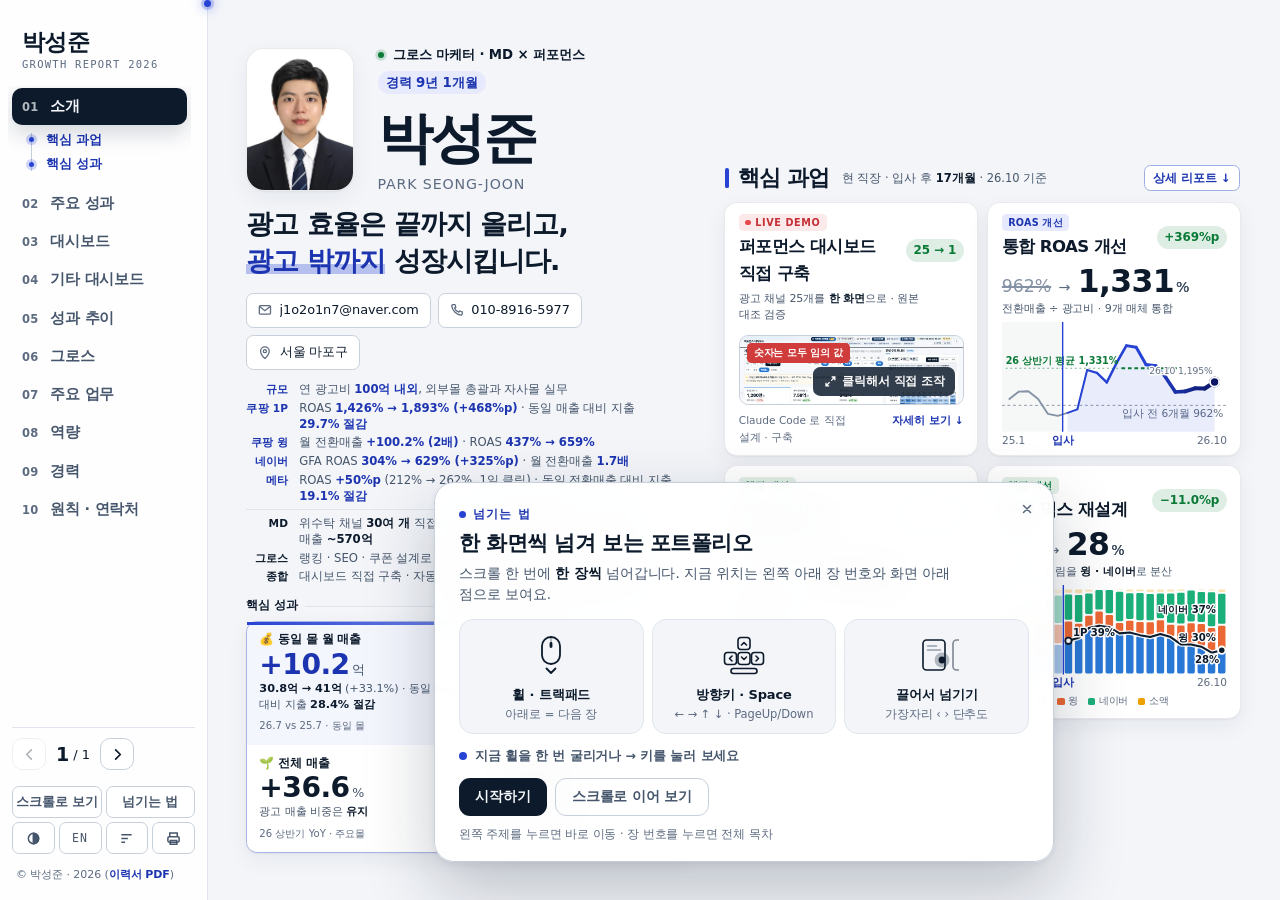
==== index.html @ 32975c4e "첫 화면 늘 장 넘김 — 같은 탭 새로고침 때 고른 보기(스크롤)를 되살리지 않음(data-restore=off), 스크롤 전환 단추는 그대로 Co-Authored-By: Clau" ====
<!doctype html>
<html lang="ko" class="tabmode" data-tm-flow="on">
<!-- (2026-11-20 · 본인 D-30 「안 C로 진행」) 기본은 장 넘김(페이지네이션) — html.tabmode 로 시작해 topics.js 가 절을 주제 판으로 옮기고, data-tm-flow="on" 이면
     좁은 화면도 판 끝에서 한 번 더 스크롤 · ↓ · 밀어 올리기로 다음 주제(FLOW). 넘기는 법 안내 = assets/paged-guide.js · paged.css, 같은 페이지 안 「스크롤로 보기」 = #modeBtn · assets/mode-toggle.js.
     절 · id 는 예전 스크롤판 그대로(주소 #perf · #p-cp1 도 그 판 · 그 자리로 열린다). 세부 CLAUDE.md 5-5 -->
<head>
<meta charset="utf-8">
<meta name="viewport" content="width=device-width, initial-scale=1">
<title>박성준 · Growth Report 2026</title>
<meta name="description" content="그로스 마케터 박성준 — MD × 퍼포먼스 · 9개 광고 매체 운영 · 자동화">
<!-- 링크 공유 카드 — 카카오톡 · 슬랙 · 메일에서 제목·설명·썸네일이 뜨게 한다 (이미지는 로컬 파일) -->
<meta property="og:type" content="profile">
<meta property="og:site_name" content="박성준 · Growth Report 2026">
<meta property="og:title" content="박성준 · 그로스 마케터 — Growth Report 2026">
<meta property="og:description" content="동일 몰 7월 매출 +33.1% · 동일 매출 대비 지출 28.4% 절감 · 9개 매체 통합 ROAS 962% → 1,331% (+369%p) · 퍼포먼스 대시보드 직접 구축">
<meta property="og:url" content="https://sjpark-growth.github.io/">
<meta property="og:image" content="https://sjpark-growth.github.io/assets/og-card.png">
<meta property="og:image:width" content="1200">
<meta property="og:image:height" content="630">
<meta property="og:image:alt" content="박성준 · 그로스 마케터 · MD × 퍼포먼스 · 경력 9년 — 동일 몰 7월 매출 +33.1%(동일 매출 대비 지출 28.4% 절감) · 통합 ROAS +369%p(962% → 1,331%) · 브랜드 키워드 의존도 −21.5%p(38.0% → 16.5%)">
<meta property="og:locale" content="ko_KR">
<meta name="twitter:card" content="summary_large_image">
<meta name="twitter:title" content="박성준 · 그로스 마케터 — Growth Report 2026">
<meta name="twitter:description" content="동일 몰 7월 매출 +33.1% · 동일 매출 대비 지출 28.4% 절감 · 통합 ROAS 962% → 1,331% (+369%p)">
<meta name="twitter:image" content="https://sjpark-growth.github.io/assets/og-card.png">
<meta name="color-scheme" content="light dark">
<meta name="theme-color" content="#f3f5f9" media="(prefers-color-scheme: light)">
<meta name="theme-color" content="#0a1019" media="(prefers-color-scheme: dark)">
<!-- 링크를 아는 사람만 보도록 검색엔진 수집 제외 -->
<meta name="robots" content="noindex, nofollow">
<link rel="icon" href="data:image/svg+xml,%3Csvg xmlns='http://www.w3.org/2000/svg' viewBox='0 0 32 32'%3E%3Crect width='32' height='32' rx='8' fill='%230c1a2b'/%3E%3Cpath d='M7 22 L13 15 L18 18 L25 9' fill='none' stroke='%238b9bff' stroke-width='3' stroke-linecap='round' stroke-linejoin='round'/%3E%3C/svg%3E">
<link rel="stylesheet" href="assets/style.css">
<link rel="stylesheet" href="assets/topics.css">
<link rel="stylesheet" href="assets/paged.css">
<script>
  /* 테마: 저장된 선택이 있으면 먼저 찍어 깜빡임을 막는다 */
  try { var t = localStorage.getItem('psj-theme'); if (t === 'light' || t === 'dark') document.documentElement.setAttribute('data-theme', t); } catch (e) {}
</script>
</head>
<body>

<header class="mast" id="top">
  <div class="shell">
    <a class="id" href="#top" style="text-decoration:none;color:inherit">박성준 <small>Growth Report 2026</small></a>
    <nav aria-label="섹션 바로가기">
      <a href="#top">소개</a>
      <a href="#summary">요약</a>
      <a href="#dash" class="nav-hot">대시보드</a>
      <a href="#perf">성과</a>
      <a href="#growth">그로스</a>
      <a href="#work">주요 업무</a>
      <a href="#pillars">역량</a>
      <a href="#career">경력</a>
      <a href="#contact">연락처</a>
    </nav>
    <div class="tools">
      <!-- (2026-11-20) 같은 페이지 안 「스크롤로 보기 ↔ 장으로 보기」(assets/mode-toggle.js). 고른 보기는 이 탭에서만(sessionStorage) — 새로 들어오면 늘 장 넘김 -->
      <button class="iconbtn" id="modeBtn" type="button" aria-pressed="true" data-store="session" data-key="psj-view" data-restore="off" title="한 페이지로 이어 보기 — 지금 보던 자리로">
        <svg viewBox="0 0 16 16" fill="none" stroke="currentColor" stroke-width="1.5" stroke-linejoin="round"><rect x="1.5" y="3.5" width="4" height="9" rx="1"/><rect x="6" y="3.5" width="4" height="9" rx="1"/><rect x="10.5" y="3.5" width="4" height="9" rx="1"/></svg>
        <span>스크롤로 보기</span>
      </button>
      <button class="iconbtn" id="themeBtn" type="button" aria-label="화면 테마 바꾸기">
        <svg viewBox="0 0 16 16" fill="none" stroke="currentColor" stroke-width="1.6"><circle cx="8" cy="8" r="5.5"/><path d="M8 2.5v11" /><path d="M8 2.5a5.5 5.5 0 0 1 0 11z" fill="currentColor"/></svg>
        <span id="themeLabel">자동</span>
      </button>
      <a class="iconbtn" id="enBtn" href="en.html" hreflang="en" title="English one-page summary">EN</a>
      <button class="iconbtn" id="shortBtn" type="button" title="핵심만 담은 요약본을 PDF로 저장 · 인쇄 (첫 화면 핵심 과업 · 핵심 요약 · 역량 · 경력 · 연락처, 약 7장)">
        <svg viewBox="0 0 16 16" fill="none" stroke="currentColor" stroke-width="1.6"><path d="M2.5 4h11"/><path d="M2.5 8h7"/><path d="M2.5 12h4"/></svg>
        요약 PDF
      </button>
      <button class="iconbtn" id="printBtn" type="button" title="페이지 전체를 PDF로 저장 · 인쇄 (약 16장)">
        <svg viewBox="0 0 16 16" fill="none" stroke="currentColor" stroke-width="1.6"><path d="M4 6V2h8v4"/><rect x="2" y="6" width="12" height="6" rx="1.5"/><path d="M4.5 10h7v4h-7z"/></svg>
        전체 PDF
      </button>
    </div>
  </div>
</header>

<!-- 라이브 티커 — 광고 콘솔처럼 핵심 지표가 흐른다 (마우스를 올리면 멈춤) -->
<div class="ticker" role="region" aria-label="핵심 지표 요약">
  <span class="tk-live"><i aria-hidden="true"></i>기준 <span id="tkAsOf"></span></span>
  <div class="tk-viewport"><div class="tk-track" id="tkTrack"></div></div>
</div>

<main>
  <!-- ============================== HERO — 대제목과 움직이는 차트가 먼저 ============================== -->
  <section class="hero" aria-labelledby="h-name">
    <div class="shell">
      <div class="hero-l">
        <div class="idrow">
          <figure class="portrait"><img id="h-photo" alt="박성준 프로필 사진" width="378" height="504"></figure>
          <div>
            <p class="eyebrow"><span class="dot" aria-hidden="true"></span><b id="h-role"></b><span id="h-career"></span></p>
            <h1 id="h-name"></h1>
          </div>
        </div>
        <p class="kicker" id="h-kicker"></p>
        <p class="thesis" id="h-thesis"></p>
        <div class="contact" id="heroContact"></div>
        <ul class="herosum" id="heroSum"></ul>
      </div>
      <!-- 오른쪽 = 성과 리포트: 위는 대시보드 + 차트 세 칸, 아래는 핵심 성과 (2026-09-26 3분할) -->
      <div class="mboard-wrap hero-r">
        <div class="mb-h"><h2 id="mbTitle">핵심 과업</h2><span>현 직장 · 입사 후 <span data-auto="tenure">16개월</span> · 26.10 기준</span><a class="mb-more" href="#perf">상세 리포트 ↓</a></div>
        <div class="mboard" id="mboard" aria-labelledby="mbTitle"></div>
        <div class="hkey"><h3 class="hkey-h" id="hkeyH">핵심 성과</h3><ul class="hk" id="kpis" aria-labelledby="hkeyH"></ul></div>
      </div>
    </div>
  </section>

  <!-- ============================== SUMMARY ============================== -->
  <section class="summary" id="summary" aria-labelledby="sum-h">
    <div class="shell">
      <div class="sum-l">
        <h2 class="hk-h" id="sum-h">핵심 요약 <span>현 직장 · 입사 후 <span data-auto="tenure">16개월</span></span></h2>
        <p class="lede" id="h-lede"></p>
        <!-- (2026-11-20 넷째) 화면에서는 「주요 스킬 · 기타 스킬」(역량 절의 도구 칩을 옮겨 옴), 인쇄는 예전처럼 「그 밖의 개선」 · 역량 도구 칩 -->
        <div class="sk-main" id="sumMain"></div>
      </div>
      <div class="sum-r">
        <dl class="nowbox" id="h-now"></dl>
        <div class="sk-other" id="sumOther"></div>
        <div class="more"><h2 class="hk-h">그 밖의 개선</h2><ul id="moreWins"></ul></div>
      </div>
    </div>
  </section>

  <!-- ============================== 주요 성과 (2026-11-20) ==============================
       현 직장 중심 — 담당 외부몰 매출 · 공헌이익 전년 같은 달 대비 + 핵심 숫자 카드 + 이전 직장(보조). 내용 data.js results · 그리기 app.js renderResults.
       인쇄(PDF)에는 넣지 않는다(paged.css — 예전 PDF 장 수 그대로) -->
  <section class="sec results" id="results" aria-labelledby="results-h">
    <div class="shell">
      <div class="sec-h">
        <span class="tag" id="resultsTag"></span>
        <h2 id="results-h"></h2>
        <p id="resultsLede"></p>
      </div>
      <div class="rs-grid">
        <div class="rs-lead" id="rsLead"></div>
        <ul class="rs-cards" id="rsCards"></ul>
        <div class="rs-prev" id="rsPrev"></div>
      </div>
    </div>
  </section>

  <!-- ============================== DASHBOARD SHOWCASE ============================== -->
  <section class="sec showcase" id="dash" aria-labelledby="dash-h">
    <div class="shell">
      <div class="sec-h">
        <span class="tag">Live dashboard · 직접 만든 운영 도구</span>
        <h2 id="dash-h"></h2>
        <span class="aside">화면의 숫자는 모두 임의 값입니다</span>
      </div>
      <div class="dash-wrap">
        <div class="dash-frame" id="dashFrame"></div>
        <aside class="dash-side" id="dashSide"></aside>
      </div>
    </div>
  </section>

  <!-- ============================== 기타 대시보드 (2026-11-16 주제별 보기에서 시작 · 2026-11-20 본판으로) ==============================
       브리핑룸 · 재고 신호판 · 쇼핑 인사이트 · 판매가 트래커. 내용 data.js moreDash · 그리기 app.js renderMoreDash. 인쇄(PDF)에는 넣지 않는다(paged.css — 예전 PDF 장 수 그대로) -->
  <section class="sec" id="xdash" aria-labelledby="xdash-h">
    <div class="shell">
      <div class="sec-h">
        <span class="tag" id="xdashTag"></span>
        <h2 id="xdash-h"></h2>
        <span class="aside">데모는 새 탭에서 열립니다</span>
        <p id="xdashLede"></p>
      </div>
      <div class="xdash" id="moreDash"></div>
    </div>
  </section>

  <!-- ============================== PERFORMANCE ============================== -->
  <section class="sec" id="perf" aria-labelledby="perf-h">
    <div class="shell">
      <div class="sec-h">
        <span class="tag">Performance · 현 직장 25.1 – 26.10</span>
        <h2 id="perf-h"><span data-auto="tenure">16개월</span>, 네 단계로 본 성과</h2>
        <span class="aside" id="perf-basis"></span>
        <p><b>광고비는 효율을 확인한 뒤에 늘렸습니다.</b> 예산이 새는 곳부터 막고 나서 월 광고비를 <b>1.0억 → 1.9억</b>으로 늘렸습니다. 아래 버튼으로 같은 기간을 다른 지표로 볼 수 있습니다.</p>
      </div>
      <div class="perf">
        <div class="panel">
          <div class="ctlrow">
            <div class="seg" id="viewSeg" role="group" aria-label="지표 선택"></div>
            <div class="ctlbtns"><button class="tbtn" id="labelBtn" type="button" aria-pressed="false">세부 수치 보기</button><button class="tbtn" id="tableBtn" type="button" aria-expanded="false" aria-controls="perfTable">표로 보기</button></div>
          </div>
          <div class="chart-title"><h3 id="chartTitle"></h3><span id="chartUnit"></span></div>
          <div class="chartbox" id="perfChart"></div>
          <div class="legend" id="perfLegend"></div>
          <p class="caption" id="perfCaption"></p>
          <div class="tablewrap" id="perfTable" hidden></div>
        </div>
        <aside class="panel cmp" aria-labelledby="cmp-h">
          <h3 id="cmp-h">기간 비교</h3>
          <table id="cmpTable"></table>
          <p class="note" id="cmpNote"></p>
        </aside>
      </div>
      <ol class="phases" id="phaseList"></ol>
    </div>
  </section>

  <!-- ============================== GROWTH DESIGN (광고 밖) ============================== -->
  <section class="growth" id="growth" aria-labelledby="growth-h">
    <div class="shell">
      <div class="growth-h">
        <span class="tag">Growth design · 광고 밖</span>
        <h2 id="growth-h"></h2>
        <p id="growth-lede"></p>
      </div>
      <div class="gcards" id="gcards"></div>
      <div class="gextra" id="gextra" hidden></div>
    </div>
  </section>

  <!-- ============================== WORK ============================== -->
  <section class="sec" id="work" aria-labelledby="work-h">
    <div class="shell">
      <div class="sec-h">
        <span class="tag">Projects</span>
        <h2 id="work-h">주요 업무 및 진행 내역</h2>
        <span class="aside">영상은 화면에 보이면 자동 재생됩니다</span>
        <p>광고와 함께 <b>상품 · 노출 · 데이터</b>까지 다룬 일을, 실제 데이터로 만든 짧은 영상으로 정리했습니다.</p>
      </div>
      <div class="projects" id="projects"></div>
    </div>
  </section>

  <!-- ============================== PILLARS ============================== -->
  <section class="sec" id="pillars" aria-labelledby="pillars-h">
    <div class="shell">
      <div class="sec-h">
        <span class="tag">Capabilities</span>
        <h2 id="pillars-h">MD · 퍼포먼스 · 자동화 · 조직관리</h2>
        <p><b>네 가지 일을 모두 직접 해 왔습니다.</b> 역량마다 근거 숫자와 관련 사례를 붙였습니다.</p>
      </div>
      <div class="pillars" id="pillarGrid"></div>
      <div class="toolrow" id="toolRow"></div>
      <div class="toolmore" id="toolMore" hidden></div>
      <p class="tools-moved"><a href="#summary">도구 · 스킬 전체는 「핵심 요약」에서 보기 →</a></p>
    </div>
  </section>

  <!-- ============================== CAREER ============================== -->
  <section class="sec" id="career" aria-labelledby="career-h">
    <div class="shell">
      <div class="sec-h">
        <span class="tag">Career · <span data-auto="career">9년</span></span>
        <h2 id="career-h">상품 매칭 · 가격비교에서 그로스까지 <span data-auto="career">9년</span></h2>
        <span class="aside">최신순</span>
      </div>
      <div class="gantt" id="gantt"></div>
      <blockquote class="cnote" id="careerNote" hidden></blockquote>
      <div class="jobs" id="jobs"></div>
    </div>
  </section>

  <!-- ============================== ARCHIVE ============================== -->
  <section class="sec" id="archive" aria-labelledby="archive-h" hidden>
    <div class="shell">
      <div class="sec-h">
        <span class="tag">Archive · 2020 – 2024</span>
        <h2 id="archive-h">이전 직장에서 만든 데이터 자료</h2>
        <span class="aside">클릭하면 크게 볼 수 있습니다</span>
        <p id="archive-lede"></p>
      </div>
      <div class="archive" id="archiveGrid"></div>
      <p class="arc-note" id="archiveNote"></p>
    </div>
  </section>

  <!-- ============================== BELIEFS ============================== -->
  <section class="sec" id="beliefs" aria-labelledby="beliefs-h">
    <div class="shell">
      <div class="sec-h">
        <span class="tag">How I work</span>
        <h2 id="beliefs-h">일하는 원칙</h2>
      </div>
      <div class="beliefs" id="beliefList"></div>
    </div>
  </section>

  <!-- ============================== FACTS / CONTACT ============================== -->
  <section class="sec" id="contact" aria-labelledby="contact-h">
    <div class="shell">
      <div class="sec-h">
        <span class="tag">Contact · Facts</span>
        <h2 id="contact-h">함께 일할 곳을 찾고 있습니다 <span class="wave" aria-hidden="true">👋</span></h2>
        <p id="contact-lede"></p>
      </div>
      <div class="contact big" id="contact2"></div>
      <div class="scorebox" aria-labelledby="scores-h">
        <div class="scorehead"><h3 id="scores-h"></h3><span class="neutral">중립 평가</span></div>
        <p id="scores-note"></p>
        <div class="scoregrid" id="scoreGrid"></div>
      </div>
      <div class="factgrid" id="factGrid"></div>
    </div>
  </section>
</main>

<footer class="foot">
  <div class="shell"><p class="printnote">상세 성과 차트 · 주요 업무 · 퍼포먼스 대시보드 데모 · 광고 밖 그로스 설계는 <b>sjpark-growth.github.io</b> 에서 보실 수 있습니다.</p><p id="footLine">© 박성준 · 2026</p></div>
</footer>

<!-- 대시보드 크게 보기 (직접 둘러보기) -->
<div class="modal" id="demoModal" hidden role="dialog" aria-modal="true" aria-labelledby="demo-title">
  <div class="back" data-close></div>
  <div class="box">
    <header>
      <b id="demo-title">퍼포먼스 대시보드</b><span>직접 둘러보기 · 숫자는 모두 임의 값</span>
      <a class="iconbtn" id="demoNewTab" href="dashboard-demo.html?video&amp;explore" target="_blank" rel="noopener">새 창에서 열기</a>
      <button class="iconbtn" type="button" data-close>닫기 <kbd style="font:inherit;opacity:.6">Esc</kbd></button>
    </header>
    <iframe id="demoFrame" title="대시보드 데모" loading="lazy"></iframe>
  </div>
</div>

<div class="lightbox" id="lightbox" hidden role="dialog" aria-modal="true" aria-label="자료 크게 보기">
  <figure><img id="lbImg" alt=""><figcaption id="lbCap"></figcaption></figure>
</div>

<div class="tip" id="tip" role="status" aria-live="polite"></div>

<script src="assets/series.js"></script>
<script src="assets/data.js"></script>
<script src="assets/motion.js"></script>
<script src="assets/app.js"></script>
<script src="assets/topics.js"></script>
<script src="assets/mode-toggle.js"></script>
<script src="assets/paged-guide.js"></script>
</body>
</html>
---- assets/style.css ----
/* =========================================================================
   박성준 · Performance Résumé
   외부 요청 없음 — 폰트는 설치된 시스템 서체만 사용한다.
   ========================================================================= */

:root {
  color-scheme: light;
  /* ground & ink — 푸른 기가 도는 종이색 */
  --paper:      #f3f5f9;
  --surface:    #ffffff;
  --sunk:       #eaeef4;
  --ink:        #0c1a2b;
  --ink-2:      #46566c;
  --ink-3:      #7d8ba0;
  --rule:       #e0e5ed;
  --rule-2:     #c7cfdb;
  --ring:       rgba(12, 26, 43, 0.09);

  /* 강조색 — 코발트. 링크·재생 진행·'입사 이후' 표시에만 쓴다 */
  --accent:     #2743d4;
  --accent-ink: #1c34b0;
  --accent-soft:#e6eafc;
  --before:     #8592a5;      /* 입사 전 수치 — (2026-11-20 모바일 점검) #a3aebd 는 흰 바탕 대비 2.25:1 이라 3.1:1 로 진하게 */

  /* 차트 시리즈 — dataviz 검증 팔레트 1~4번 (색 = 채널 고정) */
  --c-1p:   #2a78d6;
  --c-3p:   #eb6834;
  --c-nv:   #1baf7a;
  --c-sm:   #eda100;
  --c-tot:  #0c1a2b;
  --grid:   #e6eaf0;
  --axis:   #c7cfdb;
  --band:   rgba(39, 67, 212, 0.05);
  --band-b: rgba(12, 26, 43, 0.035);

  --good:   #0b7a37;
  --warn:   #a86a00;

  --player-bg:  #0b1320;
  --player-ink: #e9eef7;

  --shadow: 0 1px 2px rgba(12,26,43,.05), 0 8px 24px rgba(12,26,43,.06);

  --f-sans: "Pretendard", "Pretendard Variable", "Noto Sans KR", "Apple SD Gothic Neo", "Malgun Gothic", system-ui, sans-serif;
  --f-num:  "Bahnschrift", "DIN Alternate", "DIN Condensed", "Roboto Condensed", "Arial Narrow", var(--f-sans);
  --f-mono: "Cascadia Mono", "SF Mono", "JetBrains Mono", Consolas, "Noto Sans KR", monospace;

  --gut: clamp(16px, 3.2vw, 44px);
  --maxw: 1320px;
}

@media (prefers-color-scheme: dark) {
  :root:not([data-theme="light"]) {
    color-scheme: dark;
    --paper:      #0a1019;
    --surface:    #111a26;
    --sunk:       #172232;
    --ink:        #e9eef6;
    --ink-2:      #aab6c7;
    --ink-3:      #707f94;
    --rule:       #1f2b3c;
    --rule-2:     #2e3d52;
    --ring:       rgba(255,255,255,0.08);
    --accent:     #8b9bff;
    --accent-ink: #a9b5ff;
    --accent-soft:#1b2447;
    --before:     #5d6b80;
    --c-1p:   #3987e5;
    --c-3p:   #d95926;
    --c-nv:   #199e70;
    --c-sm:   #c98500;
    --c-tot:  #e9eef6;
    --grid:   #1c2737;
    --axis:   #2e3d52;
    --band:   rgba(139, 155, 255, 0.07);
    --band-b: rgba(255, 255, 255, 0.03);
    --good:   #3fbf6f;
    --warn:   #e0a73a;
    --player-bg:  #060b13;
    --shadow: 0 1px 2px rgba(0,0,0,.3), 0 10px 30px rgba(0,0,0,.28);
  }
}
:root[data-theme="dark"] {
  color-scheme: dark;
  --paper:      #0a1019;
  --surface:    #111a26;
  --sunk:       #172232;
  --ink:        #e9eef6;
  --ink-2:      #aab6c7;
  --ink-3:      #707f94;
  --rule:       #1f2b3c;
  --rule-2:     #2e3d52;
  --ring:       rgba(255,255,255,0.08);
  --accent:     #8b9bff;
  --accent-ink: #a9b5ff;
  --accent-soft:#1b2447;
  --before:     #5d6b80;
  --c-1p:   #3987e5;
  --c-3p:   #d95926;
  --c-nv:   #199e70;
  --c-sm:   #c98500;
  --c-tot:  #e9eef6;
  --grid:   #1c2737;
  --axis:   #2e3d52;
  --band:   rgba(139, 155, 255, 0.07);
  --band-b: rgba(255, 255, 255, 0.03);
  --good:   #3fbf6f;
  --warn:   #e0a73a;
  --player-bg:  #060b13;
  --shadow: 0 1px 2px rgba(0,0,0,.3), 0 10px 30px rgba(0,0,0,.28);
}

/* ------------------------------------------------------------------ base */
* { box-sizing: border-box; }
html { scroll-behavior: smooth; }
@media (prefers-reduced-motion: reduce) { html { scroll-behavior: auto; } }
body {
  margin: 0;
  background: var(--paper);
  color: var(--ink);
  font-family: var(--f-sans);
  font-size: 15.5px;
  line-height: 1.62;
  letter-spacing: -0.005em;
  -webkit-font-smoothing: antialiased;
  word-break: keep-all;
  overflow-wrap: anywhere;
}
img, svg, video, canvas { max-width: 100%; }
a { color: var(--accent-ink); text-underline-offset: 3px; }
button { font: inherit; color: inherit; }
:focus-visible { outline: 2px solid var(--accent); outline-offset: 2px; border-radius: 3px; }
.num { font-family: var(--f-num); font-stretch: 88%; letter-spacing: -0.01em; }
.tab { font-variant-numeric: tabular-nums; }
.mono { font-family: var(--f-mono); }
.sr { position: absolute; width: 1px; height: 1px; overflow: hidden; clip: rect(0 0 0 0); white-space: nowrap; }

.shell { max-width: var(--maxw); margin: 0 auto; padding-inline: var(--gut); }

/* ------------------------------------------------------------ masthead */
.mast {
  position: sticky; top: 0; z-index: 50;
  background: color-mix(in srgb, var(--paper) 88%, transparent);
  backdrop-filter: saturate(1.4) blur(10px);
  -webkit-backdrop-filter: saturate(1.4) blur(10px);
  border-bottom: 1px solid var(--rule);
}
.mast .shell { display: flex; align-items: center; gap: 12px 22px; min-height: 54px; flex-wrap: wrap; padding-block: 8px; }
.mast .id { display: flex; align-items: baseline; gap: 10px; font-weight: 700; letter-spacing: -0.02em; white-space: nowrap; }
.mast .id small { font-family: var(--f-mono); font-size: 11px; font-weight: 500; color: var(--ink-3); letter-spacing: 0.08em; text-transform: uppercase; }
.mast nav { display: flex; gap: 2px; margin-left: auto; overflow-x: auto; scrollbar-width: none; max-width: 100%; }
.mast nav::-webkit-scrollbar { display: none; }
.mast nav a {
  font-size: 13.5px; font-weight: 500; color: var(--ink-2); text-decoration: none;
  padding: 6px 11px; border-radius: 6px; white-space: nowrap;
  transition: background-color .15s, color .15s;
}
.mast nav a:hover { background: var(--sunk); color: var(--ink); }
.mast nav a[aria-current="true"] { color: var(--accent-ink); background: var(--accent-soft); }
.mast .tools { display: flex; gap: 6px; }
.iconbtn {
  display: inline-flex; align-items: center; gap: 6px; height: 32px; padding: 0 11px;
  border: 1px solid var(--rule-2); border-radius: 7px; background: var(--surface);
  font-size: 12.5px; color: var(--ink-2); cursor: pointer; white-space: nowrap;
  transition: border-color .15s, color .15s, background-color .15s;
}
.iconbtn:hover { border-color: var(--ink-3); color: var(--ink); }
.iconbtn svg { width: 15px; height: 15px; }
@media (max-width: 760px) {
  .mast .id small { display: none; }
  .mast nav { order: 3; width: 100%; margin-left: 0; }
  .mast .tools { margin-left: auto; }
}

/* ---------------------------------------------------------------- hero */
.hero { padding-block: clamp(28px, 5vw, 64px) clamp(24px, 3.5vw, 44px); }
.hero .shell { display: grid; grid-template-columns: minmax(0, 1fr) minmax(0, 1.02fr); gap: clamp(24px, 4vw, 64px); align-items: start; }
@media (max-width: 1040px) { .hero .shell { grid-template-columns: 1fr; } }

.eyebrow {
  display: inline-flex; flex-wrap: wrap; gap: 6px 14px; align-items: center;
  font-family: var(--f-mono); font-size: 11.5px; letter-spacing: 0.1em; text-transform: uppercase; color: var(--ink-3);
}
.eyebrow b { color: var(--ink-2); font-weight: 600; }
.eyebrow .dot { width: 7px; height: 7px; border-radius: 50%; background: var(--good); box-shadow: 0 0 0 3px color-mix(in srgb, var(--good) 20%, transparent); }

.hero h1 {
  margin: 18px 0 0; font-size: clamp(40px, 5.6vw, 72px); line-height: 1; font-weight: 800; letter-spacing: -0.045em;
}
.hero h1 .en { display: block; margin-top: 10px; font-family: var(--f-num); font-stretch: 85%; font-size: 0.3em; font-weight: 400; letter-spacing: 0.06em; color: var(--ink-3); text-transform: uppercase; }
.thesis {
  margin: 26px 0 0; font-size: clamp(22px, 2.3vw, 31px); line-height: 1.38; font-weight: 700; letter-spacing: -0.035em;
  text-wrap: balance; max-width: 22em;
}
.thesis em { font-style: normal; color: var(--accent-ink); }
.lede { margin: 16px 0 0; max-width: 36em; color: var(--ink-2); font-size: 16px; }

.contact { display: flex; flex-wrap: wrap; gap: 8px; margin-top: 24px; }
.chip {
  display: inline-flex; align-items: center; gap: 8px; min-height: 36px; padding: 6px 13px;
  border: 1px solid var(--rule-2); border-radius: 8px; background: var(--surface);
  font-size: 14px; color: var(--ink); text-decoration: none;
  transition: border-color .15s, transform .12s;
}
a.chip:hover { border-color: var(--accent); }
.chip svg { width: 15px; height: 15px; color: var(--ink-3); flex: none; }
.chip .k { font-family: var(--f-mono); font-size: 11px; color: var(--ink-3); letter-spacing: 0.04em; }
.nowbox {
  margin-top: 26px; padding-top: 18px; border-top: 1px solid var(--rule);
  display: grid; grid-template-columns: auto 1fr; gap: 6px 16px; font-size: 14px; max-width: 38em;
}
.nowbox dt { color: var(--ink-3); font-family: var(--f-mono); font-size: 11.5px; letter-spacing: 0.06em; text-transform: uppercase; padding-top: 2px; }
.nowbox dd { margin: 0; color: var(--ink-2); }
.nowbox dd b { color: var(--ink); font-weight: 600; }

/* thesis board — 첫 화면 오른쪽 */
.board {
  background: var(--surface); border: 1px solid var(--ring); border-radius: 14px; box-shadow: var(--shadow);
  padding: clamp(16px, 2vw, 24px); display: flex; flex-direction: column; gap: 6px;
}
.board-h { display: flex; justify-content: space-between; align-items: baseline; gap: 12px; flex-wrap: wrap; }
.board-h h2 { margin: 0; font-size: 14px; font-weight: 700; letter-spacing: -0.01em; }
.board-h span { font-family: var(--f-mono); font-size: 11px; color: var(--ink-3); letter-spacing: 0.04em; }
.pane { display: grid; grid-template-columns: minmax(0, 1fr); gap: 2px; padding-block: 12px 4px; }
.pane + .pane { border-top: 1px dashed var(--rule); }
.pane-top { display: flex; align-items: flex-end; justify-content: space-between; gap: 12px; flex-wrap: wrap; }
.pane-top .lbl { font-size: 13.5px; color: var(--ink-2); font-weight: 600; }
.pane-top .lbl small { display: block; font-weight: 400; font-size: 12px; color: var(--ink-3); }
.bigmove { display: flex; align-items: baseline; gap: 10px; line-height: 0.95; white-space: nowrap; }
.bigmove .from { font-family: var(--f-num); font-stretch: 85%; font-size: clamp(26px, 2.6vw, 34px); color: var(--before); text-decoration: line-through; text-decoration-thickness: 2px; text-decoration-color: color-mix(in srgb, var(--before) 70%, transparent); }
.bigmove .arrow { color: var(--ink-3); font-size: 18px; transform: translateY(-4px); }
.bigmove .to { font-family: var(--f-num); font-stretch: 85%; font-size: clamp(46px, 5vw, 68px); font-weight: 600; letter-spacing: -0.02em; color: var(--ink); }
.bigmove .to small { font-size: 0.42em; font-weight: 400; margin-left: 2px; color: var(--ink-2); }
.pane svg { display: block; width: 100%; height: auto; overflow: visible; }
.board-foot { font-size: 12px; color: var(--ink-3); margin-top: 4px; }

/* KPI strip */
.kpis { padding-block: 0 clamp(36px, 5vw, 64px); }
.kpis .shell > ul {
  list-style: none; margin: 0; padding: 0;
  display: grid; grid-template-columns: repeat(4, minmax(0, 1fr)); gap: 1px;
  background: var(--rule); border: 1px solid var(--rule); border-radius: 12px; overflow: hidden;
}
@media (max-width: 980px) { .kpis .shell > ul { grid-template-columns: repeat(2, minmax(0, 1fr)); } }
@media (max-width: 460px) { .kpis .shell > ul { grid-template-columns: 1fr; } }
.kpi { background: var(--surface); padding: 18px 20px 20px; display: flex; flex-direction: column; gap: 4px; }
.kpi .k { font-size: 13px; font-weight: 600; color: var(--ink-2); }
.kpi .v { font-family: var(--f-num); font-stretch: 85%; font-size: clamp(34px, 3.4vw, 46px); line-height: 1.05; font-weight: 600; letter-spacing: -0.02em; }
.kpi .v small { font-size: 0.45em; font-weight: 400; color: var(--ink-2); margin-left: 3px; }
.kpi .d { font-size: 13px; color: var(--ink-2); }
.kpi .d b { color: var(--ink); font-weight: 600; }
.kpi .s { font-size: 11.5px; color: var(--ink-3); font-family: var(--f-mono); letter-spacing: 0.02em; margin-top: auto; padding-top: 6px; }
.abs { display: block; font-size: 12px; color: var(--ink-3); }

/* ------------------------------------------------------------ sections */
.sec { padding-block: clamp(40px, 6vw, 80px); border-top: 1px solid var(--rule); scroll-margin-top: 64px; }
.sec-h { display: grid; grid-template-columns: minmax(0, 1fr) auto; gap: 8px 24px; align-items: end; margin-bottom: clamp(20px, 2.6vw, 32px); }
.sec-h .tag { grid-column: 1 / -1; font-family: var(--f-mono); font-size: 11.5px; letter-spacing: 0.12em; text-transform: uppercase; color: var(--accent-ink); }
.sec-h h2 { margin: 0; font-size: clamp(26px, 3vw, 40px); line-height: 1.15; font-weight: 800; letter-spacing: -0.04em; text-wrap: balance; }
.sec-h p { grid-column: 1 / -1; margin: 4px 0 0; max-width: 46em; color: var(--ink-2); }
.sec-h .aside { font-size: 12.5px; color: var(--ink-3); text-align: right; }
@media (max-width: 700px) { .sec-h { grid-template-columns: 1fr; } .sec-h .aside { text-align: left; } }

/* ------------------------------------------------ performance board */
.perf { display: grid; grid-template-columns: minmax(0, 1fr) 340px; gap: 18px; align-items: start; }
@media (max-width: 1100px) { .perf { grid-template-columns: 1fr; } }
.panel { background: var(--surface); border: 1px solid var(--ring); border-radius: 12px; padding: clamp(14px, 1.8vw, 22px); }
.ctlrow { display: flex; flex-wrap: wrap; gap: 10px 18px; align-items: center; justify-content: space-between; margin-bottom: 14px; }
.seg { display: inline-flex; flex-wrap: wrap; border: 1px solid var(--rule-2); border-radius: 9px; padding: 3px; gap: 2px; background: var(--paper); }
.seg button {
  border: 0; background: transparent; padding: 7px 12px; border-radius: 6px; cursor: pointer;
  font-size: 13.5px; font-weight: 500; color: var(--ink-2); white-space: nowrap;
  transition: background-color .15s, color .15s;
}
.seg button:hover { color: var(--ink); background: var(--sunk); }
.seg button[aria-pressed="true"] { background: var(--surface); color: var(--ink); font-weight: 700; box-shadow: 0 1px 2px rgba(12,26,43,.12), 0 0 0 1px var(--ring); }
.linkish { border: 0; background: none; padding: 4px 2px; cursor: pointer; font-size: 13px; color: var(--accent-ink); text-decoration: underline; text-underline-offset: 3px; }
.chart-title { display: flex; justify-content: space-between; align-items: baseline; gap: 12px; flex-wrap: wrap; margin: 2px 0 6px; }
.chart-title h3 { margin: 0; font-size: 17px; font-weight: 700; letter-spacing: -0.02em; }
.chart-title span { font-size: 12px; color: var(--ink-3); }
.chartbox { position: relative; }
.chartbox svg { display: block; width: 100%; height: auto; overflow: visible; }
.legend { display: flex; flex-wrap: wrap; gap: 6px 16px; margin-top: 10px; font-size: 13px; color: var(--ink-2); }
.legend span { display: inline-flex; align-items: center; gap: 7px; }
.legend i { width: 14px; height: 3px; border-radius: 2px; display: inline-block; }
.legend i.sq { width: 10px; height: 10px; border-radius: 2px; }
.caption { margin: 12px 0 0; font-size: 14px; color: var(--ink-2); max-width: 62em; }
.caption b { color: var(--ink); }

.tick { font-family: var(--f-num); font-stretch: 90%; font-size: 11.5px; fill: var(--ink-3); }
.tick.strong { fill: var(--ink-2); font-weight: 600; }
.axlabel { font-size: 11px; fill: var(--ink-3); }
.plabel { font-size: 11.5px; font-weight: 600; fill: var(--ink-2); }
.dlab { font-family: var(--f-num); font-stretch: 88%; font-size: 13px; font-weight: 600; fill: var(--ink); paint-order: stroke; stroke: var(--surface); stroke-width: 3px; stroke-linejoin: round; }
.phase-t { font-size: 11px; font-weight: 700; fill: var(--ink-2); letter-spacing: -0.01em; }
.phase-s { font-size: 10.5px; fill: var(--ink-3); }

/* 기간 비교 표 */
.cmp h3 { margin: 0 0 10px; font-size: 15px; font-weight: 700; }
.cmp table { width: 100%; border-collapse: collapse; font-size: 14px; }
.cmp th, .cmp td { padding: 9px 4px; border-bottom: 1px solid var(--rule); text-align: right; }
.cmp th:first-child, .cmp td:first-child { text-align: left; }
.cmp thead th { font-size: 11.5px; font-weight: 600; color: var(--ink-3); letter-spacing: 0.02em; }
.cmp td .num { font-size: 18px; font-weight: 600; }
.cmp tr.is-before td { color: var(--ink-3); }
.cmp tr.is-now td .num { color: var(--accent-ink); }
.cmp .delta { font-size: 12.5px; font-weight: 600; white-space: nowrap; }
.cmp .delta.up { color: var(--good); }
.cmp .delta.down { color: var(--warn); }
.cmp .note { font-size: 12px; color: var(--ink-3); margin: 10px 0 0; }
.phases { list-style: none; margin: 16px 0 0; padding: 14px 0 0; border-top: 1px solid var(--rule); display: grid; gap: 12px; }
.phases li { display: grid; grid-template-columns: 26px 1fr; gap: 10px; font-size: 13.5px; color: var(--ink-2); }
.phases li b { display: block; color: var(--ink); font-size: 14px; }
.phases .pn { width: 24px; height: 24px; border-radius: 50%; background: var(--accent-soft); color: var(--accent-ink); font-family: var(--f-num); font-weight: 700; font-size: 13px; display: grid; place-items: center; }

/* 표 보기 */
.tablewrap { overflow-x: auto; margin-top: 12px; border: 1px solid var(--rule); border-radius: 8px; }
.tablewrap table { border-collapse: collapse; width: 100%; font-size: 13px; }
.tablewrap th, .tablewrap td { padding: 7px 10px; border-bottom: 1px solid var(--rule); text-align: right; white-space: nowrap; font-variant-numeric: tabular-nums; }
.tablewrap th:first-child, .tablewrap td:first-child { text-align: left; position: sticky; left: 0; background: var(--surface); }
.tablewrap thead th { background: var(--sunk); color: var(--ink-2); font-weight: 600; }
.tablewrap tr.tenure-start td { border-top: 2px solid var(--accent); }

/* tooltip */
.tip {
  position: fixed; z-index: 80; pointer-events: none; min-width: 170px; max-width: 280px;
  background: var(--surface); color: var(--ink); border: 1px solid var(--rule-2); border-radius: 9px;
  box-shadow: 0 10px 30px rgba(12,26,43,.16); padding: 10px 12px; font-size: 13px; line-height: 1.45;
  opacity: 0; transform: translateY(4px); transition: opacity .12s, transform .12s;
}
.tip.on { opacity: 1; transform: none; }
.tip .t { font-weight: 700; margin-bottom: 5px; }
.tip .r { display: flex; justify-content: space-between; gap: 14px; align-items: center; }
.tip .r span { display: inline-flex; align-items: center; gap: 6px; color: var(--ink-2); }
.tip .r i { width: 10px; height: 3px; border-radius: 2px; }
.tip .r b { font-family: var(--f-num); font-stretch: 90%; font-weight: 600; font-size: 14px; }
.tip .f { margin-top: 6px; padding-top: 6px; border-top: 1px solid var(--rule); color: var(--ink-3); font-size: 12px; }

/* ----------------------------------------------------- projects / player */
.projects { display: grid; grid-template-columns: repeat(2, minmax(0, 1fr)); gap: clamp(16px, 2vw, 26px); }
@media (max-width: 920px) { .projects { grid-template-columns: 1fr; } }
.proj {
  background: var(--surface); border: 1px solid var(--ring); border-radius: 14px; overflow: hidden;
  display: flex; flex-direction: column;
}
.proj.featured { grid-column: 1 / -1; display: grid; grid-template-columns: minmax(0, 1.55fr) minmax(0, 1fr); }
@media (max-width: 1100px) { .proj.featured { grid-template-columns: 1fr; } }
.proj-body { padding: clamp(16px, 2vw, 24px); display: flex; flex-direction: column; gap: 12px; }
.proj-meta { display: flex; flex-wrap: wrap; gap: 6px 10px; align-items: center; font-family: var(--f-mono); font-size: 11px; letter-spacing: 0.05em; color: var(--ink-3); text-transform: uppercase; }
.proj-meta .pill { font-family: var(--f-sans); text-transform: none; letter-spacing: 0; font-size: 11.5px; font-weight: 600; padding: 2px 8px; border-radius: 99px; background: var(--sunk); color: var(--ink-2); }
.proj-meta .pill.live { background: var(--accent-soft); color: var(--accent-ink); }
.proj-meta .pill.wip { background: color-mix(in srgb, var(--warn) 16%, transparent); color: var(--warn); }
.proj h3 { margin: 0; font-size: clamp(19px, 1.7vw, 23px); line-height: 1.3; font-weight: 800; letter-spacing: -0.035em; text-wrap: balance; }
.proj .hook { margin: 0; color: var(--ink-2); font-size: 15px; }
.proj .facts { list-style: none; margin: 0; padding: 0; display: grid; gap: 1px; background: var(--rule); border: 1px solid var(--rule); border-radius: 10px; overflow: hidden; grid-template-columns: repeat(auto-fit, minmax(150px, 1fr)); }
.proj .facts li { background: var(--surface); padding: 11px 13px; display: flex; flex-direction: column; gap: 2px; }
.proj .facts .fv { font-family: var(--f-num); font-stretch: 85%; font-size: 23px; font-weight: 600; letter-spacing: -0.015em; line-height: 1.1; }
.proj .facts .fv .from { color: var(--before); font-weight: 400; font-size: 0.72em; }
.proj .facts .fv .ar { color: var(--ink-3); font-size: 0.6em; margin: 0 3px; vertical-align: 0.15em; }
.proj .facts .fk { font-size: 12.5px; color: var(--ink-2); }
.proj .facts .fs { font-size: 11px; color: var(--ink-3); }
.proj .how { margin: 0; padding: 0 0 0 18px; color: var(--ink-2); font-size: 14.5px; display: grid; gap: 4px; }
.proj .how li::marker { color: var(--ink-3); }
.proj .src { margin-top: auto; font-size: 11.5px; color: var(--ink-3); padding-top: 4px; }
.proj .actions { display: flex; gap: 8px; flex-wrap: wrap; }
.btn {
  display: inline-flex; align-items: center; gap: 8px; height: 38px; padding: 0 16px; border-radius: 9px; cursor: pointer;
  border: 1px solid var(--ink); background: var(--ink); color: var(--paper); font-size: 14px; font-weight: 600; text-decoration: none;
  transition: transform .12s, background-color .15s, border-color .15s;
}
.btn:hover { transform: translateY(-1px); }
.btn.ghost { background: transparent; color: var(--ink); border-color: var(--rule-2); }
.btn.ghost:hover { border-color: var(--ink-3); }
.btn svg { width: 16px; height: 16px; }

.player { position: relative; background: var(--player-bg); color: var(--player-ink); width: 100%; max-width: 100%; overflow: hidden; isolation: isolate; display: flex; flex-direction: column; }
.player .stage { position: relative; width: 100%; aspect-ratio: 16 / 9; max-width: 100%; cursor: pointer; overflow: hidden; }
.player:focus-visible { outline: 3px solid var(--accent); outline-offset: -3px; }
.feat-left { display: flex; flex-direction: column; min-width: 0; }
.feat-left .facts { margin: 16px; }
.proj.featured .proj-body { padding-left: clamp(4px, 1vw, 12px); }
@media (max-width: 1100px) { .proj.featured .proj-body { padding-left: clamp(16px, 2vw, 24px); } }
.player canvas, .player video { position: absolute; inset: 0; width: 100%; height: 100%; display: block; object-fit: cover; }
/* 자막 줄 — 영상 바로 아래, 화면을 가리지 않는다 */
.player .cap {
  min-height: calc(1.45em * 2 + 12px); padding: 10px 16px 2px;
  color: #dde4ef; font-size: 13.5px; font-weight: 500; line-height: 1.45;
  border-top: 1px solid rgba(255,255,255,.07); text-wrap: pretty;
}
.player .cap::before { content: "▍"; color: #8b9bff; margin-right: 4px; }
.player .ctl { display: flex; align-items: center; gap: 10px; padding: 4px 12px 10px; }
.player .pbtn { width: 32px; height: 32px; flex: none; border: 0; border-radius: 50%; background: rgba(255,255,255,.14); color: #fff; cursor: pointer; display: grid; place-items: center; transition: background-color .15s; }
.player .pbtn:hover { background: rgba(255,255,255,.26); }
.player .pbtn svg { width: 14px; height: 14px; }
.player .bar { position: relative; flex: 1 1 auto; height: 18px; cursor: pointer; display: flex; align-items: center; }
.player .bar .trk { position: absolute; left: 0; right: 0; height: 4px; border-radius: 2px; background: rgba(255,255,255,.22); overflow: hidden; }
.player .bar .fil { position: absolute; left: 0; top: 0; bottom: 0; width: 100%; transform: scaleX(0); transform-origin: 0 50%; background: #fff; }   /* 폭 대신 transform — 재생 중 매 프레임 배치를 다시 하지 않게(11-20 · motion.js ui) */
.player .bar .chap { position: absolute; top: 50%; width: 2px; height: 4px; transform: translateY(-50%); background: var(--player-bg); }
.player .time { font-family: var(--f-num); font-stretch: 90%; font-size: 12px; color: rgba(255,255,255,.82); white-space: nowrap; font-variant-numeric: tabular-nums; }
.player .badge { position: absolute; top: 12px; right: 12px; z-index: 3; font-family: var(--f-mono); font-size: 10.5px; letter-spacing: 0.1em; text-transform: uppercase; color: rgba(255,255,255,.72); padding: 3px 7px; border: 1px solid rgba(255,255,255,.22); border-radius: 4px; background: rgba(3,8,16,.4); }
.player .bigplay { position: absolute; inset: 0; z-index: 2; display: grid; place-items: center; border: 0; background: transparent; cursor: pointer; }
.player .bigplay span { width: 64px; height: 64px; border-radius: 50%; background: rgba(255,255,255,.92); color: #0b1320; display: grid; place-items: center; box-shadow: 0 8px 30px rgba(0,0,0,.35); transition: transform .15s; }
.player .bigplay:hover span { transform: scale(1.06); }
.player .bigplay svg { width: 22px; height: 22px; margin-left: 3px; }
.player.playing .bigplay { display: none; }

/* ---------------------------------------------------------- career */
.gantt { background: var(--surface); border: 1px solid var(--ring); border-radius: 12px; padding: 16px 18px 12px; margin-bottom: 22px; overflow-x: auto; }
.gantt svg { display: block; width: 100%; min-width: 640px; height: auto; }
.gantt .g-lab { font-size: 12.5px; font-weight: 600; fill: var(--ink); }
.gantt .g-sub { font-size: 11px; fill: var(--ink-3); }

.jobs { display: grid; gap: 14px; }
.job { display: grid; grid-template-columns: 220px minmax(0, 1fr); gap: 18px 28px; background: var(--surface); border: 1px solid var(--ring); border-radius: 12px; padding: clamp(16px, 2vw, 24px); }
@media (max-width: 820px) { .job { grid-template-columns: 1fr; } }
.job-side { display: flex; flex-direction: column; gap: 6px; }
.job-side .co { font-size: 20px; font-weight: 800; letter-spacing: -0.035em; line-height: 1.25; }
.job-side .co small { display: block; font-size: 13px; font-weight: 500; color: var(--ink-3); letter-spacing: 0; }
.job-side .per { font-family: var(--f-num); font-stretch: 90%; font-size: 14.5px; color: var(--ink-2); font-variant-numeric: tabular-nums; }
.job-side .role { font-size: 13.5px; color: var(--ink-2); }
.job-side .now { align-self: flex-start; font-size: 11.5px; font-weight: 700; color: var(--good); background: color-mix(in srgb, var(--good) 12%, transparent); padding: 2px 8px; border-radius: 99px; }
.job-main .scope { margin: 0 0 12px; font-size: 15px; font-weight: 600; letter-spacing: -0.015em; }
.job-main .groups { display: grid; grid-template-columns: repeat(auto-fit, minmax(260px, 1fr)); gap: 14px 26px; }
.job-main h4 { margin: 0 0 6px; font-size: 12px; font-family: var(--f-mono); font-weight: 600; letter-spacing: 0.08em; text-transform: uppercase; color: var(--ink-3); }
.job-main ul { margin: 0; padding: 0; list-style: none; display: grid; gap: 6px; }
.job-main li { position: relative; padding-left: 14px; font-size: 14.5px; color: var(--ink-2); }
.job-main li::before { content: ""; position: absolute; left: 0; top: 0.72em; width: 5px; height: 5px; border-radius: 1px; background: var(--rule-2); }
.job-main li strong { color: var(--ink); font-weight: 700; }
.job-main .see { margin-top: 12px; font-size: 13px; }

/* ------------------------------------------------------------ skills */
.skills { display: grid; grid-template-columns: repeat(4, minmax(0, 1fr)); gap: 14px; }
@media (max-width: 1100px) { .skills { grid-template-columns: repeat(2, minmax(0, 1fr)); } }
@media (max-width: 560px) { .skills { grid-template-columns: 1fr; } }
.skill { background: var(--surface); border: 1px solid var(--ring); border-radius: 12px; padding: 18px; display: flex; flex-direction: column; gap: 10px; }
.skill h3 { margin: 0; font-size: 16px; font-weight: 800; letter-spacing: -0.025em; }
.skill p { margin: 0; font-size: 14px; color: var(--ink-2); }
.tools { display: flex; flex-wrap: wrap; gap: 5px; }
.tools span { font-size: 12.5px; padding: 3px 8px; border-radius: 6px; background: var(--sunk); color: var(--ink-2); white-space: nowrap; }
.skill .ev { margin-top: auto; font-size: 12.5px; color: var(--ink-3); border-top: 1px solid var(--rule); padding-top: 10px; }
.skill .ev a { font-weight: 600; }

/* ---------------------------------------------------------- pillars */
.pillars { display: grid; grid-template-columns: repeat(4, minmax(0, 1fr)); gap: 0; border: 1px solid var(--ring); border-radius: 14px; overflow: hidden; background: var(--surface); }
@media (max-width: 1100px) { .pillars { grid-template-columns: repeat(2, minmax(0, 1fr)); } }
@media (max-width: 600px) { .pillars { grid-template-columns: 1fr; } }
.pillar { padding: clamp(18px, 2vw, 26px); display: flex; flex-direction: column; gap: 12px; border-right: 1px solid var(--rule); position: relative; transition: background-color .2s; }
.pillar:last-child { border-right: 0; }
@media (max-width: 1100px) { .pillar:nth-child(2n) { border-right: 0; } .pillar:nth-child(-n+2) { border-bottom: 1px solid var(--rule); } }
@media (max-width: 600px) { .pillar { border-right: 0; border-bottom: 1px solid var(--rule); } .pillar:last-child { border-bottom: 0; } }
.pillar::before { content: ""; position: absolute; left: 0; right: 0; top: 0; height: 3px; background: var(--accent); transform: scaleX(0); transform-origin: left; transition: transform .35s cubic-bezier(.2,.7,.2,1); }
.pillar:hover { background: color-mix(in srgb, var(--accent-soft) 35%, var(--surface)); }
.pillar:hover::before { transform: scaleX(1); }
.pk { font-family: var(--f-num); font-stretch: 85%; font-size: 13px; letter-spacing: 0.16em; color: var(--accent-ink); font-weight: 600; }
.pillar h3 { margin: 0; font-size: 19px; line-height: 1.3; font-weight: 800; letter-spacing: -0.035em; text-wrap: balance; }
.pillar p { margin: 0; font-size: 14px; color: var(--ink-2); }
.proof { list-style: none; margin: 4px 0 0; padding: 12px 0 0; border-top: 1px dashed var(--rule-2); display: grid; gap: 10px; }
.proof li { display: grid; grid-template-columns: minmax(96px, auto) 1fr; align-items: baseline; gap: 10px; }
.pv { font-family: var(--f-num); font-stretch: 85%; font-size: 26px; font-weight: 600; letter-spacing: -0.02em; line-height: 1; white-space: nowrap; }
.pv small { font-size: 0.5em; font-weight: 400; color: var(--ink-2); margin-left: 2px; }
.pl { font-size: 13px; color: var(--ink-2); line-height: 1.35; }
.pillar .ev { margin-top: auto; padding-top: 10px; font-size: 12.5px; color: var(--ink-3); display: flex; flex-wrap: wrap; gap: 4px 10px; align-items: baseline; }
.pillar .ev a { font-weight: 600; text-decoration: none; border-bottom: 1px solid color-mix(in srgb, var(--accent) 40%, transparent); }
.pillar .ev a:hover { border-bottom-color: var(--accent); }
.toolrow { display: grid; grid-template-columns: repeat(4, minmax(0, 1fr)); gap: 18px 24px; margin-top: 22px; }
@media (max-width: 1100px) { .toolrow { grid-template-columns: repeat(2, minmax(0, 1fr)); } }
@media (max-width: 600px) { .toolrow { grid-template-columns: 1fr; } }
.toolgrp h4 { margin: 0 0 8px; font-family: var(--f-mono); font-size: 11px; font-weight: 600; letter-spacing: 0.1em; text-transform: uppercase; color: var(--ink-3); }

.proj.wide { grid-column: 1 / -1; display: grid; grid-template-columns: minmax(0, 1fr) minmax(0, 1.15fr); align-items: start; }
@media (max-width: 1100px) { .proj.wide { grid-template-columns: 1fr; } }
.proj { transition: box-shadow .25s, transform .25s, border-color .25s; }
.proj:hover { box-shadow: var(--shadow); border-color: var(--rule-2); }
.proj .see a, .job-main .see a { font-weight: 600; }
.pane-chart { min-height: 92px; }
.contact.big { margin: 0 0 22px; }
.contact.big .chip { min-height: 44px; font-size: 15.5px; padding: 8px 16px; }
.factgrid dl > div { display: grid; gap: 1px; }
.chip.copy { cursor: pointer; }
.chip.copy:hover { border-color: var(--accent); }
.job-main .see a { text-decoration: none; border-bottom: 1px solid color-mix(in srgb, var(--accent) 40%, transparent); }
.chartbox:focus-visible { outline: 2px solid var(--accent); outline-offset: 4px; }

/* ---------------------------------------------------------- archive */
.archive { display: grid; grid-template-columns: repeat(auto-fill, minmax(240px, 1fr)); gap: 14px; }
.arc { margin: 0; background: var(--surface); border: 1px solid var(--ring); border-radius: 12px; overflow: hidden; display: flex; flex-direction: column; }
.arc button { all: unset; cursor: zoom-in; display: block; position: relative; aspect-ratio: 4 / 3; background: var(--sunk); overflow: hidden; }
.arc button:focus-visible { outline: 2px solid var(--accent); outline-offset: -2px; }
/* 마우스를 올리면 시트를 위에서 아래로 훑어 내려간다 — 데이터 규모가 보이도록 */
.arc img { width: 100%; height: 100%; object-fit: cover; object-position: 0 0; display: block; transition: object-position 5s cubic-bezier(.45,.05,.35,1), transform .5s cubic-bezier(.2,.7,.2,1); }
.arc button:hover img, .arc button:focus-visible img { object-position: 0 100%; transform: scale(1.02); }
.arc .kind { position: absolute; top: 8px; left: 8px; font-family: var(--f-mono); font-size: 10.5px; letter-spacing: .08em; padding: 2px 7px; border-radius: 4px; background: rgba(6,12,22,.72); color: #fff; }
.arc figcaption { padding: 11px 13px 13px; display: grid; gap: 2px; }
.arc figcaption b { font-size: 14px; letter-spacing: -0.015em; }
.arc figcaption span { font-size: 12px; color: var(--ink-3); }
.arc figcaption p { margin: 4px 0 0; font-size: 13px; color: var(--ink-2); }
.arc-note { margin: 14px 0 0; font-size: 12.5px; color: var(--ink-3); }
.lightbox { position: fixed; inset: 0; z-index: 110; display: grid; place-items: center; padding: 20px; background: rgba(6,12,22,.82); cursor: zoom-out; }
.lightbox[hidden] { display: none; }
.lightbox figure { margin: 0; max-width: min(1400px, 100%); max-height: 100%; display: grid; gap: 10px; }
.lightbox img { max-width: 100%; max-height: calc(100vh - 110px); object-fit: contain; border-radius: 8px; background: #fff; }
.lightbox figcaption { color: #e9eef6; font-size: 14px; }

/* ---------------------------------------------------------- beliefs */
.beliefs { display: grid; grid-template-columns: repeat(2, minmax(0, 1fr)); gap: 0; border-top: 1px solid var(--rule-2); }
@media (max-width: 760px) { .beliefs { grid-template-columns: 1fr; } }
.belief { padding: 22px 24px 22px 0; border-bottom: 1px solid var(--rule); display: grid; grid-template-columns: 40px 1fr; gap: 14px; }
.belief:nth-child(odd) { border-right: 1px solid var(--rule); }
.belief:nth-child(even) { padding-left: 24px; }
@media (max-width: 760px) { .belief:nth-child(odd) { border-right: 0; } .belief:nth-child(even) { padding-left: 0; } }
.belief .q { font-family: var(--f-num); font-size: 40px; line-height: 0.8; color: var(--accent); }
.belief h3 { margin: 0 0 6px; font-size: 18px; font-weight: 800; letter-spacing: -0.03em; }
.belief p { margin: 0; font-size: 14.5px; color: var(--ink-2); }

/* ------------------------------------------------------------ facts */
.factgrid { display: grid; grid-template-columns: repeat(3, minmax(0, 1fr)); gap: 14px; }
@media (max-width: 900px) { .factgrid { grid-template-columns: 1fr; } }
.factgrid section { background: var(--surface); border: 1px solid var(--ring); border-radius: 12px; padding: 18px; }
.factgrid h3 { margin: 0 0 10px; font-size: 13px; font-family: var(--f-mono); font-weight: 600; letter-spacing: 0.08em; text-transform: uppercase; color: var(--ink-3); }
.factgrid dl { margin: 0; display: grid; gap: 10px; }
.factgrid dt { font-weight: 700; font-size: 14.5px; }
.factgrid dd { margin: 0; font-size: 13px; color: var(--ink-3); }

/* ------------------------------------------------------------ footer */
.foot { padding-block: 36px 56px; border-top: 1px solid var(--rule); color: var(--ink-3); font-size: 12.5px; }
.foot .shell { display: grid; grid-template-columns: minmax(0, 1fr) auto; gap: 16px 32px; }
@media (max-width: 760px) { .foot .shell { grid-template-columns: 1fr; } }
.foot p { margin: 0 0 6px; max-width: 70em; }
.foot code { font-family: var(--f-mono); font-size: 12px; background: var(--sunk); padding: 1px 6px; border-radius: 4px; color: var(--ink-2); }

/* ------------------------------------------------------------ modal */
.modal { position: fixed; inset: 0; z-index: 100; display: grid; place-items: center; padding: 16px; }
.modal[hidden] { display: none; }
.modal .back { position: absolute; inset: 0; background: rgba(6, 12, 22, .6); backdrop-filter: blur(3px); }
.modal .box { position: relative; width: min(1500px, 100%); height: min(92vh, 1000px); background: var(--surface); border-radius: 14px; overflow: hidden; display: flex; flex-direction: column; box-shadow: 0 30px 80px rgba(0,0,0,.35); }
.modal header { display: flex; align-items: center; gap: 12px; padding: 10px 14px; border-bottom: 1px solid var(--rule); }
.modal header b { font-size: 14px; }
.modal header span { font-size: 12px; color: var(--ink-3); }
.modal header .iconbtn:first-of-type { margin-left: auto; }
.modal header .iconbtn ~ .iconbtn { margin-left: 0; }   /* 「새 창에서 열기」·「닫기」를 오른쪽에 나란히 붙인다 */
.modal iframe { flex: 1 1 auto; width: 100%; border: 0; background: #f6f8fb; }

/* ------------------------------------------------------------ ticker */
.ticker { display: flex; align-items: center; gap: 14px; height: 40px; padding-inline: var(--gut); background: var(--surface); border-bottom: 1px solid var(--rule); overflow: hidden; }
.tk-live { flex: none; display: inline-flex; align-items: center; gap: 7px; font-family: var(--f-mono); font-size: 11px; font-weight: 600; letter-spacing: .1em; color: var(--ink-2); padding: 3px 9px; border: 1px solid var(--rule-2); border-radius: 99px; }
.tk-live span { letter-spacing: .02em; color: var(--ink-3); font-weight: 500; }
.tk-live i { width: 7px; height: 7px; border-radius: 50%; background: #e5484d; box-shadow: 0 0 0 0 rgba(229,72,77,.6); animation: livepulse 1.8s ease-out infinite; }
@keyframes livepulse { 0% { box-shadow: 0 0 0 0 rgba(229,72,77,.55); } 70% { box-shadow: 0 0 0 7px rgba(229,72,77,0); } 100% { box-shadow: 0 0 0 0 rgba(229,72,77,0); } }
.tk-viewport { flex: 1 1 auto; min-width: 0; overflow: hidden; -webkit-mask-image: linear-gradient(90deg, transparent, #000 3%, #000 97%, transparent); mask-image: linear-gradient(90deg, transparent, #000 3%, #000 97%, transparent); }
.tk-track { display: inline-flex; white-space: nowrap; animation: tk 70s linear infinite; will-change: transform; }
.ticker:hover .tk-track { animation-play-state: paused; }
.tk-run { display: inline-flex; align-items: center; }
@keyframes tk { to { transform: translateX(-50%); } }
.tk-item { display: inline-flex; align-items: center; gap: 7px; font-size: 13.5px; color: var(--ink-2); }
.tk-item b { font-family: var(--f-num); font-stretch: 90%; font-weight: 600; font-size: 14.5px; color: var(--ink); letter-spacing: -0.005em; }
.tk-sep { margin: 0 18px; color: var(--rule-2); }

/* ------------------------------------------------------------ hero intro */
.hero h1 .ch { display: inline-block; animation: chup .9s cubic-bezier(.2,.85,.25,1) both; animation-delay: calc(var(--i) * 90ms + 80ms); }
@keyframes chup { from { opacity: 0; transform: translateY(45%) rotate(2deg); filter: blur(8px); } to { opacity: 1; transform: none; filter: none; } }
.thesis em {
  background-image: linear-gradient(transparent 60%, color-mix(in srgb, var(--accent) 30%, transparent) 60%, color-mix(in srgb, var(--accent) 30%, transparent) 92%, transparent 92%);
  background-repeat: no-repeat; background-size: 0% 100%;
  animation: marker 1s .75s cubic-bezier(.65,.05,.25,1) forwards;
}
@keyframes marker { to { background-size: 100% 100%; } }
.hero .board { animation: boardin .9s .15s cubic-bezier(.2,.8,.2,1) both; }
@keyframes boardin { from { opacity: 0; transform: translateY(14px) scale(.985); } to { opacity: 1; transform: none; } }
.emo { margin-right: 6px; font-size: 15px; }
.ptop { display: flex; align-items: center; justify-content: space-between; gap: 10px; }
.pe { width: 42px; height: 42px; border-radius: 12px; display: grid; place-items: center; font-size: 22px; background: var(--sunk); border: 1px solid var(--rule); transition: transform .3s cubic-bezier(.3,1.4,.5,1); }
.pillar:hover .pe { transform: translateY(-3px) rotate(-6deg); }
.wave { display: inline-block; transform-origin: 70% 80%; }
.sec:hover .wave, .wave:hover { animation: wave 1.2s ease-in-out; }
@keyframes wave { 0%,100% { transform: none; } 15% { transform: rotate(16deg); } 30% { transform: rotate(-10deg); } 45% { transform: rotate(14deg); } 60% { transform: rotate(-6deg); } 75% { transform: rotate(8deg); } }
/* 스크롤 진행 막대 */
.mast::after { content: ""; position: absolute; left: 0; bottom: -1px; height: 2px; width: 100%; background: var(--accent); transform-origin: left; transform: scaleX(var(--p, 0)); }
.kpi { transition: background-color .2s; }
.kpi:hover { background: color-mix(in srgb, var(--accent-soft) 30%, var(--surface)); }

/* ------------------------------------------------------------ motion */
@keyframes rise { from { opacity: .001; transform: translateY(8px); } to { opacity: 1; transform: none; } }
.hero .shell > * { animation: rise .7s cubic-bezier(.2,.7,.2,1) both; }
.hero .shell > *:nth-child(2) { animation-delay: .08s; }
@media (prefers-reduced-motion: reduce) {
  *, *::before, *::after { animation: none !important; transition: none !important; }
  .thesis em { background-size: 100% 100%; }
  .tk-viewport { overflow-x: auto; }
}

/* ------------------------------------------------------------ print */
@media print {
  :root { --paper: #fff; }
  body { font-size: 11.5pt; background: #fff; }
  .mast, .ticker, .player .ctl, .player .bigplay, .ctlrow, .linkish, .actions, .modal, .tip, .lightbox { display: none !important; }
  .thesis em { background-size: 100% 100%; }
  .sec { padding-block: 18pt; break-inside: auto; }
  .proj, .job, .skill, .panel, .board { break-inside: avoid; box-shadow: none; }
  .hero .shell > * { animation: none; }
  .player { aspect-ratio: 16 / 9; }
  a { color: inherit; text-decoration: none; }
}

/* =========================================================================
   v2 — 첫 화면 4칸 모션 보드 · 요약 띠 · 대시보드 쇼케이스 · 가독성 보강
   ========================================================================= */
:root { --hi-end: #0b1766; --paper-2: #e9edf4; --sec-rule: #cdd5e1; }
@media (prefers-color-scheme: dark) { :root:not([data-theme="light"]) { --hi-end: #ffffff; --paper-2: #0e1520; --sec-rule: #26344a; } }
:root[data-theme="dark"] { --hi-end: #ffffff; --paper-2: #0e1520; --sec-rule: #26344a; }

/* 상단 메뉴 — 버튼처럼 보이게 */
.mast nav { gap: 6px; }
.mast nav a { color: var(--ink); font-weight: 600; background: var(--surface); border: 1px solid var(--rule-2); border-radius: 8px; padding: 6px 12px; box-shadow: 0 1px 0 rgba(12,26,43,.04); transition: background-color .15s, color .15s, border-color .15s, transform .12s; }
.mast nav a:hover { border-color: var(--accent); color: var(--accent-ink); background: var(--surface); transform: translateY(-1px); }
.mast nav a[aria-current="true"] { background: var(--ink); color: var(--paper); border-color: var(--ink); }

/* 구간 간격·구분 — 간격은 줄이고 바탕을 번갈아 칠해 경계를 분명히 */
.sec { padding-block: clamp(34px, 4.2vw, 58px); border-top: 1px solid var(--sec-rule); scroll-margin-top: 60px; }
main > .sec:nth-of-type(even) { background: var(--paper-2); }
.sec-h { margin-bottom: clamp(16px, 2vw, 24px); }
.sec-h .tag { display: inline-flex; justify-self: start; padding: 3px 9px; border-radius: 6px; background: var(--accent-soft); }

/* ---------- hero ---------- */
.hero { padding-block: clamp(22px, 3.2vw, 40px) clamp(22px, 3vw, 36px); }
.hero .shell { grid-template-columns: minmax(0, .82fr) minmax(0, 1.35fr); gap: clamp(20px, 3vw, 44px); align-items: center; }
@media (max-width: 1100px) { .hero .shell { grid-template-columns: 1fr; } }
.idrow { display: flex; align-items: flex-end; gap: clamp(16px, 2vw, 24px); }
.portrait { margin: 0; flex: none; width: clamp(92px, 8.5vw, 124px); aspect-ratio: 3 / 4; border-radius: 16px; overflow: hidden; border: 1px solid var(--ring); box-shadow: var(--shadow); background: #fff; animation: rise .8s .05s cubic-bezier(.2,.8,.2,1) both; }
.portrait img { width: 100%; height: 100%; object-fit: cover; object-position: 50% 18%; display: block; }
.idrow h1 { margin-top: 10px; }
.hero h1 { font-size: clamp(38px, 4.6vw, 64px); }
.thesis { margin-top: 22px; font-size: clamp(23px, 2.2vw, 32px); }
.hero .contact { margin-top: 20px; }

/* 4칸 모션 보드 */
.mboard { display: grid; grid-template-columns: repeat(2, minmax(0, 1fr)); gap: 12px; }
@media (max-width: 620px) { .mboard { grid-template-columns: 1fr; } }
.mp { position: relative; background: var(--surface); border: 1px solid var(--ring); border-radius: 14px; padding: 15px 16px 12px; display: flex; flex-direction: column; gap: 2px; box-shadow: var(--shadow); overflow: hidden; animation: boardin .8s calc(.15s + var(--d) * .09s) cubic-bezier(.2,.8,.2,1) both; transition: border-color .2s, transform .2s; }
.mp:hover { border-color: color-mix(in srgb, var(--accent) 45%, var(--ring)); transform: translateY(-2px); }
.mp header { display: flex; align-items: center; justify-content: space-between; gap: 8px; }
.mp h3 { margin: 0; font-size: clamp(16px, 1.25vw, 19px); font-weight: 800; letter-spacing: -0.035em; }
.mp-tag { flex: none; font-family: var(--f-num); font-stretch: 90%; font-size: 13px; font-weight: 700; color: var(--good); background: color-mix(in srgb, var(--good) 13%, transparent); padding: 2px 8px; border-radius: 99px; }
.mp-big { display: flex; align-items: baseline; gap: 8px; margin-top: 6px; line-height: 1; white-space: nowrap; }
.mp-big .from { font-family: var(--f-num); font-stretch: 85%; font-size: clamp(18px, 1.5vw, 22px); color: var(--before); text-decoration: line-through; text-decoration-thickness: 2px; }
.mp-big .ar { color: var(--ink-3); }
.mp-big .to { font-family: var(--f-num); font-stretch: 85%; font-size: clamp(34px, 3vw, 46px); font-weight: 600; letter-spacing: -0.02em; }
.mp-big .to small { font-size: .45em; font-weight: 400; color: var(--ink-2); margin-left: 2px; }
.mp-sub { margin: 4px 0 6px; font-size: 12.5px; color: var(--ink-2); line-height: 1.4; min-height: 2.8em; }
.mp-chart svg { display: block; width: 100%; height: auto; overflow: visible; }
.mp-key { display: flex; flex-wrap: wrap; gap: 4px 10px; margin-top: 4px; font-size: 11px; color: var(--ink-3); }
.mp-key span { display: inline-flex; align-items: center; gap: 4px; }
.mp-key i { width: 8px; height: 8px; border-radius: 2px; display: inline-block; }
.mp-span { margin: 6px 0 0; font-size: 11px; color: var(--ink-3); font-family: var(--f-mono); letter-spacing: .02em; }

/* ---------- 요약 띠 ---------- */
.summary { padding-block: clamp(26px, 3vw, 40px); background: var(--surface); border-top: 1px solid var(--sec-rule); }
.summary .shell { display: grid; grid-template-columns: minmax(0, .8fr) minmax(0, 1.45fr); gap: clamp(20px, 3vw, 44px); align-items: start; }
@media (max-width: 1100px) { .summary .shell { grid-template-columns: 1fr; } }
.hk-h { margin: 0 0 10px; font-size: 15px; font-weight: 800; letter-spacing: -0.02em; display: flex; align-items: baseline; gap: 10px; flex-wrap: wrap; }
.hk-h span { font-family: var(--f-mono); font-size: 11px; font-weight: 500; color: var(--ink-3); letter-spacing: .04em; }
.summary .lede { margin: 0; font-size: 16.5px; line-height: 1.75; color: var(--ink-2); max-width: none; }
.lede b { color: var(--ink); font-weight: 700; }
.summary .nowbox { margin-top: 18px; }
.hk { list-style: none; margin: 0; padding: 0; display: grid; grid-template-columns: repeat(3, minmax(0, 1fr)); gap: 1px; background: var(--rule); border: 1px solid var(--rule); border-radius: 12px; overflow: hidden; }
@media (max-width: 700px) { .hk { grid-template-columns: repeat(2, minmax(0, 1fr)); } }
.hk .kpi { padding: 14px 16px 15px; }
.hk .kpi .k { font-size: 13px; }
.hk .kpi .v { font-size: clamp(30px, 2.6vw, 40px); }
.hk .kpi:first-child { background: color-mix(in srgb, var(--accent-soft) 45%, var(--surface)); }
.hk .kpi:first-child .v { color: var(--accent-ink); }
.hk .kpi .d { font-size: 13px; }
.hk .kpi .s { font-size: 11px; }
.more { margin-top: 16px; }
.more ul { list-style: none; margin: 0; padding: 0; display: flex; flex-wrap: wrap; gap: 6px; }
.more li { font-size: 13.5px; color: var(--ink-2); padding: 5px 11px 5px 9px; border-radius: 99px; background: var(--sunk); border: 1px solid var(--rule); display: inline-flex; align-items: center; gap: 6px; }
.more li::before { content: "\2713"; color: var(--good); font-weight: 800; }
.more li b { color: var(--ink); }

/* ---------- 대시보드 쇼케이스 ---------- */
.dash-wrap { display: grid; grid-template-columns: minmax(0, 1.75fr) minmax(0, 1fr); gap: clamp(16px, 2vw, 26px); align-items: start; }
@media (max-width: 1100px) { .dash-wrap { grid-template-columns: 1fr; } }
.dash-frame { border-radius: 14px; overflow: hidden; border: 1px solid var(--ring); box-shadow: var(--shadow); background: #f6f8fb; }
.dash-view { position: relative; width: 100%; aspect-ratio: 16 / 9; overflow: hidden; background: #f6f8fb; }
.dash-view iframe { position: absolute; left: 0; top: 0; width: 1440px; height: 810px; border: 0; transform-origin: 0 0; pointer-events: none; background: #f6f8fb; }
.dash-shield { position: absolute; inset: 0; border: 0; background: transparent; cursor: zoom-in; display: grid; place-items: center; }
.dash-shield span { display: inline-flex; align-items: center; gap: 8px; font-size: 15px; font-weight: 700; color: #fff; background: rgba(12,26,43,.82); padding: 10px 16px; border-radius: 10px; opacity: 0; transform: translateY(6px); transition: opacity .2s, transform .2s; }
.dash-shield span svg { width: 16px; height: 16px; }
.dash-shield:hover span, .dash-shield:focus-visible span { opacity: 1; transform: none; }
.dash-frame.is-video .dash-shield { cursor: pointer; }
.dash-frame.is-video .dash-shield span { display: none; }
.dash-badge { position: absolute; left: 12px; top: 12px; font-size: 12px; font-weight: 700; color: #fff; background: #d03b3b; padding: 4px 9px; border-radius: 6px; pointer-events: none; }
.dash-bar { background: var(--player-bg); color: var(--player-ink); }
.dash-bar .cap { min-height: calc(1.45em + 14px); padding: 10px 16px 2px; color: #dde4ef; font-size: 14px; font-weight: 500; line-height: 1.45; }
.dash-bar .cap::before { content: "\258D"; color: #8b9bff; margin-right: 4px; }
.dash-bar .ctl { display: flex; align-items: center; gap: 10px; padding: 4px 12px 10px; }
.dash-bar .pbtn { width: 32px; height: 32px; flex: none; border: 0; border-radius: 50%; background: rgba(255,255,255,.14); color: #fff; cursor: pointer; display: grid; place-items: center; }
.dash-bar .pbtn svg { width: 14px; height: 14px; }
.dash-bar .bar { position: relative; flex: 1 1 auto; height: 18px; cursor: pointer; display: flex; align-items: center; }
.dash-bar .trk { position: absolute; left: 0; right: 0; height: 4px; border-radius: 2px; background: rgba(255,255,255,.22); overflow: hidden; }
.dash-bar .fil { position: absolute; left: 0; top: 0; bottom: 0; width: 0; background: #fff; }
.dash-bar .time { font-family: var(--f-num); font-stretch: 90%; font-size: 12px; color: rgba(255,255,255,.82); font-variant-numeric: tabular-nums; }
.dash-side { display: flex; flex-direction: column; gap: 14px; }
.dash-side .hook { margin: 0; font-size: 16px; line-height: 1.7; color: var(--ink); }
.dash-side .modesw { display: grid; grid-template-columns: 1fr 1fr; gap: 4px; padding: 4px; border: 1px solid var(--rule-2); border-radius: 11px; background: var(--paper); }
.dash-side .modesw button { display: inline-flex; align-items: center; justify-content: center; gap: 7px; border: 0; border-radius: 8px; padding: 10px 12px; font-size: 14.5px; font-weight: 700; color: var(--ink-2); background: transparent; cursor: pointer; transition: background-color .15s, color .15s; }
.dash-side .modesw button svg { width: 15px; height: 15px; }
.dash-side .modesw button[aria-pressed="true"] { background: var(--ink); color: var(--paper); }
.dash-side .modesw button:not([aria-pressed="true"]):hover { background: var(--sunk); color: var(--ink); }
.dash-side .facts { list-style: none; margin: 0; padding: 0; display: grid; grid-template-columns: repeat(3, minmax(0, 1fr)); gap: 1px; background: var(--rule); border: 1px solid var(--rule); border-radius: 10px; overflow: hidden; }
.dash-side .facts li { background: var(--surface); padding: 10px 12px; display: flex; flex-direction: column; gap: 2px; }
.dash-side .facts .fv { font-family: var(--f-num); font-stretch: 85%; font-size: 24px; font-weight: 600; line-height: 1.1; }
.dash-side .facts .fv small { font-size: .5em; color: var(--ink-2); margin-left: 2px; font-weight: 400; }
.dash-side .facts .fk { font-size: 12px; color: var(--ink-2); line-height: 1.35; }

/* ---------- 성과: 좌우 박스 높이 맞춤 + 단계 띠 ---------- */
.perf { align-items: stretch; }
.perf > .panel { display: flex; flex-direction: column; }
.cmp .note { margin-top: auto; padding-top: 10px; }
.perf + .phases { margin-top: 14px; border-top: 0; padding-top: 0; }
.phases { list-style: none; display: grid; grid-template-columns: repeat(4, minmax(0, 1fr)); gap: 12px; }
@media (max-width: 1000px) { .phases { grid-template-columns: repeat(2, minmax(0, 1fr)); } }
@media (max-width: 560px) { .phases { grid-template-columns: 1fr; } }
.phases li { display: grid; grid-template-columns: 28px 1fr; gap: 10px; background: var(--surface); border: 1px solid var(--ring); border-radius: 12px; padding: 14px 14px 14px 12px; }
.phases li b { font-size: 16px; }
.phases .pp { display: block; font-family: var(--f-mono); font-size: 11px; color: var(--ink-3); margin-top: 2px; }
.phases li p { margin: 6px 0 0; font-size: 13.5px; color: var(--ink-2); line-height: 1.55; }
.phases .pn { width: 26px; height: 26px; }

/* ---------- 프로젝트 카드 가독성 ---------- */
.proj .hook { font-size: 16px; color: var(--ink); line-height: 1.7; }
.proj .hook b, .dash-side .hook b { font-weight: 800; background: linear-gradient(transparent 62%, color-mix(in srgb, var(--accent) 22%, transparent) 62%); }
.proj .how, .dash-side .how { list-style: none; margin: 0; padding: 0; display: grid; gap: 8px; font-size: 15px; line-height: 1.6; color: var(--ink-2); }
.proj .how li, .dash-side .how li { position: relative; padding-left: 16px; }
.proj .how li::before, .dash-side .how li::before { content: ""; position: absolute; left: 2px; top: .68em; width: 6px; height: 6px; border-radius: 2px; background: var(--accent); opacity: .7; }
.proj .how b, .dash-side .how b { color: var(--ink); font-weight: 700; }
.proj .facts .fk { font-size: 13.5px; font-weight: 500; }
.proj .facts .fs { font-size: 11.5px; }
.proj .facts .fu { font-size: .55em; font-weight: 400; color: var(--ink-2); margin-left: 2px; }
.fd { display: inline-block; margin-left: 7px; font-family: var(--f-num); font-stretch: 90%; font-size: 13px; font-weight: 700; color: var(--good); background: color-mix(in srgb, var(--good) 13%, transparent); padding: 1px 6px; border-radius: 5px; vertical-align: .4em; letter-spacing: 0; }
.proj .src, .dash-side .src { font-size: 12px; margin: 0; }

/* ---------- 이렇게 일합니다 — 크게, 증거와 함께 ---------- */
.beliefs { gap: 14px; border-top: 0; }
.belief, .belief:nth-child(odd), .belief:nth-child(even) { padding: clamp(18px, 2vw, 26px); border: 1px solid var(--ring); border-radius: 14px; background: var(--surface); grid-template-columns: 44px 1fr; }
.belief .q { font-size: 56px; line-height: .7; }
.belief h3 { font-size: clamp(20px, 1.7vw, 24px); line-height: 1.35; letter-spacing: -0.04em; margin-bottom: 8px; text-wrap: balance; }
.belief p { font-size: 16px; line-height: 1.7; color: var(--ink-2); }
.bev { display: inline-flex; align-items: center; gap: 6px; margin-top: 12px; font-size: 13px; font-weight: 600; color: var(--accent-ink); background: var(--accent-soft); padding: 5px 10px; border-radius: 8px; }
.bev::before { content: "\adfc\ac70"; font-size: 10.5px; letter-spacing: .04em; color: var(--ink-3); font-weight: 700; }

/* ---------- 도구 — Claude Code 강조 ---------- */
.tools span.hot { background: var(--ink); color: var(--paper); font-weight: 700; }

/* ---------- 개선 구간 강조선 ---------- */
.pulse { transform-box: fill-box; transform-origin: center; animation: ping 2.4s ease-out infinite; }
@keyframes ping { 0% { transform: scale(1); opacity: .75; } 70%, 100% { transform: scale(3.2); opacity: 0; } }

@media print {
  .mboard .mp, .dash-frame { break-inside: avoid; box-shadow: none; }
  .dash-shield, .dash-bar, .modesw { display: none !important; }
  main > .sec:nth-of-type(even) { background: #fff; }
}

/* 앵커 이동 시 고정 헤더에 가리지 않게 (헤더 높이는 JS 가 --mast-h 로 넣는다) */
.sec, .summary, .hero { scroll-margin-top: calc(var(--mast-h, 64px) + 8px); }

/* ---------- 핵심 숫자 강조: 굴러간 뒤 톡 튀고, 빛줄기가 주기적으로 스친다 ---------- */
:root { --shine: #6d84ff; }
@media (prefers-color-scheme: dark) { :root:not([data-theme="light"]) { --shine: #ffffff; } }
:root[data-theme="dark"] { --shine: #ffffff; }
.shine {
  position: relative; display: inline-block;
  background: linear-gradient(105deg, var(--ink) 0%, var(--ink) 42%, var(--shine) 50%, var(--ink) 58%, var(--ink) 100%);
  background-size: 260% 100%; background-position: 120% 0;
  -webkit-background-clip: text; background-clip: text; color: transparent; -webkit-text-fill-color: transparent;
  animation: shine 4.2s 1.8s ease-in-out infinite;
}
.hk .kpi:first-child .shine { background-image: linear-gradient(105deg, var(--accent-ink) 0%, var(--accent-ink) 42%, var(--shine) 50%, var(--accent-ink) 58%, var(--accent-ink) 100%); }
.shine small { -webkit-text-fill-color: var(--ink-2); color: var(--ink-2); }
.shine::after {
  content: "\2726"; position: absolute; right: -.55em; top: -.2em; font-size: .32em; line-height: 1;
  -webkit-text-fill-color: var(--accent); color: var(--accent); opacity: 0; pointer-events: none;
  animation: twinkle 4.2s 1.8s ease-in-out infinite;
}
@keyframes shine { 0% { background-position: 120% 0; } 45%, 100% { background-position: -30% 0; } }
@keyframes twinkle { 0%, 30% { opacity: 0; transform: scale(.4) rotate(0); } 42% { opacity: 1; transform: scale(1.15) rotate(20deg); } 60%, 100% { opacity: 0; transform: scale(.5) rotate(40deg); } }
.pop { animation: pop .8s cubic-bezier(.3,1.6,.5,1), shine 4.2s 1.8s ease-in-out infinite; }
@keyframes pop { 0% { transform: none; filter: none; } 35% { transform: scale(1.08); filter: drop-shadow(0 0 10px color-mix(in srgb, var(--accent) 55%, transparent)); } 100% { transform: none; filter: none; } }
@media (prefers-reduced-motion: reduce) { .shine { color: var(--ink); -webkit-text-fill-color: var(--ink); background: none; } .shine::after { display: none; } }
@media print { .shine { color: #000; -webkit-text-fill-color: #000; background: none; } .shine::after { display: none; } }

/* ---------- 마우스를 올린 것만 또렷하게, 나머지는 살짝 연하게 ---------- */
.mboard .mp, .hk .kpi, .projects .proj, .pillars .pillar, .archive .arc, .phases li, .beliefs .belief,
.more li, .mast nav a, .cmp tbody tr, .skills .skill, .toolgrp .tools span, .jobs .job, .factgrid section, .dash-side .facts li {
  transition: opacity .25s ease, filter .25s ease, transform .2s ease, border-color .2s, background-color .2s;
}
.mboard:has(.mp:hover) .mp:not(:hover),
.hk:has(.kpi:hover) .kpi:not(:hover),
.projects:has(.proj:hover) .proj:not(:hover),
.pillars:has(.pillar:hover) .pillar:not(:hover),
.archive:has(.arc:hover) .arc:not(:hover),
.phases:has(li:hover) li:not(:hover),
.beliefs:has(.belief:hover) .belief:not(:hover),
.more ul:has(li:hover) li:not(:hover),
.mast nav:has(a:hover) a:not(:hover):not([aria-current="true"]),
.cmp tbody:has(tr:hover) tr:not(:hover),
.jobs:has(.job:hover) .job:not(:hover),
.factgrid:has(section:hover) section:not(:hover),
.dash-side .facts:has(li:hover) li:not(:hover),
.toolgrp .tools:has(span:hover) span:not(:hover) { opacity: .5; filter: saturate(.7); }
.legend span[data-sid] { cursor: default; transition: opacity .2s; }
#perfChart [data-sid] { transition: filter .2s; }
@media (hover: none) { .mboard:has(.mp:hover) .mp:not(:hover), .projects:has(.proj:hover) .proj:not(:hover) { opacity: 1; filter: none; } }

/* ---------- 개선 후 숫자를 가장 먼저 — 모든 지표 공통 ---------- */
.proj .facts .fv .to { color: var(--accent-ink); font-weight: 700; }
.proj .facts .fv { font-size: 25px; }
.proj .facts .fv .from { font-size: .62em; text-decoration: line-through; text-decoration-color: color-mix(in srgb, var(--before) 70%, transparent); }
.fd { font-size: 13.5px; }
.dash-side .facts .fv { color: var(--accent-ink); }
.pv { color: var(--accent-ink); }
.job-main li strong { color: var(--accent-ink); font-weight: 800; }
.phases li p b { color: var(--accent-ink); font-weight: 800; }
.cmp tr.is-now td .num { font-weight: 800; }
.tk-item b { color: var(--accent-ink); }

/* ---------- Claude 가 평가한 직무점수 (연락처 섹션 안) ---------- */
.scorebox { margin: 4px 0 22px; padding: clamp(16px, 2vw, 24px); background: var(--surface); border: 1px solid var(--ring); border-radius: 16px; }
.scorehead { display: flex; align-items: center; gap: 10px; flex-wrap: wrap; }
.scorehead h3 { margin: 0; font-size: clamp(18px, 1.6vw, 22px); font-weight: 800; letter-spacing: -0.03em; }
.neutral { font-size: 12px; font-weight: 700; color: var(--ink-2); border: 1px solid var(--rule-2); padding: 2px 8px; border-radius: 99px; }
#scores-note { margin: 6px 0 16px; font-size: 13.5px; color: var(--ink-3); max-width: 70em; }
.scoregrid { display: grid; grid-template-columns: repeat(3, minmax(0, 1fr)); gap: 12px; }
@media (max-width: 900px) { .scoregrid { grid-template-columns: 1fr; } }
.score { display: grid; grid-template-columns: 112px 1fr; gap: 16px; align-items: center; padding: 14px; border-radius: 12px; background: var(--paper); border: 1px solid var(--rule); }
.ring { position: relative; width: 112px; height: 112px; }
.ring svg { width: 100%; height: 100%; transform: rotate(-90deg); }
.ring .rt { fill: none; stroke: var(--sunk); stroke-width: 10; }
.ring .rv { fill: none; stroke: var(--accent); stroke-width: 10; stroke-linecap: round; }
.rn { position: absolute; inset: 0; display: grid; place-items: center; align-content: center; grid-auto-flow: column; gap: 1px; }
.rn .shine { font-family: var(--f-num); font-stretch: 85%; font-size: 40px; font-weight: 600; line-height: 1; }
.rn small { font-size: 13px; color: var(--ink-2); align-self: end; margin-bottom: 6px; }
.sb h4 { margin: 0 0 4px; font-size: 18px; font-weight: 800; letter-spacing: -0.03em; }
.sb p { margin: 0 0 8px; font-size: 14px; color: var(--ink-2); line-height: 1.55; }
.sb ul { list-style: none; margin: 0; padding: 0; display: flex; flex-wrap: wrap; gap: 5px; }
.sb li { font-size: 12px; font-weight: 600; color: var(--accent-ink); background: var(--accent-soft); padding: 3px 8px; border-radius: 6px; }
.scoregrid:has(.score:hover) .score:not(:hover) { opacity: .55; filter: saturate(.7); }
.score { transition: opacity .25s, filter .25s; }

/* ---------- 경력: 조직 강조 · 현 직장 반짝임 ---------- */
.job { position: relative; overflow: hidden; }
.job:hover, .job.linked { border-color: color-mix(in srgb, var(--accent) 55%, var(--ring)); transform: translateY(-2px); box-shadow: var(--shadow); }
.jobs .job.dimmed { opacity: .5; filter: saturate(.7); }
.job.is-now { border-color: color-mix(in srgb, var(--accent) 40%, var(--ring)); }
.job.is-now::after { content: ""; position: absolute; inset: 0; pointer-events: none; border-radius: inherit;
  background: linear-gradient(105deg, transparent 35%, color-mix(in srgb, var(--accent) 12%, transparent) 50%, transparent 65%);
  background-size: 260% 100%; background-position: 130% 0; animation: jobsweep 5.5s 1s ease-in-out infinite; }
@keyframes jobsweep { 0% { background-position: 130% 0; } 40%, 100% { background-position: -30% 0; } }
.job-side .now { position: relative; padding-left: 18px; }
.job-side .now::before { content: ""; position: absolute; left: 7px; top: 50%; width: 6px; height: 6px; margin-top: -3px; border-radius: 50%; background: var(--good); box-shadow: 0 0 0 0 color-mix(in srgb, var(--good) 60%, transparent); animation: nowpulse 1.8s ease-out infinite; }
@keyframes nowpulse { 0% { box-shadow: 0 0 0 0 color-mix(in srgb, var(--good) 55%, transparent); } 70%, 100% { box-shadow: 0 0 0 6px transparent; } }
.grow-row { cursor: default; transition: opacity .2s; }
.grow-row .g-hl { transition: opacity .2s; }
.grow-row.on .g-hl, .grow-row:hover .g-hl { opacity: .7 !important; }
#gantt .grow-row.dim { opacity: .35; }
.gsweep { animation: gsweep 3.8s 1.2s ease-in-out infinite; }
@keyframes gsweep { 0% { transform: translateX(0); } 45%, 100% { transform: translateX(var(--gw)); } }
@media (prefers-reduced-motion: reduce) { .job.is-now::after, .gsweep { display: none; } }

/* ---------- 모바일: 격자가 내용 폭 때문에 넘치지 않게 ---------- */
@media (max-width: 1100px) {
  .hero .shell, .summary .shell, .dash-wrap, .perf, .proj.wide { grid-template-columns: minmax(0, 1fr); }
}
@media (max-width: 820px) { .job { grid-template-columns: minmax(0, 1fr); } }
.dash-badge { top: auto; bottom: 10px; left: 10px; }
@media (max-width: 600px) {
  body { font-size: 15px; }
  .mast .shell { gap: 8px 12px; }
  .mast nav a { padding: 6px 10px; font-size: 13px; }
  .mast .tools .iconbtn { padding: 0 9px; }
  .ticker { height: 36px; gap: 10px; }
  .tk-live span { display: none; }
  .hero { padding-block: 18px 20px; }
  .portrait { width: 84px; border-radius: 12px; }
  .hero h1 { font-size: 40px; }
  .eyebrow { font-size: 10.5px; gap: 4px 10px; }
  .thesis { font-size: 22px; margin-top: 16px; }
  .contact .chip { font-size: 13.5px; min-height: 34px; }
  .mp { padding: 13px 14px 11px; }
  .mp-big .to { font-size: 38px; }
  .hk { grid-template-columns: minmax(0, 1fr) minmax(0, 1fr); }
  .hk .kpi { padding: 12px 12px 13px; }
  .hk .kpi .v { font-size: 28px; }
  .more li { font-size: 12.5px; }
  .sec-h h2 { font-size: 26px; }
  .dash-side .facts { grid-template-columns: minmax(0, 1fr) minmax(0, 1fr) minmax(0, 1fr); }
  .dash-side .facts .fv { font-size: 20px; }
  .seg { width: 100%; }
  .seg button { flex: 1 1 auto; padding: 7px 9px; font-size: 12.5px; }
  .ctlrow { gap: 8px; }
  .proj .facts { grid-template-columns: minmax(0, 1fr); }
  .proj .facts li { flex-direction: row; flex-wrap: wrap; align-items: baseline; gap: 4px 10px; }
  .score { grid-template-columns: 88px minmax(0, 1fr); gap: 12px; }
  .ring { width: 88px; height: 88px; }
  .rn .shine { font-size: 32px; }
  .belief, .belief:nth-child(odd), .belief:nth-child(even) { grid-template-columns: 30px minmax(0, 1fr); }
  .belief .q { font-size: 40px; }
  .phases li p { font-size: 13px; }
}
.sec-h p b { color: var(--ink); font-weight: 800; }

/* ---------- 모바일 넘침 방지: 1열 격자는 모두 minmax(0, 1fr) 로 ---------- */
body { overflow-x: clip; }
@media (max-width: 1100px) { .skills, .pillars, .toolrow { grid-template-columns: repeat(2, minmax(0, 1fr)); } }
@media (max-width: 920px) { .projects { grid-template-columns: minmax(0, 1fr); } }
@media (max-width: 900px) { .factgrid, .scoregrid { grid-template-columns: minmax(0, 1fr); } }
@media (max-width: 760px) { .beliefs { grid-template-columns: minmax(0, 1fr); } }
@media (max-width: 600px) { .skills, .pillars, .toolrow, .archive { grid-template-columns: minmax(0, 1fr); } .kpis .shell > ul { grid-template-columns: minmax(0, 1fr); } }
.proj, .job, .panel, .mp, .score, .belief, .pillar { min-width: 0; }
.proj-meta, .chip, .contact { max-width: 100%; }
.chip span { overflow: hidden; text-overflow: ellipsis; white-space: nowrap; }

/* 빛줄기 효과를 끈 환경(동작 줄이기·인쇄)에서는 그라데이션 박스가 비치지 않게 */
@media (prefers-reduced-motion: reduce) { .shine, .hk .kpi:first-child .shine { background: none !important; color: var(--ink) !important; -webkit-text-fill-color: currentColor !important; } .hk .kpi:first-child .shine { color: var(--accent-ink) !important; } }
@media print { .shine, .hk .kpi:first-child .shine { background: none !important; -webkit-text-fill-color: currentColor !important; } }

/* ---------- 광고 밖 그로스 설계 (첫 화면 바로 다음) ---------- */
.growth { padding-block: clamp(28px, 3.4vw, 46px); background: linear-gradient(180deg, var(--paper) 0%, color-mix(in srgb, var(--accent-soft) 55%, var(--paper)) 100%); border-top: 1px solid var(--sec-rule); scroll-margin-top: calc(var(--mast-h, 64px) + 8px); }
.growth-h { display: grid; gap: 8px; margin-bottom: clamp(16px, 2vw, 22px); max-width: 60em; }
.growth-h .tag { justify-self: start; font-family: var(--f-mono); font-size: 11.5px; letter-spacing: .12em; text-transform: uppercase; color: var(--accent-ink); padding: 3px 9px; border-radius: 6px; background: var(--surface); border: 1px solid color-mix(in srgb, var(--accent) 30%, var(--ring)); }
.growth-h h2 { margin: 0; font-size: clamp(28px, 3.2vw, 42px); line-height: 1.15; font-weight: 800; letter-spacing: -0.045em; text-wrap: balance; }
.growth-h p { margin: 0; font-size: 16.5px; line-height: 1.7; color: var(--ink-2); }
.growth-h p b { color: var(--ink); font-weight: 800; }
.gcards { display: grid; grid-template-columns: repeat(3, minmax(0, 1fr)); gap: 14px; }
@media (max-width: 1000px) { .gcards { grid-template-columns: minmax(0, 1fr); } }
.gcard { background: var(--surface); border: 1px solid var(--ring); border-radius: 16px; overflow: hidden; display: flex; flex-direction: column; box-shadow: var(--shadow); animation: boardin .8s calc(.1s + var(--d) * .1s) cubic-bezier(.2,.8,.2,1) both; transition: transform .25s, border-color .25s, opacity .25s, filter .25s; }
.gcard:hover { transform: translateY(-3px); border-color: color-mix(in srgb, var(--accent) 50%, var(--ring)); }
.gcards:has(.gcard:hover) .gcard:not(:hover) { opacity: .55; filter: saturate(.7); }
@media (max-width: 1000px) { .gcard { flex-direction: row; } .gill { flex: 0 0 38%; } }
@media (max-width: 600px) { .gcard { flex-direction: column; } }
.gill { background: color-mix(in srgb, var(--accent-soft) 60%, var(--surface)); padding: 14px 16px 6px; border-bottom: 1px solid var(--rule); }
.gill svg { display: block; width: 100%; height: auto; }
.gbody { padding: 16px 18px 18px; display: flex; flex-direction: column; gap: 8px; flex: 1 1 auto; }
.gwhere { font-family: var(--f-mono); font-size: 11px; letter-spacing: .04em; color: var(--ink-3); }
.gcard h3 { margin: 0; font-size: clamp(20px, 1.7vw, 24px); font-weight: 800; letter-spacing: -0.04em; }
.gwhat { list-style: none; margin: 2px 0 0; padding: 0; display: grid; gap: 7px; font-size: 14.5px; line-height: 1.55; color: var(--ink-2); }
.gwhat li { position: relative; padding-left: 15px; }
.gwhat li::before { content: ""; position: absolute; left: 1px; top: .62em; width: 6px; height: 6px; border-radius: 2px; background: var(--accent); opacity: .75; }
.gwhat b { color: var(--ink); font-weight: 700; }
.gres { margin-top: auto; padding-top: 10px; border-top: 1px dashed var(--rule-2); display: flex; flex-wrap: wrap; gap: 6px 16px; }
.gres span { display: inline-flex; align-items: baseline; gap: 6px; font-size: 12.5px; color: var(--ink-2); }
.gres b { font-family: var(--f-num); font-stretch: 85%; font-size: 24px; font-weight: 600; color: var(--accent-ink); }

/* 미니 일러스트 */
.gi-frame { fill: var(--surface); stroke: var(--rule-2); }
.gi-bar { fill: var(--sunk); }
.gi-dot { fill: var(--rule-2); }
.gi-hero { fill: color-mix(in srgb, var(--accent) 22%, var(--surface)); }
.gi-t { font-size: 11px; font-weight: 700; fill: var(--ink); font-family: var(--f-sans); }
.gi-s { font-size: 9.5px; font-weight: 600; fill: var(--ink-2); font-family: var(--f-sans); }
.gi-a { fill: color-mix(in srgb, var(--c-1p) 30%, var(--surface)); }
.gi-b { fill: color-mix(in srgb, var(--c-nv) 30%, var(--surface)); }
.gi-c { fill: color-mix(in srgb, var(--c-sm) 30%, var(--surface)); }
.gi-cta { fill: var(--accent); opacity: .7; }
.gi-tiles rect { transition: transform .45s cubic-bezier(.3,1.4,.5,1); transform-box: fill-box; transform-origin: center; }
.gcard:hover .gi-tiles .gi-b { transform: translateY(-6px) scale(1.06); }
.gi-sweep { fill: #fff; opacity: .35; animation: gisweep 4.5s 1s ease-in-out infinite; }
@keyframes gisweep { 0% { transform: translateX(0); } 50%, 100% { transform: translateX(320px); } }
.gi-chip { fill: color-mix(in srgb, var(--good) 18%, var(--surface)); }
.gi-cell { stroke: var(--rule-2); stroke-width: 1; transition: fill .4s; }
.gi-on { fill: color-mix(in srgb, var(--accent) 35%, var(--surface)); }
.gi-new { fill: var(--sunk); }
.gi-off { fill: var(--surface); stroke-dasharray: 3 2; }
.gcard:hover .gi-new { fill: color-mix(in srgb, var(--good) 40%, var(--surface)); transition-delay: calc(var(--k) * 60ms); }
.gi-ticket { fill: color-mix(in srgb, var(--accent) 28%, var(--surface)); stroke: var(--accent); stroke-dasharray: 4 3; }
.gi-ticket2 { fill: color-mix(in srgb, var(--good) 22%, var(--surface)); stroke: var(--good); stroke-dasharray: 4 3; }
.gi-cp { transition: transform .5s cubic-bezier(.3,1.4,.5,1); }
.gcard:hover .gi-cp1 { transform: translate(6px, -3px) rotate(-2deg); }
.gcard:hover .gi-cp2 { transform: translate(-6px, 3px) rotate(2deg); }
@media (prefers-reduced-motion: reduce) { .gi-sweep { display: none; } }

/* 직무점수 숫자를 원 정중앙에 */
.rn { position: absolute; inset: 0; display: flex; align-items: center; justify-content: center; gap: 1px; }
.rn .shine { text-align: center; }
.rn small { align-self: center; margin: 12px 0 0; }

/* 첫 화면 좌우 균형 — 사진 쪽을 키워 4칸 보드와 높이를 맞춘다 */
@media (min-width: 1101px) {
  .hero .shell { grid-template-columns: minmax(0, 1fr) minmax(0, 1.28fr); align-items: center; }
  .idrow { gap: clamp(18px, 2vw, 28px); }
  .portrait { width: clamp(128px, 11.5vw, 170px); border-radius: 20px; }
  .hero h1 { font-size: clamp(48px, 5.4vw, 82px); }
  .hero h1 .en { font-size: .26em; margin-top: 12px; }
  .eyebrow { font-size: 12.5px; }
  .thesis { font-size: clamp(26px, 2.5vw, 38px); margin-top: 28px; line-height: 1.34; }
  .hero .contact { margin-top: 26px; gap: 10px; }
  .hero .contact .chip { min-height: 42px; font-size: 15px; padding: 8px 15px; }
}

/* 결정적 수치 — 오른쪽 수치 표와 세로 가운데 정렬 + 강조 */
.summary .shell { align-items: center; }
.summary .sum-l > #sum-h { font-size: clamp(24px, 2.2vw, 32px); font-weight: 800; letter-spacing: -0.04em; margin-bottom: 14px; display: flex; flex-direction: column; align-items: flex-start; gap: 6px; position: relative; padding-left: 16px; }
.summary .sum-l > #sum-h::before { content: ""; position: absolute; left: 0; top: 4px; bottom: 4px; width: 5px; border-radius: 3px; background: linear-gradient(var(--accent), color-mix(in srgb, var(--accent) 35%, transparent)); }
.summary .sum-l > #sum-h span { font-size: 12px; order: -1; color: var(--accent-ink); font-weight: 600; letter-spacing: .06em; }
.summary .lede { font-size: 17px; }
.hk { border: 1px solid color-mix(in srgb, var(--accent) 30%, var(--rule)); box-shadow: var(--shadow); position: relative; }
.hk::before { content: ""; position: absolute; left: 0; right: 0; top: 0; height: 3px; background: linear-gradient(90deg, var(--accent), color-mix(in srgb, var(--accent) 25%, transparent)); z-index: 1; }
.hk .kpi { padding: 16px 18px 17px; }
.hk .kpi .k { font-size: 13.5px; color: var(--ink); }
.hk .kpi .v { font-size: clamp(34px, 3vw, 46px); }
.hk .kpi .d { font-size: 13.5px; }
@media (max-width: 600px) { .hk .kpi .v { font-size: 30px; } .summary .sum-l > #sum-h { font-size: 24px; } }

/* 대시보드 축소판 — 오른쪽 설명과 높이를 맞춰 아래로 늘린다 */
@media (min-width: 1101px) {
  .dash-wrap { align-items: stretch; }
  .dash-frame { display: flex; flex-direction: column; }
  .dash-view { flex: 1 1 auto; aspect-ratio: auto; min-height: 420px; }
}

/* 차트 조작 버튼 — 세부 수치 · 표로 보기 */
.ctlbtns { display: flex; gap: 6px; flex-wrap: wrap; }
.tbtn { border: 1px solid var(--rule-2); background: var(--surface); border-radius: 8px; padding: 7px 13px; font-size: 13px; font-weight: 700; color: var(--ink); cursor: pointer; transition: background-color .15s, color .15s, border-color .15s, transform .12s; }
.tbtn:hover { border-color: var(--accent); color: var(--accent-ink); transform: translateY(-1px); }
.tbtn[aria-pressed="true"], .tbtn[aria-expanded="true"] { background: var(--ink); color: var(--paper); border-color: var(--ink); }
.vlab { font-family: var(--f-num); font-stretch: 90%; font-size: 10.5px; font-weight: 600; fill: var(--ink-2); paint-order: stroke; stroke: var(--surface); stroke-width: 3px; stroke-linejoin: round; }
.vlab.inbar { fill: #fff; stroke: none; font-size: 10px; }
.vlabs { animation: rise .35s ease both; }

/* ---------- 마우스를 올린 항목은 살짝 커진다 (크기에 따라 3단계) ---------- */
.mp, .hk .kpi, .phases li, .dash-side .facts li, .score, .arc, .pillar, .gcard,
.proj, .job, .belief, .factgrid section, .more li, .tools span, .proof li, .proj .facts li, .sb li, .gres span, .chip, .mast nav a, .tbtn, .btn {
  transition: transform .28s cubic-bezier(.2,.8,.2,1), opacity .25s ease, filter .25s ease, border-color .2s, box-shadow .25s, background-color .2s;
}
.more li:hover, .tools span:hover, .sb li:hover, .gres span:hover { transform: scale(1.07); position: relative; z-index: 2; }
.proof li:hover, .proj .facts li:hover, .dash-side .facts li:hover { transform: scale(1.05); position: relative; z-index: 2; box-shadow: var(--shadow); }
.mp:hover, .hk .kpi:hover, .phases li:hover, .score:hover, .arc:hover, .pillar:hover, .gcard:hover, .factgrid section:hover {
  transform: translateY(-3px) scale(1.03); position: relative; z-index: 3; box-shadow: 0 10px 30px rgba(12,26,43,.14);
}
.proj:hover, .job:hover, .job.linked, .belief:hover { transform: translateY(-3px) scale(1.012); position: relative; z-index: 3; box-shadow: 0 12px 34px rgba(12,26,43,.14); }
.chip:hover, .tbtn:hover, .btn:hover { transform: translateY(-1px) scale(1.04); }
.mast nav a:hover { transform: translateY(-1px) scale(1.05); }
.hk .kpi:hover { background: var(--surface); }
.pillars { overflow: visible; }
@media (hover: none) { .mp:hover, .hk .kpi:hover, .proj:hover, .job:hover, .gcard:hover, .pillar:hover, .arc:hover, .score:hover { transform: none; } }
@media (prefers-reduced-motion: reduce) { .mp:hover, .hk .kpi:hover, .proj:hover, .job:hover, .gcard:hover, .pillar:hover, .arc:hover, .score:hover, .belief:hover, .phases li:hover { transform: none; } }
/* 커지는 항목이 상자 테두리에 잘리지 않게 */
.hk, .proj .facts, .dash-side .facts { overflow: visible; }
.hk .kpi:first-child { border-top-left-radius: 11px; } .hk .kpi:nth-child(3) { border-top-right-radius: 11px; }
.hk .kpi:nth-child(4) { border-bottom-left-radius: 11px; } .hk .kpi:nth-child(6) { border-bottom-right-radius: 11px; }
.proj .facts li:first-child, .dash-side .facts li:first-child { border-radius: 9px 0 0 9px; }
.proj .facts li:last-child, .dash-side .facts li:last-child { border-radius: 0 9px 9px 0; }
@media (max-width: 700px) { .hk .kpi { border-radius: 0 !important; } }

/* 4칸 보드 헤드라인 — 체질 개선과 ROAS 개선, 동시에 */
.mboard-wrap { display: flex; flex-direction: column; gap: 12px; min-width: 0; }
.mb-h { display: flex; align-items: baseline; justify-content: space-between; gap: 8px 16px; flex-wrap: wrap; padding: 0 2px; }
.mb-h h2 { margin: 0; order: 1; font-size: clamp(22px, 2.1vw, 30px); font-weight: 800; letter-spacing: -0.045em; line-height: 1.2; text-wrap: balance; }
.mb-h h2 em { font-style: normal; background: linear-gradient(transparent 60%, color-mix(in srgb, var(--accent) 26%, transparent) 60%, color-mix(in srgb, var(--accent) 26%, transparent) 92%, transparent 92%); }
.mb-h h2 em:first-child { background-image: linear-gradient(transparent 60%, color-mix(in srgb, var(--good) 26%, transparent) 60%, color-mix(in srgb, var(--good) 26%, transparent) 92%, transparent 92%); }
.mb-h span { order: 2; font-family: var(--f-mono); font-size: 11.5px; letter-spacing: .06em; color: var(--ink-3); }
.mp header > div { display: flex; flex-direction: column; gap: 3px; min-width: 0; }
.mp-group { align-self: flex-start; font-size: 11px; font-weight: 800; letter-spacing: .02em; padding: 1px 7px; border-radius: 5px; }
.mp-group.g-body { color: var(--good); background: color-mix(in srgb, var(--good) 12%, transparent); }
.mp-group.g-roas { color: var(--accent-ink); background: var(--accent-soft); }

/* 첫 문장 위 작은 회색 머리말 */
.hero .kicker { margin: 26px 0 -14px; font-size: clamp(14px, 1.1vw, 16px); font-weight: 600; color: var(--ink-3); letter-spacing: -0.01em; animation: rise .7s .2s cubic-bezier(.2,.8,.2,1) both; }
@media (max-width: 600px) { .hero .kicker { margin: 18px 0 -10px; font-size: 13.5px; } }

/* 상단 이름 · Growth Report 2026 — 한 단계 크게 */
.mast .id { font-size: 19px; gap: 11px; letter-spacing: -0.03em; }
.mast .id small { font-size: 12.5px; letter-spacing: .1em; color: var(--ink-2); }
@media (max-width: 600px) { .mast .id { font-size: 17px; } }

/* 4칸 보드 제목 — 현재 성과 */
.mb-h { align-items: center; justify-content: flex-start; gap: 10px 14px; }
.mb-h h2 { order: 0; font-size: clamp(20px, 1.7vw, 24px); position: relative; padding-left: 14px; }
.mb-h h2::before { content: ""; position: absolute; left: 0; top: 3px; bottom: 3px; width: 4px; border-radius: 2px; background: var(--accent); }
.mb-h span { order: 1; }

/* 띠배너(티커)와 「현재 성과」 사이 간격 줄이기 */
.hero { padding-top: clamp(12px, 1.5vw, 20px); }

/* ---------- 첫 화면을 한 화면에 (넓은 화면 · 창 높이에 맞춤) ---------- */
@media (min-width: 1101px) {
  .hero { padding-block: clamp(10px, 1.6vh, 20px) clamp(12px, 2vh, 24px); }
  .mboard-wrap { gap: clamp(6px, 1vh, 12px); }
  .mboard { gap: clamp(8px, 1.2vh, 12px); }
  .mp { padding: clamp(10px, 1.5vh, 15px) 16px clamp(8px, 1.2vh, 12px); }
  .mp-big { margin-top: clamp(2px, .5vh, 6px); }
  .mp-big .to { font-size: clamp(30px, 4.6vh, 46px); }
  .mp-sub { min-height: 0; margin: 3px 0 4px; }
  .portrait { width: clamp(110px, 17vh, 170px); }
  .hero h1 { font-size: clamp(44px, 8vh, 82px); }
  .thesis { font-size: clamp(24px, 3.9vh, 38px); margin-top: clamp(14px, 2.6vh, 28px); }
  .hero .kicker { margin-top: clamp(14px, 2.4vh, 26px); }
  .hero .contact { margin-top: clamp(14px, 2.4vh, 26px); }
}
@media (min-width: 1101px) and (max-height: 900px) {
  .mp-span { display: none; }
  .mp-key { margin-top: 2px; }
}
@media (min-width: 1101px) and (max-height: 760px) {
  .mp-key { display: none; }
  .mp-sub { font-size: 12px; }
  .hero .contact .chip { min-height: 36px; font-size: 14px; padding: 6px 12px; }
}

/* 첫 화면 한 번 더 압축 + 왼쪽(사진·텍스트) 영역을 위로 */
@media (min-width: 1101px) {
  .hero .shell { align-items: start; }
  .hero-l { padding-top: clamp(6px, 2.4vh, 30px); }
  .mp h3 { font-size: clamp(15px, 2.1vh, 19px); }
  .mp-group { font-size: 10.5px; }
  .mp-big .to { font-size: clamp(28px, 4.2vh, 44px); }
  .mp-big .from { font-size: clamp(16px, 2.3vh, 22px); }
  .mb-h h2 { font-size: clamp(18px, 2.6vh, 24px); }
  .portrait { width: clamp(104px, 16vh, 164px); }
  .hero h1 { font-size: clamp(42px, 7.4vh, 80px); }
}

/* 대제목과 위쪽 구분선 사이 간격 줄이기 */
.growth { padding-top: clamp(18px, 2.2vw, 28px); }
.growth-h { gap: 6px; }
.sec { padding-top: clamp(22px, 2.8vw, 38px); }
.sec-h .tag + h2, .growth-h .tag + h2 { margin-top: -2px; }

/* 맨 아래 줄 — © · 이메일 · 연락처 */
#footLine { display: flex; flex-wrap: wrap; align-items: center; gap: 4px 0; font-size: 13.5px; color: var(--ink-2); }
#footLine a { color: var(--ink); font-weight: 600; text-decoration: none; }
#footLine a:hover { color: var(--accent-ink); text-decoration: underline; }
.fsep { margin: 0 12px; color: var(--rule-2); }
.foot-cv { display: contents; }   /* (11-22) 이력서 PDF 링크 — 인쇄(PDF) 바닥글에는 빼서 장 수가 바뀌지 않게 */
@media print { .foot-cv { display: none !important; } }

/* 경력 타임라인 — 회사 이름을 누르면 해당 카드로 */
.grow-row.go { cursor: pointer; }
.grow-row.go .g-lab { text-decoration: underline; text-decoration-color: color-mix(in srgb, var(--accent) 45%, transparent); text-underline-offset: 3px; }
.grow-row.go:hover .g-lab, .grow-row.go:focus .g-lab { fill: var(--accent-ink); }
.grow-row:focus { outline: none; }
.grow-row:focus-visible .g-hl { opacity: .9 !important; }
.job.flash { animation: jobflash 1.4s ease-out; }
@keyframes jobflash { 0% { box-shadow: 0 0 0 3px var(--accent); } 100% { box-shadow: 0 0 0 3px transparent; } }

/* 첫 화면 차트 — 올린 달의 막대가 살짝 커지는 전환 */
.mp-chart rect[data-i] { transform-box: fill-box; transform-origin: 50% 100%; transition: transform .22s cubic-bezier(.2,.8,.2,1), filter .2s ease; }

/* 그로스 설계 — 카드 아래 가로로 긴 「기타 개선」 박스 */
.gextra { margin-top: 14px; display: flex; align-items: center; gap: 12px 22px; flex-wrap: wrap; background: var(--surface); border: 1px solid var(--ring); border-radius: 14px; padding: 14px 20px; box-shadow: var(--shadow); }
.gextra h3 { margin: 0; flex: none; font-size: 16px; font-weight: 800; letter-spacing: -0.03em; padding-right: 20px; border-right: 1px solid var(--rule-2); }
.gextra ul { list-style: none; margin: 0; padding: 0; display: flex; flex-wrap: wrap; gap: 8px; flex: 1 1 auto; }
.gextra li { display: inline-flex; align-items: center; gap: 7px; font-size: 14.5px; font-weight: 700; color: var(--ink); background: color-mix(in srgb, var(--accent-soft) 55%, var(--surface)); border: 1px solid color-mix(in srgb, var(--accent) 22%, var(--ring)); padding: 7px 13px; border-radius: 10px; transition: transform .25s cubic-bezier(.2,.8,.2,1), opacity .25s, filter .25s; }
.gextra li span { font-size: 16px; }
.gextra li.tail { background: none; border-color: transparent; color: var(--ink-3); font-weight: 600; padding-inline: 4px; }
.gextra li:not(.tail):hover { transform: scale(1.07); }
.gextra ul:has(li:not(.tail):hover) li:not(:hover) { opacity: .5; filter: saturate(.7); }
@media (max-width: 600px) { .gextra h3 { border-right: 0; padding-right: 0; width: 100%; } }

/* 성과 차트 — 강조 계열(예: 4개 채널 합계)은 범례도 검은 굵은 글씨 */
.legend span.lg-emph { color: var(--ink); font-weight: 800; }

/* 경력 타임라인 회사 이름 — 밑줄 없이, 올렸을 때만 강조색 */
.grow-row.go .g-lab { text-decoration: none; }

/* 역량 — 부수적인 스킬은 「더 보기」 버튼 뒤에 (펼쳐도 연하고 작게) */
.morebtn { margin-top: 16px; display: inline-flex; align-items: center; gap: 8px; border: 1px dashed var(--rule-2); background: transparent; color: var(--ink-3); font-size: 13px; font-weight: 600; padding: 7px 13px; border-radius: 9px; cursor: pointer; transition: color .15s, border-color .15s, background-color .15s; }
.morebtn span { font-family: var(--f-num); font-weight: 700; color: var(--ink-2); }
.morebtn i { font-style: normal; font-size: 11px; transition: transform .2s; }
.morebtn:hover { color: var(--ink); border-color: var(--ink-3); background: var(--surface); }
.morebtn[aria-expanded="true"] i { transform: rotate(180deg); }
.toolmore { margin-top: 12px; display: grid; grid-template-columns: repeat(4, minmax(0, 1fr)); gap: 14px 22px; padding: 14px 16px; border-radius: 12px; background: color-mix(in srgb, var(--surface) 60%, transparent); border: 1px solid var(--rule); animation: rise .3s ease both; }
.toolmore[hidden] { display: none; }
@media (max-width: 1100px) { .toolmore { grid-template-columns: repeat(2, minmax(0, 1fr)); } }
@media (max-width: 600px) { .toolmore { grid-template-columns: minmax(0, 1fr); } }
.toolmore h4 { color: var(--ink-3); font-size: 10.5px; }
.toolmore .tools span { font-size: 11.5px; padding: 2px 7px; background: transparent; border: 1px solid var(--rule); color: var(--ink-3); }

/* 경력 — 팀장에서 실무자로 돌아온 이유 (인용 박스) */
.cnote { margin: 0 0 18px; padding: clamp(18px, 2.2vw, 26px) clamp(20px, 2.6vw, 32px); background: var(--surface); border: 1px solid color-mix(in srgb, var(--accent) 28%, var(--ring)); border-left: 5px solid var(--accent); border-radius: 14px; box-shadow: var(--shadow); display: grid; gap: 6px; }
.cnote .cq { font-family: var(--f-mono); font-size: 11.5px; letter-spacing: .08em; color: var(--accent-ink); font-weight: 600; }
.cnote .ca { margin: 0; font-size: clamp(22px, 2.2vw, 30px); font-weight: 800; letter-spacing: -0.04em; line-height: 1.3; color: var(--ink); }
.cnote .cp { margin: 2px 0 0; font-size: 15.5px; line-height: 1.7; color: var(--ink-2); max-width: 64em; }
.cnote .cp b { color: var(--accent-ink); font-weight: 800; }
.mp-sub b { color: var(--ink); font-weight: 800; }
.pillar p b { color: var(--ink); font-weight: 800; }

/* 역량 섹션 끝(「전체 툴 · 스킬 더 보기」)과 다음 대제목 사이 여백 줄이기 */
#pillars { padding-bottom: clamp(18px, 2vw, 28px); }

/* 성과 섹션 — 네 단계 박스 아래 여백 줄이기 */
#perf { padding-bottom: clamp(18px, 2vw, 28px); }
.phases li { padding: 12px 14px 12px 12px; }
.phases li p { margin-top: 4px; }

/* 주요 업무 카드 — 박스 안쪽 아래 여백 살짝 줄이기 */
.proj-body { padding-bottom: clamp(12px, 1.4vw, 18px); }
.bev { flex-wrap: wrap; }
.bev2 { flex-basis: 100%; padding-left: 34px; font-weight: 600; opacity: .85; }

/* ---------- 상단 메뉴 — 대시보드만 강조 (가장 보여 주고 싶은 곳) ---------- */
.mast nav a.nav-hot { background: var(--accent); color: var(--paper); border-color: var(--accent); font-weight: 800; display: inline-flex; align-items: center; gap: 6px; animation: navhot 2.8s ease-out 1.2s infinite; }
.mast nav a.nav-hot::before { content: ""; width: 7px; height: 7px; border-radius: 50%; background: currentColor; animation: navdot 1.4s ease-in-out infinite; }
.mast nav a.nav-hot:hover { background: var(--accent-ink); border-color: var(--accent-ink); color: var(--paper); transform: translateY(-1px) scale(1.08); }
.mast nav a.nav-hot[aria-current="true"] { background: var(--accent-ink); border-color: var(--ink); color: var(--paper); box-shadow: 0 0 0 2px var(--surface), 0 0 0 4px var(--accent); }
@keyframes navhot { 0% { box-shadow: 0 0 0 0 color-mix(in srgb, var(--accent) 55%, transparent); } 70%, 100% { box-shadow: 0 0 0 9px color-mix(in srgb, var(--accent) 0%, transparent); } }
@keyframes navdot { 0%, 100% { opacity: 1; } 50% { opacity: .35; } }
@media (prefers-reduced-motion: reduce) { .mast nav a.nav-hot, .mast nav a.nav-hot::before { animation: none; } }
@media print { .mast nav a.nav-hot { animation: none; box-shadow: none; } }

/* 경력 카드 — 핵심 문구는 잉크색 볼드 (숫자는 강조색 strong) */
.job-main li b { color: var(--ink); font-weight: 700; }

/* 단계 카드 — 본문 속 강조 숫자는 줄을 끊지 않고 문장 안에 */
.phases li p b { display: inline; font-size: 1.06em; }

/* =========================================================================
   모바일 최적화 2차 (≤ 600px)
   ========================================================================= */
@media (max-width: 600px) {
  /* 경력 타임라인 — 가로 스크롤 없이 회사 이름까지 한 화면에 */
  .gantt { padding: 12px 10px 8px; overflow-x: visible; }
  .gantt svg { min-width: 0; }
  .gantt .g-lab { font-size: 11.5px; }
  .gantt .g-sub { font-size: 10.5px; }

  /* 직무점수 — 링과 제목을 한 줄에, 설명·근거는 카드 전체 폭으로 */
  .score { grid-template-columns: 64px minmax(0, 1fr); gap: 8px 12px; padding: 14px; }
  .score .sb { display: contents; }
  .score .ring { width: 64px; height: 64px; grid-row: 1; }
  .score .ring .rt, .score .ring .rv { stroke-width: 12; }
  .score .rn .shine { font-size: 25px; }
  .score .rn small { font-size: 10px; margin-bottom: 3px; }
  .score .sb h4 { grid-row: 1; grid-column: 2; align-self: center; margin: 0; font-size: 19px; }
  .score .sb p, .score .sb ul { grid-column: 1 / -1; }
  .score .sb p { margin: 2px 0 4px; }

  /* 참고 자료 — 2열 썸네일로 길이를 절반으로 (누르면 크게 보기) */
  .archive { grid-template-columns: repeat(2, minmax(0, 1fr)); gap: 10px; }
  .arc figcaption { padding: 9px 10px 11px; }
  .arc figcaption b { font-size: 13px; line-height: 1.35; }
  .arc figcaption span { font-size: 11px; }
  .arc figcaption p { font-size: 12px; line-height: 1.45; display: -webkit-box; -webkit-line-clamp: 2; -webkit-box-orient: vertical; overflow: hidden; }
  .arc .kind { font-size: 9.5px; top: 6px; left: 6px; }

  /* 상단 메뉴 — 옆으로 밀면 더 있다는 것을 오른쪽 흐림으로 알려 준다 */
  .mast nav { -webkit-mask-image: linear-gradient(90deg, #000 86%, transparent); mask-image: linear-gradient(90deg, #000 86%, transparent); padding-right: 18px; }
}

/* =========================================================================
   PDF · 인쇄 — 화면 구조는 그대로 두고 인쇄할 때만 정리한다
   · 다크 모드에서 인쇄해도 흰 종이에 밝은 팔레트로
   · 모션 영상·버튼 같은 화면 전용 요소는 숨기고, 카드가 페이지 중간에서 잘리지 않게
   ========================================================================= */
@page { size: A4; margin: 11mm 10mm 12mm; }
@media print {
  /* :not(#p) 로 우선순위를 올려 다크 테마 토큰보다 이긴다 */
  :root:not(#p), :root[data-theme]:not(#p) {
    color-scheme: light;
    --paper: #ffffff; --paper-2: #ffffff; --surface: #ffffff; --sunk: #eef1f6;
    --ink: #0c1a2b; --ink-2: #3f4f64; --ink-3: #6b7a90;
    --rule: #dde3ec; --rule-2: #c4ccd8; --ring: rgba(12, 26, 43, 0.12); --sec-rule: #dde3ec;
    --accent: #2743d4; --accent-ink: #1c34b0; --accent-soft: #e8ecfc; --before: #9aa6b6;
    --c-1p: #2a78d6; --c-3p: #eb6834; --c-nv: #1baf7a; --c-sm: #eda100; --c-tot: #0c1a2b;
    --grid: #e6eaf0; --axis: #c7cfdb; --band: rgba(39, 67, 212, 0.05); --band-b: rgba(12, 26, 43, 0.035);
    --good: #0b7a37; --warn: #a86a00; --hi-end: #0b1766; --shine: #0c1a2b;
    --shadow: none;
  }
  html, body { background: #fff !important; }
  body { -webkit-print-color-adjust: exact; print-color-adjust: exact; }

  /* 화면 전용 요소 */
  .mast, .ticker, .ctlbtns, #viewSeg, .modesw, .actions, .copy, .morebtn, .aside, .dash-bar, .dash-shield,
  .proj .player, .bigplay, .badge, #tip, .modal, .lightbox, .gsweep, .wave { display: none !important; }

  /* 구간 — 첫 화면 다음부터는 큰 구간마다 새 페이지에서 시작 */
  .sec, .growth, .summary { padding-block: 10pt 14pt !important; border-top: 0 !important; }
  #work, #pillars, #career, #contact { break-before: page; }
  .sec-h, .growth-h { break-after: avoid; }
  h2, h3, h4 { break-after: avoid; }

  /* 카드는 페이지 중간에서 자르지 않는다 */
  .mp, .kpi, .gcard, .proj, .pillar, .job, .belief, .score, .arc, .phases li, .dash-frame, .panel, .cnote, .factgrid section { break-inside: avoid; box-shadow: none !important; transform: none !important; }
  .scoregrid, .scorebox { break-inside: auto; }

  /* 주요 업무 — 영상 대신 글과 수치만, 두 장씩 나란히 */
  .projects { display: grid !important; grid-template-columns: repeat(2, minmax(0, 1fr)) !important; gap: 10pt !important; }
  .proj, .proj.wide { grid-column: auto !important; display: block !important; }
  .proj .proj-body { padding: 12pt !important; }
  .proj .facts { grid-template-columns: minmax(0, 1fr) !important; }
  .proj .facts li { padding-block: 5pt !important; }

  /* 참고 자료 — 3열 썸네일 */
  .archive { grid-template-columns: repeat(3, minmax(0, 1fr)) !important; gap: 8pt !important; }
  .arc figcaption p { display: none; }

  /* 호버·애니메이션 흔적 제거 */
  *, *::before, *::after { animation: none !important; transition: none !important; }
  .dim, .dimmed { opacity: 1 !important; filter: none !important; }
  a[href]::after { content: none !important; }
}

/* ---------- 성과 보드 — 범례 · 오른쪽 끝 라벨 호버 (2026-09-13) ----------
   범례나 차트 오른쪽 끝 라벨(값 · 이름)에 마우스를 올리면 그 계열의 선 · 세부 수치 · 라벨만 남기고 나머지를 연하게 */
#perfChart [data-sid] { transition: filter .2s ease; }
#perfLegend [data-sid] { transition: opacity .2s ease; }
#perfChart .endlab { cursor: pointer; }
@media (prefers-reduced-motion: reduce) { #perfChart [data-sid], #perfLegend [data-sid] { transition: none; } }
/* 아주 좁은 휴대폰(≤420px) — 긴 도구 이름 칩(메타 협력광고(CPAS) …)이 한 줄을 고집해 화면 밖으로 22px 나가던 것 → 칩 안에서 줄바꿈 */
@media (max-width: 420px) { .tools span { white-space: normal; } }

/* ---------- 첫 화면 업력 요약 (2026-09-19) ----------
   연락처 칩 아래가 비어 보여 「이메일 복사」를 맨 아래 연락처로 옮기고 그 자리에 네 줄 요약을 둔다.
   갈래(MD · 퍼포먼스 · 그로스 · 종합)를 왼쪽 한 칸에 모아 세로로 맞추고, 한 항목이 한 줄에 들어가게 짧게 쓴다. */
.herosum { list-style: none; margin: 16px 0 0; padding: 0; display: grid; grid-template-columns: max-content 1fr;
  column-gap: 12px; row-gap: 6px; align-items: baseline; max-width: 62ch; }
.herosum li { display: contents; }
.herosum .hs-k { font-size: 11.5px; font-weight: 700; letter-spacing: .02em; color: var(--accent-ink); white-space: nowrap;
  text-align: right; font-variant-numeric: tabular-nums; }
.herosum span { font-size: 13.4px; line-height: 1.5; color: var(--ink-2); }
.herosum span b { color: var(--ink); font-weight: 700; }
@media (max-width: 900px) { .herosum { margin-top: 14px; column-gap: 10px; row-gap: 5px; } .herosum span { font-size: 13px; } }
@media (max-width: 600px) { .herosum { grid-template-columns: max-content 1fr; } .herosum span { font-size: 13.2px; } }
/* 낮은 화면 — 첫 화면 한 장을 지키려고 줄 간격 · 글자를 한 단계 줄인다 */
@media (max-height: 820px) and (min-width: 901px) { .herosum { margin-top: clamp(8px, 1.4vh, 14px); row-gap: 4px; } .herosum span { font-size: 12.9px; line-height: 1.4; } }
@media print { .herosum { margin-top: 8pt; row-gap: 3pt; } .herosum span { font-size: 9.5pt; color: #333; } .herosum .hs-k { font-size: 8.5pt; } }

/* ---------- 낮은 노트북 화면(브라우저 UI 를 뺀 높이 ≤ 700px) 첫 화면 한 장 (2026-09-19) ----------
   4칸 보드가 첫 화면 높이를 정한다. 카드 안쪽 여백 · 큰 숫자 · 간격을 한 단계 더 줄여 헤더 + 띠 + 첫 화면이 들어오게 한다. */
@media (min-width: 1101px) and (max-height: 700px) {
  .hero { padding-block: 6px 8px; }
  .mboard-wrap { gap: 5px; }
  .mboard { gap: 7px; }
  .mp { padding: 7px 13px 6px; }
  .mp-big { margin-top: 1px; }
  .mp-big .to { font-size: clamp(23px, 3.6vh, 34px); }
  .mp-big .from { font-size: clamp(14px, 2vh, 18px); }
  .mp-sub { margin: 2px 0 2px; font-size: 11.5px; line-height: 1.35; }
  .mb-h h2 { font-size: clamp(16px, 2.4vh, 20px); }
  .hero-l { padding-top: 2px; }
  .hero .kicker, .hero .contact, .thesis { margin-top: clamp(8px, 1.6vh, 16px); }
  .herosum { margin-top: 8px; row-gap: 3px; }
  .herosum span { font-size: 12.4px; line-height: 1.35; }
  .herosum .hs-k { font-size: 11px; }
}
/* 아주 낮은 화면(≤ 620px) — 한 단계 더 */
@media (min-width: 1101px) and (max-height: 620px) {
  .mp { padding: 6px 12px 5px; }
  .mp h3 { font-size: clamp(14px, 2vh, 17px); }
  .mp-tag { font-size: 11.5px; }
  .mp-big .to { font-size: clamp(21px, 3.4vh, 30px); }
  .mp-sub { margin: 1px 0; font-size: 11px; }
  .mboard { gap: 6px; }
}



/* ===== (2026-09-20) 움직임 예산 — 안 보이는 동안은 멈춘다 =====
   .anim-idle  : 화면 밖으로 나간 요소 (app.js 의 IntersectionObserver 가 붙인다)
   .anim-hold  : 다른 탭을 보고 있을 때 (html 에 붙는다)
   멈추기만 할 뿐 되돌리지 않으므로, 다시 보이면 이어서 움직인다. */
.anim-idle, .anim-idle::before, .anim-idle::after { animation-play-state: paused !important; }
/* 다른 탭을 볼 때 — 끝없이 도는 장식만 멈춘다.
   등장 애니메이션(rise 등)까지 멈추면 투명한 상태로 굳으므로 대상에서 뺀다. */
.anim-hold .shine, .anim-hold .shine::before, .anim-hold .shine::after,
.anim-hold .pulse, .anim-hold .job.is-now::after, .anim-hold .job-side .now::before,
.anim-hold .gsweep, .anim-hold .gi-sweep,
.anim-hold .nav-hot, .anim-hold .nav-hot::before, .anim-hold .nav-hot::after,
.anim-hold .tk-track, .anim-hold .tk-live i { animation-play-state: paused !important; }

/* ===== (2026-09-20) 라이트 모드 보조 글자 대비 =====
   --ink-3 (캡션 · 기간 · 부가 설명) 이 종이색(#f3f5f9) 위에서 3.17:1 이라
   WCAG AA 기준(본문 4.5:1)에 못 미쳤다. #7d8ba0 → #5f6d82 로 4.65:1.
   다크 모드 값(#707f94, 4.68:1)은 그대로 둔다. */
:root { --ink-3: #5f6d82; }
@media (prefers-color-scheme: dark) { :root:not([data-theme="light"]) { --ink-3: #707f94; } }
:root[data-theme="dark"] { --ink-3: #707f94; }
:root[data-theme="light"] { --ink-3: #5f6d82; }

/* ===== (2026-09-20) 연락처 아래 칸이 4개(찾고 있는 자리 · 자격 · 학력 · 기타)로 늘어 =====
   넓은 화면은 4열, 중간은 2×2, 휴대폰은 1열. 인쇄도 2열로 묶어 세로를 아낀다. */
@media (min-width: 1100px) { .factgrid { grid-template-columns: repeat(4, minmax(0, 1fr)); } }
@media (min-width: 901px) and (max-width: 1099px) { .factgrid { grid-template-columns: repeat(2, minmax(0, 1fr)); } }
@media print { .factgrid { grid-template-columns: repeat(2, minmax(0, 1fr)) !important; } }

/* ===== (2026-09-20) 요약 인쇄 — 헤더 「요약」 버튼 =====
   전체 리포트는 A4 22장이라 메일에 붙이기 무겁다.
   요약을 켜면 첫 화면 · 결정적 수치 · 역량 · 경력 · 연락처만 남아 약 11장이 된다. */
.printnote { display: none; }
.mast .tools .iconbtn.on { border-color: var(--accent); color: var(--accent-ink); background: var(--accent-soft); }
@media (max-width: 600px) { #shortBtn { display: none; } }
@media print {
  body.print-short #dash, body.print-short #perf, body.print-short #growth,
  body.print-short #work, body.print-short #archive, body.print-short #beliefs { display: none !important; }
  body.print-short #pillars { break-before: auto; }
  body.print-short .printnote { display: block; margin: 0 0 4pt; font-size: 9.5pt; color: #444; }
}

/* ===== (2026-09-20) 영문 한 장 요약(en.html)으로 가는 버튼 ===== */
#enBtn { text-decoration: none; font-family: var(--f-mono); font-size: 11.5px; letter-spacing: .1em; }
@media print { #enBtn { display: none; } }

/* 첫 화면 요약(매체별 다섯 줄) — 숫자와 갈래 이름을 한 번 더 강조 */
.herosum span b { color: var(--accent-ink); font-weight: 800; }
.herosum .hs-k { font-weight: 800; }
/* 갈래별 세 줄(MD · 그로스 · 종합) — 옅은 구분선 아래, 파란 강조 대신 검은 글씨로 매체별 줄과 구분 */
.herosum li.hs-sep { display: block; grid-column: 1 / -1; height: 0; border-top: 1px solid var(--rule); margin: 3px 0; }
.herosum li.sub .hs-k, .herosum li.sub span b { color: var(--ink); }

/* 숨긴 요소(hidden)는 어떤 display 규칙보다 우선해 감춘다 — 비운 칸이 빈 박스로 남지 않게 */
[hidden] { display: none !important; }

/* 역량 「더 보기」 버튼 — 따로 한 줄을 차지하지 않게 마지막 칸(자동화 · AI) 아래 오른쪽 끝에 둔다 */
.toolrow > .toolgrp:last-child { display: flex; flex-direction: column; }
.toolrow > .toolgrp:last-child .tools { margin-bottom: 12px; }
.toolrow .morebtn { margin-top: auto; align-self: flex-end; }

/* 경력 카드 — 오른쪽 「성과」 칸은 결과 칸답게 한 번 더 강조하고, 왼쪽 칸 높이 기준 상하 가운데 */
.job-main .groups > .g-result { padding-left: 16px; border-left: 3px solid var(--accent); align-self: center; }
.job-main .groups > .g-result h4 { color: var(--accent-ink); font-size: 13px; }
.job-main .groups > .g-result li { font-size: 15.5px; }
@media (max-width: 820px) { .job-main .groups > .g-result { padding-left: 12px; } }
@media (max-width: 600px) { .job-main .groups > .g-result li { font-size: 15px; } }

/* 인쇄 · PDF 가독성 (2026-09-26 점검)
   · 경력 타임라인: 화면용 가로 스크롤바가 종이에 찍히지 않게 폭에 맞춘다
   · 여러 칸을 한 틀로 묶은 격자(첫 화면 성과 칸 · 결정적 수치 · 역량): 페이지가 넘어가면 틀만 남아 빈 띠가 생긴다 → 인쇄에서는 틀을 없애고 칸마다 테두리
   · 툴 칩 묶음은 페이지 중간에서 자르지 않는다 · 그로스 구간의 옅은 배경은 종이에서 빼고 흰 바탕으로 */
@media print {
  .gantt { overflow: visible !important; }
  .gantt svg { min-width: 0 !important; }
  .hk { background: none !important; border: 0 !important; border-radius: 0 !important; overflow: visible !important; gap: 6pt !important; }
  .hk .kpi { border: 1px solid var(--rule); border-radius: 10px; background: var(--surface); }
  .hk .kpi:first-child { background: color-mix(in srgb, var(--accent-soft) 45%, var(--surface)); }
  .kpis .shell > ul { background: none !important; border: 0 !important; border-radius: 0 !important; overflow: visible !important; gap: 6pt !important; }
  .kpis .shell > ul > li { border: 1px solid var(--rule); border-radius: 10px; break-inside: avoid; }
  .pillars { background: none !important; border: 0 !important; border-radius: 0 !important; overflow: visible !important; gap: 8pt !important; }
  .pillar { border: 1px solid var(--rule) !important; border-radius: 12px; }
  .toolgrp { break-inside: avoid; }
  .growth { background: none !important; }
}

/* =========================================================================
   (2026-09-26) 첫 화면 3분할 — 자기소개 | 성과 리포트(위: 대시보드 + 차트 세 칸 / 아래: 핵심 성과)
   · 넓은 화면(≥1101px): 오른쪽 칸이 창 높이를 채우고, 차트는 칸의 남은 높이에 맞춰 그려진다(app.js boardH)
   · 좁은 화면 · 인쇄: 한 줄로 쌓고 「핵심 성과」를 차트보다 먼저 보인다
   ========================================================================= */
.hero-r .mb-h { flex-wrap: nowrap; min-width: 0; }
.hero-r .mb-h > span { white-space: nowrap; overflow: hidden; text-overflow: ellipsis; min-width: 0; }
.mb-more { order: 2; margin-left: auto; flex: none; font-size: 12.5px; font-weight: 700; color: var(--accent-ink); text-decoration: none; padding: 3px 9px; border-radius: 7px; border: 1px solid color-mix(in srgb, var(--accent) 35%, var(--rule)); background: var(--surface); transition: background-color .15s, border-color .15s; }
.mb-more:hover { background: var(--accent-soft); border-color: var(--accent); }

/* 대시보드 칸 */
.mp-group.g-live { display: inline-flex; align-items: center; gap: 5px; color: #c52f35; background: color-mix(in srgb, #e5484d 12%, transparent); letter-spacing: .06em; }
.mp-group.g-live i { width: 6px; height: 6px; border-radius: 50%; background: #e5484d; animation: livepulse 1.8s ease-out infinite; }
:root[data-theme="dark"] .mp-group.g-live { color: #ff8589; }
@media (prefers-color-scheme: dark) { :root:not([data-theme="light"]) .mp-group.g-live { color: #ff8589; } }
.mp-dash .mp-sub { min-height: 0; margin: 4px 0 0; }
.mp-shot { all: unset; box-sizing: border-box; position: relative; display: block; margin-top: 8px; border-radius: 10px; overflow: hidden; border: 1px solid var(--rule-2); background: #f6f8fb; cursor: zoom-in; aspect-ratio: 16 / 9; }
.mp-shot img { position: absolute; inset: 0; width: 100%; height: 100%; object-fit: cover; object-position: 0 0; display: block; transition: transform .6s cubic-bezier(.2,.7,.2,1); }
.mp-shot:hover img, .mp-shot:focus-visible img { transform: scale(1.035); }
.mp-shot:focus-visible { outline: 2px solid var(--accent); outline-offset: 2px; }
.mp-badge { position: absolute; left: 8px; top: 8px; font-size: 11px; font-weight: 700; color: #fff; background: #d03b3b; padding: 2px 7px; border-radius: 5px; pointer-events: none; }
.mp-open { position: absolute; right: 8px; bottom: 8px; display: inline-flex; align-items: center; gap: 6px; font-size: 12.5px; font-weight: 700; color: #fff; background: rgba(12,26,43,.84); padding: 6px 11px; border-radius: 8px; pointer-events: none; transition: transform .2s, background-color .2s; }
.mp-open svg { width: 14px; height: 14px; }
.mp-shot:hover .mp-open, .mp-shot:focus-visible .mp-open { background: var(--accent); transform: translateY(-1px) scale(1.04); }
.mp-dash .mp-span a { color: var(--accent-ink); font-family: var(--f-sans); font-weight: 700; text-decoration: none; margin-left: 4px; white-space: nowrap; }
.mp-dash .mp-span a:hover { text-decoration: underline; }

/* 핵심 성과 줄 */
.hkey { display: flex; flex-direction: column; gap: 6px; min-width: 0; }
.hkey-h { margin: 0; display: flex; align-items: center; gap: 8px; font-size: 13px; font-weight: 800; letter-spacing: -0.01em; color: var(--ink); }
.hkey-h::after { content: ""; flex: 1 1 auto; height: 1px; background: var(--rule); }
.hero .hk { grid-template-columns: repeat(4, minmax(0, 1fr)); }
.hero .hk .kpi { padding: 11px 13px 12px; gap: 2px; }
.hero .hk .kpi .k { font-size: 12.5px; line-height: 1.35; }
.hero .hk .kpi .emo { font-size: 13px; margin-right: 4px; }
.hero .hk .kpi .v { font-size: clamp(26px, 2.4vw, 36px); }
.hero .hk .kpi .d { font-size: 12.3px; line-height: 1.4; }
.hero .hk .kpi .s { font-size: 10.5px; padding-top: 4px; }
.hero .hk .kpi:nth-child(3) { border-top-right-radius: 0; }
.hero .hk .kpi:first-child { border-bottom-left-radius: 11px; }
.hero .hk .kpi:nth-child(4) { border-radius: 0 11px 11px 0; }

/* ---- 넓은 화면: 오른쪽 칸이 창 높이를 채운다 ---- */
@media screen and (min-width: 1101px) {
  .hero { --hp-t: clamp(8px, 1.4vh, 16px); --hp-b: clamp(10px, 1.8vh, 20px); padding-block: var(--hp-t) var(--hp-b); }
  .hero .shell { grid-template-columns: minmax(0, 1fr) minmax(0, 1.34fr); gap: clamp(20px, 2.6vw, 44px); align-items: stretch; }
  .hero-l { align-self: center; padding-top: 0; }
  .hero-r {
    min-height: clamp(540px, calc(100vh - var(--mast-h, 55px) - 41px - var(--hp-t) - var(--hp-b)), 840px);
    min-height: clamp(540px, calc(100svh - var(--mast-h, 55px) - 41px - var(--hp-t) - var(--hp-b)), 840px);
    gap: clamp(6px, 1vh, 10px);
  }
  .hero-r .mboard { flex: 1 1 0; min-height: 0; grid-template-rows: repeat(2, minmax(0, 1fr)); gap: clamp(8px, 1.1vh, 12px); }
  .hero-r .mp { min-height: 0; padding: clamp(8px, 1.3vh, 14px) 15px clamp(7px, 1.1vh, 12px); }
  .hero-r .mp h3 { font-size: clamp(14.5px, 2vh, 18px); }
  .hero-r .mp-big { margin-top: clamp(1px, .4vh, 5px); }
  .hero-r .mp-big .to { font-size: clamp(24px, 3.8vh, 42px); }
  .hero-r .mp-big .from { font-size: clamp(14px, 2.1vh, 21px); }
  .hero-r .mp-sub { margin: 2px 0 4px; font-size: 12px; line-height: 1.4; min-height: 0; }
  .hero-r .mp-chart { flex: 1 1 0; min-height: 44px; position: relative; }
  .hero-r .mp-chart svg { position: absolute; left: 0; top: 0; width: 100%; height: auto; }
  .hero-r .mp-shot { flex: 1 1 0; min-height: 70px; aspect-ratio: auto; }
  .hero .hk .kpi .v { font-size: clamp(24px, 3.7vh, 36px); }
}
@media screen and (min-width: 1101px) and (max-height: 780px) {
  .hero .hk .kpi { padding: 8px 12px 9px; }
  .hero .hk .kpi .s { display: none; }
  .hero-r .mp-sub { font-size: 11.5px; margin: 1px 0 3px; }
}
@media screen and (min-width: 1101px) and (max-height: 680px) {
  .hero-r .mp:not(.mp-dash) .mp-sub { display: none; }
  .hero .hk .kpi .d { font-size: 11.5px; }
}

/* ---- 좁은 화면: 소개 → 핵심 성과 → 대시보드 · 차트 ---- */
@media (max-width: 1100px) {
  .hero-r { gap: 12px; }
  .hero-r .mb-h { order: 0; }
  .hero-r .hkey { order: 1; }
  .hero-r .mboard { order: 2; }
  .hero-r .mp-shot { flex: none; }
}
@media (max-width: 700px) {
  .hero .hk { grid-template-columns: repeat(2, minmax(0, 1fr)); }
  .hero .hk .kpi .v { font-size: 28px; }
  .hero .hk .kpi { border-radius: 0 !important; }
  .hero .hk .kpi:nth-child(1) { border-top-left-radius: 11px !important; }
  .hero .hk .kpi:nth-child(2) { border-top-right-radius: 11px !important; }
  .hero .hk .kpi:nth-child(3) { border-bottom-left-radius: 11px !important; }
  .hero .hk .kpi:nth-child(4) { border-bottom-right-radius: 11px !important; }
}
@media (max-width: 600px) {
  .mb-more { display: none; }
  .hero-r .mb-h { flex-wrap: wrap; }
  .hero-r .mb-h > span { white-space: normal; }
}

/* 핵심 요약 띠 — 결정적 수치(숫자 카드)가 첫 화면으로 올라가, 요약 문단 + 그 밖의 개선만 남는다 */
.summary .shell { align-items: start; }
.summary .sum-r .more { margin-top: 4px; }
.summary .more ul { gap: 8px; }
@media (min-width: 1101px) { .summary .sum-r { padding-top: 6px; } }

/* 대시보드 쇼케이스 버튼 — 줄이 바뀌어도 빈칸 없이 채운다 */
.dash-side .actions .btn { flex: 1 1 auto; justify-content: center; }
.anim-hold .mp-group.g-live i { animation-play-state: paused !important; }

/* (2026-09-26) 첫 화면 다듬기 */
/* 연락처 칩 — 오른쪽 리포트 칸이 넓어진 만큼 왼쪽이 좁아져, 1400px 아래에서는 한 단계 작게(한 줄 유지) */
@media screen and (min-width: 1101px) and (max-width: 1400px) { .hero .contact .chip { min-height: 38px; font-size: 14px; padding: 6px 12px; } .hero .contact { gap: 8px; } }
/* 핵심 성과 — 굵은 구절은 줄 중간에서 끊지 않고, 기준(기간)은 좁은 칸에 맞게 본문 서체로 */
.hero .hk .kpi .d b { white-space: nowrap; }
.hero .hk .kpi .s { font-family: var(--f-sans); letter-spacing: 0; font-size: 11px; }
/* 대시보드 칸 아래 줄 — 본문 서체 + 오른쪽 끝 링크 */
.mp-dash .mp-span { display: flex; justify-content: space-between; gap: 8px; font-family: var(--f-sans); letter-spacing: 0; font-size: 11.5px; }
/* 대시보드 쇼케이스 버튼 묶음 — 줄바꿈되어도 빈칸 없이 */
.dash-side .actions { display: flex; flex-wrap: wrap; gap: 8px; }

/* 태블릿 가로(861~1100px) — 소개를 두 단으로(왼쪽 사진 · 문장 · 연락처 / 오른쪽 요약) 접어 첫 화면에 핵심 성과까지 */
@media (min-width: 861px) and (max-width: 1100px) {
  .hero-l { display: grid; grid-template-columns: minmax(0, 1fr) minmax(0, 1.05fr); column-gap: 28px; align-items: start; }
  .hero-l > .idrow, .hero-l > .kicker, .hero-l > .thesis, .hero-l > .contact { grid-column: 1; }
  .hero-l > .herosum { grid-column: 2; grid-row: 1 / span 4; align-self: center; margin-top: 0; }
  .hero-l .thesis { font-size: 24px; }
}

/* 핵심 요약 띠 — 왼쪽 요약 문단 / 오른쪽 현재 · 이전 + 그 밖의 개선 */
.summary .sum-r .nowbox { margin: 0 0 16px; padding: 0 0 14px; border-top: 0; border-bottom: 1px solid var(--rule); max-width: none; }
.summary .sum-r .more { margin-top: 0; }
@media (min-width: 861px) and (max-width: 1100px) { .hero .contact .chip { font-size: 13.5px; padding: 5px 11px; min-height: 36px; } .hero .contact { gap: 6px; } }

/* 휴대폰(≤600px) — 카카오톡 링크로 여는 경우가 많아, 연락처 바로 다음에 「핵심 성과」 숫자 네 칸을 먼저 보인다.
   소개(.hero-l) · 리포트(.hero-r) 틀을 풀어(display: contents) 한 줄로 다시 늘어놓는다:
   사진 · 이름 → 머리말 → 문장 → 연락처 → 핵심 성과 → 매체별 요약 → 성과 리포트(대시보드 · 차트) */
@media (max-width: 600px) {
  .hero .shell { display: flex; flex-direction: column; align-items: stretch; gap: 0; }
  .hero .shell > .hero-l, .hero .shell > .hero-r { display: contents; }
  .hero-l > .idrow { order: 1; }
  .hero-l > .kicker { order: 2; }
  .hero-l > .thesis { order: 3; }
  .hero-l > .contact { order: 4; }
  .hero-r > .hkey { order: 5; margin-top: 22px; }
  .hero-l > .herosum { order: 6; margin-top: 20px; }
  .hero-r > .mb-h { order: 7; margin-top: 28px; }
  .hero-r > .mboard { order: 8; margin-top: 12px; }
}

/* (2026-09-26) 인쇄 준비 중(이미지 받는 동안, 최대 2.5초) — 버튼을 누른 것이 보이게 */
.is-preparing, .is-preparing * { cursor: progress !important; }
.is-preparing #printBtn, .is-preparing #shortBtn { opacity: .6; }

/* (2026-09-26) 대시보드 축소판 — 데모가 뜨기 전엔 뒤에 깐 썸네일이 보인다(app.js 가 배경을 넣는다) */
.dash-view { background-size: cover; background-position: 0 0; background-repeat: no-repeat; }
.dash-view iframe { background: transparent; }

/* =========================================================================
   (2026-09-26) PDF · 인쇄 2차
   · 1쪽 = 표지 리포트: 소개를 두 단(사진 · 문장 · 연락처 | 매체별 요약)으로 접고, 핵심 성과 + 대시보드 · 차트 2×2 까지
   · 주요 업무 카드: 한 줄에 한 장, 안에서 두 단(제목 · 요약 · 수치 | 실행 내용) — 5쪽 → 3쪽
   · 역량 뒤 툴 칩 몇 줄만 넘어가 거의 빈 페이지가 생기던 것 → 경력은 새 페이지 강제 없이 이어서
   ========================================================================= */
@media print {
  .hero { padding-block: 0 4pt !important; }
  .hero-l { display: grid; grid-template-columns: minmax(0, 1fr) minmax(0, 1.12fr); grid-template-rows: auto auto auto auto 1fr; column-gap: 16pt; align-items: start; }
  .hero-l > .idrow, .hero-l > .kicker, .hero-l > .thesis, .hero-l > .contact { grid-column: 1; }
  .hero-l > .herosum { grid-column: 2; grid-row: 1 / -1; align-self: center; margin-top: 0 !important; }
  .hero-l .thesis { font-size: 17pt; margin-top: 10pt; }
  .hero-l .contact { margin-top: 10pt; }
  .hero-r { margin-top: 10pt; gap: 6pt !important; }
  .mb-more, .mp-open, .mp-dash .mp-span a { display: none !important; }
  .mb-h h2 { font-size: 14pt; }
  .hero .hk .kpi { padding: 7pt 9pt 8pt; }
  .hero .hk .kpi .v { font-size: 19pt; }
  .hero-r .mboard { gap: 6pt; }
  .hero-r .mp { padding: 8pt 10pt 7pt; }
  .hero-r .mp-big .to { font-size: 22pt; }
  .hero-r .mp-shot { aspect-ratio: 16 / 7; }
  .dash-view iframe:not([src]) { display: none; }

  #career { break-before: auto; }

  .projects { grid-template-columns: minmax(0, 1fr) !important; gap: 8pt !important; }
  .proj .proj-body { display: grid !important; grid-template-columns: minmax(0, 1.25fr) minmax(0, 1fr); grid-template-rows: auto auto auto auto 1fr; column-gap: 14pt; row-gap: 6pt; padding: 10pt 12pt !important; }
  .proj .proj-body > * { grid-column: 1; min-width: 0; }
  .proj .proj-body > .how { grid-column: 2; grid-row: 1 / -1; align-self: start; font-size: 9pt; line-height: 1.5; gap: 4pt; }
  .proj h3 { font-size: 12.5pt; }
  .proj .hook { font-size: 9.5pt; line-height: 1.55; }
  .proj .facts { grid-template-columns: repeat(3, minmax(0, 1fr)) !important; }
  .proj .facts li { padding: 5pt 7pt !important; }
  .proj .facts .fv { font-size: 14pt; }
  .proj .facts .fk { font-size: 8.5pt; }
  .proj .facts .fs { font-size: 7.5pt; }
}
@media print {
  /* 1쪽 표지 — 연락처 한 줄 · 머리 줄 한 줄로, 차트 칸 아래 기간 줄은 뺀다(화면에서도 낮은 창에서는 숨기는 줄) */
  .hero-l { grid-template-columns: minmax(0, 1.12fr) minmax(0, 1fr); }
  .hero .eyebrow { font-size: 8pt; gap: 2pt 8pt; }
  .hero .contact { gap: 4pt; flex-wrap: wrap; }
  .hero .contact .chip { font-size: 8.5pt; min-height: 0; padding: 3pt 7pt; gap: 4pt; }
  .hero .contact .chip svg { width: 10pt; height: 10pt; }
  .hero-r .mp-span { display: none !important; }
  .hero-r .mp-sub { margin: 1pt 0 3pt; }
  /* 대시보드 절 — 실시간 데모(iframe)는 인쇄 시점에 덜 그려져 빈 칸 · 빈 페이지를 만들 수 있어, 같은 화면 썸네일로 찍는다 */
  .dash-view { aspect-ratio: 16 / 9 !important; min-height: 0 !important; background-image: url("dash-poster.webp") !important; }
  .dash-view iframe { display: none !important; }
  /* 연락처 아래 네 칸 — 한 줄(4열)로 묶어 마지막 페이지를 줄인다 */
  .factgrid { grid-template-columns: repeat(4, minmax(0, 1fr)) !important; gap: 6pt !important; }
  .factgrid section { padding: 8pt 9pt !important; }
}
@media print {
  .hero-r { margin-top: 6pt; }
  .hero .hk .kpi { padding: 5pt 8pt 6pt; }
  .hero-r .mp-big .to { font-size: 20pt; }
  .hero-r .mp-big .from { font-size: 12pt; }
  /* 대시보드 절 — 격자 대신 위아래로 쌓아 페이지를 자연스럽게 넘긴다(격자일 때 제목만 남은 빈 페이지가 생겼다) */
  .dash-wrap { display: block !important; }
  .dash-side { margin-top: 10pt; }
}
@media print {
  .hero .portrait { width: 80px; border-radius: 12px; }
  .hero h1 { font-size: 30pt; margin-top: 4pt; }
  .hero .kicker { margin-top: 8pt; }
  .hero .contact { margin-top: 8pt; }
  .hero .contact .chip:nth-child(3) { display: none; }   /* 표지에서는 지역 칩 생략 — 연락처 절에 그대로 있다 */
}
/* 성과 리포트 칸 설명 줄 — 두 줄 자리를 비워 두던 최소 높이를 없앤다(한 줄 설명이라 빈 줄이 생겼다) */
.hero-r .mp-sub { min-height: 0; }
@media print {
  .hero-l { grid-template-columns: minmax(0, 1fr) minmax(0, 1.12fr); }
  .herosum span { font-size: 9pt; }
}
@media print {
  /* 「핵심 요약」 제목(머리 줄 + 큰 글씨)이 페이지 끝에서 둘로 갈라지지 않게 */
  .summary .sum-l > #sum-h { break-inside: avoid; }
  /* 직무점수 — 링을 줄여 연락처 아래 네 칸까지 같은 페이지에 */
  .scorebox { padding: 10pt 12pt; margin-bottom: 10pt; }
  .scoregrid { gap: 6pt; }
  .score { grid-template-columns: 70px minmax(0, 1fr); gap: 12px; padding: 8pt 10pt; }
  .score .ring { width: 70px; height: 70px; }
  .score .rn .shine { font-size: 24px; }
  .score .rn small { font-size: 10px; margin-bottom: 3px; }
  .score .sb h4 { font-size: 12pt; margin-bottom: 2pt; }
  .score .sb p { font-size: 9pt; margin-bottom: 4pt; }
}
@media print {
  /* 맨 아래 꼬리말 한 줄만 새 페이지로 넘어가던 것 — 여백을 줄여 연락처 페이지에 붙인다 */
  #contact { padding-bottom: 4pt !important; }
  .foot { padding-block: 6pt 0; break-before: avoid; }
  .foot .shell { gap: 4pt 16pt; }
}
@media print { .mp-group.g-live { color: #c52f35 !important; } }
/* 오른쪽 리포트 칸은 창 높이에 맞춘다 — 글꼴이 넓은 환경(맑은 고딕 등)에서 칸 내용 때문에 첫 화면이 길어지지 않게,
   칸의 높이 계산에서 내용을 빼고(contain: size) 남는 높이 안에서 차트가 줄어든다 */
@media screen and (min-width: 1101px) { .hero-r { contain: size; } }
/* 상단 바가 두 줄로 접힐 때(app.js 가 .tight 를 붙인다) — 꼬리표 · 테마 글자를 숨기고 버튼 여백을 줄여 한 줄로 */
.mast.tight .id small, .mast.tight #themeLabel { display: none; }
.mast.tight nav { gap: 4px; }
.mast.tight nav a { padding-inline: 9px; }
.mast.tight .iconbtn { padding-inline: 9px; }

/* ===== (2026-09-27) PDF 빈 장 줄이기 — 글꼴이 넓은 PC(Noto Sans KR 등)에서도 =====
   · 큰 구간(#work · #pillars · #career · #contact)마다 새 장에서 시작하던 것을 풀고 이어서 흘린다 — 글꼴에 따라 구간 끝이
     조금만 넘쳐도 반쯤 빈 장 · 꼬리말만 있는 장이 생겼다. 제목은 줄 중간에서 끊지 않고 다음 내용과 붙여 둔다
   · 경력 카드는 한 장의 반 이상이라 통째로 넘기면 반 장씩 빈다 → 카드 안 덩어리(회사 머리 · 한 줄 요약 · 목록 한 줄) 사이에서만 나눈다.
     카드 윗여백은 첫 줄의 안쪽 여백으로 옮긴다 — 카드 첫머리에서 나뉘어 빈 테두리만 남는 것을 막는다 */
@media print {
  #work, #pillars, #career, #contact { break-before: auto !important; }
  h2, h3, h4, .sec-h, .growth-h { break-inside: avoid; }
  .sec-h, .growth-h, .chart-title { break-after: avoid; }
  .gantt, .cnote { break-inside: avoid; }
  .job { break-inside: auto !important; padding-top: 0 !important; }
  .job > :first-child { padding-top: 14px; }
  .job-side { break-inside: avoid; break-after: avoid; }
  .job .jscale, .job-main .scope, .job-main li, .job-main .see { break-inside: avoid; }
  .job-main h4 { break-after: avoid; }
  .job-main .groups > * { align-self: start !important; }   /* 가운데 정렬된 칸은 쪼개지지 않아 카드 안이 빈 채로 넘어간다 */
}

/* ===== (2026-09-30) 대시보드 쇼케이스도 첫 화면처럼 노트북 한 화면에 =====
   가로 861px 이상이면 구역 높이를 「창 높이 − 상단 바」로 고정한다(125% 배율 노트북 1366×768 → 창 약 1093×520 도 포함).
   왼쪽 축소판은 남는 높이를 채우고(fitScale 이 대시보드를 더 보여 준다), 오른쪽 설명은 위(소개 · 버튼 · 숫자 3칸)를 그대로 두고
   「구축 내용」 목록만 칸 안에서 스크롤한다 — 끝이 잘린 것처럼 보이지 않게 아래를 흐리게. 창이 아주 낮으면 오른쪽 칸 전체가 스크롤된다.
   글자 · 여백은 창 높이(vh)에 맞춰 줄어든다 */
@media screen and (min-width: 861px) {
  #dash {
    --dp: clamp(8px, 1.8vh, 22px);
    box-sizing: border-box; display: flex; flex-direction: column;
    height: clamp(380px, calc(100vh - var(--mast-h, 55px)), 940px);
    height: clamp(380px, calc(100svh - var(--mast-h, 55px)), 940px);
    padding-block: var(--dp); scroll-margin-top: var(--mast-h, 55px);
  }
  #dash > .shell { flex: 1 1 0; min-height: 0; width: 100%; box-sizing: border-box; display: flex; flex-direction: column; }
  #dash .sec-h { flex: none; margin-bottom: clamp(6px, 1.4vh, 16px); row-gap: clamp(2px, .6vh, 8px); }
  #dash .sec-h .tag { font-size: 10.5px; padding: 2px 8px; }
  #dash .sec-h h2 { font-size: clamp(20px, 4.2vh, 34px); }
  #dash .dash-wrap { flex: 1 1 0; min-height: 0; grid-template-columns: minmax(0, 1.6fr) minmax(0, 1fr); align-items: stretch; gap: clamp(12px, 1.6vw, 22px); }
  #dash .dash-frame { display: flex; flex-direction: column; }
  #dash .dash-view { flex: 1 1 auto; aspect-ratio: auto; min-height: 0; }
  #dash .dash-side { min-height: 0; overflow-y: auto; scrollbar-width: thin; gap: clamp(6px, 1.2vh, 12px); }
  #dash .dash-side > * { flex: none; }
  #dash .dash-side .proj-meta { font-size: 12px; }
  #dash .dash-side .hook { font-size: clamp(13px, 2.1vh, 15px); line-height: 1.55; }
  #dash .dash-side .modesw { padding: 3px; }
  #dash .dash-side .modesw button { padding: clamp(5px, 1vh, 9px) 10px; font-size: 13.5px; }
  #dash .dash-side .actions { gap: 6px; }
  #dash .dash-side .actions .btn { height: clamp(30px, 4.8vh, 38px); padding: 0 12px; font-size: 13px; }
  #dash .dash-side .facts li { padding: clamp(5px, 1vh, 9px) 10px; }
  #dash .dash-side .facts .fv { font-size: clamp(17px, 3vh, 22px); }
  #dash .dash-side .facts .fk { font-size: 11.5px; line-height: 1.3; }
  #dash .dash-side .how {
    flex: 1 1 0; min-height: 4.6em; overflow-y: auto; overscroll-behavior: contain;
    font-size: 13.5px; line-height: 1.5; gap: 6px; padding: 2px 6px 16px 0;
    scrollbar-width: thin; scrollbar-color: var(--rule-2) transparent;
    -webkit-mask-image: linear-gradient(180deg, #000 calc(100% - 24px), transparent);
            mask-image: linear-gradient(180deg, #000 calc(100% - 24px), transparent);
  }
  #dash .dash-side .how.at-end { -webkit-mask-image: none; mask-image: none; }
}
/* 태블릿 가로 · 좁은 노트북(861~1100px) — 한 줄짜리 보조 문구는 빼고 설명 칸을 조금 넓게 */
@media screen and (min-width: 861px) and (max-width: 1100px) {
  #dash .sec-h .aside { display: none; }
  #dash .dash-wrap { grid-template-columns: minmax(0, 1.35fr) minmax(0, 1fr); }
}

/* =========================================================================
   (2026-10-25) 휴대폰 성과 리포트 넘겨 보기 — 620px 이하에서 네 칸을 쌓지 않고 가로로 한 장씩(app.js rollBoard)
   · PC(2×2 한 화면) · 인쇄는 그대로 — screen 에만 건다
   · 점 줄(.mb-dots = ⏸ + 칸 수만큼 점)은 리포트 칸 바로 뒤 DOM 이라 같은 order 를 주면 칸 아래에 붙는다(600px 이하는 첫 화면을 한 줄로 풀어 order 8)
   · 누르는 칸은 24px(WCAG 2.5.8), 보이는 점은 8px(::before) — 꺼진 점은 --ink-3(바탕 대비 3:1 이상, 1.4.11)
   ========================================================================= */
.mb-dots { display: none; }
@media screen and (max-width: 620px) {
  .mboard {
    display: flex; gap: 10px;
    overflow-x: auto; overscroll-behavior-x: contain;
    scroll-snap-type: x mandatory; scrollbar-width: none;
  }
  .mboard::-webkit-scrollbar { display: none; }
  .mboard > .mp { flex: 0 0 100%; min-width: 0; scroll-snap-align: center; }
  /* 칸들이 가장 긴 칸(대시보드) 높이로 늘어나므로, 차트가 남는 높이를 채운다(app.js boardH 가 이 높이를 읽어 다시 그린다) */
  .mboard > .mp .mp-chart { flex: 1 1 auto; min-height: 110px; position: relative; }
  .mboard > .mp .mp-chart svg { position: absolute; left: 0; top: 0; width: 100%; height: auto; }
  .mb-dots { display: flex; justify-content: center; align-items: center; }
  .mb-dots button {
    position: relative; width: 24px; height: 24px; padding: 0; border: 0; border-radius: 6px;
    background: none; color: var(--ink-3); cursor: pointer; transition: width .25s ease;
  }
  .mb-dots button:focus-visible { outline: 2px solid var(--accent); outline-offset: 0; }
  .mb-dot::before {
    content: ""; position: absolute; left: 50%; top: 50%; width: 8px; height: 8px; border-radius: 50%;
    transform: translate(-50%, -50%); background: var(--ink-3); transition: width .25s ease, background-color .25s ease;
  }
  .mb-dot[aria-current="true"] { width: 30px; }
  .mb-dot[aria-current="true"]::before { width: 22px; border-radius: 4px; background: var(--accent); }
  .mb-play { display: grid; place-items: center; margin-right: 4px; }
  .mb-play svg { width: 11px; height: 11px; }
  .hero-r .mb-dots { order: 2; }
}
@media screen and (max-width: 600px) { .hero-r > .mb-dots { order: 8; } }
/* 「동작 줄이기」면 저절로 넘기지 않으므로 ⏸ 도 숨긴다(점으로 고르기는 그대로) */
@media screen and (max-width: 620px) and (prefers-reduced-motion: reduce) { .mb-play { display: none; } }

/* =========================================================================
   (2026-10-26) 휴대폰 다듬기 — 「한 화면에 깔끔하게」 점검(폭 360~430 · 아이폰 사파리 보이는 높이 553~664)에서 나온 것
   · PC(601px 이상) · 인쇄는 그대로. 가로로 든 휴대폰(터치 · 높이 500px 이하)만 아래 따로
   ========================================================================= */
@media screen and (max-width: 600px) {
  /* 첫 화면 — 지역 칩은 혼자 둘째 줄로 떨어져 핵심 성과를 밀어내므로 뺀다(인쇄 표지와 같음 · 연락처 절에 그대로 있다).
     문장 · 연락처 · 핵심 성과 사이도 조금 좁혀 아이폰 사파리 첫 화면(390×664)에 핵심 성과 숫자 네 개가 다 보이게 */
  .hero .contact .chip:nth-child(3) { display: none; }
  .hero .thesis { margin-top: 12px; }
  .hero .contact { margin-top: 14px; }
  .hero-r > .hkey { margin-top: 14px; }
  /* 마지막 줄에 한두 글자만 남는 줄바꿈을 줄인다(제목의 balance 는 그대로) */
  body { text-wrap: pretty; }
  /* 「그 밖의 개선」 긴 칩 — inline-flex 라 글자 덩어리마다 따로 꺾여 「18 / 개」처럼 갈라지던 것 → 보통 문장처럼 흐르게(✓ 뒤로 걸침 들여쓰기) */
  .more li { display: block; border-radius: 16px; padding-left: 24px; text-indent: -15px; }
  .more li::before { margin-right: 6px; }
  /* 성과 리포트 대시보드 칸 「영상으로 보기 ↓」 — 보이는 모양은 그대로, 누르는 높이만 넓힌다 */
  .mp-dash .mp-span a { padding-block: 8px; margin-block: -8px; }
  /* 성과 차트 — 선 위로 올린 기준선 이름(app.js small)에 바탕색 테두리. 툴팁 칸을 가리지 않게 포인터는 통과 */
  #perfChart text.lbl-top { paint-order: stroke; stroke: var(--surface); stroke-width: 4px; stroke-linejoin: round; pointer-events: none; }
  /* 모션 영상 배지 — 무대(약 356×200)의 40%를 덮어 장면 글자를 가리던 것 → 작게, 모든 장면에서 비어 있는 오른쪽 아래로 */
  .player .badge { top: auto; bottom: 6px; right: 6px; font-size: 9.5px; letter-spacing: .06em; padding: 2px 6px; }
  /* 「사례」 · 「관련 사례」 링크로 카드에 갈 때 상단 바(약 92px) 밑에 카드 윗부분이 숨던 것 */
  .proj[id] { scroll-margin-top: calc(var(--mast-h, 92px) + 8px); }
  /* 데모 창 — 휴대폰 주소창 높이를 빼고, 둘레를 좁힌다 */
  .modal { padding: 10px; }
  .modal .box { height: min(92vh, 1000px); height: min(92svh, 1000px); }
}
/* 데모 창 머리 줄 — 좁은 폭에서 제목이 「퍼포 / 먼스 / 대시 / 보드」로 꺾이던 것 → 제목 · 버튼 한 줄, 안내는 둘째 줄. 휴대폰엔 Esc 키가 없어 표시를 뺀다 */
@media screen and (max-width: 560px) {
  .modal header { flex-wrap: wrap; gap: 4px 8px; padding: 8px 10px 8px 14px; }
  .modal header b { white-space: nowrap; }
  .modal header span { order: 9; flex: 1 0 100%; }
  .modal header kbd { display: none; }
}
/* 가로로 든 휴대폰 — 상단 바가 세 줄(약 140px, 화면의 36%)로 늘 붙어 있던 것 → 한 줄(메뉴는 휴대폰처럼 옆으로 넘김) */
@media screen and (max-height: 500px) and (orientation: landscape) and (pointer: coarse) {
  .mast .shell { flex-wrap: nowrap; min-height: 0; padding-block: 6px; gap: 10px; }
  .mast .id small, .mast #themeLabel { display: none; }
  .mast nav {
    order: 0; flex: 1 1 auto; width: auto; min-width: 0; margin-left: 0; padding-right: 18px;
    -webkit-mask-image: linear-gradient(90deg, #000 86%, transparent); mask-image: linear-gradient(90deg, #000 86%, transparent);
  }
  .mast .tools { flex: none; margin-left: 0; }
}
/* 601~620px 은 첫 화면을 풀지 않아 .hero-r 칸 사이(12px)가 더해진다 — 600px 이하와 같은 간격으로 */
@media screen and (min-width: 601px) and (max-width: 620px) { .hero-r .mb-dots { margin-top: -12px; } }

/* =========================================================================
   (2026-10-26) 시각 다듬기 — 휴대폰에서 들쭉날쭉하던 곳 정리. PC 배치 · 인쇄는 그대로
   ========================================================================= */
/* 절 머리표 「CAREER · 8년 11개월」 — inline-flex 라 안쪽 자동 기간 앞 띄어쓰기가 사라져 「·8년」으로 붙던 것 */
.sec-h .tag > [data-auto]::before { content: " "; white-space: pre; }
/* 휴대폰 메뉴 줄 — 왼쪽으로 넘긴 뒤엔 왼쪽 끝도 흐리게(잘린 탭이 칼로 자른 듯 보이던 것), 끝까지 넘기면 오른쪽 흐림을 뺀다.
   app.js wireChrome 이 .nav-l(왼쪽에 가려진 탭 있음) · .nav-end(오른쪽 끝) 를 단다 */
@media screen and (max-width: 600px), screen and (max-height: 500px) and (orientation: landscape) and (pointer: coarse) {
  .mast nav.nav-l { -webkit-mask-image: linear-gradient(90deg, transparent, #000 28px, #000 86%, transparent); mask-image: linear-gradient(90deg, transparent, #000 28px, #000 86%, transparent); }
  .mast nav.nav-end { -webkit-mask-image: none; mask-image: none; }
  .mast nav.nav-l.nav-end { -webkit-mask-image: linear-gradient(90deg, transparent, #000 28px); mask-image: linear-gradient(90deg, transparent, #000 28px); }
}
/* 휴대폰 연락처 절 버튼 — 글자 길이대로 흘러 오른쪽 끝이 들쭉날쭉하던 것 → 2열 격자(이메일 한 줄 · 전화 | 지역 · 이메일 복사 한 줄), 아주 좁으면 한 줄씩 */
@media screen and (max-width: 600px) {
  #contact2 { display: grid; grid-template-columns: repeat(auto-fit, minmax(148px, 1fr)); }
  #contact2 > .chip { justify-content: center; min-width: 0; padding-inline: 12px; white-space: nowrap; }
  #contact2 > .chip:first-child, #contact2 > .chip.copy { grid-column: 1 / -1; }
}

/* =========================================================================
   (2026-10-28) 메타 강조 — 직무 · 경력 · 기간 · 범위 · 기준처럼 「누가 · 언제 · 어디서」를 알려 주는 줄.
   옅은 회색 고정폭 글씨(11~12.5px, 한글에 자간 0.1em)라 본문에 묻히던 것 → 본문 서체 · 진한 글씨, 기간은 숫자 서체로.
   배치는 그대로. 글자 크기는 화면에서만 1~2px 키운다(인쇄 크기 · 1쪽 표지는 그대로)
   ========================================================================= */
/* 첫 화면 직무 · 경력 — 직무명은 진하게, 「경력 N년 N개월」은 파란 알약 */
.hero .eyebrow { font-family: var(--f-sans); letter-spacing: -0.01em; text-transform: none; color: var(--ink-2); }
.hero .eyebrow b { color: var(--ink); font-weight: 700; }
#h-career { font-weight: 700; color: var(--accent-ink); background: var(--accent-soft); padding: 1px 9px; border-radius: 99px; font-variant-numeric: tabular-nums; }
@media screen { .hero .eyebrow { font-size: 13.5px; gap: 6px 10px; } }
@media screen and (min-width: 1101px) { .hero .eyebrow { font-size: 14.5px; } }
/* 휴대폰 — 이름 줄 높이가 늘면 핵심 성과 숫자가 아이폰 첫 화면(390×664) 밖으로 밀리므로 줄 간격을 좁혀 예전 높이 안에 */
@media screen and (max-width: 600px) { .hero .eyebrow { font-size: 12px; gap: 3px 8px; line-height: 1.35; } #h-career { padding: 0 8px; } }

/* 카드 머리 줄 — 기간(첫 항목)은 테두리 칸 · 숫자 서체로, 범위(현 직장 · 쿠팡 · 네이버 …)는 본문 서체 진한 회색.
   기간 칸이 범위와 갈라 주므로 그 뒤 「·」 는 뺀다(「2025.07 – · 쿠팡」 처럼 줄표와 점이 붙던 것) */
.proj-meta { font-family: var(--f-sans); letter-spacing: 0; text-transform: none; color: var(--ink-2); font-weight: 600; gap: 6px 8px; }
.proj-meta > span[aria-hidden="true"] { color: var(--ink-3); font-weight: 400; }
.proj-meta .pill { font-weight: 700; }
.proj-meta > .pill + span, .proj-meta > span:first-child:not(.pill) {
  font-family: var(--f-num); font-stretch: 90%; font-size: 1.08em; font-weight: 700; color: var(--ink); font-variant-numeric: tabular-nums; letter-spacing: .01em;
  padding: 0 7px; border: 1px solid color-mix(in srgb, var(--ink) 22%, transparent); border-radius: 6px; line-height: 1.5;
}
.proj-meta > .pill + span + span[aria-hidden="true"], .proj-meta > span:first-child:not(.pill) + span[aria-hidden="true"] { display: none; }
@media screen { .proj-meta { font-size: 13px; } .proj-meta .pill { font-size: 12px; padding: 2px 9px; } }

/* 경력 카드 — 왼쪽 기간 · 직무를 회사 이름 다음으로 또렷하게, 묶음 제목(체계 · 광고 밖 개선)도 본문 서체로 */
.job-side .co small { color: var(--ink-2); }
.job-side .per { font-weight: 700; color: var(--ink); }
.job-side .role { font-weight: 600; color: var(--ink); }
.job-main h4 { font-family: var(--f-sans); letter-spacing: 0; text-transform: none; font-weight: 700; color: var(--ink-2); }
@media screen { .job-side .per { font-size: 16px; } .job-side .role { font-size: 14px; } .job-main h4 { font-size: 13px; } }

/* 성과 리포트 · 핵심 요약 머리의 기준 줄(현 직장 · 입사 후 N개월 · 26.9 기준) — 진한 회색, 기간은 굵게 */
.mb-h > span, .hk-h > span { font-family: var(--f-sans); letter-spacing: 0; color: var(--ink-2); }
.mb-h > span [data-auto], .hk-h > span [data-auto] { font-family: inherit; font-size: inherit; letter-spacing: inherit; color: var(--ink); font-weight: 700; }
@media screen { .mb-h > span { font-size: 12.5px; } .hk-h > span { font-size: 12px; } }

/* =========================================================================
   (2026-10-31) 휴대폰 최적화 2차 — 점검(390×664 · 360×640 · 320×568 · 가로 844×390)에서 나온 것. PC 배치 · 인쇄는 그대로
   ========================================================================= */
/* 상단 바 접기 — app.js wireChrome 의 hideBar 가 <html> 에 .mast-off 를 단다(첫 화면을 지나 아래로 내릴 때만). 접혀도 맨 아래 진행 막대(.mast::after)는 화면 맨 위에 남는다 */
@media screen {
  .mast { transition: transform .25s ease; }
  .mast-off .mast { transform: translateY(calc(-100% + 2px)); }
}
@media (prefers-reduced-motion: reduce) { .mast { transition: none; } }

/* 오른쪽 목차 레일 — PC(861px 이상 · 높이 501px 이상)에서 첫 화면을 지나면 나온다(app.js wireChrome 이 .rail 을 만들고 <html> 에 .rail-on).
   평소엔 점만(지나온 섹션은 채운 점 · 지금 섹션은 큰 점), 섹션이 바뀔 때 1.6초 · 마우스를 올리거나 키보드로 들어오면 이름이 나온다.
   본문 최대 폭 1320px 이라 1280~1440px 노트북은 오른쪽 여백이 좁다 — 이름을 늘 펼치면 카드를 가려서 점만 둔다 */
.rail { display: none; }
@media screen and (min-width: 861px) and (min-height: 501px) {
  .rail {
    display: flex; flex-direction: column; gap: 2px; position: fixed; right: 10px; top: 50%; z-index: 40; padding: 6px 0;
    opacity: 0; visibility: hidden; transform: translate(14px, -50%);
    transition: opacity .25s, transform .25s, visibility 0s .25s;
  }
  .rail-on .rail { opacity: 1; visibility: visible; transform: translate(0, -50%); transition: opacity .25s, transform .25s; }
  /* 세로 줄 · 지나온 만큼 채운 줄(--rp = 지금 섹션 순번 ÷ (섹션 수 − 1)) — 점 가운데(오른쪽에서 14px)에 맞춘다 */
  .rail::before, .rail::after { content: ""; position: absolute; right: 13px; top: 20px; width: 2px; border-radius: 2px; }
  .rail::before { bottom: 20px; background: var(--rule); }
  .rail::after { height: calc((100% - 40px) * var(--rp, 0)); background: var(--accent); transition: height .3s ease; }
  .rail a {
    position: relative; display: flex; align-items: center; justify-content: flex-end; gap: 10px; min-height: 28px; padding: 0 6px 0 8px;
    text-decoration: none; color: var(--ink-2); font: 600 12.5px/1 var(--f-sans); letter-spacing: -0.01em;
  }
  .rail a i {
    position: relative; z-index: 1; flex: none; width: 10px; height: 10px; margin-right: 3px; border-radius: 50%;
    border: 2px solid color-mix(in srgb, var(--ink) 28%, var(--paper)); background: var(--paper);
    transition: transform .2s, background-color .2s, border-color .2s, box-shadow .2s;
  }
  .rail a.past i { border-color: var(--accent); background: color-mix(in srgb, var(--accent) 30%, var(--paper)); }
  .rail a[aria-current="true"] i { border-color: var(--accent); background: var(--accent); transform: scale(1.3); box-shadow: 0 0 0 4px color-mix(in srgb, var(--accent) 22%, transparent); }
  .rail a:hover i, .rail a:focus-visible i { border-color: var(--accent); }
  .rail .rl {
    padding: 5px 10px; border-radius: 99px; background: var(--surface); border: 1px solid var(--rule); box-shadow: var(--shadow); white-space: nowrap;
    opacity: 0; transform: translateX(6px); transition: opacity .2s, transform .2s; pointer-events: none;
  }
  .rail a[aria-current="true"] .rl { color: var(--accent-ink); font-weight: 700; }
  .rail:hover .rl, .rail:focus-within .rl, .rail.flash a[aria-current="true"] .rl { opacity: 1; transform: none; }
  .rail:hover a:hover .rl { color: var(--ink); }
  .rail a:focus-visible { outline: none; }
  .rail a:focus-visible .rl { outline: 2px solid var(--accent); outline-offset: 1px; }
}
/* 아주 넓은 화면(본문 밖 여백 190px 이상) — 이름을 늘 연하게 둔다(지금 섹션만 진하게) */
@media screen and (min-width: 1700px) and (min-height: 501px) {
  .rail .rl { opacity: 1; transform: none; background: transparent; border-color: transparent; box-shadow: none; color: var(--ink-3); }
}
@media print { .rail { display: none !important; } }
@media (prefers-reduced-motion: reduce) { .rail, .rail::after, .rail a i, .rail .rl { transition: none !important; } }
@media screen and (max-width: 600px) {
  /* 첫 화면 — 10-28 메타 강조 뒤 「경력 N년 N개월」 알약이 둘째 줄로 내려가 핵심 성과 아래 줄이 390×664 밖으로 21px 밀렸다.
     직무 줄(<p>)의 기본 여백 1em · 이름 위아래 여백을 좁히고 사진을 조금 줄여 되찾는다 */
  .hero { padding-top: 10px; }
  .hero .eyebrow { margin: 0 0 4px; }
  .idrow h1 { margin-top: 4px; }
  .hero h1 .en { margin-top: 6px; }
  .portrait { width: 80px; }
  .hero .thesis { margin-top: 10px; }
  .hero .contact { margin-top: 12px; }
  .hero-r > .hkey { margin-top: 12px; }
  /* 작은 글자 — 12px 아래(9.5~11.5px)로 내려가던 보조 글자를 12px 로. 큰 숫자 옆 단위(건 · 점) · 차트 · 영상 속 글자는 그대로 */
  .proj .facts .fs, .hero .hs-k, .mp-span, .mp-dash .mp-span, .mp-badge, .mp-group, #phaseList .pp, .toolgrp h4, .toolmore h4, .summary dt, #perf th, .gwhere,
  .arc figcaption span, .job-side .now, .cnote .cq, .sec-h .tag, #dash .sec-h .tag, .growth-h .tag, .ticker .tk-live, #enBtn, .hero .hk .kpi .s { font-size: 12px; }
  .arc .kind { font-size: 11px; }
  /* 주요 업무 카드 — 「어떻게」 목록은 접어 두고 단추로 편다(app.js renderProjects) */
  #projects .how-tg {
    display: flex; align-items: center; gap: 6px; width: 100%; min-height: 40px; margin-top: 14px; padding: 8px 14px;
    border: 1px solid var(--rule); border-radius: 10px; background: var(--sunk); color: var(--ink-2);
    font: 600 13.5px/1.3 var(--f-sans); text-align: left; cursor: pointer;
  }
  #projects .how-tg b { color: var(--ink); }
  #projects .how-tg::after { content: ""; margin-left: auto; width: 7px; height: 7px; border: solid currentColor; border-width: 0 1.6px 1.6px 0; transform: translateY(-2px) rotate(45deg); transition: transform .2s; }
  #projects .proj.how-open .how-tg::after { transform: translateY(2px) rotate(-135deg); }
  #projects .proj:not(.how-open) .how { display: none; }
  #projects .proj.how-open .how { margin-top: 12px; }
}
.how-tg { display: none; }
/* 누르는 칸 — 역량 「사례」 · 경력 「관련 사례」 링크가 20~21px → 24px 이상(WCAG 2.5.8). 휴대폰 · 터치 화면만 */
@media screen and (max-width: 860px), screen and (pointer: coarse) {
  .pillar .ev a, .job-main .see a { display: inline-flex; align-items: center; min-height: 24px; }
}
/* =========================================================================
   (2026-11-03) 보조 글자 대비 2차 — --ink-3 를 실제 바탕마다 재서(헤드리스, 글자 120곳) 4.5:1 미만을 없앴다
   다크: #707f94 는 종이(#0a1019)에서만 4.68:1, 카드(--surface #111a26) 4.30 · 강조 칸 4.04 → 120곳 중 109곳 미달.
         #8593a8 → 카드 5.62 · 회색 칸(--sunk) 5.14 · 가장 진한 칸(#1f2b3c) 4.59. 본문 --ink-2 와 차이(1.5배)는 남긴다.
   라이트: #5f6d82 는 색 띠 절(#perf · #work · #career, #e9edf4) 위 .sec-h .aside 3곳이 4.48 → #5d6b80 으로 4.61.
   더 연하게 되돌리지 않는다(CLAUDE.md 5-1 색 대비).
   ========================================================================= */
:root { --ink-3: #5d6b80; }
@media (prefers-color-scheme: dark) { :root:not([data-theme="light"]) { --ink-3: #8593a8; } }
:root[data-theme="dark"] { --ink-3: #8593a8; }
:root[data-theme="light"] { --ink-3: #5d6b80; }
/* 인쇄도 같은 값 — 인쇄 블록의 #6b7a90 은 흰 종이 4.36 · 회색 칸(#eef1f6) 3.85 라 AA 미만이었다.
   인쇄 블록과 같은 :not(#p) 특이도로 뒤에서 덮는다 → 흰 종이 5.41 · 회색 칸 4.78 */
@media print { :root:not(#p), :root[data-theme]:not(#p) { --ink-3: #5d6b80; } }

/* =========================================================================
   (2026-11-05) PDF 쪽 맞춤 3차 — 「PDF 다운로드」 때 쪽 끝에 크게 남는 빈칸 · 빈 카드 테두리 줄이기
   실측(헤드리스 Chrome · A4, Noto Sans KR · 맑은 고딕 · 창 폭 390 / 900 / 1440):
   전체 18장(맑은 고딕 19장) → 16장, 요약 8장 → 7장(맑은 고딕 8장). 창 폭과 관계없이 같은 PDF.
   원인: 한 덩어리로 넘기는 칸(break-inside: avoid)이 쪽 남은 높이보다 조금 커서 통째로 다음 쪽으로 가며
   쪽의 30~50% 를 비웠다(핵심 요약 뒤 대시보드 · 역량 2×2 · 그로스 카드 · 참고 자료 4줄). 칸을 작게 · 낮게 접는다.
   화면 · 1쪽 표지는 그대로 — 모두 @media print 안
   ========================================================================= */
@media print {
  /* 대시보드 절 — 썸네일(약 370px)이 핵심 요약 뒤에 안 들어가 2쪽 아래 절반이 비었다 →
     썸네일 | 소개 · 숫자 세 칸을 나란히(약 190px), 구축 내용 목록은 아래 한 줄씩(줄 사이에서 쪽 나눔) */
  #dash .dash-wrap { display: grid !important; grid-template-columns: minmax(0, 1.12fr) minmax(0, 1fr); column-gap: 12pt; row-gap: 5pt; align-items: start; }
  #dash .dash-frame { grid-column: 1; grid-row: 1 / span 3; }
  #dash .dash-side { display: contents; }
  #dash .dash-side > * { grid-column: 2; min-width: 0; }
  #dash .dash-side > .how { grid-column: 1 / -1; margin-top: 6pt; }
  #dash .dash-side .hook { font-size: 9.5pt; line-height: 1.55; }
  #dash .dash-side .facts li { padding: 5pt 7pt; }
  #dash .dash-side .facts .fv { font-size: 15pt; }
  #dash .dash-side .how { font-size: 9pt; line-height: 1.5; gap: 3pt; }
  #dash .dash-side .how li { break-inside: avoid; }

  /* 그로스 카드 — 그림 칸을 38 → 30% 로 좁혀 카드 높이 약 300 → 260px */
  .gill { flex: 0 0 30% !important; padding: 8pt 9pt 4pt; }
  .gbody { padding: 9pt 11pt 10pt; gap: 4pt; }
  .gcard h3 { font-size: 13pt; }
  .gcards { gap: 7pt !important; }
  #gextra { break-inside: avoid; }   /* 칩 하나(「옵션 구성 등」)만 다음 쪽으로 떨어졌다 */

  /* 역량 — 2×2(한 칸 약 420px)를 가로 카드 넷(약 190px)으로: 소개 | 숫자 세 줄.
     「요약 PDF」에서 핵심 요약 뒤 2쪽 절반이 비던 것 → 첫 카드부터 같은 쪽에 */
  .pillars { grid-template-columns: minmax(0, 1fr) !important; gap: 6pt !important; }
  .pillar { display: grid !important; grid-template-columns: minmax(0, 1.2fr) minmax(0, 1fr); grid-template-rows: auto auto 1fr auto; column-gap: 16pt; row-gap: 3pt; padding: 9pt 12pt !important; align-items: start; }
  .pillar > * { grid-column: 1; min-width: 0; }
  .pillar > .proof { grid-column: 2; grid-row: 1 / span 3; align-self: center; margin: 0; }
  .pillar > .ev { grid-column: 1 / -1; margin-top: 2pt; padding-top: 4pt; }
  .pillar h3 { font-size: 12.5pt; }
  .pillar > p { font-size: 9pt; line-height: 1.55; }

  /* 경력 카드 — 목록 한 줄이 길면(5줄) 쪽 끝에 못 들어가 체계 | 성과 두 칸이 통째로 넘어가고,
     카드 안이 100~200px 빈 테두리로 남았다 → 줄 단위로 나눈다(쪽 끝 · 첫머리 외톨이 줄은 2줄 이상) */
  .job-main li { break-inside: auto !important; orphans: 2; widows: 2; }

  /* 참고 자료 — 3열 4줄(약 1,000px) → 4열 3줄(약 650px) */
  .archive { grid-template-columns: repeat(4, minmax(0, 1fr)) !important; gap: 6pt !important; }

  /* 원칙 — 한 줄에 하나(4 × 170px) → 2열 */
  .beliefs { grid-template-columns: repeat(2, minmax(0, 1fr)) !important; gap: 7pt !important; }
  .belief, .belief:nth-child(odd), .belief:nth-child(even) { padding: 9pt 10pt !important; grid-template-columns: 22px minmax(0, 1fr) !important; gap: 6pt !important; }
  .belief .q { font-size: 28px; }
  .belief h3 { font-size: 11.5pt; margin-bottom: 3pt; }
  .belief p { font-size: 9pt; line-height: 1.55; }

  /* 기간 비교 표 · 연락처 아래 네 칸 · 직무점수 — 줄 간격 · 링만 한 단계 줄인다(마지막 쪽이 꼬리말만 남지 않게) */
  #cmpTable th, #cmpTable td { padding-top: 3pt !important; padding-bottom: 3pt !important; }
  .factgrid h3 { font-size: 8pt; margin-bottom: 5pt; }
  .factgrid dl { gap: 5pt; }
  .factgrid dt { font-size: 9.5pt; }
  .factgrid dd { font-size: 8.5pt; line-height: 1.4; }
  .scorebox { padding: 8pt 11pt !important; }
  .score { grid-template-columns: 58px minmax(0, 1fr) !important; padding: 6pt 9pt !important; }
  .score .ring { width: 58px !important; height: 58px !important; }
  .score .rn .shine { font-size: 20px !important; }
  /* 직무점수 제목 · 설명이 쪽 끝에 홀로 남고 점수 카드만 다음 쪽으로 가던 것(맑은 고딕 요약 PDF) */
  .scorebox .scorehead, #scores-note { break-inside: avoid; break-after: avoid; }
  /* 점수 세 칸 — 격자(1열)로 두면 칸 사이에서 쪽이 나뉘지 않아 세 칸이 통째로 넘어가고, 앞 쪽에는 상자만 약 450px
     빈 테두리로 남았다(맑은 고딕 요약 PDF) → 블록으로 쌓아 칸 사이에서 나눈다 */
  .scoregrid { display: block !important; }
  .scoregrid > .score + .score { margin-top: 6pt; }
}
/* =========================================================================
   (2026-11-05) 맨 위로 단추 — 본인 「최상단 이동 버튼을 우측 하단에 작고 톤앤매너 맞게 · 모바일 최적화도」. 본판(app.js wireChrome) · 영문본(en.html) 같이 쓴다
   · 첫 화면(창 높이의 60% · PC 80%)을 지나면 오른쪽 아래에 나온다. 테두리 · 바탕 · 글자색 · 마우스 올림은 상단 바 아이콘 단추(.iconbtn)와 같은 계열
   · 휴대폰(상단 바가 접히는 폭)은 읽는 동안 본문을 가리지 않게 — 아래로 내리는 중엔 숨고, 위로 올려 상단 바가 다시 내려올 때 · 페이지 끝에서 나온다
   · 누르는 칸 휴대폰 40px · PC 36px(WCAG 2.5.8 의 24px 이상), 아이폰 홈 막대 · 가로 노치 자리(safe-area)를 비킨다. 오른쪽 목차 레일(가운데)과 겹치지 않는다.
     모달 · 확대 보기(z-index 100~110)보다 아래, 인쇄에는 없다
   ========================================================================= */
.totop {
  position: fixed; z-index: 45; right: calc(14px + env(safe-area-inset-right, 0px)); bottom: calc(14px + env(safe-area-inset-bottom, 0px));
  width: 40px; height: 40px; padding: 0; display: grid; place-items: center;
  border: 1px solid var(--rule-2); border-radius: 10px; color: var(--ink-2); cursor: pointer;
  background: color-mix(in srgb, var(--surface) 90%, transparent);
  -webkit-backdrop-filter: saturate(1.4) blur(8px); backdrop-filter: saturate(1.4) blur(8px);
  box-shadow: 0 4px 14px rgba(12, 26, 43, 0.12);
  opacity: 0; visibility: hidden; transform: translateY(8px);
  transition: opacity .2s, transform .2s, visibility 0s .2s, border-color .15s, color .15s, background-color .15s;
}
.totop svg { width: 16px; height: 16px; }
.totop.on { opacity: 1; visibility: visible; transform: none; transition: opacity .2s, transform .2s, border-color .15s, color .15s, background-color .15s; }
.totop:hover { border-color: var(--ink-3); color: var(--ink); }
.totop:active { transform: scale(.94); }
.totop:focus-visible { outline: 2px solid var(--accent); outline-offset: 2px; }
@media (min-width: 861px) {
  .totop { width: 36px; height: 36px; right: 18px; bottom: 18px; border-radius: 9px; }
  .totop svg { width: 15px; height: 15px; }
}
@media (prefers-color-scheme: dark) { :root:not([data-theme="light"]) .totop { box-shadow: 0 4px 16px rgba(0, 0, 0, 0.45); } }
:root[data-theme="dark"] .totop { box-shadow: 0 4px 16px rgba(0, 0, 0, 0.45); }
@media (prefers-reduced-motion: reduce) { .totop, .totop.on { transition: none; } }
@media print { .totop { display: none !important; } }
/* =========================================================================
   (2026-11-15) 어트랙션 보강 — 본인 「웹 이력서 어트랙션 · 애니메이션 전반적으로 더 보강 · 고급스러운 웹사이트 수준까지」(디자인은 그대로, 움직임만)
   · .reveal / .reveal-in : 스크롤 등장(app.js wireReveal 이 첫 화면 밖 절 제목 · 카드에만 붙인다). 아래 26px 에서 떠오름 + 투명 → 선명,
     절 머리(꼬리표 · 제목 · 설명)는 흐림(blur)에서 또렷하게. 늦춤(--reveal-d)은 같이 들어온 것끼리 80ms 씩. 끝나면 클래스가 떨어져 원래 hover 전환이 돈다
   · 참고 자료 그림은 커튼처럼 아래에서 위로 걷히며(clip-path) 살짝 크게 시작해 제자리로
   · .spot-on : 마우스를 따라가는 강조색 빛 번짐(app.js wireSpot — 마우스일 때만). 배경 그림 층만 쓰므로 카드 색 · 글자 대비는 그대로
   · 누름 반응: 단추 · 칩을 누르는 순간 살짝 눌림
   동작 줄이기 · 인쇄에서는 모두 끈다(.reveal 는 처음부터 보임)
   ========================================================================= */
.reveal { opacity: 0; transform: translate3d(0, 26px, 0); animation: none !important; }
.reveal.reveal-in { opacity: 1; transform: none;
  transition: opacity .85s cubic-bezier(.2,.8,.2,1) var(--reveal-d, 0ms), transform 1s cubic-bezier(.16,1,.3,1) var(--reveal-d, 0ms), filter .85s cubic-bezier(.2,.8,.2,1) var(--reveal-d, 0ms) !important; }
:is(.sec-h, .growth-h) > .reveal { transform: translate3d(0, 14px, 0); filter: blur(6px); }
:is(.sec-h, .growth-h) > .reveal.reveal-in { transform: none; filter: none; }
.reveal-done { animation: none !important; }
.arc.reveal button { clip-path: inset(0 0 100% 0); }
.arc.reveal img { transform: scale(1.14); }
.arc.reveal.reveal-in button { clip-path: inset(0); transition: clip-path 1.1s cubic-bezier(.77,0,.18,1) calc(var(--reveal-d, 0ms) + 120ms); }
.arc.reveal.reveal-in img { transform: none; transition: transform 1.4s cubic-bezier(.16,1,.3,1) calc(var(--reveal-d, 0ms) + 120ms); }

.spot-on { background-image: radial-gradient(420px circle at var(--mx, 50%) var(--my, 50%), color-mix(in srgb, var(--accent) 8%, transparent), transparent 62%) !important; }
:is(.phases > li, .hk .kpi, .mp, .score).spot-on { background-image: radial-gradient(240px circle at var(--mx, 50%) var(--my, 50%), color-mix(in srgb, var(--accent) 9%, transparent), transparent 65%) !important; }

.btn:active, .tbtn:active, .chip:active, .iconbtn:active, .mast nav a:active, .how-tg:active { transform: scale(.96); transition-duration: .08s; }

@media (prefers-reduced-motion: reduce) {
  .reveal, :is(.sec-h, .growth-h) > .reveal { opacity: 1; transform: none; filter: none; }
  .arc.reveal button { clip-path: none; } .arc.reveal img { transform: none; }
  .btn:active, .tbtn:active, .chip:active, .iconbtn:active, .mast nav a:active, .how-tg:active { transform: none; }
}
@media print {
  .reveal, :is(.sec-h, .growth-h) > .reveal { opacity: 1 !important; transform: none !important; filter: none !important; }
  .arc.reveal button { clip-path: none !important; } .arc.reveal img { transform: none !important; }
  .spot-on { background-image: none !important; }
}

/* ===== (2026-11-16) 상단 바 「장으로 보기」(안 A · #deckBtn) — 주제별 보기(topics.html)의 같은 자리로(app.js wireDeckBtn)
   넓은 화면(761px 이상)은 아이콘만 — 이름은 title · 읽기 프로그램에 남긴다. 글자까지 넣으면 상단 바가 넘쳐 꼬리표 · 테마 글자를 숨기는 tight 로 바뀌었다(1280~1920 모두).
   .tools span 의 칩 모양(테두리 · 바탕)과 링크 밑줄은 뺀다 */
.mast .tools :is(#deckBtn, #modeBtn) { text-decoration: none; }   /* #modeBtn = 보기 전환 시안(toggle.html · 안 B) */
.mast .tools :is(#deckBtn, #modeBtn) span { all: unset; white-space: nowrap; }
@media (min-width: 761px) {
  .mast .tools :is(#deckBtn, #modeBtn) { gap: 0; padding: 0 9px; }
  .mast .tools :is(#deckBtn, #modeBtn) span { position: absolute; width: 1px; height: 1px; overflow: hidden; clip: rect(0 0 0 0); clip-path: inset(50%); }
}
/* 전환해 돌아왔을 때 카드 머리가 상단 바 아래에 가리지 않게(카드 · 기타 대시보드 카드 주소로 올 때 — 안 A · B) */
.proj[id], .xd[id] { scroll-margin-top: calc(var(--mast-h, 64px) + 8px); }

/* ============================================================ 주요 성과 (2026-11-20 · 본판 index.html #results)
   본인 「매출과 공헌이익을 동시에 성장시킨 건 큰 무기」 · 「내용은 현 직장이 주된 내용」 — 왼쪽 크게 = 담당 외부몰 매출 · 공헌이익(전년 같은 달 대비, 달마다 막대 두 줄),
   오른쪽 = 현 직장 핵심 숫자 카드(전 → 후 막대), 아래 = 이전 직장 두 줄(보조). 내용 data.js results · 그리기 app.js renderResults. 인쇄에는 안 넣는다(paged.css) */
.results .rs-grid { display: grid; grid-template-columns: minmax(0, 1.05fr) minmax(0, 1fr); gap: 16px 22px; align-items: start; }
.rs-lead { grid-row: span 2; padding: clamp(18px, 2vw, 26px); border: 1px solid var(--rule); border-radius: 18px; background: var(--surface); box-shadow: 0 10px 30px rgba(12, 26, 43, .06); }
.rs-label { display: flex; flex-wrap: wrap; justify-content: space-between; align-items: baseline; gap: 4px 12px; margin: 0 0 14px; font-size: 13.5px; font-weight: 700; color: var(--ink-2); }
.rs-period { font-size: 12.5px; font-weight: 600; color: var(--ink-3); }
.rs-pair { display: flex; flex-wrap: wrap; align-items: flex-end; gap: 6px 16px; margin-bottom: 20px; }
.rs-big { display: grid; gap: 4px; }
.rs-k { font-size: 13px; font-weight: 700; color: var(--ink-3); }
.rs-v { font-family: var(--f-num); font-stretch: 85%; font-size: clamp(40px, 4.6vw, 62px); line-height: 1; font-weight: 700; letter-spacing: -0.03em; color: var(--ink); white-space: nowrap; }
.rs-v small { margin-left: 2px; font-size: .5em; }
.rs-big.hot .rs-v { color: var(--accent-ink); }
.rs-plus { padding-bottom: 8px; font-size: 24px; font-weight: 300; color: var(--ink-3); }
.rs-months { display: grid; gap: 12px; margin: 0; padding: 0; list-style: none; }
.rs-months li { display: grid; grid-template-columns: 2.4em minmax(0, 1fr); align-items: center; gap: 10px; }
.rs-m { font-size: 13px; font-weight: 700; color: var(--ink-2); }
.rs-bars { display: grid; gap: 4px; min-width: 0; }
.rs-bar { display: flex; align-items: center; height: 18px; min-width: 0; }
.rs-bar i { flex: none; display: block; width: var(--w); height: 100%; border-radius: 0 6px 6px 0; background: color-mix(in srgb, var(--ink-3) 38%, transparent); }
.rs-bar.contrib i { background: var(--accent); }
.rs-bar b { flex: none; margin-left: 8px; font-family: var(--f-num); font-size: 12.5px; font-weight: 600; color: var(--ink-2); white-space: nowrap; }
.rs-bar.contrib b { color: var(--accent-ink); }
.rs-legend { display: flex; gap: 14px; margin: 14px 0 0; font-size: 12px; color: var(--ink-3); }
.rs-legend span::before { content: ""; display: inline-block; width: 10px; height: 10px; margin-right: 6px; border-radius: 3px; vertical-align: -1px; background: color-mix(in srgb, var(--ink-3) 38%, transparent); }
.rs-legend .contrib::before { background: var(--accent); }
.rs-note { margin: 10px 0 0; font-size: 12px; line-height: 1.55; color: var(--ink-3); }
.rs-cards { display: grid; grid-template-columns: repeat(2, minmax(0, 1fr)); gap: 10px; margin: 0; padding: 0; list-style: none; }
.rs-cards > li { min-width: 0; }
.rs-card { box-sizing: border-box; display: grid; align-content: start; gap: 3px; height: 100%; padding: 13px 15px; border: 1px solid var(--rule); border-radius: 14px;
  background: var(--surface); color: inherit; text-decoration: none; transition: border-color .2s, transform .2s; }
a.rs-card:hover { border-color: var(--accent); }
a.rs-card:focus-visible { outline: 2px solid var(--accent); outline-offset: 2px; }
.rs-ck { font-size: 12.5px; font-weight: 700; color: var(--ink-3); }
.rs-cv { font-family: var(--f-num); font-stretch: 85%; font-size: 25px; line-height: 1.15; font-weight: 700; letter-spacing: -0.02em; color: var(--ink); }
.rs-cv s { font-size: .62em; color: var(--ink-3); text-decoration: none; }
.rs-cv small { margin-left: 1px; font-size: .56em; }
.rs-cd { font-size: 13px; font-weight: 700; color: var(--accent-ink); }
.rs-cs { font-size: 11.5px; line-height: 1.45; color: var(--ink-3); }
.rs-mini { display: grid; gap: 3px; margin: 3px 0 2px; }
.rs-mini i { display: block; width: var(--w); height: 5px; border-radius: 3px; background: color-mix(in srgb, var(--ink-3) 38%, transparent); }
.rs-mini i.now { background: var(--accent); }
.rs-prev { grid-column: 2; padding: 12px 16px; border: 1px dashed var(--rule-2); border-radius: 14px; }
.rs-ph { margin: 0 0 6px; font-size: 12.5px; font-weight: 700; color: var(--ink-3); }
.rs-prev ul { display: grid; gap: 8px; margin: 0; padding: 0; list-style: none; }
.rs-prev li { display: flex; flex-wrap: wrap; align-items: baseline; gap: 2px 8px; font-size: 13px; }
.rs-when { font-size: 11.5px; color: var(--ink-3); }
.rs-pt { flex: 1 1 100%; color: var(--ink-2); }
.rs-pt strong { color: var(--accent-ink); }
@media (max-width: 860px) {
  .results .rs-grid { grid-template-columns: minmax(0, 1fr); }
  .rs-lead { grid-row: auto; }
  .rs-prev { grid-column: auto; }
}
@media (max-width: 600px) {
  .rs-card { padding: 12px; }
  .rs-cv { font-size: 22px; }
  .rs-lead { padding: 16px; }
}
/* (2026-11-20 본인 「이익 개선 부분이 너무 휑해 — 추가를 하든 레이아웃을 개선하든 채워줘」)
   왼쪽 큰 카드를 오른쪽 열 높이까지 늘리고(align-self: stretch), 같은 기간 지수 막대(작년 = 100) · 「이렇게 읽어요」를 더해 아래 빈 곳을 채운다. 주석 · 출처 줄은 맨 아래로 */
.rs-lead { align-self: stretch; display: flex; flex-direction: column; }
.rs-lead .rs-note { margin-top: auto; padding-top: 12px; }
.rs-sub { margin: 0 0 8px; font-size: 12.5px; font-weight: 700; color: var(--ink-3); letter-spacing: .01em; }
.rs-index { position: relative; margin: 0 0 18px; padding: 12px 14px 8px; border-radius: 12px; background: var(--sunk); }
.rs-irow { display: grid; grid-template-columns: 4.6em minmax(0, 1fr) 3.2em; align-items: center; gap: 10px; margin-bottom: 6px; }
.rs-ik { font-size: 13px; font-weight: 700; color: var(--ink-2); }
.rs-itrack { position: relative; display: block; height: 14px; border-radius: 99px; background: color-mix(in srgb, var(--ink-3) 14%, transparent); }
.rs-itrack i { display: block; width: var(--w); height: 100%; border-radius: 99px; background: color-mix(in srgb, var(--ink-3) 45%, transparent); }
.rs-irow.hot .rs-itrack i { background: var(--accent); }
.rs-itrack::after { content: ""; position: absolute; top: -4px; bottom: -4px; left: var(--b); border-left: 1.5px dashed var(--ink-3); }   /* 작년 = 100 */
.rs-irow b { font-family: var(--f-num); font-size: 14px; font-weight: 700; color: var(--ink); text-align: right; }
.rs-irow.hot b { color: var(--accent-ink); }
.rs-ibase { display: grid; grid-template-columns: 4.6em minmax(0, 1fr) 3.2em; gap: 10px; height: 16px; margin: 0; }   /* 막대 줄과 같은 칸 — 「작년 = 100」을 점선 바로 아래에 */
.rs-ibt { position: relative; }
.rs-ibt > span { position: absolute; left: var(--b); transform: translateX(-50%); font-size: 11px; color: var(--ink-3); white-space: nowrap; }
.rs-months + .rs-legend { margin-top: 12px; }
.rs-read { margin-top: 16px; padding-top: 14px; border-top: 1px solid var(--rule); }
.rs-read ul { display: grid; gap: 6px; margin: 0; padding: 0; list-style: none; }
.rs-read li { position: relative; padding-left: 16px; font-size: 13.5px; line-height: 1.55; color: var(--ink-2); }
.rs-read li::before { content: ""; position: absolute; left: 2px; top: .62em; width: 6px; height: 6px; border-radius: 50%; background: var(--accent); }
.rs-read b, .rs-read strong { color: var(--ink); }
@media (max-width: 860px) { .rs-lead { align-self: auto; } }

/* ============================================================ 구축 내용 — 칩을 누르면 아래에 설명이 펼쳐짐 (2026-11-20 · app.js howTips)
   본인 「우측 하단 설명이 너무 장황해 — 핵심 위주로」 → 「좌측 아래가 너무 비어 보여 — 블록 위 제목 하나 더, 블록별 간격 · 텍스트 살짝 키우고, 클릭 시 아래에 내용이 펼쳐지게」.
   화면: 제목(구축 내용) · 칩(짧은 이름) · 그 아래 펼침 칸(고른 칩의 설명 — 처음엔 첫 칩), 펼침 칸이 남은 높이를 채운다. 인쇄: 예전처럼 「이름 — 설명」 줄 */
.how-box { display: flex; flex-direction: column; gap: 10px; min-height: 0; }
.how-head { display: flex; flex-wrap: wrap; align-items: baseline; justify-content: space-between; gap: 2px 12px; padding-top: 12px; border-top: 1px solid var(--rule); }
.how-h { margin: 0; font-size: 15.5px; font-weight: 800; letter-spacing: -0.02em; color: var(--ink); }
.how-sub { font-size: 12.5px; color: var(--ink-3); }
@media screen {
  .how.how-tips { display: flex; flex-wrap: wrap; align-content: flex-start; gap: 8px; margin: 0; padding: 0; list-style: none; }   /* 칸이 남아도 줄을 벌리지 않게 */
  .how.how-tips > li { margin: 0; padding: 0; border: 0; background: none; }
  .how.how-tips > li::before, .how.how-tips > li::marker { content: none; }
  .tip-chip { all: unset; box-sizing: border-box; display: inline-flex; align-items: center; min-height: 38px; padding: 7px 14px; border: 1px solid var(--rule-2); border-radius: 99px;
    background: var(--surface); color: var(--ink-2); font-size: 14px; font-weight: 650; line-height: 1.3; cursor: pointer; transition: border-color .15s, color .15s, background-color .15s, box-shadow .15s; }
  .tip-chip:hover { border-color: var(--accent); color: var(--accent-ink); }
  .tip-chip[aria-expanded="true"] { border-color: var(--accent); color: var(--accent-ink); background: color-mix(in srgb, var(--accent) 12%, var(--surface)); box-shadow: 0 0 0 1px var(--accent) inset; }
  .tip-chip:focus-visible { outline: 2px solid var(--accent); outline-offset: 2px; }
  .tip-chip b, .tip-chip strong { font-weight: inherit; color: inherit; }
  /* 펼침 칸 — 접힘은 높이 0(grid 0fr), 펼침은 내용 높이 이상(남은 높이를 채움 — 대시보드 한 화면 칸에서는 flex) */
  .how-panel { display: grid; grid-template-rows: 1fr; flex: 1 1 auto; min-height: 0; border: 1px solid var(--rule); border-radius: 14px; background: var(--sunk);
    transition: grid-template-rows .32s cubic-bezier(.2,.8,.2,1), opacity .25s, border-color .25s; }
  .how-panel.closed { grid-template-rows: 0fr; flex: 0 0 auto; opacity: 0; border-color: transparent; }
  .how-pin { min-height: 0; overflow: hidden; padding: 14px 16px; }
  .how-panel.closed .how-pin { padding-block: 0; }
  .how-pt { display: block; margin-bottom: 6px; font-size: 15px; font-weight: 800; color: var(--accent-ink); }
  .how-pd { margin: 0; font-size: 14.5px; line-height: 1.7; color: var(--ink-2); text-wrap: pretty; }
  @keyframes howIn { from { opacity: 0; transform: translateY(6px); } to { opacity: 1; transform: none; } }
  .how-pin.swap > * { animation: howIn .32s cubic-bezier(.2,.8,.2,1) backwards; }
  .how-pin.swap > .how-pd { animation-delay: .04s; }
}
@media (prefers-reduced-motion: reduce) { .how-panel, .how-pin.swap > * { transition: none; animation: none; } }
@media print {
  .how-head .how-sub, .how-panel { display: none !important; }
  .how-head { padding-top: 0; border-top: 0; }
  .tip-chip { all: unset; font-weight: 700; }
  .tip-chip::after { content: " — "; font-weight: 400; }
  .how.how-tips .tip-src[hidden] { display: inline !important; }
  #dash .dash-side > .how-box { grid-column: 1 / -1; margin-top: 6pt; }   /* 예전 .how 자리(인쇄 2단 격자의 전체 폭) */
}
/* (2026-11-20 모바일 점검) ① 그로스 카드 — ≤1000px 의 그림 칸 38% 규칙이 휴대폰 세로 배치에도 남아 카드 아래 줄이 테두리에 붙어 잘렸다
   ② 대시보드 사실 띠 — 420px 이하에서 세 칸이 좁아 「외부몰 15 · / 자사몰 10개 / …」 네 줄로 꺾여 한 줄씩 쌓는다 */
@media screen and (max-width: 600px) { .gcard .gill { flex: none; } }
@media (max-width: 420px) {
  .dash-side .facts { grid-template-columns: minmax(0, 1fr) !important; }
  .dash-side .facts li { display: grid; grid-template-columns: 5.2em minmax(0, 1fr); column-gap: 10px; align-items: baseline; }
  .dash-side .facts li:first-child { border-radius: 9px 9px 0 0; }
  .dash-side .facts li:last-child { border-radius: 0 0 9px 9px; }
}
/* 대시보드 한 화면 배치(861px 이상 · 스크롤판)의 「설명 칸 스스로 스크롤 · 아래 흐림」은 칩 목록에는 쓰지 않는다 — 펼침 칸이 남은 높이를 채운다 */
@media screen and (min-width: 861px) {
  #dash .dash-side .how-box { flex: 1 1 auto; }
  #dash .dash-side .how.how-tips { flex: none; min-height: 0; overflow: visible; padding: 0; -webkit-mask-image: none; mask-image: none; }
}

/* (2026-11-20) 첫 화면 좌우 균형 — 본인 「핵심 성과를 좌측 아래로 내려서 좌우 크기 밸런스」.
   넓은 화면(≥1101px · 화면만)에서 오른쪽 틀(.hero-r)을 풀어(display: contents — 휴대폰 배치와 같은 방법) 첫 화면을 2단 격자로 다시 놓는다:
   왼쪽 = 소개 + 그 아래 「핵심 성과」 2×2, 오른쪽 = 「핵심 과업」 머리 + 대시보드 · 차트 2×2.
   (같은 날 둘째, 본인 「차트 깨지는 거 별로 — 이전처럼 정사각형 수준 크기로」) 오른쪽 네 칸은 **정사각형**(aspect-ratio 1)으로 고정한다 —
   높이를 꽉 채우게 두었더니 칸이 세로로 길어져(1920 에서 325×476 · 2560 에서 325×653) 차트 높이 상한(260px, app.js boardH) 아래가 37~212px 비었다.
   두 단은 위에서부터 맞추고 남는 높이는 위아래 가운데(align-content). 폭 1 : 1.16(칸 한 변 약 295px — 예전 315×265 와 비슷). 태블릿 · 휴대폰 · 인쇄 배치는 그대로 */
@media screen and (min-width: 1101px) {
  .hero .shell {
    grid-template-columns: minmax(0, 1fr) minmax(0, 1.16fr); grid-template-rows: auto auto 1fr;
    grid-template-areas: "l h" "l b" "k b"; column-gap: clamp(20px, 2.6vw, 44px); row-gap: clamp(8px, 1.3vh, 14px);
    align-content: center;
    min-height: clamp(540px, calc(100vh - var(--mast-h, 55px) - 41px - var(--hp-t) - var(--hp-b)), 840px);
    min-height: clamp(540px, calc(100svh - var(--mast-h, 55px) - 41px - var(--hp-t) - var(--hp-b)), 840px);
  }
  html.tm-wide .hero .shell { min-height: 0; }   /* 장 넘김에서는 topics.css 가 높이를 장 높이로 정한다 */
  /* (11-22 본인 「처음 소개 화면이 아주 약간 위로 올라가 있는 것 같다 — 위아래 · 좌우 여백 동일한지」) 셋째 줄 1fr 이 남는 높이를 다 받아
     align-content: center 가 듣지 않고 빈칸이 모두 아래로 갔다(1463×760 위 26 · 아래 96px, 1920×950 32 · 130px — 좌우는 같았음). 장 넘김에서는 줄을 내용 높이로 */
  html.tm-wide .hero .shell { grid-template-rows: auto auto auto; }
  .hero .shell > .hero-r { display: contents; }
  .hero-l { grid-area: l; align-self: start; }
  .hero-r > .mb-h { grid-area: h; align-self: start; margin-top: var(--hr-shift, 0px); }   /* 오른쪽 묶음을 왼쪽 높이 가운데로(app.js centerHeroRight · 11-20 넷째) */
  .hero-r > .mboard { grid-area: b; align-self: start; flex: none; grid-template-rows: auto auto; }
  .hero-r > .mboard > .mp { aspect-ratio: 1 / 1; }
  .hero-r > .hkey { grid-area: k; align-self: start; }
  .hero .hk { grid-template-columns: repeat(2, minmax(0, 1fr)); }
  .hero .hk .kpi { border-radius: 0 !important; }
  .hero .hk .kpi:nth-child(1) { border-top-left-radius: 11px !important; }
  .hero .hk .kpi:nth-child(2) { border-top-right-radius: 11px !important; }
  .hero .hk .kpi:nth-child(3) { border-bottom-left-radius: 11px !important; }
  .hero .hk .kpi:nth-child(4) { border-bottom-right-radius: 11px !important; }
  /* 왼쪽 칸이 핵심 성과까지 담도록 조금 촘촘히 — 크기는 창 높이(vh)를 따라간다 */
  .hero-l .portrait { width: clamp(84px, 13vh, 150px); }
  .hero-l .idrow h1 { font-size: clamp(38px, 6.6vh, 74px); margin-top: 4px; }
  .hero-l .thesis { font-size: clamp(21px, 3.3vh, 34px); margin-top: clamp(10px, 1.8vh, 22px); }
  .hero-l .contact { margin-top: clamp(10px, 1.6vh, 20px); }
  .hero-l .herosum { margin-top: clamp(8px, 1.3vh, 14px); row-gap: 2px; }
  .hero-l .herosum span { font-size: 12.7px; line-height: 1.4; }
  .hero .hk .kpi { padding: clamp(7px, 1.1vh, 11px) 13px clamp(8px, 1.2vh, 12px); }
  .hero .hk .kpi .v { font-size: clamp(22px, 3.4vh, 34px); }
}

/* (2026-11-20 셋째) 03 대시보드 — 본인 「아래 박스 비는 거 이상 — 길이를 줄이고 우측 항목 전체를 가운데 정렬」.
   「구축 내용」 펼침 칸이 남은 높이를 채우게 두었더니 큰 화면(1920×1080)에서 두 줄 글 아래로 400px 가까이 비었다 →
   펼침 칸은 글 높이만(세 줄 자리 — 칩을 바꿔 눌러도 높이가 거의 그대로), 오른쪽 묶음 전체는 위아래 가운데(auto 여백 — 넘치면 0 이 돼 스크롤이 위를 자르지 않는다) */
@media screen and (min-width: 861px) {
  #dash .dash-side .how-box, #dash .dash-side .how-panel { flex: none; }
  #dash .dash-side .how-pd { min-height: calc(3 * 1.7em); }
  #dash .dash-side > :first-child { margin-top: auto; }
  #dash .dash-side > :last-child { margin-bottom: auto; }
}

/* (2026-11-20 셋째) 주요 성과 — 본인 「컬러 차이 · 입체감 · 애니메이션을 더해 눈에 들어오게, 공헌이익은 첫 화면 네 칸처럼 별표 · 글자 효과」.
   왼쪽 큰 칸: 강조색 빛 번짐 배경 · 공헌이익 숫자는 .shine(빛 지나감 + ✦ 반짝, 강조색) · 공헌이익 막대는 그라데이션 + 빛.
   오른쪽 카드: 묶음마다 색(data.js tone — roas 효율 · sales 매출 · cost 비용 · ops 자동화) — 위 띠 · 옅은 색 바탕 · 그림자, 마우스를 올리면 떠오름.
   처음 보일 때(app.js onFirstView → .rs-play) 막대가 0 에서 자라고(transform 만 — 합성) 숫자가 굴러간다. 동작 줄이기 · 인쇄는 그대로 */
.results .rs-lead {
  position: relative; overflow: hidden;
  background: radial-gradient(90% 70% at 100% 0%, color-mix(in srgb, var(--accent) 13%, transparent), transparent 62%), var(--surface);
  border-color: color-mix(in srgb, var(--accent) 26%, var(--rule));
  box-shadow: inset 0 1px 0 color-mix(in srgb, #fff 7%, transparent), 0 14px 38px rgba(12, 26, 43, .10), 0 2px 6px rgba(12, 26, 43, .05);
}
.rs-big.hot { position: relative; padding: 6px 14px 8px; margin: -6px 0 -8px; border-radius: 14px;
  background: color-mix(in srgb, var(--accent) 10%, transparent); box-shadow: 0 0 0 1px color-mix(in srgb, var(--accent) 30%, transparent) inset, 0 8px 26px color-mix(in srgb, var(--accent) 18%, transparent); }
.rs-hotk { font-weight: 800; color: var(--accent-ink); }
.rs-big.hot .shine { background-image: linear-gradient(105deg, var(--accent-ink) 0%, var(--accent-ink) 42%, var(--shine) 50%, var(--accent-ink) 58%, var(--accent-ink) 100%); }
.rs-big.hot .shine::after { font-size: .36em; right: -.62em; top: -.12em; }
.rs-big:not(.hot) .rs-v { color: color-mix(in srgb, var(--ink) 82%, var(--ink-3)); }
.rs-irow.hot .rs-itrack i, .rs-bar.contrib i {
  background: linear-gradient(90deg, color-mix(in srgb, var(--accent) 55%, #9fb6ff), var(--accent));
  box-shadow: 0 0 14px color-mix(in srgb, var(--accent) 40%, transparent);
}
/* 매출(전년 같은 달 대비) 막대는 회색 — 본인 11-20 「매출 바를 회색으로」(초록은 공헌이익과 겨루는 색처럼 보였다). 공헌이익만 강조색 */
.rs-irow:not(.hot) .rs-itrack i, .rs-bar.sales i { background: linear-gradient(90deg, color-mix(in srgb, var(--ink-3) 40%, transparent), color-mix(in srgb, var(--ink-3) 62%, transparent)); }
.rs-legend .sales::before { background: color-mix(in srgb, var(--ink-3) 55%, transparent); }
.rs-legend .contrib::before { background: var(--accent); box-shadow: 0 0 8px color-mix(in srgb, var(--accent) 50%, transparent); }
/* 오른쪽 카드 — 묶음 색 */
.rs-card { --tone: var(--accent); position: relative; overflow: hidden;
  background: linear-gradient(160deg, color-mix(in srgb, var(--tone) 11%, var(--surface)) 0%, var(--surface) 64%);
  border-color: color-mix(in srgb, var(--tone) 30%, var(--rule));
  box-shadow: inset 0 1px 0 color-mix(in srgb, #fff 6%, transparent), 0 6px 18px rgba(12, 26, 43, .08);
  transition: transform .22s cubic-bezier(.2,.8,.2,1), box-shadow .22s, border-color .22s; }
.rs-card::before { content: ""; position: absolute; left: 0; right: 0; top: 0; height: 3px; background: linear-gradient(90deg, var(--tone), color-mix(in srgb, var(--tone) 20%, transparent)); }
.rs-card[data-tone="sales"] { --tone: #22a06b; }
.rs-card[data-tone="cost"] { --tone: #e8873a; }
.rs-card[data-tone="ops"] { --tone: #8b6cf6; }
.rs-card .rs-cd { color: color-mix(in srgb, var(--tone) 72%, var(--ink)); }
.rs-card .rs-mini i.now { background: linear-gradient(90deg, color-mix(in srgb, var(--tone) 55%, transparent), var(--tone)); }
a.rs-card:hover { transform: translateY(-3px); border-color: var(--tone); box-shadow: inset 0 1px 0 color-mix(in srgb, #fff 8%, transparent), 0 14px 30px rgba(12, 26, 43, .16), 0 0 0 1px color-mix(in srgb, var(--tone) 40%, transparent); }
/* 처음 보일 때 자라기 */
.rs-itrack i, .rs-bar i, .rs-mini i { transform-origin: 0 50%; }
.results.rs-wait :is(.rs-itrack i, .rs-bar i, .rs-mini i) { transform: scaleX(0); }
.results.rs-wait :is(.rs-bar b, .rs-irow b) { opacity: 0; }
@keyframes rsGrow { from { transform: scaleX(0); } to { transform: none; } }
@keyframes rsFade { from { opacity: 0; transform: translateX(-6px); } to { opacity: 1; transform: none; } }
.results.rs-play .rs-itrack i { animation: rsGrow 1s cubic-bezier(.2,.8,.2,1) backwards; }
.results.rs-play .rs-irow.hot .rs-itrack i { animation-delay: .18s; }
.results.rs-play .rs-irow b { animation: rsFade .5s .7s cubic-bezier(.2,.8,.2,1) backwards; }
.results.rs-play .rs-months li .rs-bar i { animation: rsGrow .9s cubic-bezier(.2,.8,.2,1) backwards; }
.results.rs-play .rs-months li .rs-bar b { animation: rsFade .45s cubic-bezier(.2,.8,.2,1) backwards; }
.results.rs-play .rs-months li:nth-child(1) .rs-bar.sales :is(i, b) { animation-delay: .35s; }
.results.rs-play .rs-months li:nth-child(1) .rs-bar.contrib :is(i, b) { animation-delay: .45s; }
.results.rs-play .rs-months li:nth-child(2) .rs-bar.sales :is(i, b) { animation-delay: .5s; }
.results.rs-play .rs-months li:nth-child(2) .rs-bar.contrib :is(i, b) { animation-delay: .6s; }
.results.rs-play .rs-months li:nth-child(3) .rs-bar.sales :is(i, b) { animation-delay: .65s; }
.results.rs-play .rs-months li:nth-child(3) .rs-bar.contrib :is(i, b) { animation-delay: .75s; }
.results.rs-play .rs-mini i { animation: rsGrow .9s .5s cubic-bezier(.2,.8,.2,1) backwards; }
.results.rs-play .rs-mini i.now { animation-delay: .65s; }
@media (prefers-reduced-motion: reduce) {
  .results.rs-wait :is(.rs-itrack i, .rs-bar i, .rs-mini i) { transform: none; }
  .results.rs-wait :is(.rs-bar b, .rs-irow b) { opacity: 1; }
  .results :is(.rs-itrack i, .rs-bar i, .rs-mini i, .rs-bar b, .rs-irow b) { animation: none !important; }
  a.rs-card:hover { transform: none; }
}
@media print {
  .results :is(.rs-itrack i, .rs-bar i, .rs-mini i) { transform: none !important; animation: none !important; box-shadow: none !important; }
  .results :is(.rs-bar b, .rs-irow b) { opacity: 1 !important; animation: none !important; }
}

/* (2026-11-20 넷째) 핵심 요약 — 본인 「다른 맥락으로 — 주요 · 기타 스킬 위주로 나열」.
   화면: 왼쪽 문단 아래 「주요 스킬」 네 묶음(data.js tools — 묶음 옆 한 줄 · 칩), 오른쪽 현재 · 이전 아래 「기타 스킬」(toolsMore — 작은 칩 줄).
   역량 절 아래 같은 도구 칩은 화면에서 숨기고 「핵심 요약에서 보기 →」 한 줄로. 인쇄 · PDF 는 예전 그대로(그 밖의 개선 · 역량 도구 칩) */
.sk-h { display: flex; align-items: baseline; gap: 8px; margin: 18px 0 10px; font-size: 14.5px; font-weight: 800; letter-spacing: -0.01em; color: var(--ink); }
.sk-h::after { content: ""; flex: 1 1 auto; height: 1px; background: var(--rule); align-self: center; }
.sk-h span { font-family: var(--f-num); font-size: 12.5px; font-weight: 700; color: var(--ink-3); }
.sk-main { display: grid; grid-template-columns: repeat(2, minmax(0, 1fr)); gap: 10px; }
.sk-main > .sk-h { grid-column: 1 / -1; margin-bottom: 0; }
.sk-grp { padding: 11px 13px 12px; border: 1px solid var(--rule); border-radius: 13px; background: var(--surface); box-shadow: 0 6px 18px rgba(12, 26, 43, .06); }
.sk-top { display: flex; flex-direction: column; gap: 2px; margin-bottom: 8px; }
.sk-top b { font-size: 14.5px; font-weight: 800; color: var(--accent-ink); }
.sk-top span { font-size: 12px; line-height: 1.4; color: var(--ink-3); }
.sk-grp .tools span { font-size: 12.5px; }
.sk-other > .sk-h { margin-top: 20px; }
.sk-row { display: grid; grid-template-columns: 7.4em minmax(0, 1fr); gap: 4px 10px; align-items: start; padding: 7px 0; border-top: 1px dashed var(--rule); }
.sk-row:first-of-type { border-top: 0; }
.sk-row > b { padding-top: 2px; font-size: 12.5px; font-weight: 700; color: var(--ink-2); }
.sk-row .tools { gap: 4px; }
.sk-row .tools span { font-size: 11.5px; padding: 2px 7px; background: transparent; border: 1px solid var(--rule); color: var(--ink-2); }
.tools-moved { margin: 18px 0 0; font-size: 13.5px; }
.tools-moved a { display: inline-block; padding: 10px 0; color: var(--accent-ink); font-weight: 700; text-decoration: none; }   /* 누르는 높이 40px(휴대폰 점검 11-21 — 20px 이었다) */
.tools-moved a:hover { text-decoration: underline; }
@media (max-width: 600px) { .sk-main { grid-template-columns: minmax(0, 1fr); } .sk-row { grid-template-columns: minmax(0, 1fr); } }
@media screen {
  .summary .sum-r .more { display: none; }
  #pillars .toolrow, #pillars .toolmore { display: none !important; }
}
/* (11-21, 본인 「핵심 요약 — 헤드 카피 아래 좌/우 블록이 같은 높이에 정렬되게」) 넓은 화면은 두 틀(.sum-l · .sum-r)을 풀어 한 격자로:
   첫 줄 = 제목 · 문단 | 현재 · 이전(아래 끝 맞춤), 둘째 줄 = 주요 스킬 | 기타 스킬 — 두 블록이 같은 높이에서 시작한다 */
@media screen and (min-width: 1101px) {
  /* (11-22 본인 「좌/우측 단락이 같은 높이에서 시작되게 — 헤드값(핵심 요약) 제외 본문 기준」) 오른쪽 현재 · 이전을 제목 줄에서 빼 본문 줄 맨 위에 — 예전엔 두 줄에 걸쳐 아래 끝에 붙어 1463 에서 35px 낮게 시작했다 */
  .summary .shell { grid-template-columns: minmax(0, 1fr) minmax(0, 1.05fr); grid-template-areas: "h ." "l n" "m o"; row-gap: 0; align-items: start; }
  .summary .shell > .sum-l, .summary .shell > .sum-r { display: contents; }
  .summary #sum-h { grid-area: h; }
  .summary #h-lede { grid-area: l; }
  .summary .sum-r .nowbox { grid-area: n; align-self: start; margin: 0; padding: 0 0 2px; border-bottom: 0; }
  .summary #sumMain { grid-area: m; }
  .summary #sumOther { grid-area: o; }
  .summary :is(#sumMain, #sumOther) > .sk-h { margin-top: 24px; }
  .summary #sumMain { align-content: start; }
}
@media print { .sk-main, .sk-other, .tools-moved { display: none !important; } }
/* =========================================================================
   (2026-11-21) 03 대시보드 2×2 — 본인 「대시보드 부분 화면 비율이나 텍스트 배치가 약간 부자연스러운데 전체적으로 개선」.
   예전(09-30 「한 화면 맞춤」 · 11-20 장 넘김): 왼쪽 축소판이 오른쪽 설명 높이만큼 세로로 늘어나(1280×800 598×670 · 1920×950 797×806 —
   노트북 화면이 아니라 세로로 긴 종이처럼 보임), 오른쪽 칸은 소개 · 버튼 · 숫자 · 칩 9개 · 펼침 설명이 한 줄로 쌓여 칸 안에서 스크롤되고 끝이 잘렸다.
   지금(861px 이상 · 화면만 · 장 넘김과 스크롤 보기 같게):
     위 = 데모(16:9 고정, 폭은 app.js fitDash 의 --dash-fw — 소개 칸에 판 폭의 30%(861~1100px 40%) 이상을 남기고 높이가 허락하는 만큼) | 소개 · 보기 방식 · 버튼 2열 · 숫자 3칸(.dash-intro, 데모 높이 가운데)
     가운데 = 「구축 내용」 머리(두 칸 폭 · 위 구분선)   아래 = 칩 3×3 | 펼침 설명(칩 묶음과 같은 높이)
   .dash-side · .how-box 는 display: contents(인쇄 배치와 같은 방법) — DOM 은 그대로라 .dash-side … 선택자 · 칩 동작 · 인쇄는 바뀌지 않는다.
   topics.css(html.tm-wide #dash …)보다 앞서야 해서 머리를 :root #dash.showcase 로 둔다. 머리 오른쪽 보조 문구는 틀 위 빨간 표시와 같은 말이라 뺀다 */
.dash-intro { display: flex; flex-direction: column; gap: inherit; min-width: 0; }
@media print { #dash .dash-intro { gap: 5pt; } }
@media screen and (min-width: 861px) {
  :root #dash.showcase .sec-h .aside { display: none; }
  :root #dash.showcase .dash-wrap {
    --dash-intro: .3;
    grid-template-columns: var(--dash-fw, minmax(0, 1.6fr)) var(--dash-iw, minmax(0, 1fr)); justify-content: center;
    grid-template-rows: auto auto auto;
    grid-template-areas: "frame intro" "head head" "tips panel";
    align-content: center; align-items: start;
    column-gap: clamp(16px, 2vw, 32px); row-gap: clamp(10px, 1.9vh, 18px);
  }
  :root #dash.showcase .dash-frame { grid-area: frame; display: block; min-height: 0; }
  :root #dash.showcase .dash-view { flex: none; aspect-ratio: 16 / 9; min-height: 0; }
  :root #dash.showcase .dash-side, :root #dash.showcase .dash-side .how-box { display: contents; }
  :root #dash.showcase .dash-intro { grid-area: intro; align-self: center; margin: 0; gap: clamp(8px, 1.5vh, 14px); }
  :root #dash.showcase .dash-intro { container-type: inline-size; }
  :root #dash.showcase .dash-intro .hook { font-size: clamp(14px, 2.1vh, 16px); line-height: 1.6; }
  /* 버튼 — 두 개씩 같은 폭, 홀수로 남는 마지막 하나는 한 줄을 다 쓴다(장 넘김 4개 = 2×2 · 스크롤 보기 7개 = 2 · 2 · 2 · 1) */
  :root #dash.showcase .dash-intro .actions { display: flex; flex-wrap: wrap; gap: 6px; }
  :root #dash.showcase .dash-intro .actions .btn { flex: 1 1 calc(50% - 3px); min-width: 0; justify-content: center; white-space: nowrap; }
  @container (min-width: 470px) { :root #dash.showcase .dash-intro .actions:has(> :nth-child(5)) .btn { flex-basis: calc(33.333% - 4px); } }   /* 버튼이 5개 이상(스크롤 보기 7개)이고 소개 칸이 넓으면 세 개씩 — 3 · 3 · 1. 장 넘김 4개는 늘 2×2 */
  :root #dash.showcase .how-head { grid-area: head; margin: 0; padding-top: clamp(8px, 1.4vh, 14px); }
  :root #dash.showcase .how.how-tips { grid-area: tips; display: grid; grid-template-columns: repeat(3, minmax(0, 1fr)); gap: 8px; margin: 0; flex: none; overflow: visible; padding: 0; -webkit-mask-image: none; mask-image: none; }
  :root #dash.showcase .how.how-tips .tip-chip { width: 100%; justify-content: center; text-align: center; border-radius: 12px; min-height: clamp(38px, 5.4vh, 46px); padding: 6px 10px; }
  :root #dash.showcase .how-panel { grid-area: panel; align-self: stretch; flex: none; margin: 0; }
  :root #dash.showcase .how-panel.closed { align-self: start; }
  :root #dash.showcase .how-pd { min-height: calc(3 * 1.7em); }
}
@media screen and (min-width: 861px) and (max-width: 1100px) { :root #dash.showcase .dash-wrap { --dash-intro: .4; } }
/* 스크롤 보기 · 세로 흐름(장 넘김이 아닌 861px 이상)은 절 높이를 고정(09-30 height)하지 않고 한 화면을 「최소」로 — 아주 낮은 창(125% 노트북 1093×520)에서
   2×2 가 한 화면에 안 들어가면 넘치지 않고 절이 늘어난다(app.js fitDash 가 그때 데모를 폭 몫대로 둔다). 장 넘김은 topics.css 가 장 높이로 고정 */
@media screen and (min-width: 861px) {
  html:not(.tm-wide) #dash.showcase { height: auto; min-height: clamp(380px, calc(100vh - var(--mast-h, 55px)), 940px); min-height: clamp(380px, calc(100svh - var(--mast-h, 55px)), 940px); }
  html:not(.tm-wide) #dash.showcase > .shell, html:not(.tm-wide) #dash.showcase .dash-wrap { flex: 1 0 auto; }   /* 기준 크기 0 이면 내용이 길어도 절이 안 늘어난다 */
}
/* 장 넘김 차례 등장(topics.js ANIM) — 넓은 화면은 .dash-side 가 칸이 없어 .dash-intro · 구축 내용 조각이 각자 떠오른다. 좁은 화면은 .dash-side 가 통째로 떠오르니 안쪽은 겹쳐 움직이지 않게 */
@media (max-width: 860px) { .dash-intro.tm-anim.tm-play, #dash .how-box > .tm-anim.tm-play { animation: none; } }
/* =========================================================================
   (2026-11-22 둘째) 주요 업무 글자색 — 본인 「주요 업무 우측 주요 데이터에 파란색 글자 등 텍스트 색깔 구분해 가독성 올려줘」.
   「어떻게」 줄(data.js projects[].how = 「<b>핵심어</b> 내용」 — 같은 날 줄표를 뺐다): 핵심어 = 파란 굵은 글자 + 뒤에 가는 세로선,
   숫자(<strong>) = 파란 굵은 글자(경력 카드 숫자와 같은 규칙), 본문 = 보조 글자, 괄호 풀이(span.hp — app.js soft()) = 연한 글자.
   그로스 카드 줄(.gwhat)도 같은 꼴이라 핵심어 · 세로선만 맞춘다. 인쇄도 같다(색 PDF). 대비: --accent-ink 라이트 #1c34b0 · 다크 #a9b5ff */
.proj .how li > b:first-child, .gwhat li > b:first-child { color: var(--accent-ink); font-weight: 700; }
.proj .how li > b:first-child::after, .gwhat li > b:first-child::after { content: ""; display: inline-block; width: 1px; height: .82em; margin: 0 .5em 0 .55em;
  background: currentColor; opacity: .35; vertical-align: -.06em; }
.proj .how strong { color: var(--accent-ink); font-weight: 700; }
.proj .how .hp { color: var(--ink-3); font-size: .92em; }
.proj .how li > b:first-child .hp { font-weight: 500; }
/* =========================================================================
   (2026-11-22 둘째) 핵심 · 기타 스킬 구분 — 본인 「좌측이 핵심 스킬이고 우측이 기타 스킬이라는 가독성이 다소 떨어짐 — 구분을 좀 더 명확히」 ·
   「스킬 보강 — 길어지면 기타 더 보기로 원하면 스크롤」 · 「주요 스킬 메타, 네이버 등엔 볼드」.
   왼쪽 「핵심 스킬」: 강조색 제목 + 채운 꼬리표(직접 운영 · 주력) + 강조색 제목선, 카드 그대로, 칩 안 <b>(매체 · 몰 이름) 굵게.
   오른쪽 「기타 스킬」: 보조 글자 제목 + 테두리 꼬리표(써 본 도구 · 보조 업무) + 점선, 연한 상자 안 — 목록은 --sk-h 높이만 보이고 아래 흐림,
   「더 보기」(.sk-box.open)면 같은 높이 안에서 스크롤(장 넘김 휠은 topics.js scrollsY 가 안쪽 스크롤을 먼저 넘긴다). 넓은 화면은 app.js fitSk 가
   상자 아래 끝을 왼쪽 카드 아래 끝에 맞춘다. 인쇄에는 이 영역이 없다(역량 도구 칩 — 예전 그대로) */
.sk-h em { font-style: normal; font-size: 11.5px; font-weight: 700; letter-spacing: .01em; padding: 2px 9px; border-radius: 999px; white-space: nowrap; }
.sk-h-core { color: var(--accent-ink); }
.sk-h-core em { background: var(--accent); color: #fff; }
:root[data-theme="dark"] .sk-h-core em { color: #0a1019; }
@media (prefers-color-scheme: dark) { :root:not([data-theme="light"]) .sk-h-core em { color: #0a1019; } }
.sk-h-core::after { height: 2px; background: linear-gradient(90deg, var(--accent), color-mix(in srgb, var(--accent) 10%, transparent)); }
.sk-h-etc { color: var(--ink-2); }
.sk-h-etc em { background: transparent; border: 1px solid var(--rule); color: var(--ink-3); font-weight: 600; }
.sk-h-etc::after { height: 0; background: none; border-top: 1px dashed var(--rule); }
.sk-grp .tools span b { color: var(--ink); font-weight: 800; }
.sk-box { border: 1px solid var(--rule); border-radius: 13px; background: color-mix(in srgb, var(--ink) 3%, var(--paper)); padding: 2px 12px 0; }
.sk-scroll { max-height: var(--sk-h, 300px); overflow: hidden; -webkit-mask-image: linear-gradient(#000 calc(100% - 48px), transparent); mask-image: linear-gradient(#000 calc(100% - 48px), transparent); }
.sk-box.open .sk-scroll { overflow-y: auto; overscroll-behavior: contain; -webkit-mask-image: none; mask-image: none; scrollbar-width: thin; padding-right: 4px; }
.sk-box .sk-row > b { color: var(--ink-3); }
.sk-more { display: flex; width: 100%; align-items: center; justify-content: center; gap: 6px; min-height: 40px; margin: 0; padding: 0; border: 0; border-top: 1px dashed var(--rule);
  background: none; color: var(--accent-ink); font: inherit; font-size: 13px; font-weight: 700; cursor: pointer; }
.sk-more:hover { text-decoration: underline; text-underline-offset: 3px; }
.sk-more i { font-style: normal; font-size: 11px; transition: transform .2s; }
.sk-box.open .sk-more i { transform: rotate(180deg); }
.sk-more:focus-visible, .sk-scroll:focus-visible { outline: 2px solid var(--accent); outline-offset: -2px; border-radius: 10px; }
@media (max-width: 600px) { .sk-scroll { max-height: var(--sk-h, 280px); } }
@media (prefers-reduced-motion: reduce) { .sk-more i { transition: none; } }
---- assets/topics.css ----
/* =========================================================================
   주제별 보기 (topics.html · 2026-11-15 시험 페이지) — html.tabmode 일 때만. 색 · 글꼴 토큰은 style.css 그대로
   · 좁은 화면 = 상단 바(주제 탭) + 띠배너 + 판 한 장(세로 스크롤) + 아래 진행 막대. 창은 스크롤하지 않고 판 안만 스크롤한다
   · 넓은 화면(html.tm-wide, 2026-11-16) = 왼쪽 GNB + 한 화면짜리 장 — 맨 아래 블록
   · 판(장)은 가로로 늘어선 트랙을 미끄러뜨려 바꾼다(transform 만 — 다시 그리지 않음). 들어올 때마다 덩어리가 차례로 떠오른다(.tm-anim.tm-play)
   · 동작 줄이기: 미끄러짐 · 차례 등장 · 손짓 안내 움직임을 끈다. 인쇄: 판을 세로로 다시 쌓는다
   ========================================================================= */
html.tabmode, html.tabmode body { height: 100%; overflow: hidden; overscroll-behavior: none; }
html.tabmode body { display: flex; flex-direction: column; }
html.tabmode .mast { position: relative; top: auto; flex: none; transform: none !important; }
html.tabmode .ticker { flex: none; }
html.tabmode main { position: relative; flex: 1 1 auto; min-height: 0; }
html.tabmode .rail, html.tabmode .totop { display: none !important; }
html.tabmode img { -webkit-user-drag: none; }
html.tabmode .mast::after { transform: scaleX(var(--tm-p, 0)); transition: transform var(--tm-dur, .7s) var(--tm-ease, ease); }
/* 끄는 동안 — 글자 선택만 막는다(판 전체). 커서는 마우스일 때만(휴대폰에서 문서 전체 스타일을 다시 계산하지 않게) */
main.tm-dragging .tm-stage { -webkit-user-select: none; user-select: none; }
@media (pointer: fine) { main.tm-dragging, main.tm-dragging * { cursor: grabbing !important; } }

/* ---------- 판 */
/* overflow: clip — hidden 이면 스크립트 · 주소의 #절 이동(브라우저 기본 앵커 이동)이 판 무대를 옆으로 스크롤할 수 있어, 좁은 화면에서 `#perf` 같은 주소로
   열면 트랙 이동과 겹쳐 한 장 옆 판이 보였다(2026-11-20 발견 — 넓은 화면은 원래 clip). clip 을 모르는 브라우저는 hidden + topics.js 의 되돌림 */
.tm-stage { position: absolute; inset: 0; overflow: hidden; overflow: clip; transition: opacity .2s ease; }
/* (11-21) 창 크기를 바꾸는 동안 — 다시 나누기 전의 엉킨 배치를 감추고, 끝나면 0.2초에 걸쳐 다시 보인다(topics.js resize · rzEnd). 인쇄에서는 늘 보이게 */
html.tm-resizing .tm-stage { opacity: 0; transition: none; }
@media print { html.tm-resizing .tm-stage { opacity: 1 !important; } }
/* (2026-11-16 본인 「페이지네이션 좀 더 부드럽게」) 장 넘김 곡선 — 예전 .8s cubic-bezier(.77,0,.18,1) 은 출발이 굼뜨고 가운데서 몰아쳐
   「멈칫 → 휙」 느낌이었다. 이제 가볍게 출발해 길게 감속하는 곡선 하나를 트랙 · 판 흐림 · 탭 알약이 함께 쓴다 */
html.tabmode { --tm-dur: .7s; --tm-ease: cubic-bezier(.3,0,.12,1); }
.tm-track { display: flex; height: 100%; will-change: transform; transition: transform var(--tm-dur, .7s) var(--tm-ease, ease); }
.tm-track.tm-instant { transition: none; }
.tm-panel { position: relative; flex: 0 0 100%; min-width: 0; height: 100%; overflow-x: hidden; overflow-y: auto; overscroll-behavior: contain;
  touch-action: pan-y; outline: none; scrollbar-width: thin; scrollbar-color: var(--rule-2) transparent; transition: opacity var(--tm-dur, .7s) var(--tm-ease, ease); }
.tm-panel:not(.on) { opacity: .4; }
/* 화면에서 먼 판은 그리지 않는다(11-20 측정) — 트랙이 움직이는 동안 크롬이 트랙 전체(28장 · 약 3만 px)를 한 번에 다시 그려 0.2~0.5초 멈췄다.
   판 크기는 위에서 정해져(flex 100% · height 100%) 바깥 배치는 그대로, Ctrl+F 찾기 · 링크 이동도 auto 라 된다. 인쇄는 아래 print 에서 visible */
.tm-panel { content-visibility: auto; contain-intrinsic-size: auto 100vw auto 100vh; }
/* 지금 판 · 바로 옆 판 · 가는 판은 미리 그려 둔다(topics.js near) — 무대가 overflow: clip 이라 옆 판도 화면에 실제로 들어오는 순간에야 그려져,
   무거운 판(성과 추이)은 미끄러지는 도중 한 프레임이 0.4초 걸렸다(11-20 측정) */
.tm-panel.tm-near { content-visibility: visible; }
main.tm-dragging .tm-panel:not(.on) { opacity: .6; }
.tm-inner { position: relative; z-index: 1; padding-bottom: 112px; }
.tm-inner > .sec:first-child, .tm-inner > .growth:first-child { padding-top: clamp(26px, 4.2vh, 52px); }
/* 판 번호 — 오른쪽 위 큰 숫자(배경 장식). 내용보다 위층(z-index 2)에 아주 연하게 — 아래층이면 바탕색이 있는 절(그로스 띠 그라데이션)이
   덮어 05 만 안 보였다(11-16). 누르기는 막지 않는다 */
.tm-idx { position: absolute; z-index: 2; top: clamp(8px, 2.2vh, 26px); right: var(--gut); font-family: var(--f-num); font-stretch: 85%; font-weight: 600;
  font-size: clamp(72px, 10vw, 156px); line-height: 1; letter-spacing: -0.05em; color: var(--ink); opacity: .055; pointer-events: none; }

/* 판에 들어올 때 차례 등장 — 끝나면 원래 스타일(카드 hover 등)로 돌아가게 backwards 만.
   (11-16) 미끄러지는 동안 빈 판이 들어왔다가 내용이 뒤늦게 뜨던 것을 줄였다 — 거리 30 → 14px, 시작 240 → 80ms, 차례 간격 70 → 45ms,
   제목 흐림(blur 필터 — 휴대폰에서 무거움)은 뺐다 */
@keyframes tmUp { from { opacity: 0; transform: translate3d(0, 14px, 0); } to { opacity: 1; transform: none; } }
/* 절 머리(꼬리표 · 제목 · 설명) · 판 번호는 위로 떠오르지 않고 넘기는 방향에서 옆으로 들어온다(본인 11-16 「위 헤드값도 부드럽게 옆으로」).
   --tm-dir = 1(다음) · −1(이전), topics.js go() 가 정한다. 장과 함께 들어오며 조금 늦게 따라와 자리 잡는 모양 */
@keyframes tmSide { from { opacity: 0; transform: translate3d(calc(var(--tm-dir, 1) * 64px), 0, 0); } to { opacity: 1; transform: none; } }
@keyframes tmIdx { from { opacity: 0; transform: translate3d(calc(var(--tm-dir, 1) * 40px), 0, 0); } to { opacity: .055; transform: none; } }
/* 페이지네이션 숫자 굴림(본인 11-16 「페이지네이션 애니메이션」) — 넓은 화면 GNB 「3 / 10」 · 지금 주제 탭 「3/10」 · 좁은 화면 「01 / 09」.
   옛 숫자(i.out)는 넘기는 방향으로 빠지고 새 숫자(i.in)가 반대쪽에서 들어온다(다음 = 위로 굴러감). 숫자 칸 밖은 잘라 계수기처럼.
   자르기는 clip-path — overflow(hidden · clip)로 자르면 칸의 글자 밑선이 칸 아래 끝으로 바뀌어 「2」 옆 「/ 10」이 3px 떠 보였다(11-16 실측).
   (11-16 둘째 「더 강화」) 글자 칸(.tm-sl)마다 따로 굴리고(바뀐 자리만 · 일의 자리부터 70ms 차례), 들어올 때 살짝 기울었다 서고(skew) 흐림이 걷힌다.
   공백도 칸이라 white-space: pre(안 하면 「/ 10」 의 빈칸이 접혀 「/10」) */
.tm-roll { display: inline-flex; align-items: baseline; }
.tm-sl { display: inline-grid; clip-path: inset(-1px -2px); font-style: normal; white-space: pre; }   /* 위아래 여유 1px — 둥근 숫자(0 · 3 · 6 · 8 · 9) 넘침만 */
/* (11-16 「칸 맞춤」) 페이지 숫자 세로 맞춤 — 숫자 칸을 대문자 높이 ~ 글자 밑선(text-box)만큼으로 잡고 그 줄을 단추 가운데에.
   예전엔 밑선 맞춤 줄이 단추 위쪽에 붙어 숫자가 화살표보다 휴대폰 6px · 태블릿 7px · 넓은 화면 2px 떠 있었다(잉크 실측).
   서체(PC Bahnschrift · 아이폰 DIN Alternate)마다 높이가 달라 px 로 밀지 않는다. 「2」 와 「/ 10」 은 밑선을 그대로 맞춘다.
   text-box 를 모르는 브라우저는 줄 상자 가운데(1~2px 위)로 남는다 */
.tm-count, .tm-pcount { align-content: center; }
.tm-dock .tm-count { flex-wrap: wrap; }
:is(.tm-count, .tm-pcount) .tm-sl > i, .tm-count > span:not(.tm-cdots) { text-box: trim-both cap alphabetic; }
.tm-sl > i { grid-area: 1 / 1; font-style: normal; }
.tm-sl > i.in { animation: tmRollIn .62s cubic-bezier(.2,.9,.25,1.12) both; }
.tm-sl > i.out { animation: tmRollOut .45s cubic-bezier(.25,.6,.35,1) both; }   /* 바로 출발 — 느리게 출발하면 처음 0.1초 들어오는 숫자와 겹쳐 굵게 보였다 */
/* 움직이는 거리 = 칸 높이 + 4px — 칸이 글자 높이(text-box)로 줄어든 뒤 105% 만 움직이면 나가는 숫자 · 들어오는 숫자 조각이 칸 위아래에 함께 남아
   지저분했다(휴대폰 0.09 · 0.33초 멈춘 화면). 나가는 숫자는 60% 에서 이미 다 사라진다 */
/* (11-20) blur 필터를 뺐다 — 필터가 있으면 크롬이 합성(GPU) 대신 메인 스레드에서 매 프레임 다시 그렸다 */
@keyframes tmRollIn { from { opacity: 0; transform: translate3d(0, calc(var(--tm-dir, 1) * (100% + 4px)), 0) skewY(calc(var(--tm-dir, 1) * -8deg)); } to { opacity: 1; transform: none; } }
@keyframes tmRollOut { from { opacity: 1; transform: none; } 60% { opacity: 0; } to { opacity: 0; transform: translate3d(0, calc(var(--tm-dir, 1) * -1 * (100% + 4px)), 0) skewY(calc(var(--tm-dir, 1) * 8deg)); } }
/* 지렁이 알약 — 점 위에 하나(topics.js worm). 앞쪽 끝이 먼저, 뒤쪽 끝이 늦게(지연은 JS 가 방향 보고 transition-delay 로).
   곡선은 빨리 출발하는 쪽 — 느리게 출발하는 곡선은 키를 빠르게 이어 누를 때마다 처음부터 다시 느리게 출발해 알약이 제자리에 머물렀다(11-16 실측) */
.tm-worm { position: absolute; z-index: 1; top: 50%; height: var(--wh, 6px); margin-top: calc(var(--wh, 6px) / -2); border-radius: 99px; background: var(--accent); pointer-events: none;
  box-shadow: 0 0 0 3px color-mix(in srgb, var(--accent) 16%, transparent), 0 2px 8px color-mix(in srgb, var(--accent) 35%, transparent);
  transition: left .46s cubic-bezier(.3,.75,.2,1), right .46s cubic-bezier(.3,.75,.2,1); }
/* 진행 막대 끝의 빛나는 점 — 좁은 화면은 상단 바 아래 가로 막대, 넓은 화면은 GNB 오른쪽 세로 막대(아래 넓은 화면 블록) */
.tm-phead { position: absolute; z-index: 3; bottom: -3.5px; left: clamp(0px, calc(var(--tm-p, 0) * 100% - 3.5px), calc(100% - 7px)); width: 7px; height: 7px; border-radius: 50%;
  background: var(--accent); pointer-events: none; transition: left var(--tm-dur, .7s) var(--tm-ease, ease);
  box-shadow: 0 0 0 3px color-mix(in srgb, var(--accent) 22%, transparent), 0 0 12px 1px color-mix(in srgb, var(--accent) 60%, transparent); }
.tm-anim.tm-play { animation: tmUp .62s cubic-bezier(.22,.8,.24,1) backwards; animation-delay: calc(var(--k, 0) * 45ms + 80ms); }
:is(.sec-h, .growth-h) > .tm-anim.tm-play { animation: tmSide .8s cubic-bezier(.22,.8,.24,1) backwards; animation-delay: calc(var(--k, 0) * 40ms + 30ms); }
.tm-idx.tm-anim.tm-play { animation: tmIdx .9s cubic-bezier(.22,.8,.24,1) backwards .1s; }
@keyframes tmFlash { 0%, 20% { box-shadow: 0 0 0 3px var(--accent), 0 14px 40px color-mix(in srgb, var(--accent) 22%, transparent); } 100% { box-shadow: 0 0 0 3px transparent, 0 0 0 transparent; } }
.tm-panel .tm-flash.tm-flash { animation: tmFlash 1.6s ease-out; border-radius: 14px; }

/* ---------- 위 탭(GNB) — 순번 + 이름, 진한 알약이 지금 주제로 미끄러진다 */
html.tabmode .mast .shell { min-height: 60px; }
.mast .tm-nav { position: relative; display: flex; gap: 2px; margin-left: auto; padding: 3px; overflow-x: auto; scrollbar-width: none;
  border-radius: 12px; background: color-mix(in srgb, var(--sunk) 70%, transparent); }
.mast .tm-nav::-webkit-scrollbar { display: none; }
.mast .tm-nav .tm-tab { position: relative; z-index: 1; display: inline-flex; align-items: baseline; gap: 6px; padding: 7px 13px; border: 0; border-radius: 9px;
  background: transparent; box-shadow: none; text-decoration: none; white-space: nowrap; color: var(--ink-2); font-size: 14px; font-weight: 650; letter-spacing: -0.02em;
  transition: color .3s, transform .2s; }
.mast .tm-nav .tm-tab .n { font-family: var(--f-num); font-stretch: 85%; font-size: 11.5px; font-weight: 600; color: var(--ink-3); letter-spacing: .02em; transition: color .3s; }
.mast .tm-nav .tm-tab:hover { color: var(--ink); background: transparent; transform: none; }
.mast .tm-nav .tm-tab[aria-current="page"] { color: var(--paper); }
.mast .tm-nav .tm-tab[aria-current="page"] .n { color: color-mix(in srgb, var(--paper) 72%, transparent); }
/* 좁은 화면(위 가로 탭) — 목록 틀은 풀고 탭만 늘어놓는다. 항목 · 장 넘기기 · 가장자리 화살표는 넓은 화면 전용 */
.tm-list, .tm-item { display: contents; }
.tm-sub, .tm-pager, .tm-copy, .tm-edge, .tm-pdots, .tm-tab .pc { display: none; }
.mast .tm-nav .tm-tab:focus-visible { outline-offset: -2px; }
.tm-ind { position: absolute; z-index: 0; left: 0; top: 3px; bottom: 3px; width: 0; border-radius: 9px; background: var(--ink);
  box-shadow: 0 6px 18px rgba(12, 26, 43, .2); transition: transform .55s var(--tm-ease, ease), width .55s var(--tm-ease, ease); }
.mast .tools .tm-back span { all: unset; white-space: nowrap; }

/* ---------- 드롭다운(탭에 마우스) · 목차(아래 막대 「목차」 — 모든 주제) */
.tm-drop { position: absolute; z-index: 70; left: 0; right: 0; top: 100%; padding: 0 var(--gut); opacity: 0; transform: translateY(-10px); pointer-events: none;
  transition: opacity .22s ease, transform .34s cubic-bezier(.2,.8,.2,1); }
.tm-drop.on { opacity: 1; transform: none; pointer-events: auto; }
.tm-drop-in { max-width: calc(var(--maxw) - 2 * var(--gut)); margin: 8px auto 0; padding: 18px 20px 20px; border: 1px solid var(--rule-2); border-radius: 16px;
  background: color-mix(in srgb, var(--surface) 95%, transparent); -webkit-backdrop-filter: blur(16px) saturate(1.5); backdrop-filter: blur(16px) saturate(1.5);
  box-shadow: 0 26px 64px rgba(12, 26, 43, .2); }
.tm-dg { display: grid; grid-template-columns: minmax(180px, 240px) minmax(0, 1fr); gap: 4px 28px; align-items: start; }
.tm-dg > ul { grid-column: 2; grid-row: 1 / span 2; }
.tm-dh { all: unset; box-sizing: border-box; cursor: pointer; display: flex; align-items: baseline; gap: 10px; padding: 4px 0; border-radius: 6px; }
.tm-dh .n { font-family: var(--f-num); font-stretch: 85%; font-size: 30px; font-weight: 600; line-height: 1; color: var(--accent-ink); letter-spacing: -0.03em; }
.tm-dh b { font-size: 21px; font-weight: 800; letter-spacing: -0.04em; color: var(--ink); }
.tm-dh small { font-family: var(--f-mono); font-size: 11px; letter-spacing: .12em; text-transform: uppercase; color: var(--ink-3); }
.tm-dh:hover b { color: var(--accent-ink); }
.tm-dh:focus-visible, .tm-dg li button:focus-visible { outline: 2px solid var(--accent); outline-offset: 2px; }
.tm-dd { margin: 0; font-size: 13.5px; line-height: 1.55; color: var(--ink-2); }
.tm-dg ul { list-style: none; margin: 0; padding: 0; display: grid; grid-template-columns: repeat(auto-fill, minmax(230px, 1fr)); gap: 2px 10px; }
.tm-dg li button { all: unset; box-sizing: border-box; cursor: pointer; width: 100%; display: flex; align-items: center; justify-content: space-between; gap: 10px;
  min-height: 38px; padding: 7px 12px; border-radius: 9px; font-size: 14px; font-weight: 600; line-height: 1.4; color: var(--ink); transition: background-color .18s, color .18s; }
.tm-dg li button span { display: -webkit-box; -webkit-line-clamp: 2; -webkit-box-orient: vertical; overflow: hidden; }
.tm-dg li button i { flex: none; font-style: normal; color: var(--ink-3); transform: translateX(-4px); opacity: .0; transition: transform .25s cubic-bezier(.2,.8,.2,1), opacity .2s, color .2s; }
.tm-dg li button:hover { background: var(--accent-soft); color: var(--accent-ink); }
.tm-dg li button:hover i { transform: none; opacity: 1; color: var(--accent-ink); }
/* 목차(모든 주제) — 여러 단으로, 화면을 넘으면 그 안에서 스크롤 */
.tm-drop.all .tm-drop-in { display: grid; grid-template-columns: repeat(auto-fill, minmax(250px, 1fr)); gap: 18px 26px; max-height: calc(100svh - 150px); overflow-y: auto; overscroll-behavior: contain; }
.tm-drop.all .tm-dg { grid-template-columns: minmax(0, 1fr); gap: 4px; align-content: start; }   /* 칸 높이가 맞춰져도 항목은 머리 바로 아래부터(11-16 — 항목이 아래로 떨어져 보였다) */
.tm-dh .n { flex: none; }
.tm-drop.all .tm-dh small { display: none; }   /* 목차에서는 영문 이름 빼기 — 좁은 칸에서 번호 「03」이 두 줄로 갈렸다 */
.tm-drop.all .tm-dg > ul { grid-column: 1; grid-row: auto; grid-template-columns: minmax(0, 1fr); }
.tm-drop.all .tm-dh .n { font-size: 20px; } .tm-drop.all .tm-dh b { font-size: 16.5px; }
.tm-drop.all .tm-dg li button { min-height: 34px; font-size: 13.5px; font-weight: 500; color: var(--ink-2); }
html.tm-sheet main::after { content: ""; position: absolute; inset: 0; z-index: 40; background: color-mix(in srgb, var(--paper) 40%, transparent); -webkit-backdrop-filter: blur(3px); backdrop-filter: blur(3px); }

/* ---------- 아래 진행 막대 */
.tm-dock { position: fixed; z-index: 65; left: 50%; bottom: calc(14px + env(safe-area-inset-bottom, 0px)); transform: translateX(-50%);
  display: flex; align-items: center; gap: 4px; padding: 5px; border: 1px solid var(--rule-2); border-radius: 14px;
  background: color-mix(in srgb, var(--surface) 86%, transparent); -webkit-backdrop-filter: blur(14px) saturate(1.5); backdrop-filter: blur(14px) saturate(1.5);
  box-shadow: 0 12px 36px rgba(12, 26, 43, .16); }
.tm-dock button { display: inline-flex; align-items: center; gap: 6px; height: 36px; padding: 0 11px; border: 0; border-radius: 10px; background: transparent; cursor: pointer;
  color: var(--ink-2); font-size: 13px; font-weight: 650; letter-spacing: -0.01em; transition: background-color .18s, color .18s, opacity .18s; }
.tm-dock button svg { width: 15px; height: 15px; flex: none; }
.tm-dock button:hover:not(:disabled) { background: var(--sunk); color: var(--ink); }
.tm-dock button:active:not(:disabled) { transform: scale(.95); }
.tm-dock button:disabled { opacity: .32; cursor: default; }
.tm-dock .tm-pl, .tm-dock .tm-nl { max-width: 8.5em; overflow: hidden; text-overflow: ellipsis; white-space: nowrap; }
/* 막대 폭 = 내용 폭(화면 − 24px 까지). left: 50% 인 고정 상자는 저절로는 화면 절반 남짓까지만 넓어져, 태블릿 폭(768 · 900)에서 「01 / 09」 가
   35px 로 눌려 두 줄로 꺾였다(11-16 실측). 넘치면 이전 · 다음 이름만 말줄임 */
.tm-dock { width: max-content; max-width: calc(100vw - 24px); box-sizing: border-box; }
.tm-dock > * { flex: none; }
.tm-dock > .tm-prev, .tm-dock > .tm-next { flex: 0 1 auto; min-width: 0; }
.tm-dock button { white-space: nowrap; }
.tm-dots { position: relative; display: flex; align-items: center; padding: 0 2px; --wh: 6px; }
.tm-dots button { width: 24px; height: 36px; padding: 0; justify-content: center; }
.tm-dots i { display: block; width: 6px; height: 6px; border-radius: 99px; background: var(--rule-2); transition: background-color .3s; }
.tm-dots button:hover i { background: var(--ink-3); }
.tm-dots button.on i { background: var(--accent); }   /* 켜진 점 위로 지렁이 알약이 덮는다(폭은 알약이) */
.tm-cdots { display: none; }   /* 휴대폰 숫자 밑 점 — 아래 600px 블록 */
.tm-count { display: inline-flex; align-items: baseline; gap: 4px; padding: 0 8px 0 4px; font-family: var(--f-num); font-stretch: 85%; font-size: 13px; color: var(--ink-3); font-variant-numeric: tabular-nums; }
/* (2026-11-16) 숫자도 목차 단추 — 누르면 모든 주제 · 항목 */
.tm-dock .tm-count { align-items: baseline; gap: 4px; padding: 0 10px 0 8px; font-family: var(--f-num); font-stretch: 85%; font-size: 13px; color: var(--ink-3); }
.tm-dock .tm-count[aria-expanded="true"] { background: var(--sunk); }
.tm-count b { font-size: 16px; font-weight: 600; color: var(--ink); }
.tm-dock .tm-menu { border-left: 1px solid var(--rule); border-radius: 0 10px 10px 0; margin-left: 2px; }
.tm-dock .tm-menu[aria-expanded="true"] { color: var(--accent-ink); }

/* 첫 방문 손짓 안내 — 몇 초 뒤 · 첫 넘김에 사라짐 */
.tm-hint { position: fixed; z-index: 64; left: 50%; bottom: calc(68px + env(safe-area-inset-bottom, 0px)); transform: translateX(-50%); display: flex; align-items: center; gap: 9px;
  padding: 7px 14px 7px 10px; border-radius: 99px; background: var(--ink); color: var(--paper); font-size: 12.5px; font-weight: 600; white-space: nowrap;
  box-shadow: 0 10px 28px rgba(12, 26, 43, .22); animation: tmHint .7s 1s cubic-bezier(.16,1,.3,1) backwards; transition: opacity .45s, transform .45s; }
.tm-hint.off { opacity: 0; transform: translate(-50%, 10px); }
.tm-hint .h-drag { position: relative; width: 28px; height: 16px; border: 1.5px solid currentColor; border-radius: 99px; opacity: .85; }
.tm-hint .h-drag i { position: absolute; top: 50%; left: 3px; width: 7px; height: 7px; margin-top: -3.5px; border-radius: 50%; background: currentColor; animation: tmSwipe 1.7s ease-in-out infinite; }
@keyframes tmHint { from { opacity: 0; transform: translate(-50%, 12px); } to { opacity: 1; transform: translate(-50%, 0); } }
@keyframes tmSwipe { 0%, 12% { transform: translateX(0); } 50%, 62% { transform: translateX(12px); } 100% { transform: translateX(0); } }

@media (prefers-color-scheme: dark) { :root:not([data-theme="light"]) :is(.tm-dock, .tm-drop-in, .tm-hint) { box-shadow: 0 14px 40px rgba(0, 0, 0, .5); } }
:root[data-theme="dark"] :is(.tm-dock, .tm-drop-in, .tm-hint) { box-shadow: 0 14px 40px rgba(0, 0, 0, .5); }

/* ---------- 상단 바 한 줄 — 탭 8개가 들어가도록 도구 단추는 아이콘만(이름은 title · 읽기 프로그램에 남는다). EN 은 글자 단추라 그대로 */
@media (min-width: 761px) {
  html.tabmode .mast .shell { flex-wrap: nowrap; gap: 12px 16px; }
  html.tabmode .mast .tools { flex: none; gap: 4px; }
  html.tabmode .mast .tools .iconbtn:not(#enBtn) { font-size: 0; gap: 0; padding: 0 9px; }
  html.tabmode .mast .tools .iconbtn svg { width: 15px; height: 15px; }
  html.tabmode .mast .tools .iconbtn span { display: none; }   /* 테마 이름 · 「스크롤로 보기」 — style.css .tools span(칩 모양 12.5px)이 붙어 글자가 남았다 */
  html.tabmode .mast nav.tm-nav { flex: 0 1 auto; min-width: 0; }
}
@media (min-width: 761px) and (max-width: 1500px) { html.tabmode .mast .id small { display: none; } }
@media (min-width: 761px) and (max-width: 1120px) { .mast .tm-nav .tm-tab .n { display: none; } .mast .tm-nav .tm-tab { padding: 7px 10px; } }

/* ---------- 좁은 화면 */
@media (max-width: 760px) {
  .mast .tm-nav { order: 3; width: 100%; margin-left: 0; }
  .mast .tools .tm-back span { display: none; }
  .mast .tm-nav .tm-tab { padding: 7px 11px; font-size: 13.5px; }
  .tm-idx { font-size: 64px; }
  .tm-dg { grid-template-columns: minmax(0, 1fr); } .tm-dg > ul { grid-column: 1; grid-row: auto; }
}
@media (max-width: 600px) {
  html.tabmode .ticker { display: none; }
  .tm-dock { left: 10px; right: 10px; width: auto; max-width: none; transform: none; justify-content: space-between; bottom: calc(10px + env(safe-area-inset-bottom, 0px)); }
  .tm-dock .tm-pl, .tm-dock .tm-nl, .tm-dots { display: none; }
  .tm-dock button { height: 40px; padding: 0 12px; }
  /* 점이 빠지는 폭 — 「02 / 09」 아래에 작은 점 줄(누르지 않음 · 숫자 단추의 일부)과 지렁이 알약(11-16 「더 강화」) */
  /* 숫자는 화살표 · 「목차」 와 같은 줄 가운데, 점 줄은 단추 아래쪽에 따로(흐름 밖) — 예전엔 숫자 · 점을 두 줄로 쌓아 가운데에 둬서 숫자가 위로 떴다.
     점 간격 5 → 7px · 쉬는 알약 13px · 테두리 빛 뺌(알약이 옆 점에 닿아 붙어 보였다) */
  .tm-dock .tm-count { position: relative; min-width: 104px; justify-content: center; }
  .tm-cdots { position: absolute; left: 0; right: 0; bottom: 4px; display: flex; justify-content: center; gap: 7px; --wh: 4px; }
  .tm-cdots > i { display: block; width: 4px; height: 4px; border-radius: 99px; background: var(--rule-2); }
  .tm-cdots .tm-worm { box-shadow: none; }
  .tm-hint { bottom: calc(74px + env(safe-area-inset-bottom, 0px)); font-size: 12px; }   /* 아래 막대와 4px → 12px 띄움 */
  .tm-inner { padding-bottom: 92px; }
  .tm-drop { padding: 0 8px; }
  .tm-drop.all .tm-drop-in { grid-template-columns: minmax(0, 1fr); max-height: calc(100svh - 170px); padding: 14px; }
}

/* ---------- (2026-11-16) 기타 대시보드 — 브리핑룸 · 재고 신호판 · 쇼핑 인사이트 · 판매가 트래커(app.js renderMoreDash · data.js moreDash)
   카드 하나 = 데모 첫 화면(누르면 공개 데모 새 탭) | 이름 · 한 줄 · 어떻게 · 데모 열기. 넓은 화면에서는 카드 하나가 한 장 */
.xdash { display: grid; gap: clamp(16px, 2vw, 26px); }
.xd { display: grid; grid-template-columns: minmax(0, 1.3fr) minmax(0, 1fr); gap: clamp(16px, 2.2vw, 34px); align-items: center;
  padding: clamp(14px, 1.6vw, 22px); border: 1px solid var(--rule); border-radius: 16px; background: var(--surface); box-shadow: 0 1px 0 rgba(12, 26, 43, .04); }
.xd-shot { position: relative; display: block; overflow: hidden; aspect-ratio: 16 / 9; border: 1px solid var(--rule-2); border-radius: 12px; background: var(--sunk); text-decoration: none; }
.xd-shot img { position: absolute; inset: 0; width: 100%; height: 100%; object-fit: cover; object-position: 0 0; display: block; transition: transform .6s cubic-bezier(.2,.7,.2,1); }
a.xd-shot:hover img, a.xd-shot:focus-visible img { transform: scale(1.035); }
a.xd-shot:focus-visible { outline: 3px solid var(--accent); outline-offset: 2px; }
.xd-open { position: absolute; right: 12px; bottom: 12px; display: inline-flex; align-items: center; gap: 6px; padding: 7px 12px; border-radius: 10px;
  background: rgba(12, 26, 43, .84); color: #fff; font-size: 13px; font-weight: 700; transition: transform .2s; }
.xd-open svg { width: 14px; height: 14px; }
a.xd-shot:hover .xd-open { transform: translateY(-2px); }
.xd-none { display: grid; place-items: center; padding: 6%; }
.xd-none svg { width: 100%; height: auto; }
.xd-badge { position: absolute; left: 12px; top: 12px; padding: 4px 10px; border-radius: 8px; background: var(--ink); color: var(--paper); font-size: 12px; font-weight: 700; }
.xd-body { display: flex; flex-direction: column; align-items: flex-start; gap: 12px; min-width: 0; }
.xd-meta { display: flex; flex-wrap: wrap; align-items: center; gap: 6px 10px; font-size: 13px; font-weight: 600; color: var(--ink-2); }
.xd-n { font-family: var(--f-num); font-stretch: 85%; font-size: 14px; font-weight: 700; color: var(--accent-ink); }
.xd-meta .pill { font-size: 11.5px; font-weight: 700; padding: 2px 8px; border-radius: 99px; background: var(--accent-soft); color: var(--accent-ink); }
.xd h3 { margin: 0; font-size: clamp(22px, 2.3vw, 32px); line-height: 1.2; font-weight: 800; letter-spacing: -0.04em; }
.xd .hook { margin: 0; font-size: 16px; line-height: 1.65; color: var(--ink); }
.xd .hook b { font-weight: 800; background: linear-gradient(transparent 62%, color-mix(in srgb, var(--accent) 22%, transparent) 62%); }
.xd .how { list-style: none; margin: 0; padding: 0; display: grid; gap: 8px; font-size: 14.5px; line-height: 1.6; color: var(--ink-2); }
.xd .how li { position: relative; padding-left: 16px; }
.xd .how li::before { content: ""; position: absolute; left: 2px; top: .68em; width: 6px; height: 6px; border-radius: 2px; background: var(--accent); opacity: .7; }
.xd .how b { color: var(--ink); font-weight: 700; }
.xd .how strong { color: var(--accent-ink); }
.xd-note { padding: 5px 10px; border: 1px dashed var(--rule-2); border-radius: 8px; font-size: 12.5px; font-weight: 700; color: var(--ink-3); }
.tm-xlink span { margin-left: 2px; }
/* (2026-11-20 셋째, 본인 「한 개 한 개 항목이 너무 휑 — 구성을 앞 대시보드와 같이, 시트의 역할 · 주요 기능도 우측 아래에(핵심 기능 혹은 활용)」)
   .xd-full = 03 대시보드 판과 같은 틀: 왼쪽 데모 그림(4:3 — 960×720, _work/artifact/shot-demos-43.js · webp-43.py) | 오른쪽 .dash-side 모양 그대로
   (이름 · 한 줄 역할 · 데모 단추 · 사실 칸 3 · 활용 · 「핵심 기능」 칩 → 아래 펼침). 문구 data.js moreDash facts · uses · features */
.xd.xd-full { grid-template-columns: minmax(0, 1.2fr) minmax(0, 1fr); align-items: center; }
.xd.xd-full .xd-shot { aspect-ratio: 4 / 3; }
.xd.xd-full .xd-body { align-items: stretch; gap: clamp(8px, 1.4vh, 13px); }
.xd.xd-full .xd-meta, .xd.xd-full h3 { align-self: flex-start; }
.xd.xd-full .actions { display: flex; flex-wrap: wrap; gap: 8px; }
.xd.xd-full .actions .btn { flex: 1 1 auto; justify-content: center; }
.xd.xd-full .actions .xd-note { align-self: center; }
.xd.xd-full .facts .fv { font-family: var(--f-sans); font-stretch: normal; font-size: clamp(15px, 2.3vh, 19px); font-weight: 800; letter-spacing: -0.02em; }
.xd.xd-full .facts .fk { font-size: 11.5px; line-height: 1.4; }
.xd-uses { padding: 10px 12px; border-radius: 12px; background: var(--sunk); }
.xd-uh { margin: 0 0 5px; font-size: 13px; font-weight: 800; color: var(--ink); }
.xd-uses ul { display: grid; gap: 4px; margin: 0; padding: 0; list-style: none; }
.xd-uses li { position: relative; padding-left: 14px; font-size: 13px; line-height: 1.5; color: var(--ink-2); }
.xd-uses li::before { content: ""; position: absolute; left: 1px; top: .62em; width: 5px; height: 5px; border-radius: 50%; background: var(--accent); }
.xd-uses li b { font-weight: 800; color: var(--ink); background: linear-gradient(transparent 64%, color-mix(in srgb, var(--accent) 20%, transparent) 64%); }   /* 활용의 핵심 구절(data.js uses 의 <b>) — 11-21 본인 「중요한 부분은 볼드」 */
.xd.xd-full .how-box, .xd.xd-full .how-panel { flex: none; }
.xd.xd-full h3.how-h { font-size: 15.5px; line-height: 1.3; letter-spacing: -0.02em; align-self: auto; }   /* 카드 이름(.xd h3) 크기를 받지 않게 */
.xd.xd-full .how.how-tips > li { padding-left: 0; }
.xd.xd-full .how.how-tips > li::before { content: none; display: none; }   /* 예전 줄 목록(.xd .how li)의 점이 칩 앞에 붙지 않게 */
.xd.xd-full .how-pd { min-height: calc(2 * 1.7em); font-size: 14px; }
.xd.xd-full .how-head { padding-top: 10px; }
@media (max-width: 860px) { .xd { grid-template-columns: minmax(0, 1fr); align-items: start; } .xd.xd-full { grid-template-columns: minmax(0, 1fr); } }
@media print { .xd { break-inside: avoid; } .xd-open { display: none; } }

/* =========================================================================
   (2026-11-16) 넓은 화면 — 왼쪽 GNB + 한 화면짜리 장을 옆으로 넘기는 덱
   본인 「드래그로 화면 좌우 이동 · 한 화면 안에 인터페이스가 들어가도록 · 상단 바를 좌측 GNB 로(화면이 와이드)」
   · html.tm-wide = 1180px 이상 · 높이 560px 이상(topics.js wideMQ 와 같은 조건). 그 아래는 위 블록(위 탭 · 판 안 세로 스크롤) 그대로
   · 장 폭 --tm-pw = 화면 폭 − GNB, 장 높이 --tm-ph = 화면 높이(topics.js 가 잰다). 판 안은 여러 단(multi-column)으로 흘러 장을 넘으면 오른쪽 장으로 간다
   · 절마다 새 장에서 시작한다. 카드 · 표 칸은 장 사이에서 자르지 않는다. 띠배너 · 꼬리말 · 아래 진행 막대는 넓은 화면에서 뺀다(저작권 줄은 GNB 아래)
   ========================================================================= */
@media screen {
  html.tm-wide { --gnb-w: clamp(208px, 15vw, 248px); }
  html.tm-wide body { display: block; }
  html.tm-wide :is(.ticker, .tm-dock, .foot, .tm-ind) { display: none !important; }

  /* ---- 왼쪽 GNB */
  html.tm-wide .mast { position: fixed; z-index: 60; inset: 0 auto 0 0; width: var(--gnb-w); border-bottom: 0; border-right: 1px solid var(--rule);
    background: color-mix(in srgb, var(--surface) 90%, transparent); }
  html.tm-wide .mast::after { left: auto; right: -1px; top: 0; bottom: auto; width: 2px; height: 100%; transform-origin: top; transform: scaleY(var(--tm-p, 0)); }
  html.tm-wide .mast .shell { box-sizing: border-box; height: 100%; max-width: none; min-height: 0; margin: 0; padding: clamp(16px, 3.2vh, 30px) 12px clamp(10px, 1.8vh, 16px);
    display: flex; flex-direction: column; flex-wrap: nowrap; align-items: stretch; gap: clamp(8px, 1.8vh, 16px); }
  html.tm-wide .mast .id { flex: none; flex-direction: column; align-items: flex-start; gap: 3px; padding: 0 10px; font-size: 23px; line-height: 1.15; }
  html.tm-wide .mast .id small, html.tm-wide .mast.tight .id small { display: block; font-size: 10.5px; letter-spacing: .12em; color: var(--ink-3); }
  html.tm-wide .mast nav.tm-nav { flex: 1 1 auto; min-height: 0; width: auto; margin: 0 -4px; padding: 2px 4px; display: block; overflow-x: hidden; overflow-y: auto;
    background: none; border-radius: 0; scrollbar-width: thin; scrollbar-color: var(--rule-2) transparent; }
  html.tm-wide .tm-list { display: flex; flex-direction: column; gap: 2px; list-style: none; margin: 0; padding: 0; }
  html.tm-wide .tm-item { display: block; }
  html.tm-wide .mast .tm-nav .tm-tab { display: flex; align-items: baseline; gap: 10px; width: 100%; box-sizing: border-box; padding: clamp(3px, calc(1.6vh - 8px), 7px) 10px;   /* 주제 9개 + 항목 10개를 펼쳐도 스크롤 없이(11-16 기타 대시보드 추가 뒤) */
    border-radius: 10px; font-size: 14.5px; color: var(--ink-2); transition: background-color .35s, color .35s, box-shadow .35s; }
  html.tm-wide .mast .tm-nav .tm-tab .n { min-width: 1.6em; }
  html.tm-wide .mast .tm-nav .tm-tab:hover { background: var(--sunk); color: var(--ink); }
  html.tm-wide .mast .tm-nav .tm-tab[aria-current="page"] { background: var(--ink); color: var(--paper); box-shadow: 0 8px 22px rgba(12, 26, 43, .18); }
  html.tm-wide .tm-tab .pc, html.tm-wide .tm-tab .pc.tm-roll { display: inline-flex; margin-left: auto; font-family: var(--f-num); font-stretch: 85%; font-size: 12px; font-weight: 600; letter-spacing: .02em;
    color: color-mix(in srgb, var(--paper) 72%, transparent); font-variant-numeric: tabular-nums; }
  /* 지금 주제의 항목 — 펼침(지금 장에 있는 항목은 강조색 · 점) */
  html.tm-wide .tm-sub { display: grid; grid-template-rows: 0fr; visibility: hidden; transition: grid-template-rows .45s cubic-bezier(.2,.8,.2,1), visibility 0s .45s; }
  html.tm-wide .tm-item.on .tm-sub { grid-template-rows: 1fr; visibility: visible; transition: grid-template-rows .45s cubic-bezier(.2,.8,.2,1), visibility 0s; }
  html.tm-wide .tm-sub > ul { position: relative; min-height: 0; overflow: hidden; list-style: none; margin: 0; padding: 0 0 0 26px; }   /* 위아래 여백은 li 에 — ul 에 두면 접힌 목록도 12px 씩 남았다 */
  html.tm-wide .tm-sub li:first-child { margin-top: 3px; } html.tm-wide .tm-sub li:last-child { margin-bottom: 7px; }
  html.tm-wide .tm-sub > ul::before { content: ""; position: absolute; left: 19px; top: 8px; bottom: 12px; width: 1px; background: var(--rule-2); }
  html.tm-wide .tm-sub button { all: unset; box-sizing: border-box; position: relative; display: block; width: 100%; cursor: pointer; padding: clamp(1px, calc(.55vh - 1.5px), 4px) 8px;
    border-radius: 7px; font-size: 12.5px; line-height: 1.4; color: var(--ink-3); white-space: nowrap; overflow: hidden; text-overflow: ellipsis; transition: color .25s, background-color .2s; }
  html.tm-wide .tm-sub button span { overflow: hidden; text-overflow: ellipsis; }
  html.tm-wide .tm-sub button:hover { color: var(--ink); background: var(--sunk); }
  html.tm-wide .tm-sub button:focus-visible { outline: 2px solid var(--accent); outline-offset: -2px; }
  html.tm-wide .tm-sub li.here button { color: var(--accent-ink); font-weight: 700; }
  html.tm-wide .tm-sub li { position: relative; }
  html.tm-wide .tm-sub li.here::before { content: ""; position: absolute; left: -9px; top: 50%; width: 5px; height: 5px; margin-top: -2.5px; border-radius: 50%; background: var(--accent);
    box-shadow: 0 0 0 3px color-mix(in srgb, var(--accent) 22%, transparent); }
  /* 장 넘기기 · 도구 · 저작권 */
  html.tm-wide .tm-pager { flex: none; display: flex; align-items: center; gap: 4px; padding-top: clamp(6px, 1.2vh, 10px); border-top: 1px solid var(--rule); }
  html.tm-wide .tm-pager button { flex: none; display: grid; place-items: center; width: 34px; height: 32px; padding: 0; border: 1px solid var(--rule-2); border-radius: 10px;
    background: var(--surface); color: var(--ink); cursor: pointer; transition: background-color .18s, border-color .18s, transform .15s, opacity .18s; }
  html.tm-wide .tm-pager button svg { width: 15px; height: 15px; }
  html.tm-wide .tm-pager button:hover:not(:disabled) { border-color: var(--accent); color: var(--accent-ink); }
  html.tm-wide .tm-pager button:active:not(:disabled) { transform: scale(.94); }
  html.tm-wide .tm-pager button:disabled { opacity: .32; cursor: default; }
  html.tm-wide .tm-pcount { flex: 1 1 auto; min-width: 0; display: grid; grid-template-columns: auto auto; justify-content: center; align-items: baseline; column-gap: 4px;
    font-family: var(--f-num); font-stretch: 85%; color: var(--ink-3); font-variant-numeric: tabular-nums; }
  html.tm-wide .tm-pager .tm-pcount { width: auto; height: 32px; padding: 0 6px; border: 0; border-radius: 10px; background: none; cursor: pointer; transition: background-color .18s; }   /* 숫자도 목차 단추 */
  html.tm-wide .tm-pager .tm-pcount:hover, html.tm-wide .tm-pager .tm-pcount[aria-expanded="true"] { background: var(--sunk); border-color: transparent; color: var(--ink-3); }
  html.tm-wide .tm-pcount b { font-size: 19px; font-weight: 600; color: var(--ink); }
  html.tm-wide .tm-pcount span { font-size: 13px; }
  html.tm-wide .tm-pcount small { display: none; grid-column: 1 / -1; justify-self: center; max-width: 100%; overflow: hidden; text-overflow: ellipsis; white-space: nowrap;
    font-family: var(--f-sans); font-stretch: normal; font-size: 11px; font-weight: 600; color: var(--ink-3); }
  html.tm-wide .mast .tools { flex: none; display: grid; grid-template-columns: repeat(auto-fit, minmax(28px, 1fr)); gap: 4px; }
  html.tm-wide .mast .tools .iconbtn { width: 100%; min-width: 0; height: 32px; padding: 0; justify-content: center; }
  html.tm-wide .tm-copy { display: block; flex: none; margin: -4px 0 0; padding: 0 4px; font-size: 11px; color: var(--ink-3); white-space: nowrap; overflow: hidden; text-overflow: ellipsis; }
  html.tm-wide .tm-copy .cv a { color: var(--accent-ink); font-weight: 600; text-decoration: none; }   /* (11-22) 이력서 PDF 받기 */
  html.tm-wide .tm-copy .cv a:hover { text-decoration: underline; }
  /* 다른 주제에 마우스 — GNB 옆에 항목 목록 */
  /* (11-22 본인 「GNB 마우스 오버 설명 상자가 조금 큼 — 너비 조금 줄이고 글 사이 세로 간격도 조금」) 폭 460 → 400px · 항목 34 → 29px · 설명 줄간 1.55 → 1.45 · 위아래 여백 줄임 */
  html.tm-wide .tm-drop { left: 100%; right: auto; top: var(--dy, 80px); width: min(400px, calc(100vw - var(--gnb-w) - 32px)); padding: 0 0 0 10px; transform: translateX(-8px); }
  html.tm-wide .tm-drop.on { transform: none; }
  html.tm-wide .tm-drop-in { max-width: none; margin: 0; padding: 13px 14px 10px; }
  html.tm-wide .tm-dg { grid-template-columns: minmax(0, 1fr); gap: 2px; }
  html.tm-wide .tm-dd { font-size: 13px; line-height: 1.45; }
  html.tm-wide .tm-dg > ul { grid-column: 1; grid-row: auto; grid-template-columns: minmax(0, 1fr); margin-top: 4px; gap: 0 10px; }
  html.tm-wide .tm-dh { padding: 2px 0; }
  html.tm-wide .tm-dh .n { font-size: 22px; } html.tm-wide .tm-dh b { font-size: 18px; }
  html.tm-wide .tm-dg li button { min-height: 29px; padding: 4px 11px; font-size: 13.5px; line-height: 1.35; }
  /* 목차(모든 주제) — 넓은 화면은 GNB 옆에 여러 단으로(숫자 「3 / 10」을 눌러 연다) */
  html.tm-wide .tm-drop.all { top: 12px; width: min(1040px, calc(100vw - var(--gnb-w) - 32px)); }
  html.tm-wide .tm-drop.all .tm-drop-in { max-height: calc(100vh - 24px); grid-template-columns: repeat(auto-fill, minmax(180px, 1fr)); gap: 14px 20px; }   /* 다섯 칸 — 주제 9개가 두 줄로 한 화면에 */

  /* ---- 장(page) — 판 안을 여러 단으로 흘린다 */
  html.tm-wide main { --py: clamp(16px, 3.4vh, 40px); --px: clamp(26px, 3vw, 60px); position: fixed; inset: 0 0 0 var(--gnb-w); }
  /* 손가락 — 가로 밀기는 topics.js 가 받고, 세로는 판 안 스크롤 칸(대시보드 구축 내용 등) · 확대는 브라우저에 맡긴다 */
  html.tm-wide .tm-stage { overflow: clip; cursor: grab; touch-action: pan-y pinch-zoom; -webkit-user-select: none; user-select: none; }
  html.tm-wide .tm-stage :is(a, img) { -webkit-user-drag: none; }
  html.tm-wide .tm-stage :is(.contact.big, #factGrid) { -webkit-user-select: text; user-select: text; }
  html.tm-wide { --tm-dur: .74s; }   /* 넓은 화면은 한 장 거리가 길어 조금 더 길게 */
  html.tm-wide .tm-panel { flex: 0 0 auto; width: var(--tm-pw, 100%); height: 100%; overflow: visible; touch-action: pan-y pinch-zoom; }
  html.tm-wide .tm-inner { box-sizing: content-box; width: calc(var(--tm-pw, 1000px) - 2 * var(--px)); height: calc(var(--tm-ph, 700px) - 2 * var(--py)); padding: var(--py) var(--px);
    column-count: 1; column-gap: calc(2 * var(--px)); column-fill: auto; }
  html.tm-wide .tm-inner.tm-measure { column-count: auto; height: auto; }   /* 자연 높이를 잴 때만(topics.js layout) */
  html.tm-wide .tm-idx { top: calc(var(--py) - 10px); right: calc(100% - var(--tm-pw, 100%) + var(--px)); font-size: clamp(64px, 8vw, 132px); }
  /* 절 — 바탕 · 위아래 여백 · 구분선은 장이 맡는다. 절마다 새 장에서 시작 */
  html.tm-wide .tm-inner > * { margin: 0; padding-block: 0 !important; border: 0 !important; background: none !important; box-shadow: none; }
  html.tm-wide .tm-inner > * + * { break-before: column; }
  html.tm-wide .tm-inner .shell { max-width: var(--maxw); padding-inline: 0; }
  html.tm-wide .tm-inner :is(.proj, .xd, .job, .belief, .pillar, .gcard, .panel, .arc, .score, .phases > li, .factgrid > section, .scorebox, .gantt, .cnote, .toolgrp, .mp,
    .sum-l, .sum-r, .more, .contact.big, .sec-h, .growth-h, .gextra, .hk, .kpis, .dash-wrap) { break-inside: avoid; }
  html.tm-wide .tm-inner :is(.sec-h, .growth-h, .sub-h) { break-after: avoid; }
  /* 프리랜서판 등 다른 틀의 칸(서비스 · 진행 단계 · 계약 형태 · 자주 묻는 질문)도 장 사이에서 자르지 않는다(2026-11-16) */
  html.tm-wide .tm-inner :is(.svc, .proc > li, .onboard > li, .plan, .faq, details) { break-inside: avoid; }
  /* 대시보드 절 한 화면 맞춤 — 본판 style.css(861px 이상)의 규칙을 덱 안에서도(그 규칙이 없는 틀 — 프리랜서판 — 에서 제목만 한 장에 남고 화면이 넘쳤다) */
  html.tm-wide #dash { box-sizing: border-box; display: flex; flex-direction: column; }
  html.tm-wide #dash > .shell { flex: 1 1 0; min-height: 0; width: 100%; box-sizing: border-box; display: flex; flex-direction: column; }
  html.tm-wide #dash .sec-h { flex: none; margin-bottom: clamp(6px, 1.4vh, 16px); row-gap: clamp(2px, .6vh, 8px); }
  html.tm-wide #dash .dash-wrap { flex: 1 1 0; min-height: 0; grid-template-columns: minmax(0, 1.6fr) minmax(0, 1fr); align-items: stretch; gap: clamp(12px, 1.6vw, 22px); }
  html.tm-wide #dash .dash-frame { display: flex; flex-direction: column; min-height: 0; }
  html.tm-wide #dash .dash-view { flex: 1 1 auto; aspect-ratio: auto; min-height: 0; }
  html.tm-wide #dash .dash-side { min-height: 0; overflow-y: auto; scrollbar-width: thin; }
  /* 첫 화면 · 대시보드 — 장 높이를 그대로 채운다 */
  /* 절에 기준 배율(--tm-z0, topics.js)이 걸리면 px 도 함께 줄어드므로 나눠서 장 높이를 꼭 채운다 */
  /* (11-20) 첫 화면은 height 대신 min-height — 왼쪽(소개 + 핵심 성과)이 낮은 창에서 장보다 길어지면 절이 늘어나 layout() 이 한 장에 맞게 줄인다(fitZoom) */
  html.tm-wide .hero .shell { min-height: calc(var(--tm-avail, 640px) / var(--tm-z0, 1)); }
  html.tm-wide .hero-r { min-height: 0; }
  html.tm-wide #dash { height: calc(var(--tm-avail, 640px) / var(--tm-z0, 1)); }
  /* 주요 업무 카드 — 한 장에 한 장씩: 영상 | 제목 · 설명 · 어떻게, 영상 아래 숫자 세 칸 */
  html.tm-wide .projects { grid-template-columns: minmax(0, 1fr); }
  html.tm-wide .proj, html.tm-wide .proj.wide { display: grid; grid-column: auto; grid-template-columns: minmax(0, 1.08fr) minmax(0, 1fr);
    grid-template-areas: "pl meta" "pl ttl" "pl hook" "pl how" "facts how"; grid-template-rows: auto auto auto 1fr auto;
    column-gap: clamp(18px, 2vw, 34px); row-gap: 10px; padding: clamp(14px, 1.5vw, 22px); align-items: start; }
  html.tm-wide .proj > .player { grid-area: pl; border-radius: 12px; }
  html.tm-wide .proj .proj-body { display: contents; }
  html.tm-wide .proj .proj-meta { grid-area: meta; }
  html.tm-wide .proj h3 { grid-area: ttl; }
  html.tm-wide .proj .hook { grid-area: hook; }
  html.tm-wide .proj .how { grid-area: how; }
  html.tm-wide .proj .facts { grid-area: facts; }
  html.tm-wide .proj .how-tg { display: none; }
  /* 줄바꿈 — 마지막 줄에 한두 낱말만 남지 않게(본문), 제목 · 카드 제목은 줄 길이를 고르게. 낱말 + 숫자 붙이기는 topics.js glue */
  html.tm-wide .tm-stage :is(p, li, dd, blockquote, figcaption, .hook, .fk, .fs, .mp-sub, .tm-pin p) { text-wrap: pretty; }
  html.tm-wide .tm-stage :is(h2, h3, h4, .cq) { text-wrap: balance; }
  /* 「주요 업무」 · 「기타 대시보드」 고정 머리(topics.js setPin) — 장마다 같은 머리(사본 copyPins)가 제 장 위에 서 있고, 장과 함께 옆으로 넘어간다 */
  html.tm-wide .tm-pin { position: absolute; z-index: 4; top: var(--py); left: var(--px); width: calc(var(--tm-pw, 1000px) - 2 * var(--px)); }
  html.tm-wide .tm-pin-in { max-width: var(--maxw); margin: 0 auto; }
  html.tm-wide .tm-pin .sec-h { margin-bottom: 0; }
  /* 기타 대시보드 카드 — 넓은 화면에서는 데모 화면을 더 크게(눈에 띄게) */
  html.tm-wide .xd { grid-template-columns: minmax(0, 1.65fr) minmax(0, 1fr); gap: clamp(20px, 2.4vw, 40px); padding: clamp(16px, 1.8vw, 26px); }
  html.tm-wide .xd .hook { font-size: 17px; }
  /* (11-20 셋째) 대시보드 판과 같은 틀 — 그림 4:3 | 오른쪽 정보(높이를 창에 맞춰 촘촘히) */
  html.tm-wide .xd.xd-full { grid-template-columns: minmax(0, 1.32fr) minmax(0, 1fr); gap: clamp(16px, 2vw, 32px); padding: clamp(10px, 1.2vw, 16px); }
  html.tm-wide .xd.xd-full .hook { font-size: clamp(14px, 2.1vh, 16px); line-height: 1.55; }
  /* 카드 하나가 한 장(고정 머리 아래 높이)에 들어가게 — 넘치면 layout() 이 카드를 두 장으로 나눠 4장이 7장이 됐다(1463×800) */
  html.tm-wide .xd.xd-full .xd-body { gap: clamp(6px, 1.1vh, 11px); }
  html.tm-wide .xd.xd-full .xd-body > h3 { font-size: clamp(22px, 3.4vh, 30px); }
  html.tm-wide .xd.xd-full .actions .btn { height: clamp(30px, 4.6vh, 38px); padding: 0 12px; font-size: 13px; }
  html.tm-wide .xd.xd-full .facts li { padding: clamp(5px, .9vh, 9px) 10px; }
  html.tm-wide .xd.xd-full .xd-uses { padding: 8px 11px; }
  html.tm-wide .xd.xd-full .xd-uses li { font-size: 12.5px; line-height: 1.45; }
  html.tm-wide .xd.xd-full .tip-chip { min-height: clamp(30px, 4.4vh, 40px); padding: 5px 8px; font-size: 13.5px; }
  html.tm-wide .xd.xd-full .how-pin { padding: 10px 14px; }
  html.tm-wide .xd.xd-full .how-pd { font-size: 13.5px; line-height: 1.6; min-height: calc(2 * 1.6em); }
  html.tm-wide .xd.xd-full .xd-shot { width: 100%; max-height: calc(var(--tm-avail, 640px) / var(--tm-z0, 1) - 190px); justify-self: center; }
  /* 참고 자료 — 여섯 칸으로(머리 + 두 줄이 한 장에) */
  html.tm-wide .archive { grid-template-columns: repeat(6, minmax(0, 1fr)); }

  /* ---- 화면 가장자리 화살표(마우스가 가장자리에 가까울 때) · 장 점 · 손짓 안내 */
  html.tm-wide .tm-edge { position: absolute; z-index: 30; top: 50%; display: grid; place-items: center; width: 42px; height: 42px; margin-top: -21px; padding: 0;
    border: 1px solid var(--rule-2); border-radius: 50%; background: color-mix(in srgb, var(--surface) 88%, transparent); color: var(--ink); cursor: pointer;
    -webkit-backdrop-filter: blur(10px); backdrop-filter: blur(10px); box-shadow: 0 10px 28px rgba(12, 26, 43, .16);
    opacity: 0; pointer-events: none; transition: opacity .25s, transform .3s cubic-bezier(.2,.8,.2,1), border-color .2s; }
  html.tm-wide .tm-edge svg { width: 16px; height: 16px; }
  html.tm-wide .tm-edge.prev { left: 8px; transform: translateX(-6px); }
  html.tm-wide .tm-edge.next { right: 8px; transform: translateX(6px); }
  html.tm-wide main.near-l .tm-edge.prev:not(:disabled), html.tm-wide main.near-r .tm-edge.next:not(:disabled), html.tm-wide .tm-edge:focus-visible { opacity: 1; pointer-events: auto; transform: none; }
  html.tm-wide .tm-edge:hover { border-color: var(--accent); color: var(--accent-ink); }
  html.tm-wide .tm-edge:active { transform: scale(.94); }
  html.tm-wide .tm-edge .tm-el { position: absolute; top: 50%; transform: translateY(-50%); padding: 5px 10px; border-radius: 8px; background: var(--ink); color: var(--paper);
    font-size: 12px; font-weight: 650; white-space: nowrap; opacity: 0; pointer-events: none; transition: opacity .2s; }
  html.tm-wide .tm-edge.prev .tm-el { left: calc(100% + 8px); }
  html.tm-wide .tm-edge.next .tm-el { right: calc(100% + 8px); }
  html.tm-wide .tm-edge:hover .tm-el:not(:empty) { opacity: 1; }
  html.tm-wide .tm-pdots { position: absolute; z-index: 20; left: 50%; bottom: max(5px, calc(var(--py) / 2 - 3px)); transform: translateX(-50%); display: flex; gap: 9px; pointer-events: none; --wh: 5px; }
  html.tm-wide .tm-pdots i { display: block; width: 5px; height: 5px; border-radius: 99px; background: var(--rule-2); transition: background-color .3s; }
  html.tm-wide .tm-pdots i.on { background: var(--accent); }   /* 폭은 지렁이 알약이(점 간격 5 → 9px — 쉬는 알약 16px 이 옆 점을 덮지 않게) */
  html.tm-wide .tm-phead { left: auto; bottom: auto; right: -3.5px; top: clamp(0px, calc(var(--tm-p, 0) * 100% - 3.5px), calc(100% - 7px)); transition: top var(--tm-dur, .7s) var(--tm-ease, ease); }
  /* 주제가 바뀌어 점 줄을 새로 만들 때 — 넘기는 방향에서 들어온다(가운데 맞춤 translateX(-50%) 를 함께 적는다) */
  @keyframes tmDotsIn { from { opacity: 0; transform: translate3d(calc(-50% + var(--tm-dir, 1) * 28px), 0, 0); } to { opacity: 1; transform: translate3d(-50%, 0, 0); } }
  html.tm-wide .tm-pdots.tm-pd-in { animation: tmDotsIn .6s cubic-bezier(.22,.8,.24,1) .12s both; }
  html.tm-wide .tm-hint { left: calc(50% + var(--gnb-w) / 2); bottom: 30px; }
  html.tm-wide .tm-hint.off { transform: translate(-50%, 10px); }
  html.tm-wide main.tm-dragging .tm-edge { opacity: 0 !important; }
}
@media screen and (max-height: 760px) {   /* 낮은 창(1280×720 등) — 저작권 줄을 빼 GNB 목록이 스크롤 없이 들어오게 */
  html.tm-wide .mast .id { font-size: 20px; }
  html.tm-wide .mast .tm-nav .tm-tab { font-size: 14px; }
  html.tm-wide .tm-copy { display: none; }
}

@media (prefers-reduced-motion: reduce) {
  .tm-track, .tm-panel, .tm-ind, .tm-dots i, .tm-drop, html.tabmode .mast::after, .tm-sub, .tm-pdots i, .tm-edge, .tm-worm, .tm-phead { transition: none !important; }
  .tm-anim.tm-play, .tm-hint, .tm-hint .h-drag i, .tm-sl > i, .tm-pdots { animation: none !important; }
}
@media print {
  html.tabmode, html.tabmode body { height: auto; overflow: visible; display: block; }
  html.tabmode main { position: static; }
  .tm-stage { position: static; overflow: visible; }
  .tm-track { display: block; transform: none !important; }
  .tm-panel { height: auto; overflow: visible; opacity: 1 !important; content-visibility: visible; }
  .tm-inner { padding-bottom: 0; }
  .tm-idx, .tm-dock, .tm-drop, .tm-hint, .tm-back, .tm-nav, .tm-pager, .tm-copy, .tm-edge, .tm-pdots, .tm-phead { display: none !important; }
  .tm-anim { animation: none !important; }
  html.tm-sheet main::after { display: none; }
}
---- assets/paged.css ----
/* =========================================================================
   기본 페이지네이션(본판 index.html — 2026-11-20 안 C 결정, 처음엔 시안 paged.html) — topics.css 위에 더한다. 색 · 글꼴 토큰은 style.css 그대로
   · 좁은 화면 판 끝 「다음 주제」 띠(.tm-end) · 끝에서 더 스크롤 · 밀어 올릴 때 차오르는 알약(.tm-pull) — topics.js FLOW(html.tm-flow)
   · 넘기는 법 안내 카드(.pg-coach) · 「?」 단추(.pg-help) — paged-guide.js
   넓은 화면(html.tm-wide)은 원래 장 단위 넘김이라 띠 · 알약을 숨긴다. 인쇄 · 동작 줄이기도 아래에
   ========================================================================= */

/* ---------- 판 끝 「다음 주제」 띠 — 아래 막대 자리는 띠 아래 여백이 맡는다 */
html.tm-flow:not(.tm-wide) .tm-inner { padding-bottom: 6px; }
/* 아래 여백 = 아래 막대 + 끝에서 더 스크롤할 때 뜨는 알약(.tm-pull) 자리 — 판 끝까지 내리면 띠 아래 빈자리에 알약이 뜬다 */
.tm-end { position: relative; z-index: 1; display: grid; justify-items: center; gap: 10px; padding: 26px var(--gut, 20px) calc(132px + env(safe-area-inset-bottom, 0px)); text-align: center; }
.tm-end::before { content: ""; width: min(560px, 100%); height: 1px; margin-bottom: 8px; background: linear-gradient(90deg, transparent, var(--rule-2) 18%, var(--rule-2) 82%, transparent); }
.tm-end-go { all: unset; box-sizing: border-box; position: relative; display: grid; grid-template-columns: minmax(0, 1fr) auto; grid-template-areas: "k a" "t a" "s a";
  align-items: center; column-gap: 14px; row-gap: 3px; width: min(560px, 100%); padding: 14px 14px 14px 18px; border: 1px solid var(--rule-2); border-radius: 16px;
  background: var(--surface); color: var(--ink); text-align: left; cursor: pointer; box-shadow: 0 10px 30px rgba(12, 26, 43, .08);
  transition: border-color .2s, box-shadow .2s, transform .15s; }
.tm-end-go:hover { border-color: var(--accent); box-shadow: 0 14px 34px rgba(12, 26, 43, .13); }
.tm-end-go:focus-visible { outline: 2px solid var(--accent); outline-offset: 3px; }
.tm-end-go:active { transform: scale(.985); }
.tm-end-k { grid-area: k; font-size: 11.5px; font-weight: 700; letter-spacing: .08em; color: var(--accent-ink); }
.tm-end-t { grid-area: t; display: flex; align-items: baseline; gap: 8px; min-width: 0; }
.tm-end-t .n { font-family: var(--f-num); font-stretch: 85%; font-size: 15px; font-weight: 600; color: var(--ink-3); font-variant-numeric: tabular-nums; }
.tm-end-t b { font-size: 19px; font-weight: 750; letter-spacing: -0.02em; overflow: hidden; text-overflow: ellipsis; white-space: nowrap; }
.tm-end-go small { grid-area: s; min-width: 0; font-size: 12.5px; color: var(--ink-3); overflow: hidden; text-overflow: ellipsis; white-space: nowrap; }
.tm-end-a { grid-area: a; display: grid; place-items: center; width: 40px; height: 40px; border-radius: 50%; background: var(--ink); color: var(--paper); transition: background-color .2s; }
.tm-end-go:hover .tm-end-a { background: var(--accent); }
.tm-end-a svg { width: 16px; height: 16px; animation: pgNudge 1.6s ease-in-out infinite; }
.tm-end.last .tm-end-a svg { animation-name: pgNudgeUp; }
.tm-end-tip { margin: 0; font-size: 12px; line-height: 1.5; color: var(--ink-3); text-wrap: balance; }
html.tm-wide .tm-end { display: none; }
/* 대시보드 판 오른쪽 — 설명을 칩으로 줄인 뒤(2026-11-20) 넓은 화면에서 아래가 비어 보이지 않게 칩을 3칸 격자의 큰 단추로 */
/* (같은 날 둘째) 블록 간격 · 글자 살짝 키움 — 칸 사이 16px · 요약 16px · 칩 14px · 높이 46px */
html.tm-wide #dash .dash-side { gap: clamp(10px, 1.7vh, 16px); }
html.tm-wide #dash .dash-side .hook { font-size: clamp(14px, 2.2vh, 16px); line-height: 1.6; }
html.tm-wide #dash .dash-side .facts .fk { font-size: 12px; }
html.tm-wide .dash-side .how.how-tips { display: grid; grid-template-columns: repeat(3, minmax(0, 1fr)); gap: 8px; }
html.tm-wide .dash-side .tip-chip { justify-content: center; width: 100%; min-height: clamp(40px, 5.6vh, 46px); padding: 8px 10px; border-radius: 12px; text-align: center; font-size: 14px; }
/* 핵심 요약 — 마지막 주제(원칙 · 연락처 사이)로 옮긴 뒤(2026-11-20 본인 「최하단 원칙 / 연락처 부근으로 가공해서」) 넓은 화면 한 장이 비어 보이지 않게 글자 · 칩을 키움 */
html.tm-wide #summary .lede { font-size: clamp(17px, 2.6vh, 20px); line-height: 1.75; }
html.tm-wide #summary .nowbox { font-size: 15px; row-gap: 10px; }
html.tm-wide #summary .more h2 { font-size: 17px; margin-bottom: 12px; }
html.tm-wide #summary .more li { font-size: 14.5px; padding: 9px 15px; }
html.tm-wide #summary .more ul { gap: 10px; }
/* 주요 성과 — 넓은 화면 덱에서 카드 · 막대 상자를 장 사이에서 자르지 않는다 */
html.tm-wide .tm-inner :is(.rs-lead, .rs-cards > li, .rs-prev) { break-inside: avoid; }

/* ---------- 끝에서 더 스크롤할 때 차오르는 알약 — 다음(아래 막대 위) · 이전(판 위) */
.tm-pull { position: absolute; z-index: 30; left: 50%; bottom: calc(78px + env(safe-area-inset-bottom, 0px)); display: flex; align-items: center; gap: 10px;
  padding: 7px 16px 7px 8px; border-radius: 99px; background: var(--ink); color: var(--paper); white-space: nowrap; pointer-events: none;
  box-shadow: 0 12px 32px rgba(12, 26, 43, .26); opacity: 0; transform: translate(-50%, 12px) scale(.96); transition: opacity .2s, transform .3s cubic-bezier(.2,.8,.2,1), background-color .2s; }
.tm-pull.up { top: 12px; bottom: auto; transform: translate(-50%, -12px) scale(.96); }
.tm-pull.on { opacity: 1; transform: translate(-50%, 0); }
.tm-pull.ready { background: var(--accent); color: #fff; }
.tm-pull-r { flex: none; width: 26px; height: 26px; transform: rotate(-90deg); }
.tm-pull-r circle { fill: none; stroke-width: 2.6; stroke: currentColor; opacity: .25; }
.tm-pull-r .fg { opacity: 1; stroke-dasharray: 100; stroke-dashoffset: 100; stroke-linecap: round; transition: stroke-dashoffset .12s linear; }
.tm-pull .tx { display: grid; line-height: 1.25; }
.tm-pull .v { font-size: 11px; font-weight: 600; opacity: .75; }
.tm-pull b { font-size: 13.5px; font-weight: 700; }
html.tm-wide .tm-pull { display: none; }

/* ---------- 넘기는 법 안내 카드(첫 방문 · 「?」) — 모달이 아님: 띄운 채 그대로 넘겨 볼 수 있다.
   카드 위에서 휠 · 드래그 · 스와이프 · 세로 스크롤을 해도 아래 화면이 받도록 카드는 누르기를 통과시키고 단추만 받는다
   (처음 시험에서 카드 위 휠이 막혀 「휠을 굴려 보세요」가 안 됐다). 카드 위를 그냥 눌러 아래 링크가 열리는 것은 paged-guide.js 가 삼킨다 */
/* 카드를 담는 화면 전체 고정 칸 — contain: strict 로 카드 안 움직임이 문서 전체 배치를 다시 돌리지 않게(11-20 · paged-guide.js show) */
.pg-layer { position: fixed; inset: 0; z-index: 66; contain: strict; pointer-events: none; }
.pg-coach { position: fixed; z-index: 66; left: 50%; bottom: calc(76px + env(safe-area-inset-bottom, 0px)); box-sizing: border-box; width: min(540px, calc(100vw - 24px));
  pointer-events: none;
  padding: 18px 18px 16px; border: 1px solid var(--rule-2); border-radius: 20px; color: var(--ink);
  background: color-mix(in srgb, var(--surface) 95%, transparent); -webkit-backdrop-filter: blur(18px) saturate(1.4); backdrop-filter: blur(18px) saturate(1.4);
  box-shadow: 0 28px 70px rgba(12, 26, 43, .24), 0 2px 8px rgba(12, 26, 43, .06);
  opacity: 0; transform: translate(-50%, 18px) scale(.98); transition: opacity .35s, transform .5s cubic-bezier(.16,1,.3,1); }
.pg-coach.on { opacity: 1; transform: translate(-50%, 0); }
.pg-coach.on button { pointer-events: auto; }
.pg-coach.off { opacity: 0; transform: translate(-50%, 12px) scale(.98); transition-duration: .25s; }
html.tm-wide .pg-coach { left: calc(var(--gnb-w) + (100vw - var(--gnb-w)) / 2); bottom: 38px; width: min(620px, calc(100vw - var(--gnb-w) - 56px)); padding: 22px 24px 18px; }
.pg-x { position: absolute; top: 10px; right: 10px; display: grid; place-items: center; width: 32px; height: 32px; padding: 0; border: 0; border-radius: 10px;
  background: transparent; color: var(--ink-3); cursor: pointer; transition: background-color .18s, color .18s; }
.pg-x:hover { background: var(--sunk); color: var(--ink); }
.pg-x svg { width: 14px; height: 14px; }
.pg-eb { display: flex; align-items: center; gap: 7px; margin: 0 0 6px; font-size: 11.5px; font-weight: 700; letter-spacing: .1em; color: var(--accent-ink); }
.pg-eb i { width: 7px; height: 7px; border-radius: 50%; background: var(--accent); animation: pgPing 1.8s ease-out infinite; }
.pg-t { margin: 0 36px 6px 0; font-size: 19px; line-height: 1.3; font-weight: 750; letter-spacing: -0.025em; text-wrap: balance; }
html.tm-wide .pg-t { font-size: 21px; }
.pg-d { margin: 0 0 14px; font-size: 13.5px; line-height: 1.55; color: var(--ink-2); text-wrap: pretty; }
.pg-d b { color: var(--ink); }
.pg-ways { display: grid; grid-template-columns: repeat(3, minmax(0, 1fr)); gap: 8px; margin: 0 0 12px; padding: 0; list-style: none; }
.pg-ways li { position: relative; display: grid; justify-items: center; align-content: start; gap: 2px; padding: 12px 8px 10px; border: 1px solid var(--rule); border-radius: 14px;
  background: var(--paper); text-align: center; transition: border-color .3s, background-color .3s; }
.pg-ic { display: grid; place-items: center; width: 46px; height: 46px; margin-bottom: 4px; color: var(--ink); }
.pg-ic svg { width: 44px; height: 44px; overflow: hidden; }
.pg-ways b { font-size: 13px; font-weight: 700; letter-spacing: -0.01em; }
.pg-ways small { font-size: 11.5px; line-height: 1.35; color: var(--ink-3); }
.pg-ok { position: absolute; top: 7px; right: 7px; display: grid; place-items: center; width: 18px; height: 18px; border-radius: 50%; background: var(--accent); color: #fff;
  font-size: 11px; font-style: normal; font-weight: 800; line-height: 1; opacity: 0; transform: scale(.4); transition: opacity .25s, transform .35s cubic-bezier(.3,1.6,.5,1); }
.pg-ways li.done { border-color: var(--accent); background: color-mix(in srgb, var(--accent) 8%, var(--paper)); }
.pg-ways li.done .pg-ok { opacity: 1; transform: none; }
.pg-try { display: flex; align-items: center; gap: 8px; margin: 0 0 12px; font-size: 12.5px; font-weight: 650; color: var(--ink-2); }
.pg-pulse { flex: none; width: 8px; height: 8px; border-radius: 50%; background: var(--accent); animation: pgPing 1.6s ease-out infinite; }
.pg-coach.good .pg-try { color: var(--accent-ink); }
.pg-coach.good .pg-pulse { animation: none; }
.pg-act { display: flex; flex-wrap: wrap; gap: 8px; }
.pg-act button { all: unset; box-sizing: border-box; display: inline-flex; align-items: center; justify-content: center; height: 38px; padding: 0 16px; border-radius: 11px;
  font-size: 13.5px; font-weight: 700; cursor: pointer; transition: background-color .18s, border-color .18s, color .18s, transform .15s; }
.pg-act .pg-go { background: var(--ink); color: var(--paper); }   /* .pg-act 를 붙여야 위 all: unset 보다 앞선다(처음엔 단추 바탕이 지워져 글자만 보였다) */
.pg-act .pg-go:hover { background: var(--accent); color: #fff; }
.pg-act .pg-sc { border: 1px solid var(--rule-2); color: var(--ink-2); }
.pg-act .pg-sc:hover { border-color: var(--accent); color: var(--accent-ink); }
.pg-act button:focus-visible { outline: 2px solid var(--accent); outline-offset: 2px; }
.pg-act button:active { transform: scale(.97); }
.pg-foot { margin: 10px 0 0; font-size: 11.5px; line-height: 1.5; color: var(--ink-3); }
html.pg-coaching .tm-hint { display: none; }   /* 카드가 떠 있는 동안 옛 손짓 안내는 겹치지 않게 */

/* ---------- 「스크롤로 보기 / 장으로 보기」 · 「넘기는 법」 — 그림(심볼) 대신 글자로
   (2026-11-20 본인 「스크롤과 페이지네이션을 알려 주는 게 심볼이다 보니 직관적이지 않고 이해하기 어려워 — 가급적 텍스트로」)
   style.css 의 761px 이상 「#modeBtn 글자는 숨김(아이콘만)」 · topics.css 의 「도구 단추 아이콘만」을 이 두 단추만 되돌린다.
   넓은 화면 GNB 아래 = 「스크롤로 보기 | 넘기는 법」 글자 한 줄 + 아이콘 단추 줄, 좁은 화면 = 상단 바 「스크롤로 보기」 · 아래 막대 「넘기는 법」 */
.mast .tools .iconbtn#modeBtn { gap: 0; padding: 0 11px; white-space: nowrap; }
.mast .tools .iconbtn#modeBtn svg { display: none; }
.mast .tools .iconbtn#modeBtn span { position: static; width: auto; height: auto; overflow: visible; clip: auto; clip-path: none; display: inline;
  padding: 0; background: none; color: inherit; font-size: 12.5px; font-weight: 700; letter-spacing: -0.01em; }
.pg-help { white-space: nowrap; font-weight: 700; }
.mast .tools .pg-help { display: none; }   /* 좁은 화면은 아래 막대에 */
html.tm-wide .mast .tools { grid-template-columns: repeat(4, minmax(0, 1fr)); }
html.tm-wide .mast .tools :is(#modeBtn, .pg-help) { grid-column: span 2; display: inline-flex; font-size: 12.5px; }
html.tm-wide .mast .tools .iconbtn#modeBtn { padding: 0 4px; }   /* GNB 폭(208px~)의 반 칸에 「스크롤로 보기」가 들어가게 */
/* topics.css 「도구 단추는 아이콘만(font-size: 0)」 — html.tabmode … .iconbtn:not(#enBtn) 보다 앞서야 글자가 보인다(처음엔 빈 단추로 보였다) */
html.tabmode .mast .tools .iconbtn.pg-help:not(#enBtn) { font-size: 12.5px; gap: 0; padding: 0 4px; }
html.tm-wide .mast .tools .pg-help:hover { color: var(--accent-ink); }
.tm-dock .pg-help { padding: 0 11px; font-size: 13px; }
@media (max-width: 420px) {   /* 휴대폰 아래 막대 — 「넘기는 법」 글자가 들어오게 목차 그림은 빼고 글자만 · 단추 여백 조금 줄임(360 폭까지) */
  .tm-dock button { padding: 0 9px; }
  .tm-dock .tm-menu svg { display: none; }
}

/* 휴대폰 */
@media (max-width: 600px) {
  .tm-end { padding-bottom: calc(120px + env(safe-area-inset-bottom, 0px)); }
  .tm-end-t b { font-size: 17.5px; }
  .tm-pull { bottom: calc(66px + env(safe-area-inset-bottom, 0px)); }
  .pg-coach { bottom: calc(64px + env(safe-area-inset-bottom, 0px)); padding: 16px 14px 14px; border-radius: 18px; }
  .pg-t { font-size: 17px; }
  .pg-d { font-size: 13px; margin-bottom: 12px; }
  .pg-ways { gap: 6px; }
  .pg-ways li { padding: 10px 4px 8px; }
  .pg-ic { width: 40px; height: 40px; }
  .pg-ic svg { width: 38px; height: 38px; }
  .pg-ways b { font-size: 12.5px; }
  .pg-ways small { font-size: 11px; }
  .pg-act button { flex: 1 1 auto; height: 38px; }
}
/* 낮은 화면(가로로 든 휴대폰 · 낮은 창) — 카드는 스크롤되지 않으니(누르기 통과) 설명 · 꼬리 줄 · 칸 설명을 빼 한 화면에 */
@media (max-height: 560px) {
  .pg-coach { bottom: calc(64px + env(safe-area-inset-bottom, 0px)); padding: 12px 14px; }
  .pg-d, .pg-foot, .pg-ways small { display: none; }
  .pg-t { margin-bottom: 8px; font-size: 16px; }
  .pg-ways { margin-bottom: 8px; } .pg-ways li { padding: 6px 4px; } .pg-ic { width: 34px; height: 34px; margin-bottom: 0; } .pg-ic svg { width: 32px; height: 32px; }
  .pg-try { margin-bottom: 8px; }
}

/* ---------- 움직이는 그림 */
@keyframes pgPing { 0% { box-shadow: 0 0 0 0 color-mix(in srgb, var(--accent) 45%, transparent); } 80%, 100% { box-shadow: 0 0 0 7px color-mix(in srgb, var(--accent) 0%, transparent); } }
@keyframes pgNudge { 0%, 100% { transform: none; } 50% { transform: translateX(3px); } }
@keyframes pgNudgeUp { 0%, 100% { transform: none; } 50% { transform: translateY(-3px); } }
.pg-ic .a-wheel { animation: pgWheel 1.6s cubic-bezier(.4,0,.2,1) infinite; }
@keyframes pgWheel { 0% { transform: translateY(0); opacity: 1; } 60% { transform: translateY(7px); opacity: 0; } 61% { transform: translateY(0); opacity: 0; } 100% { transform: translateY(0); opacity: 1; } }
.pg-ic .a-down { animation: pgDown 1.6s ease-in-out infinite; }
@keyframes pgDown { 0%, 100% { transform: translateY(-1px); opacity: .45; } 50% { transform: translateY(2px); opacity: 1; } }
.pg-ic .k-r rect { animation: pgKey 2.4s infinite; }
.pg-ic .k-d rect { animation: pgKey 2.4s 1.2s infinite; }
@keyframes pgKey { 0%, 45%, 100% { fill: transparent; } 8%, 26% { fill: color-mix(in srgb, var(--accent) 32%, transparent); } }
.pg-ic .a-slide, .pg-ic .a-hand { animation: pgSlide 2.6s cubic-bezier(.3,0,.12,1) infinite; }
@keyframes pgSlide { 0% { transform: translateX(0); opacity: 0; } 10%, 22% { transform: translateX(0); opacity: 1; } 62%, 84% { transform: translateX(-30px); opacity: 1; } 100% { transform: translateX(-30px); opacity: 0; } }
.pg-ic .a-sw { animation: pgSw 1.9s ease-in-out infinite; }
@keyframes pgSw { 0% { transform: translateX(0); opacity: 0; } 15% { opacity: 1; } 70% { transform: translateX(-10px); opacity: 1; } 100% { transform: translateX(-10px); opacity: 0; } }
.pg-ic .a-swa { animation: pgDown 1.9s ease-in-out infinite; }
.pg-ic .a-pu { animation: pgPu 1.9s ease-in-out infinite; }
@keyframes pgPu { 0% { transform: translateY(0); opacity: 0; } 15% { opacity: 1; } 70% { transform: translateY(-11px); opacity: 1; } 100% { transform: translateY(-11px); opacity: 0; } }
.pg-ic .a-nx { animation: pgNudge 1.4s ease-in-out infinite; }

@media (prefers-color-scheme: dark) { :root:not([data-theme="light"]) :is(.pg-coach, .tm-pull, .tm-end-go) { box-shadow: 0 24px 60px rgba(0, 0, 0, .55); } }
:root[data-theme="dark"] :is(.pg-coach, .tm-pull, .tm-end-go) { box-shadow: 0 24px 60px rgba(0, 0, 0, .55); }
@media (prefers-reduced-motion: reduce) {
  .pg-coach, .tm-pull, .tm-pull-r .fg { transition: none !important; }
  .pg-ic *, .pg-pulse, .pg-eb i, .tm-end-a svg { animation: none !important; }
}
/* ---------- (2026-11-20 본인 「모바일에서도 화면 최적화 전체적으로」 — 조사 에이전트 측정값 기준) */
/* 휴대폰(≤760px) 상단 바 한 줄 줄이기 — 「스크롤로 보기」 글자만 남기고 다른 도구는 아이콘만(135 → 109px, 사파리 보이는 높이에서 핵심 성과 둘째 줄 48 → 67%) */
@media (max-width: 760px) {
  html.tabmode .mast .shell { row-gap: 6px; }
  html.tabmode .mast .tools { gap: 4px; }
  html.tabmode .mast .tools .iconbtn:not(#enBtn):not(#modeBtn) { font-size: 0; gap: 0; padding: 0 10px; }
  html.tabmode .mast .tools .iconbtn:not(#modeBtn) span { display: none; }
}
/* 손가락 화면 — 누르는 높이(상단 도구 · 주제 탭 · 아래 막대 · 영상 재생 · 링크)를 40~44px 로. 아래 막대가 커진 만큼 차오르는 알약도 올림 */
@media (pointer: coarse) {
  html.tabmode .mast .tools .iconbtn { height: 40px; min-width: 40px; justify-content: center; }
  .mast .tm-nav .tm-tab { min-height: 40px; align-items: center; }
  .tm-dock button { height: 44px; }
  .player .pbtn { width: 40px; height: 40px; }
  .mb-dots button { height: 40px; }
  .pillar .ev a, .job-main .see a { min-height: 32px; }
  #footLine a { display: inline-block; padding-block: 11px; margin-block: -11px; }
  .tm-pull { bottom: calc(72px + env(safe-area-inset-bottom, 0px)); }
}
/* 가로로 든 휴대폰(높이 500px 이하) — 띠배너 · 점 · 손짓 안내를 빼고 아래 막대를 낮춰 보이는 높이 227 → 281px */
@media (orientation: landscape) and (max-height: 500px) {
  html.tabmode:not(.tm-wide) .ticker { display: none; }
  html.tabmode:not(.tm-wide) .tm-dock { bottom: calc(6px + env(safe-area-inset-bottom, 0px)); padding: 3px; }
  html.tabmode:not(.tm-wide) .tm-dock button { height: 34px; }
  html.tabmode:not(.tm-wide) .tm-dots, html.tabmode:not(.tm-wide) .tm-hint { display: none; }
}

/* 인쇄(전체 · 요약 PDF) — 안내 · 띠 · 알약 · 「?」는 빼고, 본판이 된 뒤에도 PDF 는 예전 스크롤판과 같게(기타 대시보드 절 #xdash 는 화면 전용 · 판 아래 여백 0) */
@media print {
  .tm-end, .tm-pull, .pg-layer, .pg-coach, .pg-help, #xdash, #results { display: none !important; }
  html.tm-flow .tm-inner { padding-bottom: 0 !important; }
}
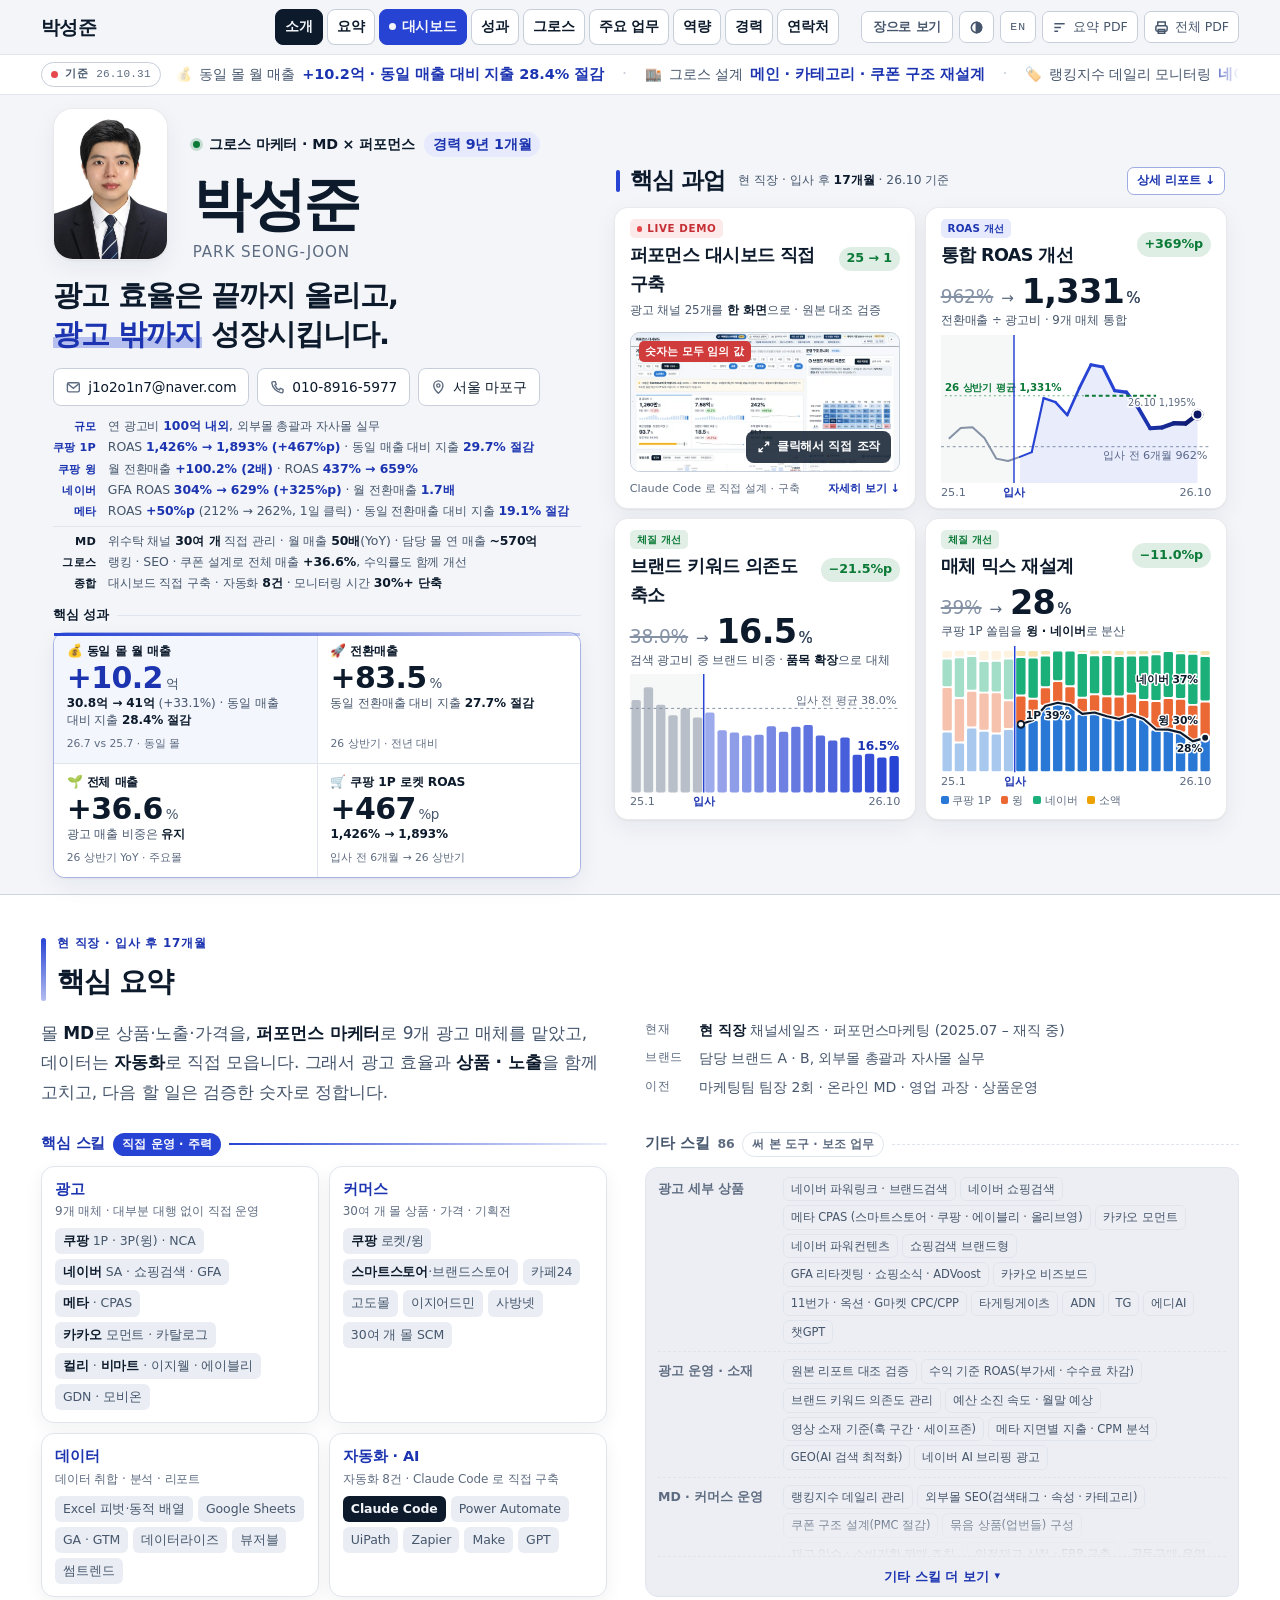
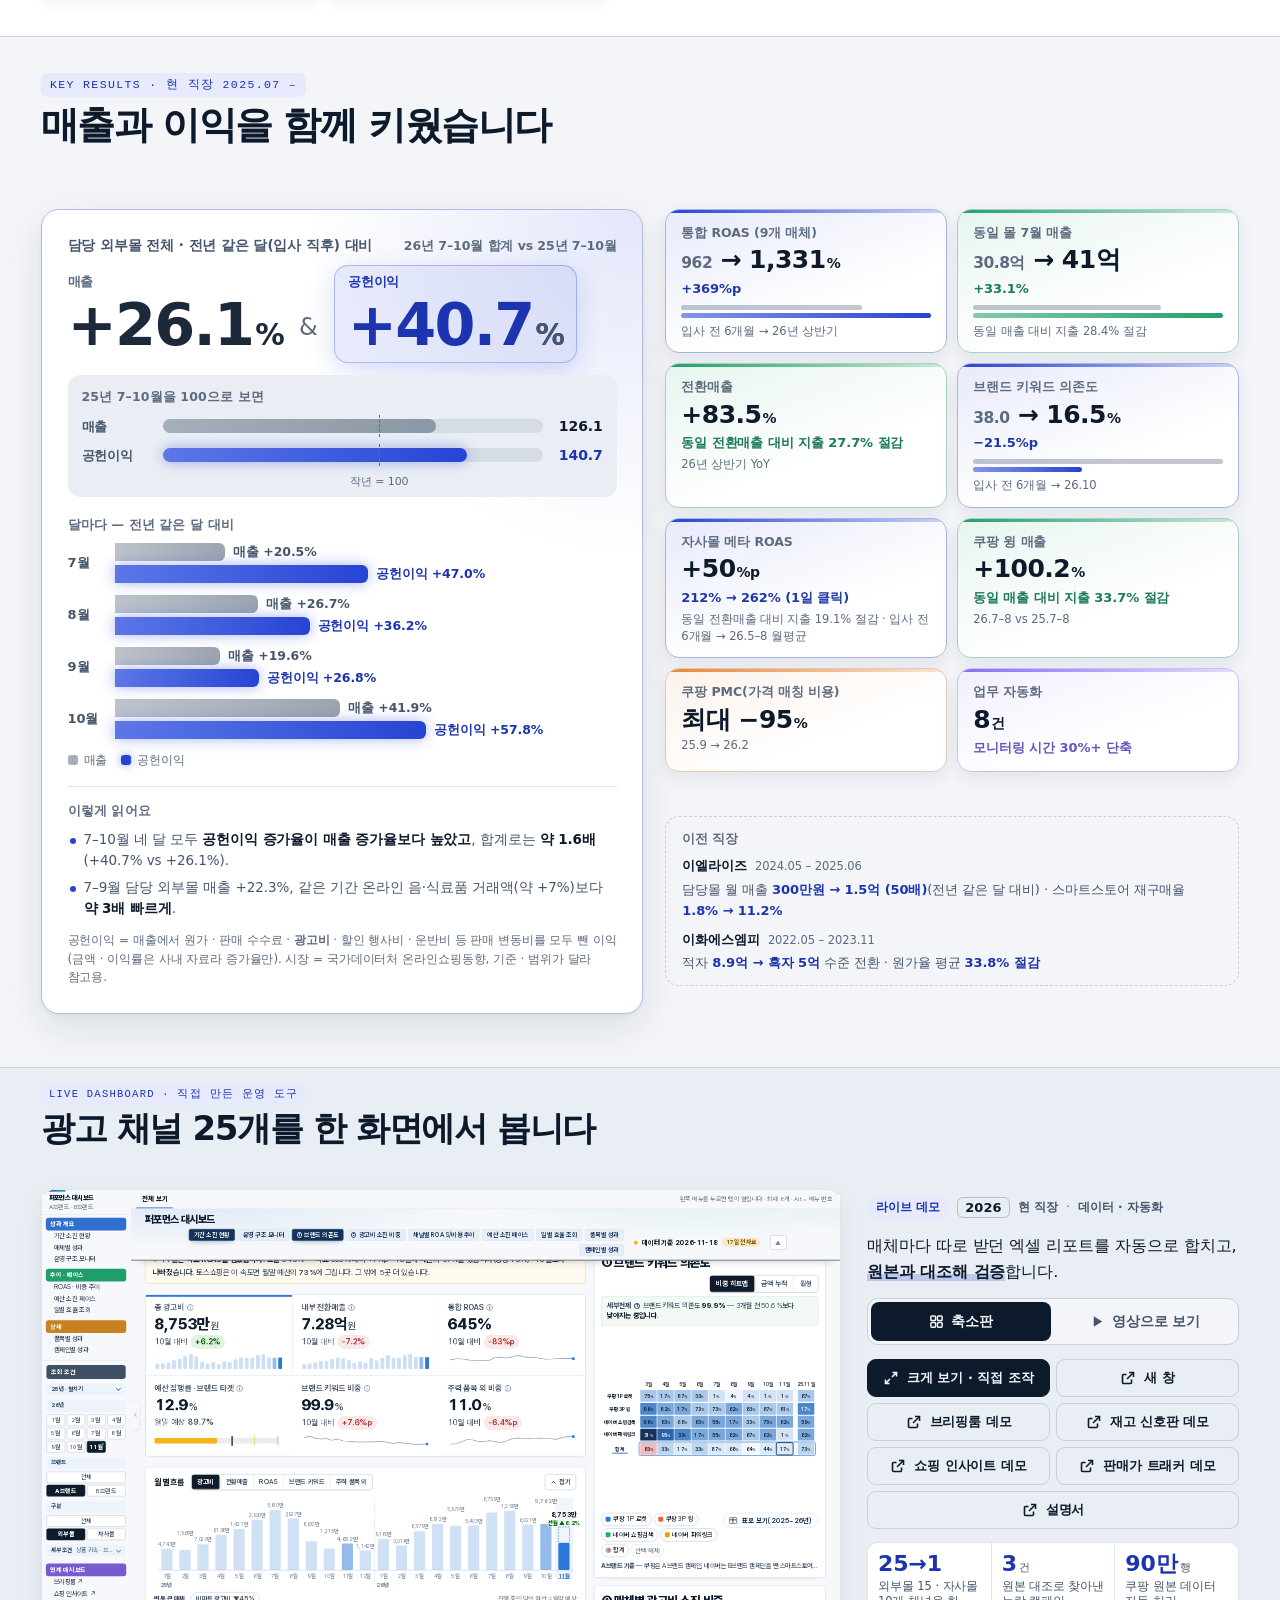
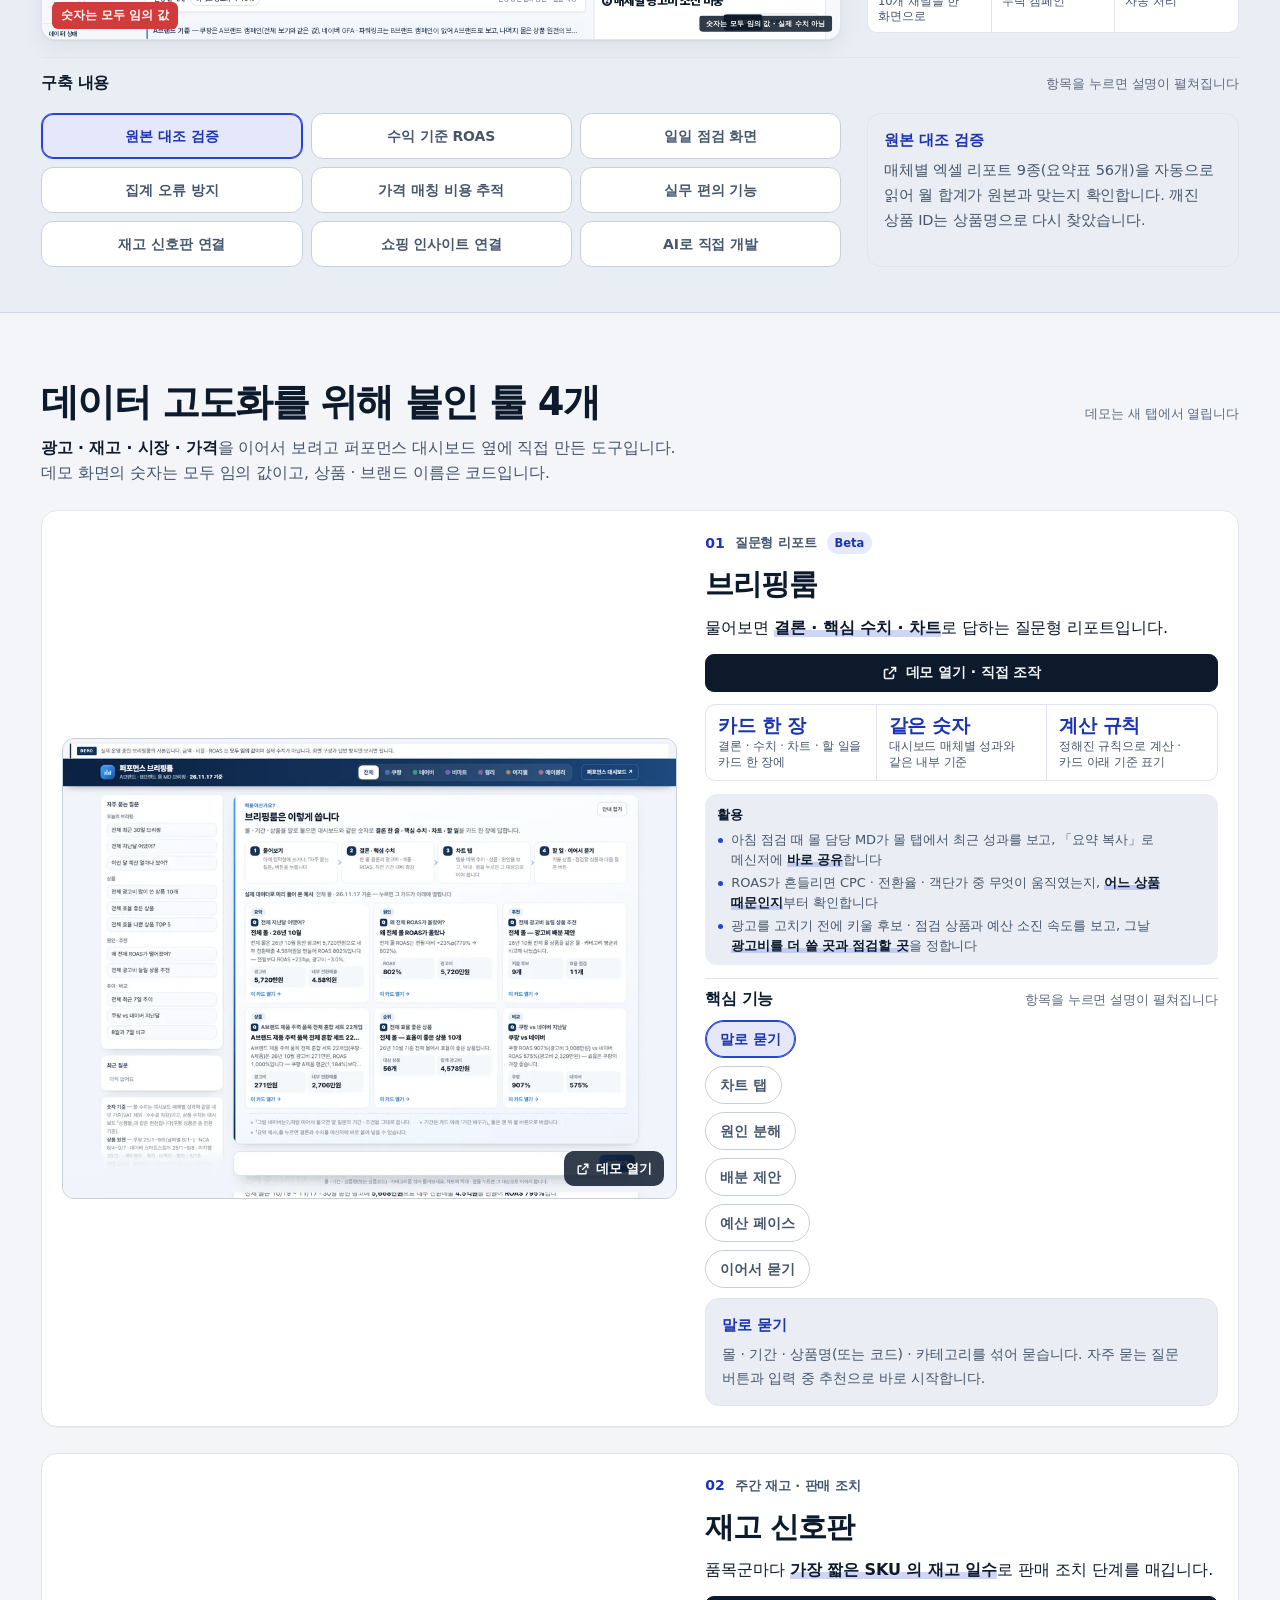
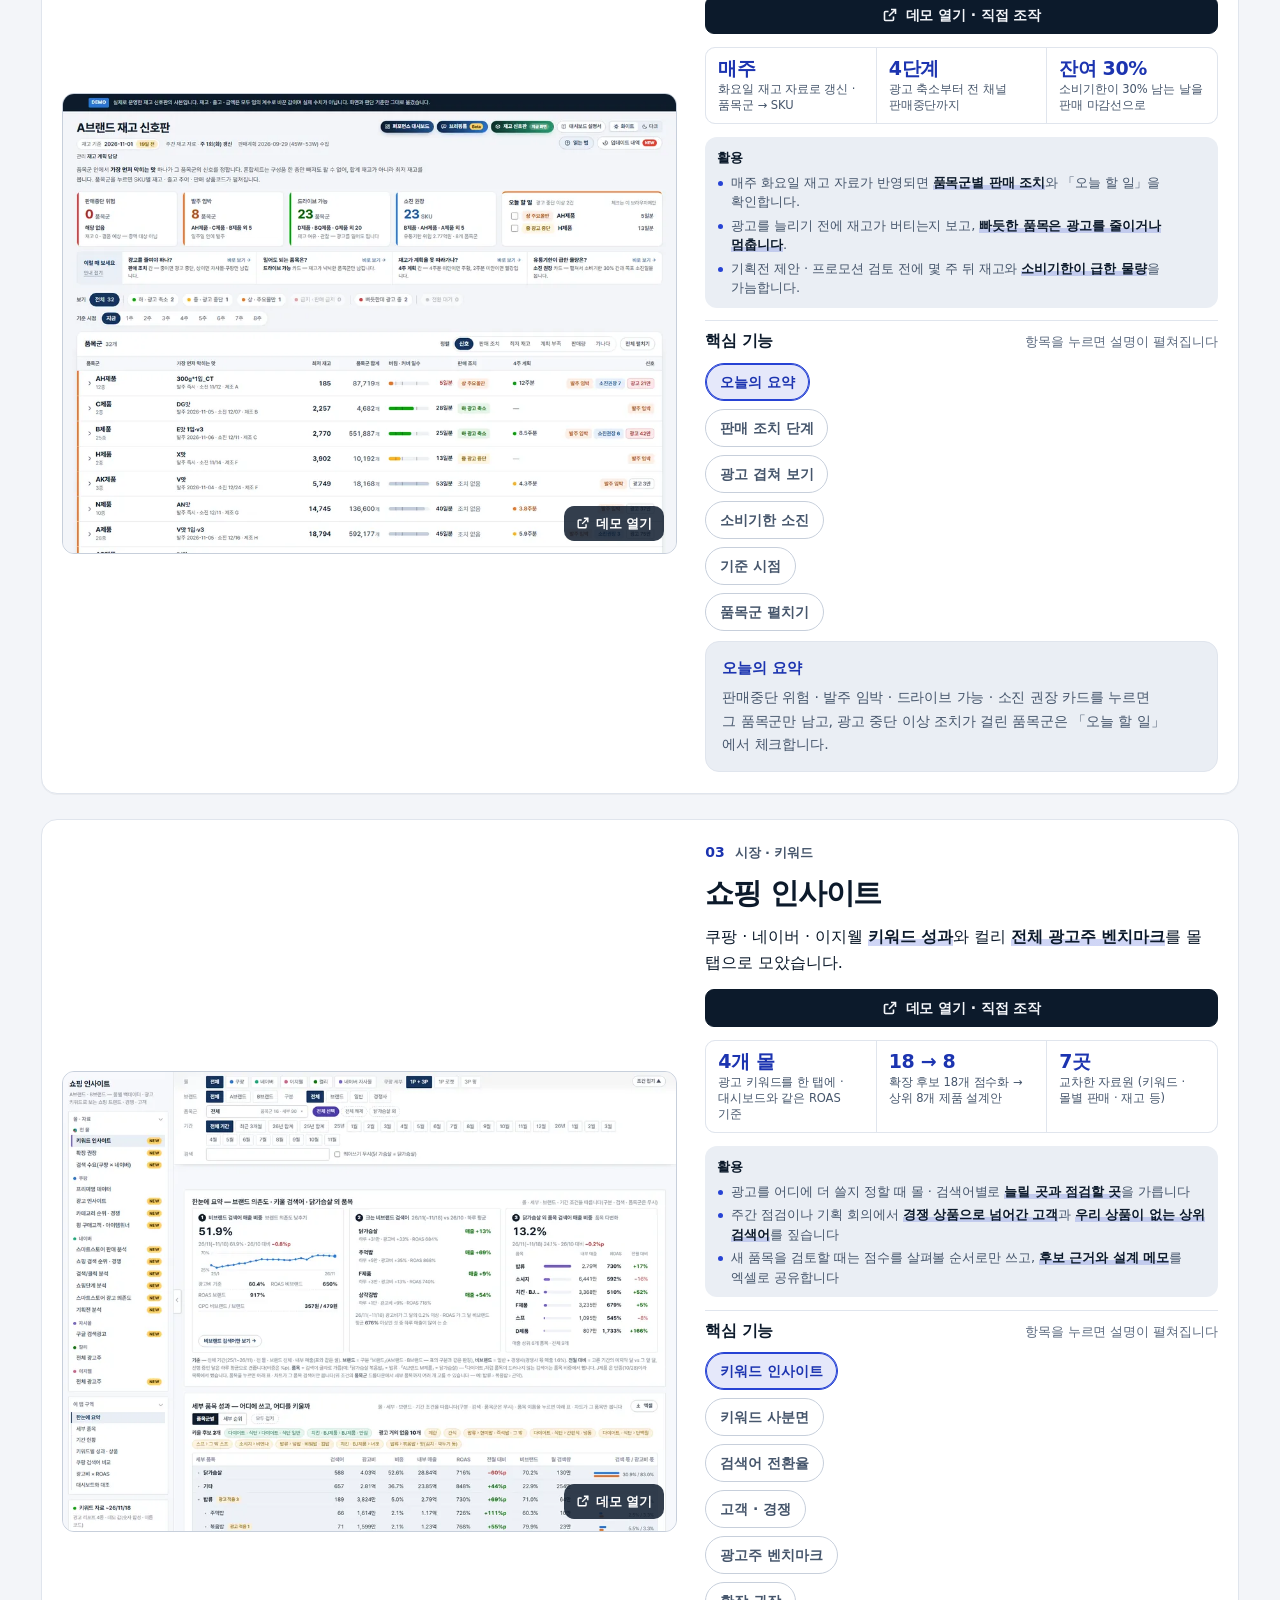
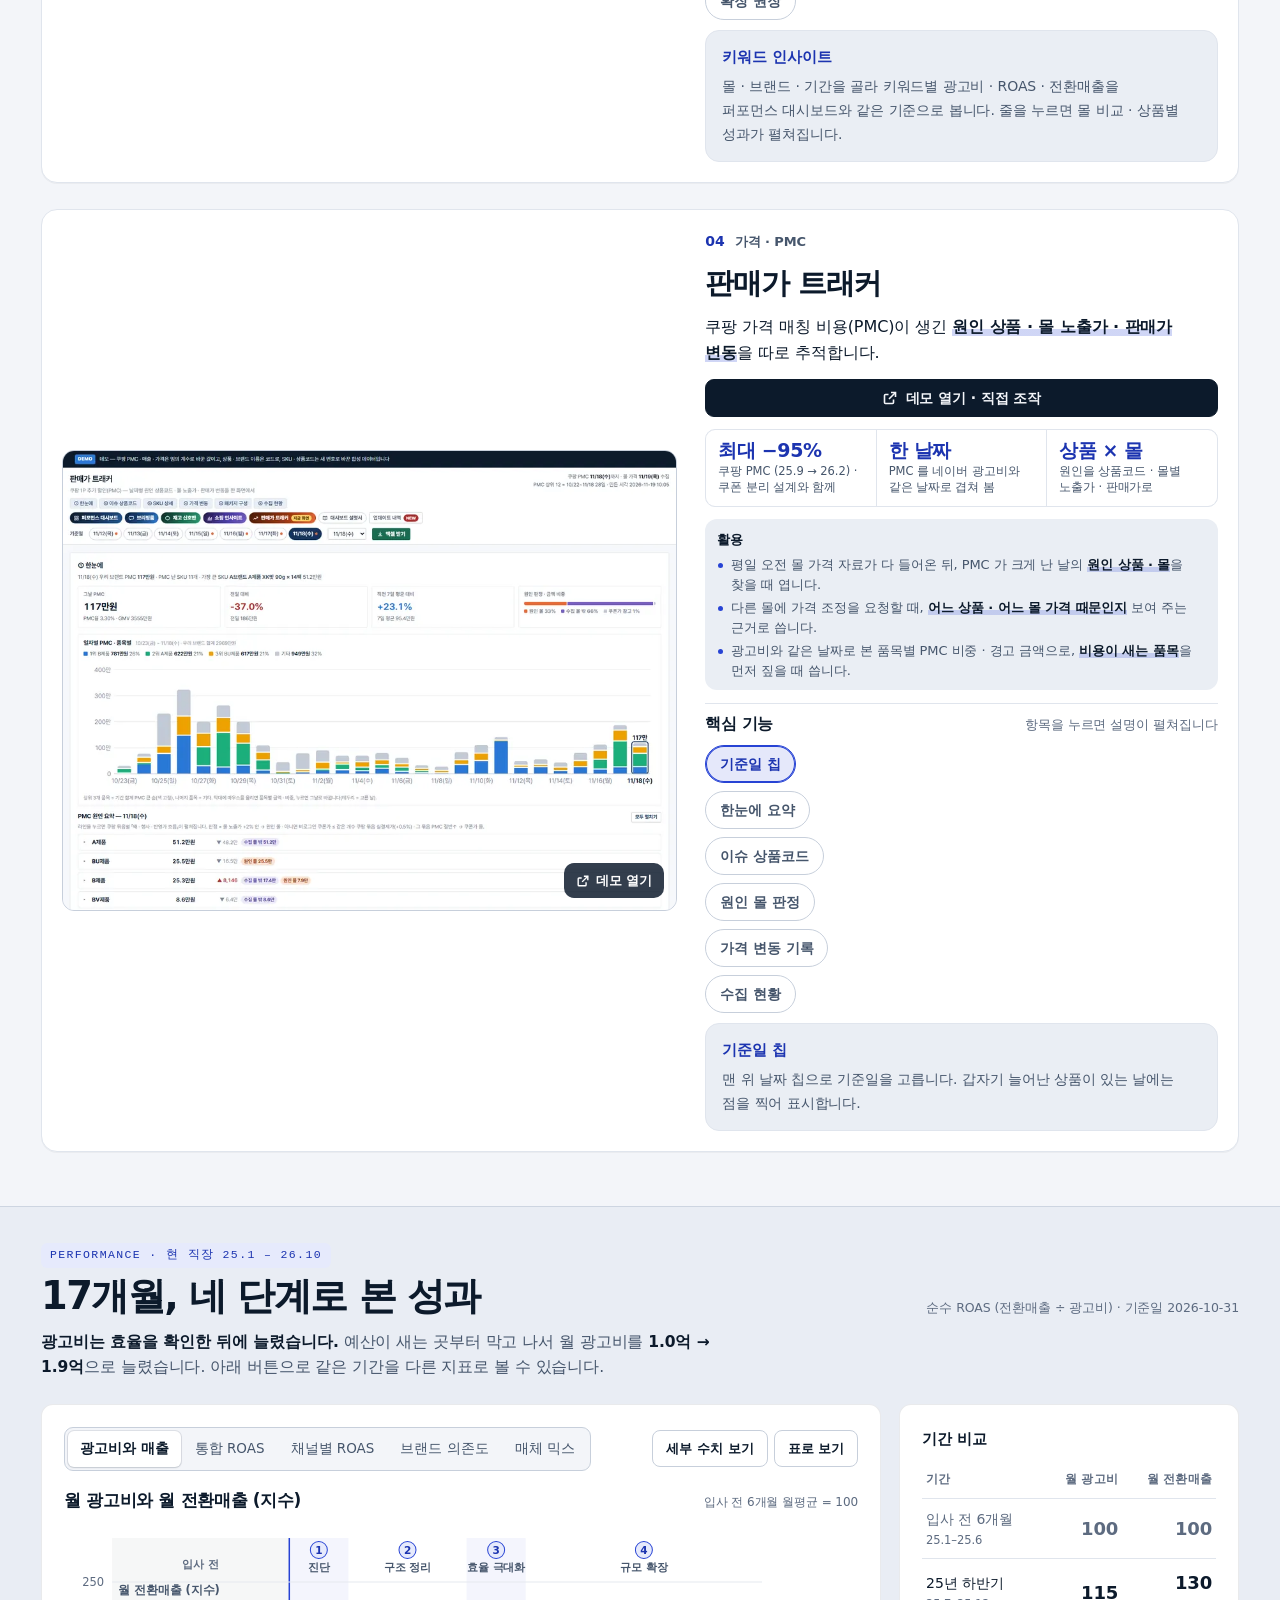
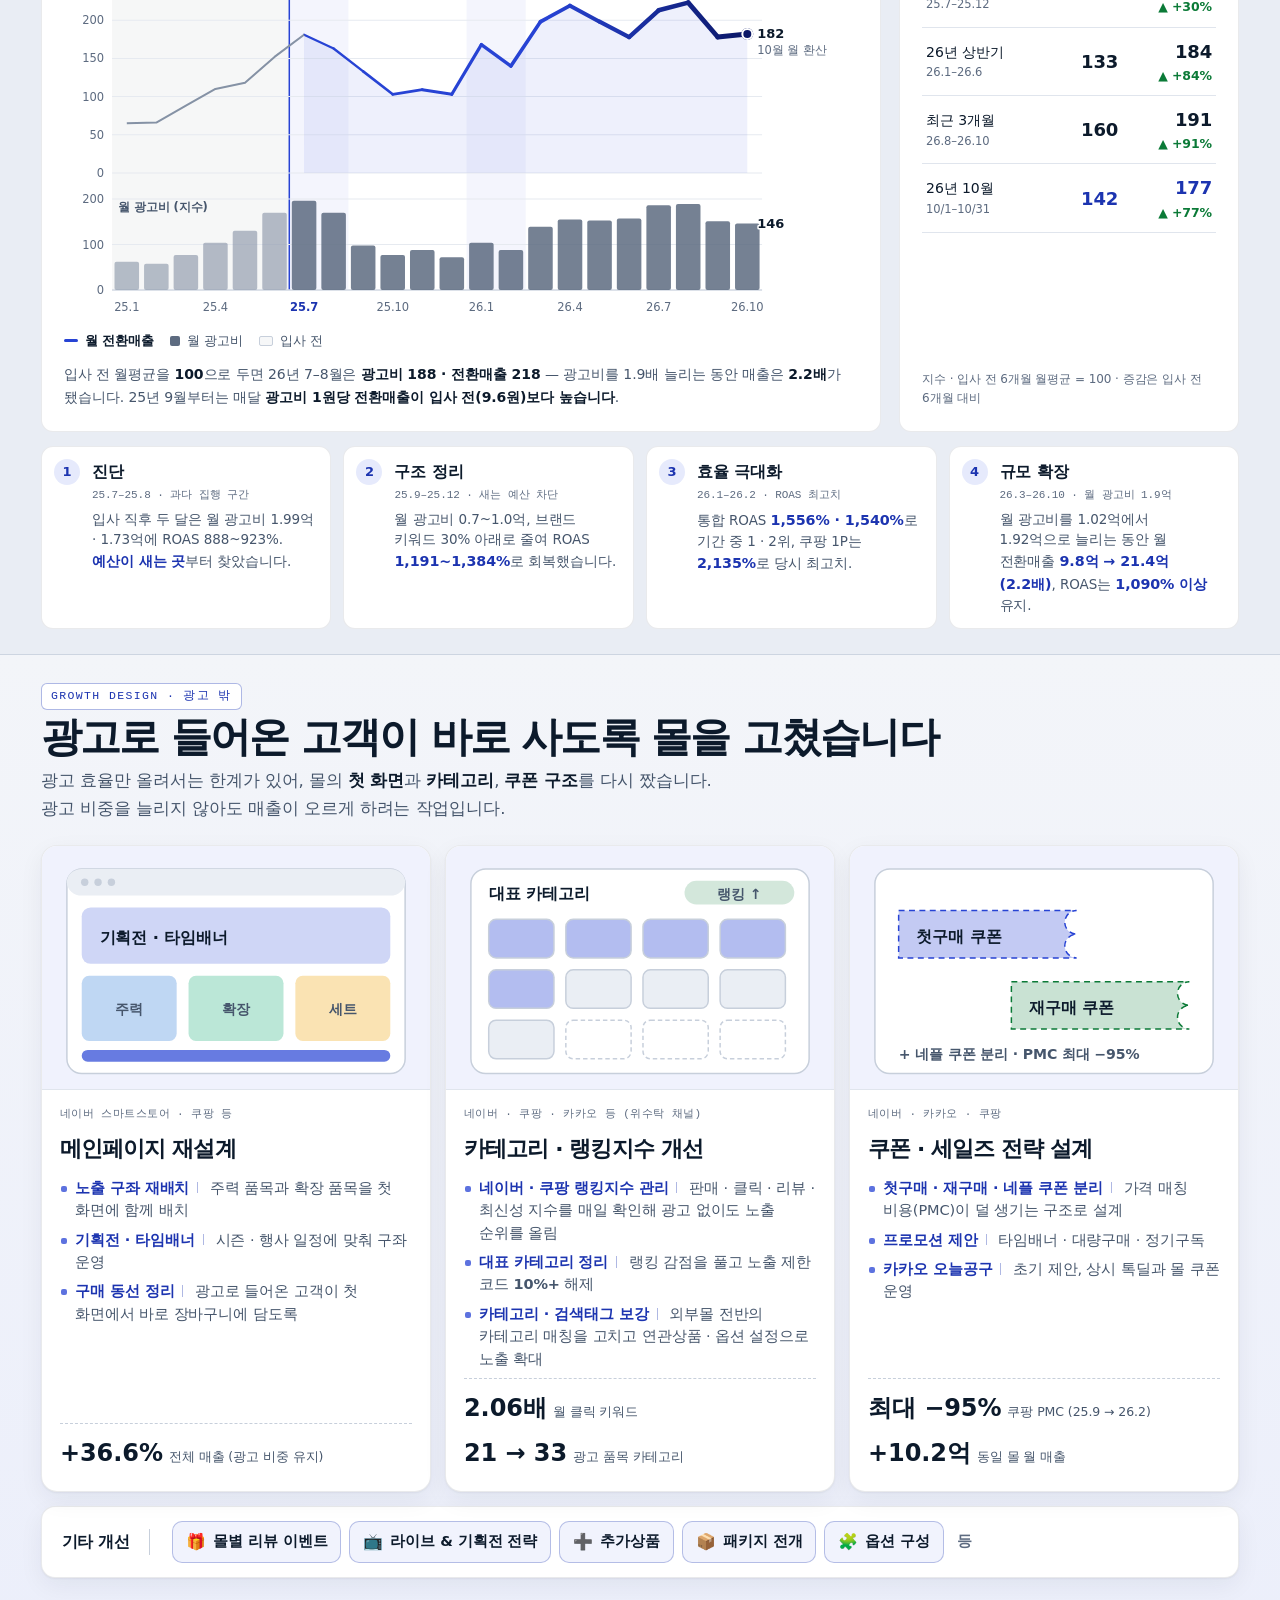
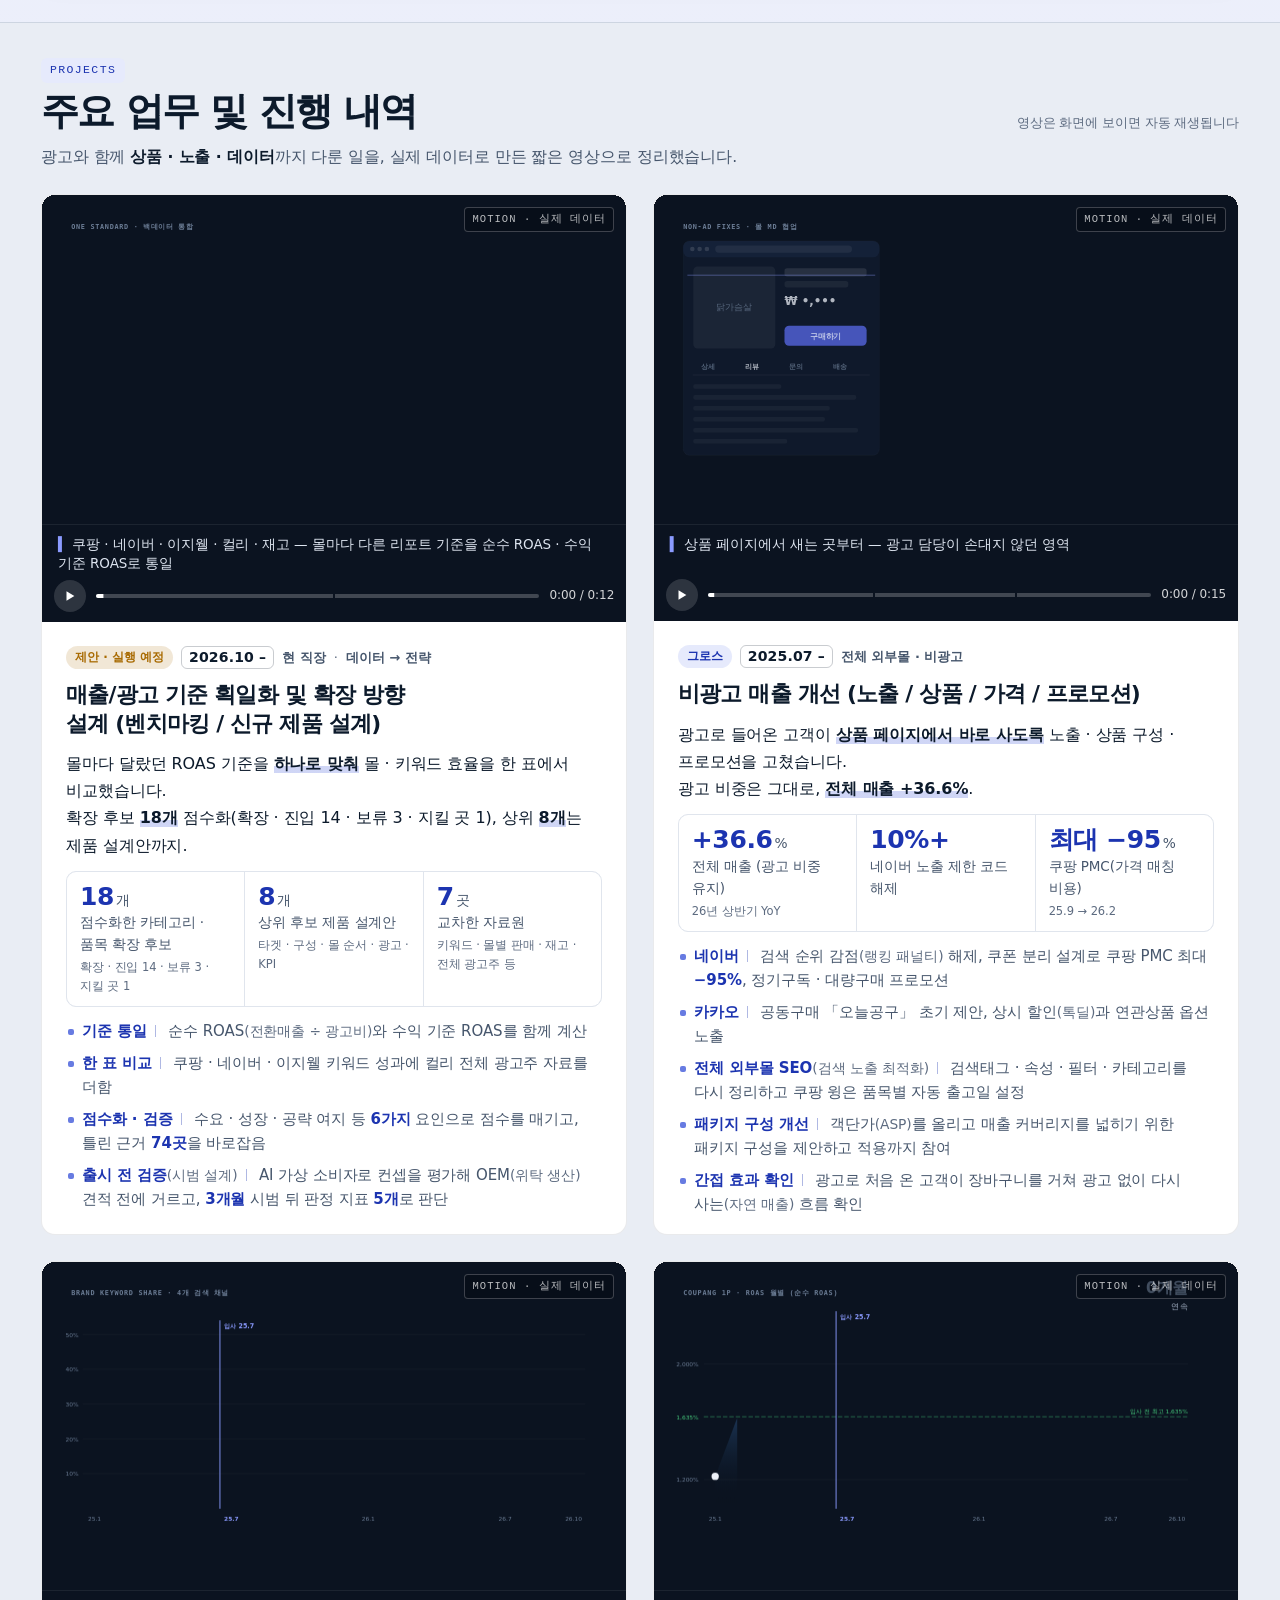
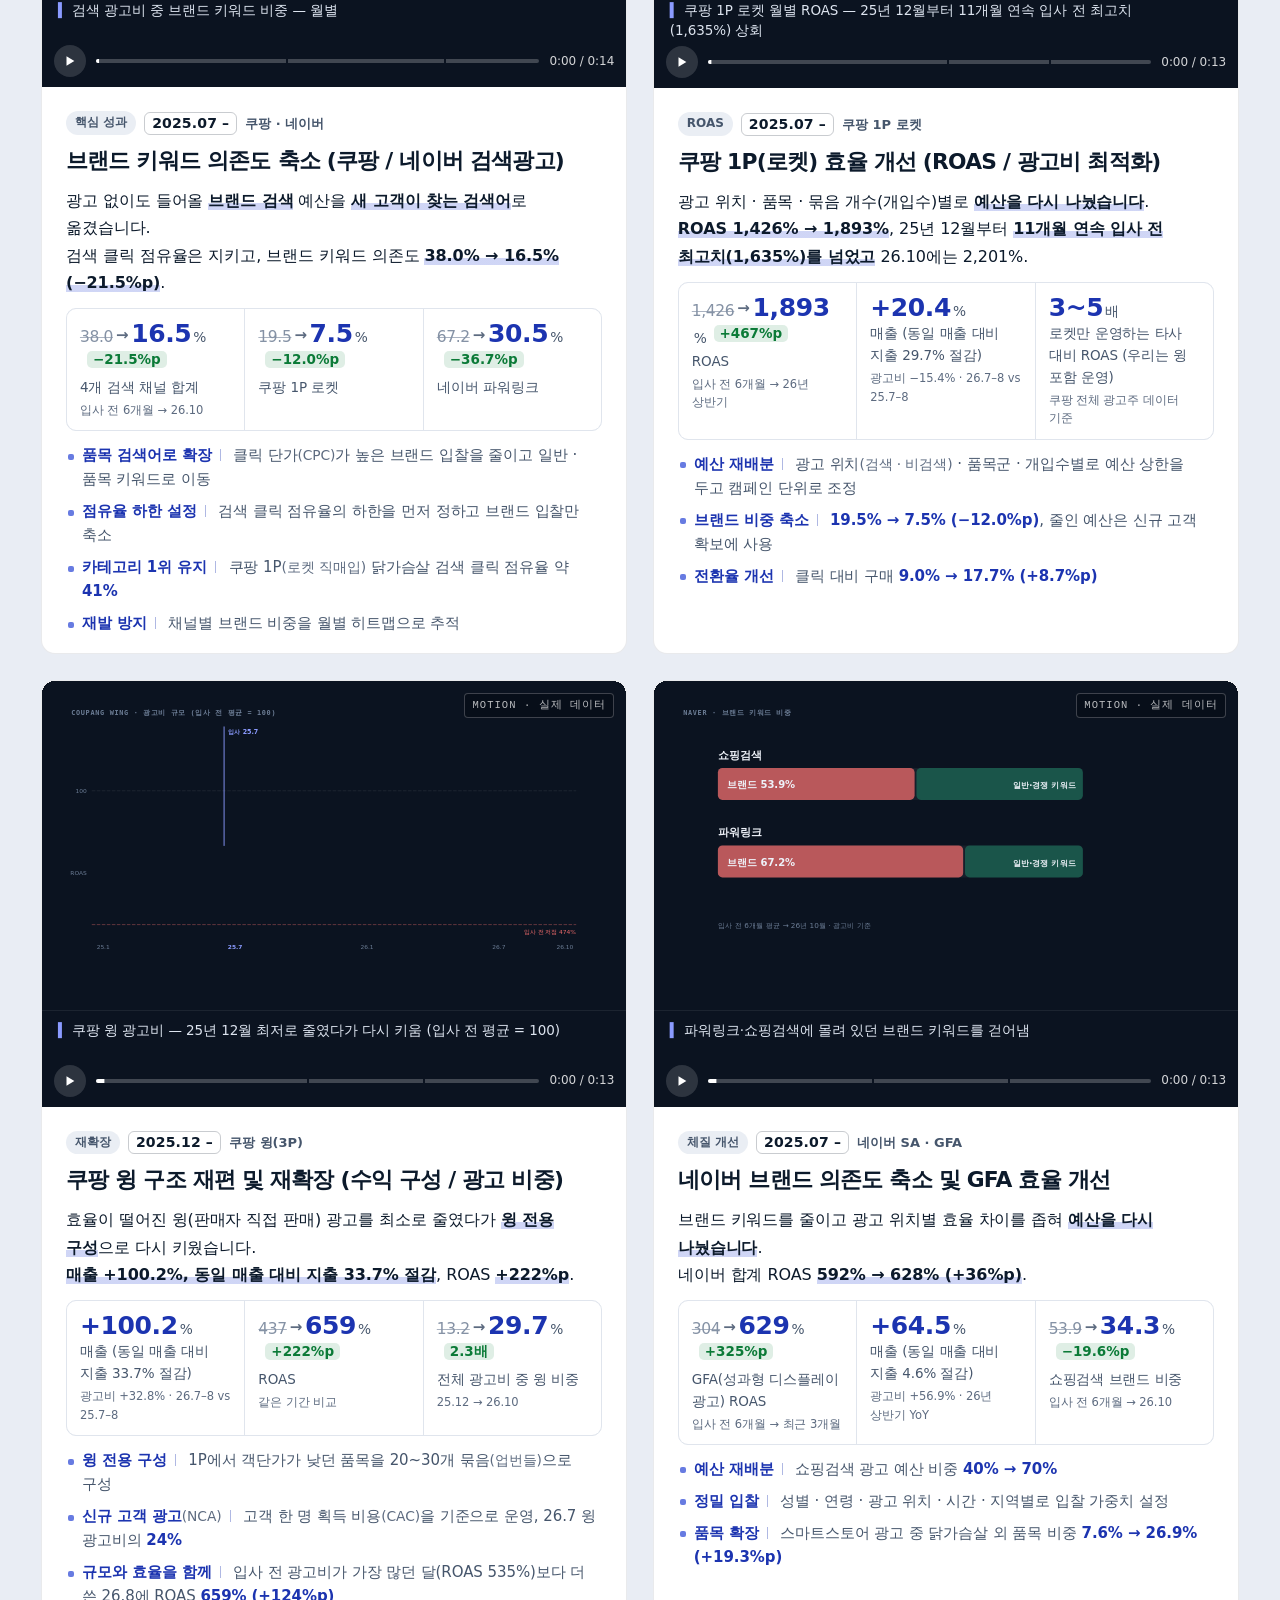
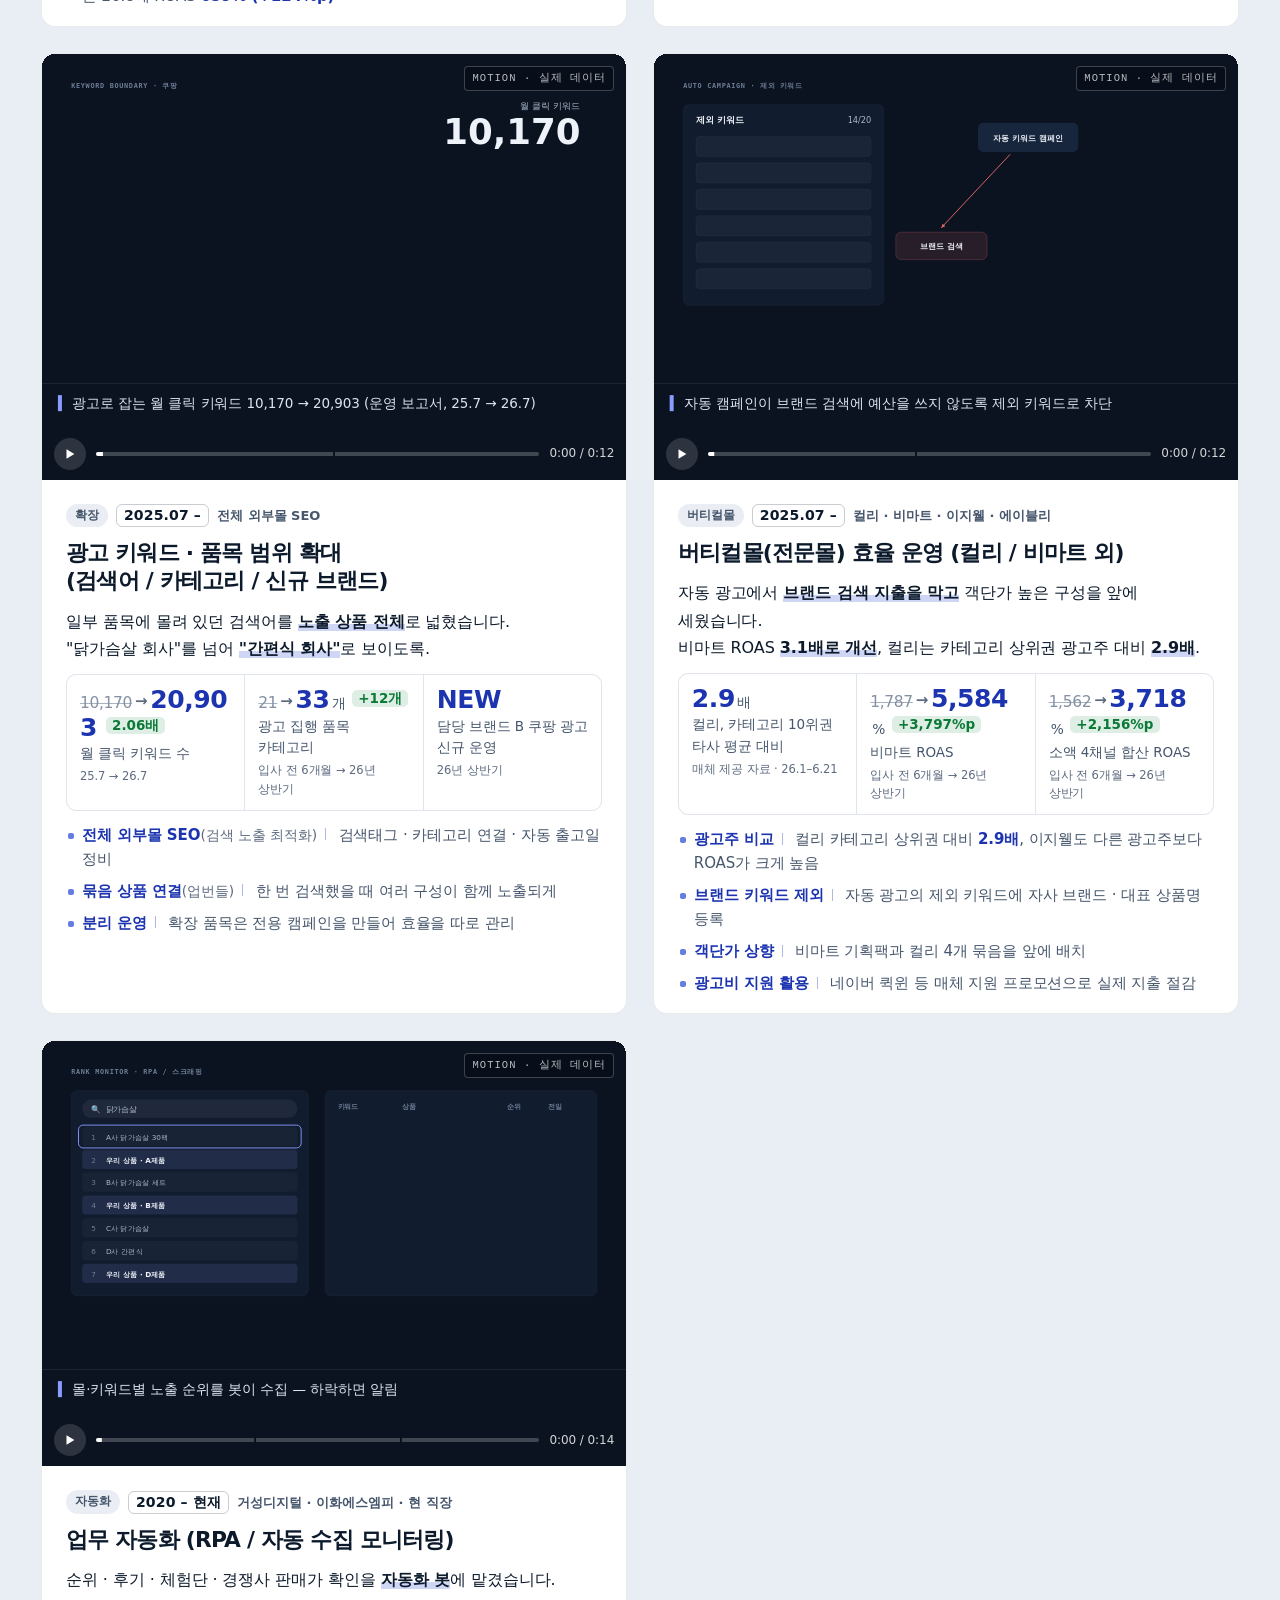
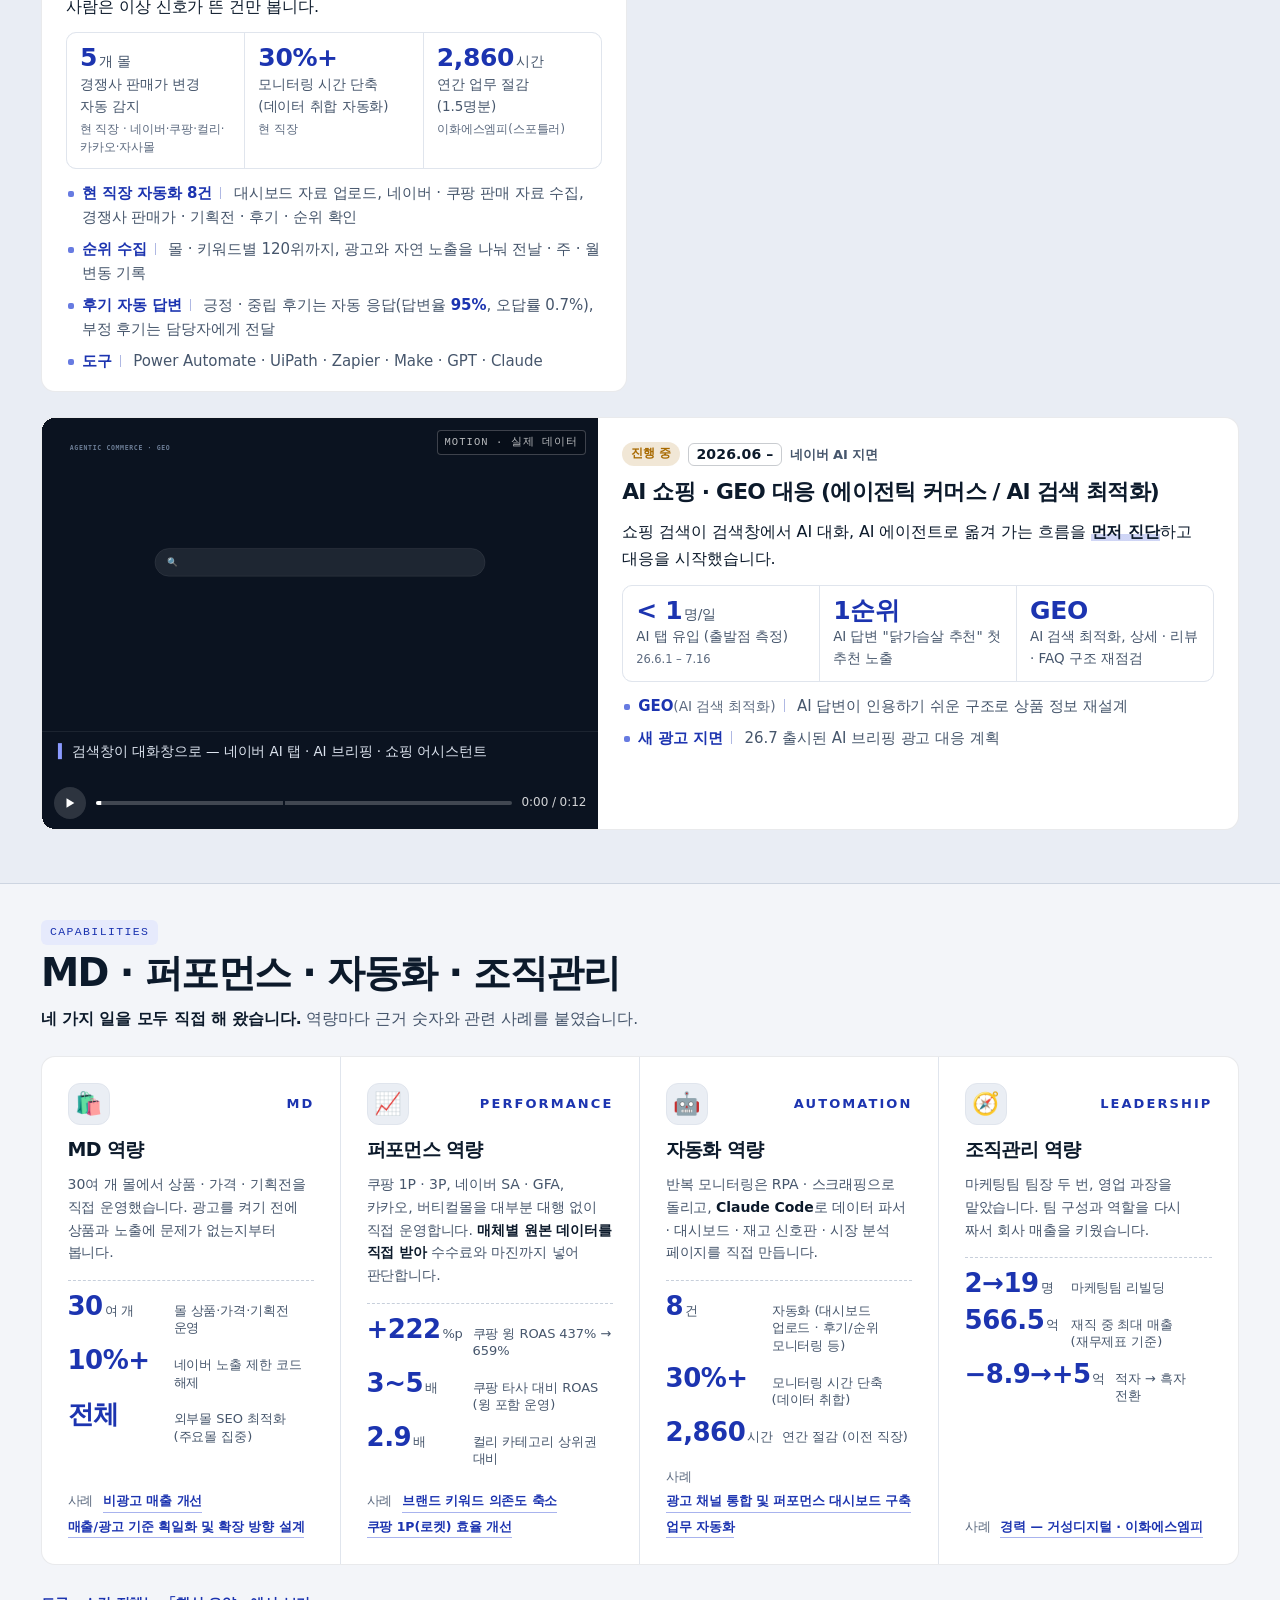
==== commit 9a770383: "본판을 스크롤판으로 시작 — 장 넘김은 「장으로 보기」로, 스크롤판 첫 화면 한 장 맞춤 · 휴대폰 상단 바 두 줄 · 인쇄 순서 공개 PDF 와 같게 - index.html: h" ====
--- a/index.html
+++ b/index.html
@@ -1,8 +1,8 @@
 <!doctype html>
-<html lang="ko" class="tabmode" data-tm-flow="on">
-<!-- (2026-11-20 · 본인 D-30 「안 C로 진행」) 기본은 장 넘김(페이지네이션) — html.tabmode 로 시작해 topics.js 가 절을 주제 판으로 옮기고, data-tm-flow="on" 이면
-     좁은 화면도 판 끝에서 한 번 더 스크롤 · ↓ · 밀어 올리기로 다음 주제(FLOW). 넘기는 법 안내 = assets/paged-guide.js · paged.css, 같은 페이지 안 「스크롤로 보기」 = #modeBtn · assets/mode-toggle.js.
-     절 · id 는 예전 스크롤판 그대로(주소 #perf · #p-cp1 도 그 판 · 그 자리로 열린다). 세부 CLAUDE.md 5-5 -->
+<html lang="ko" data-tm-flow="on">
+<!-- (2026-11-23 본인 「스크롤이 메인 페이지로 노출되게 — 처음에 장이 나오고 스크롤로 바뀌는 데 오래 걸린다」) 기본은 스크롤판 — html.tabmode 없이 시작한다.
+     장 넘김(페이지네이션)은 상단 「장으로 보기」(#modeBtn · assets/mode-toggle.js)를 누르면 topics.js 가 그 자리에서 켠다(data-tm-flow="on" — 좁은 화면도 판 끝에서 한 번 더 스크롤 · ↓ · 밀어 올리기로 다음 주제).
+     넘기는 법 안내(assets/paged-guide.js · paged.css)는 장 넘김을 처음 켤 때 뜬다. (2026-11-20 ~ 11-22 에는 장 넘김으로 시작했다 — 안 C.) 세부 CLAUDE.md 5-5 -->
 <head>
 <meta charset="utf-8">
 <meta name="viewport" content="width=device-width, initial-scale=1">
@@ -54,10 +54,10 @@
       <a href="#contact">연락처</a>
     </nav>
     <div class="tools">
-      <!-- (2026-11-20) 같은 페이지 안 「스크롤로 보기 ↔ 장으로 보기」(assets/mode-toggle.js). 고른 보기는 이 탭에서만(sessionStorage) — 새로 들어오면 늘 장 넘김 -->
-      <button class="iconbtn" id="modeBtn" type="button" aria-pressed="true" data-store="session" data-key="psj-view" data-restore="off" title="한 페이지로 이어 보기 — 지금 보던 자리로">
+      <!-- (2026-11-20) 같은 페이지 안 「스크롤로 보기 ↔ 장으로 보기」(assets/mode-toggle.js). 고른 보기는 이 탭에서만(sessionStorage) — (2026-11-23) 새로 들어오면 · 새로고침하면 늘 스크롤판(data-restore="off") -->
+      <button class="iconbtn" id="modeBtn" type="button" aria-pressed="false" data-store="session" data-key="psj-view" data-restore="off" title="한 주제씩 장으로 넘겨 보기 — 지금 보던 자리로">
         <svg viewBox="0 0 16 16" fill="none" stroke="currentColor" stroke-width="1.5" stroke-linejoin="round"><rect x="1.5" y="3.5" width="4" height="9" rx="1"/><rect x="6" y="3.5" width="4" height="9" rx="1"/><rect x="10.5" y="3.5" width="4" height="9" rx="1"/></svg>
-        <span>스크롤로 보기</span>
+        <span>장으로 보기</span>
       </button>
       <button class="iconbtn" id="themeBtn" type="button" aria-label="화면 테마 바꾸기">
         <svg viewBox="0 0 16 16" fill="none" stroke="currentColor" stroke-width="1.6"><circle cx="8" cy="8" r="5.5"/><path d="M8 2.5v11" /><path d="M8 2.5a5.5 5.5 0 0 1 0 11z" fill="currentColor"/></svg>
--- a/assets/style.css
+++ b/assets/style.css
@@ -2539,3 +2539,40 @@
 .sk-more:focus-visible, .sk-scroll:focus-visible { outline: 2px solid var(--accent); outline-offset: -2px; border-radius: 10px; }
 @media (max-width: 600px) { .sk-scroll { max-height: var(--sk-h, 280px); } }
 @media (prefers-reduced-motion: reduce) { .sk-more i { transition: none; } }
+
+/* ===== 모바일 · PDF 재점검 (2026-11-22 밤, 본인 「모바일, pdf 최적화 재점검」) =====
+   ① 휴대폰(≤600px) 보조 글자 12px — 10-31 「작은 글자」 규칙 뒤에 새로 생긴 곳(주요 성과 카드 · 기타 스킬 칩 · 핵심/기타 꼬리표 · 판 끝 띠 · 기타 대시보드 사실 칸 · 기간 비교 표의 기간).
+      큰 숫자 옆 단위(건 · 점) · 모션 배지 · 참고 자료 그림 위 꼬리표(11px) · 차트 글자는 그대로
+   ② 375px 미만(갤럭시 360 등)에서 이메일 · 전화 칩이 두 줄로 꺾여 핵심 성과가 64px 밀리던 것 → 칩만 조금 좁혀 한 줄로
+   ③ 손가락 기기(태블릿 · 가로 휴대폰)에서 성과 리포트 「자세히 보기 ↓」 누르는 높이 19 → 35px — 보이는 모양은 그대로(600px 이하는 원래 넓혀 둠)
+   ④ 인쇄: 성과 추이 「기간 비교」 표가 격자 둘째 줄이라 차트 아래 남은 자리에 들어가지 못하고 네 단계 카드와 함께 다음 장으로 넘어가
+      전체 PDF 3 · 4쪽이 반씩 비었다 → 인쇄에서만 블록으로 쌓는다(장 수 16 그대로 · 글자 같음) */
+@media screen and (max-width: 600px) {
+  #results .rs-cs, #results .rs-when, .summary .sk-h em, #skScroll .sk-row .tools span, #xdash .xd .facts .fk, #cmpTable td div, .tm-end .tm-end-k { font-size: 12px; }
+}
+@media screen and (max-width: 374px) {
+  .hero .contact { gap: 6px; }
+  .hero .contact .chip { font-size: 13px; padding-inline: 10px; }
+}
+@media screen and (pointer: coarse) {
+  .mp-dash .mp-span a { padding-block: 8px; margin-block: -8px; }
+}
+@media print {
+  .perf { display: block; }
+  .perf > .cmp { margin-top: 10pt; }
+}
+
+/* (2026-11-23) 스크롤판 첫 화면 한 장 맞춤 — 본인 「스크롤이 메인 페이지로 노출되게」. 본판이 스크롤판으로 시작하면서,
+   장 넘김(왼쪽 GNB · 띠배너 없음)에 맞춰 다듬은 2단 첫 화면이 상단 바 + 띠배너 아래에서 창보다 길었다(1463×800 핵심 성과 끝 845px).
+   넓은 화면 스크롤판에서만 첫 화면 격자를 남는 높이에 맞춰 줄인다 — 배율은 app.js fitHeroScroll 이 --hero-z 로(1 ~ 0.8).
+   장 넘김(html.tabmode — topics.js 가 장 배율로 맞춤) · 인쇄(screen 아님) · 1100px 이하에는 걸리지 않는다 */
+@media screen and (min-width: 1101px) {
+  /* 폭도 같은 비율로 — zoom 만 걸면 격자 폭(CSS px)이 1/배율만큼 넓어져 오른쪽 정사각형 네 칸은 화면에서 그대로였다(1280×720 8px 넘침).
+     폭을 배율만큼 줄이면 줄이기 전과 같은 배치를 통째로 작게 보는 것과 같다(가운데 — 양옆 여백만 조금 넓어짐) */
+  html:not(.tabmode) .hero .shell { zoom: var(--hero-z, 1); width: calc(100% * var(--hero-z, 1)); margin-inline: auto; }
+}
+/* 휴대폰(≤600px) 스크롤판은 띠배너를 뺀다 — 장 넘김 휴대폰과 같게(11-20 부터 장 넘김은 휴대폰에서 띠배너가 없었다). 같은 숫자가 바로 아래 「핵심 성과」에 있고,
+   상단 바를 두 줄로 줄인 뒤에도 390×664(아이폰 사파리 보이는 높이)에서 핵심 성과 끝이 672px 로 8px 밖이었다(띠배너 36px) */
+@media screen and (max-width: 600px) {
+  .ticker { display: none; }
+}
--- a/assets/paged.css
+++ b/assets/paged.css
@@ -186,11 +186,14 @@
 }
 /* ---------- (2026-11-20 본인 「모바일에서도 화면 최적화 전체적으로」 — 조사 에이전트 측정값 기준) */
 /* 휴대폰(≤760px) 상단 바 한 줄 줄이기 — 「스크롤로 보기」 글자만 남기고 다른 도구는 아이콘만(135 → 109px, 사파리 보이는 높이에서 핵심 성과 둘째 줄 48 → 67%) */
+/* (2026-11-23 본인 「스크롤이 메인 페이지로」) 스크롤판(본판 기본)에도 같게 — 「장으로 보기」 글자가 생긴 뒤로 이름 · 도구가 한 줄에 안 들어가 상단 바가 세 줄(127px)이었고
+   390×664(아이폰 사파리 보이는 높이)에서 핵심 성과 끝이 709px 로 화면 밖이었다. 이 판(paged.css)을 받는 페이지 = 본판 · topics · toggle(모두 #modeBtn · 장 넘김 있음) */
 @media (max-width: 760px) {
+  .mast .shell:has(#modeBtn) { row-gap: 6px; }
   html.tabmode .mast .shell { row-gap: 6px; }
-  html.tabmode .mast .tools { gap: 4px; }
-  html.tabmode .mast .tools .iconbtn:not(#enBtn):not(#modeBtn) { font-size: 0; gap: 0; padding: 0 10px; }
-  html.tabmode .mast .tools .iconbtn:not(#modeBtn) span { display: none; }
+  .mast .tools:has(#modeBtn), html.tabmode .mast .tools { gap: 4px; }
+  .mast .tools:has(#modeBtn) .iconbtn:not(#enBtn):not(#modeBtn), html.tabmode .mast .tools .iconbtn:not(#enBtn):not(#modeBtn) { font-size: 0; gap: 0; padding: 0 10px; }
+  .mast .tools:has(#modeBtn) .iconbtn:not(#modeBtn) span, html.tabmode .mast .tools .iconbtn:not(#modeBtn) span { display: none; }
 }
 /* 손가락 화면 — 누르는 높이(상단 도구 · 주제 탭 · 아래 막대 · 영상 재생 · 링크)를 40~44px 로. 아래 막대가 커진 만큼 차오르는 알약도 올림 */
 @media (pointer: coarse) {
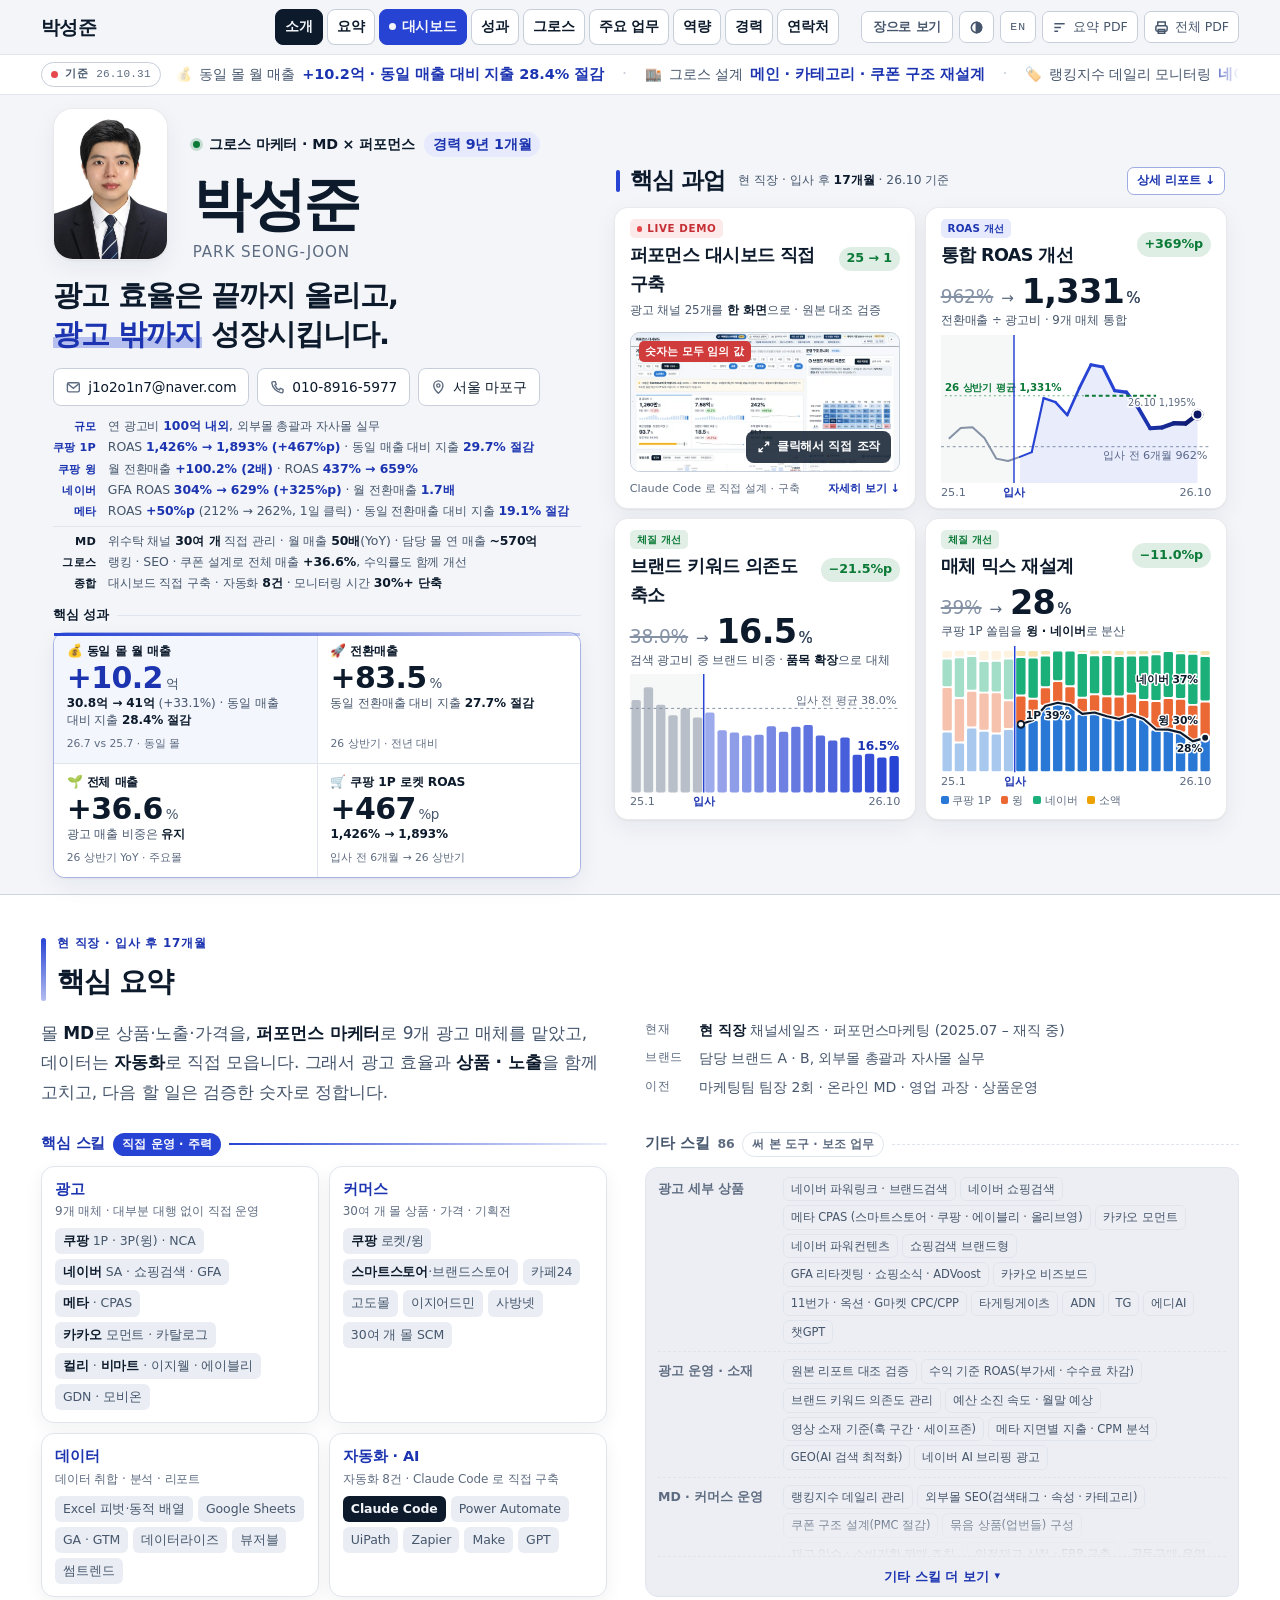
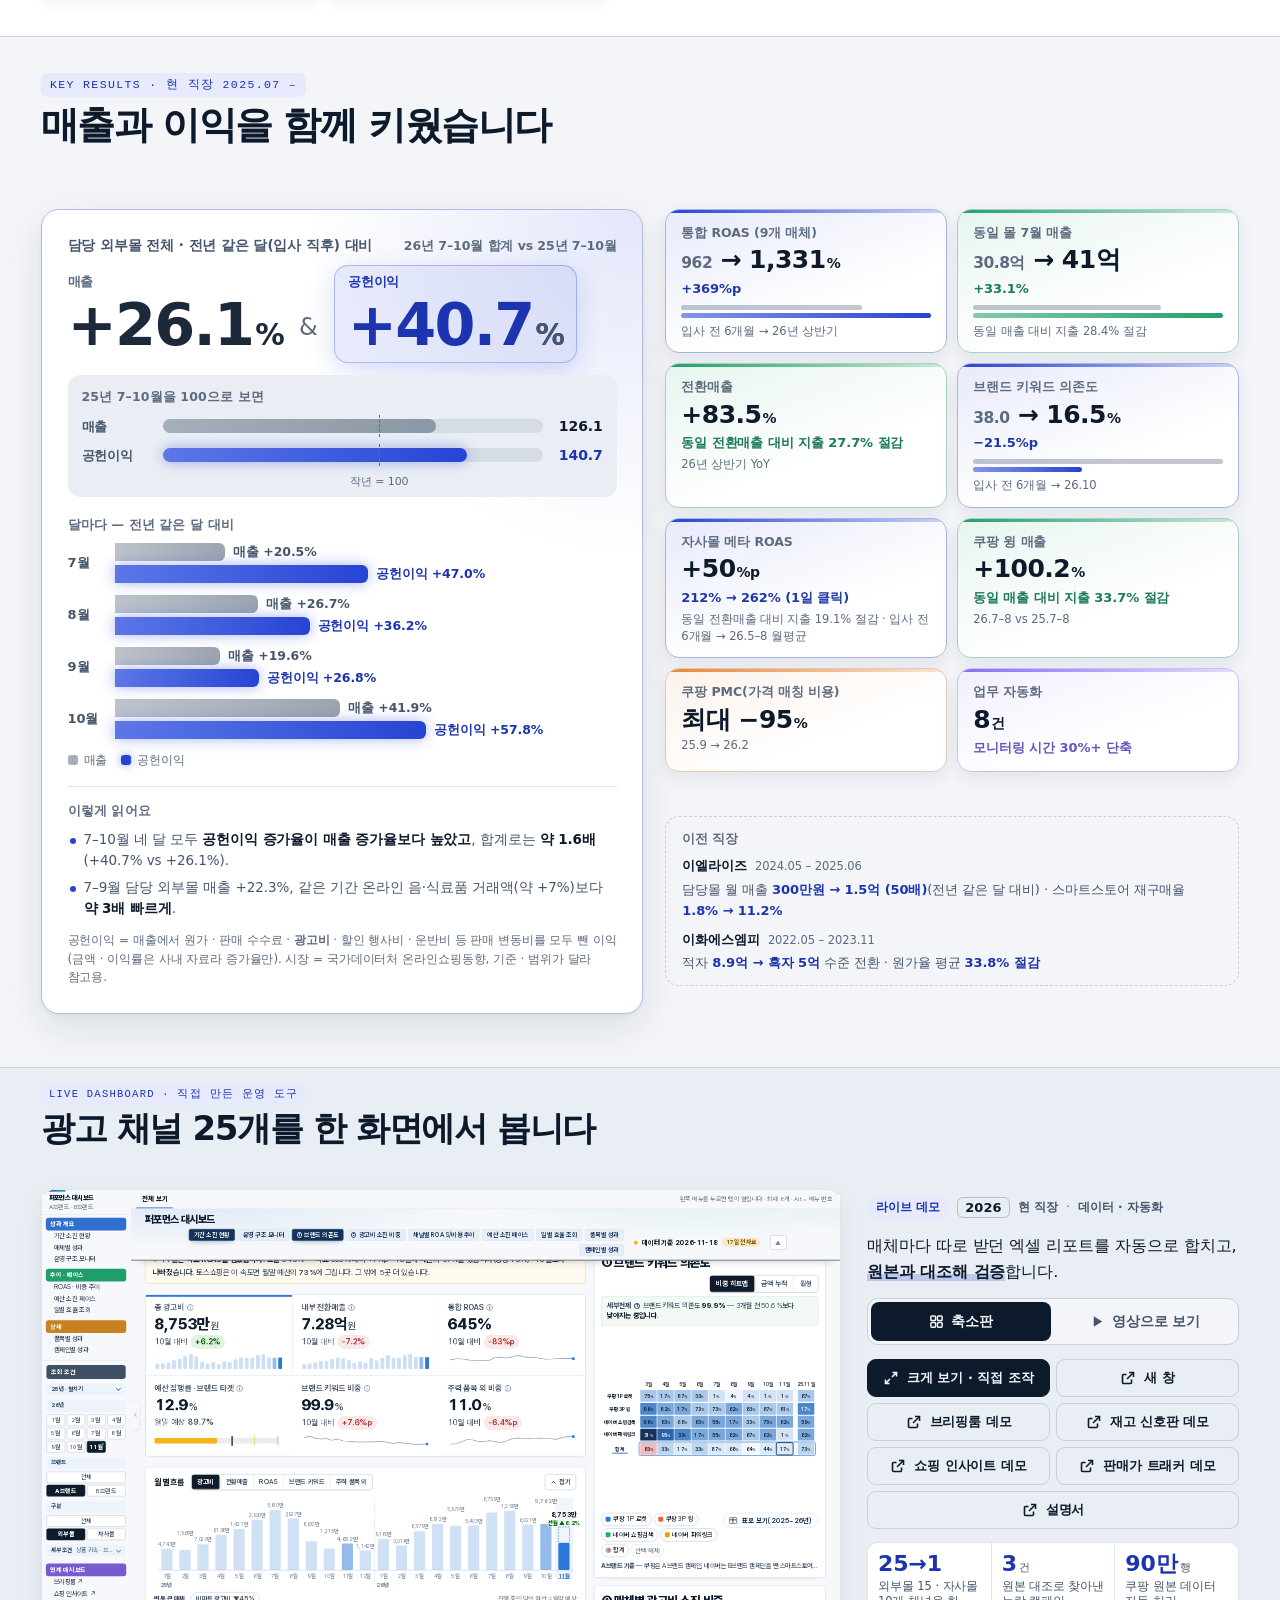
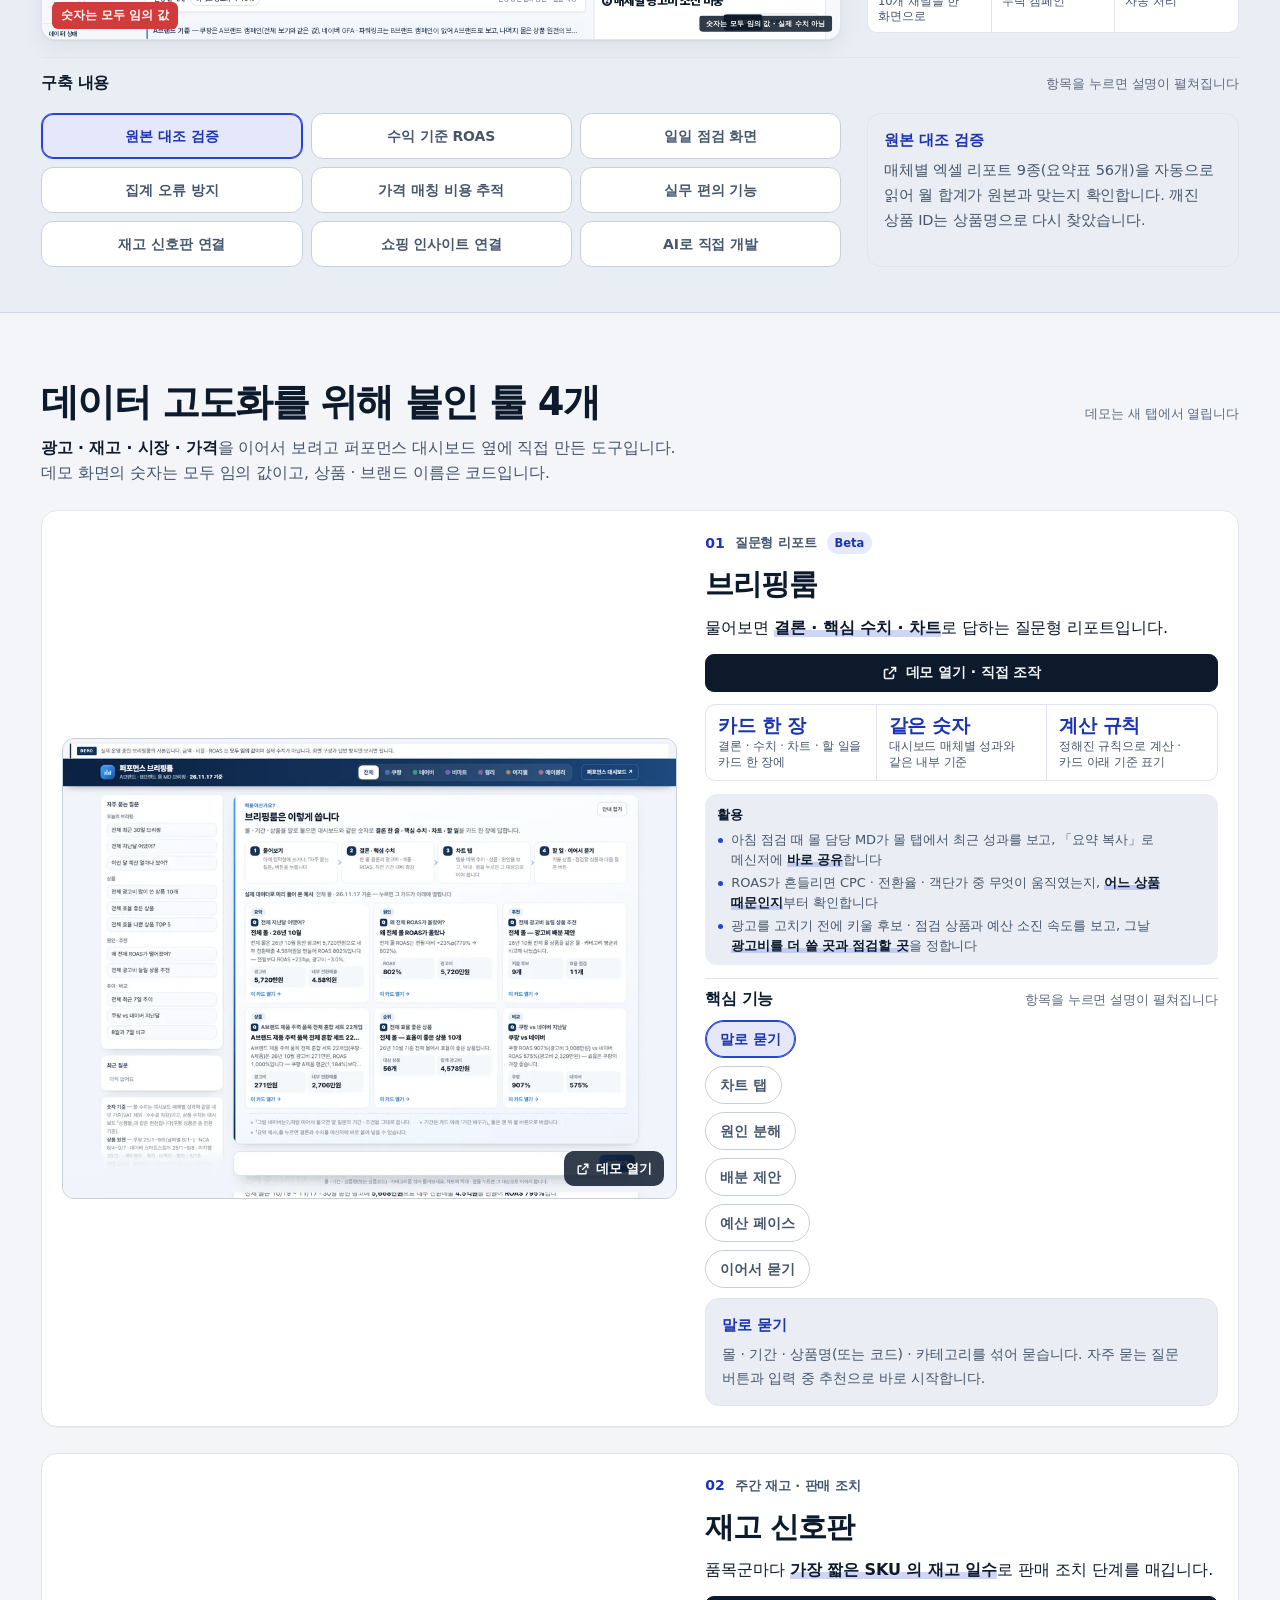
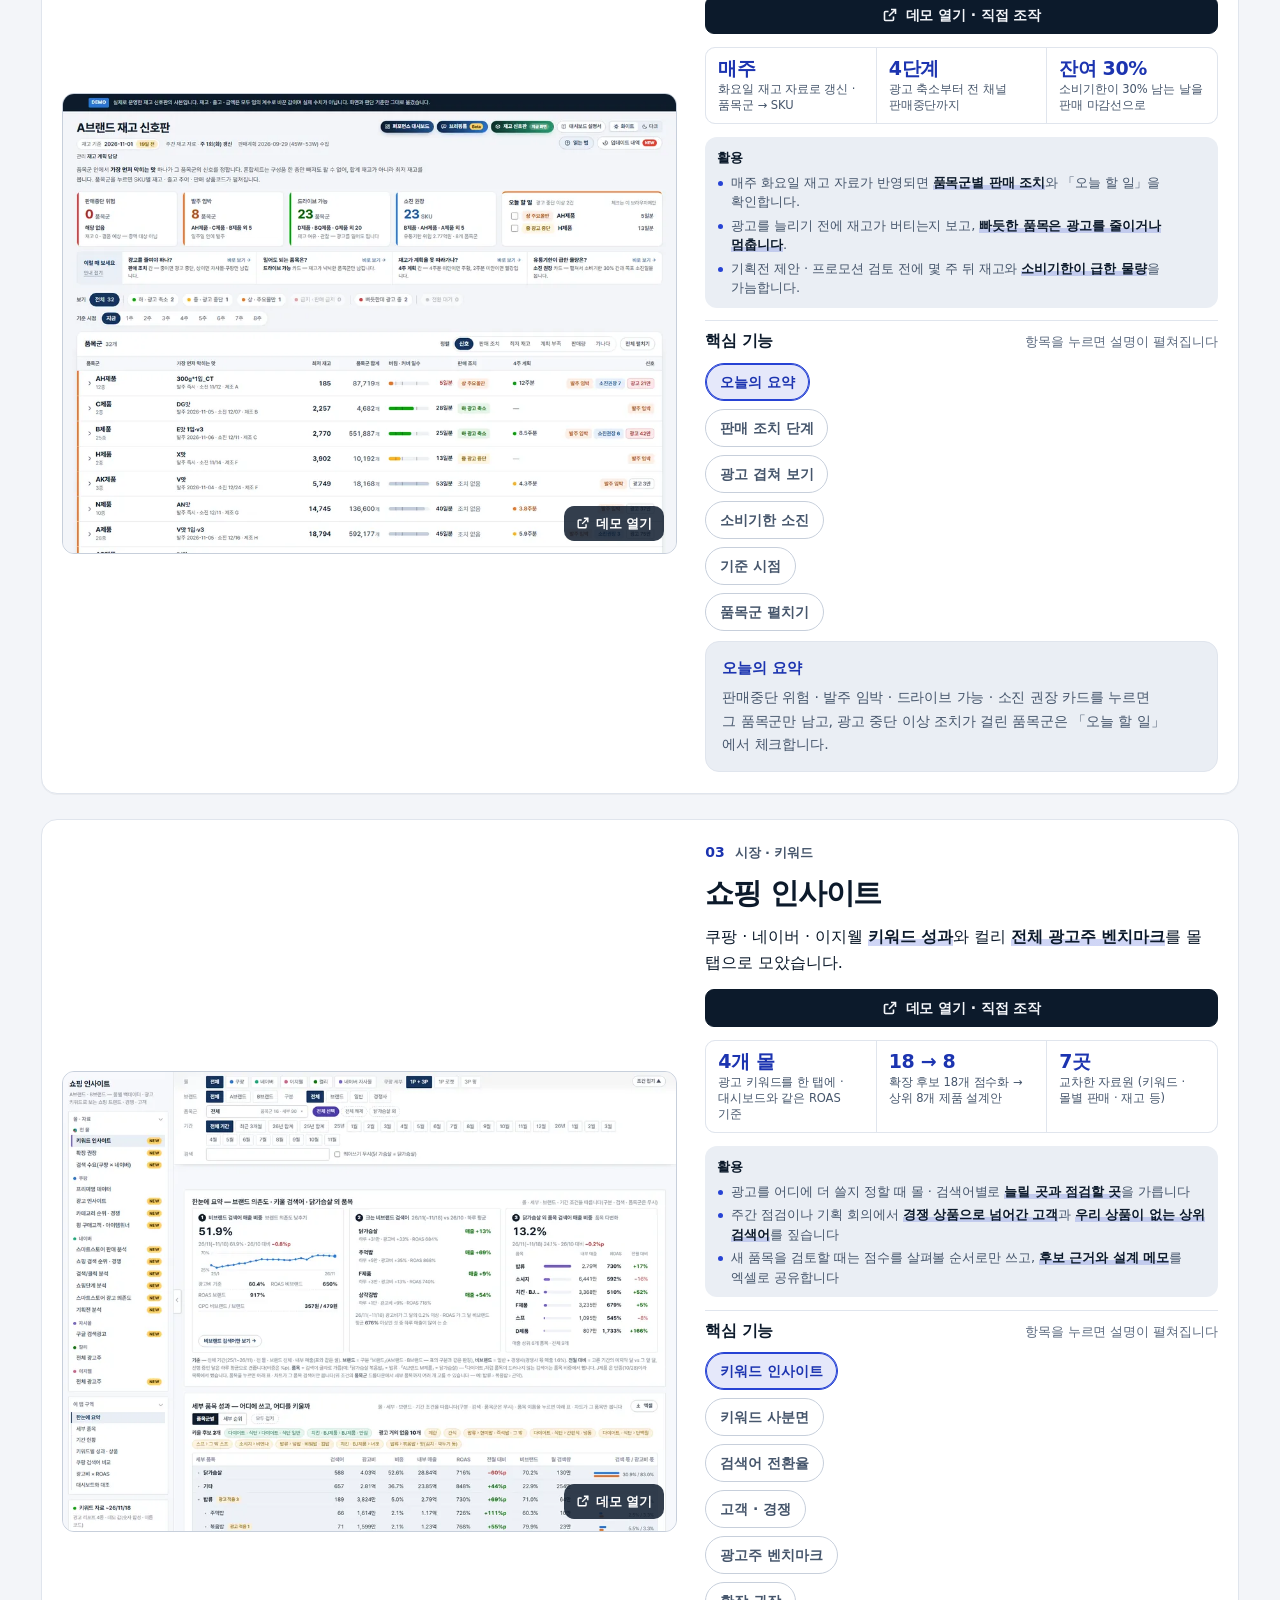
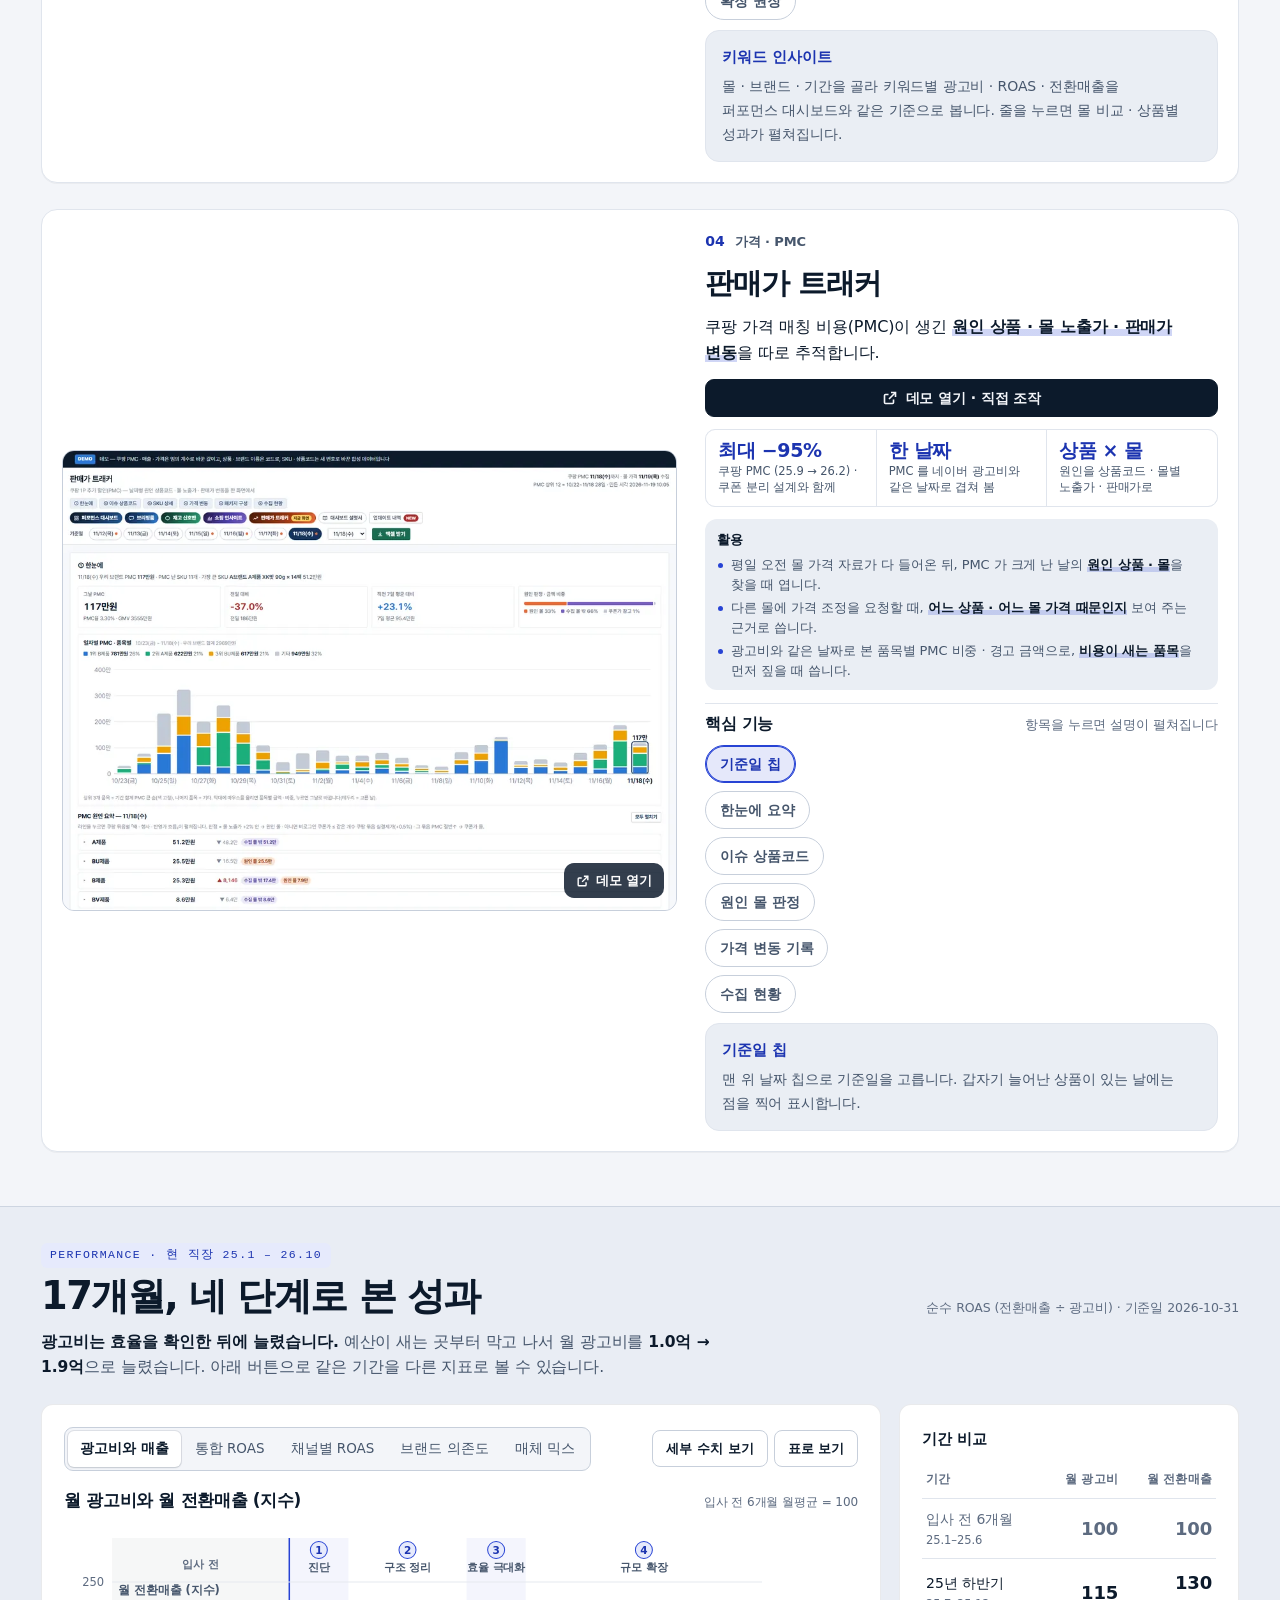
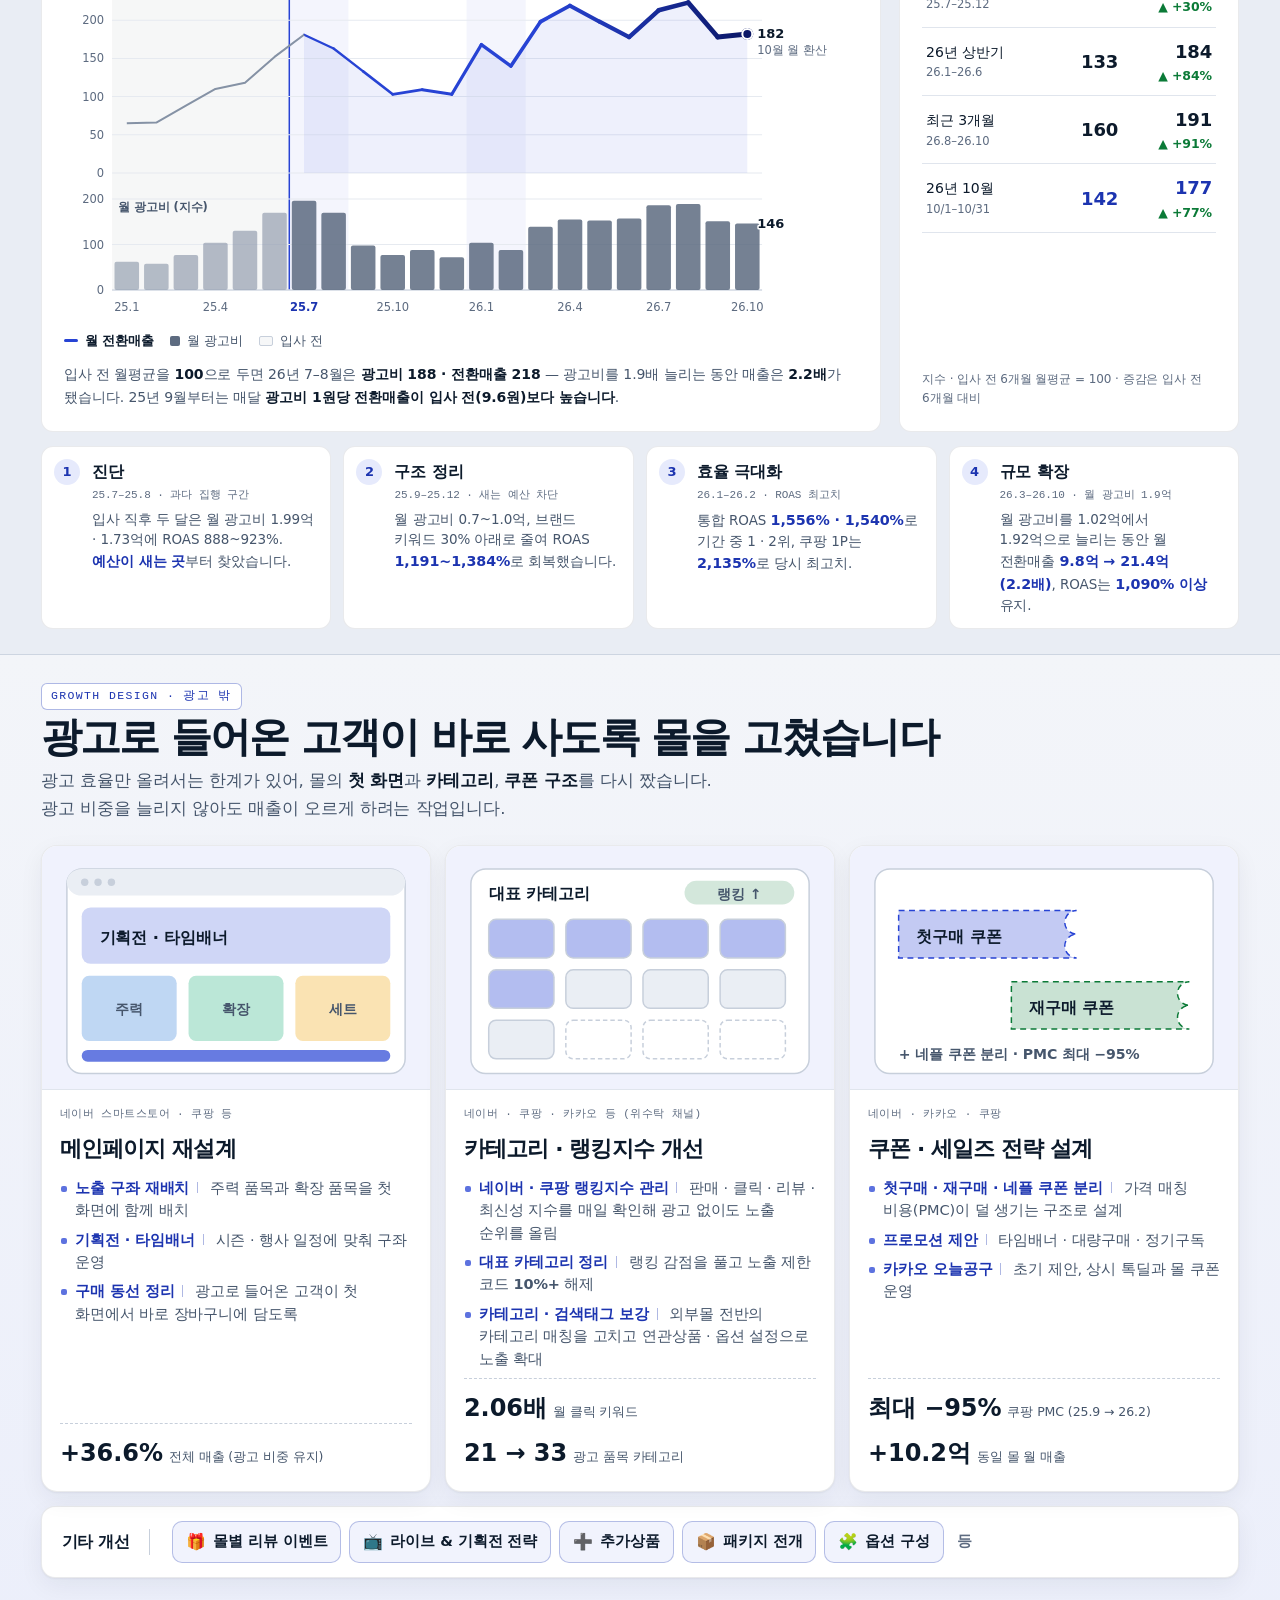
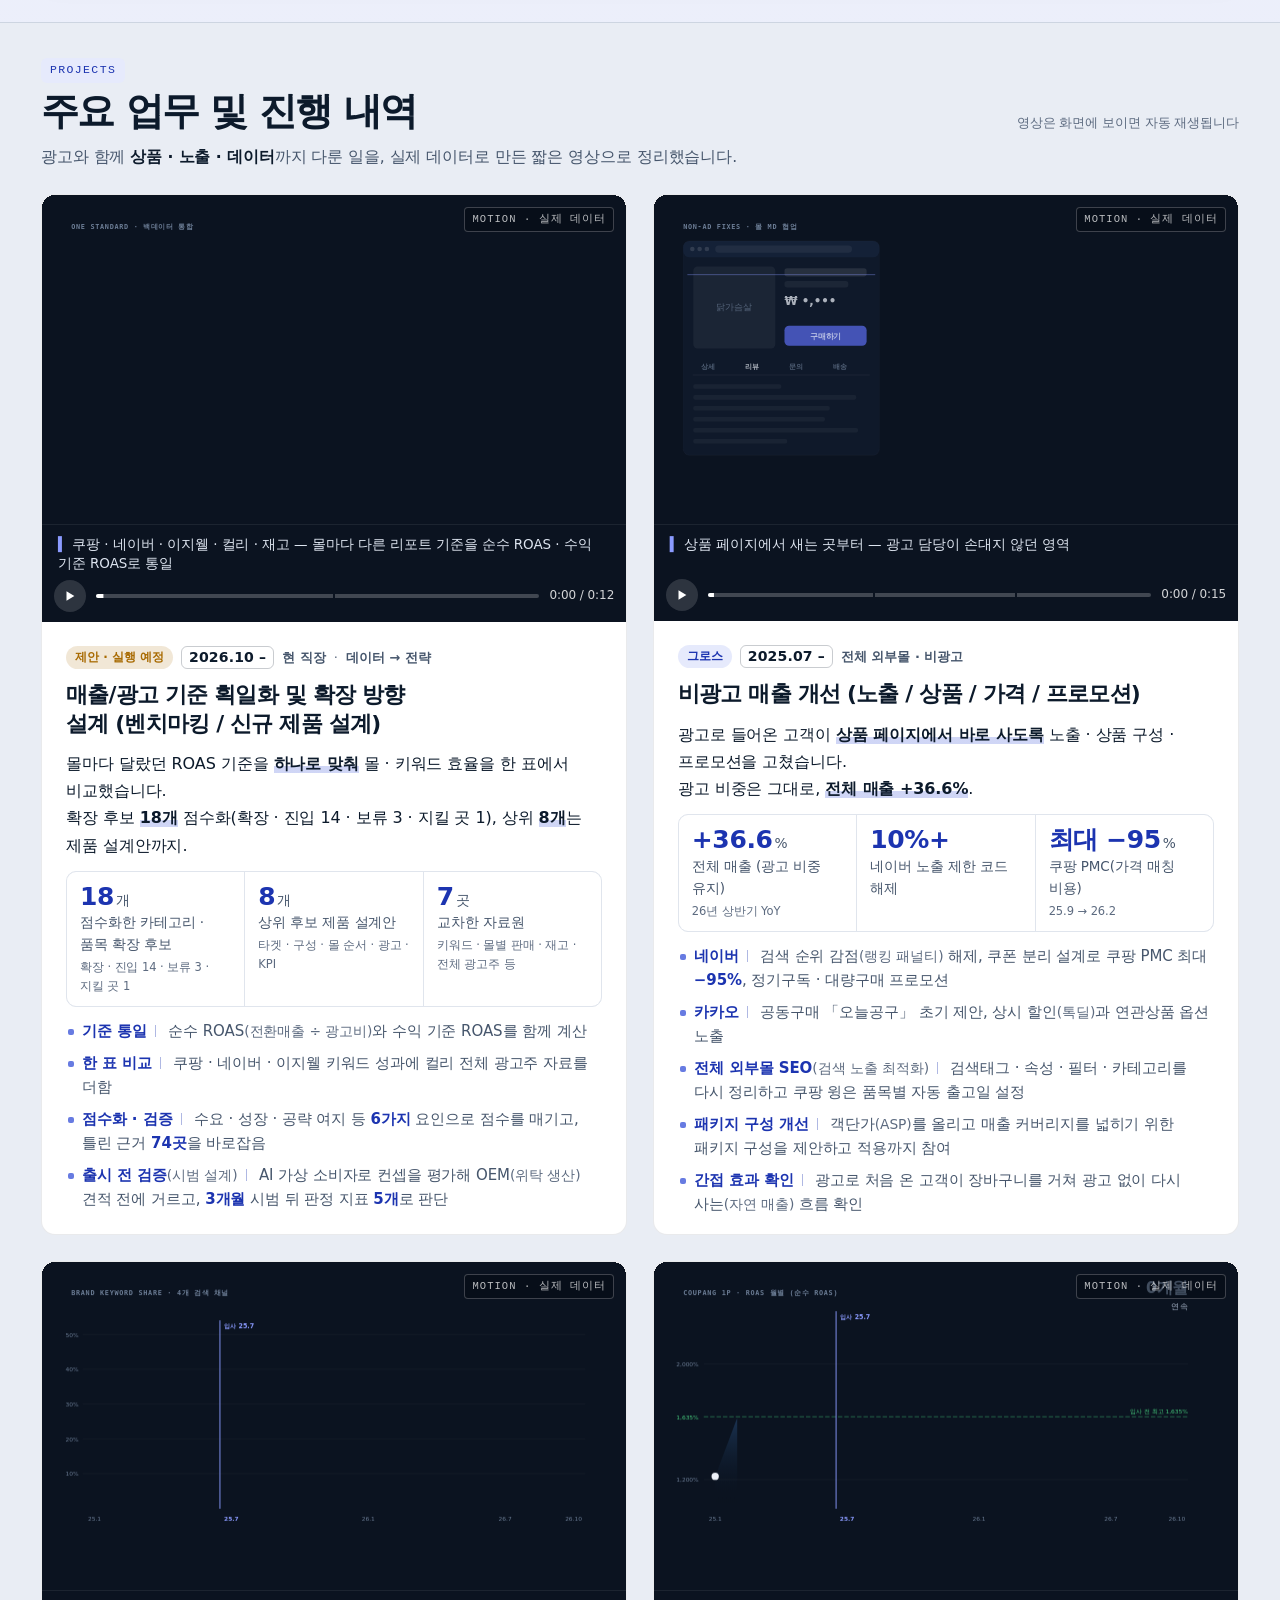
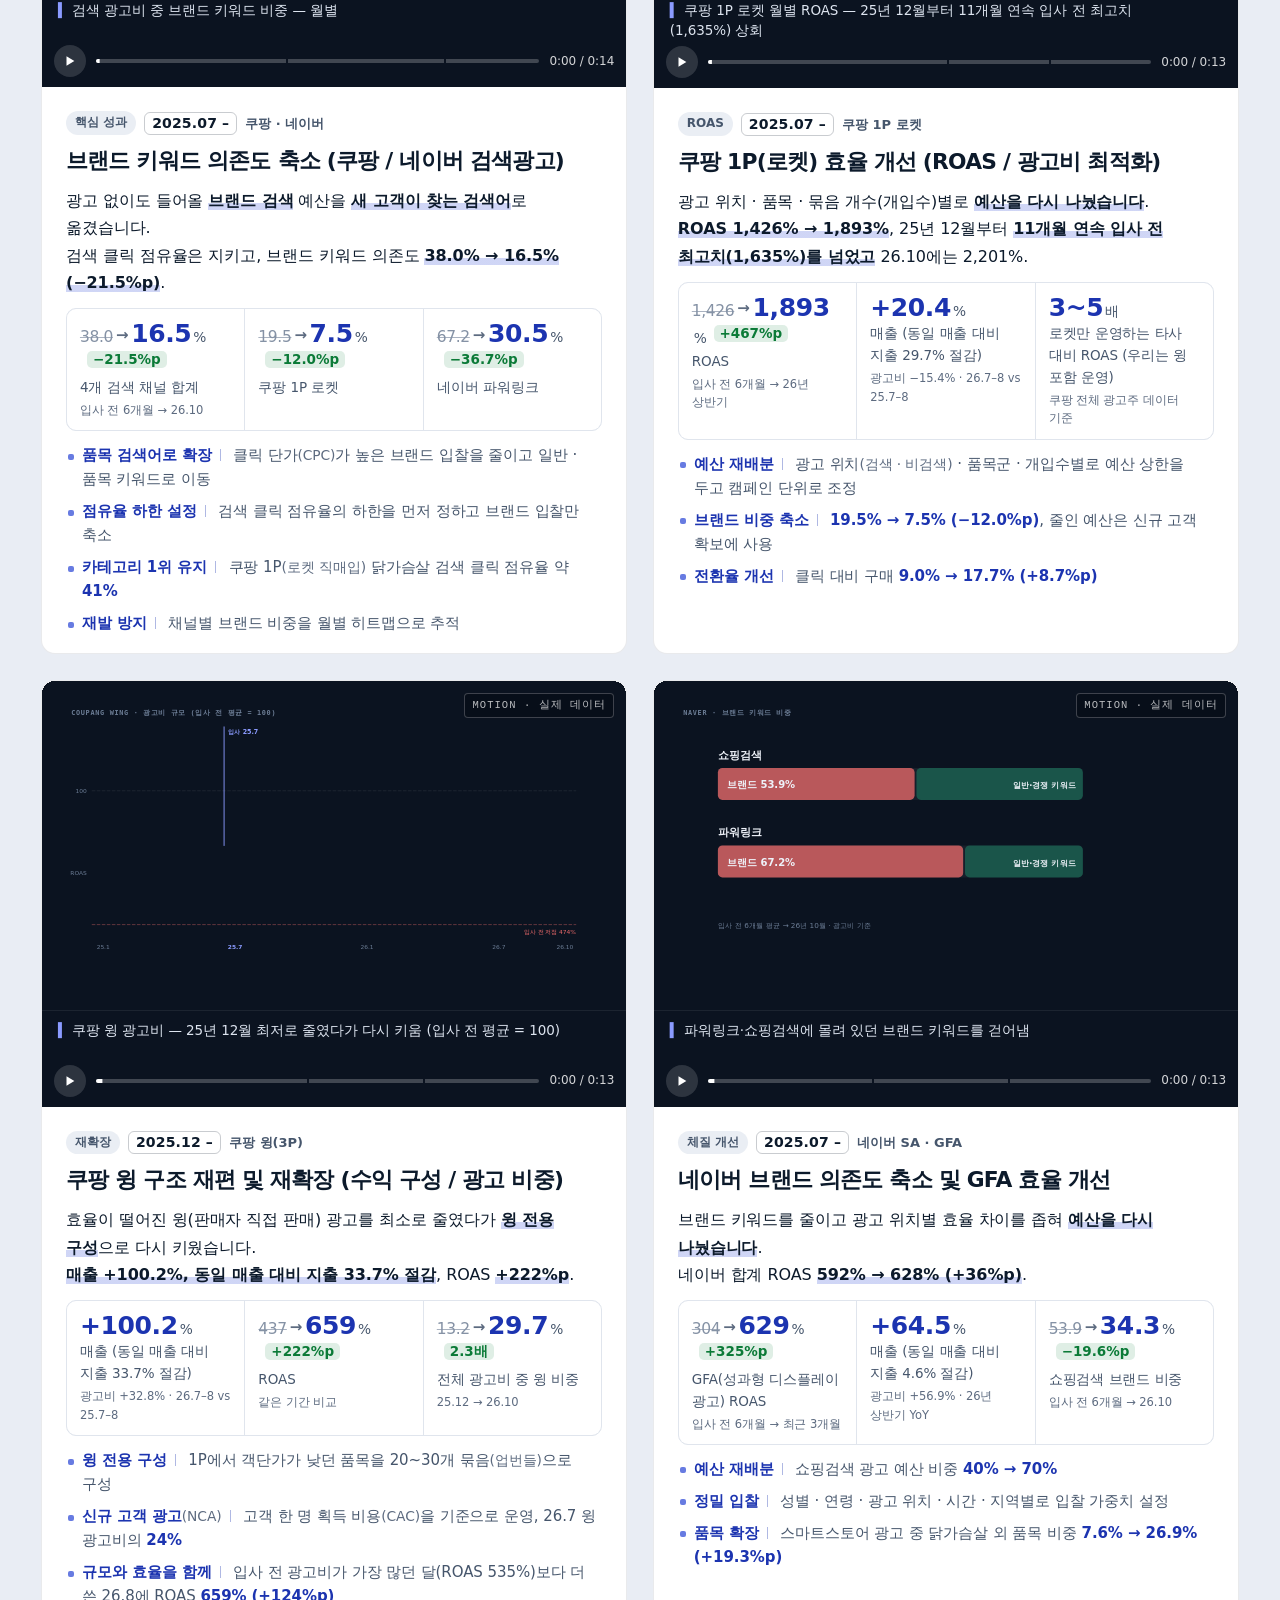
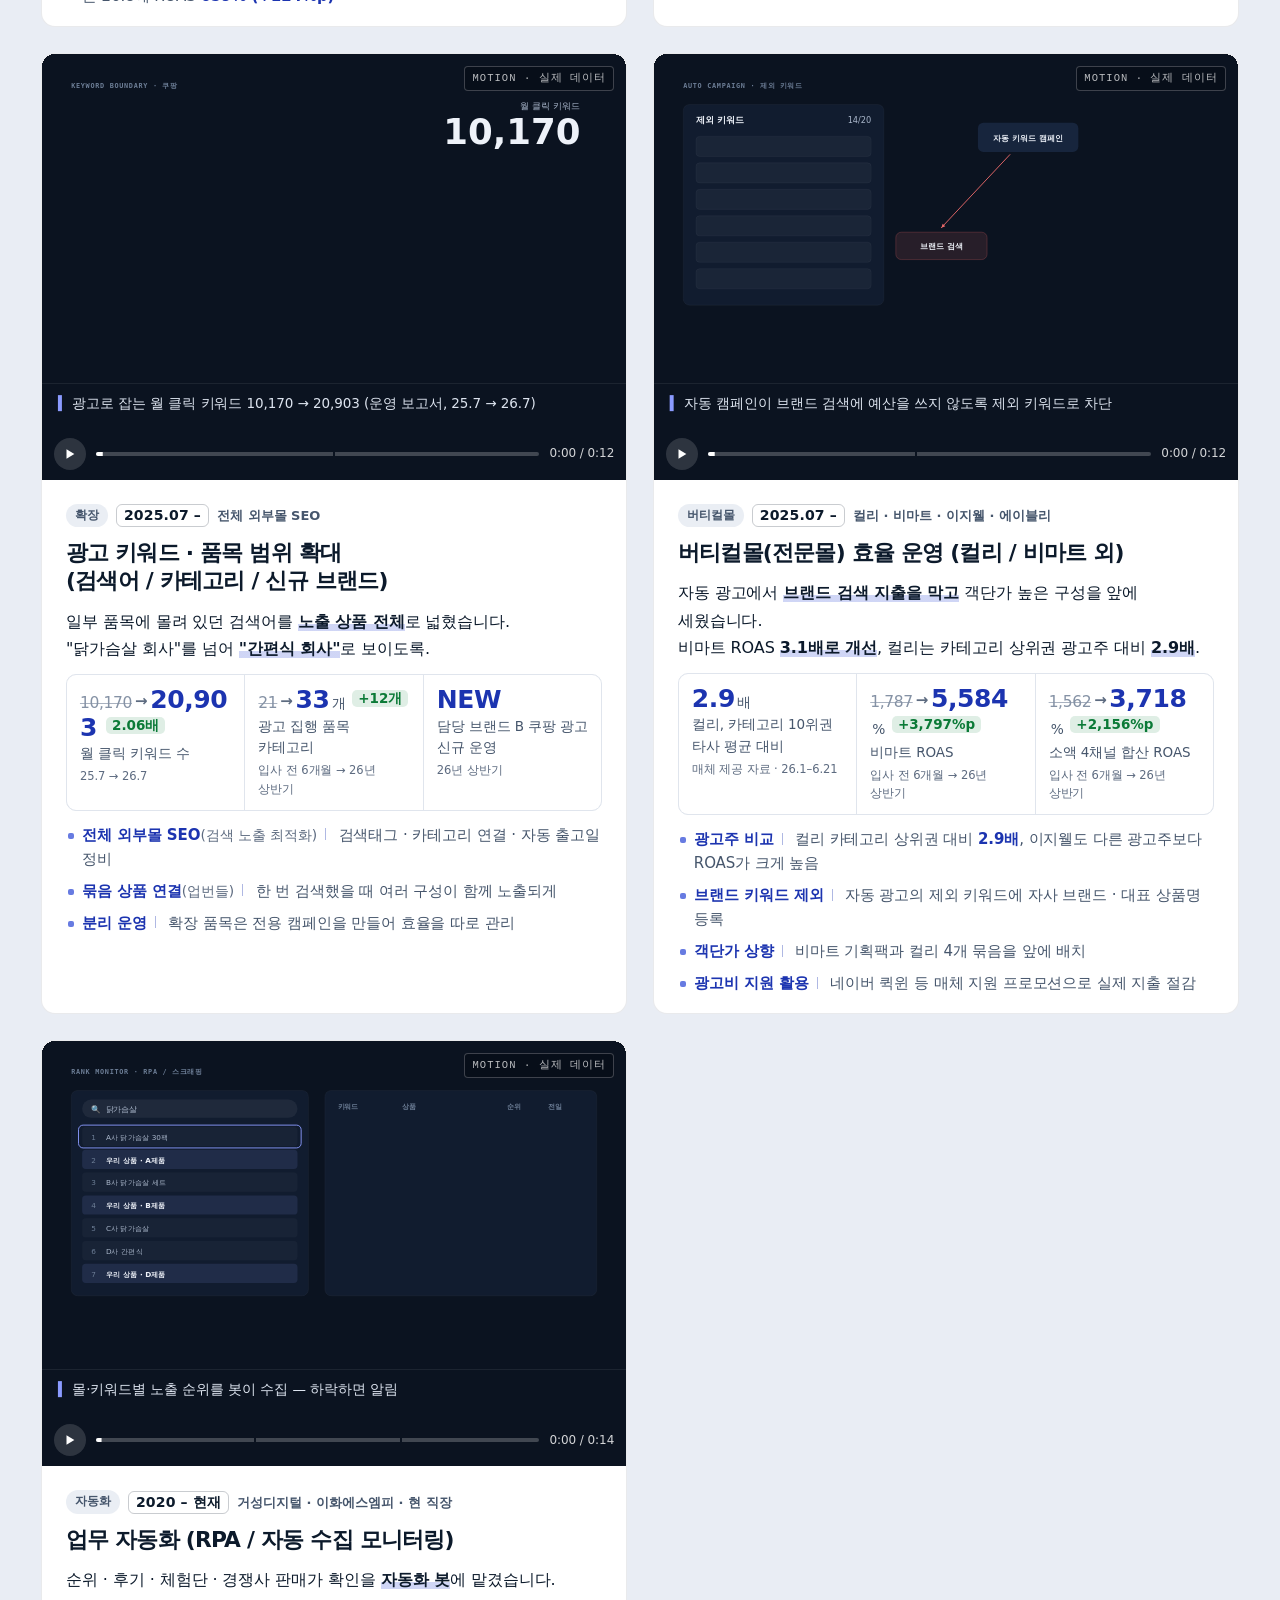
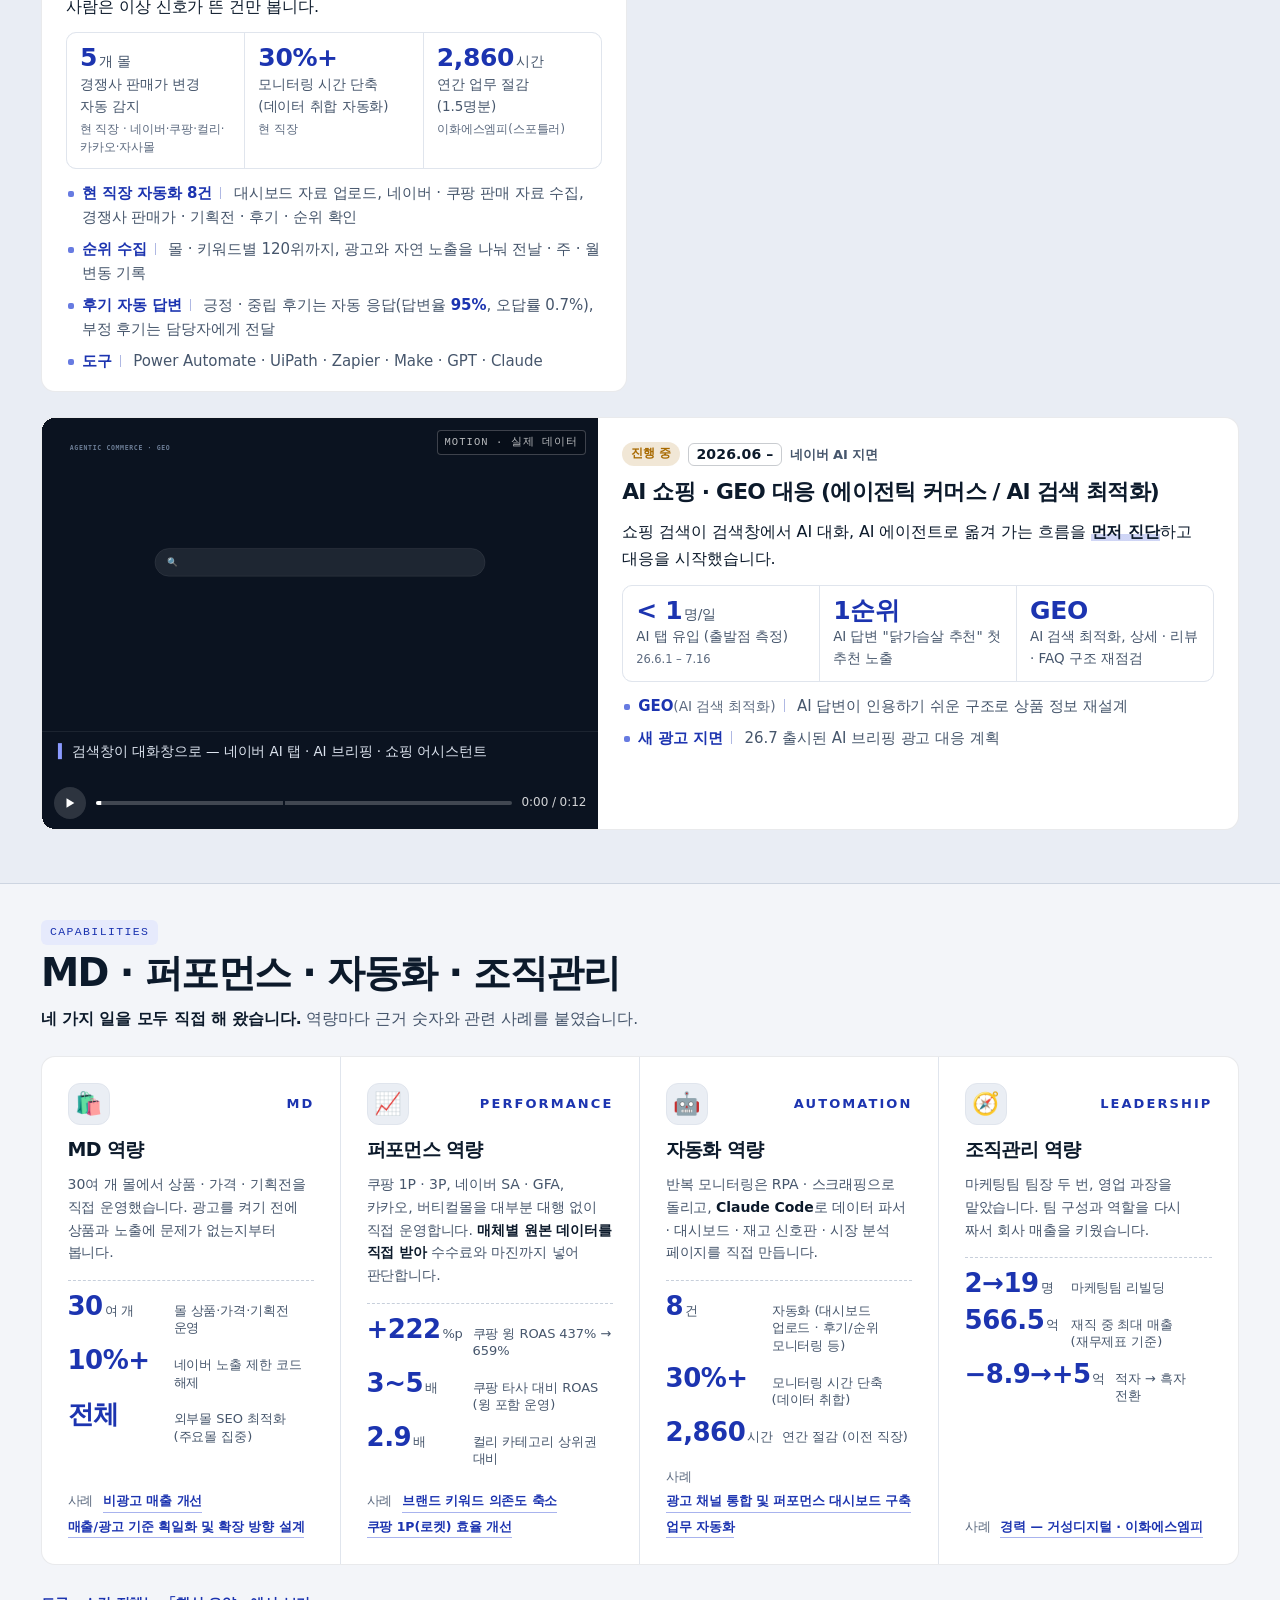
==== commit 03a8344f: "PDF 줄바꿈 손질 · 연락처 없는 공유판(?share) - PDF 줄바꿈(본인 「포트폴리오 PDF 줄바꿈 개선 — 전체적으로 너무 안 맞는다」): 인쇄 CSS text-wrap " ====
--- a/index.html
+++ b/index.html
@@ -35,6 +35,11 @@
 <script>
   /* 테마: 저장된 선택이 있으면 먼저 찍어 깜빡임을 막는다 */
   try { var t = localStorage.getItem('psj-theme'); if (t === 'light' || t === 'dark') document.documentElement.setAttribute('data-theme', t); } catch (e) {}
+  /* (2026-11-23 본인 「헤드헌터들이 포트폴리오 페이지를 못 쓰는 거 같으니 전화번호 · 이메일 노출이 안 되는 포트폴리오」) 공유판 — 주소에 ?share 가 있으면
+     html.share-view: 메일 · 전화를 그리지 않는다(app.js SHARE · en.html · resume-pdf.html 같은 표시). 이 탭에서는 이어 간다(sessionStorage psj-share), ?share=0 이면 끈다. CLAUDE.md 5-6 */
+  (function () { var m = /[?&]share(?:=([^&#]*))?(?:&|#|$)/.exec(location.search), on = !!m && m[1] !== '0';
+    try { if (m) { if (on) sessionStorage.setItem('psj-share', '1'); else sessionStorage.removeItem('psj-share'); } on = on || (!m && sessionStorage.getItem('psj-share') === '1'); } catch (e) {}
+    if (on) document.documentElement.classList.add('share-view'); })();
 </script>
 </head>
 <body>
--- a/assets/style.css
+++ b/assets/style.css
@@ -2576,3 +2576,17 @@
 @media screen and (max-width: 600px) {
   .ticker { display: none; }
 }
+
+/* ===== (2026-11-23) PDF 줄바꿈 — 본인 「포트폴리오 PDF 줄바꿈 개선 좀 해줘. 전체적으로 너무 안 맞는다」 =====
+   인쇄에는 고아 줄을 막는 text-wrap 이 없었다(휴대폰 화면에만 body pretty) → 마지막 줄에 「나눴습니다.」 「1.7배」 한 낱말만 떨어지던 것.
+   본문은 pretty(마지막 몇 줄을 고르게), 제목 · 숫자 칸 이름 · 그림 설명처럼 짧은 덩어리는 balance(줄 길이를 고르게).
+   화살표 · 괄호 · 구분점 묶음은 app.js printWrap(인쇄하는 동안만 U+00A0). 실측은 CLAUDE.md 5-1 「PDF 줄바꿈」 */
+@media print {
+  body { text-wrap: pretty; }
+  h1, h2, h3, h4, .proj .facts .fk, .proj .facts .fs, .dash-side .facts .fk, .arc figcaption b, .belief .bev, .xd .facts .fk,
+  .factgrid dt, .factgrid dd, .hero .hs-k + span { text-wrap: balance; }   /* 핵심 성과 칸(.kpi .d)은 balance 를 걸면 「41억 / (+33.1%)」로 갈라져 뺐다 */
+  /* 주요 업무 숫자 칸 이름 끝 괄호(app.js fkNote) — 이름 아래 작은 줄로. 칸 이름이 괄호 중간에서 꺾이지 않게 */
+  .proj .facts .fkn { display: block; font-size: 7.5pt; font-weight: 400; color: var(--ink-3); line-height: 1.3; margin-top: 1pt; }
+  /* 띄어쓰기 없이 붙은 조사 · 기호 낱말(「1,384%로」 「2배+」) — app.js printWrap 이 인쇄하는 동안만 감싼다 */
+  .pw-nw { white-space: nowrap; }
+}
--- a/assets/paged.css
+++ b/assets/paged.css
@@ -187,7 +187,7 @@
 /* ---------- (2026-11-20 본인 「모바일에서도 화면 최적화 전체적으로」 — 조사 에이전트 측정값 기준) */
 /* 휴대폰(≤760px) 상단 바 한 줄 줄이기 — 「스크롤로 보기」 글자만 남기고 다른 도구는 아이콘만(135 → 109px, 사파리 보이는 높이에서 핵심 성과 둘째 줄 48 → 67%) */
 /* (2026-11-23 본인 「스크롤이 메인 페이지로」) 스크롤판(본판 기본)에도 같게 — 「장으로 보기」 글자가 생긴 뒤로 이름 · 도구가 한 줄에 안 들어가 상단 바가 세 줄(127px)이었고
-   390×664(아이폰 사파리 보이는 높이)에서 핵심 성과 끝이 709px 로 화면 밖이었다. 이 판(paged.css)을 받는 페이지 = 본판 · topics · toggle(모두 #modeBtn · 장 넘김 있음) */
+   390×664(아이폰 사파리 보이는 높이)에서 핵심 성과 끝이 709px 로 화면 밖이었다. paged.css 를 받는 페이지는 본판 index.html 뿐이다 */
 @media (max-width: 760px) {
   .mast .shell:has(#modeBtn) { row-gap: 6px; }
   html.tabmode .mast .shell { row-gap: 6px; }
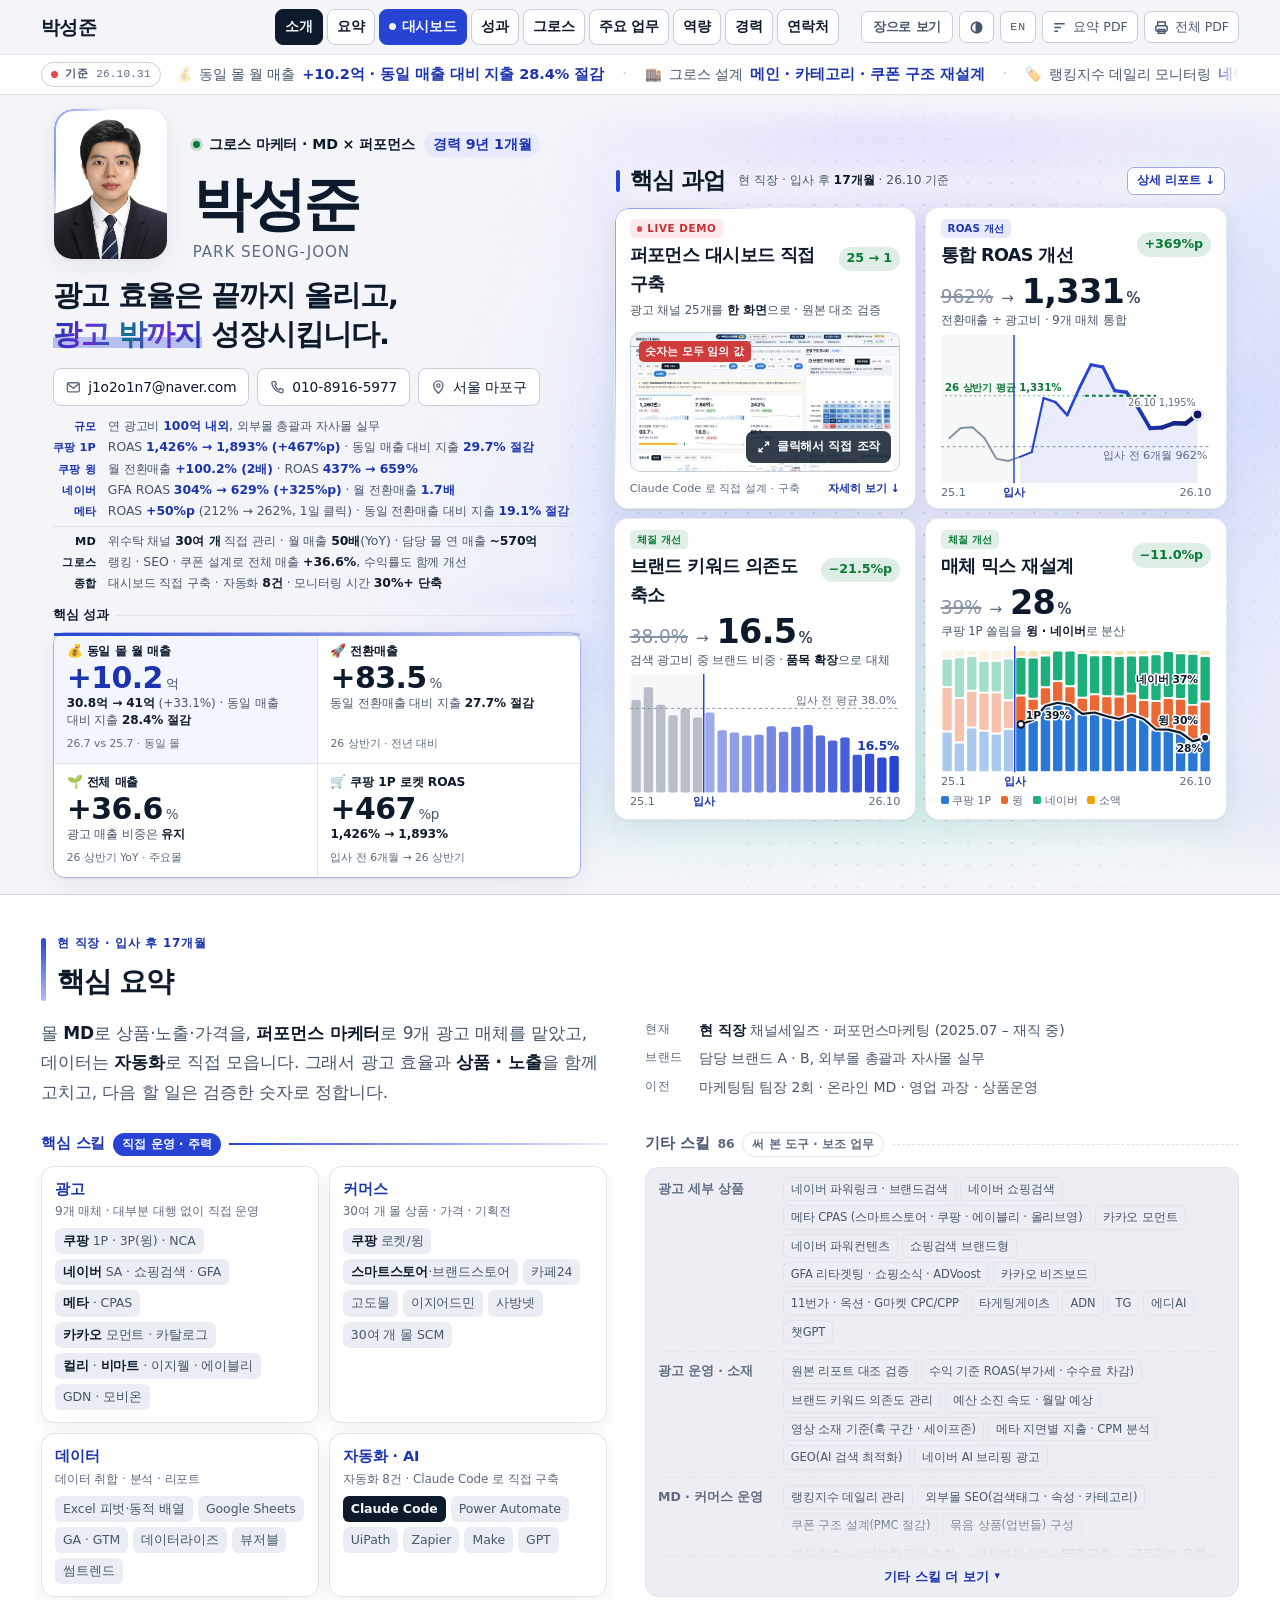
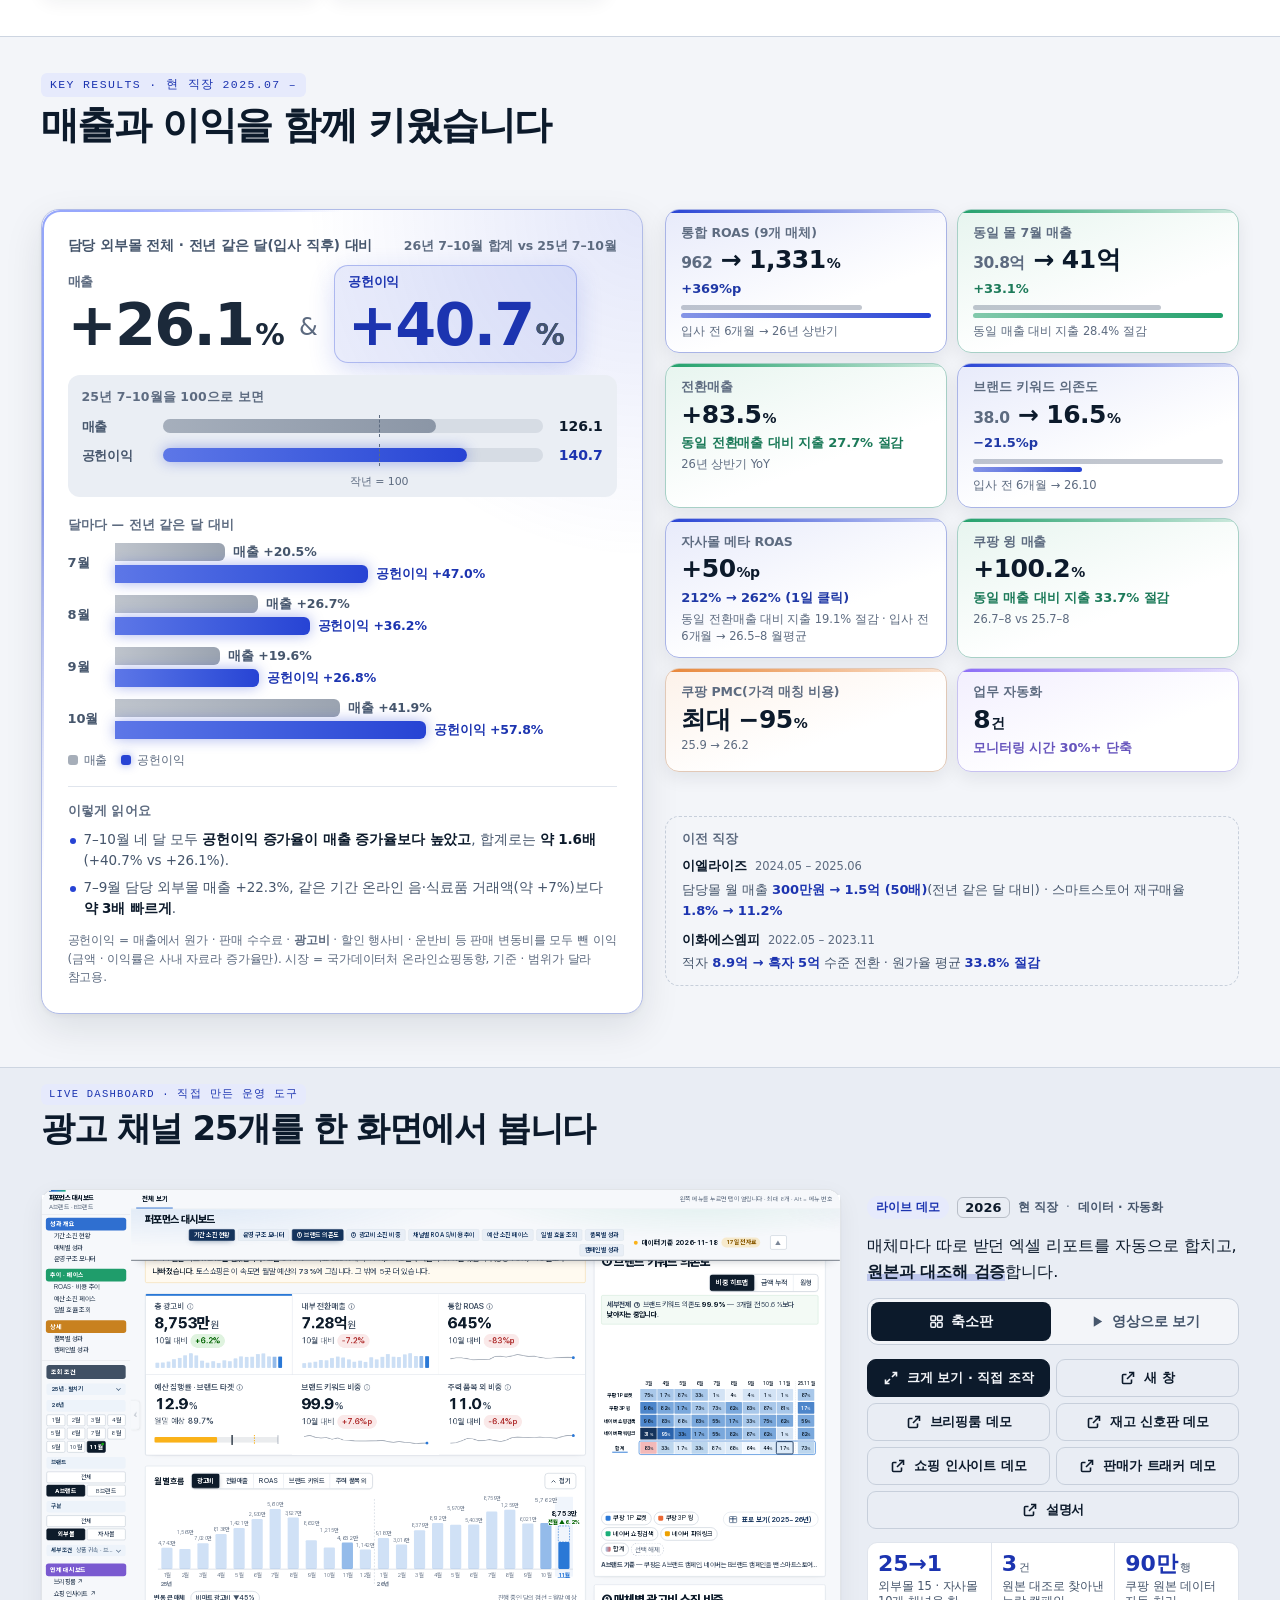
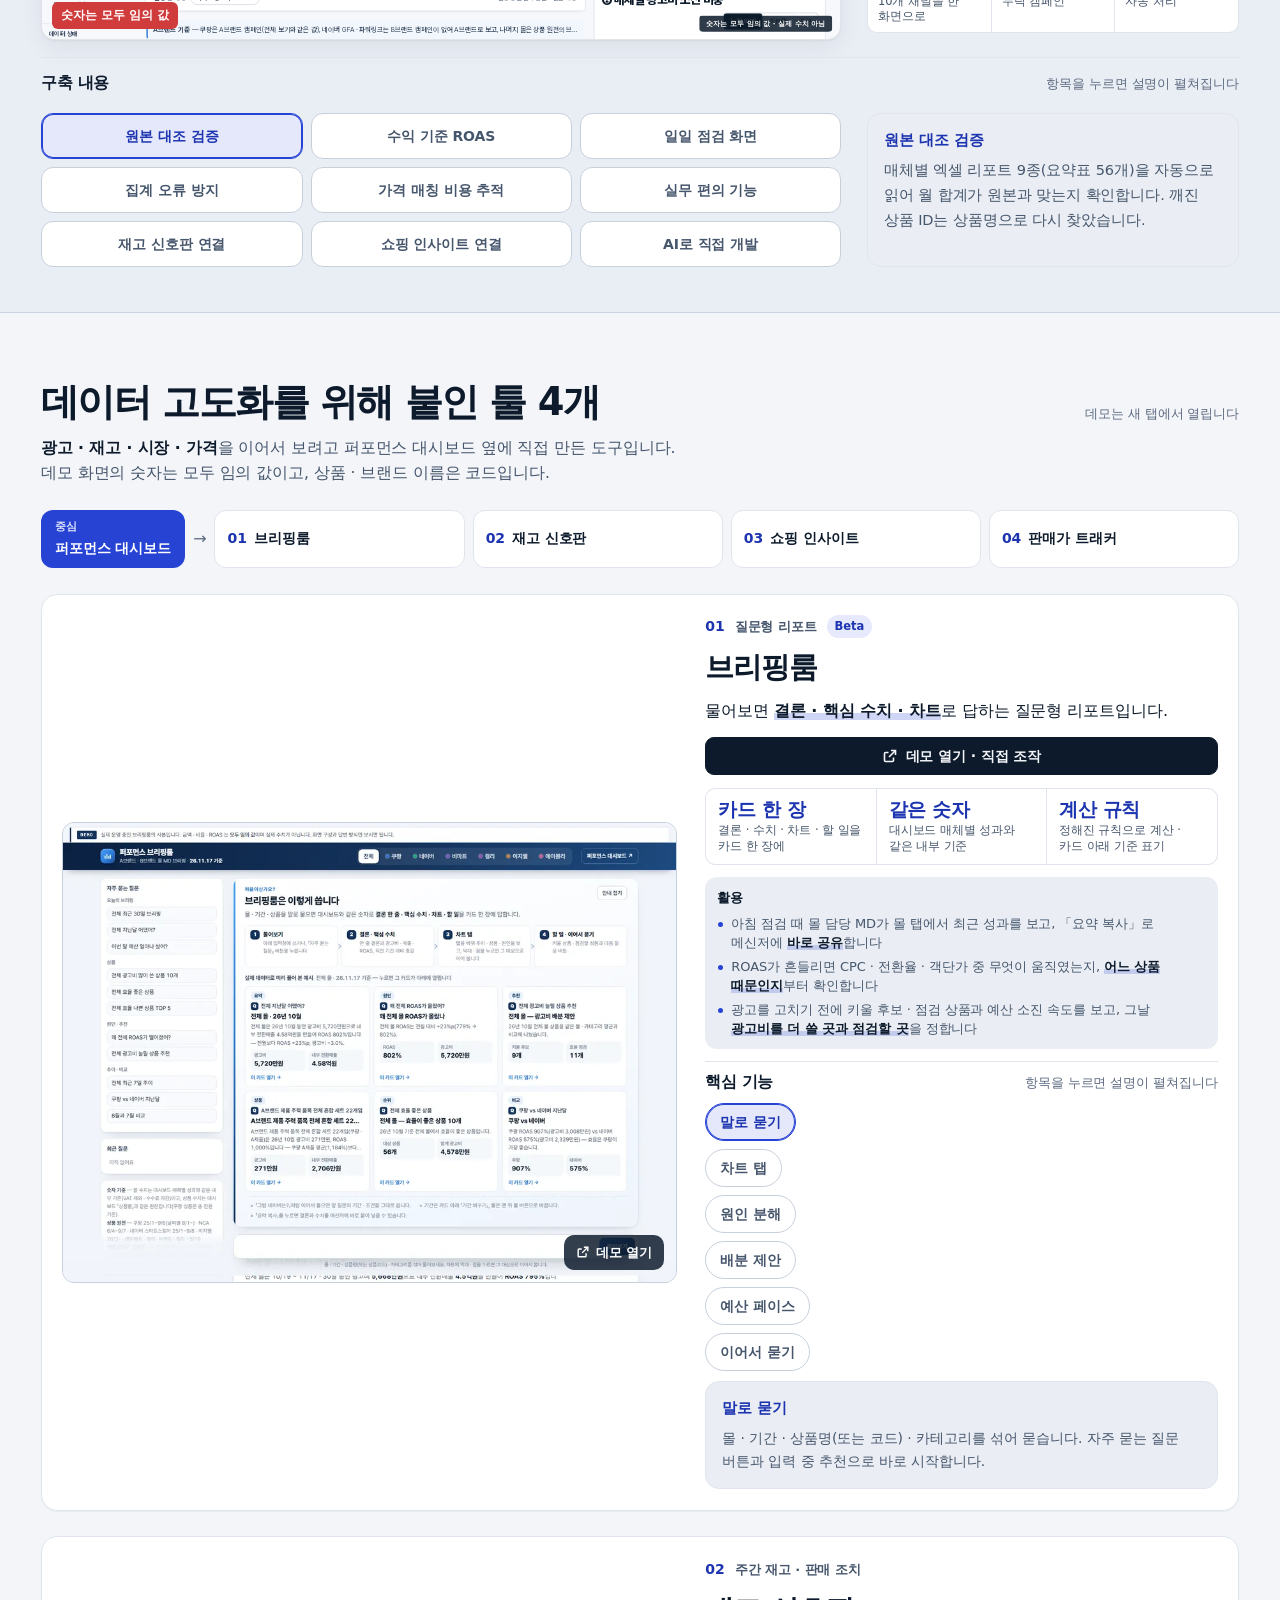
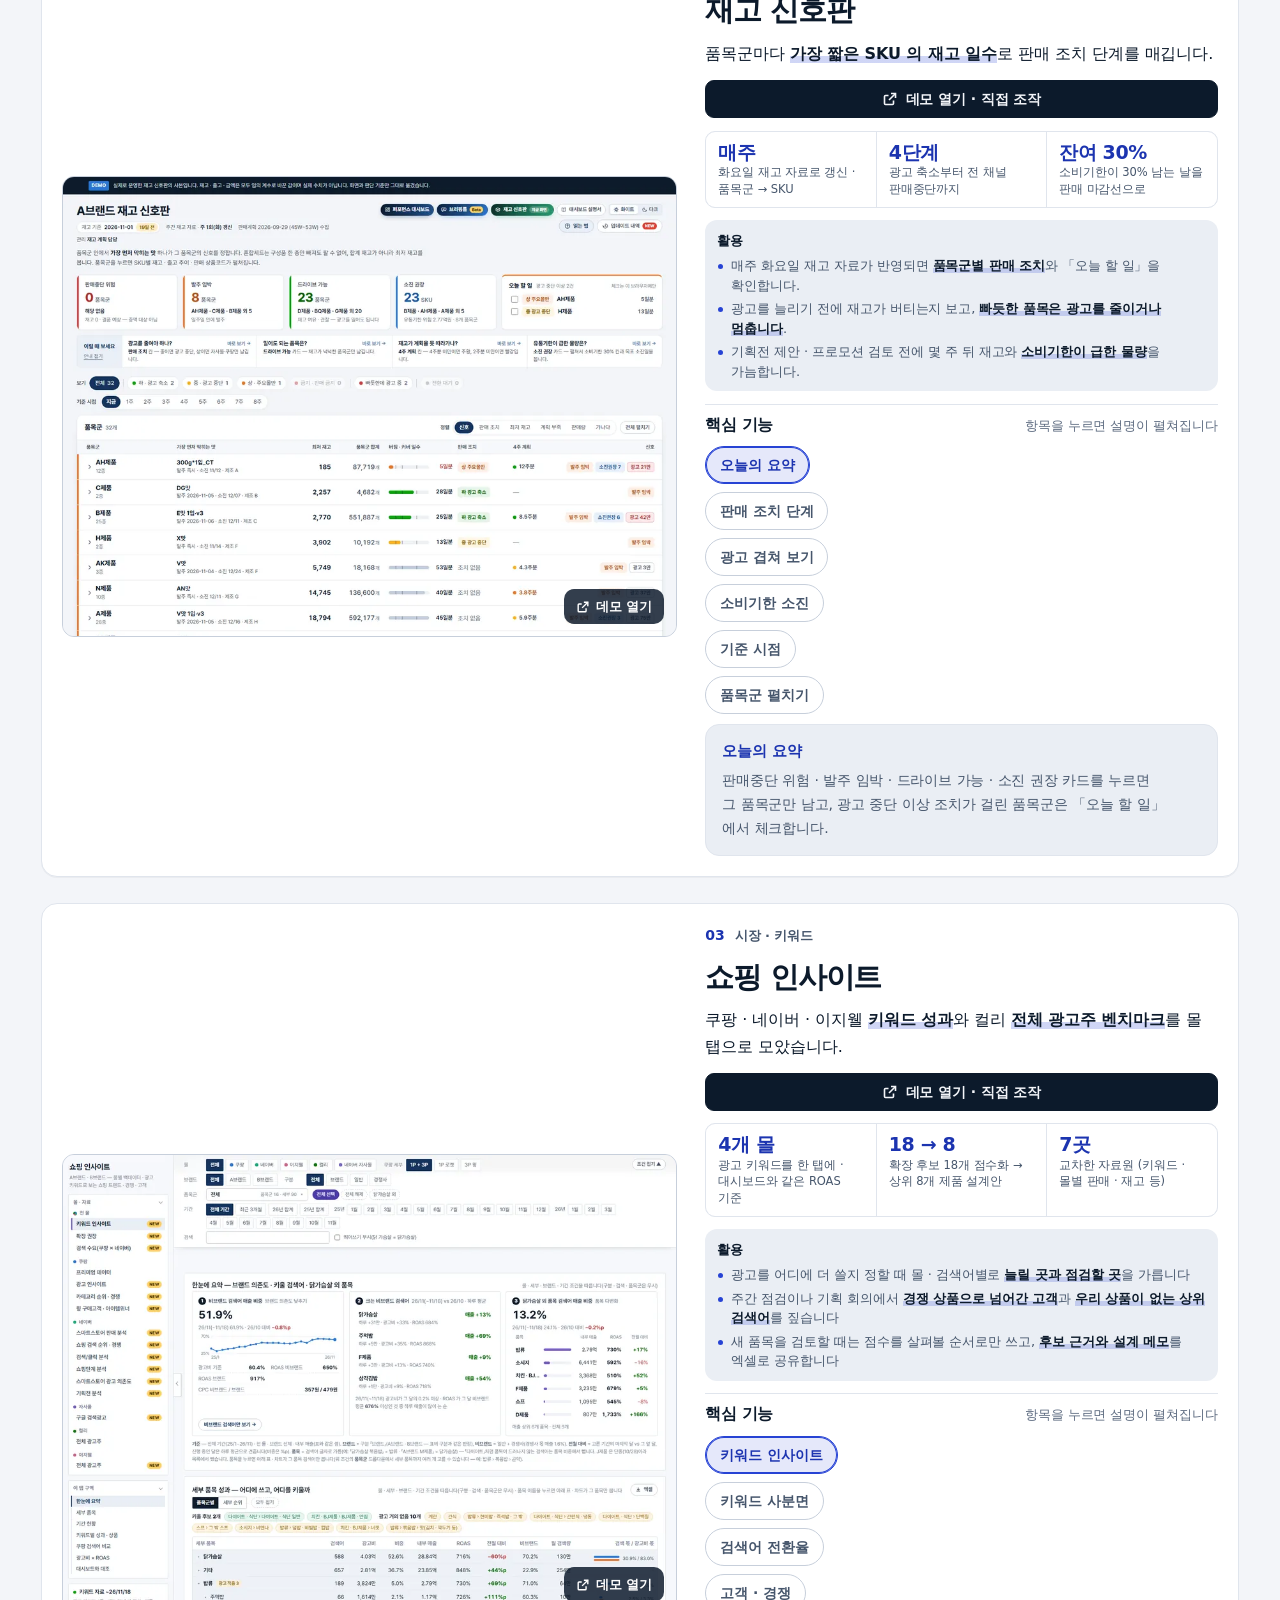
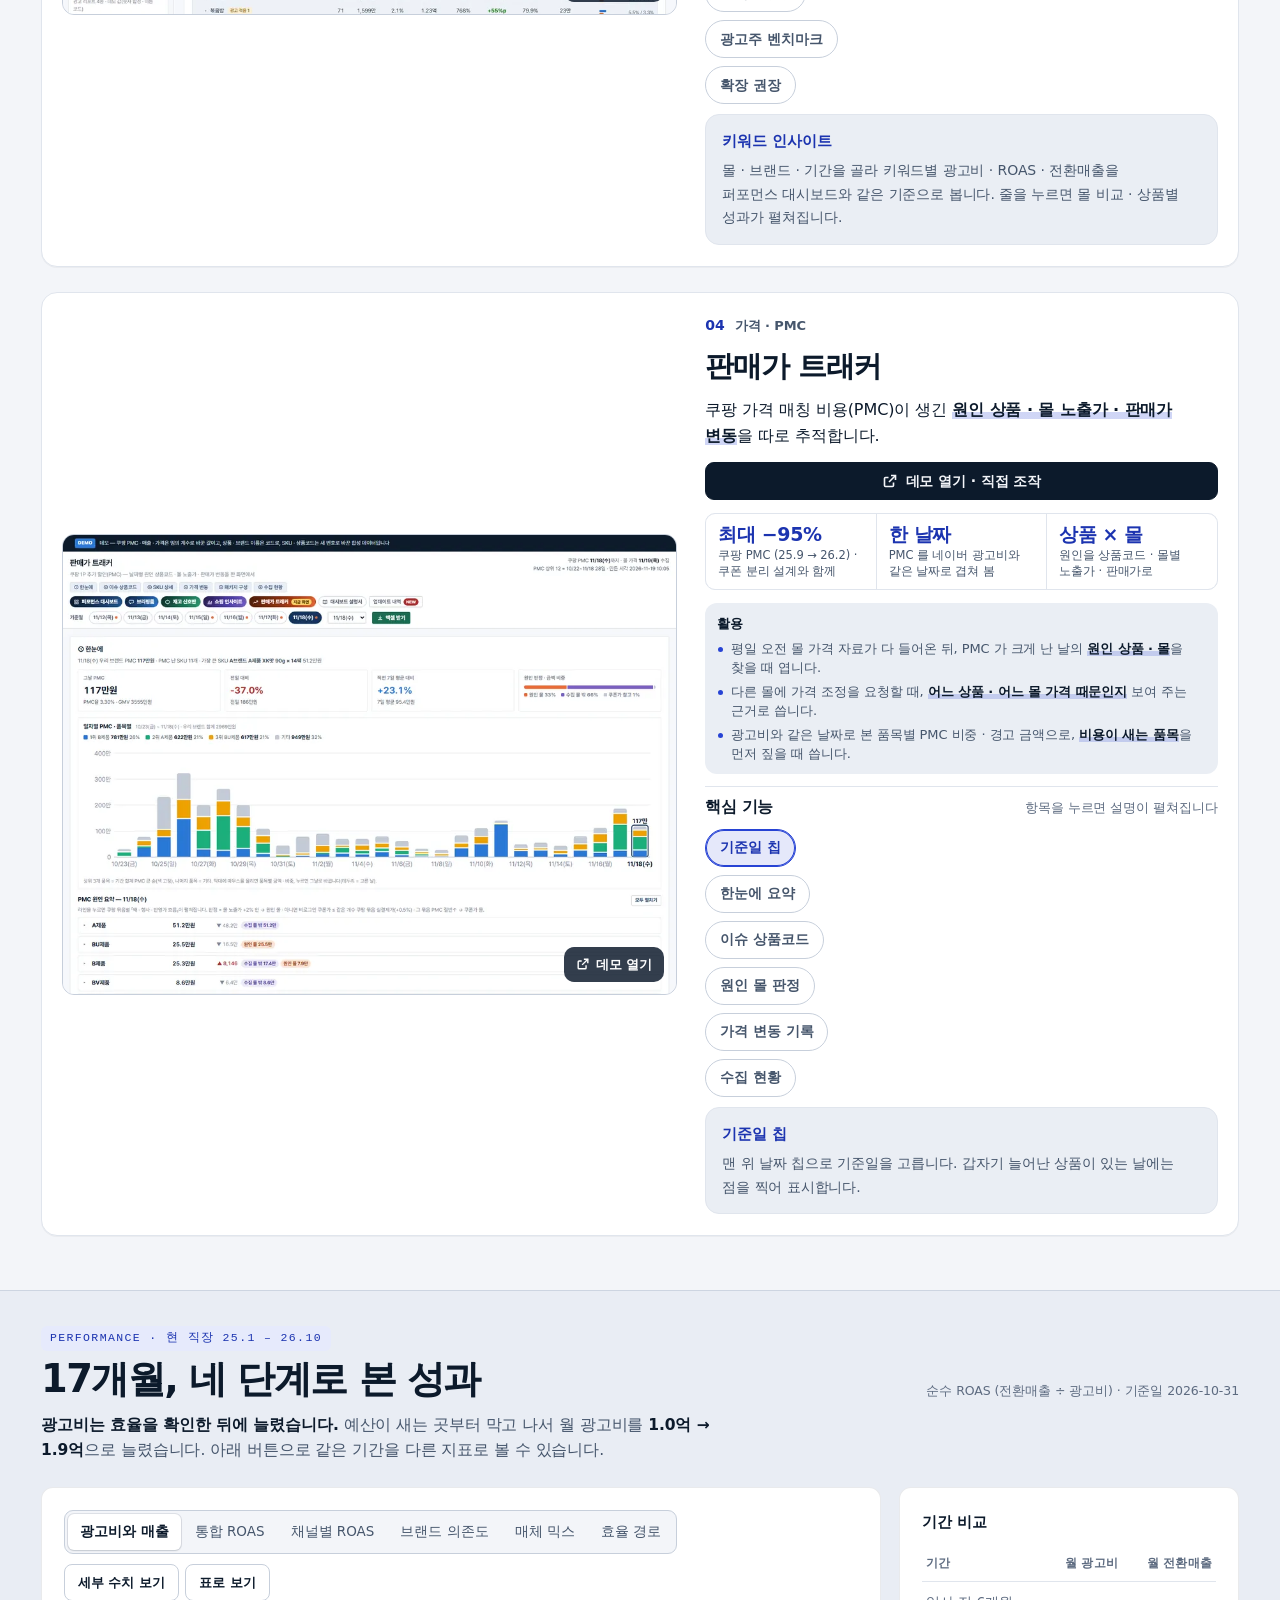
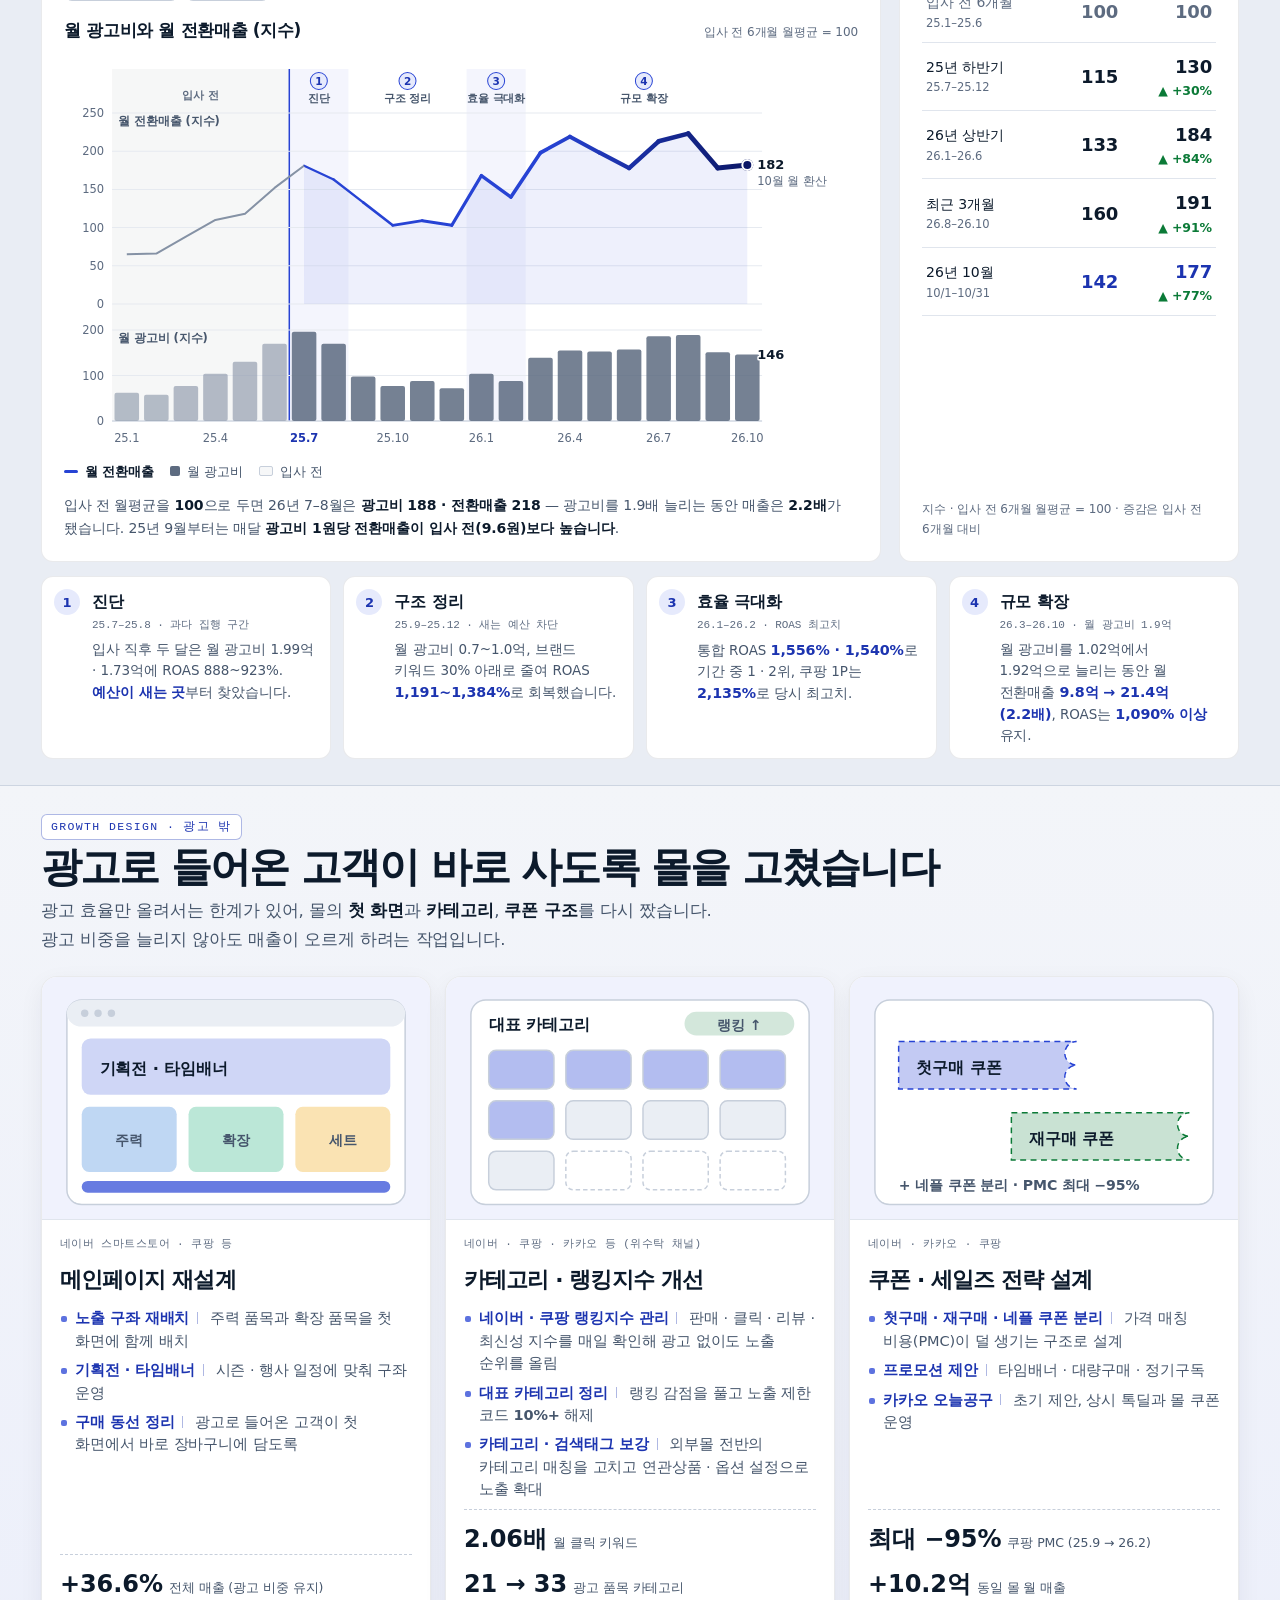
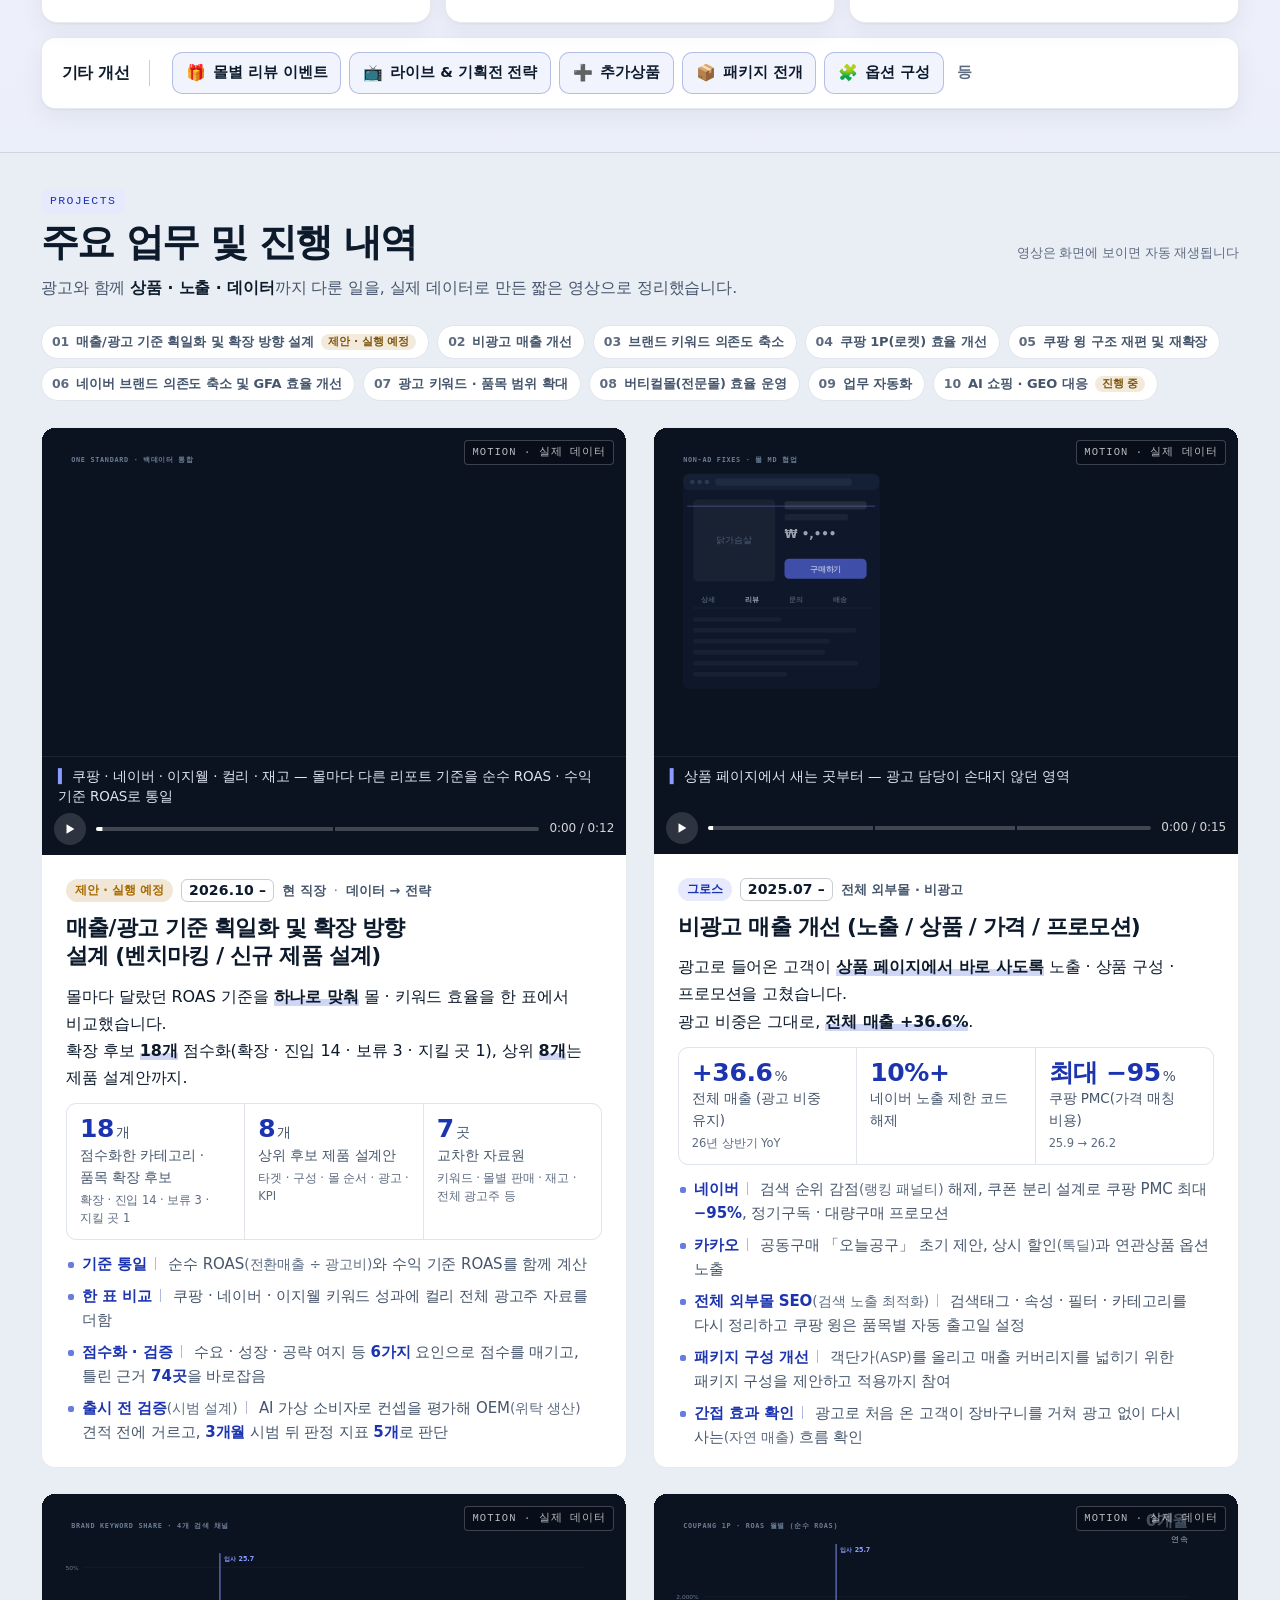
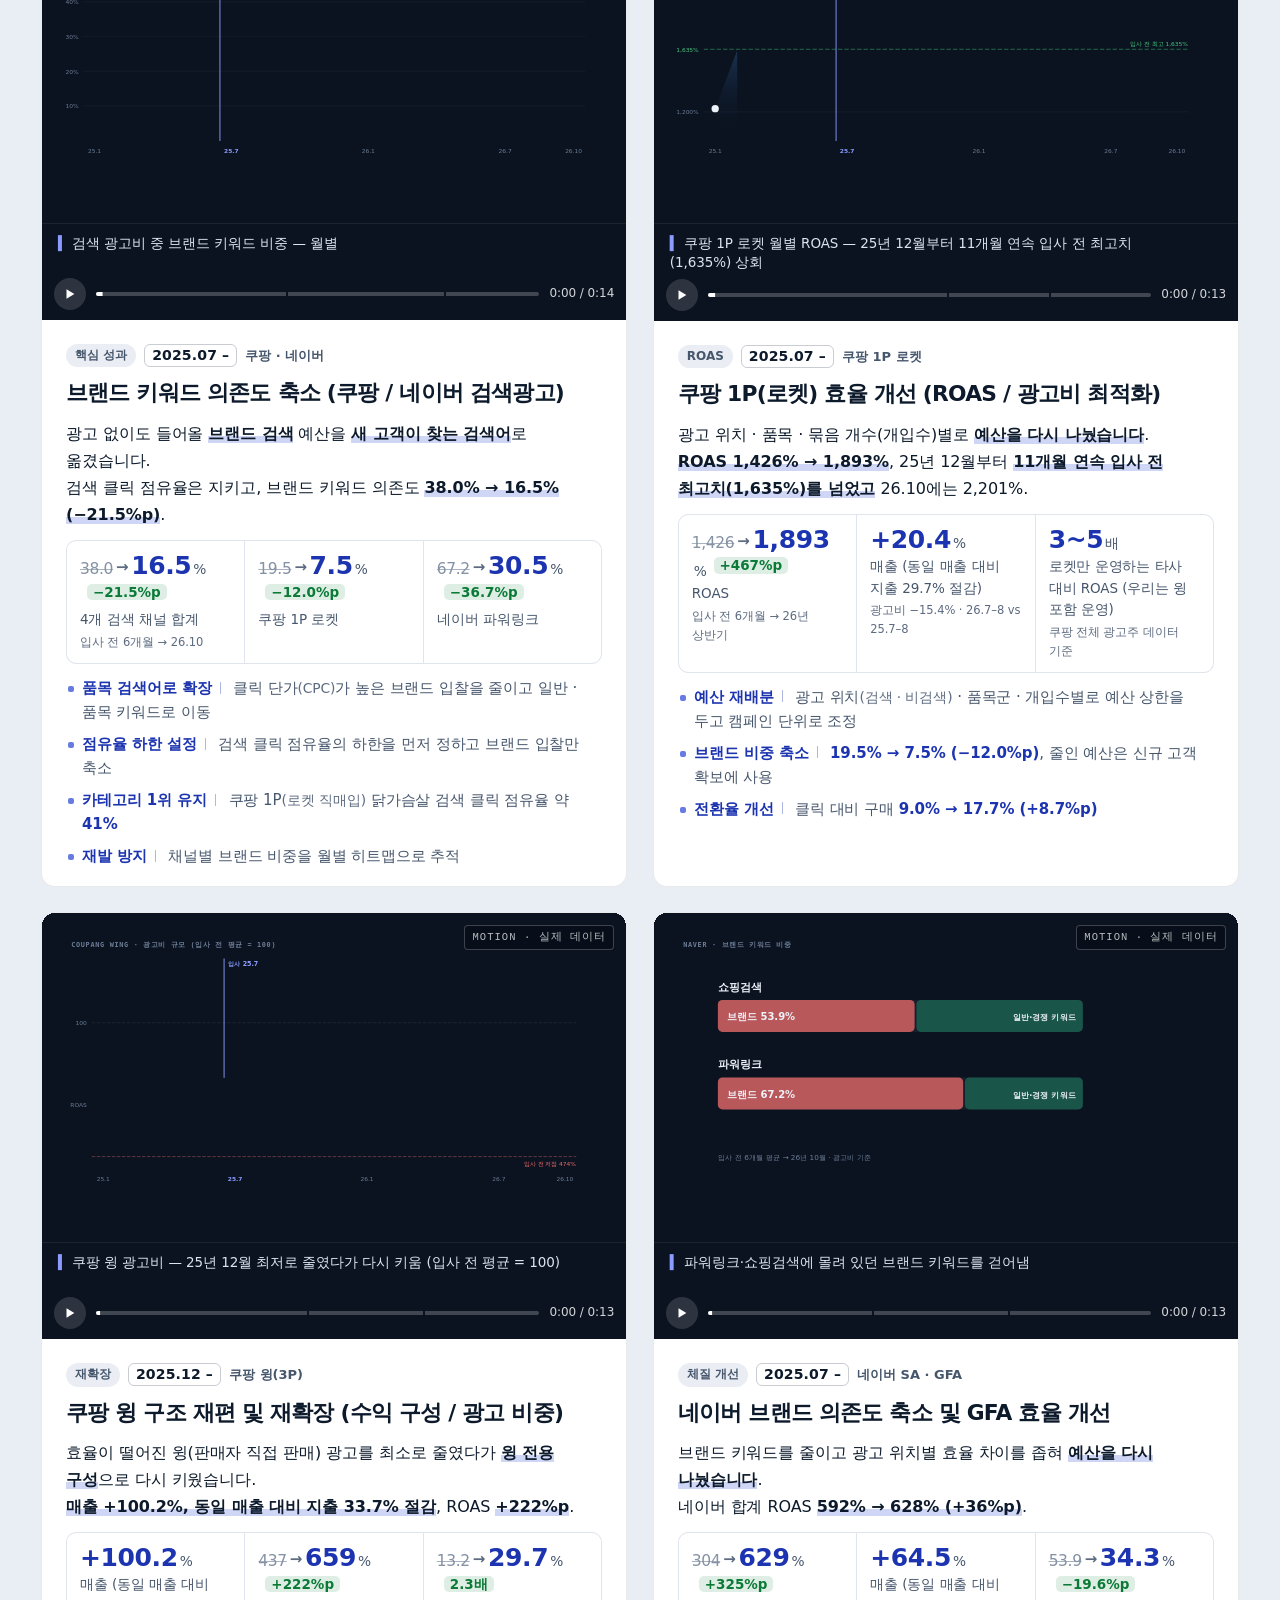
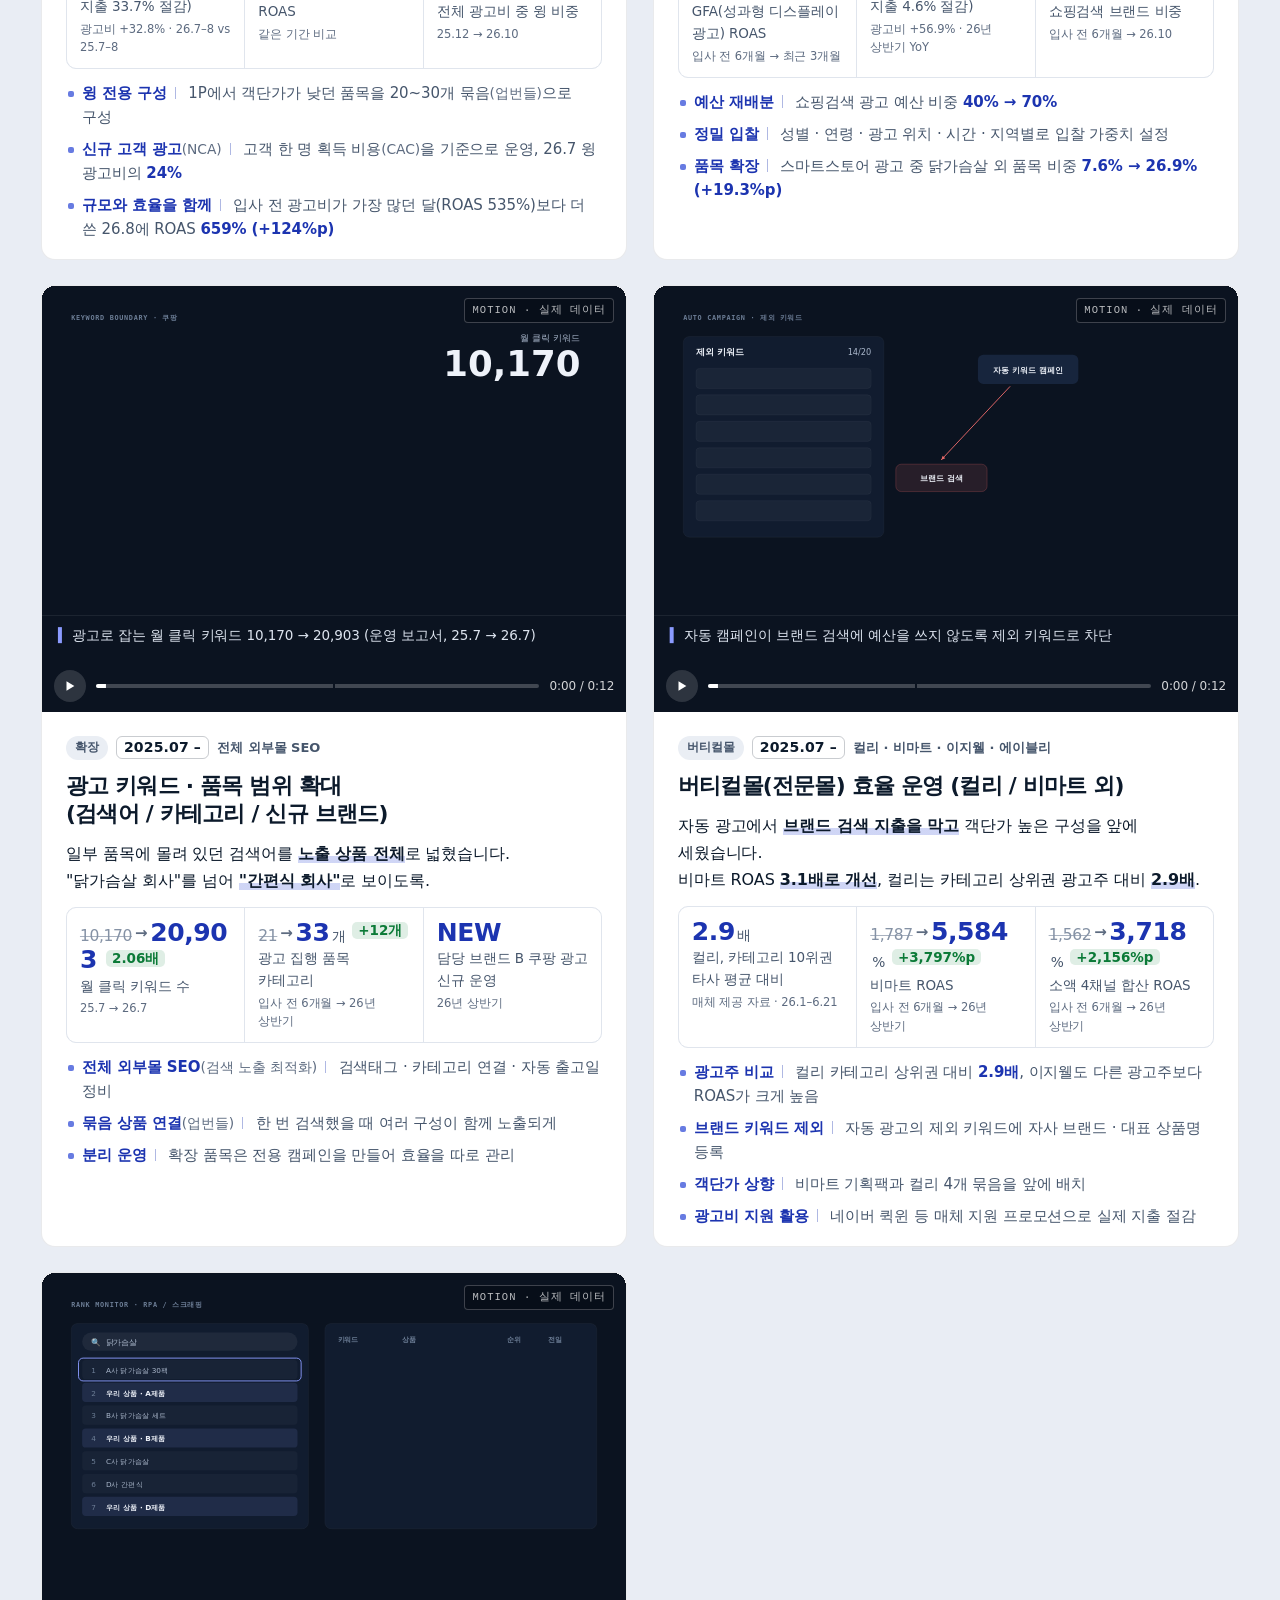
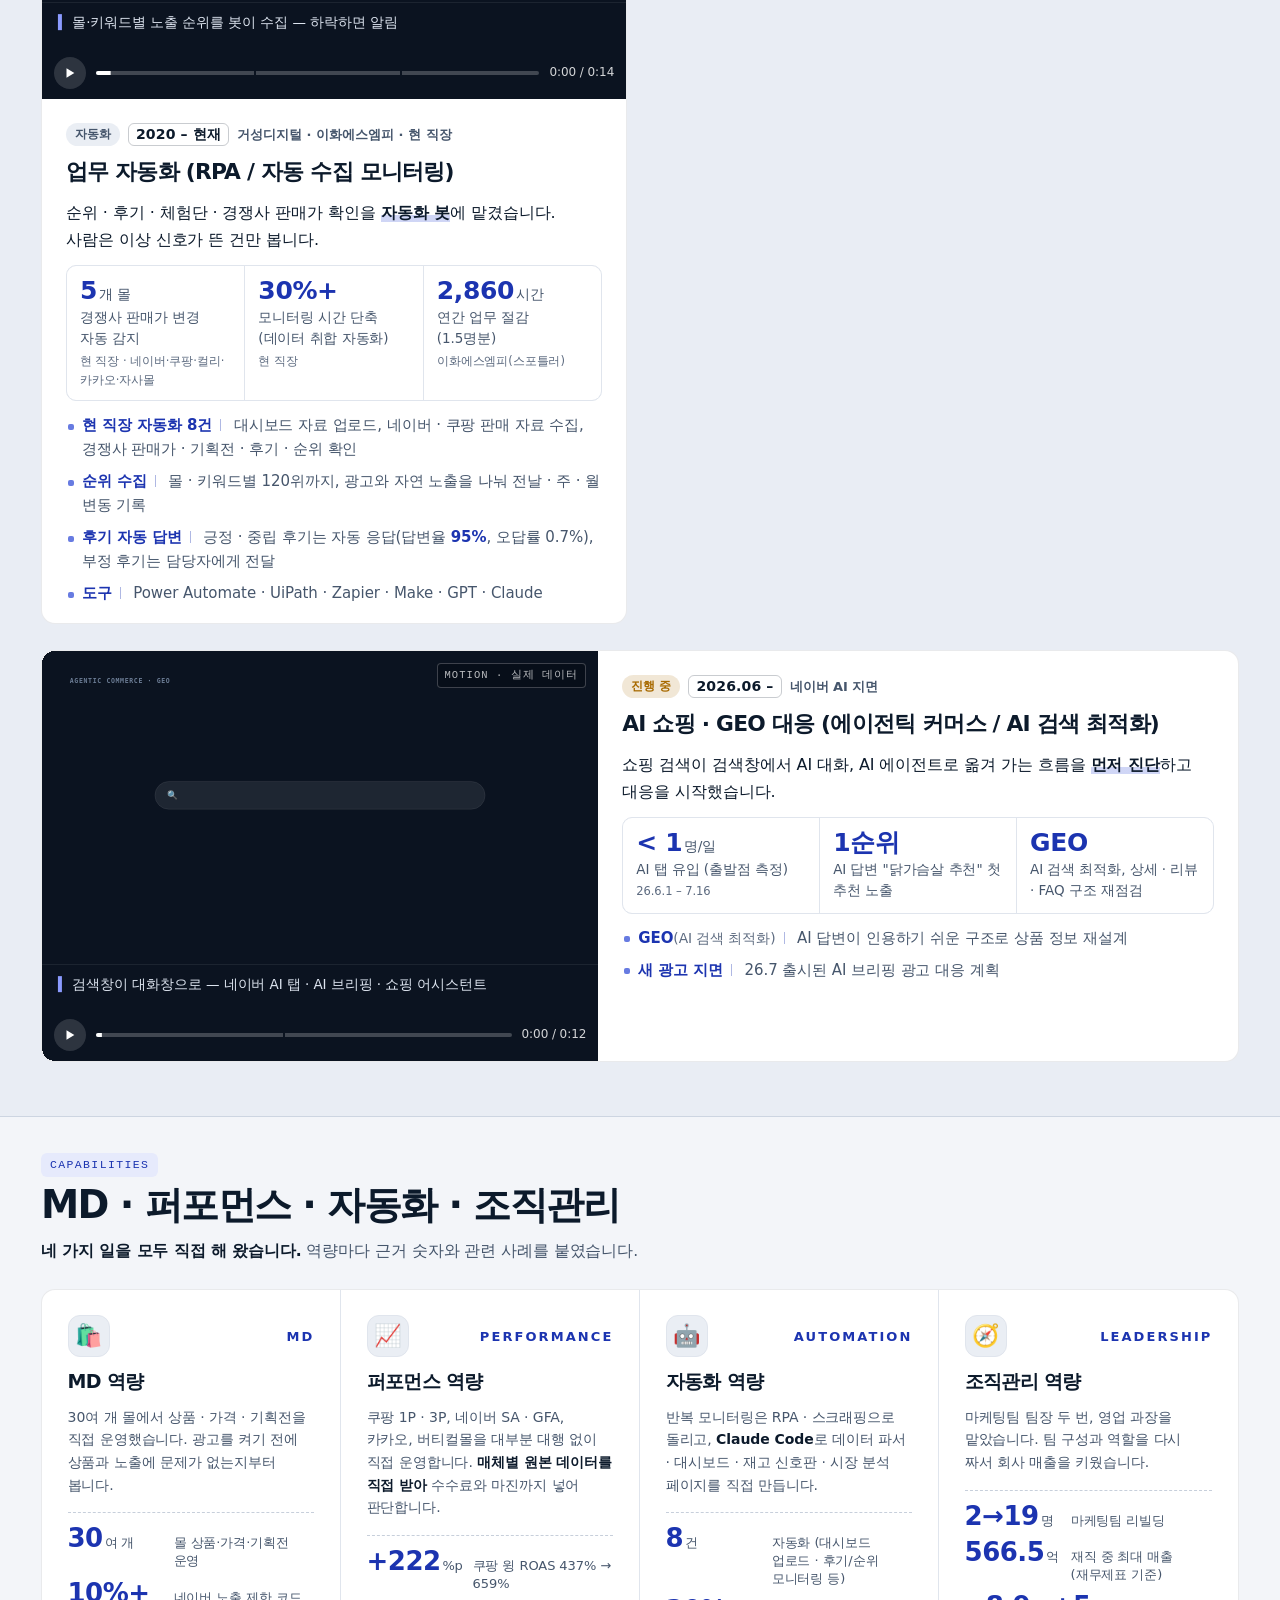
==== commit 14aaee45: "모션 · 시각 효과 도구 상자(assets/fx.js) + 작업 스킬(.claude/skills/web-motion) — 첫 화면 빛(WebGL) · 카드 기울기 · 단추 끌림 ·" ====
--- a/index.html
+++ b/index.html
@@ -333,9 +333,12 @@
 <script src="assets/series.js"></script>
 <script src="assets/data.js"></script>
 <script src="assets/motion.js"></script>
+<!-- (2026-11-23) 모션 · 시각 효과 — app.js 앞(인쇄 직전 처리가 먼저 돌게), 시작은 DOMContentLoaded. 끄기 ?fx=0 · CLAUDE.md 5-7 -->
+<script src="assets/fx.js"></script>
 <script src="assets/app.js"></script>
 <script src="assets/topics.js"></script>
 <script src="assets/mode-toggle.js"></script>
 <script src="assets/paged-guide.js"></script>
+<script src="assets/track.js"></script>
 </body>
 </html>
--- a/assets/style.css
+++ b/assets/style.css
@@ -2590,3 +2590,236 @@
   /* 띄어쓰기 없이 붙은 조사 · 기호 낱말(「1,384%로」 「2배+」) — app.js printWrap 이 인쇄하는 동안만 감싼다 */
   .pw-nw { white-space: nowrap; }
 }
+
+/* ===== (2026-11-23) 문맥 · 기능 시각화 보강 — 본인 「문맥, 기능상 시각화 추가로 찾아서 개선해줘」 =====
+   ① 가로로 넘기는 칩 줄 공통(.hrow — app.js edgeFade) ② 주요 업무 바로 가기(#workJump) ③ 기타 대시보드 연결 줄(#xdMap)
+   ④ 근거 링크 칩(.ev-link — 원칙 · 직무점수) ⑤ 간트 직무 글자(.g-role) ⑥ # 링크로 닿은 카드 깜빡임. 인쇄에는 ② ③ 이 없고 ④ ⑤ 는 글자 · 칩 모양 그대로 */
+.hrow { scrollbar-width: none; }
+.hrow::-webkit-scrollbar { display: none; }
+.hrow.hs-x { -webkit-mask-image: linear-gradient(90deg, #000 86%, transparent); mask-image: linear-gradient(90deg, #000 86%, transparent); }
+.hrow.hs-x.hs-l { -webkit-mask-image: linear-gradient(90deg, transparent, #000 28px, #000 86%, transparent); mask-image: linear-gradient(90deg, transparent, #000 28px, #000 86%, transparent); }
+.hrow.hs-x.hs-end { -webkit-mask-image: none; mask-image: none; }
+.hrow.hs-x.hs-l.hs-end { -webkit-mask-image: linear-gradient(90deg, transparent, #000 28px); mask-image: linear-gradient(90deg, transparent, #000 28px); }
+
+/* ② 주요 업무 바로 가기 — 순번 · 짧은 제목 칩. 「제안 · 실행 예정」 · 「진행 중」 은 카드와 같은 pill 꼬리표 */
+.work-jump { display: flex; flex-wrap: wrap; gap: 8px; margin: 0 0 clamp(18px, 2.2vw, 26px); }
+.work-jump .wj { display: inline-flex; align-items: center; gap: 7px; min-height: 34px; box-sizing: border-box; padding: 5px 12px 5px 10px; border: 1px solid var(--rule); border-radius: 999px;
+  background: var(--surface); color: var(--ink-2); font-size: 13px; font-weight: 600; line-height: 1.25; text-decoration: none; transition: border-color .15s, color .15s; }
+.work-jump .wj-n { font-family: var(--f-num); font-stretch: 85%; font-size: 12.5px; font-weight: 700; color: var(--ink-3); }
+.work-jump .pill { font-size: 11px; font-weight: 700; padding: 1px 7px; border-radius: 99px; }
+.work-jump .pill.wip { background: color-mix(in srgb, var(--warn) 14%, transparent); color: color-mix(in srgb, var(--warn) 72%, var(--ink)); }   /* 카드 pill 과 같은 색은 라이트 3.6:1 — 글자만 조금 진하게(4.5:1 이상) */
+.work-jump .wj:hover, .work-jump .wj:focus-visible { border-color: var(--accent); color: var(--accent-ink); }
+.work-jump .wj:hover .wj-n, .work-jump .wj:focus-visible .wj-n { color: var(--accent-ink); }
+.work-jump .wj:focus-visible, .xd-map a:focus-visible, a.ev-link:focus-visible { outline: 2px solid var(--accent); outline-offset: 2px; }
+@media screen and (max-width: 860px) {
+  .work-jump { flex-wrap: nowrap; overflow-x: auto; scroll-snap-type: x proximity; }
+  .work-jump .wj { flex: none; white-space: nowrap; scroll-snap-align: start; }
+}
+
+/* ③ 기타 대시보드 연결 줄 — 「퍼포먼스 대시보드 → 01 ~ 04」. 마우스를 올린 칸만 또렷(사이트 공통 규칙) */
+.xd-map { display: flex; align-items: stretch; gap: 8px; margin: 0 0 clamp(18px, 2.2vw, 26px); }
+.xd-map a { text-decoration: none; border-radius: 12px; transition: border-color .15s, opacity .15s; }
+.xd-map .xm-hub { flex: none; display: flex; flex-direction: column; justify-content: center; gap: 1px; padding: 8px 14px; background: var(--accent); color: var(--surface); }
+.xd-map .xm-hub small { font-size: 11px; font-weight: 700; letter-spacing: .04em; opacity: .85; }
+.xd-map .xm-hub b { font-size: 14px; font-weight: 700; white-space: nowrap; }
+.xd-map .xm-ar { flex: none; align-self: center; color: var(--ink-3); font-size: 16px; }
+.xd-map .xm-n { flex: 1 1 0; min-width: 0; display: grid; grid-template-columns: auto minmax(0, 1fr); column-gap: 7px; align-items: baseline; align-content: center; padding: 8px 12px;
+  border: 1px solid var(--rule); background: var(--surface); color: var(--ink); }
+.xd-map .xm-n b { font-size: 14px; font-weight: 700; white-space: nowrap; overflow: hidden; text-overflow: ellipsis; }
+.xd-map .xm-n small { grid-column: 1 / -1; margin-top: 2px; font-size: 12px; color: var(--ink-3); white-space: nowrap; overflow: hidden; text-overflow: ellipsis; }
+.xd-map .xm-n:hover, .xd-map .xm-n:focus-visible { border-color: var(--accent); }
+@media (hover: hover) { .xd-map:hover .xm-n:not(:hover) { opacity: .55; } }
+@media screen and (min-width: 601px) and (max-width: 1100px) {
+  .xd-map { flex-wrap: wrap; }
+  .xd-map .xm-n { flex: 1 1 180px; }
+}
+@media screen and (max-width: 600px) {
+  .xd-map { overflow-x: auto; scroll-snap-type: x proximity; }
+  .xd-map .xm-hub, .xd-map .xm-n { scroll-snap-align: start; }
+  .xd-map .xm-hub { padding: 8px 12px; }
+  .xd-map .xm-n { flex: none; width: 138px; }   /* 390 에서 다음 칸(02)이 반쯤 보이게 — 172px 이면 01 이 딱 끝에서 잘려 뒤에 더 있다는 단서가 없었다(교차 검증 11-23) */
+}
+
+/* ④ 근거 링크 칩 — 모양(바탕 · 글자색)은 그대로, 「사례 →」 링크처럼 밑줄 · 화살표만 */
+a.ev-link { color: inherit; text-decoration: underline; text-decoration-color: color-mix(in srgb, var(--accent) 35%, transparent); text-underline-offset: 3px; }
+a.ev-link .ev-ar { display: inline-block; margin-left: 4px; font-size: .95em; text-decoration: none; transition: transform .15s; }
+a.ev-link:hover { text-decoration-color: currentColor; }
+a.ev-link:hover .ev-ar { transform: translateX(2px); }
+.belief a.bev { color: var(--accent-ink); }
+.sb li.has-link { padding: 0; }
+/* inline-block — inline-flex 면 인쇄 때 printWrap 이 숫자를 span 으로 감싸는 순간 그 앞 빈칸이 flex 항목 끝에서 지워져 PDF 에 「매출3.79억」으로 찍혔다 */
+.sb li.has-link a.ev-link { display: inline-block; min-height: 24px; box-sizing: border-box; padding: 3px 8px; line-height: 18px; }
+.sb li.has-link:hover { transform: none; }
+@media print {
+  a.ev-link { text-decoration: none; }
+  a.ev-link .ev-ar, .work-jump, .xd-map { display: none !important; }
+  .sb li.has-link a.ev-link { min-height: 0; }
+}
+
+/* ⑤ 간트 직무 글자 — 격자선 위에서도 읽히게 바탕색 테두리(paint-order). 「팀장」만 굵게 */
+.gantt .g-role { font-size: 11px; font-weight: 400; fill: var(--ink-2); paint-order: stroke; stroke: var(--surface); stroke-width: 3px; stroke-linejoin: round; }
+.gantt .g-role .g-rk { font-weight: 700; fill: var(--ink); }
+.gantt .grow-row.is-now .g-role { font-weight: 600; }
+@media print { .gantt .g-role { stroke: none; } }   /* 테두리 글자는 PDF 에서 글자마다 윤곽이 한 벌 더 들어가 전체 PDF 가 약 0.4MB 늘었다 — 종이는 흰 바탕이라 뺀다 */
+
+/* ⑦ 「동일 매출 대비 지출 X% 절감」 짝 막대(app.js savePair — 주요 성과 카드 · 풀이 툴팁 공용). rs-index 와 같은 문법: 작년 = 100 점선 · 둥근 막대 · 끝 값.
+   색 뜻: 광고비 = --ink-3 테두리 + 빗금(회색 채움은 왼쪽 큰 카드에서 「매출」 뜻이라 쓰지 않음), 매출 = 카드 색(--tone) */
+.rs-pair2 { --kw: 40px; --vw: 50px; position: relative; display: grid; gap: 5px; margin: 7px 0 2px; }
+.rs-pair2 .rp-row { display: grid; grid-template-columns: var(--kw) minmax(0, 1fr) var(--vw); align-items: center; column-gap: 6px; }
+.rs-pair2 .rp-k { font-size: 12px; font-weight: 600; color: var(--ink-3); white-space: nowrap; }
+.rs-pair2 .rp-track { position: relative; display: block; height: 7px; }
+.rs-pair2 .rp-track i { display: block; width: var(--w); height: 100%; box-sizing: border-box; border-radius: 4px; transform-origin: 0 50%; }
+.rs-pair2 .sp .rp-track i { border: 1px solid var(--ink-3); background: repeating-linear-gradient(135deg, color-mix(in srgb, var(--ink-3) 34%, transparent) 0 2px, transparent 2px 5px); }
+.rs-pair2 .rv .rp-track i { background: linear-gradient(90deg, color-mix(in srgb, var(--tone, var(--accent)) 55%, transparent), var(--tone, var(--accent))); }
+.rs-pair2 b { font-family: var(--f-num); font-stretch: 90%; font-size: 12.5px; font-weight: 700; text-align: right; font-variant-numeric: tabular-nums; color: var(--ink-2); white-space: nowrap; }
+.rs-pair2 .rv b { color: color-mix(in srgb, var(--tone, var(--accent)) 72%, var(--ink)); }
+/* 작년 = 100 점선은 막대 칸마다(나란히 놓는 장 넘김에서도 그대로), 꼬리표는 아래 한 줄 */
+.rs-pair2 .rp-track::after { content: ""; position: absolute; top: -3px; bottom: -3px; left: var(--b); border-left: 1.5px dashed var(--ink-3); opacity: .8; }
+.rs-pair2.roas .rp-track::after { content: none; }
+.rs-pair2 .rp-base { position: relative; display: block; height: 11px; margin: -2px calc(var(--vw) + 6px) 0 calc(var(--kw) + 6px); pointer-events: none; }
+.rs-pair2 .rp-base span { position: absolute; top: 0; left: var(--b); transform: translateX(-50%); font-size: 11px; line-height: 1; color: var(--ink-3); white-space: nowrap; }
+/* 장 넘김 넓은 화면 — 주요 성과가 한 장에 들어가게 두 줄을 한 줄로 나란히(예전 30.8억 → 41억 막대 높이와 비슷하게), 꼬리표는 빼고 점선만 */
+html.tm-wide .rs-card .rs-pair2 { --kw: 34px; --vw: 44px; grid-template-columns: minmax(0, 1fr) minmax(0, 1fr); gap: 0 10px; margin: 5px 0 1px; }
+html.tm-wide .rs-card .rs-pair2 .rp-base { display: none; }
+.results.rs-wait .rs-pair2 .rp-track i { transform: scaleX(0); }
+.results.rs-play .rs-pair2 .rp-track i { animation: rsGrow .9s .5s cubic-bezier(.2,.8,.2,1) backwards; }
+.results.rs-play .rs-pair2 .rv .rp-track i { animation-delay: .65s; }
+@media (prefers-reduced-motion: reduce) {
+  .results.rs-wait .rs-pair2 .rp-track i { transform: none; }
+  .results .rs-pair2 .rp-track i { animation: none !important; }
+}
+@media screen and (max-width: 600px) {
+  .rs-card .rs-pair2 { --kw: 34px; --vw: 46px; }
+  .rs-card .rs-pair2 .rp-base { display: none; }   /* 휴대폰 — 「작년 = 100」 꼬리표는 빼고 점선만 */
+}
+/* 풀이가 있다는 표시 — 점선 밑줄(카드 · 주요 업무 숫자 칸) */
+.sv-hint, .proj .facts li[data-save] .fkn { text-decoration: underline dotted color-mix(in srgb, var(--ink-3) 75%, transparent); text-underline-offset: 3px; }
+.rs-card[data-save], .proj .facts li[data-save] { cursor: help; }
+a.rs-card[data-save] { cursor: pointer; }
+.proj .facts li[data-save]:focus-visible, div.rs-card[data-save]:focus-visible { outline: 2px solid var(--accent); outline-offset: 2px; }
+/* 툴팁 안 — 머리 · 범위 · 짝 막대 · 셈 · 풀이 */
+.tip .sv-scope { margin: -3px 0 2px; font-size: 12px; color: var(--ink-3); }
+.tip .rs-pair2.in-tip { --kw: 52px; margin: 8px 0 4px; min-width: 236px; }
+.tip .sv-calc { margin-top: 4px; font-size: 12.5px; color: var(--ink-2); font-variant-numeric: tabular-nums; }
+.tip .sv-calc b { color: var(--accent-ink); font-weight: 700; }
+@media print { .sv-hint, .proj .facts li[data-save] .fkn { text-decoration: none; } }
+
+/* ⑧ 성과 추이 「효율 경로」 범례 — 점 모양(입사 전 · ①~④ 단계 무리) */
+.legend i.dot { width: 9px; height: 9px; border-radius: 50%; }
+
+/* ⑥ # 링크로 닿은 카드 — 경력 카드 .job.flash 와 같은 깜빡임 */
+.proj.flash, .xd.flash { animation: jobflash 1.4s ease-out; }
+@media (prefers-reduced-motion: reduce) { .proj.flash, .xd.flash { animation: none; } }
+
+/* ===== (2026-11-23) FX — 모션 · 시각 효과 (본인 「웹디자인 스킬 · 툴 보강 — 모션 그래픽 · 삐까뻔쩍한 것들로 퀄리티를 확」) =====
+   그리는 곳 assets/fx.js · 규칙 CLAUDE.md 5-7 · .claude/skills/web-motion/SKILL.md · 점검 .claude/skills/web-motion/scripts/fx-audit.js
+   모두 html.fx-on 아래에서만 — 스크립트가 꺼지거나 ?fx=0 이면 예전 화면 그대로. 배치를 바꾸지 않는다(transform · opacity · 덧그림만).
+   색 토큰 --fx-a1~3 은 첫 화면 빛(라이트는 밝은 파스텔 — 바탕보다 어두워지지 않아 글자 대비가 거의 그대로, 다크는 낮은 투명도),
+   --fx-a-max = 빛 최대 투명도 · --fx-a-text = 소개 글자 자리에서 곱하는 값(대비 4.5:1 — fx-audit 대비 점검으로 정한 값). */
+@property --fx-ang { syntax: '<angle>'; inherits: false; initial-value: 0deg; }
+:root {
+  --fx-a1: #c3cdff; --fx-a2: #dccbff; --fx-a3: #b9ece2; --fx-a-max: .9; --fx-a-text: .25;
+  --fx-g1: #1c34b0; --fx-g2: #6b2bd9; --fx-g3: #0e7490;
+  --fx-dot: rgba(12, 26, 43, .16); --fx-dot-hi: rgba(39, 67, 212, .55);
+  --fx-beam-hi: #9aa9ff;
+}
+@media (prefers-color-scheme: dark) {
+  :root:not([data-theme="light"]) {
+    --fx-a1: #3a4fd8; --fx-a2: #7c4dff; --fx-a3: #0e8f80; --fx-a-max: .72; --fx-a-text: .1;
+    --fx-g1: #a9b5ff; --fx-g2: #d0bcff; --fx-g3: #6ee7d8;
+    --fx-dot: rgba(255, 255, 255, .11); --fx-dot-hi: rgba(169, 181, 255, .6);
+    --fx-beam-hi: #ffffff;
+  }
+}
+:root[data-theme="dark"] {
+  --fx-a1: #3a4fd8; --fx-a2: #7c4dff; --fx-a3: #0e8f80; --fx-a-max: .72; --fx-a-text: .1;
+  --fx-g1: #a9b5ff; --fx-g2: #d0bcff; --fx-g3: #6ee7d8;
+  --fx-dot: rgba(255, 255, 255, .11); --fx-dot-hi: rgba(169, 181, 255, .6);
+  --fx-beam-hi: #ffffff;
+}
+@media screen {
+  /* 첫 화면 빛(aurora) — .hero 의 맨 앞 자식(.fx-stage)을 글자 뒤(z-index −1, 절 안에서만)에 깐다 */
+  html.fx-on .fx-host { position: relative; isolation: isolate; }
+  .fx-stage { position: absolute; inset: 0; z-index: -1; overflow: hidden; pointer-events: none; contain: strict; animation: fxIn 1.6s .15s cubic-bezier(.2,.7,.2,1) both; }
+  .fx-aurora { position: absolute; inset: 0; width: 100%; height: 100%; display: block; will-change: transform; }
+  .fx-stage.fx-nogl .fx-aurora { display: none; }
+  .fx-stage.fx-nogl {
+    background: radial-gradient(34% 46% at var(--fx-fx, 70%) var(--fx-fy, 50%), color-mix(in srgb, var(--fx-a1) 70%, transparent), transparent 72%),
+                radial-gradient(26% 36% at calc(var(--fx-fx, 70%) + 14%) calc(var(--fx-fy, 50%) - 20%), color-mix(in srgb, var(--fx-a2) 60%, transparent), transparent 72%),
+                radial-gradient(24% 34% at calc(var(--fx-fx, 70%) - 12%) calc(var(--fx-fy, 50%) + 24%), color-mix(in srgb, var(--fx-a3) 55%, transparent), transparent 72%);
+  }
+  /* 점 격자 — 「핵심 과업」 칸 둘레에 옅게(::before), 마우스 둘레는 강조색으로 켜짐(::after) */
+  .fx-grid { position: absolute; inset: 0; }
+  .fx-grid::before, .fx-grid::after { content: ""; position: absolute; inset: 0; background-size: 22px 22px; background-position: 11px 11px; }
+  .fx-grid::before {
+    background-image: radial-gradient(circle, var(--fx-dot) 0 1px, transparent 1.5px);
+    -webkit-mask-image: radial-gradient(34% 62% at var(--fx-fx, 70%) var(--fx-fy, 50%), rgba(0, 0, 0, .75) 55%, transparent 100%);
+            mask-image: radial-gradient(34% 62% at var(--fx-fx, 70%) var(--fx-fy, 50%), rgba(0, 0, 0, .75) 55%, transparent 100%);
+  }
+  .fx-grid::after {
+    background-image: radial-gradient(circle, var(--fx-dot-hi) 0 1.1px, transparent 1.6px);
+    -webkit-mask-image: radial-gradient(210px circle at var(--fx-gx, -999px) var(--fx-gy, -999px), #000, transparent 72%);
+            mask-image: radial-gradient(210px circle at var(--fx-gx, -999px) var(--fx-gy, -999px), #000, transparent 72%);
+    opacity: 0; transition: opacity .45s;
+  }
+  .fx-stage.fx-lit .fx-grid::after { opacity: 1; }
+  @keyframes fxIn { from { opacity: 0; } to { opacity: 1; } }
+
+  /* 테두리를 따라 도는 빛(beam) — LIVE DEMO 칸 · 주요 성과 머리 카드 · 프로필 사진 */
+  html.fx-on .fx-beam { position: relative; }
+  html.fx-on .fx-beam::after {
+    content: ""; position: absolute; inset: 0; z-index: 2; border-radius: inherit; padding: 1.5px; pointer-events: none;
+    background: conic-gradient(from var(--fx-ang), transparent 0deg 228deg, color-mix(in srgb, var(--accent) 55%, transparent) 290deg, var(--fx-beam-hi) 332deg, transparent 360deg);
+    -webkit-mask: linear-gradient(#000 0 0) content-box, linear-gradient(#000 0 0); -webkit-mask-composite: xor;
+            mask: linear-gradient(#000 0 0) content-box exclude, linear-gradient(#000 0 0);
+    animation: fxBeam 6s linear infinite;
+  }
+  html.fx-on .hero .portrait.fx-beam::after { padding: 2px; animation-duration: 7.5s; }
+  html.fx-on .rs-lead.fx-beam::after { animation-duration: 8s; }
+  @keyframes fxBeam { to { --fx-ang: 360deg; } }
+
+  /* 흐르는 그라데이션 글자 — 첫 화면 문장 강조(「광고 밖까지」). 형광펜 밑줄(em 바탕)은 그대로, 글자만 안쪽 span */
+  html.fx-on .thesis .fx-grad {
+    background-image: linear-gradient(100deg, var(--fx-g1) 0%, var(--fx-g2) 12.5%, var(--fx-g3) 25%, var(--fx-g2) 37.5%, var(--fx-g1) 50%, var(--fx-g2) 62.5%, var(--fx-g3) 75%, var(--fx-g2) 87.5%, var(--fx-g1) 100%);
+    background-size: 200% 100%; background-repeat: repeat-x;
+    -webkit-background-clip: text; background-clip: text; color: transparent; -webkit-text-fill-color: transparent;
+    -webkit-box-decoration-break: clone; box-decoration-break: clone;
+    animation: fxFlow 9s linear infinite;
+  }
+  @keyframes fxFlow { from { background-position: 0% 0; } to { background-position: 100% 0; } }
+
+  /* 카드 기울기(tilt) — 부모에 원근(perspective)만. 기울기는 fx.js 가 rotate 속성(hover 의 transform 과 따로 겹침)으로 */
+  html.fx-on .fx-persp { perspective: 1100px; }
+  html.fx-on .fx-tilting { will-change: rotate; }
+
+  /* 따라오는 고리(cursor) — 마우스일 때만 fx.js 가 만든다. 위치는 transform, 크기는 scale 속성 */
+  .fx-cursor {
+    position: fixed; left: 0; top: 0; width: 34px; height: 34px; margin: -17px 0 0 -17px; border-radius: 50%;
+    border: 1.5px solid color-mix(in srgb, var(--accent) 75%, transparent); background: transparent;
+    pointer-events: none; z-index: 130; opacity: 0;
+    transition: opacity .25s, scale .32s cubic-bezier(.2,.8,.2,1), background-color .25s, border-color .25s;
+  }
+  .fx-cursor.on { opacity: .9; }
+  .fx-cursor.is-hot { scale: 1.55; background: color-mix(in srgb, var(--accent) 12%, transparent); border-color: color-mix(in srgb, var(--accent) 35%, transparent); }
+  .fx-cursor.is-chart { scale: .42; background: var(--accent); border-color: transparent; }
+  .fx-cursor.is-quiet, .fx-cursor.on.is-quiet { opacity: 0; }
+  .fx-cursor.down { scale: .78; }
+  .fx-cursor.is-hot.down { scale: 1.25; }
+
+  /* 스크롤 진행 막대 — 강조색 그라데이션 + 빛 */
+  html.fx-on .mast::after { background: linear-gradient(90deg, var(--accent), var(--fx-g2), var(--fx-g3)); box-shadow: 0 0 12px color-mix(in srgb, var(--accent) 55%, transparent); }
+
+  /* 테마 바꾸기 — 단추 자리에서 원이 퍼진다(fx.js themeSwap · View Transitions) */
+  html.fx-vt::view-transition-old(root), html.fx-vt::view-transition-new(root) { animation: none; mix-blend-mode: normal; }
+
+  /* 움직임 예산 — 화면 밖(.anim-idle) · 다른 탭(.anim-hold)이면 멈춘다 */
+  .anim-hold .fx-beam::after, .anim-hold .fx-grad, .fx-idle.fx-beam::after, .fx-grad.fx-idle { animation-play-state: paused !important; }
+}
+@media (hover: none), (pointer: coarse) { .fx-cursor { display: none; } }
+@media (prefers-reduced-motion: reduce) { .fx-stage { animation: none; } .fx-cursor { display: none; } }
+@media print {
+  .fx-stage, .fx-cursor { display: none !important; }
+  .fx-beam::after { content: none !important; }
+  .thesis .fx-grad { background: none !important; color: inherit !important; -webkit-text-fill-color: currentColor !important; animation: none !important; }
+  .fx-persp { perspective: none !important; }
+}
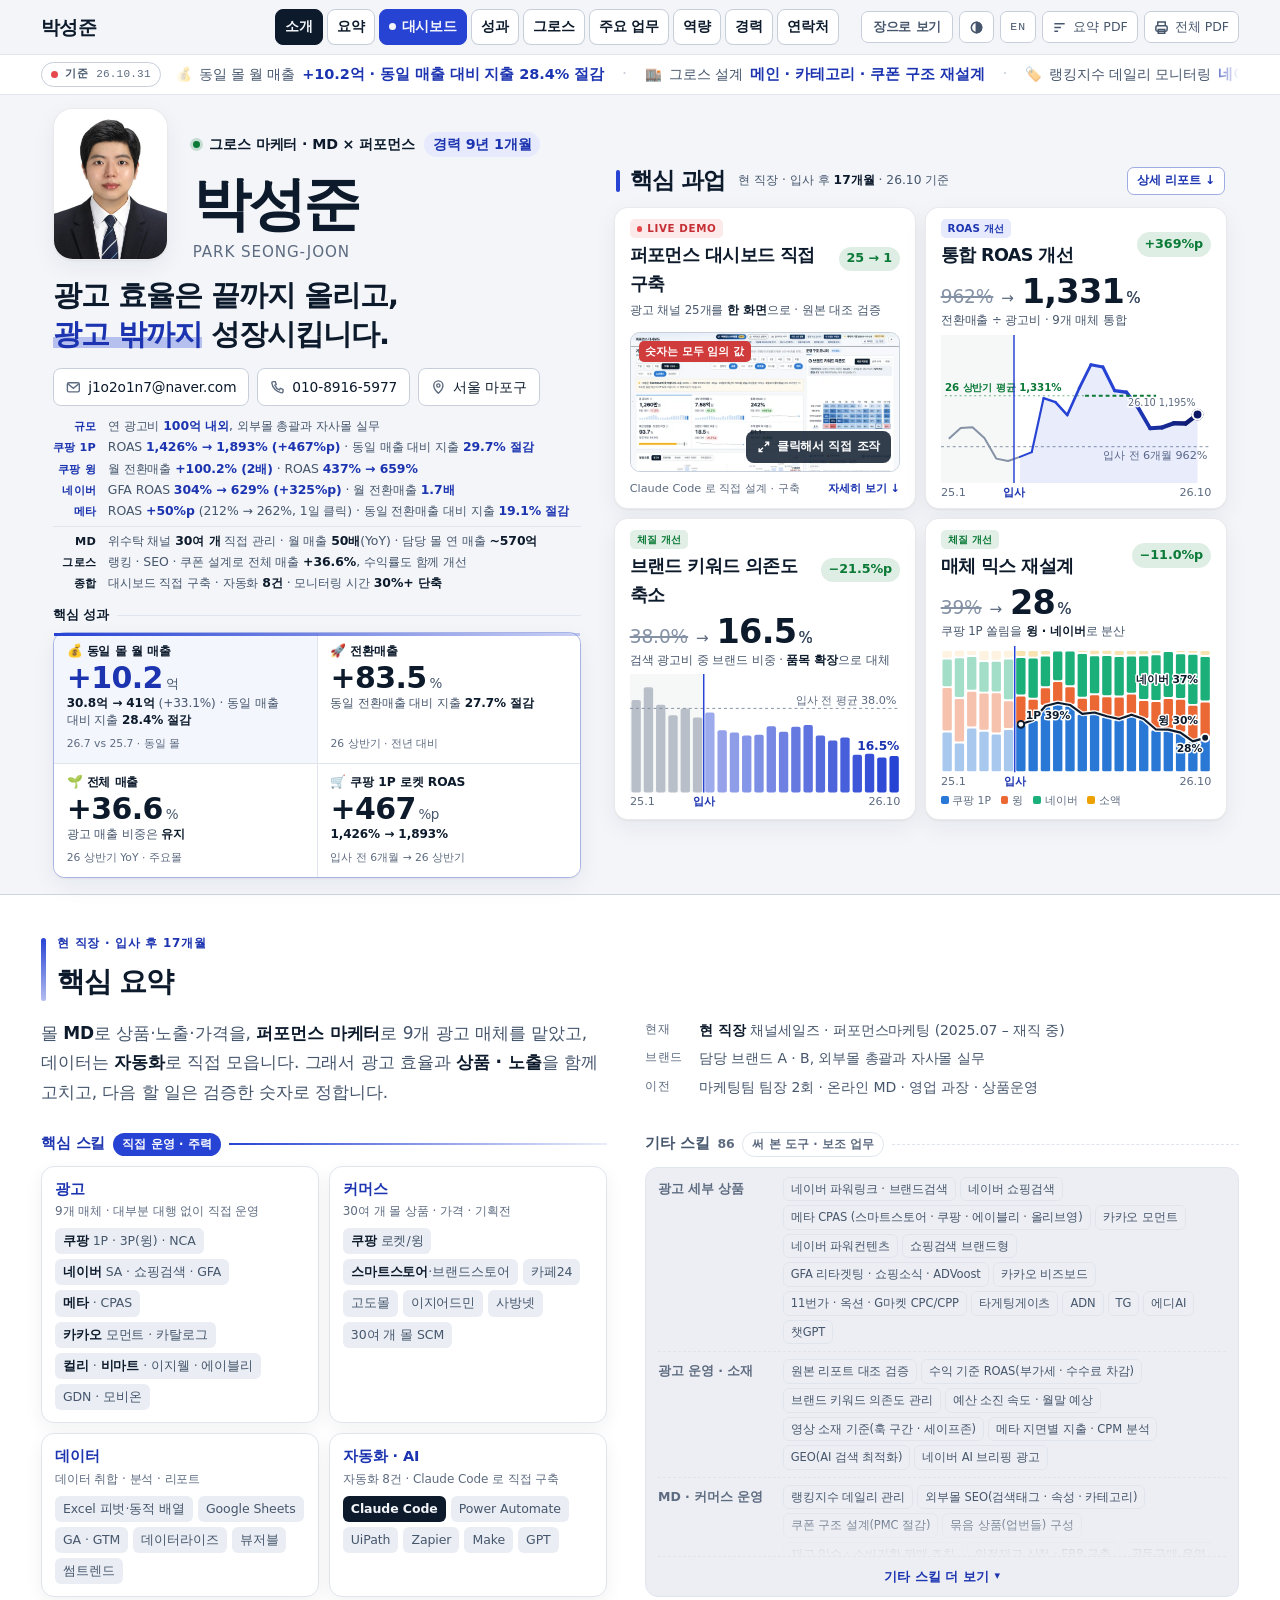
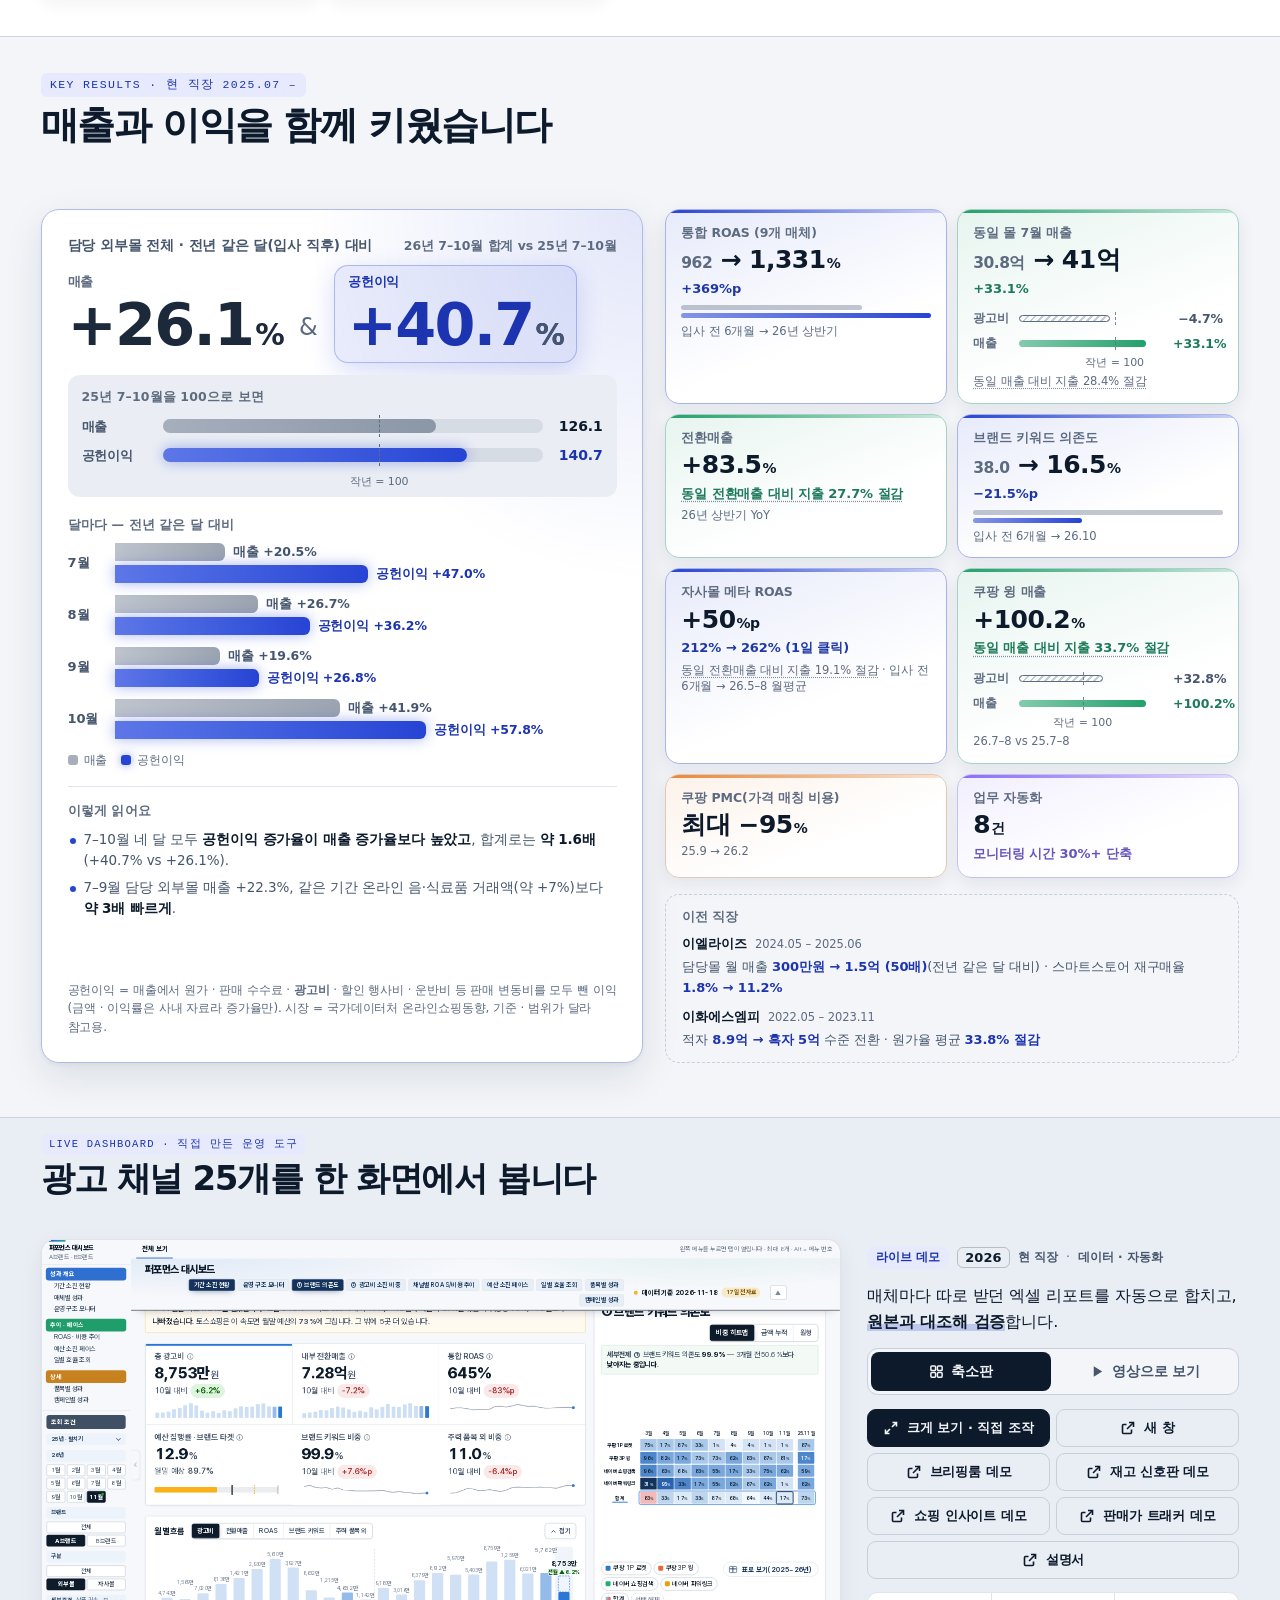
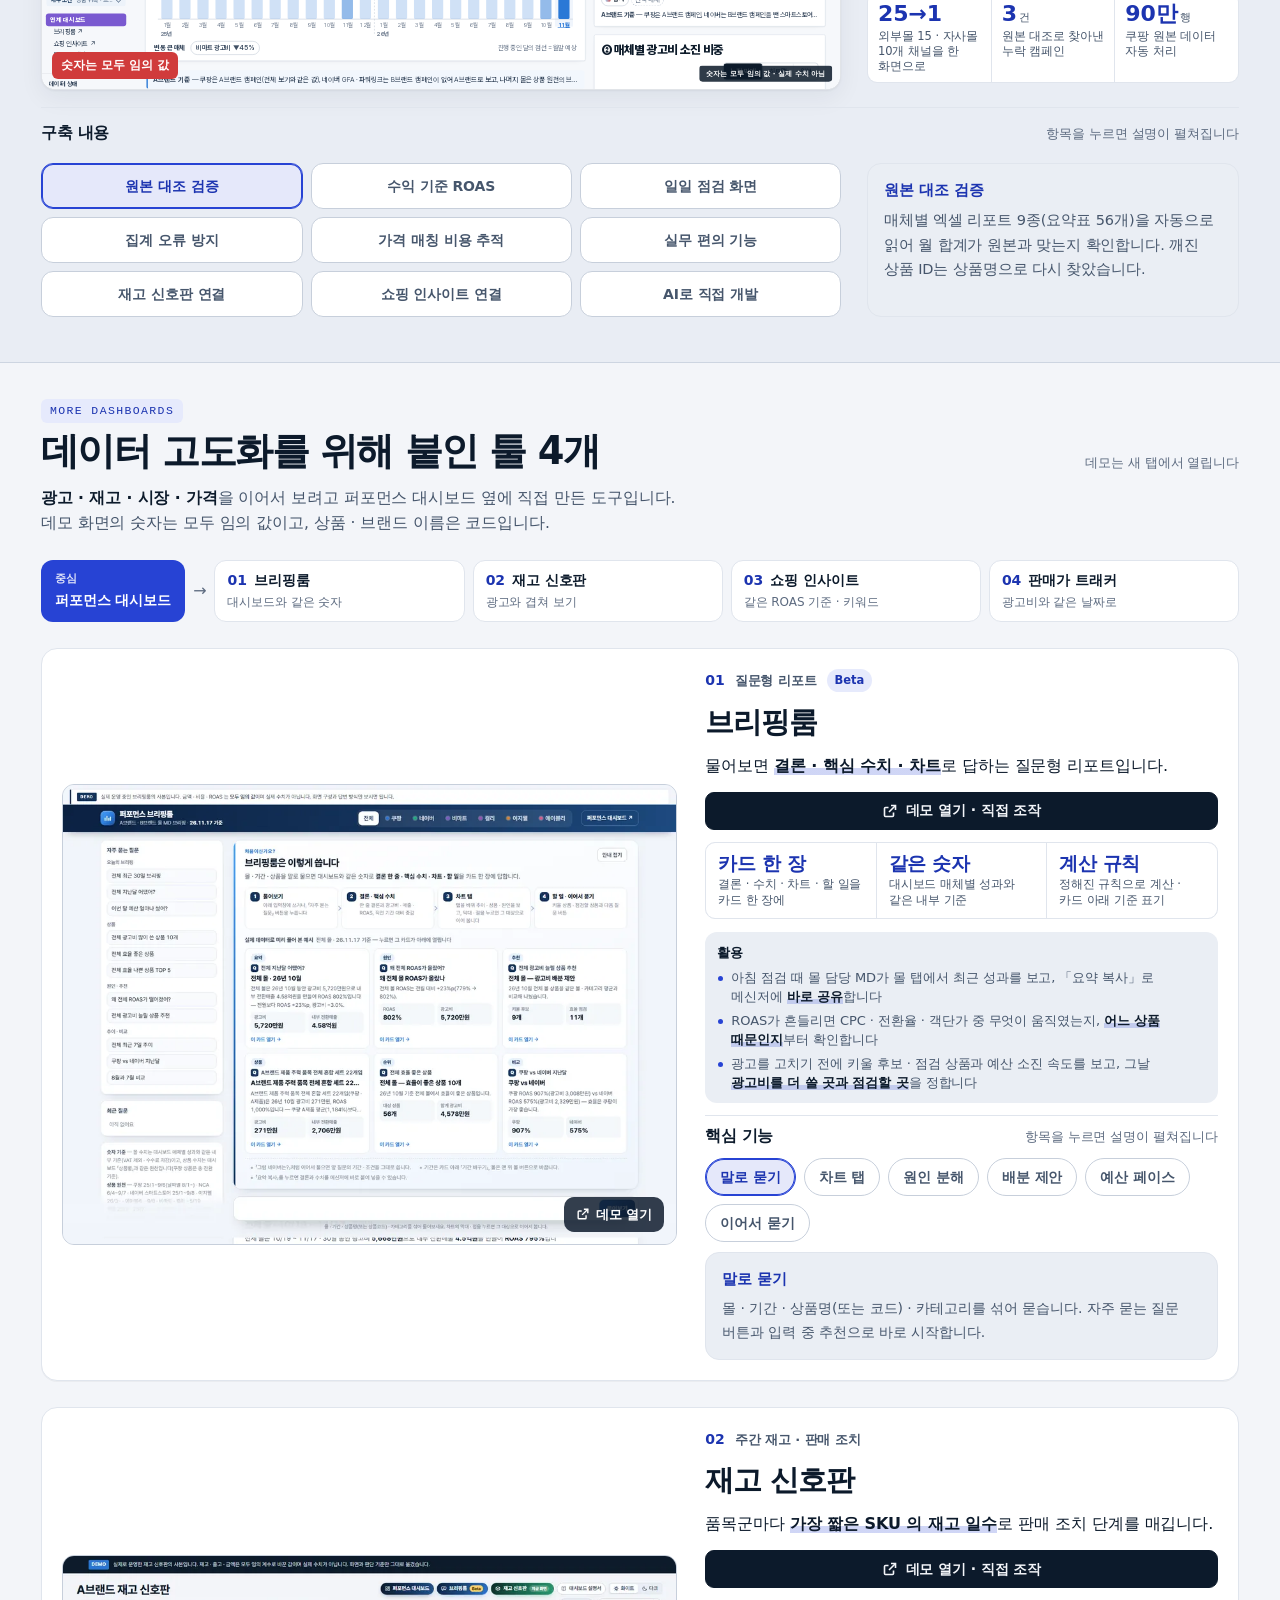
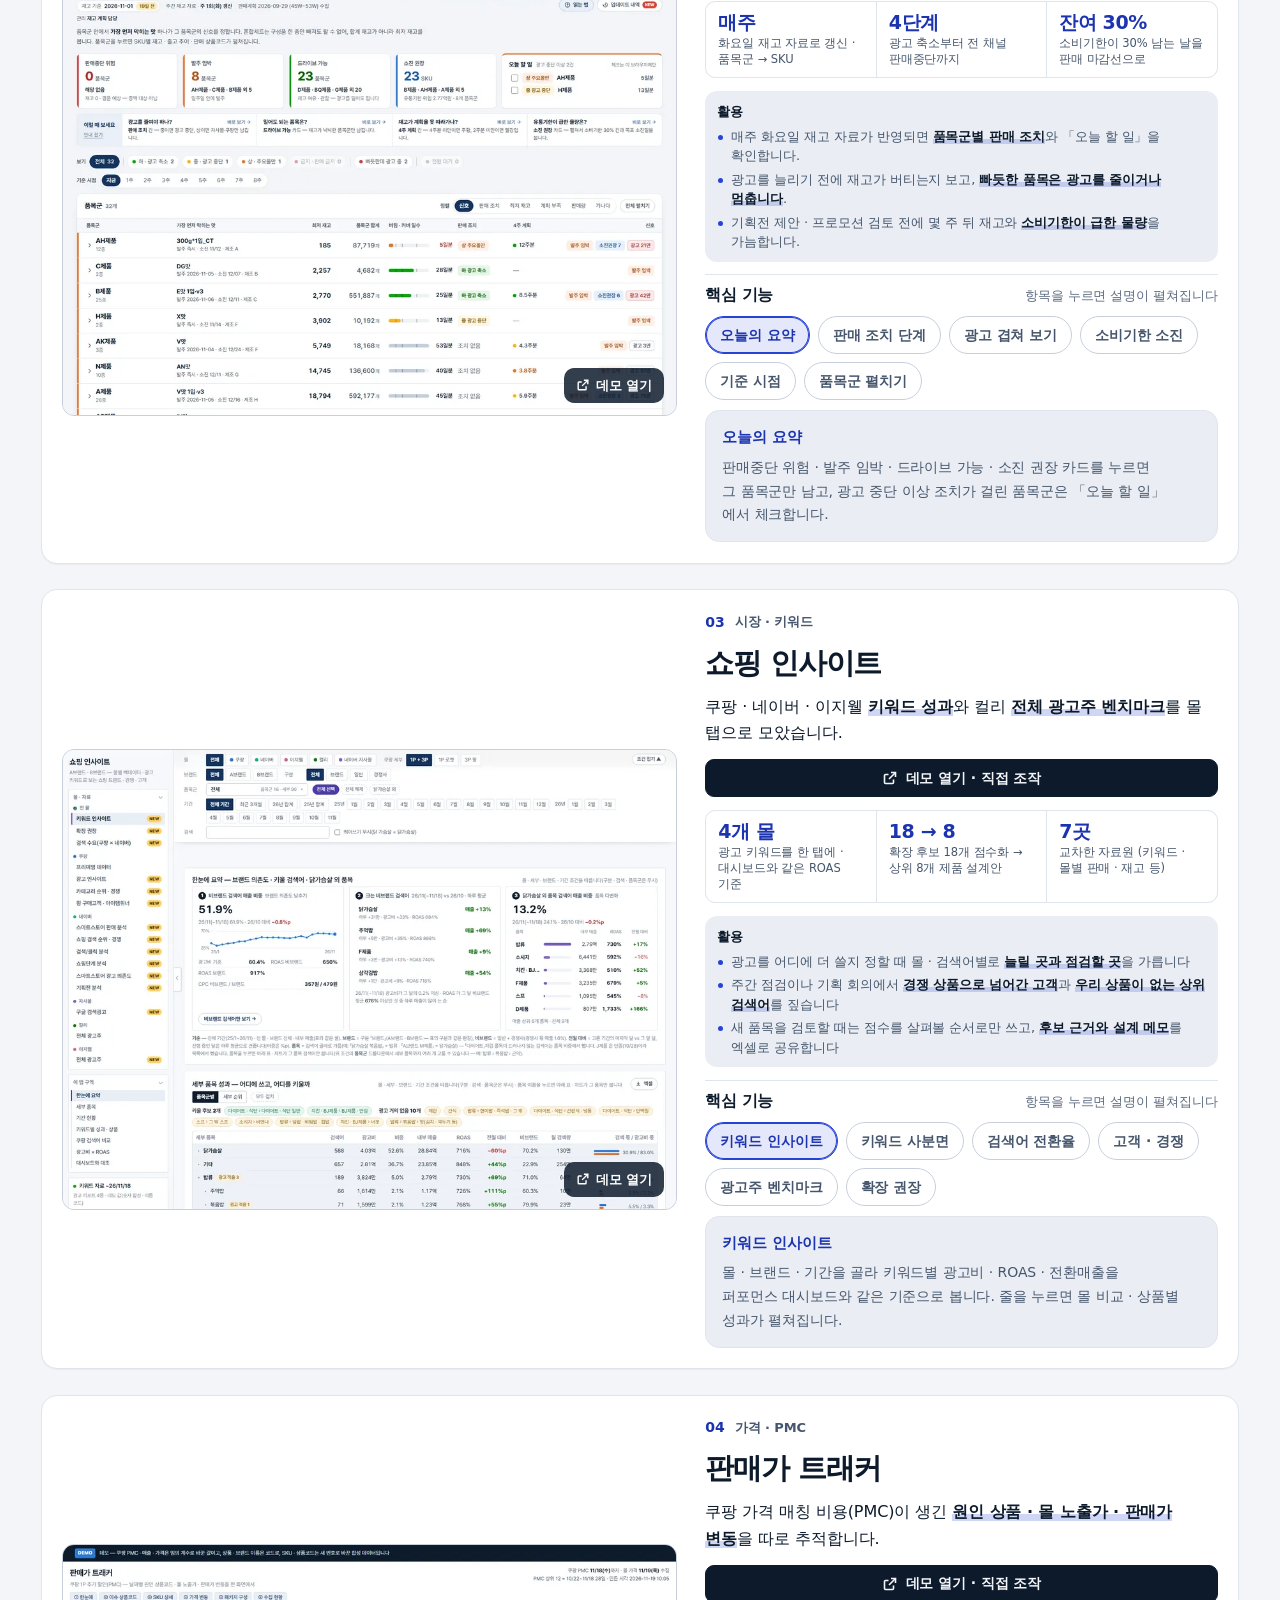
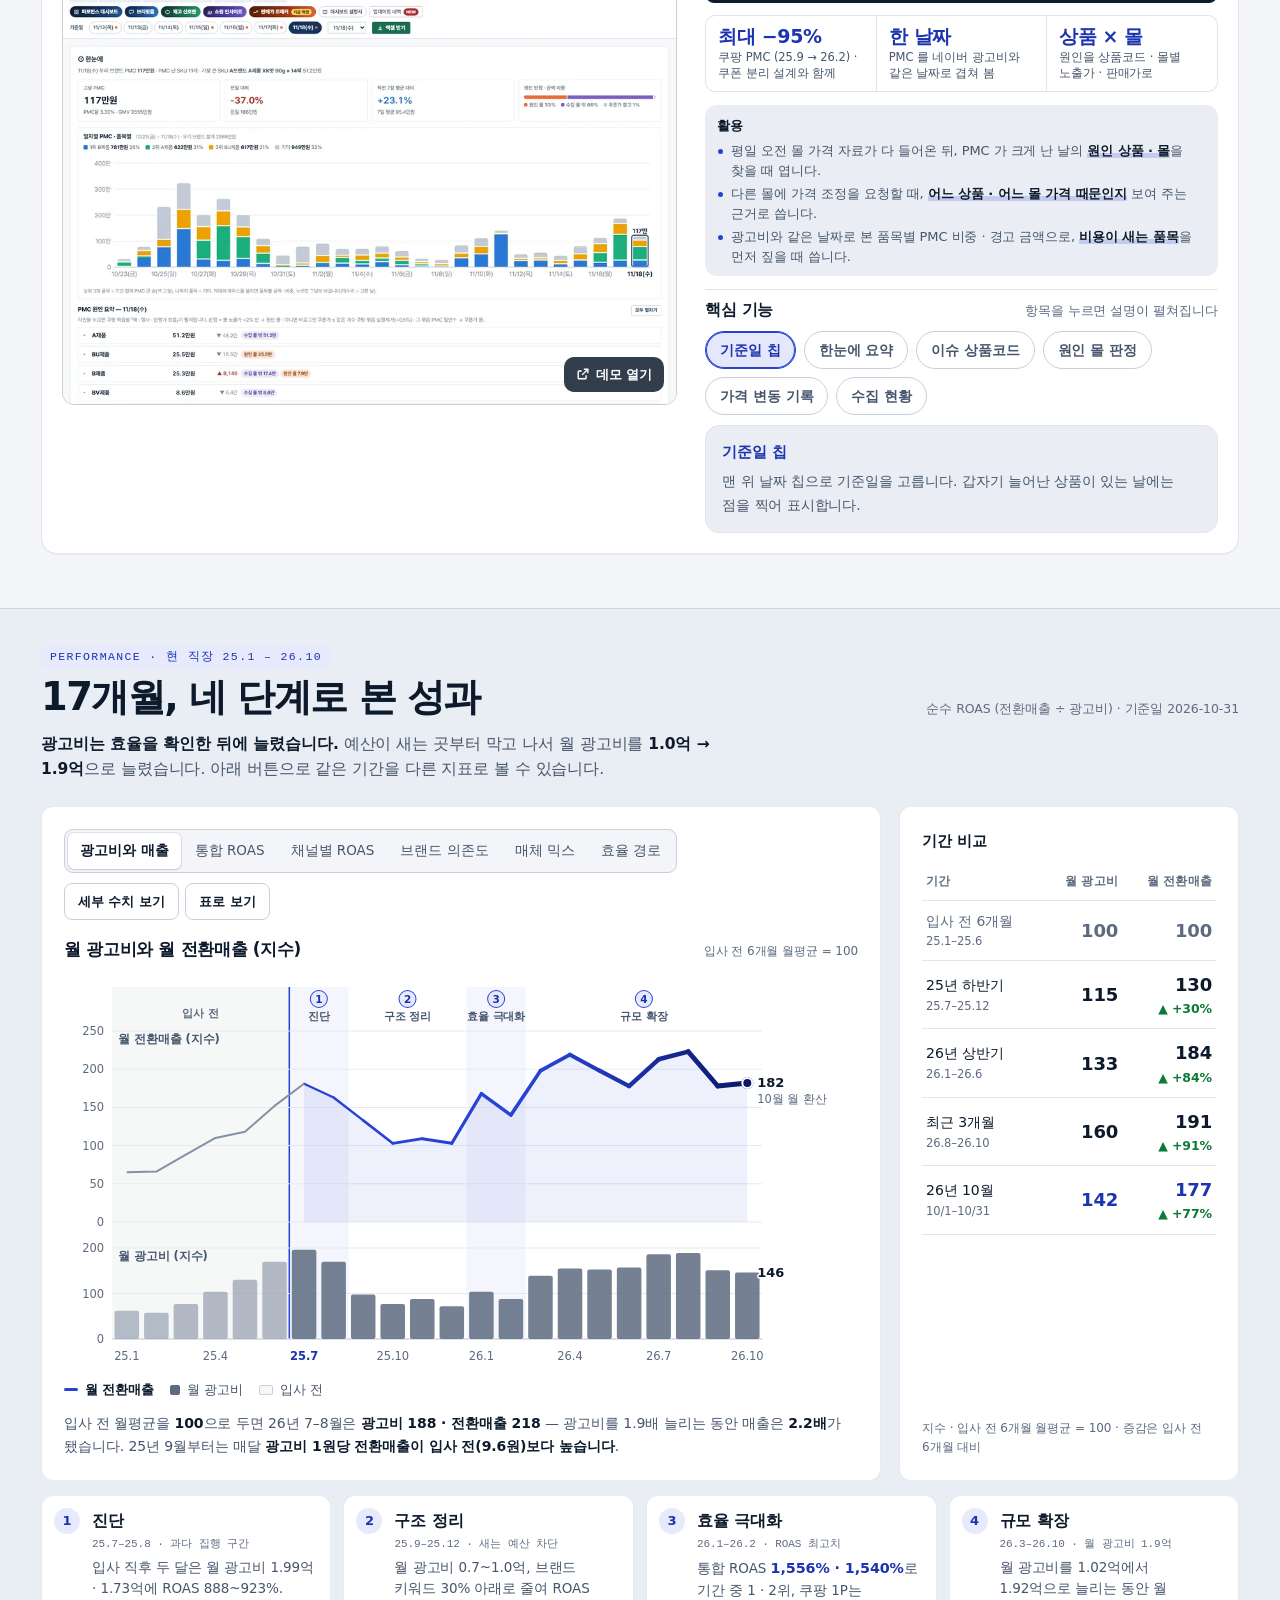
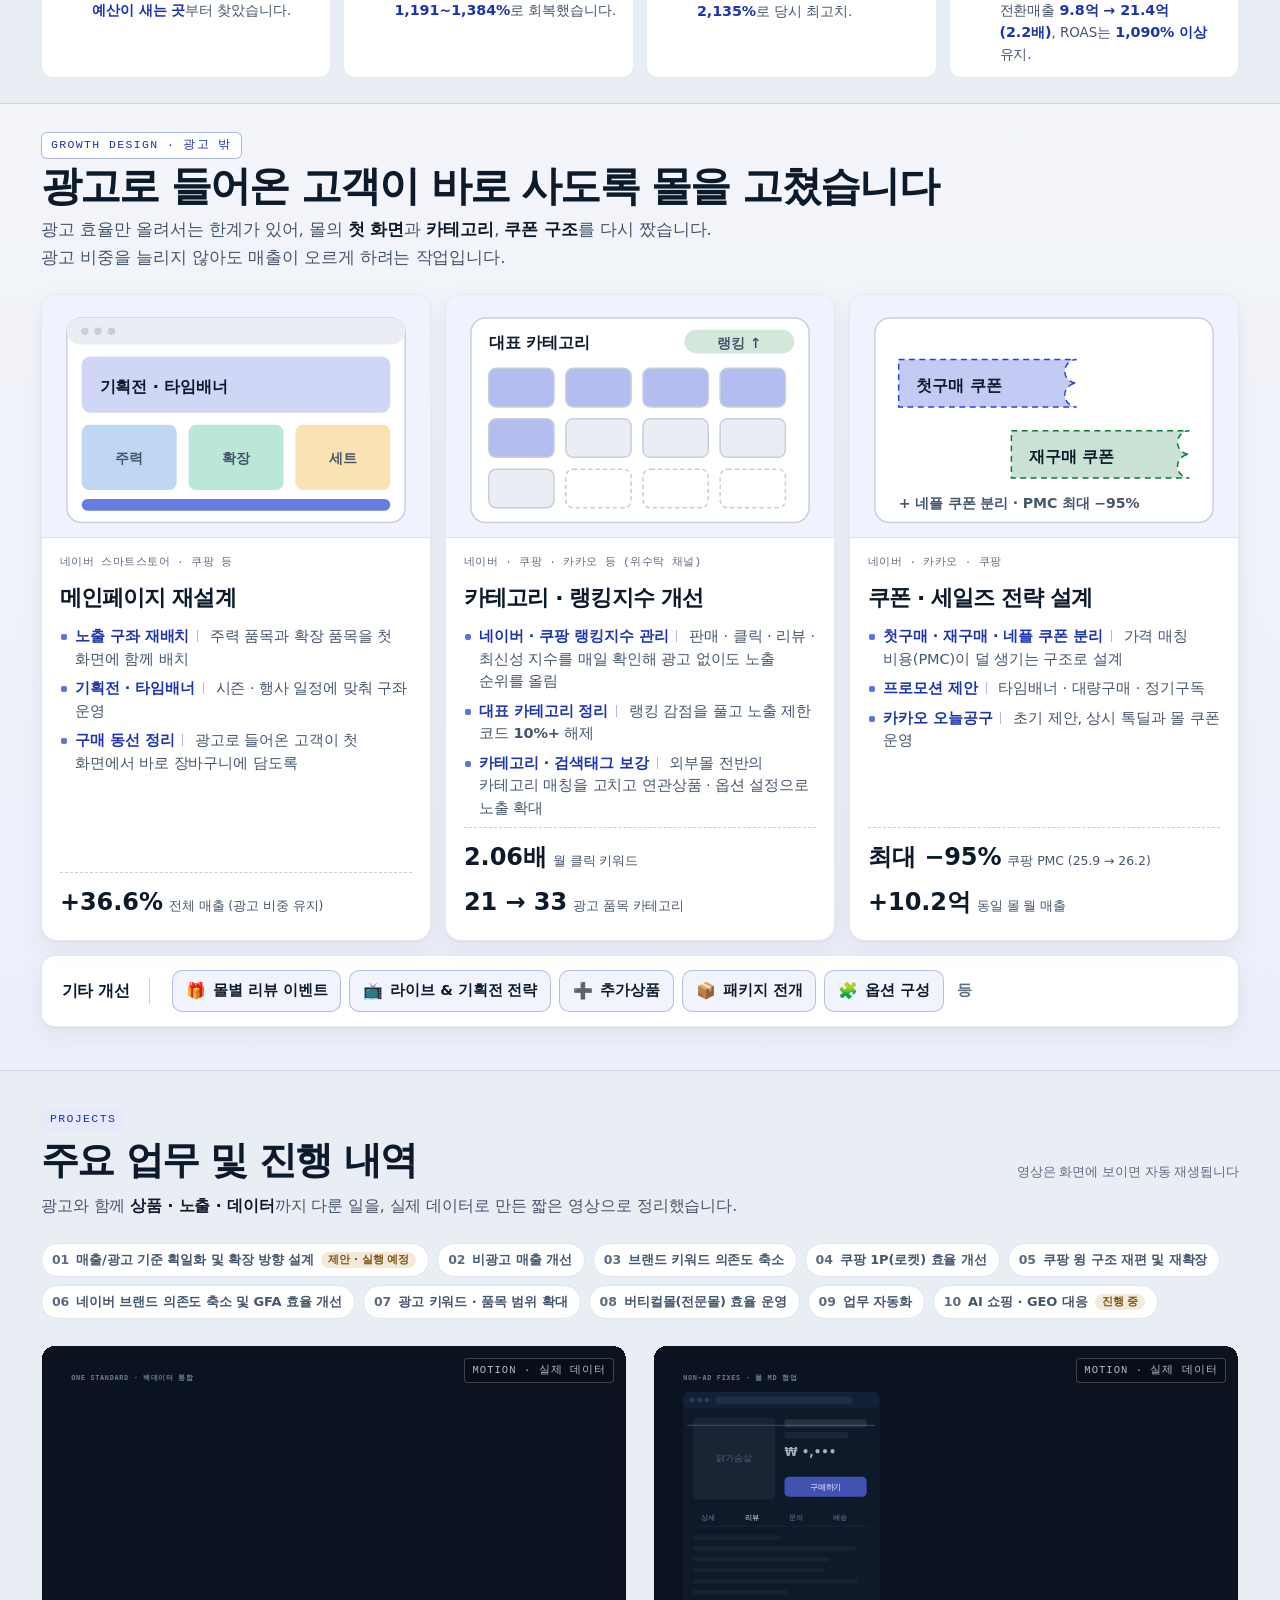
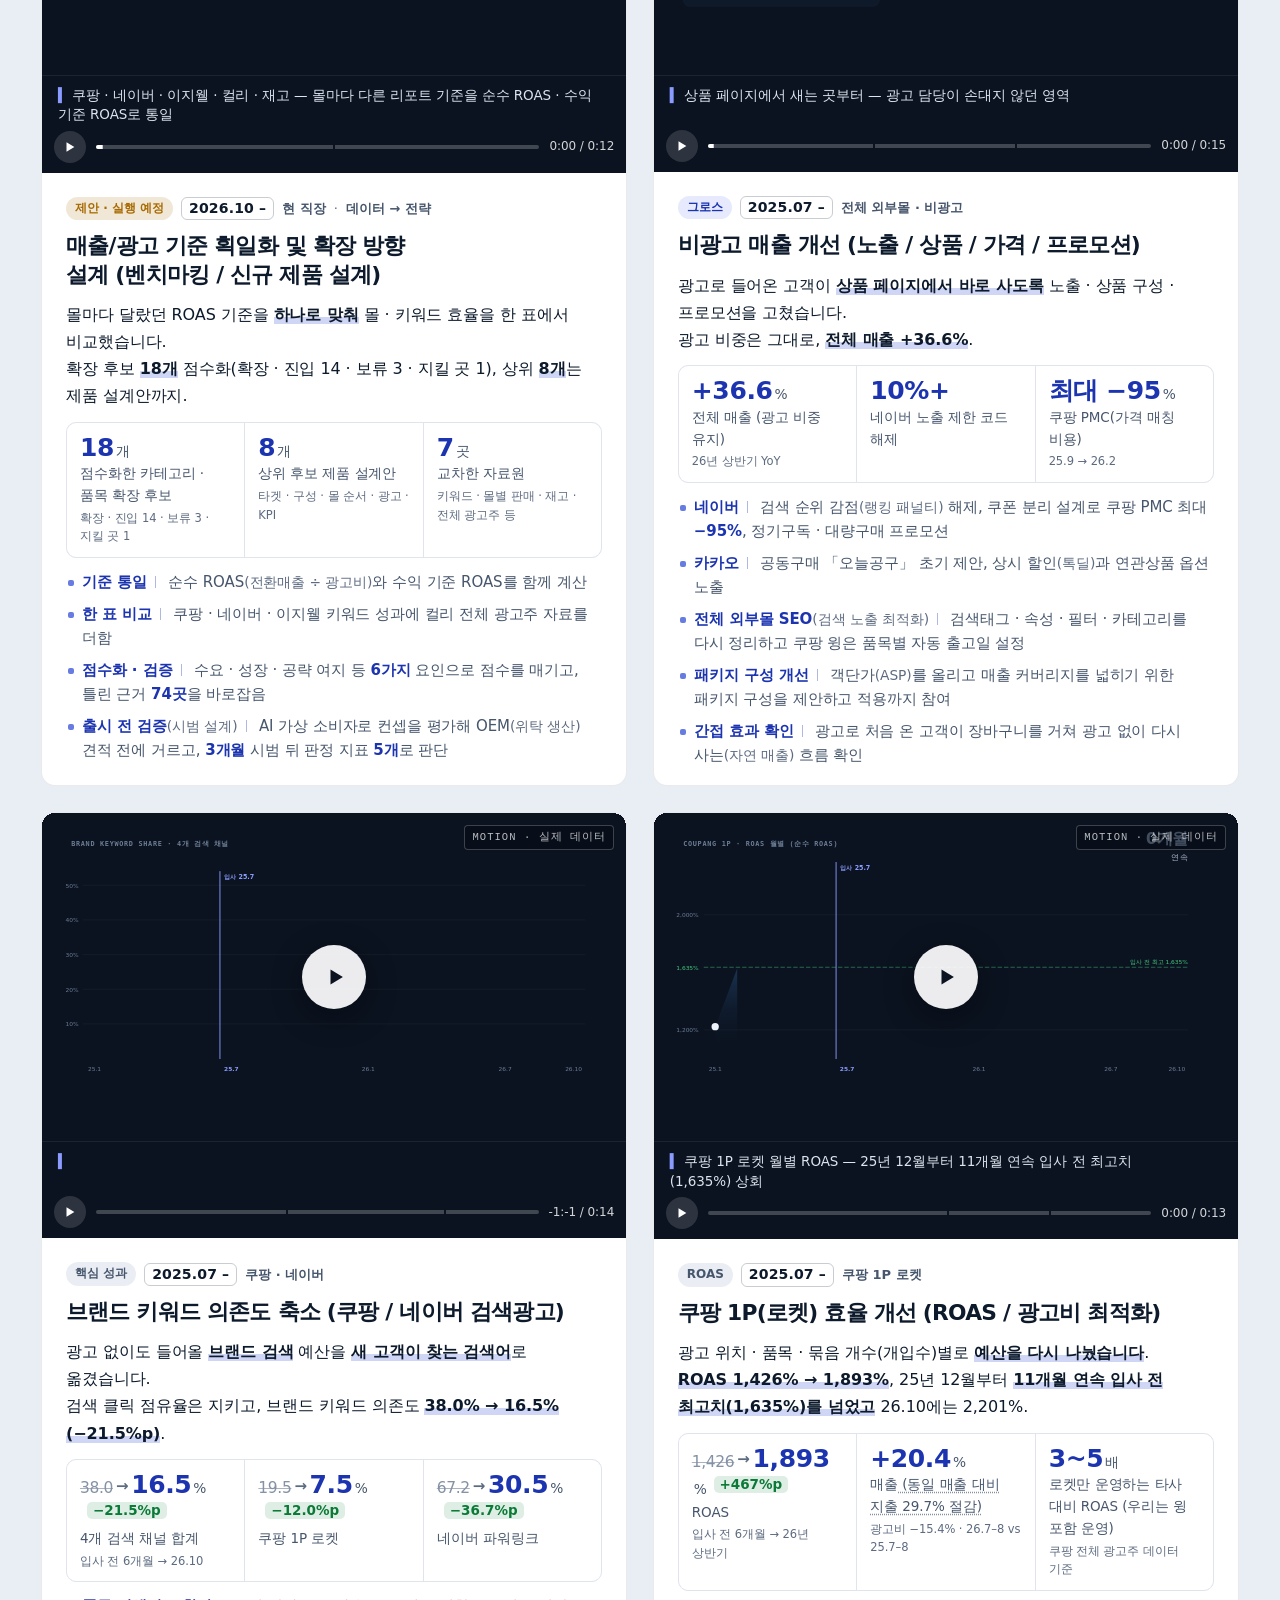
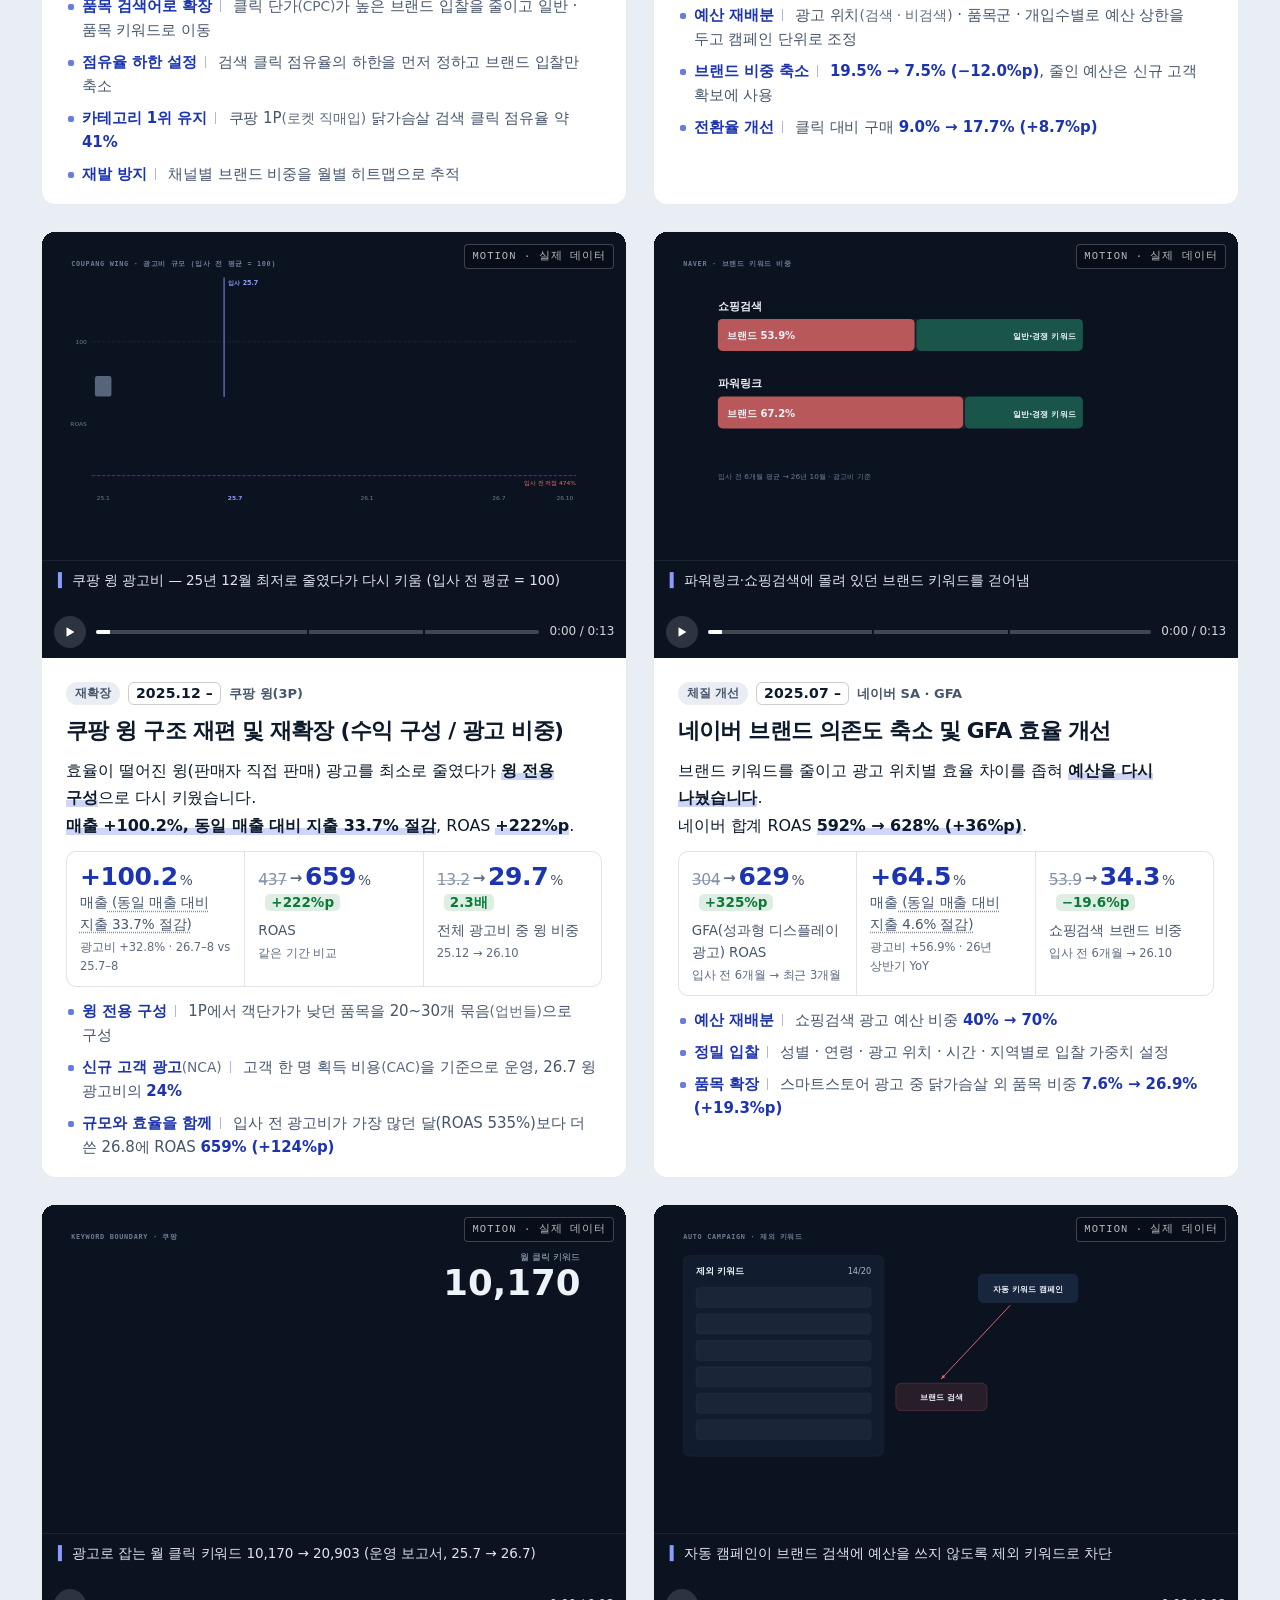
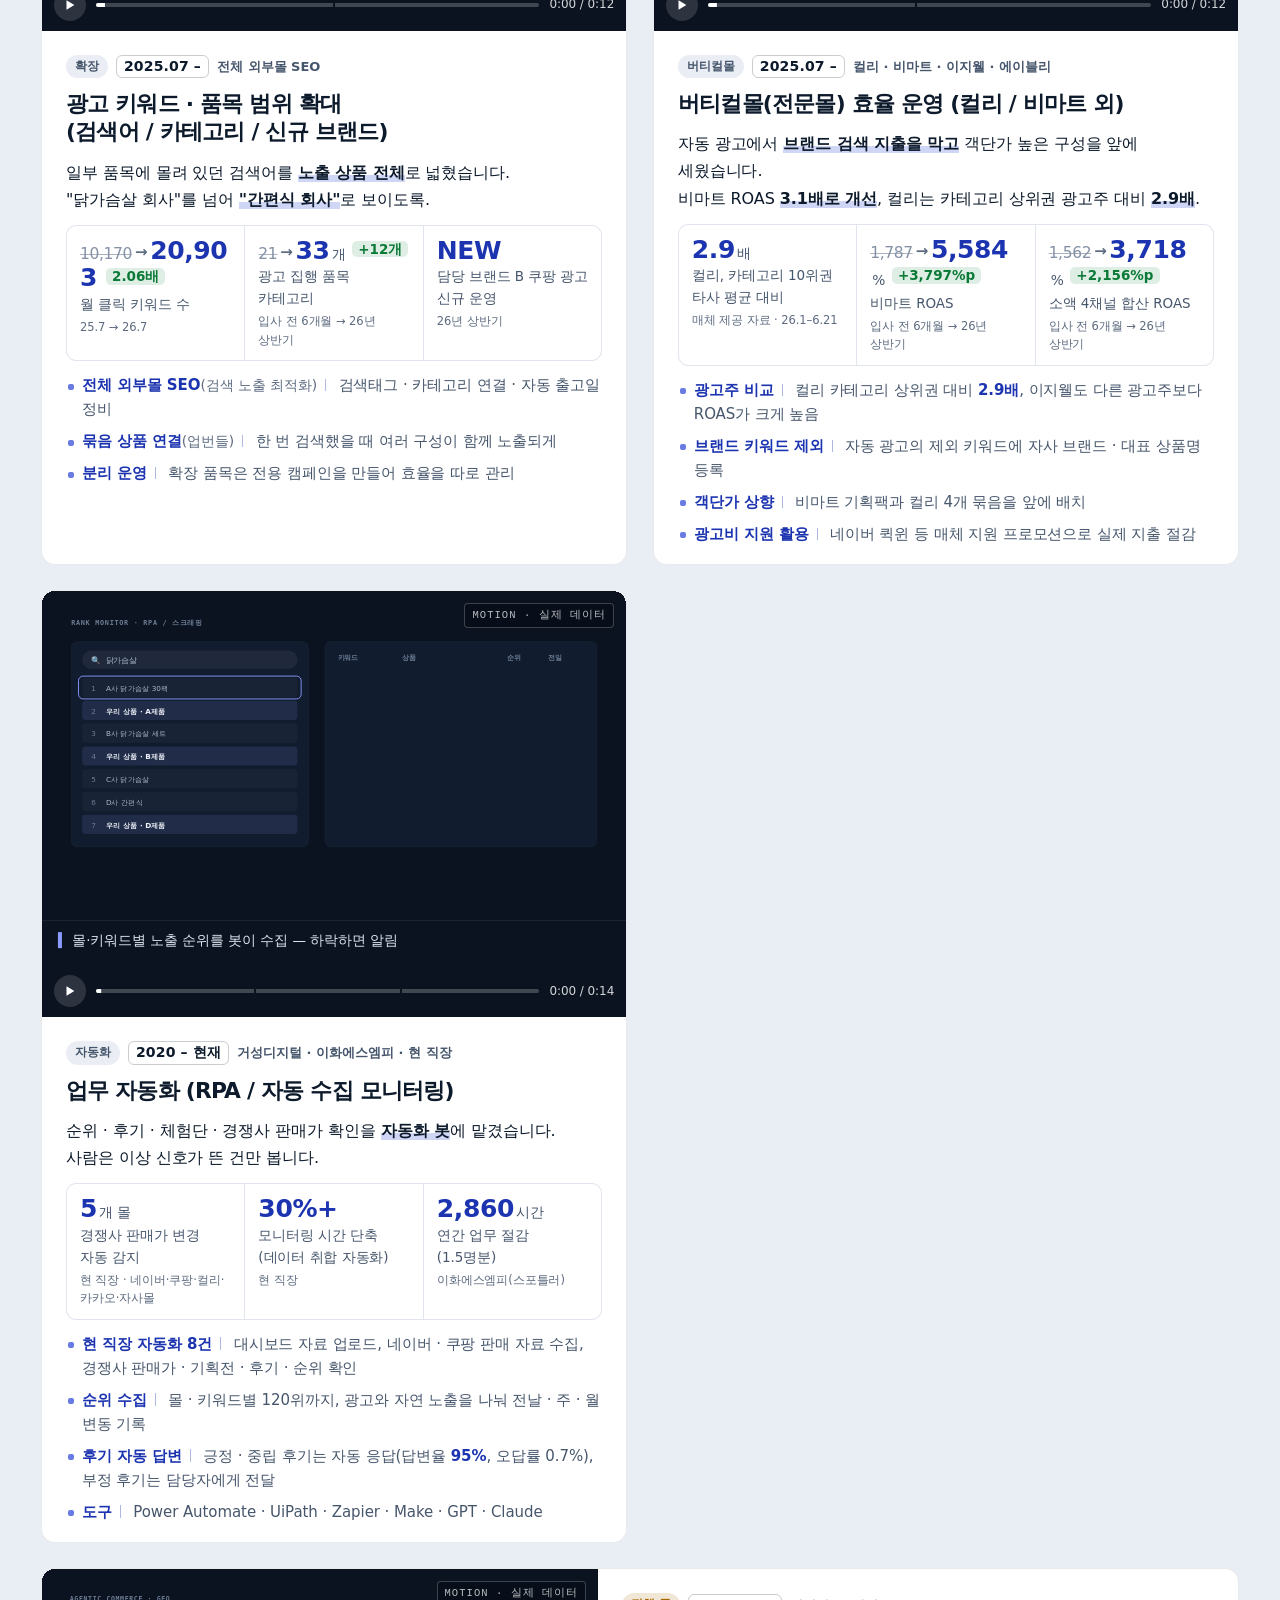
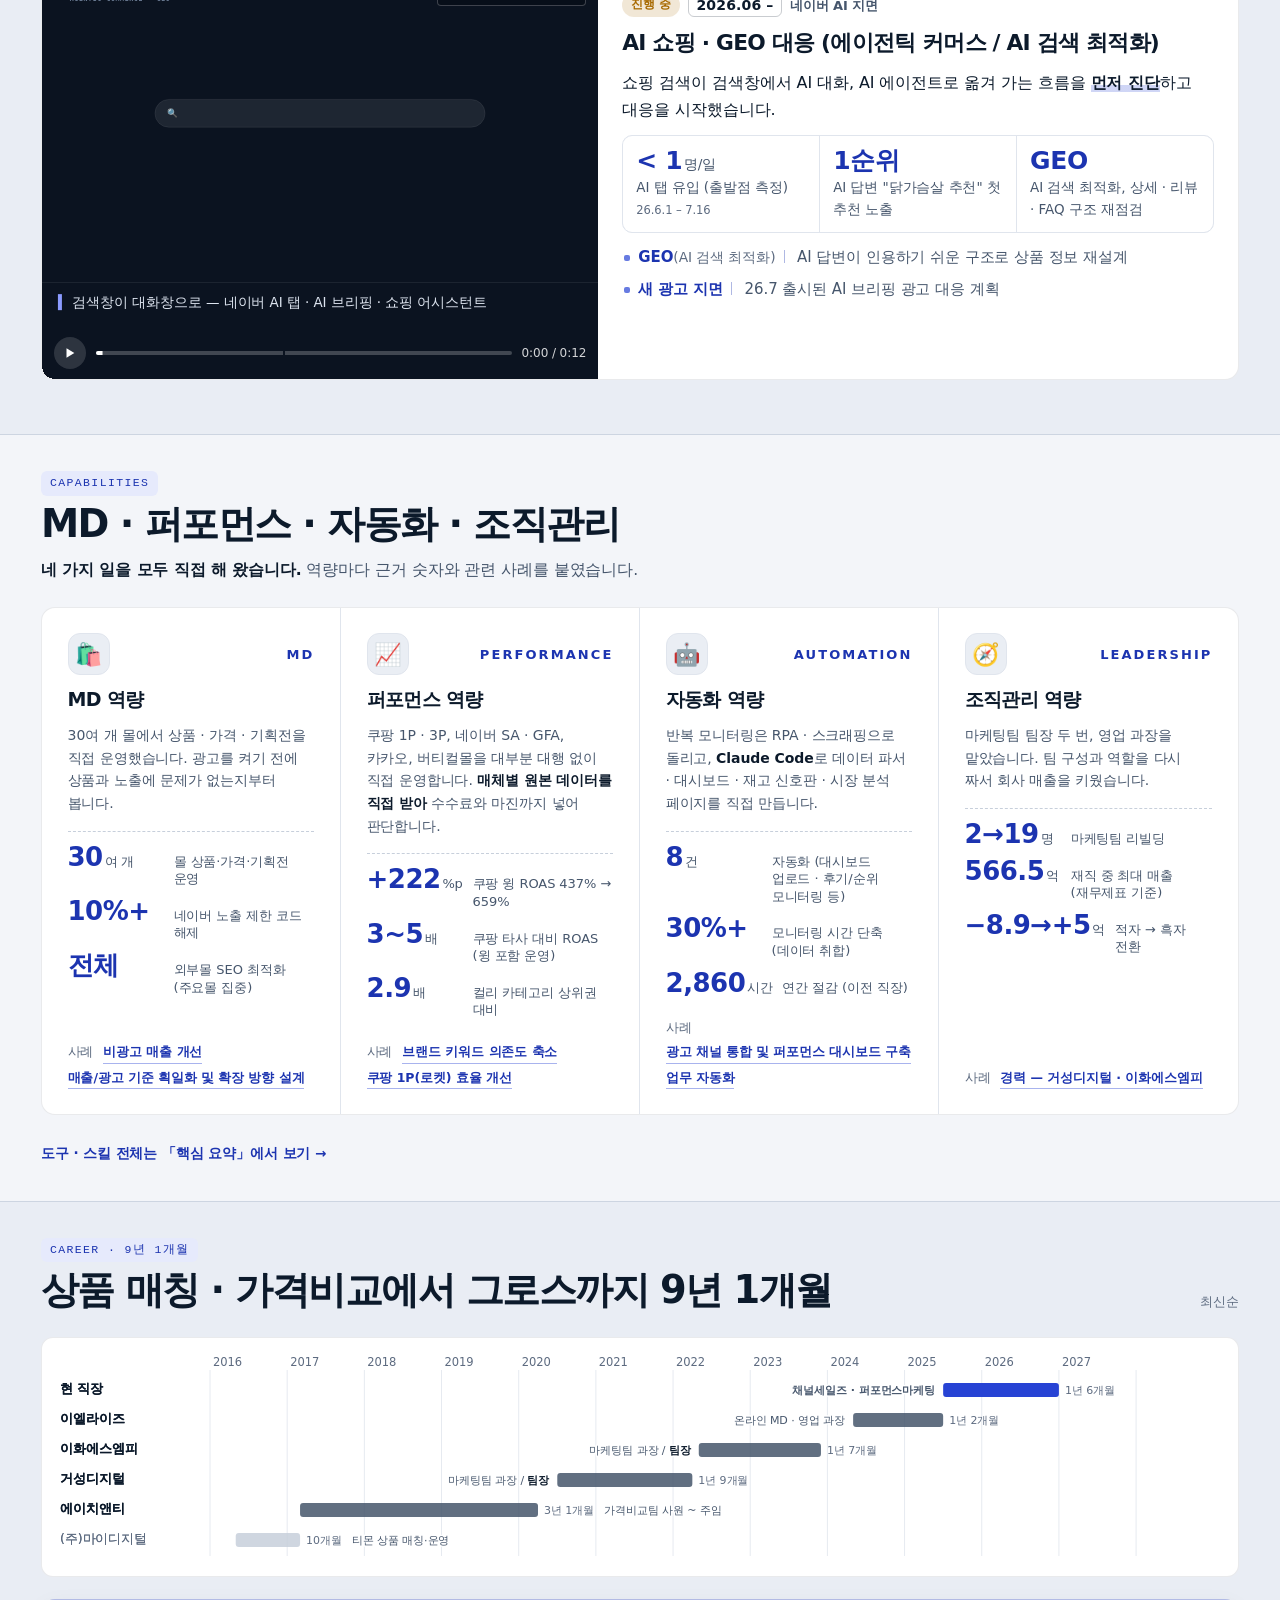
==== commit b02310e1: "방문 흐름 · 이탈 분석 준비 — track.js(dataLayer) · GTM + GA4 + Clarity 설정 안내 - assets/track.js: 머문 절 · 장(psj_s" ====
--- a/index.html
+++ b/index.html
@@ -333,8 +333,6 @@
 <script src="assets/series.js"></script>
 <script src="assets/data.js"></script>
 <script src="assets/motion.js"></script>
-<!-- (2026-11-23) 모션 · 시각 효과 — app.js 앞(인쇄 직전 처리가 먼저 돌게), 시작은 DOMContentLoaded. 끄기 ?fx=0 · CLAUDE.md 5-7 -->
-<script src="assets/fx.js"></script>
 <script src="assets/app.js"></script>
 <script src="assets/topics.js"></script>
 <script src="assets/mode-toggle.js"></script>
--- a/assets/style.css
+++ b/assets/style.css
@@ -2710,116 +2710,3 @@
 /* ⑥ # 링크로 닿은 카드 — 경력 카드 .job.flash 와 같은 깜빡임 */
 .proj.flash, .xd.flash { animation: jobflash 1.4s ease-out; }
 @media (prefers-reduced-motion: reduce) { .proj.flash, .xd.flash { animation: none; } }
-
-/* ===== (2026-11-23) FX — 모션 · 시각 효과 (본인 「웹디자인 스킬 · 툴 보강 — 모션 그래픽 · 삐까뻔쩍한 것들로 퀄리티를 확」) =====
-   그리는 곳 assets/fx.js · 규칙 CLAUDE.md 5-7 · .claude/skills/web-motion/SKILL.md · 점검 .claude/skills/web-motion/scripts/fx-audit.js
-   모두 html.fx-on 아래에서만 — 스크립트가 꺼지거나 ?fx=0 이면 예전 화면 그대로. 배치를 바꾸지 않는다(transform · opacity · 덧그림만).
-   색 토큰 --fx-a1~3 은 첫 화면 빛(라이트는 밝은 파스텔 — 바탕보다 어두워지지 않아 글자 대비가 거의 그대로, 다크는 낮은 투명도),
-   --fx-a-max = 빛 최대 투명도 · --fx-a-text = 소개 글자 자리에서 곱하는 값(대비 4.5:1 — fx-audit 대비 점검으로 정한 값). */
-@property --fx-ang { syntax: '<angle>'; inherits: false; initial-value: 0deg; }
-:root {
-  --fx-a1: #c3cdff; --fx-a2: #dccbff; --fx-a3: #b9ece2; --fx-a-max: .9; --fx-a-text: .25;
-  --fx-g1: #1c34b0; --fx-g2: #6b2bd9; --fx-g3: #0e7490;
-  --fx-dot: rgba(12, 26, 43, .16); --fx-dot-hi: rgba(39, 67, 212, .55);
-  --fx-beam-hi: #9aa9ff;
-}
-@media (prefers-color-scheme: dark) {
-  :root:not([data-theme="light"]) {
-    --fx-a1: #3a4fd8; --fx-a2: #7c4dff; --fx-a3: #0e8f80; --fx-a-max: .72; --fx-a-text: .1;
-    --fx-g1: #a9b5ff; --fx-g2: #d0bcff; --fx-g3: #6ee7d8;
-    --fx-dot: rgba(255, 255, 255, .11); --fx-dot-hi: rgba(169, 181, 255, .6);
-    --fx-beam-hi: #ffffff;
-  }
-}
-:root[data-theme="dark"] {
-  --fx-a1: #3a4fd8; --fx-a2: #7c4dff; --fx-a3: #0e8f80; --fx-a-max: .72; --fx-a-text: .1;
-  --fx-g1: #a9b5ff; --fx-g2: #d0bcff; --fx-g3: #6ee7d8;
-  --fx-dot: rgba(255, 255, 255, .11); --fx-dot-hi: rgba(169, 181, 255, .6);
-  --fx-beam-hi: #ffffff;
-}
-@media screen {
-  /* 첫 화면 빛(aurora) — .hero 의 맨 앞 자식(.fx-stage)을 글자 뒤(z-index −1, 절 안에서만)에 깐다 */
-  html.fx-on .fx-host { position: relative; isolation: isolate; }
-  .fx-stage { position: absolute; inset: 0; z-index: -1; overflow: hidden; pointer-events: none; contain: strict; animation: fxIn 1.6s .15s cubic-bezier(.2,.7,.2,1) both; }
-  .fx-aurora { position: absolute; inset: 0; width: 100%; height: 100%; display: block; will-change: transform; }
-  .fx-stage.fx-nogl .fx-aurora { display: none; }
-  .fx-stage.fx-nogl {
-    background: radial-gradient(34% 46% at var(--fx-fx, 70%) var(--fx-fy, 50%), color-mix(in srgb, var(--fx-a1) 70%, transparent), transparent 72%),
-                radial-gradient(26% 36% at calc(var(--fx-fx, 70%) + 14%) calc(var(--fx-fy, 50%) - 20%), color-mix(in srgb, var(--fx-a2) 60%, transparent), transparent 72%),
-                radial-gradient(24% 34% at calc(var(--fx-fx, 70%) - 12%) calc(var(--fx-fy, 50%) + 24%), color-mix(in srgb, var(--fx-a3) 55%, transparent), transparent 72%);
-  }
-  /* 점 격자 — 「핵심 과업」 칸 둘레에 옅게(::before), 마우스 둘레는 강조색으로 켜짐(::after) */
-  .fx-grid { position: absolute; inset: 0; }
-  .fx-grid::before, .fx-grid::after { content: ""; position: absolute; inset: 0; background-size: 22px 22px; background-position: 11px 11px; }
-  .fx-grid::before {
-    background-image: radial-gradient(circle, var(--fx-dot) 0 1px, transparent 1.5px);
-    -webkit-mask-image: radial-gradient(34% 62% at var(--fx-fx, 70%) var(--fx-fy, 50%), rgba(0, 0, 0, .75) 55%, transparent 100%);
-            mask-image: radial-gradient(34% 62% at var(--fx-fx, 70%) var(--fx-fy, 50%), rgba(0, 0, 0, .75) 55%, transparent 100%);
-  }
-  .fx-grid::after {
-    background-image: radial-gradient(circle, var(--fx-dot-hi) 0 1.1px, transparent 1.6px);
-    -webkit-mask-image: radial-gradient(210px circle at var(--fx-gx, -999px) var(--fx-gy, -999px), #000, transparent 72%);
-            mask-image: radial-gradient(210px circle at var(--fx-gx, -999px) var(--fx-gy, -999px), #000, transparent 72%);
-    opacity: 0; transition: opacity .45s;
-  }
-  .fx-stage.fx-lit .fx-grid::after { opacity: 1; }
-  @keyframes fxIn { from { opacity: 0; } to { opacity: 1; } }
-
-  /* 테두리를 따라 도는 빛(beam) — LIVE DEMO 칸 · 주요 성과 머리 카드 · 프로필 사진 */
-  html.fx-on .fx-beam { position: relative; }
-  html.fx-on .fx-beam::after {
-    content: ""; position: absolute; inset: 0; z-index: 2; border-radius: inherit; padding: 1.5px; pointer-events: none;
-    background: conic-gradient(from var(--fx-ang), transparent 0deg 228deg, color-mix(in srgb, var(--accent) 55%, transparent) 290deg, var(--fx-beam-hi) 332deg, transparent 360deg);
-    -webkit-mask: linear-gradient(#000 0 0) content-box, linear-gradient(#000 0 0); -webkit-mask-composite: xor;
-            mask: linear-gradient(#000 0 0) content-box exclude, linear-gradient(#000 0 0);
-    animation: fxBeam 6s linear infinite;
-  }
-  html.fx-on .hero .portrait.fx-beam::after { padding: 2px; animation-duration: 7.5s; }
-  html.fx-on .rs-lead.fx-beam::after { animation-duration: 8s; }
-  @keyframes fxBeam { to { --fx-ang: 360deg; } }
-
-  /* 흐르는 그라데이션 글자 — 첫 화면 문장 강조(「광고 밖까지」). 형광펜 밑줄(em 바탕)은 그대로, 글자만 안쪽 span */
-  html.fx-on .thesis .fx-grad {
-    background-image: linear-gradient(100deg, var(--fx-g1) 0%, var(--fx-g2) 12.5%, var(--fx-g3) 25%, var(--fx-g2) 37.5%, var(--fx-g1) 50%, var(--fx-g2) 62.5%, var(--fx-g3) 75%, var(--fx-g2) 87.5%, var(--fx-g1) 100%);
-    background-size: 200% 100%; background-repeat: repeat-x;
-    -webkit-background-clip: text; background-clip: text; color: transparent; -webkit-text-fill-color: transparent;
-    -webkit-box-decoration-break: clone; box-decoration-break: clone;
-    animation: fxFlow 9s linear infinite;
-  }
-  @keyframes fxFlow { from { background-position: 0% 0; } to { background-position: 100% 0; } }
-
-  /* 카드 기울기(tilt) — 부모에 원근(perspective)만. 기울기는 fx.js 가 rotate 속성(hover 의 transform 과 따로 겹침)으로 */
-  html.fx-on .fx-persp { perspective: 1100px; }
-  html.fx-on .fx-tilting { will-change: rotate; }
-
-  /* 따라오는 고리(cursor) — 마우스일 때만 fx.js 가 만든다. 위치는 transform, 크기는 scale 속성 */
-  .fx-cursor {
-    position: fixed; left: 0; top: 0; width: 34px; height: 34px; margin: -17px 0 0 -17px; border-radius: 50%;
-    border: 1.5px solid color-mix(in srgb, var(--accent) 75%, transparent); background: transparent;
-    pointer-events: none; z-index: 130; opacity: 0;
-    transition: opacity .25s, scale .32s cubic-bezier(.2,.8,.2,1), background-color .25s, border-color .25s;
-  }
-  .fx-cursor.on { opacity: .9; }
-  .fx-cursor.is-hot { scale: 1.55; background: color-mix(in srgb, var(--accent) 12%, transparent); border-color: color-mix(in srgb, var(--accent) 35%, transparent); }
-  .fx-cursor.is-chart { scale: .42; background: var(--accent); border-color: transparent; }
-  .fx-cursor.is-quiet, .fx-cursor.on.is-quiet { opacity: 0; }
-  .fx-cursor.down { scale: .78; }
-  .fx-cursor.is-hot.down { scale: 1.25; }
-
-  /* 스크롤 진행 막대 — 강조색 그라데이션 + 빛 */
-  html.fx-on .mast::after { background: linear-gradient(90deg, var(--accent), var(--fx-g2), var(--fx-g3)); box-shadow: 0 0 12px color-mix(in srgb, var(--accent) 55%, transparent); }
-
-  /* 테마 바꾸기 — 단추 자리에서 원이 퍼진다(fx.js themeSwap · View Transitions) */
-  html.fx-vt::view-transition-old(root), html.fx-vt::view-transition-new(root) { animation: none; mix-blend-mode: normal; }
-
-  /* 움직임 예산 — 화면 밖(.anim-idle) · 다른 탭(.anim-hold)이면 멈춘다 */
-  .anim-hold .fx-beam::after, .anim-hold .fx-grad, .fx-idle.fx-beam::after, .fx-grad.fx-idle { animation-play-state: paused !important; }
-}
-@media (hover: none), (pointer: coarse) { .fx-cursor { display: none; } }
-@media (prefers-reduced-motion: reduce) { .fx-stage { animation: none; } .fx-cursor { display: none; } }
-@media print {
-  .fx-stage, .fx-cursor { display: none !important; }
-  .fx-beam::after { content: none !important; }
-  .thesis .fx-grad { background: none !important; color: inherit !important; -webkit-text-fill-color: currentColor !important; animation: none !important; }
-  .fx-persp { perspective: none !important; }
-}
--- a/assets/topics.css
+++ b/assets/topics.css
@@ -489,3 +489,11 @@
   .tm-anim { animation: none !important; }
   html.tm-sheet main::after { display: none; }
 }
+
+/* ===== (2026-11-23) 문맥 · 기능 시각화 보강 (본인 「문맥, 기능상 시각화 추가로 찾아서 개선해줘」) =====
+   기타 대시보드 「핵심 기능」 칩이 한 줄에 하나씩 세로로 쌓이던 것 — 위 .xd .how { display: grid }(예전 줄 목록용)가
+   style.css .how.how-tips { display: flex; flex-wrap: wrap } 를 덮었다(같은 특이도 · 이 파일이 뒤에 읽힘, 헤드리스 계산값으로 확인). 칩 목록만 가로로 흐르게 */
+.xd.xd-full .how.how-tips { display: flex; flex-wrap: wrap; align-content: flex-start; gap: 8px; }
+/* 주요 업무 바로 가기는 장 넘김에서 숨김(GNB 항목 · 목차가 같은 일). 기타 대시보드 연결 줄은 넓은 화면 장 넘김에서만 숨김(첫 카드 장이 길어져 장 수가 늘지 않게) */
+html.tabmode .work-jump { display: none; }
+html.tm-wide .xd-map { display: none; }
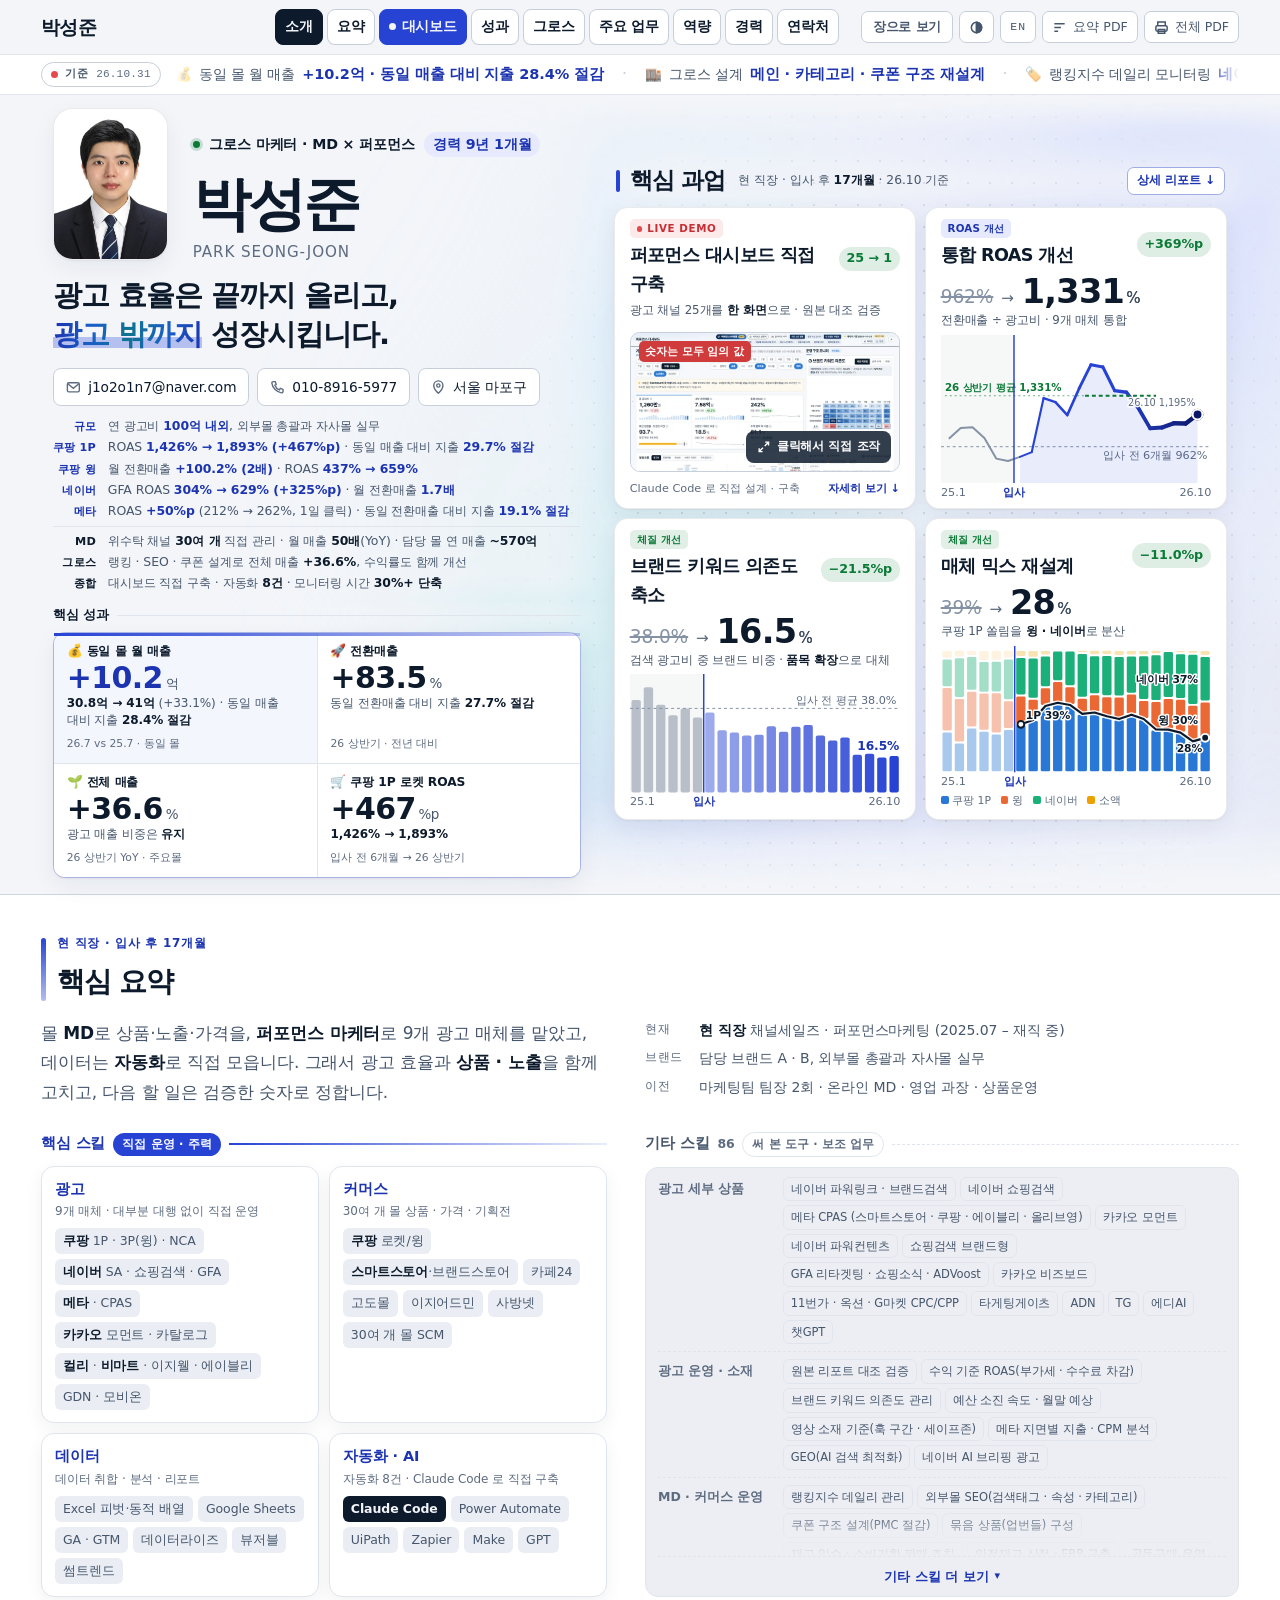
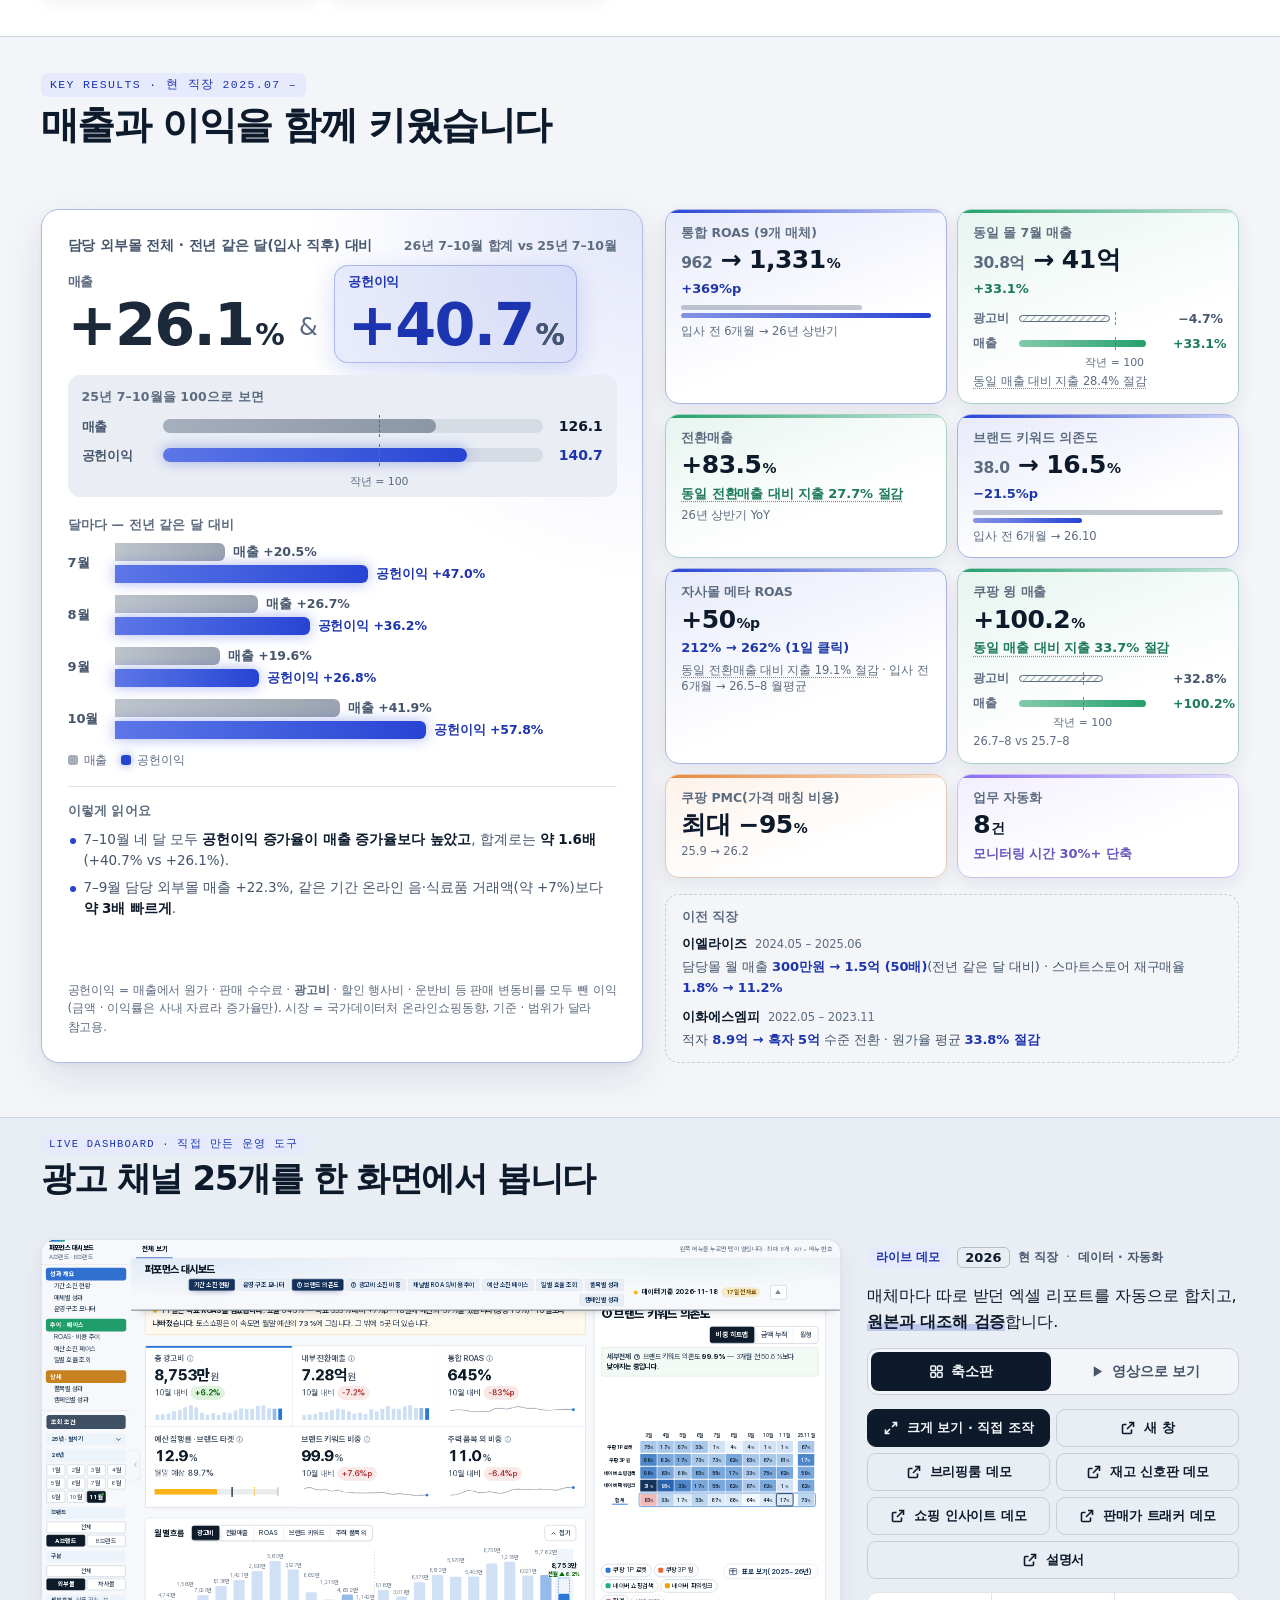
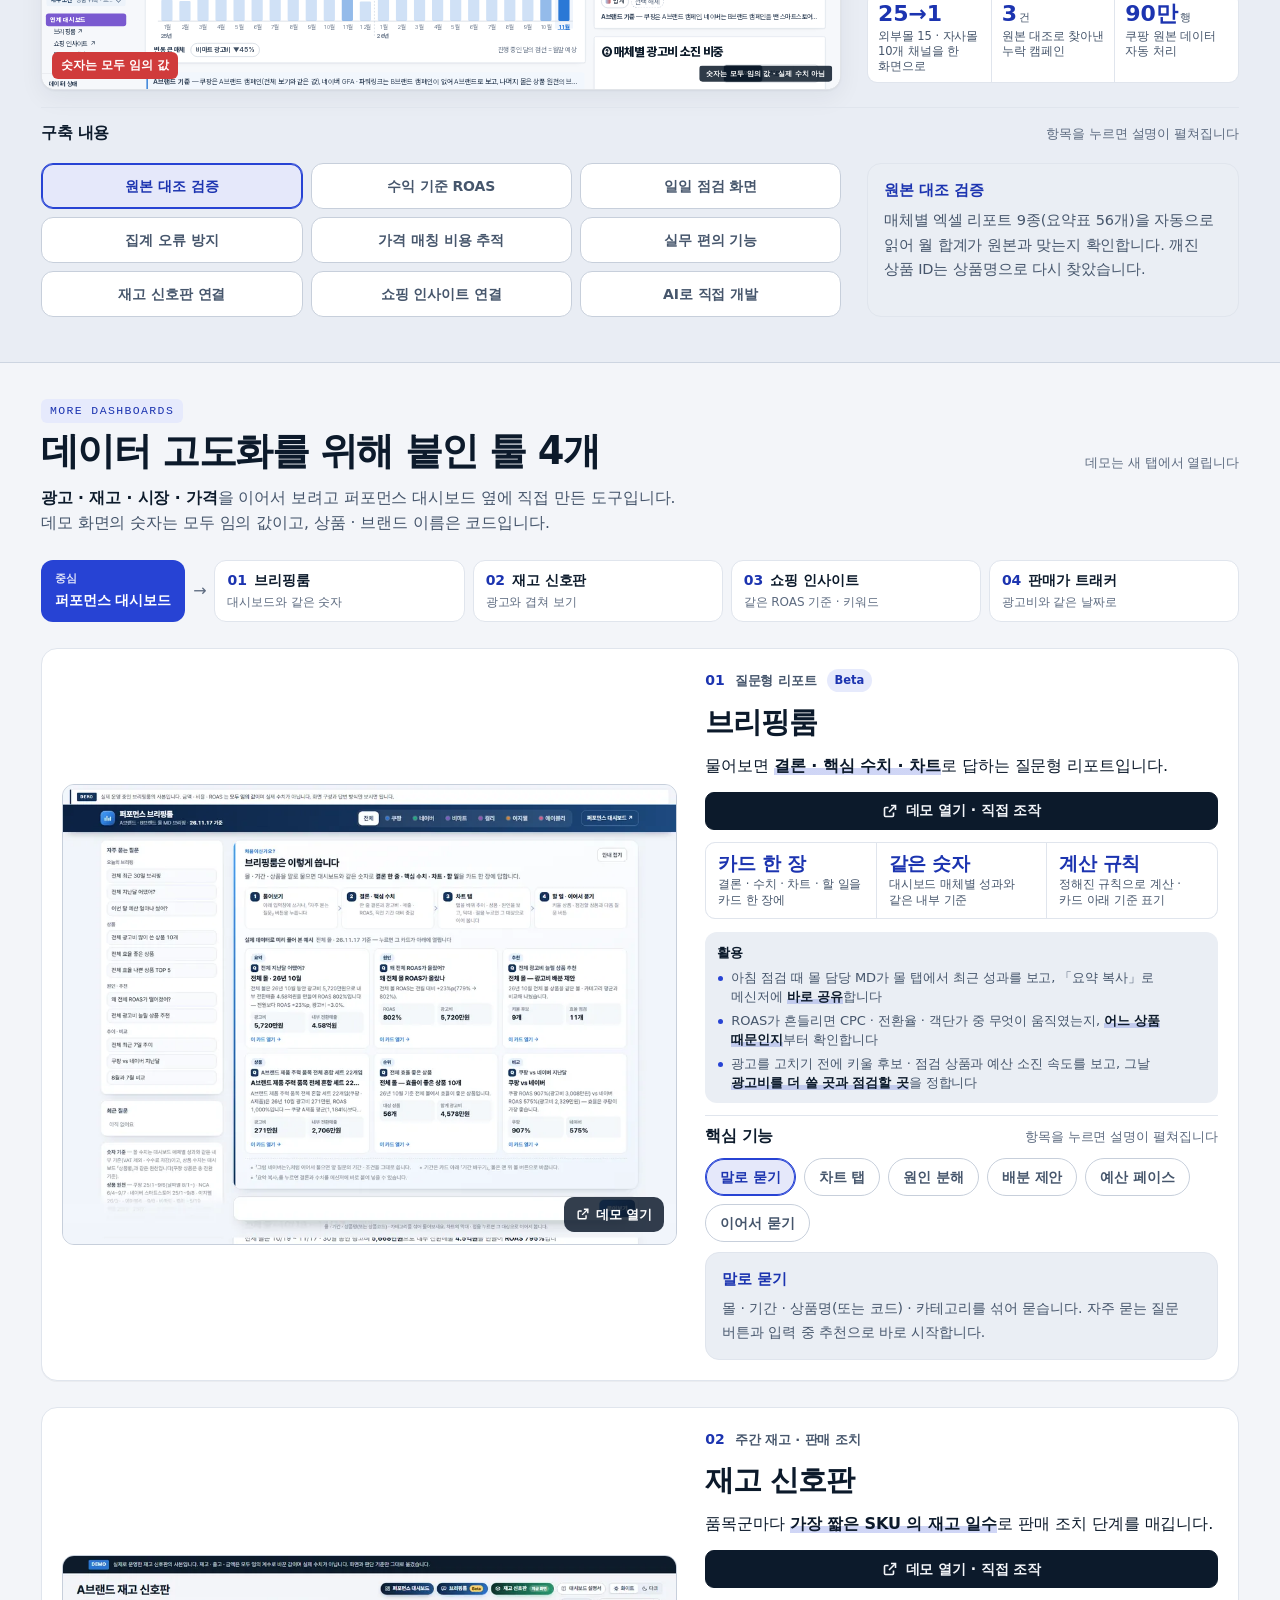
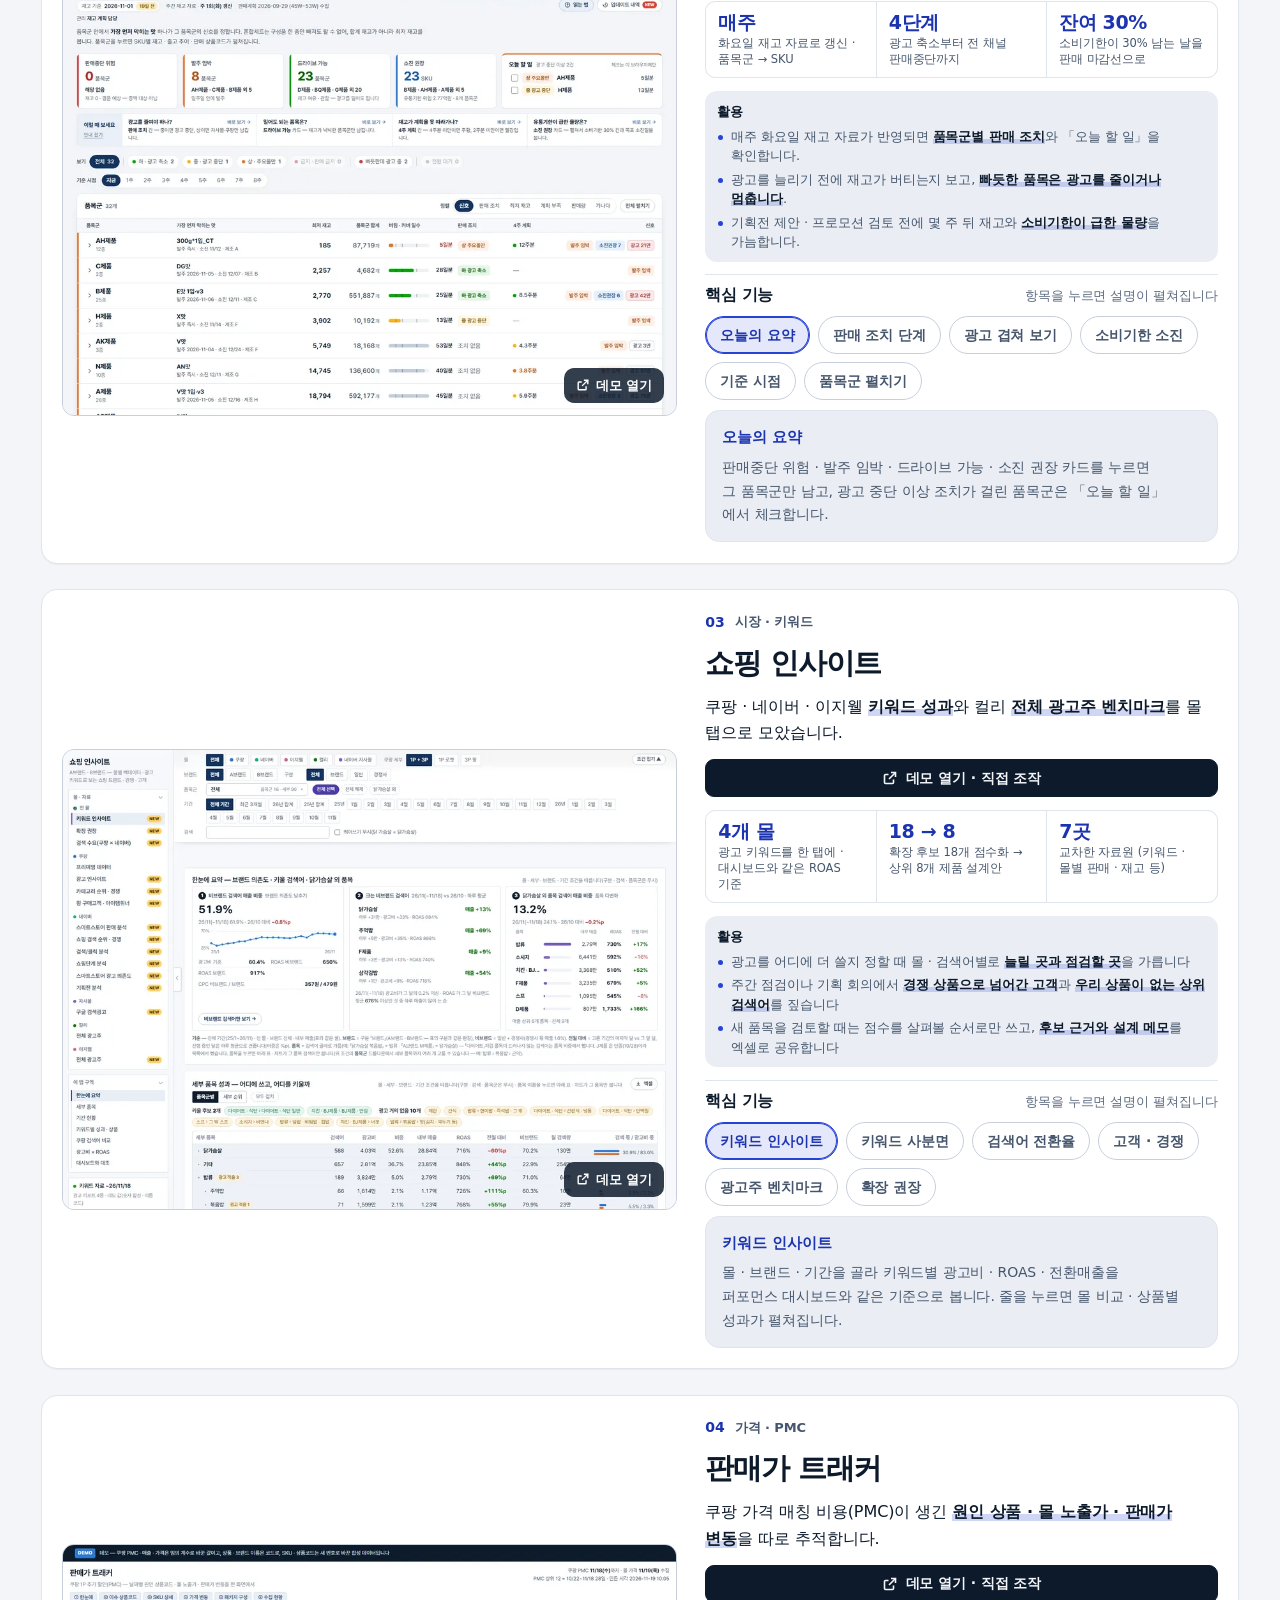
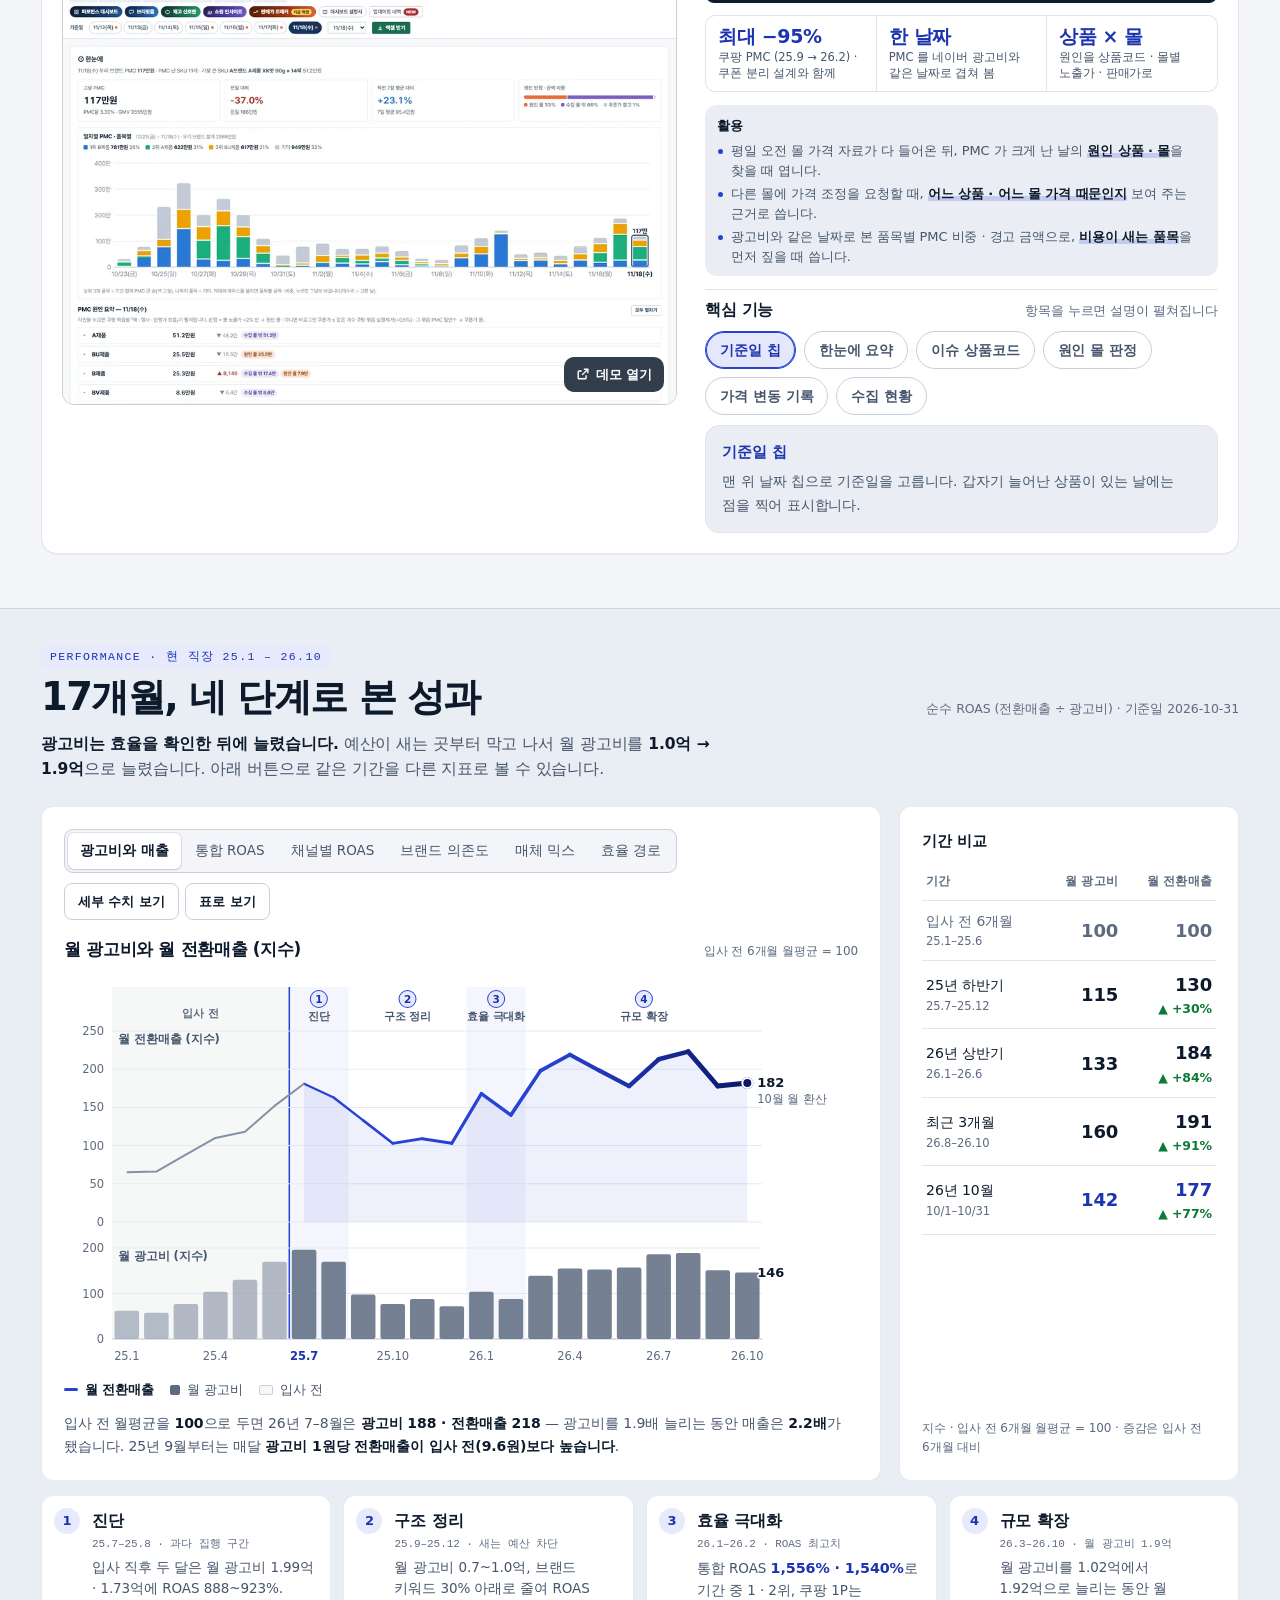
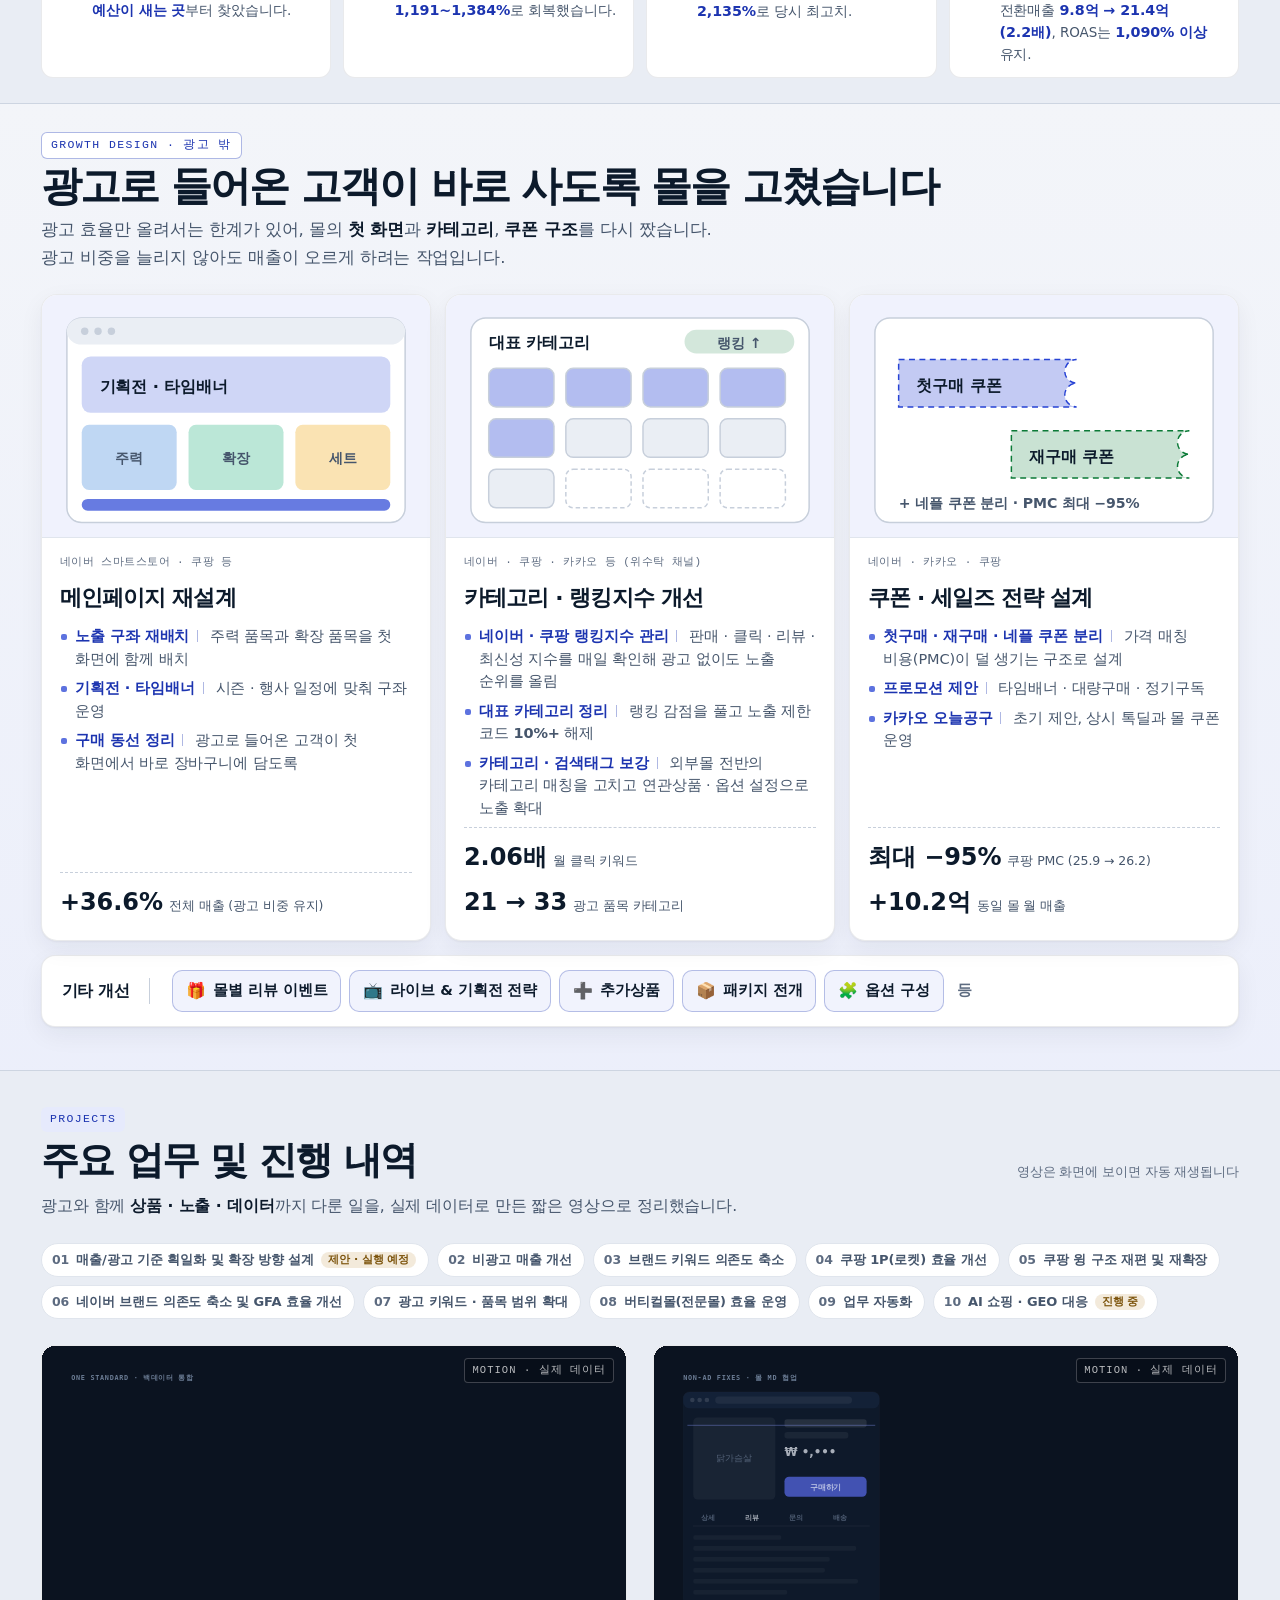
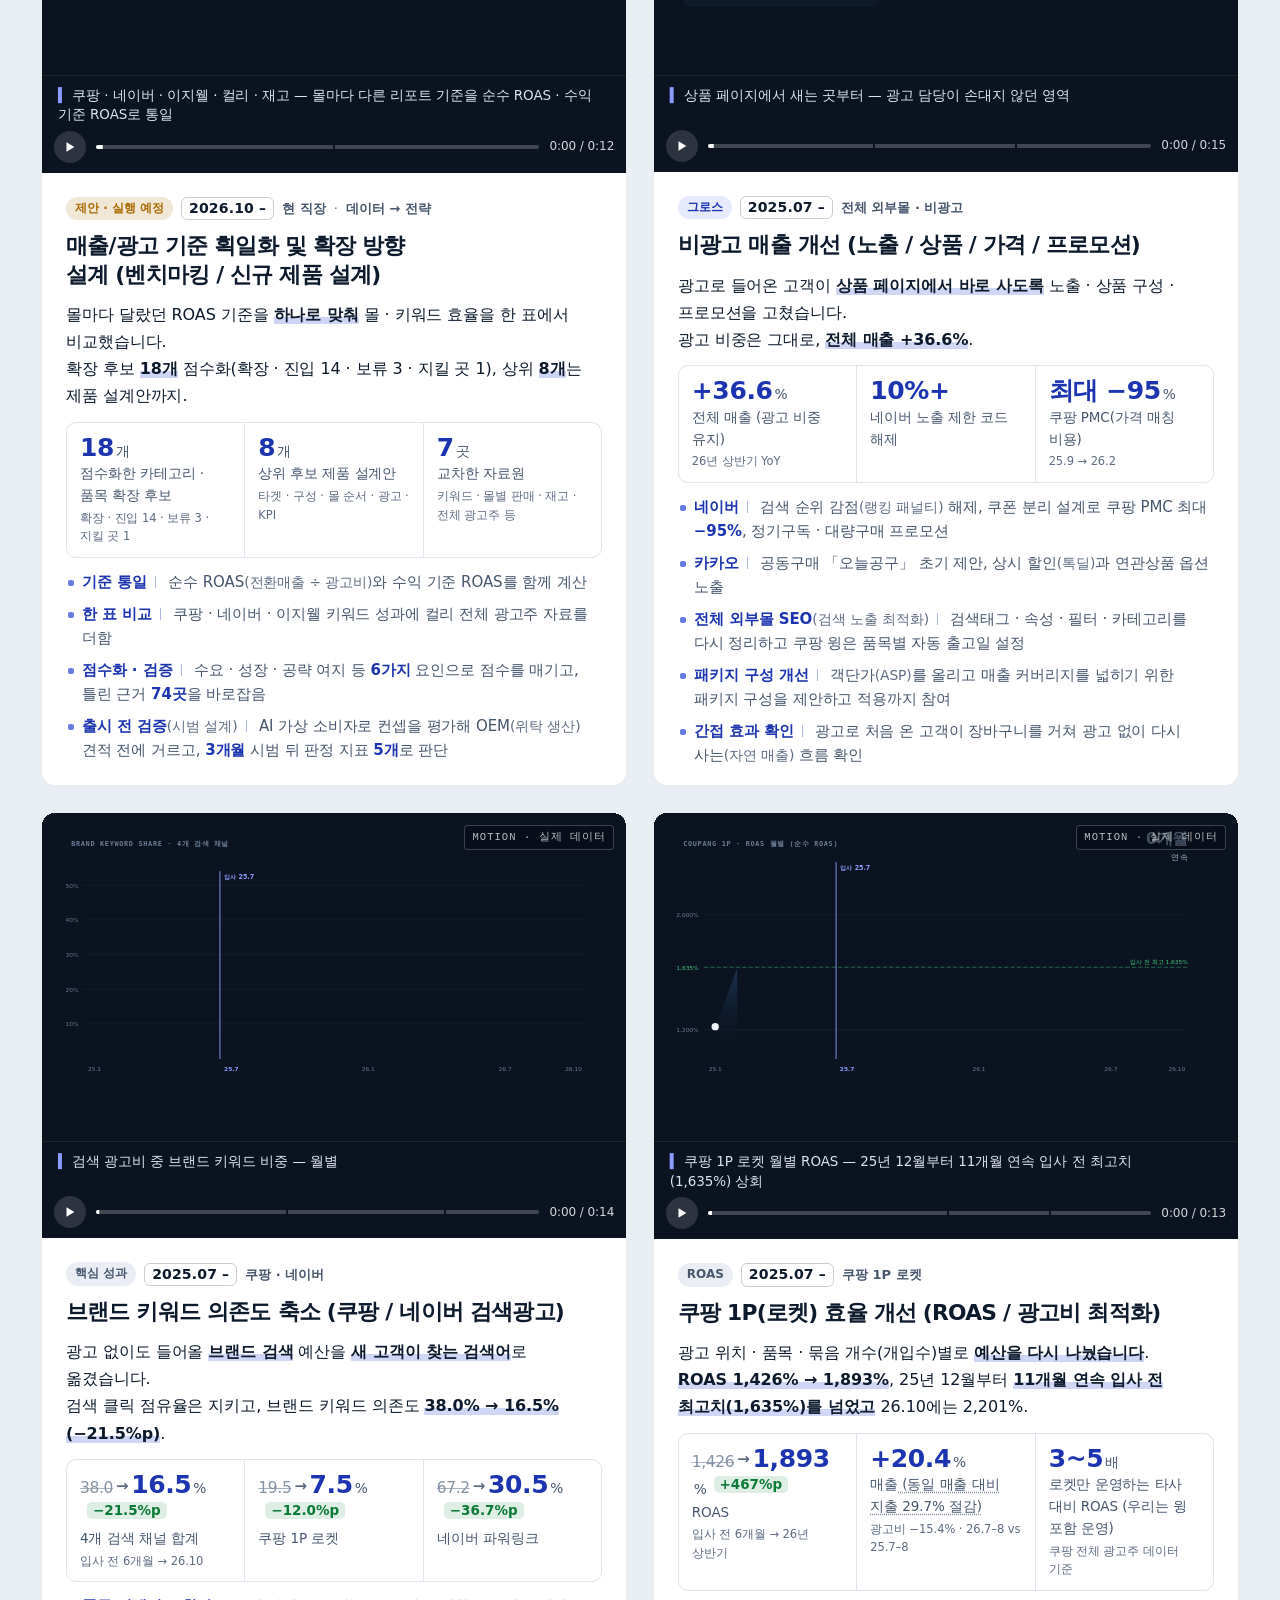
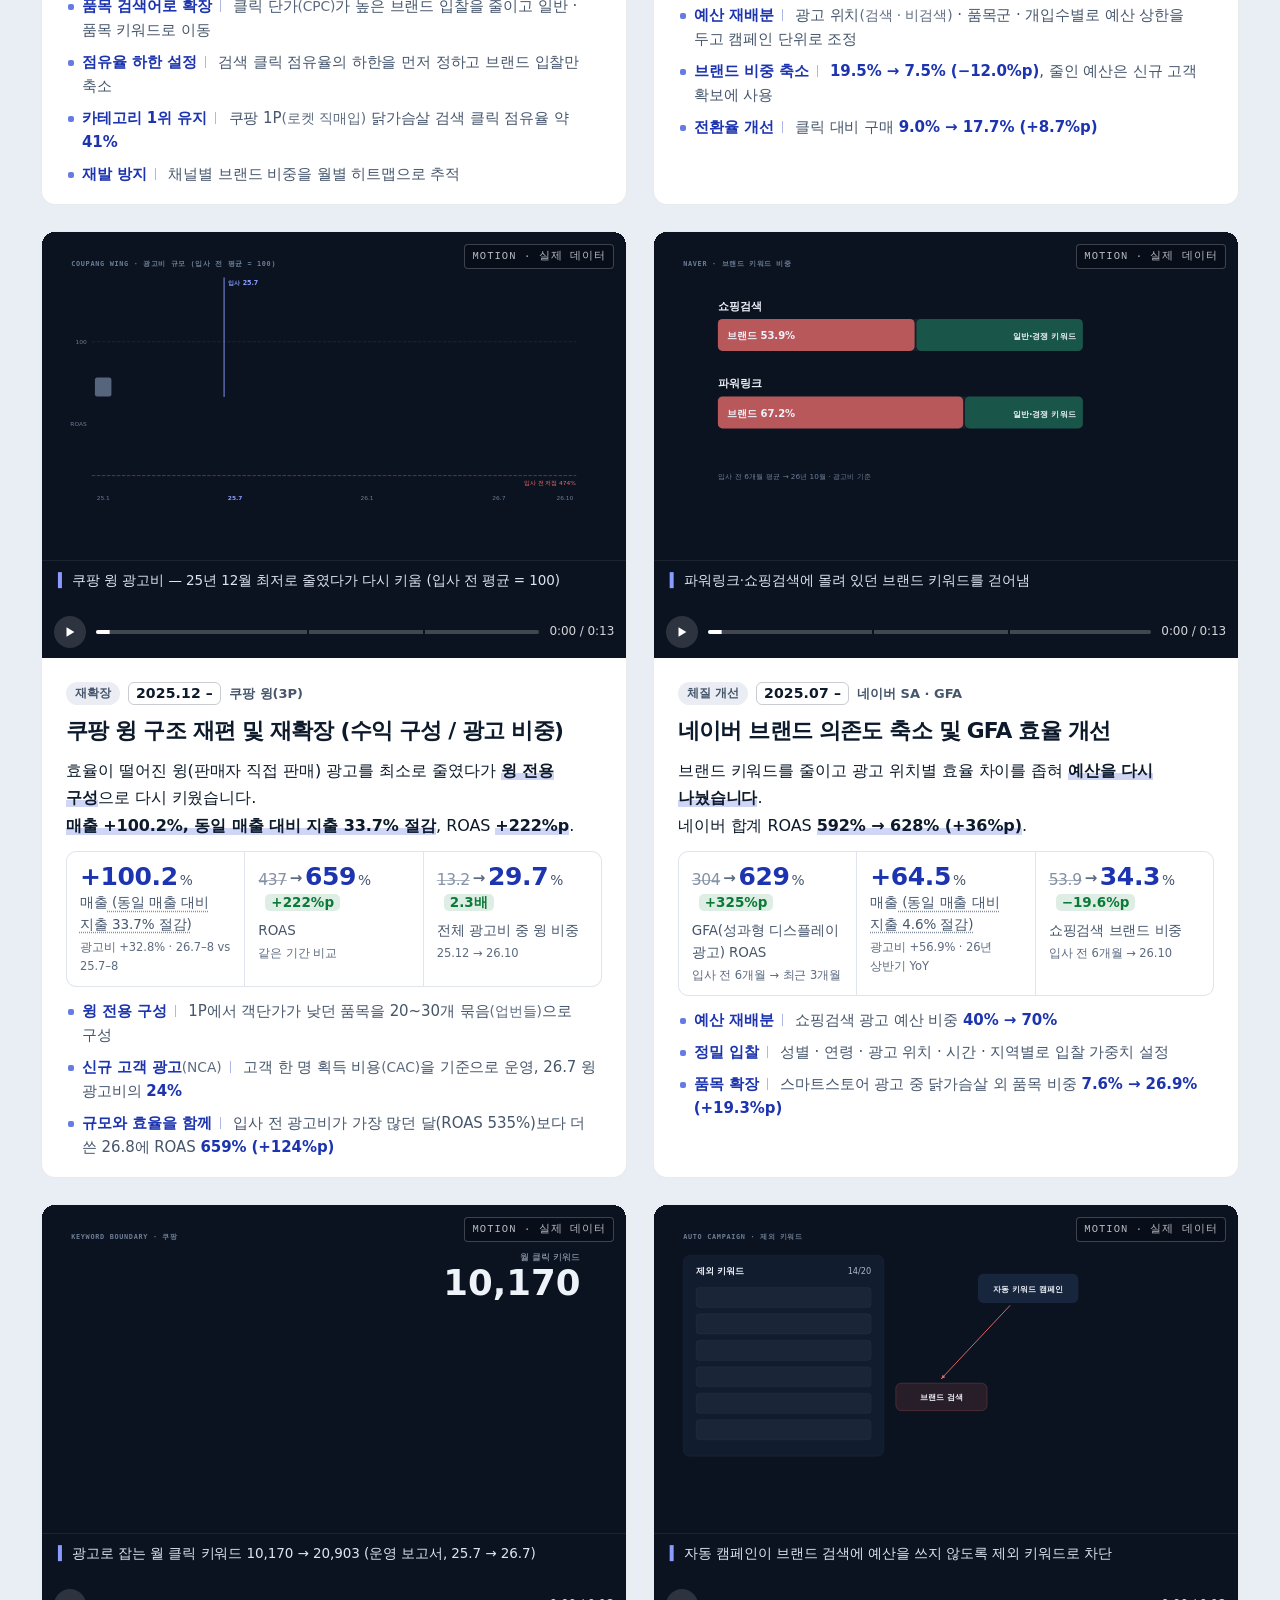
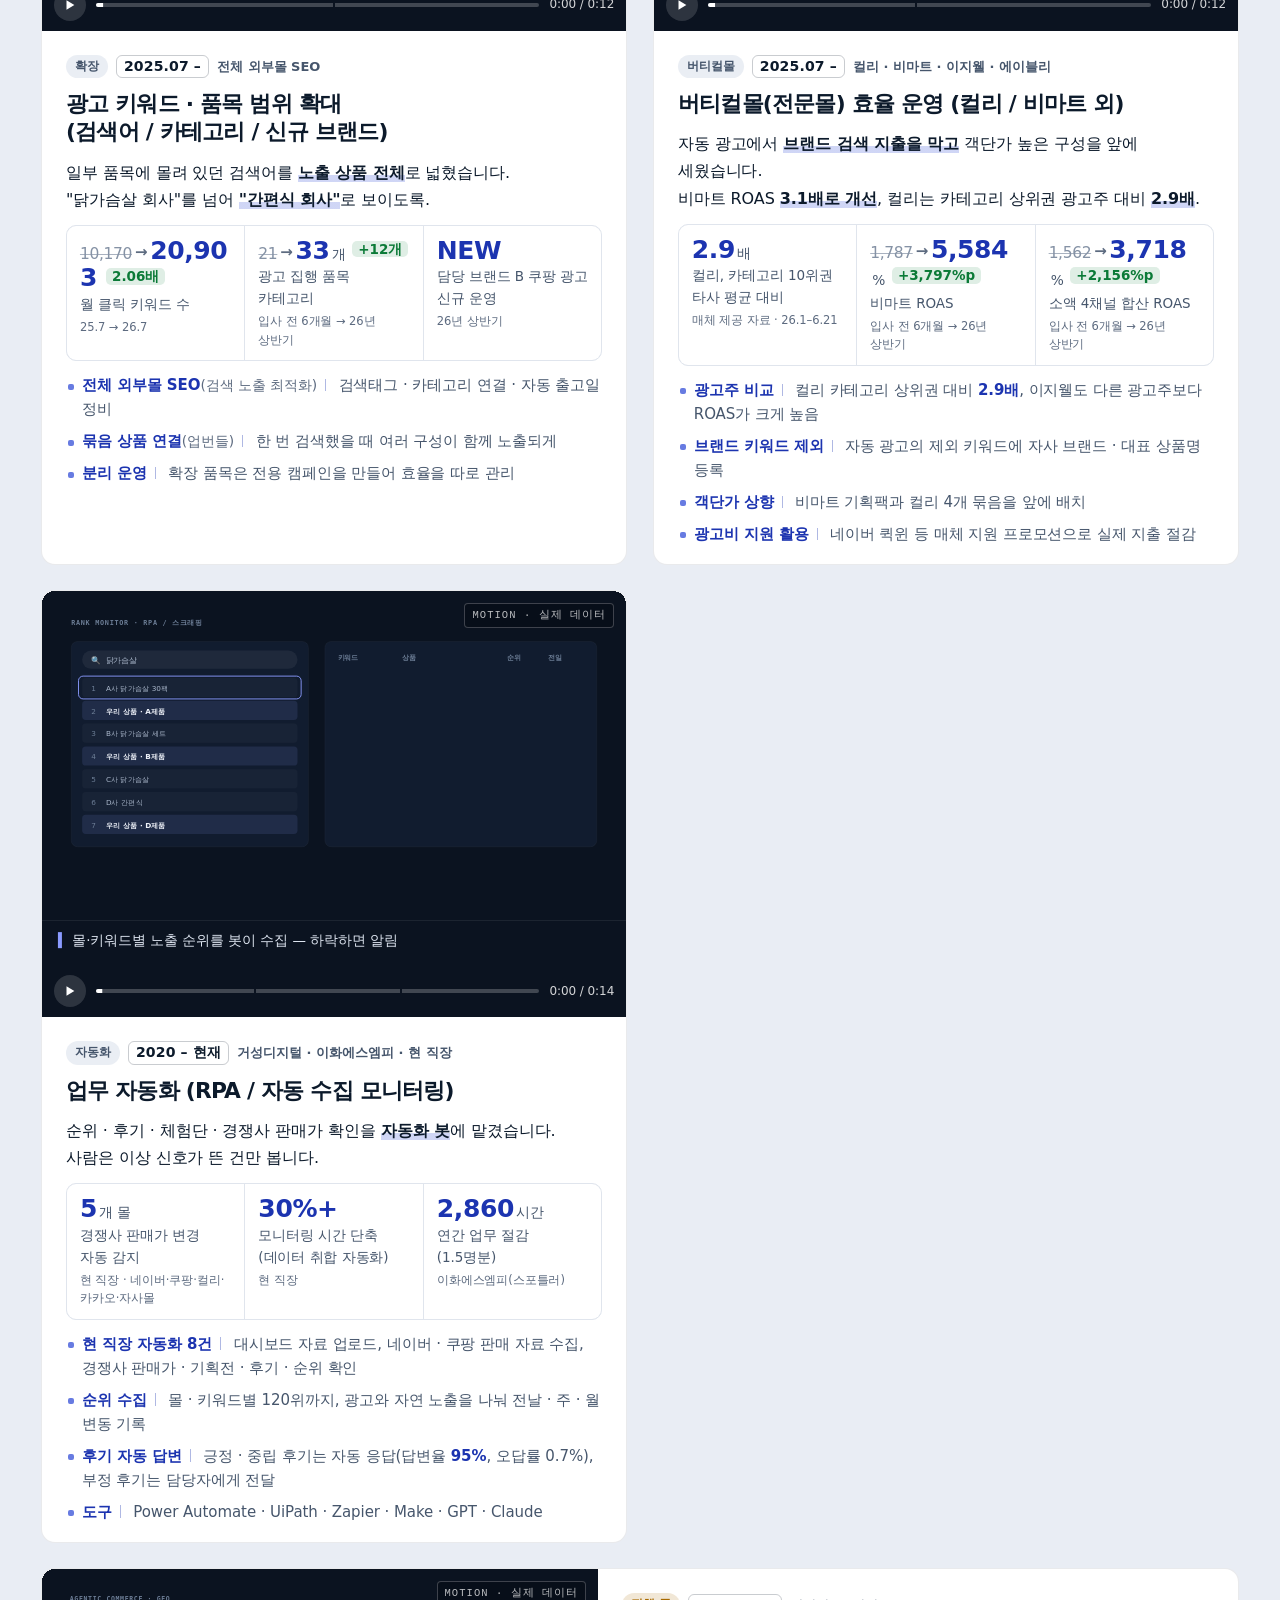
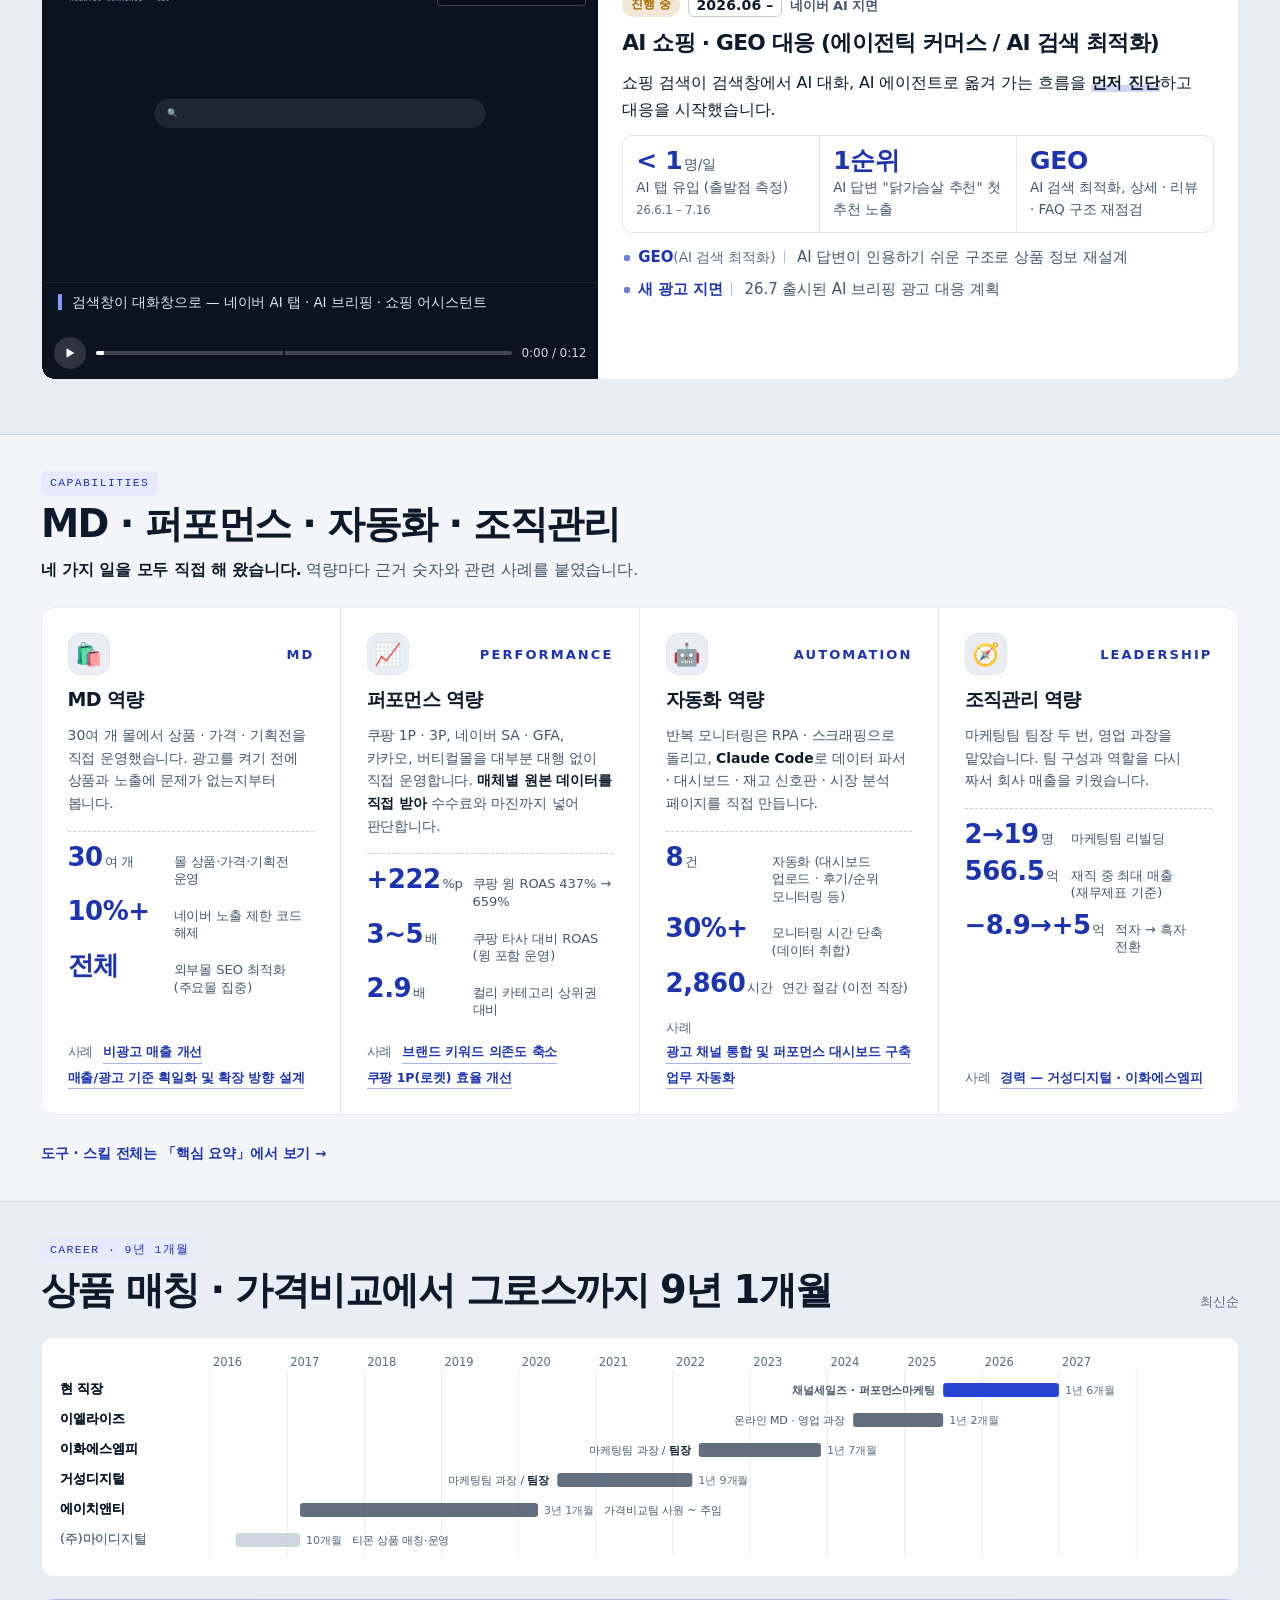
==== commit 0267a7c0: "CLAUDE.md 절 번호 맞춤 — main 의 5-7(방문 분석) 다음으로 모션 5-8 · 스킬 5-9, 로드 순서에 fx.js · track.js 함께 - 5-7 이 두 개가 " ====
--- a/index.html
+++ b/index.html
@@ -333,6 +333,8 @@
 <script src="assets/series.js"></script>
 <script src="assets/data.js"></script>
 <script src="assets/motion.js"></script>
+<!-- (2026-11-23) 모션 · 시각 효과 — app.js 앞(인쇄 직전 처리가 먼저 돌게), 시작은 DOMContentLoaded. 끄기 ?fx=0 · CLAUDE.md 5-8 -->
+<script src="assets/fx.js"></script>
 <script src="assets/app.js"></script>
 <script src="assets/topics.js"></script>
 <script src="assets/mode-toggle.js"></script>
--- a/assets/style.css
+++ b/assets/style.css
@@ -2710,3 +2710,121 @@
 /* ⑥ # 링크로 닿은 카드 — 경력 카드 .job.flash 와 같은 깜빡임 */
 .proj.flash, .xd.flash { animation: jobflash 1.4s ease-out; }
 @media (prefers-reduced-motion: reduce) { .proj.flash, .xd.flash { animation: none; } }
+
+/* ===== (2026-11-23) FX — 모션 · 시각 효과 (본인 「웹디자인 스킬 · 툴 보강 — 모션 그래픽 · 삐까뻔쩍한 것들로 퀄리티를 확」) =====
+   그리는 곳 assets/fx.js · 규칙 CLAUDE.md 5-8 · .claude/skills/web-motion/SKILL.md · 점검 .claude/skills/web-motion/scripts/fx-audit.js
+   모두 html.fx-on 아래에서만 — 스크립트가 꺼지거나 ?fx=0 이면 예전 화면 그대로. 배치를 바꾸지 않는다(transform · opacity · 덧그림만).
+   색 토큰 --fx-a1~3 은 첫 화면 빛(라이트는 밝은 파스텔 — 바탕보다 어두워지지 않아 글자 대비가 거의 그대로, 다크는 낮은 투명도),
+   --fx-a-max = 빛 최대 투명도 · --fx-a-text = 소개 글자 자리에서 곱하는 값(대비 4.5:1 — fx-audit 대비 점검으로 정한 값).
+   (같은 날 둘째 — 설치한 디자인 기준 web-design-guidelines · Taste 에 맞춰) 보라 · 라벤더를 뺐다(강조색 코발트 · 하늘 · 청록만 — 「보라 그라데이션」은 AI 기본값의 대표 표시),
+   끝없이 도는 장식은 없앴다: 테두리 빛 · 그라데이션 글자는 화면에 들어올 때 한 번(5초 미만) · 마우스를 올리면 다시, 첫 화면 빛은 5초 안에 잦아들어 멈춤(WCAG 2.2.2). */
+@property --fx-ang { syntax: '<angle>'; inherits: false; initial-value: 0deg; }
+:root {
+  --fx-a1: #c7d1ff; --fx-a2: #c4e3ff; --fx-a3: #bfeee3; --fx-a-max: .9; --fx-a-text: .25;
+  --fx-g1: #1c34b0; --fx-g2: #1a5fc7; --fx-g3: #0e7490;
+  --fx-dot: rgba(12, 26, 43, .16); --fx-dot-hi: rgba(39, 67, 212, .55);
+  --fx-beam-hi: #8cc4ff;
+}
+@media (prefers-color-scheme: dark) {
+  :root:not([data-theme="light"]) {
+    --fx-a1: #3a4fd8; --fx-a2: #2f7fe0; --fx-a3: #0e8f80; --fx-a-max: .72; --fx-a-text: .1;
+    --fx-g1: #a9b5ff; --fx-g2: #8fc8ff; --fx-g3: #6ee7d8;
+    --fx-dot: rgba(255, 255, 255, .11); --fx-dot-hi: rgba(169, 181, 255, .6);
+    --fx-beam-hi: #ffffff;
+  }
+}
+:root[data-theme="dark"] {
+  --fx-a1: #3a4fd8; --fx-a2: #2f7fe0; --fx-a3: #0e8f80; --fx-a-max: .72; --fx-a-text: .1;
+  --fx-g1: #a9b5ff; --fx-g2: #8fc8ff; --fx-g3: #6ee7d8;
+  --fx-dot: rgba(255, 255, 255, .11); --fx-dot-hi: rgba(169, 181, 255, .6);
+  --fx-beam-hi: #ffffff;
+}
+@media screen {
+  /* 첫 화면 빛(aurora) — .hero 의 맨 앞 자식(.fx-stage)을 글자 뒤(z-index −1, 절 안에서만)에 깐다 */
+  html.fx-on .fx-host { position: relative; isolation: isolate; }
+  .fx-stage { position: absolute; inset: 0; z-index: -1; overflow: hidden; pointer-events: none; contain: strict; animation: fxIn 1.6s .15s cubic-bezier(.2,.7,.2,1) both; }
+  .fx-aurora { position: absolute; inset: 0; width: 100%; height: 100%; display: block; will-change: transform; }
+  .fx-stage.fx-nogl .fx-aurora { display: none; }
+  .fx-stage.fx-nogl {
+    background: radial-gradient(34% 46% at var(--fx-fx, 70%) var(--fx-fy, 50%), color-mix(in srgb, var(--fx-a1) 70%, transparent), transparent 72%),
+                radial-gradient(26% 36% at calc(var(--fx-fx, 70%) + 14%) calc(var(--fx-fy, 50%) - 20%), color-mix(in srgb, var(--fx-a2) 60%, transparent), transparent 72%),
+                radial-gradient(24% 34% at calc(var(--fx-fx, 70%) - 12%) calc(var(--fx-fy, 50%) + 24%), color-mix(in srgb, var(--fx-a3) 55%, transparent), transparent 72%);
+  }
+  /* 점 격자 — 「핵심 과업」 칸 둘레에 옅게(::before), 마우스 둘레는 강조색으로 켜짐(::after) */
+  .fx-grid { position: absolute; inset: 0; }
+  .fx-grid::before, .fx-grid::after { content: ""; position: absolute; inset: 0; background-size: 22px 22px; background-position: 11px 11px; }
+  .fx-grid::before {
+    background-image: radial-gradient(circle, var(--fx-dot) 0 1px, transparent 1.5px);
+    -webkit-mask-image: radial-gradient(34% 62% at var(--fx-fx, 70%) var(--fx-fy, 50%), rgba(0, 0, 0, .75) 55%, transparent 100%);
+            mask-image: radial-gradient(34% 62% at var(--fx-fx, 70%) var(--fx-fy, 50%), rgba(0, 0, 0, .75) 55%, transparent 100%);
+  }
+  .fx-grid::after {
+    background-image: radial-gradient(circle, var(--fx-dot-hi) 0 1.1px, transparent 1.6px);
+    -webkit-mask-image: radial-gradient(210px circle at var(--fx-gx, -999px) var(--fx-gy, -999px), #000, transparent 72%);
+            mask-image: radial-gradient(210px circle at var(--fx-gx, -999px) var(--fx-gy, -999px), #000, transparent 72%);
+    opacity: 0; transition: opacity .45s;
+  }
+  .fx-stage.fx-lit .fx-grid::after { opacity: 1; }
+  @keyframes fxIn { from { opacity: 0; } to { opacity: 1; } }
+
+  /* 테두리를 따라 도는 빛(beam) — LIVE DEMO 칸 · 주요 성과 머리 카드 · 프로필 사진 */
+  html.fx-on .fx-beam { position: relative; }
+  html.fx-on .fx-beam::after {
+    content: ""; position: absolute; inset: 0; z-index: 2; border-radius: inherit; padding: 1.5px; pointer-events: none;
+    background: conic-gradient(from var(--fx-ang), transparent 0deg 228deg, color-mix(in srgb, var(--accent) 55%, transparent) 290deg, var(--fx-beam-hi) 332deg, transparent 360deg);
+    -webkit-mask: linear-gradient(#000 0 0) content-box, linear-gradient(#000 0 0); -webkit-mask-composite: xor;
+            mask: linear-gradient(#000 0 0) content-box exclude, linear-gradient(#000 0 0);
+    opacity: 0; animation: fxBeam 4.8s cubic-bezier(.45, .05, .25, 1) 1 both;
+  }
+  html.fx-on .hero .portrait.fx-beam::after { padding: 2px; }
+  html.fx-on .fx-beam:hover::after { animation-name: fxBeamAgain; }   /* 이름을 바꿔야 처음부터 다시 돈다 */
+  @keyframes fxBeam { 0% { --fx-ang: 0deg; opacity: 0; } 10% { opacity: 1; } 82% { opacity: 1; } 100% { --fx-ang: 720deg; opacity: 0; } }
+  @keyframes fxBeamAgain { 0% { --fx-ang: 0deg; opacity: 0; } 10% { opacity: 1; } 82% { opacity: 1; } 100% { --fx-ang: 720deg; opacity: 0; } }
+
+  /* 흐르는 그라데이션 글자 — 첫 화면 문장 강조(「광고 밖까지」). 형광펜 밑줄(em 바탕)은 그대로, 글자만 안쪽 span */
+  html.fx-on .thesis .fx-grad {
+    background-image: linear-gradient(100deg, var(--fx-g1) 0%, var(--fx-g2) 12.5%, var(--fx-g3) 25%, var(--fx-g2) 37.5%, var(--fx-g1) 50%, var(--fx-g2) 62.5%, var(--fx-g3) 75%, var(--fx-g2) 87.5%, var(--fx-g1) 100%);
+    background-size: 200% 100%; background-repeat: repeat-x;
+    -webkit-background-clip: text; background-clip: text; color: transparent; -webkit-text-fill-color: transparent;
+    -webkit-box-decoration-break: clone; box-decoration-break: clone;
+    animation: fxFlow 4.5s cubic-bezier(.45, .05, .25, 1) 1 both;
+  }
+  html.fx-on .thesis:hover .fx-grad { animation-name: fxFlowAgain; }
+  @keyframes fxFlow { from { background-position: 0% 0; } to { background-position: 100% 0; } }
+  @keyframes fxFlowAgain { from { background-position: 0% 0; } to { background-position: 100% 0; } }
+
+  /* 카드 기울기(tilt) — 부모에 원근(perspective)만. 기울기는 fx.js 가 rotate 속성(hover 의 transform 과 따로 겹침)으로 */
+  html.fx-on .fx-persp { perspective: 1100px; }
+  html.fx-on .fx-tilting { will-change: rotate; }
+
+  /* 따라오는 고리(cursor) — 마우스일 때만 fx.js 가 만든다. 위치는 transform, 크기는 scale 속성 */
+  .fx-cursor {
+    position: fixed; left: 0; top: 0; width: 34px; height: 34px; margin: -17px 0 0 -17px; border-radius: 50%;
+    border: 1.5px solid color-mix(in srgb, var(--accent) 75%, transparent); background: transparent;
+    pointer-events: none; z-index: 130; opacity: 0;
+    transition: opacity .25s, scale .32s cubic-bezier(.2,.8,.2,1), background-color .25s, border-color .25s;
+  }
+  .fx-cursor.on { opacity: .9; }
+  .fx-cursor.is-hot { scale: 1.55; background: color-mix(in srgb, var(--accent) 12%, transparent); border-color: color-mix(in srgb, var(--accent) 35%, transparent); }
+  .fx-cursor.is-chart { scale: .42; background: var(--accent); border-color: transparent; }
+  .fx-cursor.is-quiet, .fx-cursor.on.is-quiet { opacity: 0; }
+  .fx-cursor.down { scale: .78; }
+  .fx-cursor.is-hot.down { scale: 1.25; }
+
+  /* 스크롤 진행 막대 — 강조색 그라데이션 + 빛 */
+  html.fx-on .mast::after { background: linear-gradient(90deg, var(--accent), var(--fx-g2), var(--fx-g3)); box-shadow: 0 0 12px color-mix(in srgb, var(--accent) 55%, transparent); }
+
+  /* 테마 바꾸기 — 단추 자리에서 원이 퍼진다(fx.js themeSwap · View Transitions) */
+  html.fx-vt::view-transition-old(root), html.fx-vt::view-transition-new(root) { animation: none; mix-blend-mode: normal; }
+
+  /* 움직임 예산 — 화면 밖(.anim-idle) · 다른 탭(.anim-hold)이면 멈춘다 */
+  .anim-hold .fx-beam::after, .anim-hold .fx-grad, .fx-idle.fx-beam::after, .fx-grad.fx-idle { animation-play-state: paused !important; }
+}
+@media (hover: none), (pointer: coarse) { .fx-cursor { display: none; } }
+@media (prefers-reduced-motion: reduce) { .fx-stage { animation: none; } .fx-cursor { display: none; } }
+@media print {
+  .fx-stage, .fx-cursor { display: none !important; }
+  .fx-beam::after { content: none !important; }
+  .thesis .fx-grad { background: none !important; color: inherit !important; -webkit-text-fill-color: currentColor !important; animation: none !important; }
+  .fx-persp { perspective: none !important; }
+}
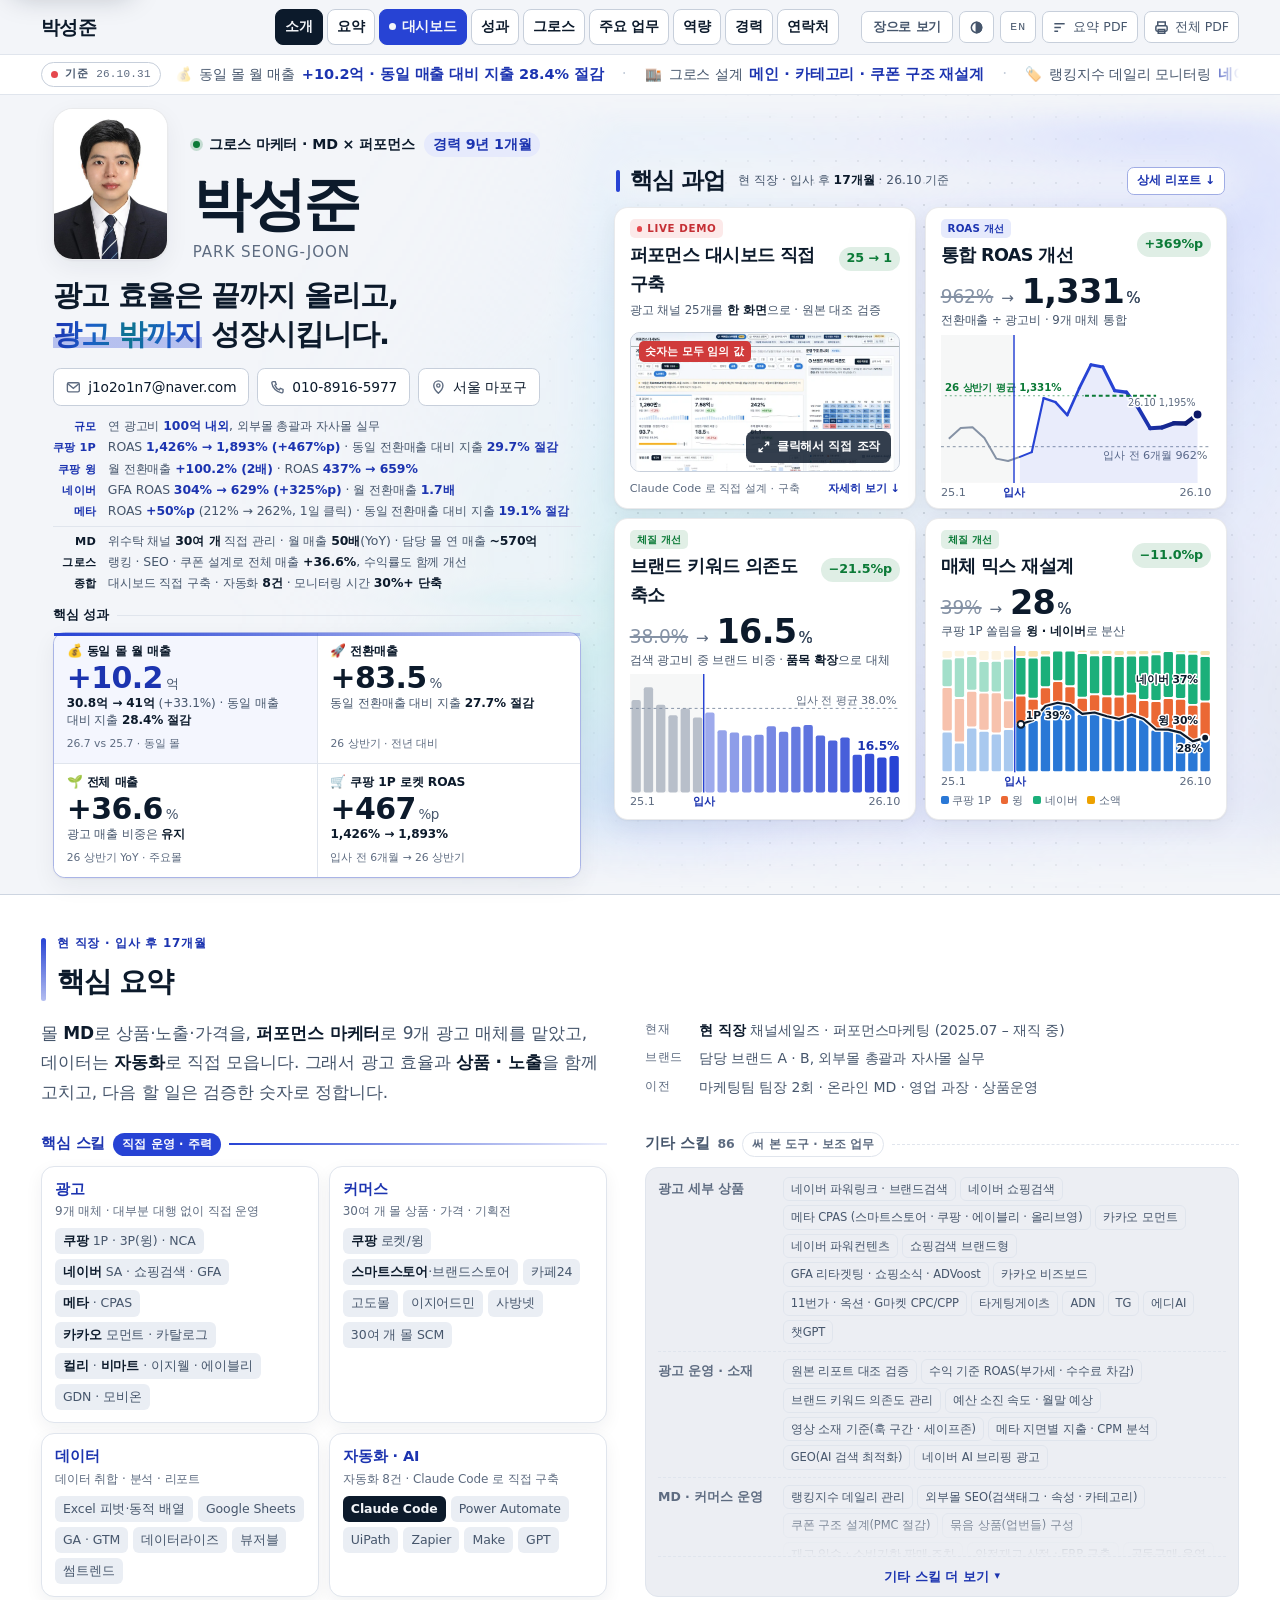
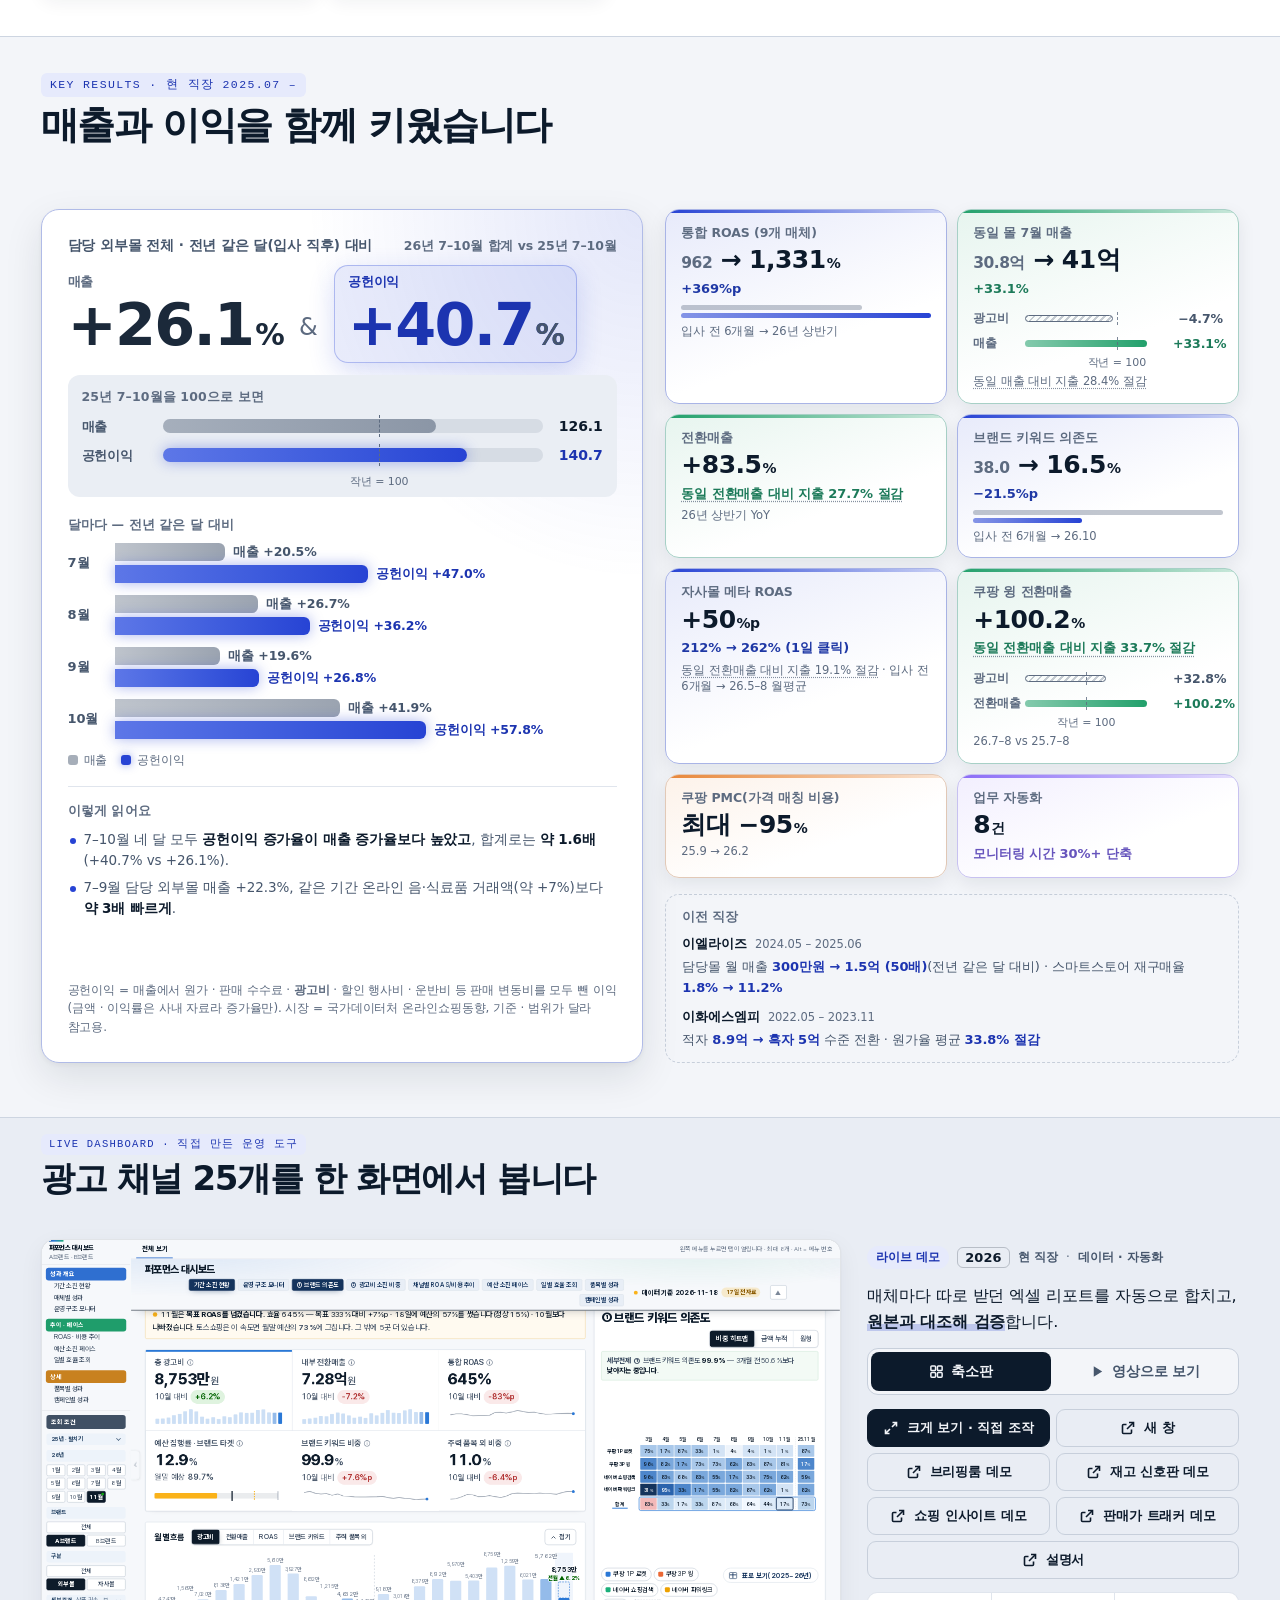
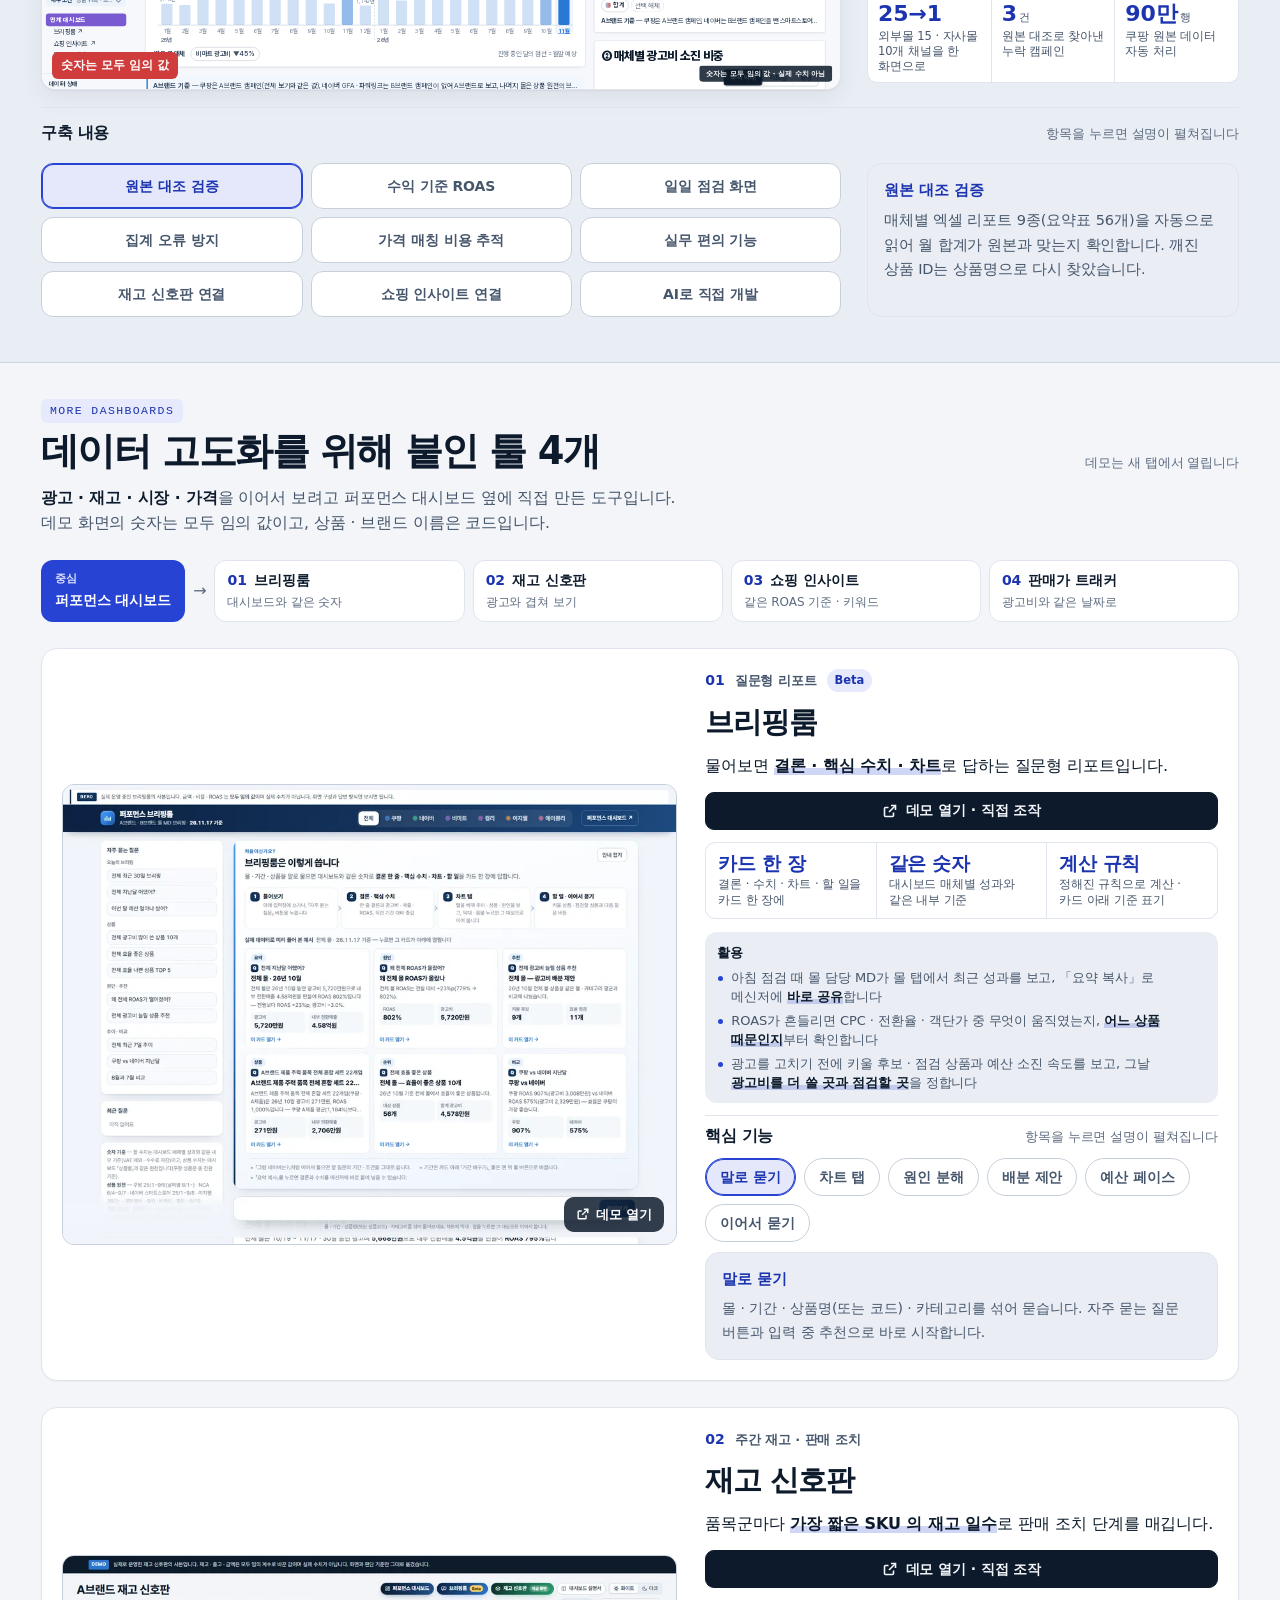
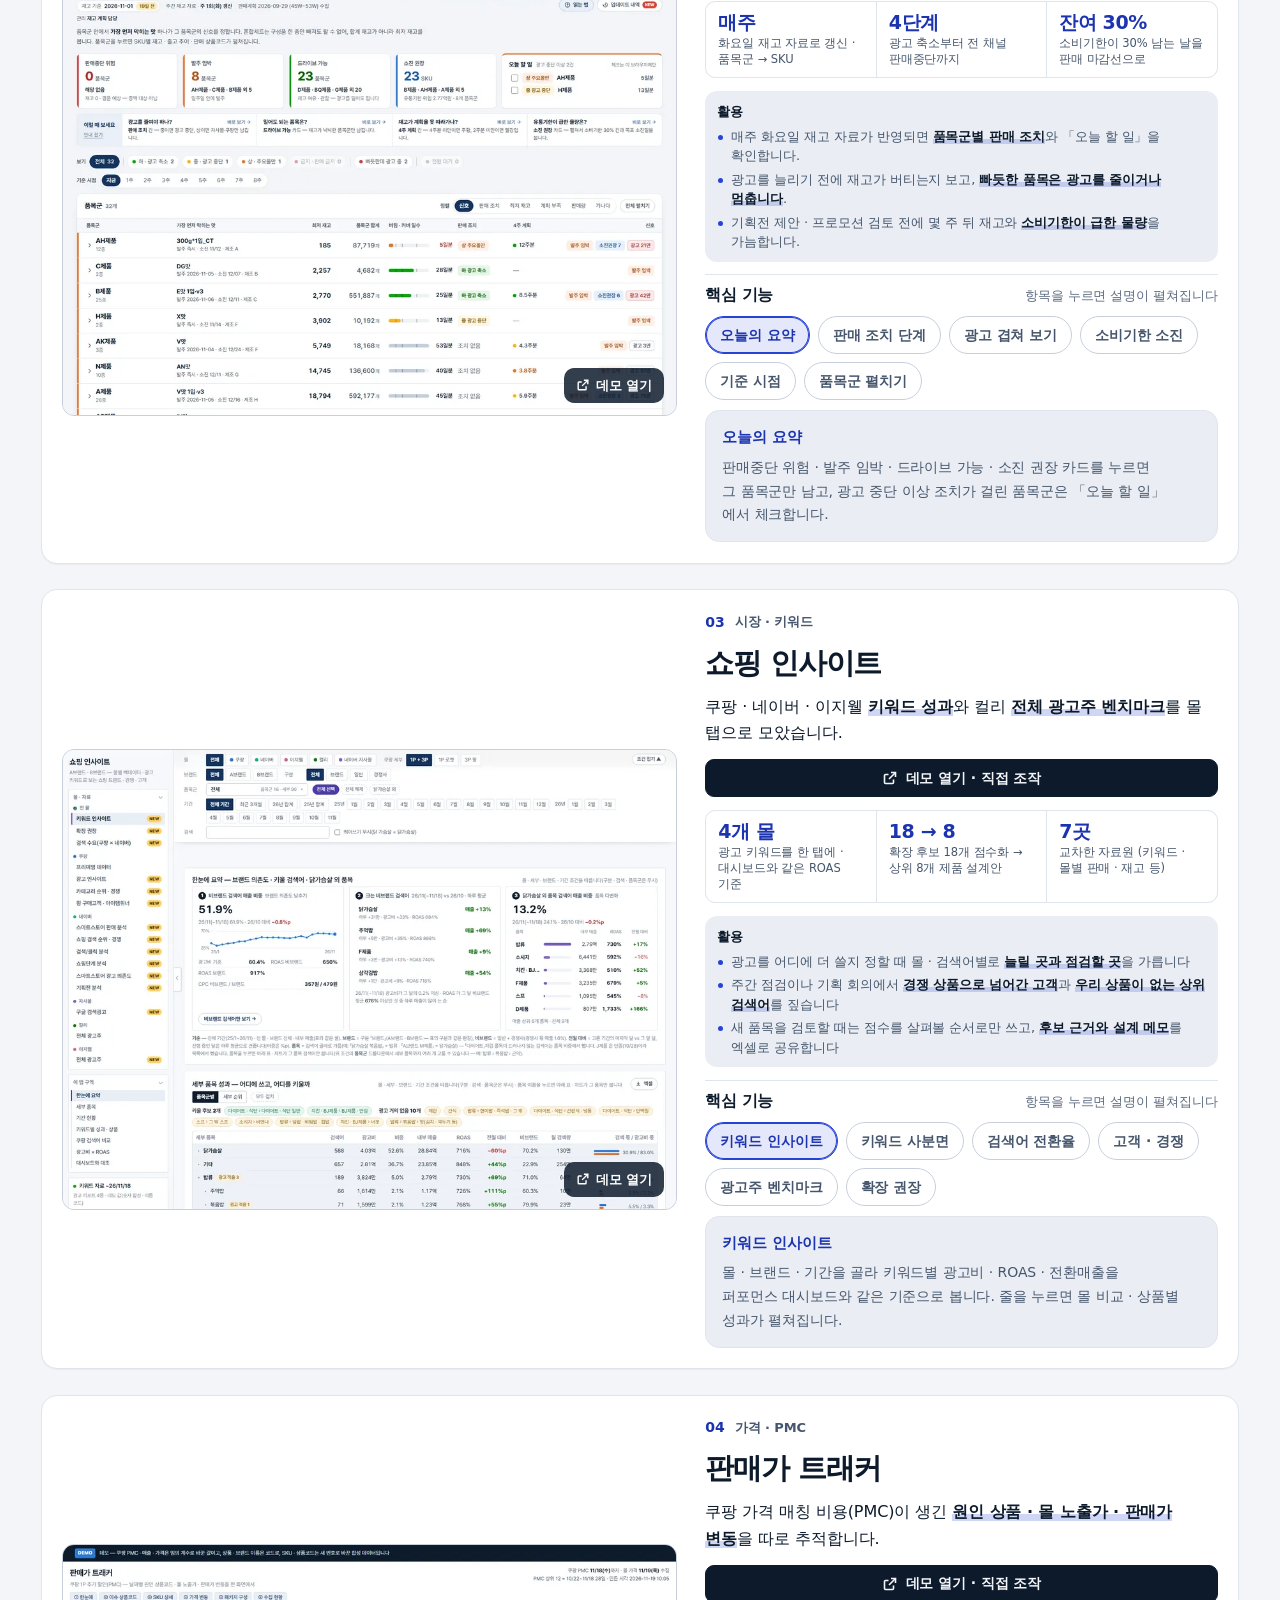
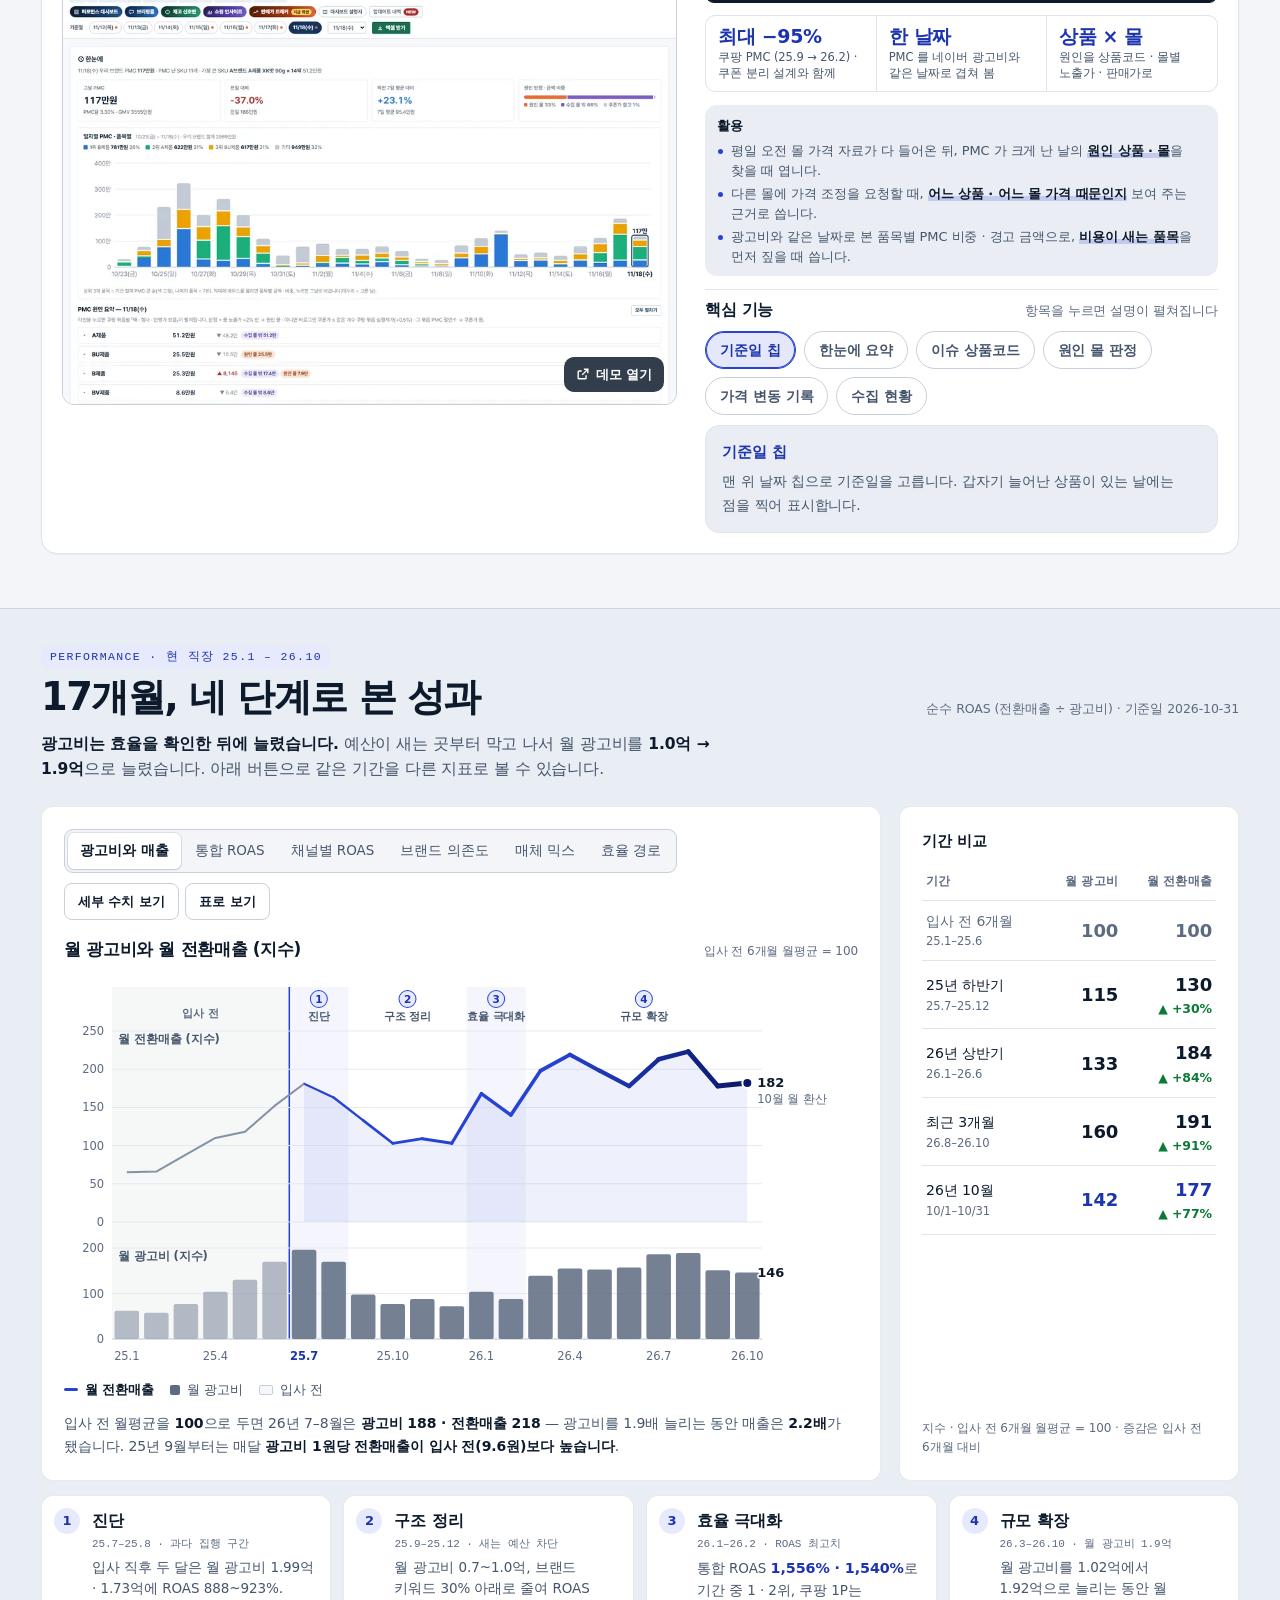
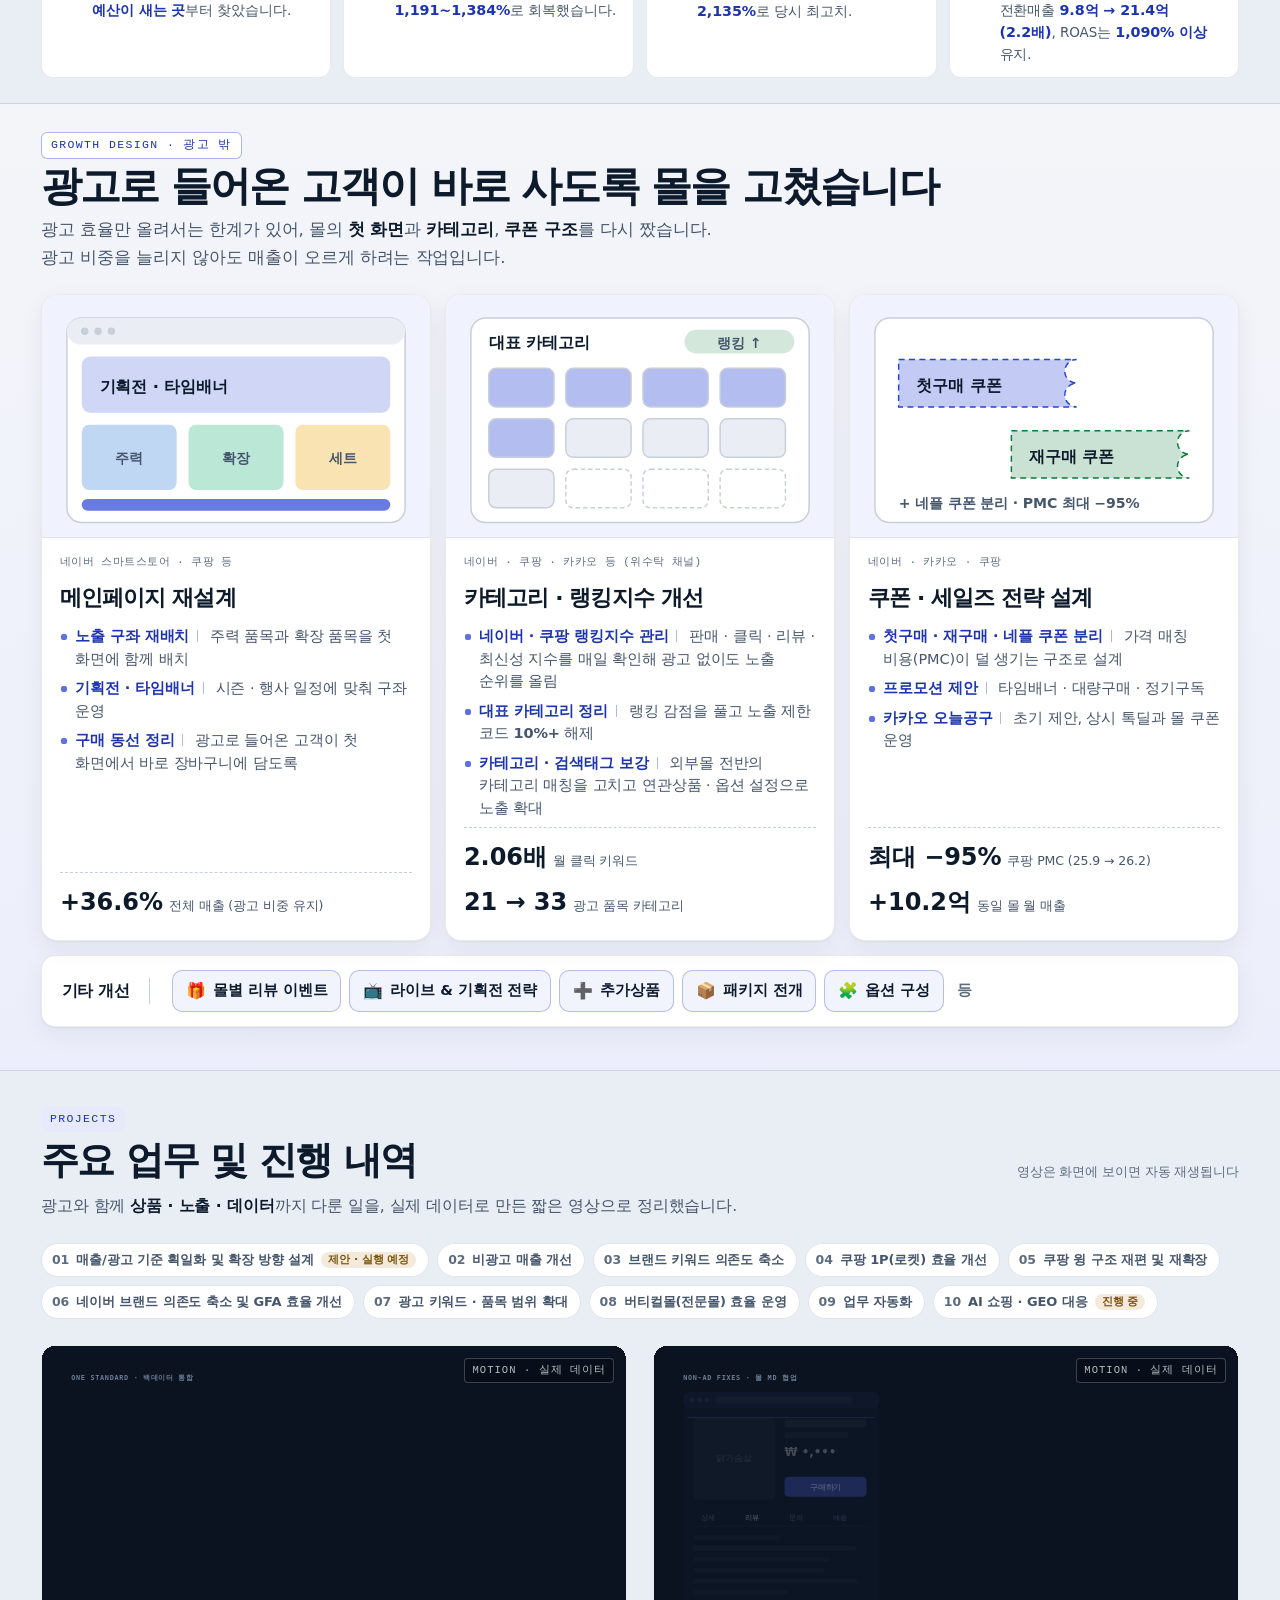
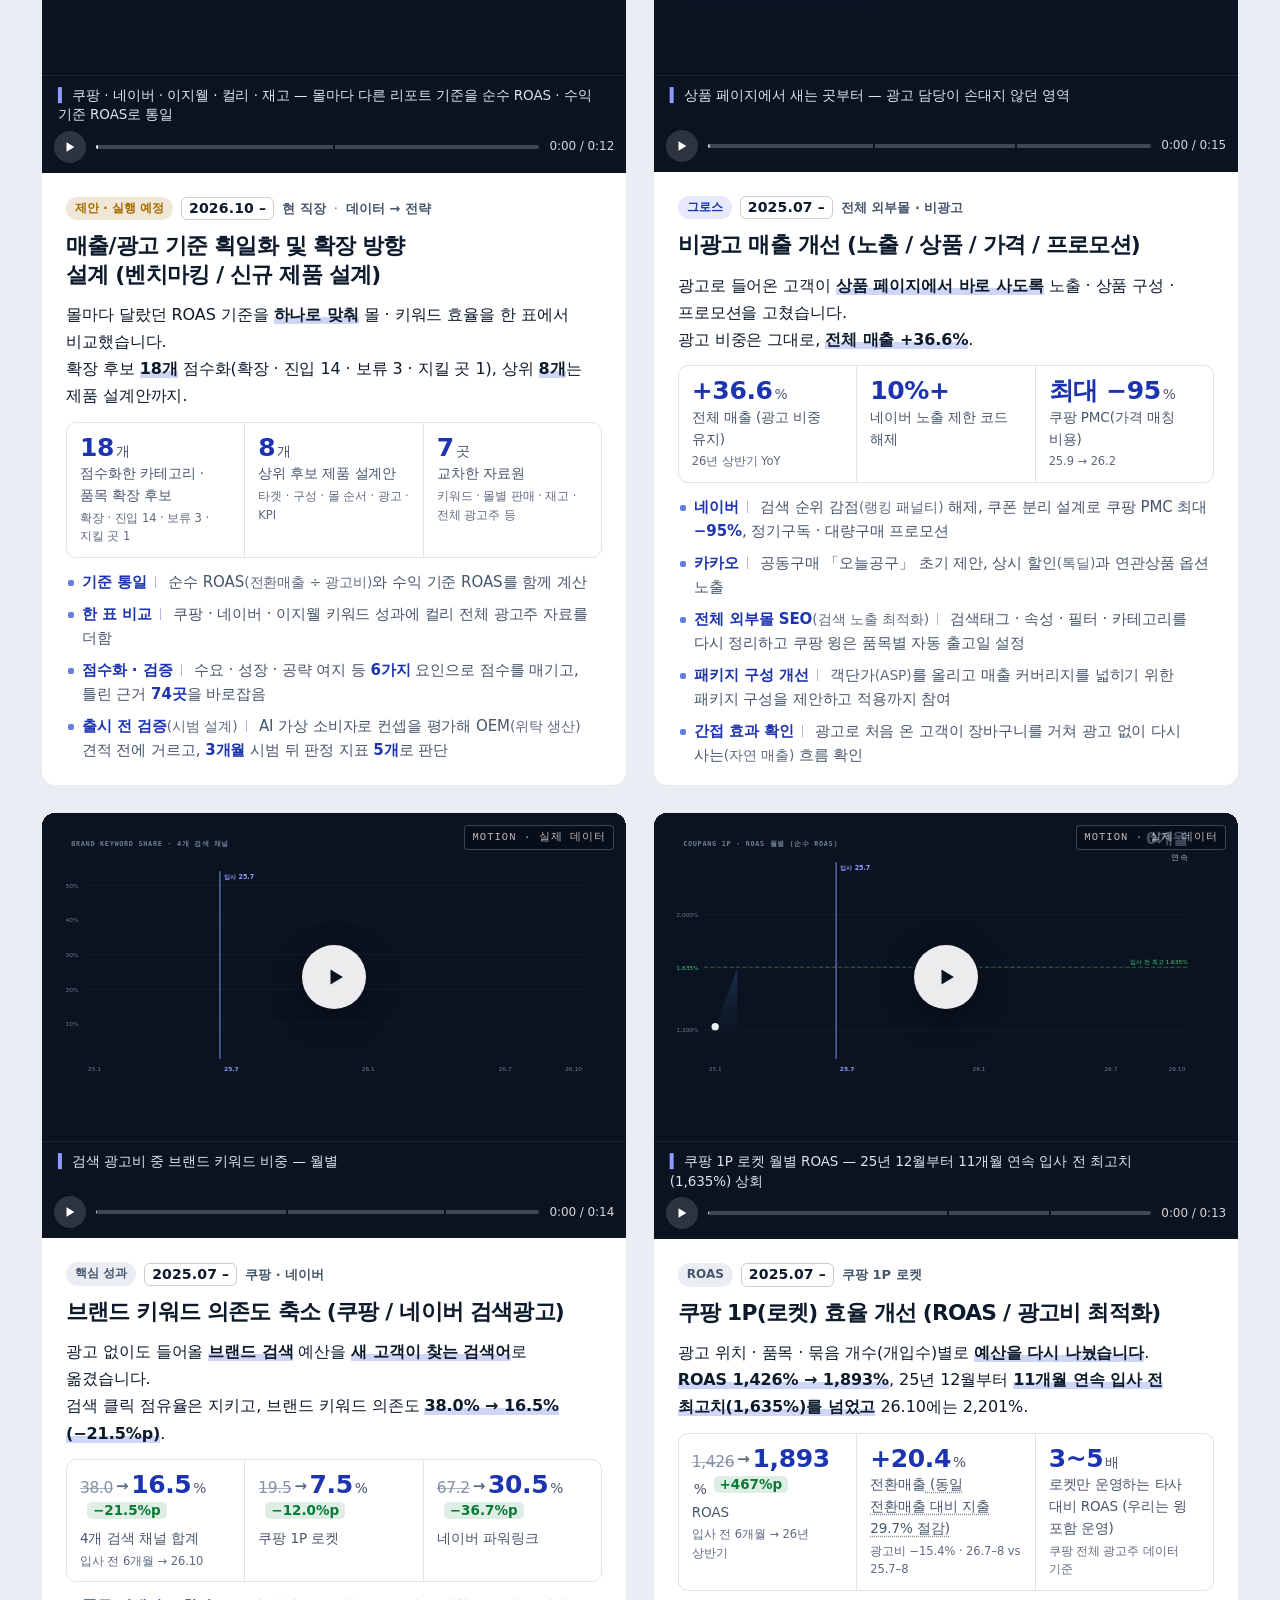
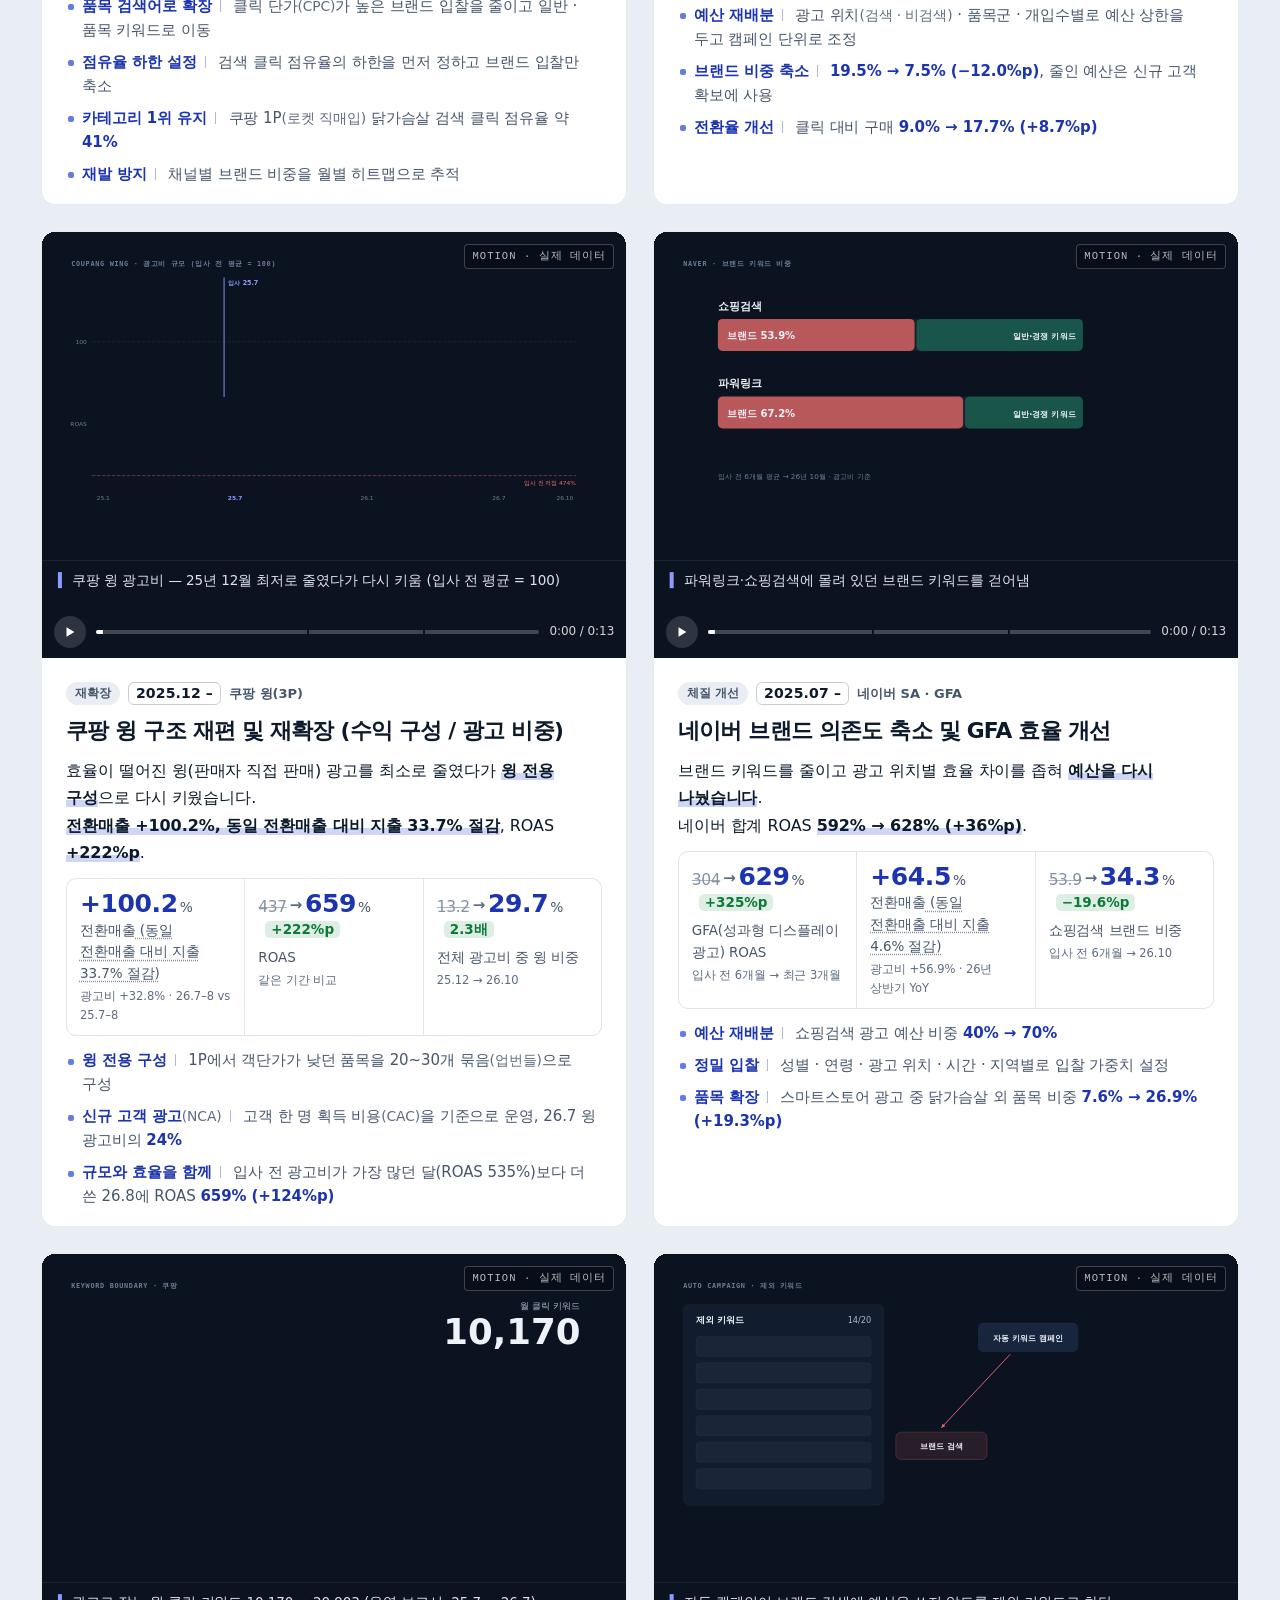
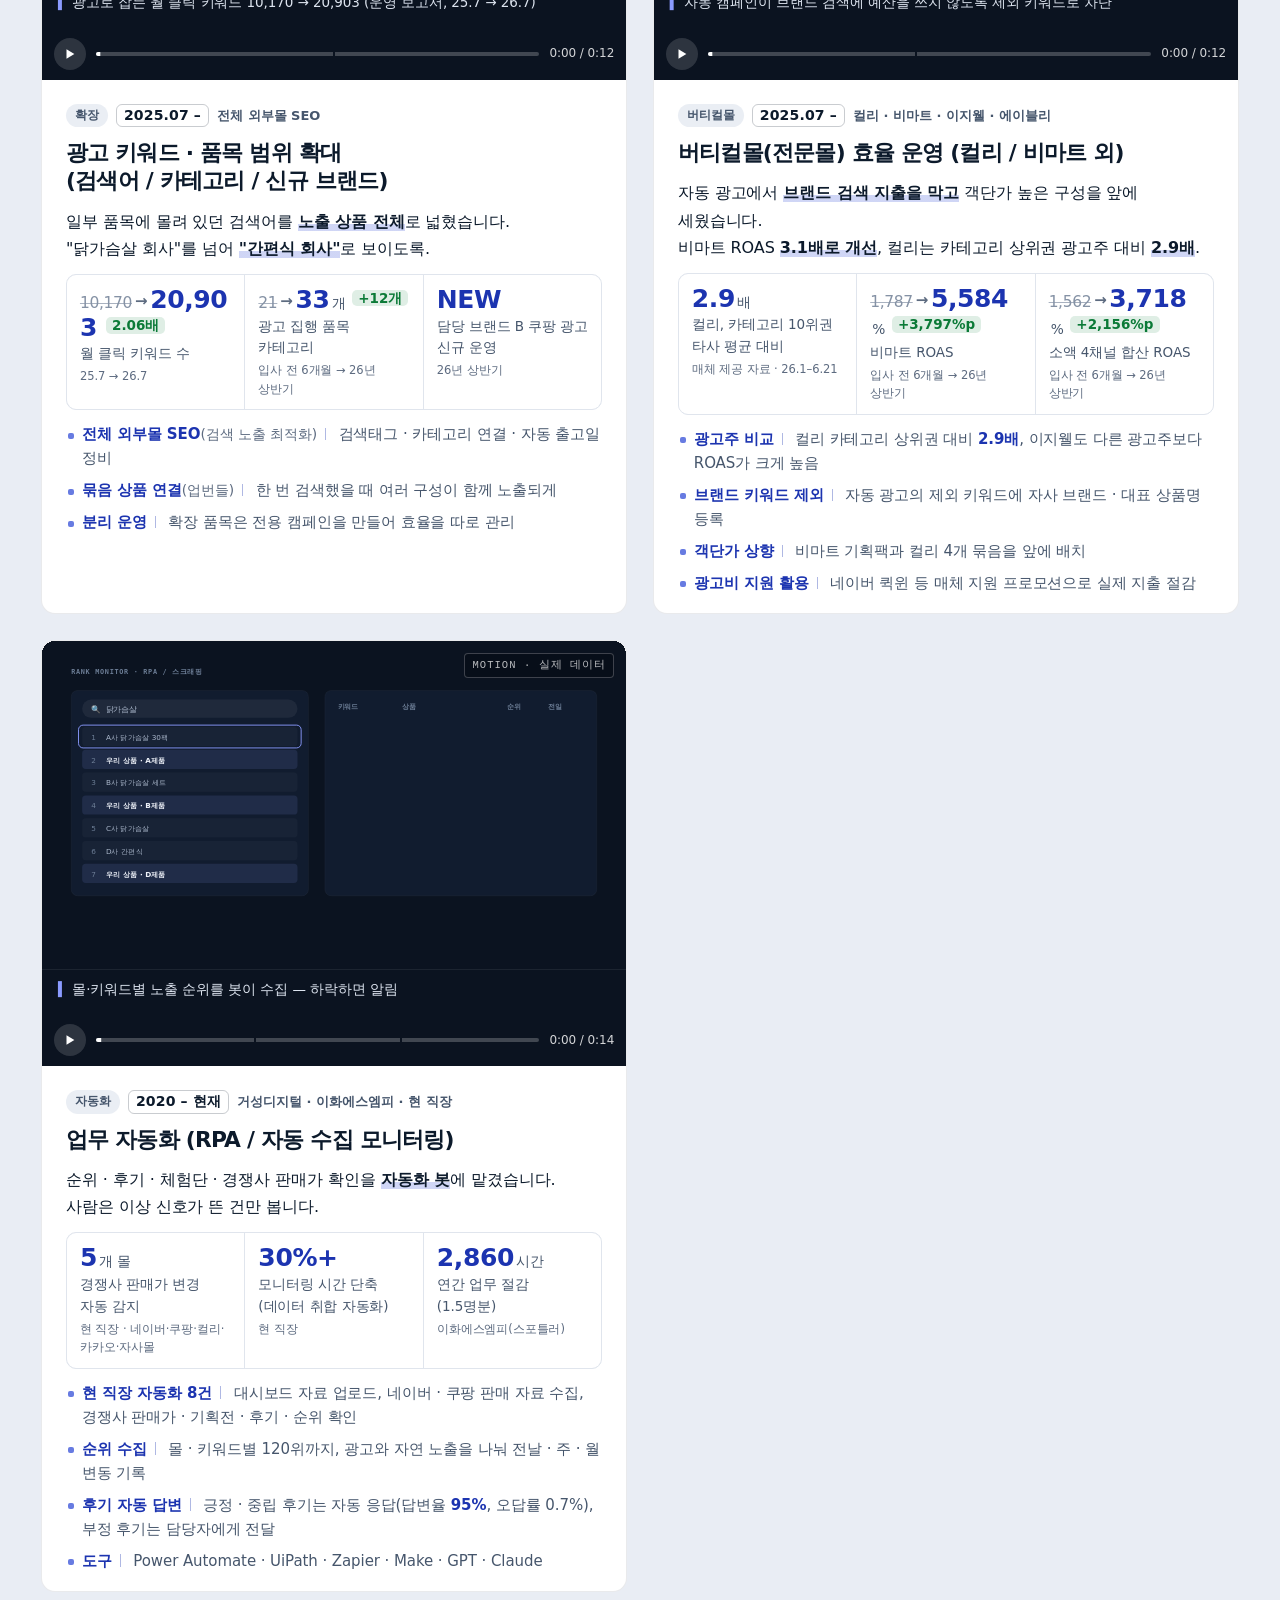
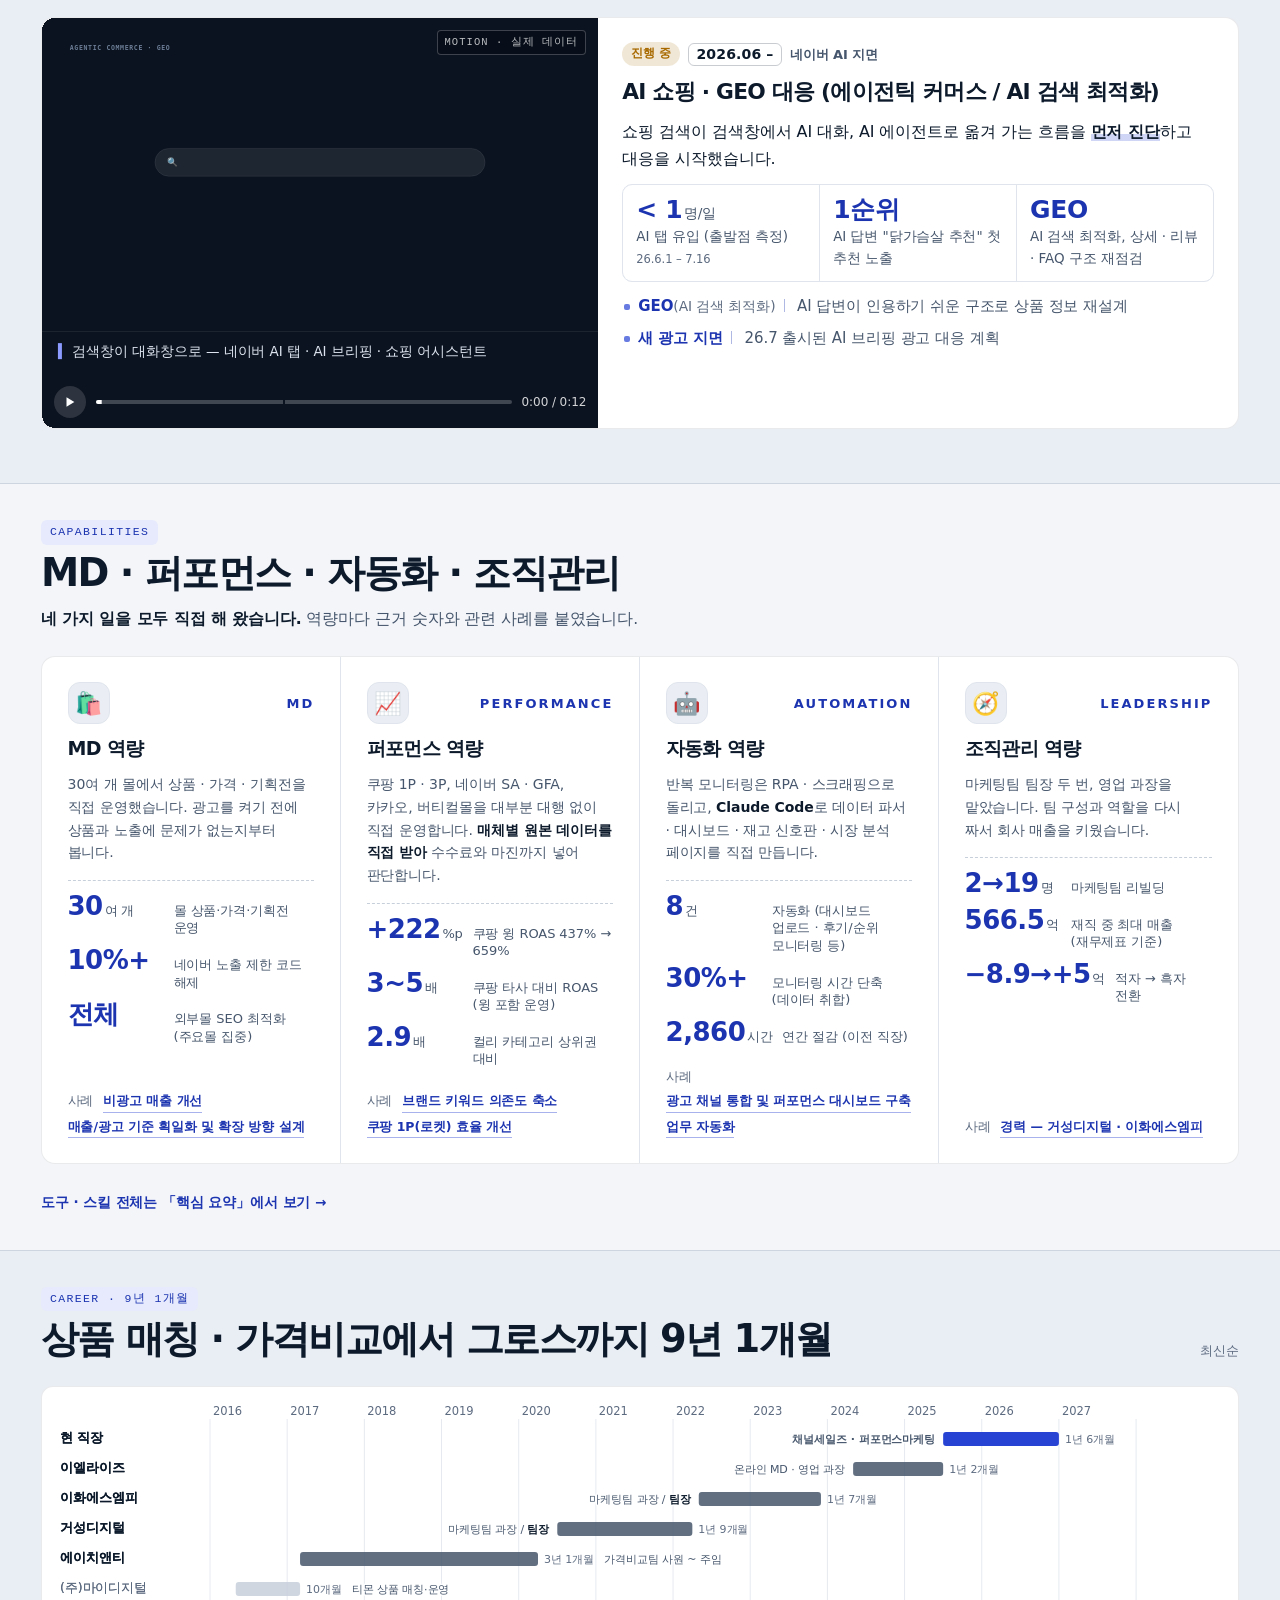
==== commit f36e2004: "장식 애니메이션은 한 번만 · 본문 바로가기 — 끝없이 돌던 장식을 한 번 돌고 처음 모양에서 쉬게, 키보드 첫 Tab 에 본문 바로가기 본인 「장식 애니메이션은 한 번만 돌고 멈" ====
--- a/index.html
+++ b/index.html
@@ -43,6 +43,8 @@
 </script>
 </head>
 <body>
+<!-- (2026-11-26) 키보드로 들어오면 첫 Tab 에 보이는 「본문 바로가기」 — 상단 메뉴를 건너뛴다. 주소(#)는 바꾸지 않는다(app.js wireSkip — 장 넘김 · 방문 분석이 #영문 주소를 읽어서) -->
+<a class="skip" href="#main">본문 바로가기</a>
 
 <header class="mast" id="top">
   <div class="shell">
@@ -87,7 +89,7 @@
   <div class="tk-viewport"><div class="tk-track" id="tkTrack"></div></div>
 </div>
 
-<main>
+<main id="main">
   <!-- ============================== HERO — 대제목과 움직이는 차트가 먼저 ============================== -->
   <section class="hero" aria-labelledby="h-name">
     <div class="shell">
--- a/assets/style.css
+++ b/assets/style.css
@@ -2664,7 +2664,7 @@
 
 /* ⑦ 「동일 매출 대비 지출 X% 절감」 짝 막대(app.js savePair — 주요 성과 카드 · 풀이 툴팁 공용). rs-index 와 같은 문법: 작년 = 100 점선 · 둥근 막대 · 끝 값.
    색 뜻: 광고비 = --ink-3 테두리 + 빗금(회색 채움은 왼쪽 큰 카드에서 「매출」 뜻이라 쓰지 않음), 매출 = 카드 색(--tone) */
-.rs-pair2 { --kw: 40px; --vw: 50px; position: relative; display: grid; gap: 5px; margin: 7px 0 2px; }
+.rs-pair2 { --kw: 46px; --vw: 50px; position: relative; display: grid; gap: 5px; margin: 7px 0 2px; }   /* --kw 46 = 「전환매출」(12px 약 44px) 자리 — 11-25 윙 · 1P · 네이버 라벨을 전환매출로 */
 .rs-pair2 .rp-row { display: grid; grid-template-columns: var(--kw) minmax(0, 1fr) var(--vw); align-items: center; column-gap: 6px; }
 .rs-pair2 .rp-k { font-size: 12px; font-weight: 600; color: var(--ink-3); white-space: nowrap; }
 .rs-pair2 .rp-track { position: relative; display: block; height: 7px; }
@@ -2679,7 +2679,10 @@
 .rs-pair2 .rp-base { position: relative; display: block; height: 11px; margin: -2px calc(var(--vw) + 6px) 0 calc(var(--kw) + 6px); pointer-events: none; }
 .rs-pair2 .rp-base span { position: absolute; top: 0; left: var(--b); transform: translateX(-50%); font-size: 11px; line-height: 1; color: var(--ink-3); white-space: nowrap; }
 /* 장 넘김 넓은 화면 — 주요 성과가 한 장에 들어가게 두 줄을 한 줄로 나란히(예전 30.8억 → 41억 막대 높이와 비슷하게), 꼬리표는 빼고 점선만 */
-html.tm-wide .rs-card .rs-pair2 { --kw: 34px; --vw: 44px; grid-template-columns: minmax(0, 1fr) minmax(0, 1fr); gap: 0 10px; margin: 5px 0 1px; }
+html.tm-wide .rs-card .rs-pair2 { --kw: 41px; --vw: 41px; grid-template-columns: minmax(0, 1fr) minmax(0, 1fr); gap: 0 10px; margin: 5px 0 1px; }
+html.tm-wide .rs-card .rs-pair2 .rp-row { column-gap: 4px; }
+html.tm-wide .rs-card .rs-pair2 .rp-k { font-size: 11px; }
+html.tm-wide .rs-card .rs-pair2 b { font-size: 11.5px; }
 html.tm-wide .rs-card .rs-pair2 .rp-base { display: none; }
 .results.rs-wait .rs-pair2 .rp-track i { transform: scaleX(0); }
 .results.rs-play .rs-pair2 .rp-track i { animation: rsGrow .9s .5s cubic-bezier(.2,.8,.2,1) backwards; }
@@ -2689,7 +2692,8 @@
   .results .rs-pair2 .rp-track i { animation: none !important; }
 }
 @media screen and (max-width: 600px) {
-  .rs-card .rs-pair2 { --kw: 34px; --vw: 46px; }
+  .rs-card .rs-pair2 { --kw: 46px; --vw: 46px; }
+  .rs-card .rs-pair2 .rp-row { column-gap: 4px; }
   .rs-card .rs-pair2 .rp-base { display: none; }   /* 휴대폰 — 「작년 = 100」 꼬리표는 빼고 점선만 */
 }
 /* 풀이가 있다는 표시 — 점선 밑줄(카드 · 주요 업무 숫자 칸) */
@@ -2777,9 +2781,8 @@
     opacity: 0; animation: fxBeam 4.8s cubic-bezier(.45, .05, .25, 1) 1 both;
   }
   html.fx-on .hero .portrait.fx-beam::after { padding: 2px; }
-  html.fx-on .fx-beam:hover::after { animation-name: fxBeamAgain; }   /* 이름을 바꿔야 처음부터 다시 돈다 */
+  /* 마우스를 올리면 다시 — app.js wireReplay(끝난 애니메이션만 처음으로 되감음). 예전엔 :hover 에서 이름을 바꿨는데, 마우스를 떼면 원래 이름으로 돌아가며 한 번 더 돌았다 */
   @keyframes fxBeam { 0% { --fx-ang: 0deg; opacity: 0; } 10% { opacity: 1; } 82% { opacity: 1; } 100% { --fx-ang: 720deg; opacity: 0; } }
-  @keyframes fxBeamAgain { 0% { --fx-ang: 0deg; opacity: 0; } 10% { opacity: 1; } 82% { opacity: 1; } 100% { --fx-ang: 720deg; opacity: 0; } }
 
   /* 흐르는 그라데이션 글자 — 첫 화면 문장 강조(「광고 밖까지」). 형광펜 밑줄(em 바탕)은 그대로, 글자만 안쪽 span */
   html.fx-on .thesis .fx-grad {
@@ -2789,9 +2792,7 @@
     -webkit-box-decoration-break: clone; box-decoration-break: clone;
     animation: fxFlow 4.5s cubic-bezier(.45, .05, .25, 1) 1 both;
   }
-  html.fx-on .thesis:hover .fx-grad { animation-name: fxFlowAgain; }
-  @keyframes fxFlow { from { background-position: 0% 0; } to { background-position: 100% 0; } }
-  @keyframes fxFlowAgain { from { background-position: 0% 0; } to { background-position: 100% 0; } }
+  @keyframes fxFlow { from { background-position: 0% 0; } to { background-position: 100% 0; } }   /* 문장에 마우스를 올리면 다시 — wireReplay */
 
   /* 카드 기울기(tilt) — 부모에 원근(perspective)만. 기울기는 fx.js 가 rotate 속성(hover 의 transform 과 따로 겹침)으로 */
   html.fx-on .fx-persp { perspective: 1100px; }
@@ -2828,3 +2829,54 @@
   .thesis .fx-grad { background: none !important; color: inherit !important; -webkit-text-fill-color: currentColor !important; animation: none !important; }
   .fx-persp { perspective: none !important; }
 }
+
+/* ===== (2026-11-25) 디자인 점검 손질 — 설치한 web-design-guidelines · emil-design-eng 로 본판을 검사해 나온 것. 배치 그대로 =====
+   ① 손가락 기기에서 누른 뒤 hover 확대가 남던 것(:hover 고착) — 위 (hover: none) 줄(1045행 근처)은 카드만 풀어 칩 · 단추 · 메뉴 · 숫자 칸이
+      누른 뒤에도 커진 채 남았다. 누르는 동안(:active)의 눌림 반응은 그대로(:not(:active)).
+   ② 경력 타임라인 줄(.grow-row — role=link · tabindex 0) 키보드 초점 — outline 을 지운 뒤 글자 색만 바뀌어 거의 안 보였다
+      → 마우스를 올렸을 때와 같은 강조 띠 + 굵은 밑줄(app.js 도 focus 때 경력 카드를 같이 강조). */
+@media (hover: none) {
+  .more li:hover:not(:active), .tools span:hover:not(:active), .sb li:hover:not(:active), .gres span:hover:not(:active),
+  .proof li:hover:not(:active), .proj .facts li:hover:not(:active), .dash-side .facts li:hover:not(:active),
+  .phases li:hover:not(:active), .factgrid section:hover:not(:active), .belief:hover:not(:active), .gextra li:hover:not(:active),
+  .chip:hover:not(:active), .tbtn:hover:not(:active), .btn:hover:not(:active), .mast nav a:hover:not(:active) { transform: none; }
+}
+.grow-row:focus-visible .g-hl { opacity: .7 !important; }
+.grow-row.go:focus-visible .g-lab { fill: var(--accent-ink); text-decoration-thickness: 2px; text-decoration-color: var(--accent); }
+
+/* ===== (2026-11-26) 장식 애니메이션은 한 번만 — 본인 「장식 애니메이션은 한 번만 돌고 멈추게 해줘 (최종적으로 자연스러운 관점으로)」 =====
+   끝없이 돌던 장식(띠배너 흐름 · 숫자 빛 지나감 ✦ · 「대시보드」 메뉴 맥박 · 재직 중 쓸림 · 점 깜빡임 · 경력 막대 · 그로스 그림 쓸림 · 차트 끝점 물결)을
+   한 번만 보여 주고 쉰 모양(처음 모양)으로 둔다 — WCAG 2.2.2(5초 넘게 저절로 움직이는 것에 멈춤 수단). 화면 밖에서는 시작 전 그대로 멈춰 있다가
+   화면에 들어올 때 그 한 번이 돈다(app.js wireAnimBudget · LOOPERS). 카드에 마우스를 올리면 한 번 더(app.js wireReplay).
+   첫 화면 차트의 12초마다 다시 그리기도 뺐다(app.js renderBoard). 동작 줄이기 · 인쇄는 예전 그대로(움직임 없음). 데모 파일 안의 움직임은 주간 동기화 대상이라 그대로 */
+.shine, .shine::after, .pop { animation-iteration-count: 1; animation-fill-mode: both; }
+.job.is-now::after, .gsweep, .gi-sweep { animation-iteration-count: 1; animation-fill-mode: both; }
+.job-side .now::before, .tk-live i, .mp-group.g-live i { animation-iteration-count: 1; }
+.pulse { animation: ping 2.4s ease-out .3s 1 both; }   /* 끝점 물결 — 움직이며 그릴 때는 선이 끝점에 닿은 뒤(app.js animateSegs 가 delay 를 적는다) */
+.mast nav a.nav-hot { animation-iteration-count: 1; }
+.mast nav a.nav-hot::before { animation-delay: 1.2s; animation-iteration-count: 2; }   /* 점 깜빡임 두 번 = 맥박 한 번(2.8초)과 같은 길이 */
+/* 띠배너 — 같은 빠르기로 한 바퀴(둘째 묶음이 첫 자리에 오면 처음 모습과 같다), 끝 3초는 서서히 멈춘다(속도가 끊기지 않게 — 2차 감속 곡선).
+   다 돌면 app.js 가 .tk-done 을 붙여 움직임을 떼고 둘째 묶음을 숨긴 뒤 옆으로 밀어 볼 수 있게(스크롤 막대는 숨김). 마우스를 올리면 멈추는 것은 그대로 */
+.tk-track { animation: tkOnce 71.5s 1 both; }
+@keyframes tkOnce {
+  0% { transform: none; animation-timing-function: linear; }
+  95.8% { transform: translateX(-48.93%); animation-timing-function: cubic-bezier(.33, .67, .67, 1); }
+  100% { transform: translateX(-50%); }
+}
+.ticker.tk-done .tk-track { animation: none; will-change: auto; }
+.ticker.tk-done .tk-run + .tk-run { display: none; }
+.ticker.tk-done .tk-viewport { overflow-x: auto; overscroll-behavior-x: contain; scrollbar-width: none; }
+.ticker.tk-done .tk-viewport::-webkit-scrollbar { display: none; }
+@media (prefers-reduced-motion: reduce) { .tk-run + .tk-run { display: none; } }   /* 움직이지 않을 때는 같은 묶음이 두 번 보이지 않게 */
+.job-side .now::before { animation-fill-mode: both; }   /* 끝난 뒤에도 남겨 둬야 카드에 마우스를 올릴 때 다시 돈다(wireReplay — 끝나고 사라진 애니메이션은 되감을 수 없다) */
+
+/* ===== (2026-11-26) 본문 바로가기 — 본인 「본문 바로가기 링크도 더 도움되면 넣어줘」 =====
+   키보드로 들어오면 첫 Tab 에 왼쪽 위로 내려온다(마우스 · 손가락으로는 안 보임 · 읽기 프로그램은 늘 읽음). 누르면 상단 메뉴를 건너뛰어 본문으로(app.js wireSkip · en.html 끝 스크립트).
+   본문(<main tabindex=-1>)은 초점을 받아도 테두리를 그리지 않는다 — 다음 Tab 부터 평소 초점 표시. 인쇄 · PDF 에는 없음 */
+.skip { position: fixed; left: 12px; top: 10px; z-index: 140; padding: 10px 16px; border-radius: 10px; background: var(--ink); color: var(--paper);
+  font-size: 14px; font-weight: 700; line-height: 1.2; text-decoration: none; box-shadow: 0 10px 28px rgba(12, 26, 43, .25);
+  transform: translateY(calc(-100% - 24px)); transition: transform .2s cubic-bezier(.2, .8, .2, 1); }
+.skip:focus { transform: none; outline: 2px solid var(--accent); outline-offset: 2px; }
+.skip:focus:not(:focus-visible) { transform: translateY(calc(-100% - 24px)); outline: none; }
+main:focus { outline: none; }
+@media print { .skip { display: none !important; } }
--- a/assets/paged.css
+++ b/assets/paged.css
@@ -219,3 +219,11 @@
   .tm-end, .tm-pull, .pg-layer, .pg-coach, .pg-help, #xdash, #results { display: none !important; }
   html.tm-flow .tm-inner { padding-bottom: 0 !important; }
 }
+
+/* (2026-11-26) 끝없이 돌던 안내 움직임 — 뜻을 알 만큼(약 5초)만 되풀이하고 처음 모습에서 쉰다(본인 「장식 애니메이션은 한 번만 돌고 멈추게」 · WCAG 2.2.2).
+   첫 방문 카드의 넘기는 법 그림은 그 칸에 마우스를 올리면 다시(app.js wireReplay). 판 끝 「다음 주제」 화살표는 그 띠가 화면에 들어올 때 두 번 밀고(app.js — 화면 밖은 .anim-idle),
+   마우스를 올리는 동안은 계속 민다. 장 넘김 손짓 알약(topics.css .tm-hint)도 여기서 — topics.css 는 프리랜서판과 같은 파일이라 손대지 않음 */
+.pg-eb i, .pg-pulse, .pg-ic .a-wheel, .pg-ic .a-down, .pg-ic .a-sw, .pg-ic .a-swa, .pg-ic .a-pu, .pg-ic .a-nx, .tm-hint .h-drag i { animation-iteration-count: 3; }
+.pg-ic .k-r rect, .pg-ic .k-d rect, .pg-ic .a-slide, .pg-ic .a-hand { animation-iteration-count: 2; }
+.tm-end-a svg { animation-iteration-count: 2; }
+.tm-end-go:is(:hover, :focus-visible) .tm-end-a svg { animation-iteration-count: infinite; }
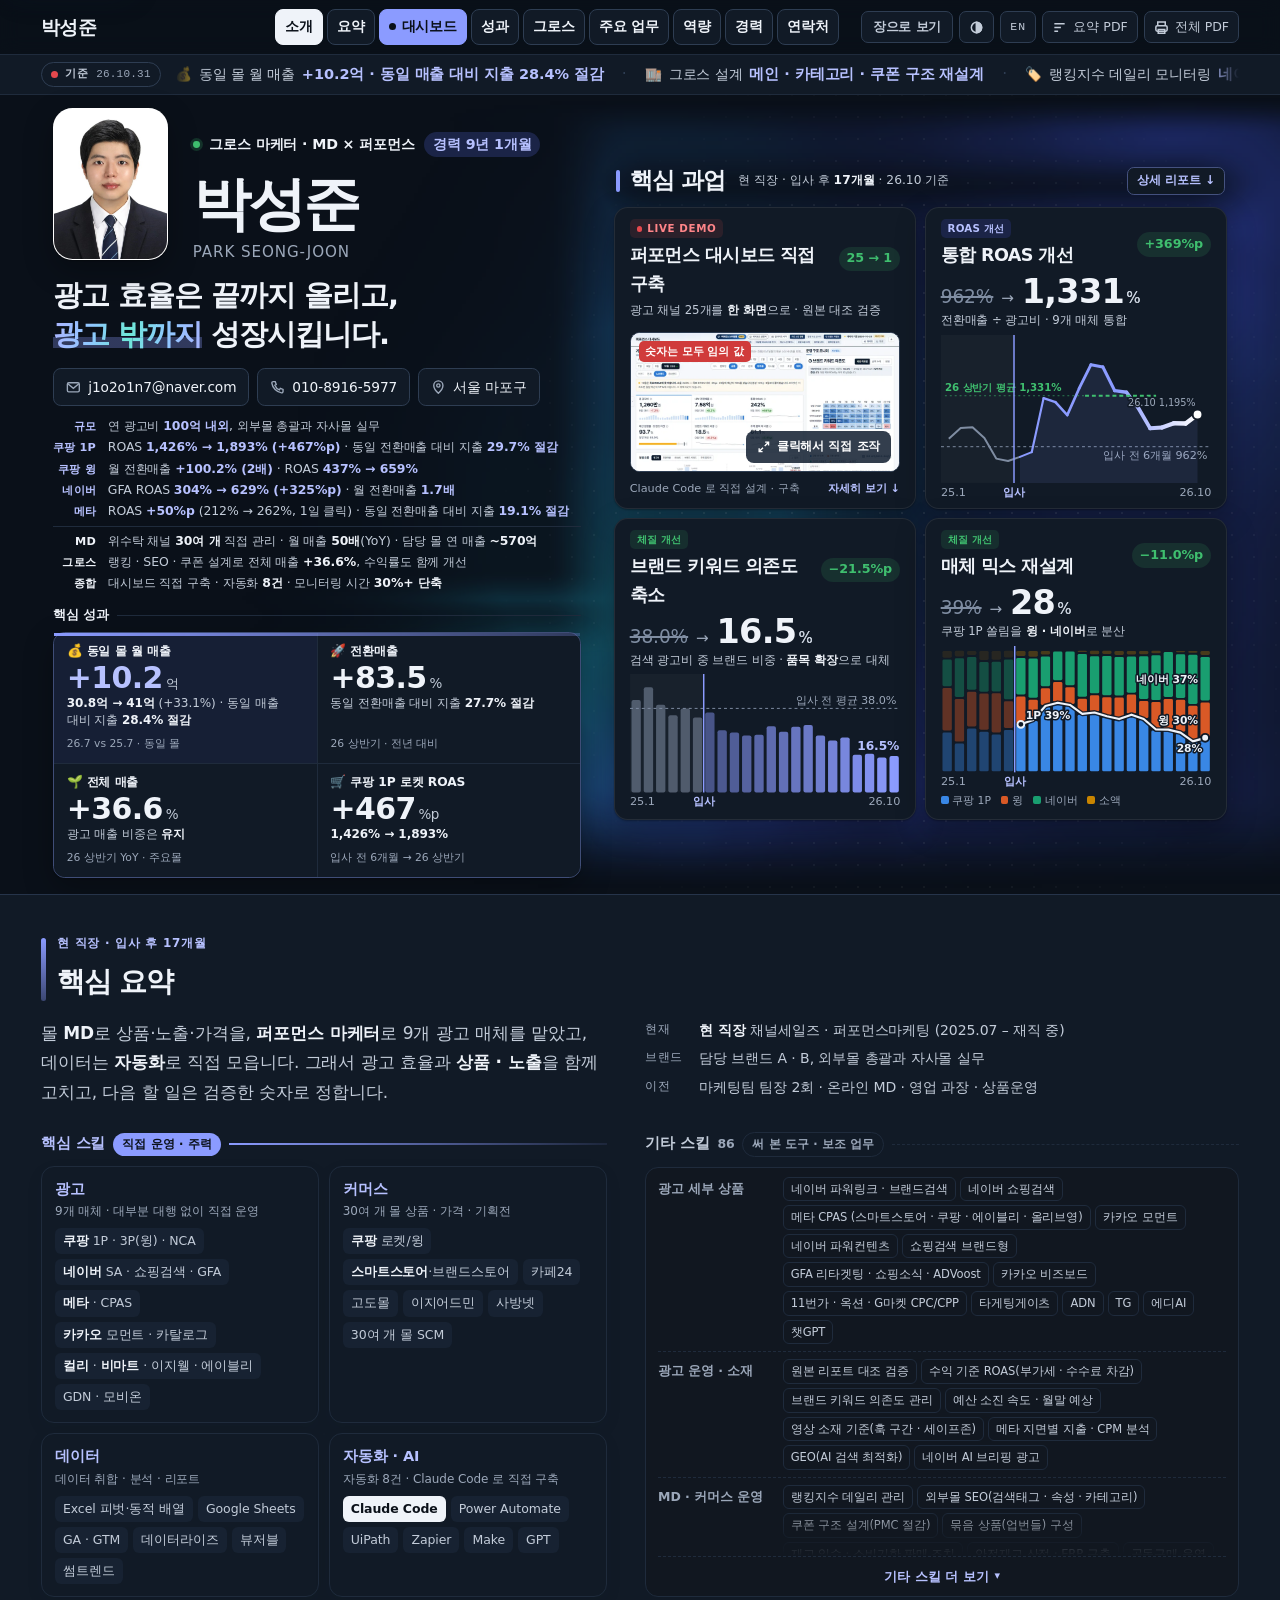
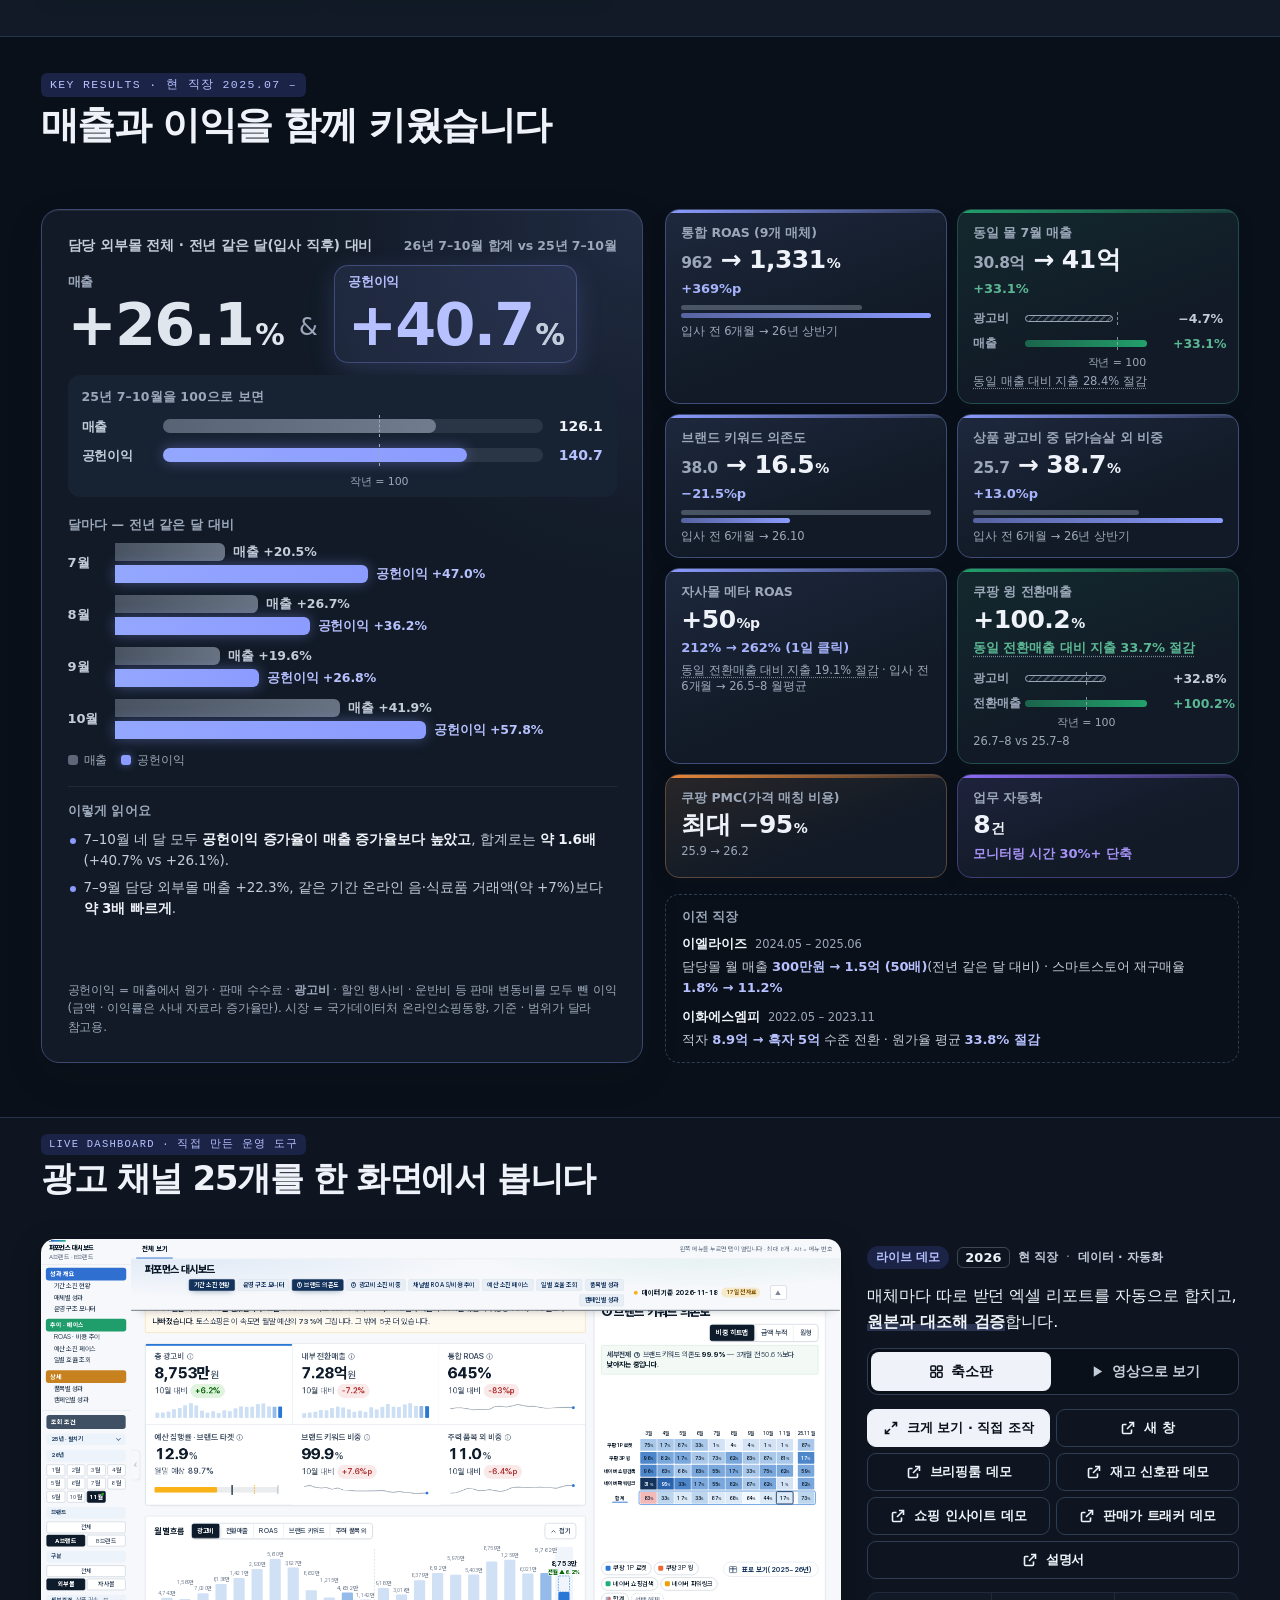
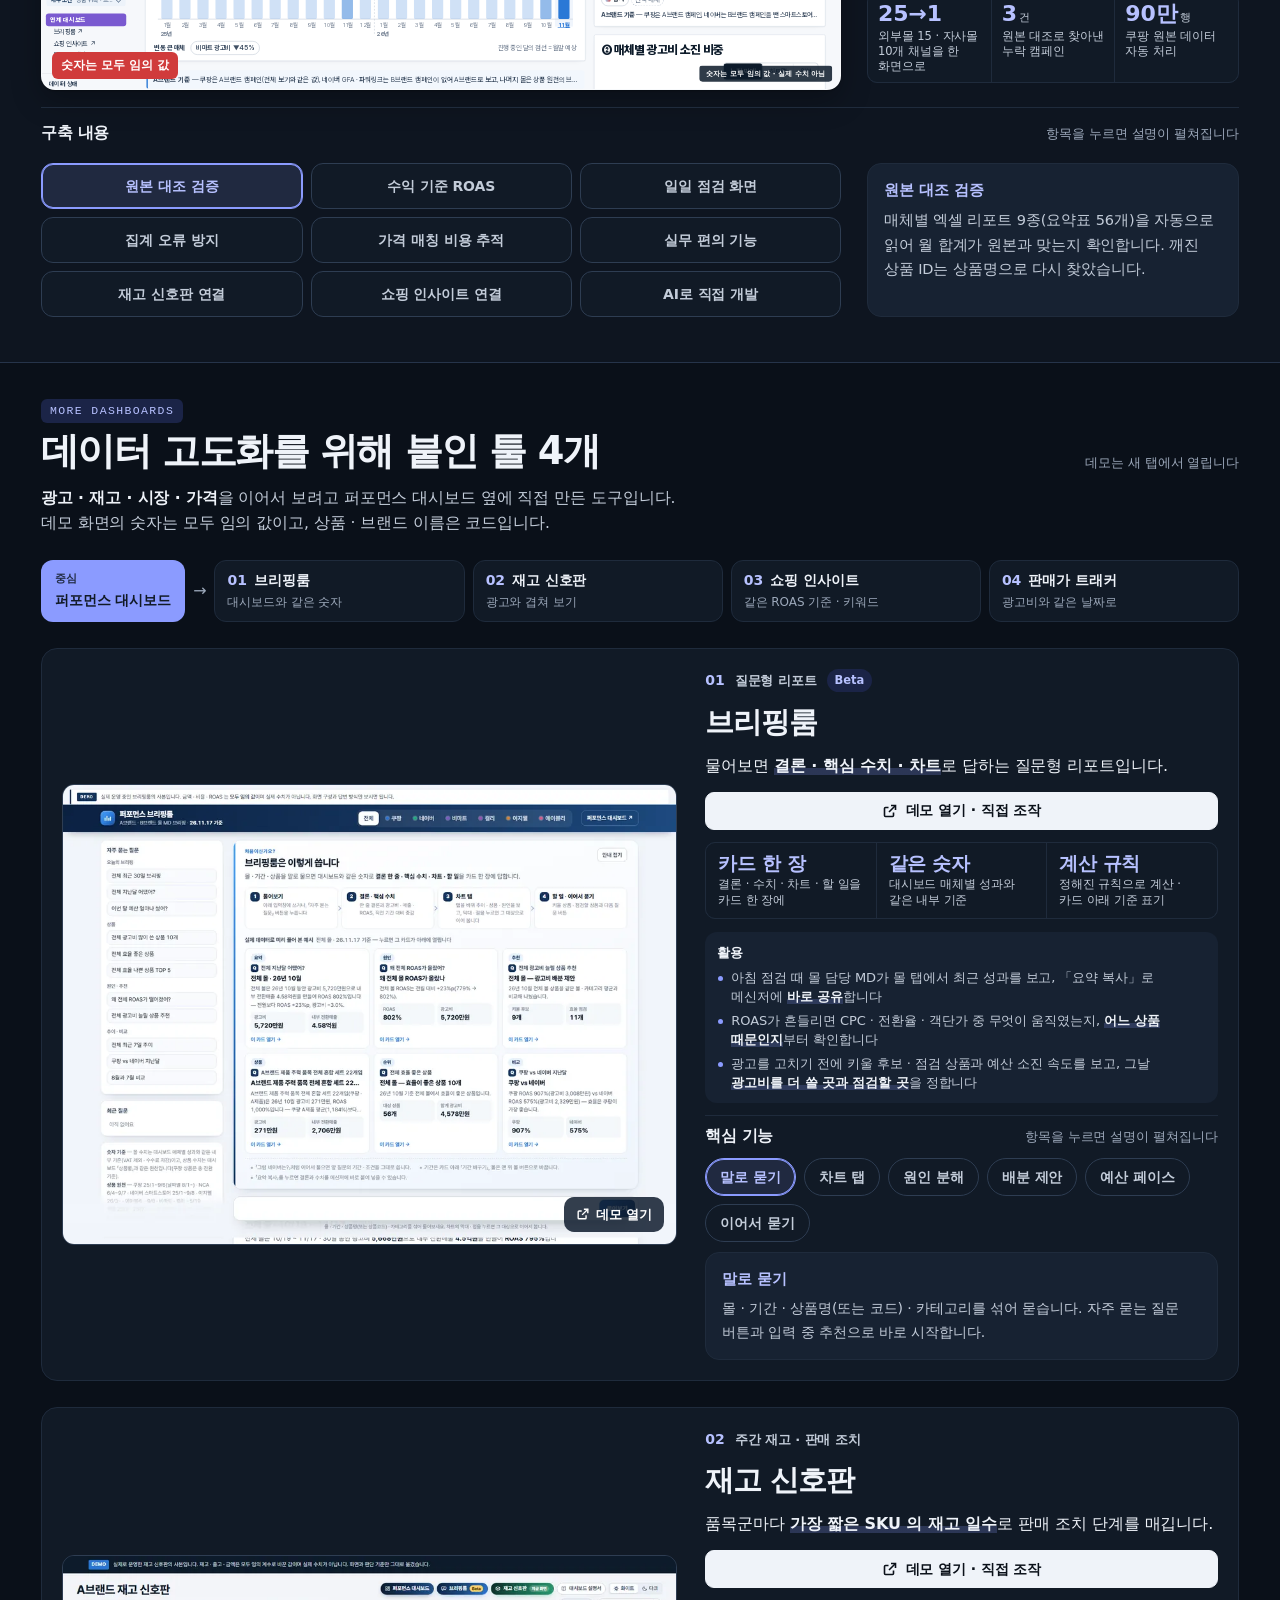
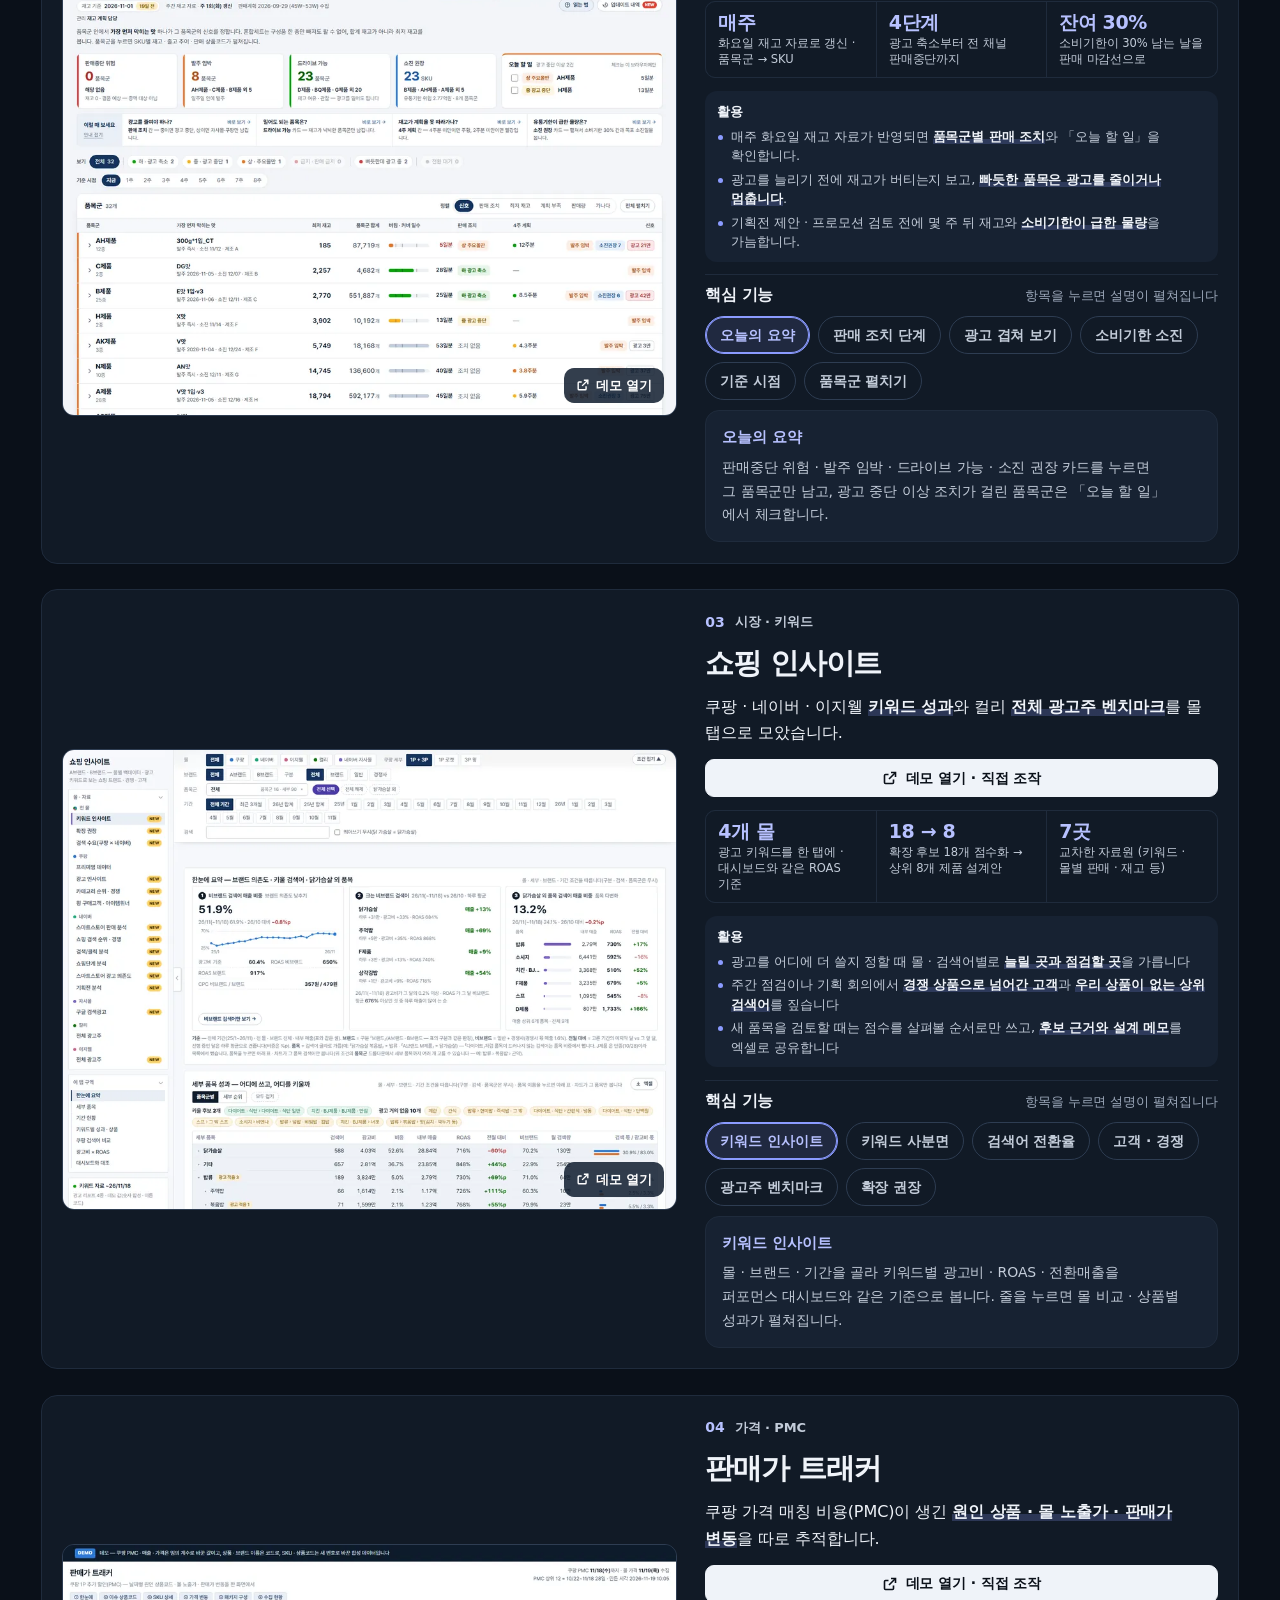
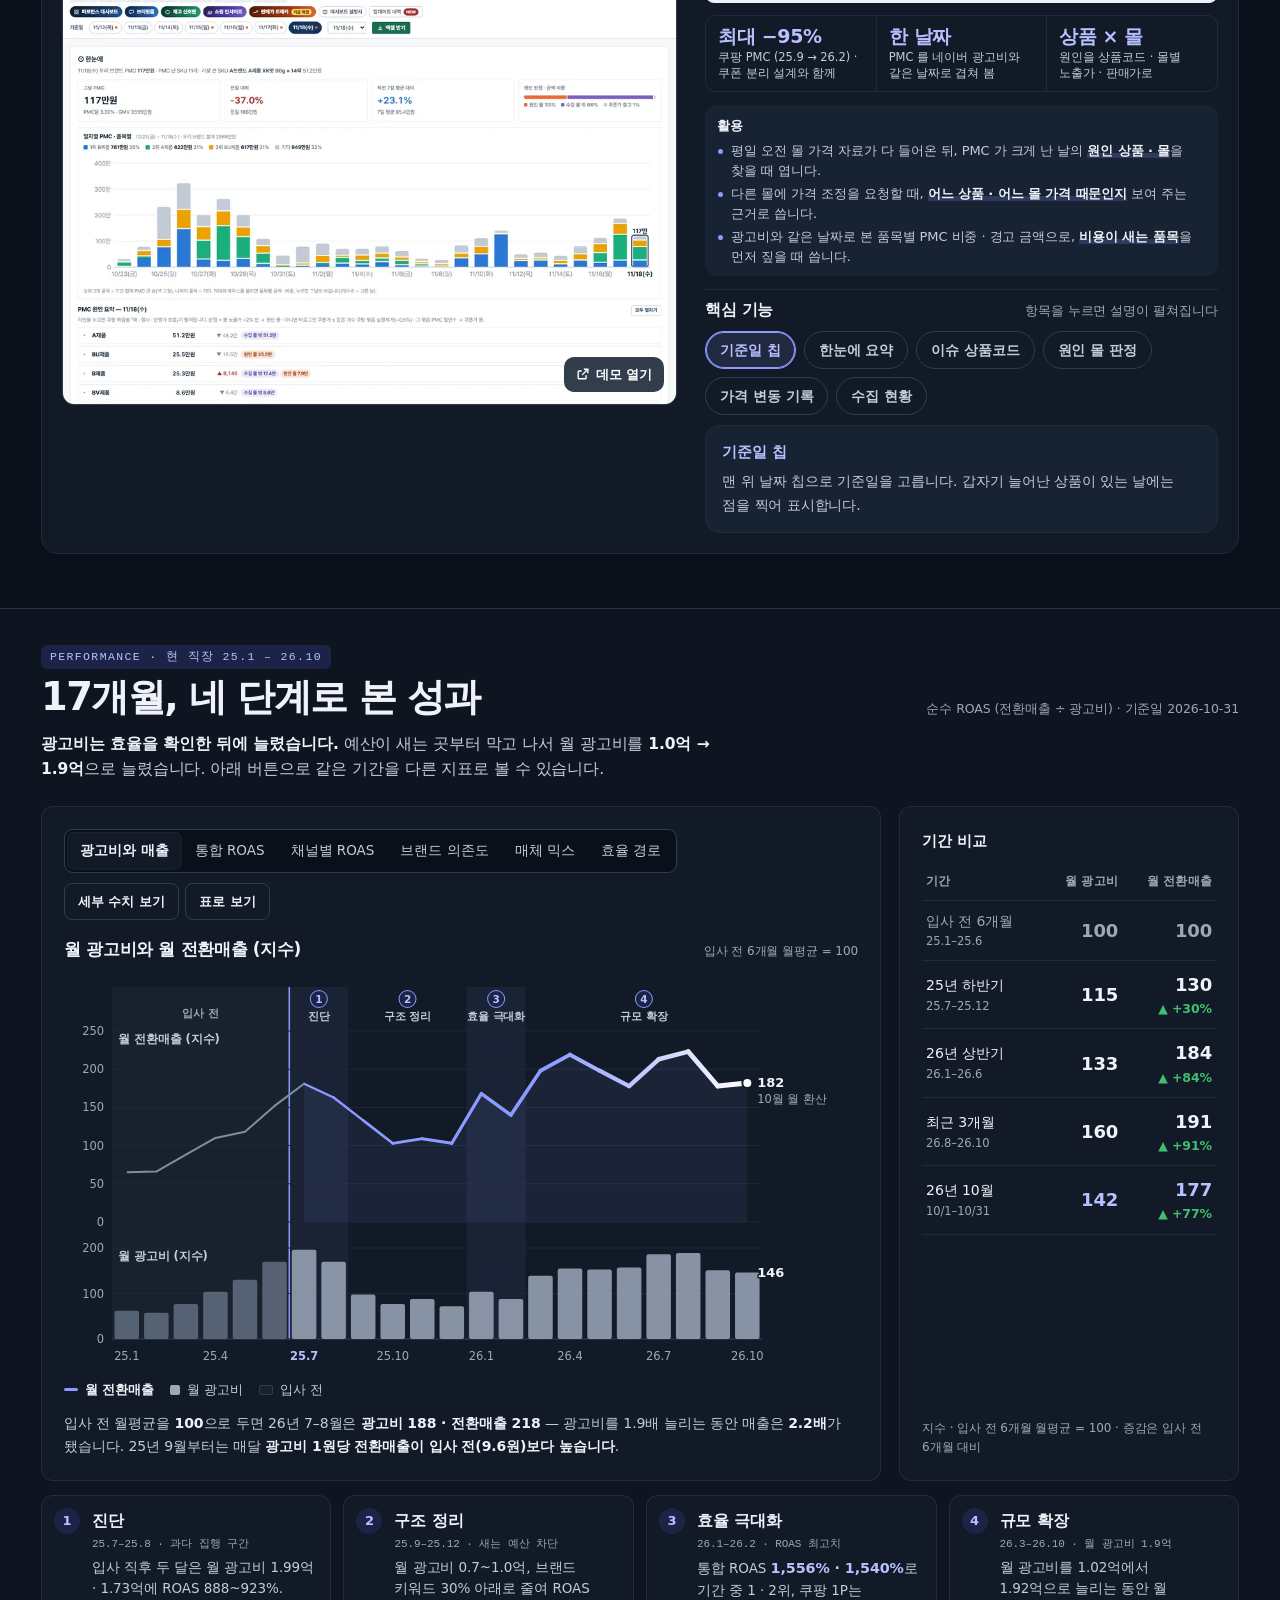
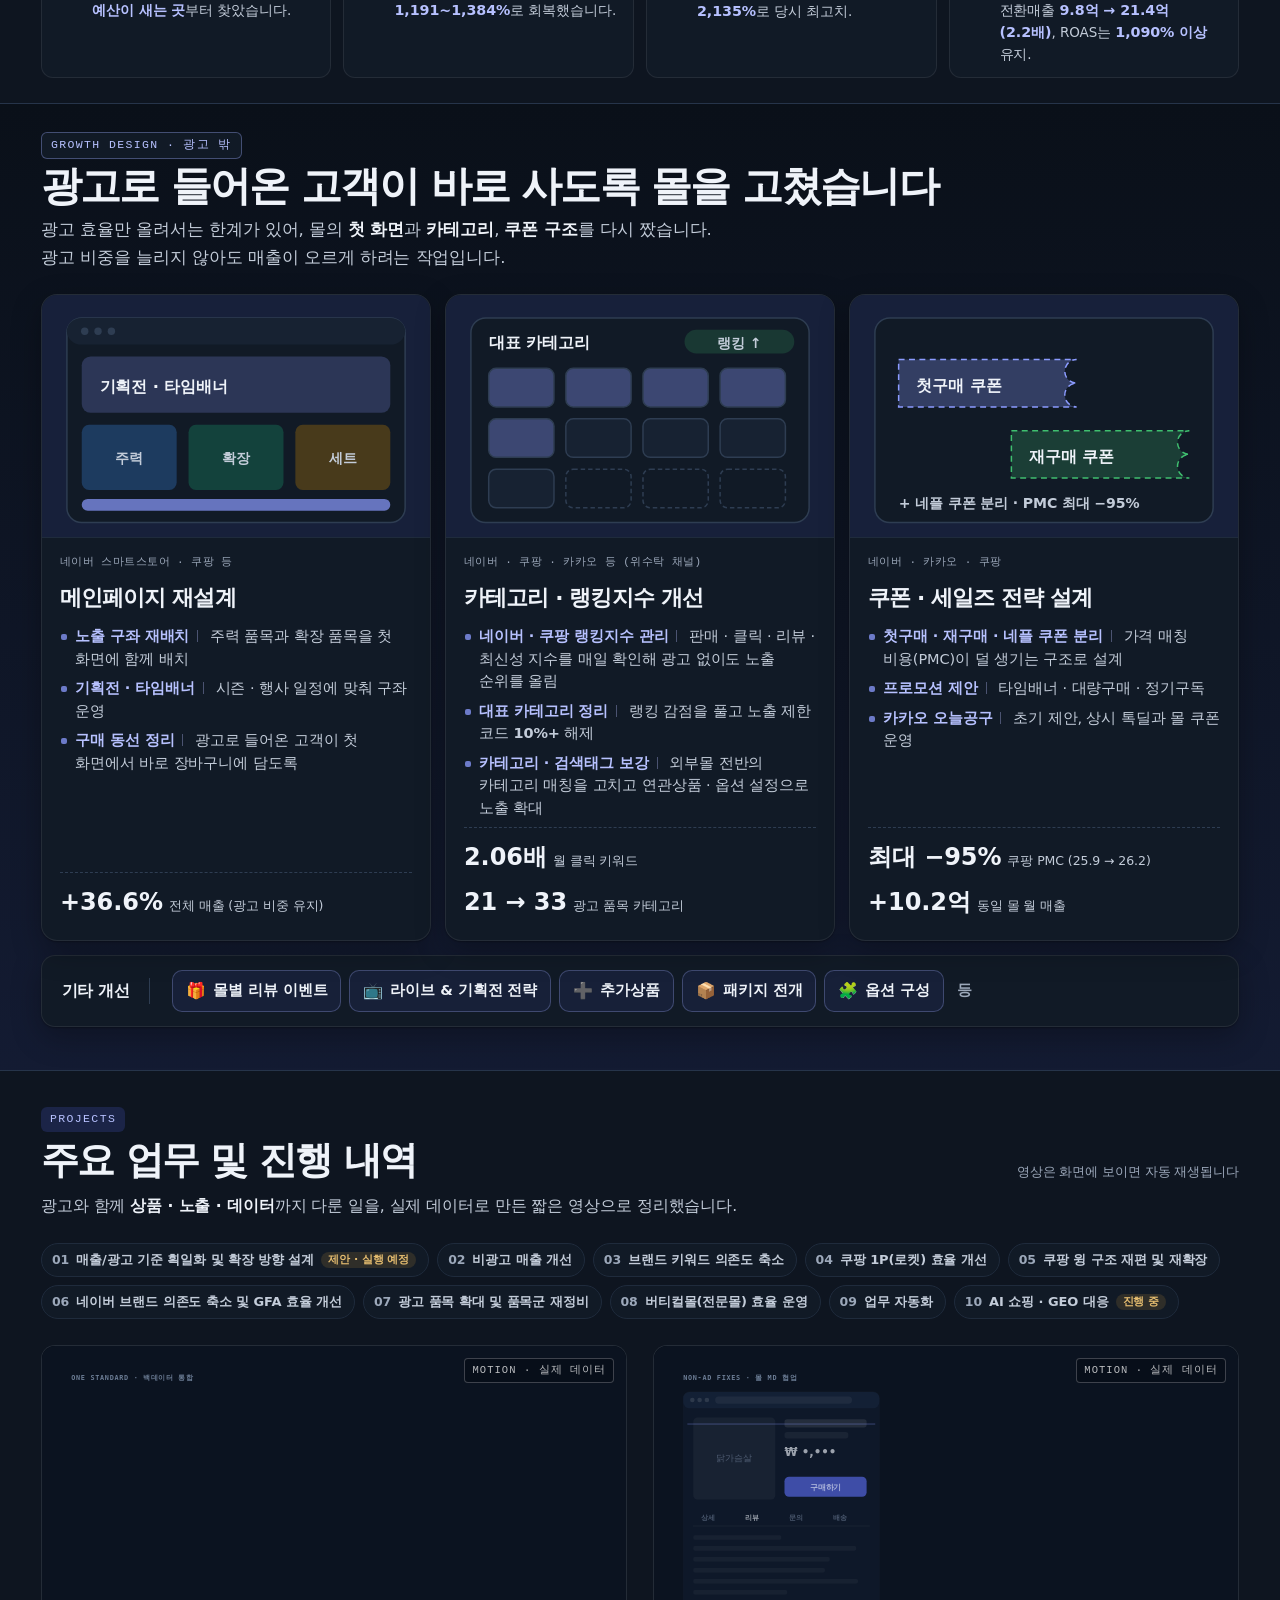
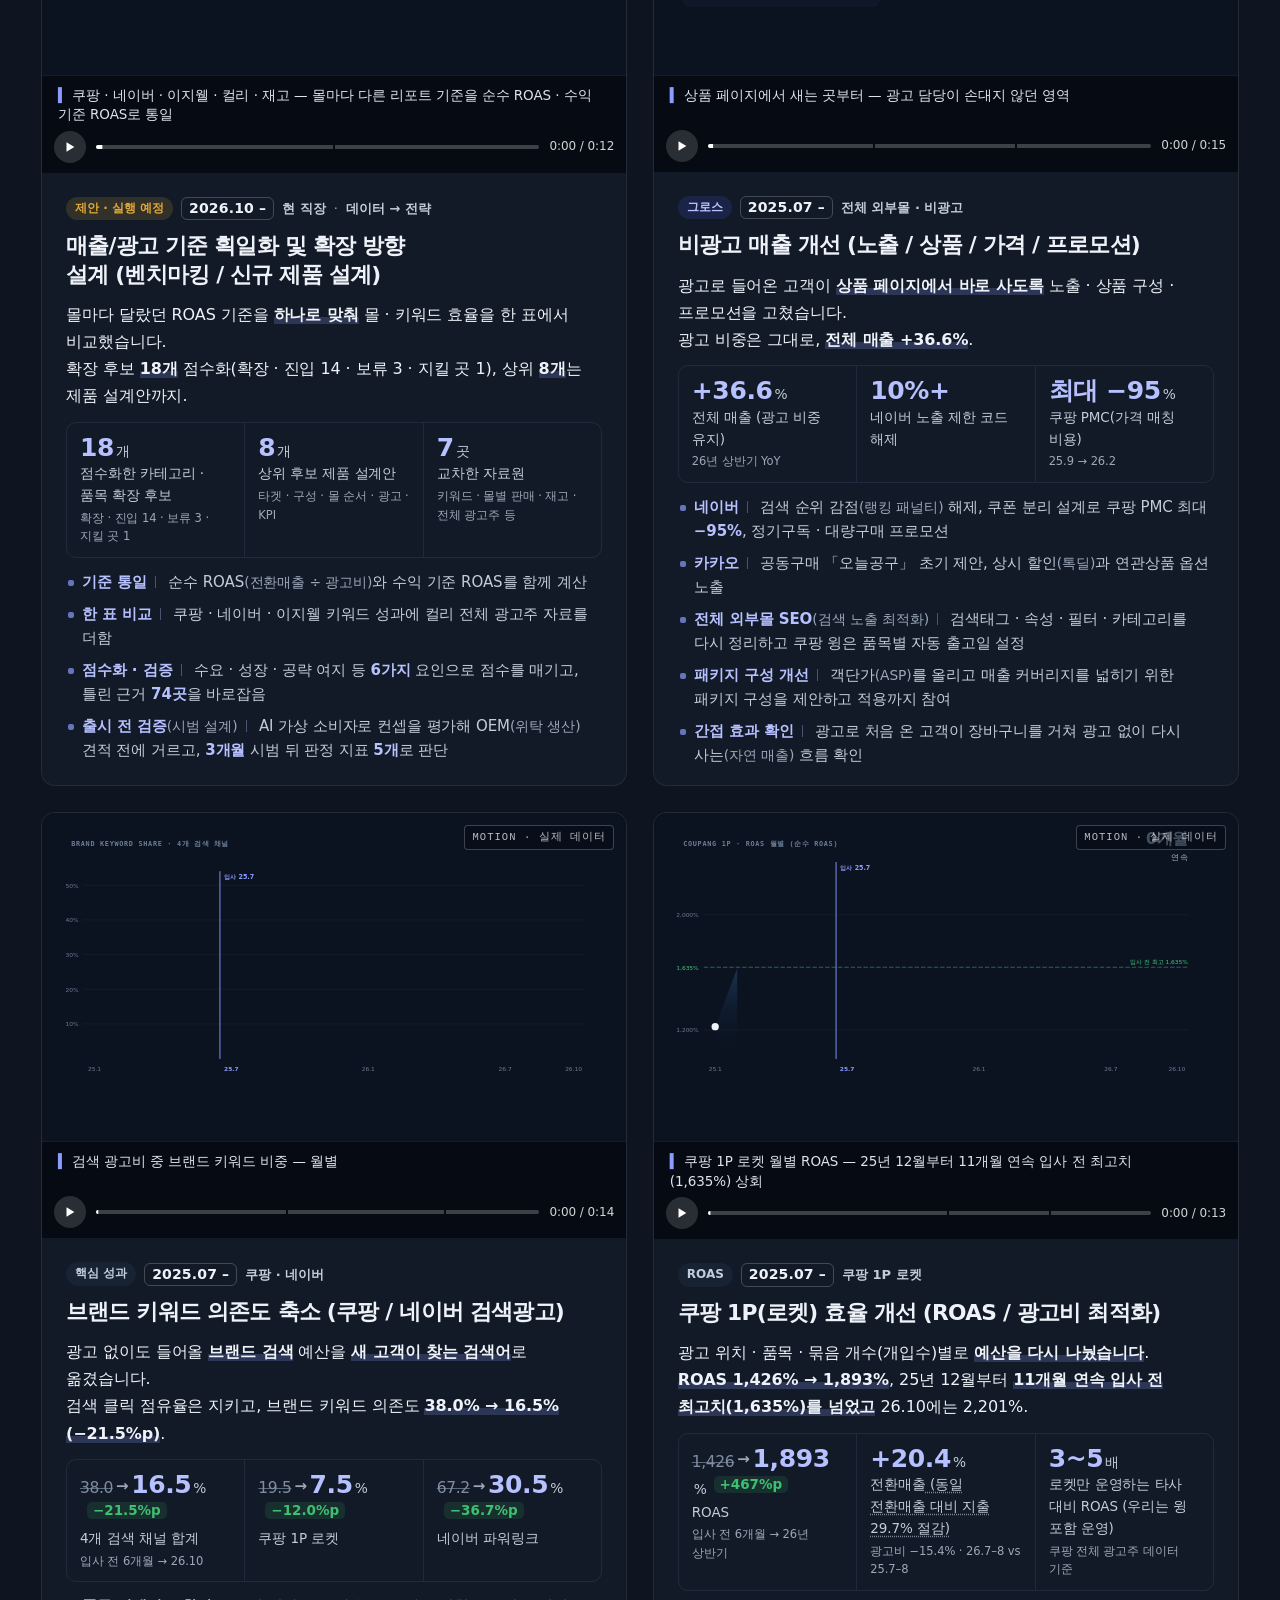
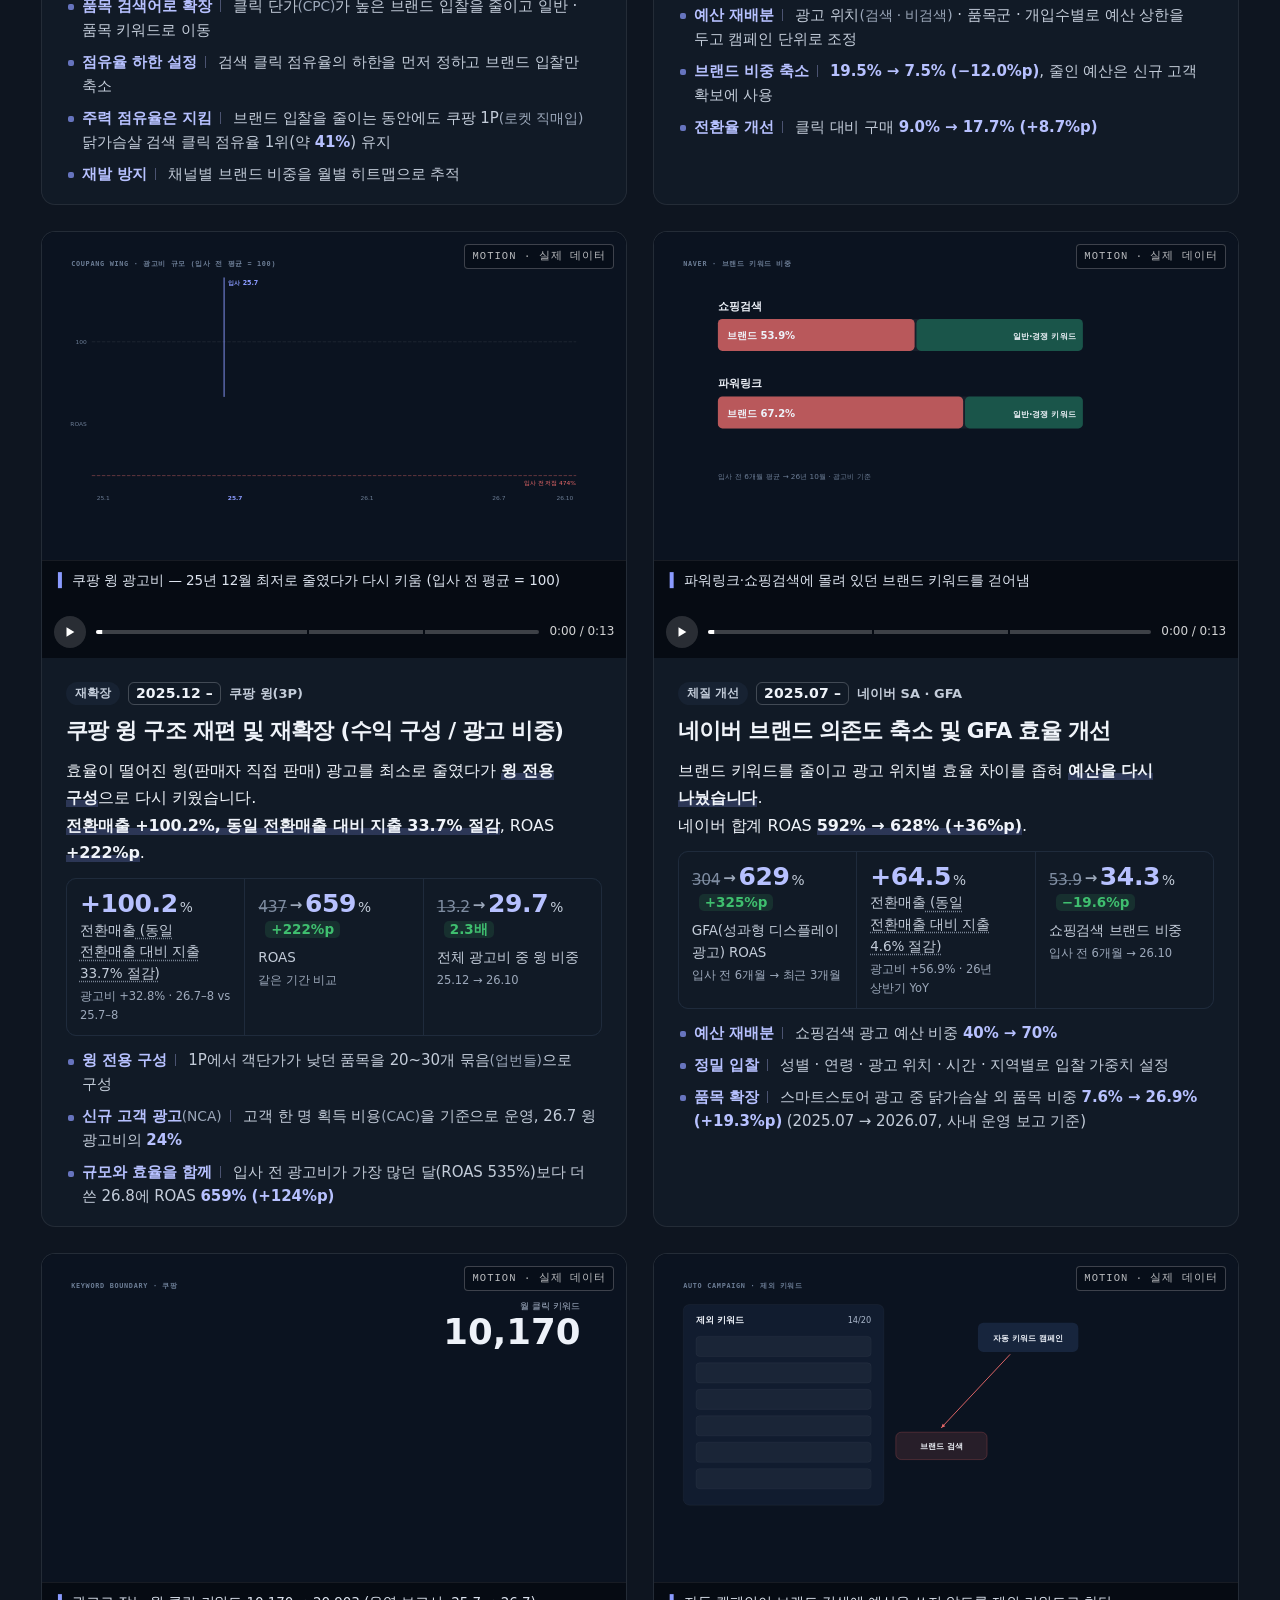
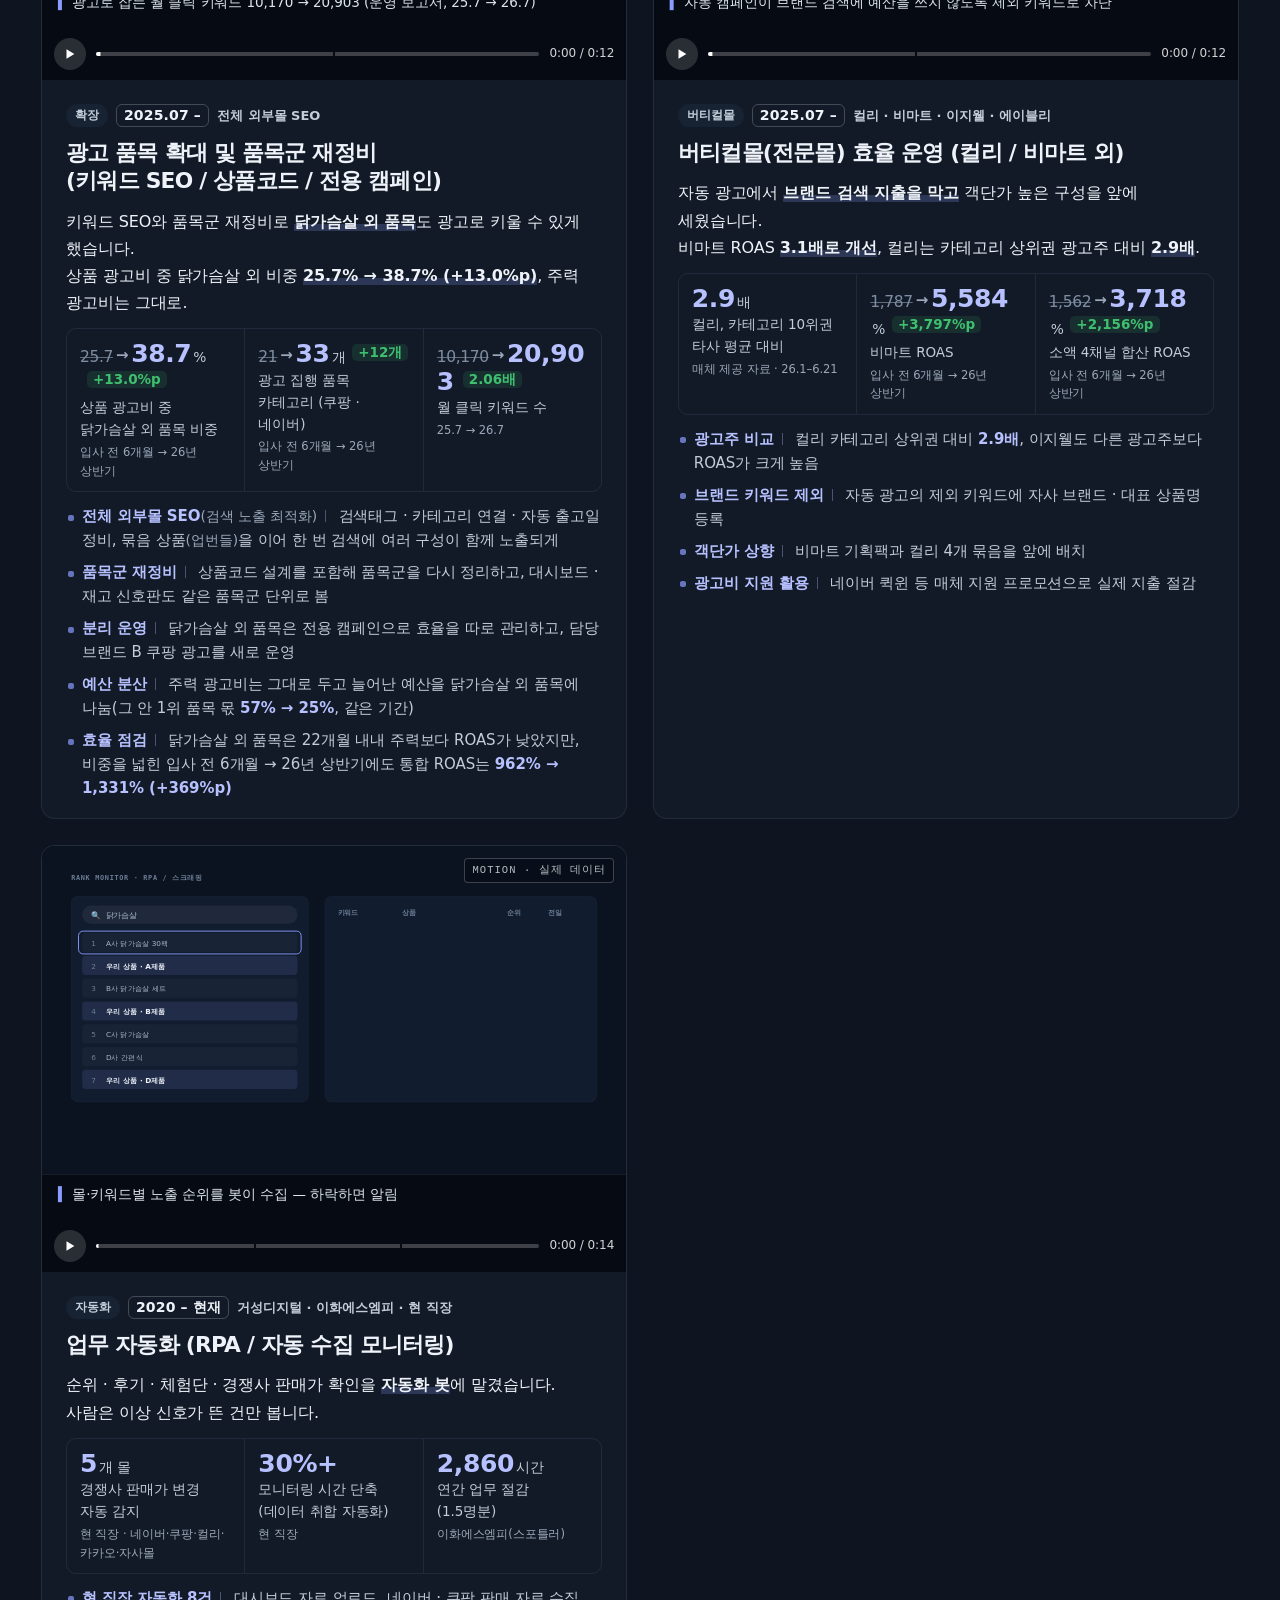
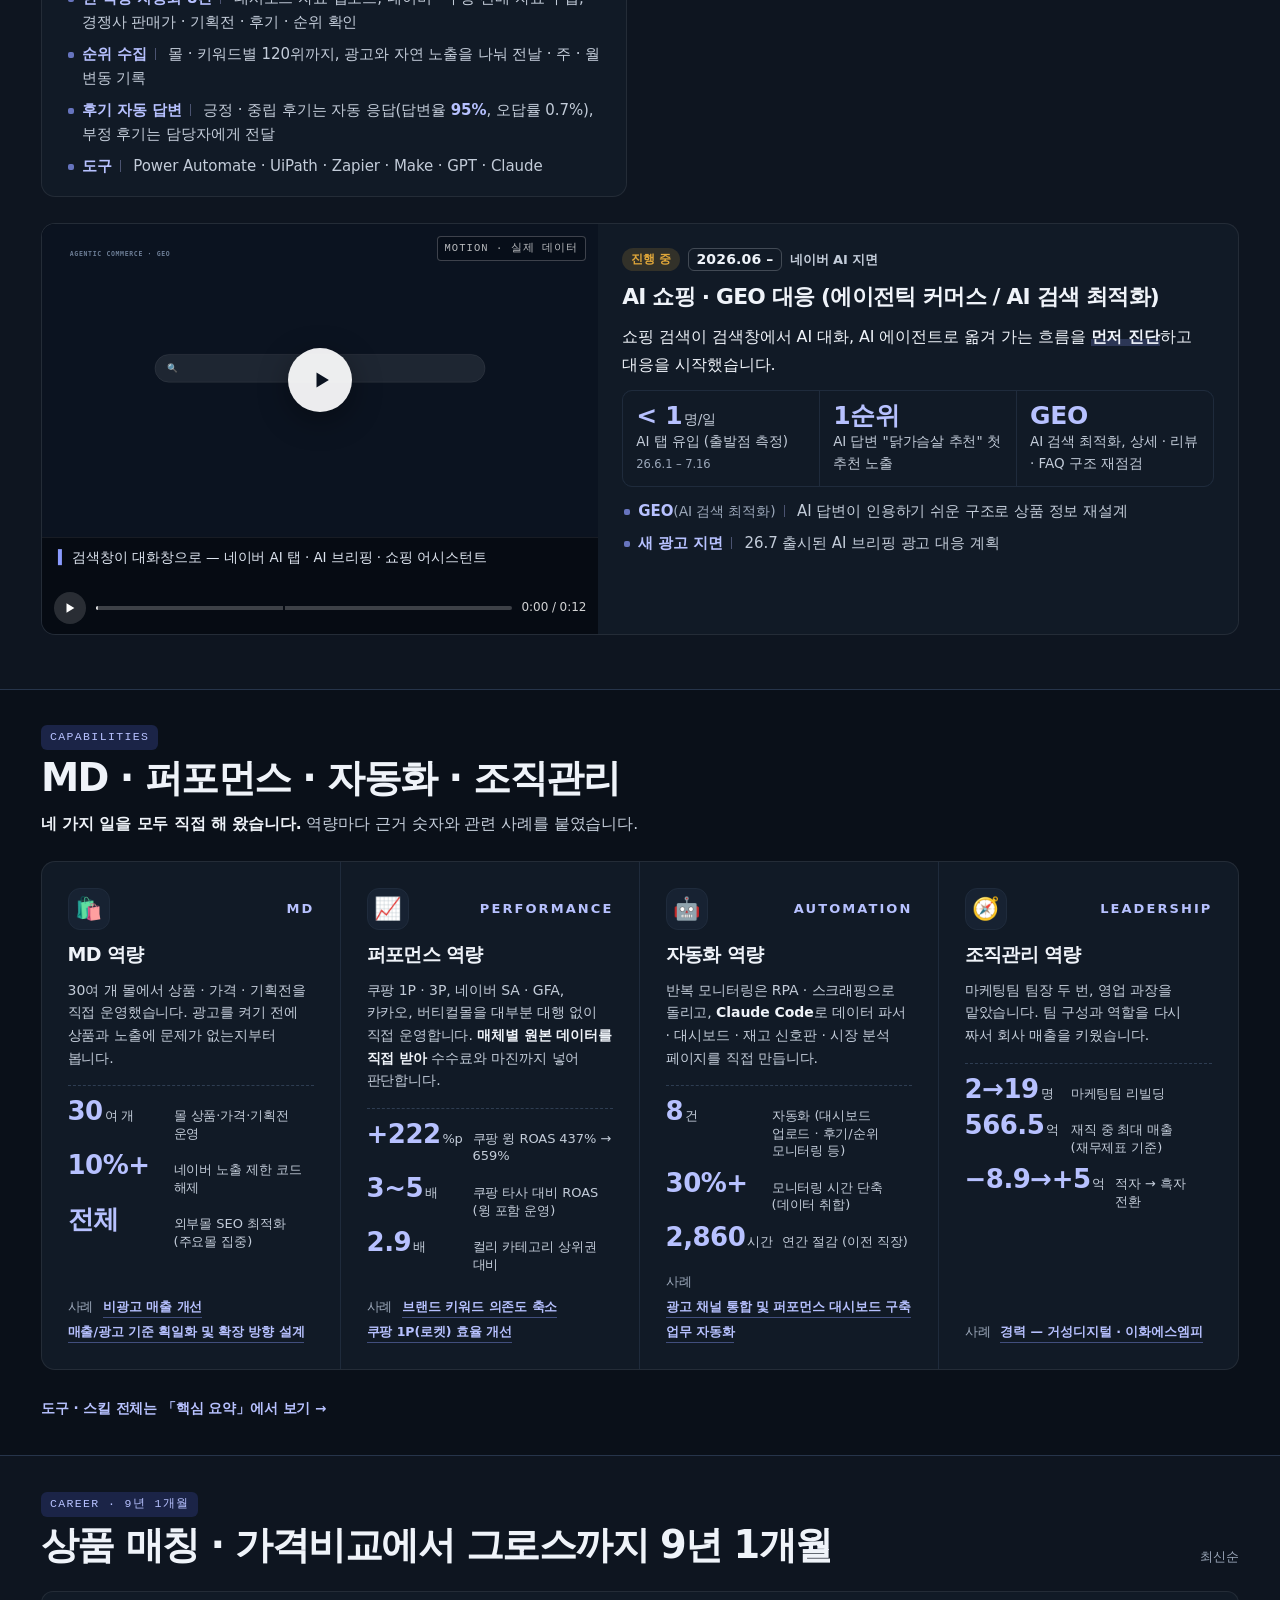
==== commit f3df9d98: "다크 기본 · 테마 창(바탕 밝기 4단계) · 다크 글자 밝게 본인 「다크 모드를 기본 화면으로 하고 밝기를 직접 조정」 · 「다크 모드시 텍스트 좀만 밝게」 → 「셋 다 적용」 " ====
--- a/index.html
+++ b/index.html
@@ -34,7 +34,16 @@
 <link rel="stylesheet" href="assets/paged.css">
 <script>
   /* 테마: 저장된 선택이 있으면 먼저 찍어 깜빡임을 막는다 */
-  try { var t = localStorage.getItem('psj-theme'); if (t === 'light' || t === 'dark') document.documentElement.setAttribute('data-theme', t); } catch (e) {}
+  /* (2026-11-28 본인 「다크 모드를 기본 화면으로 · 밝기 직접 조정」) 저장된 선택이 없으면 다크로 시작. psj-theme = dark · light · system(자동),
+     psj-dim = 0 · 2 · 3(다크 바탕 밝기 — 1 기본은 저장 안 함, app.js wireChrome 테마 창). 브라우저 위 막대 색(theme-color)도 맞춘다 */
+  (function () { var h = document.documentElement, t = null, d = null;
+    try { t = localStorage.getItem('psj-theme'); d = localStorage.getItem('psj-dim'); } catch (e) {}
+    if (t !== 'light' && t !== 'system') t = 'dark';
+    if (t !== 'system') h.setAttribute('data-theme', t);
+    if (d === '0' || d === '2' || d === '3') h.setAttribute('data-dim', d); else d = '1';
+    var pc = ['#05080d', '#0a1019', '#131b27', '#1b2431'][+d], ms = document.querySelectorAll('meta[name="theme-color"]');
+    for (var i = 0; i < ms.length; i++) { var dk = /dark/.test(ms[i].media); ms[i].content = t === 'light' ? '#f3f5f9' : (t === 'dark' || dk) ? pc : ms[i].content; }
+  })();
   /* (2026-11-23 본인 「헤드헌터들이 포트폴리오 페이지를 못 쓰는 거 같으니 전화번호 · 이메일 노출이 안 되는 포트폴리오」) 공유판 — 주소에 ?share 가 있으면
      html.share-view: 메일 · 전화를 그리지 않는다(app.js SHARE · en.html · resume-pdf.html 같은 표시). 이 탭에서는 이어 간다(sessionStorage psj-share), ?share=0 이면 끈다. CLAUDE.md 5-6 */
   (function () { var m = /[?&]share(?:=([^&#]*))?(?:&|#|$)/.exec(location.search), on = !!m && m[1] !== '0';
@@ -68,7 +77,7 @@
       </button>
       <button class="iconbtn" id="themeBtn" type="button" aria-label="화면 테마 바꾸기">
         <svg viewBox="0 0 16 16" fill="none" stroke="currentColor" stroke-width="1.6"><circle cx="8" cy="8" r="5.5"/><path d="M8 2.5v11" /><path d="M8 2.5a5.5 5.5 0 0 1 0 11z" fill="currentColor"/></svg>
-        <span id="themeLabel">자동</span>
+        <span id="themeLabel">다크</span>
       </button>
       <a class="iconbtn" id="enBtn" href="en.html" hreflang="en" title="English one-page summary">EN</a>
       <button class="iconbtn" id="shortBtn" type="button" title="핵심만 담은 요약본을 PDF로 저장 · 인쇄 (첫 화면 핵심 과업 · 핵심 요약 · 역량 · 경력 · 연락처, 약 7장)">
--- a/assets/style.css
+++ b/assets/style.css
@@ -55,16 +55,16 @@
     --paper:      #0a1019;
     --surface:    #111a26;
     --sunk:       #172232;
-    --ink:        #e9eef6;
-    --ink-2:      #aab6c7;
+    --ink:        #eff3f9;   /* (2026-11-28 본인 「다크 글자 좀만 밝게」) #e9eef6 → */
+    --ink-2:      #c3ccd9;   /* #aab6c7 → (본문 · 대비 7.8 → 9.9) */
     --ink-3:      #707f94;
     --rule:       #1f2b3c;
     --rule-2:     #2e3d52;
     --ring:       rgba(255,255,255,0.08);
     --accent:     #8b9bff;
-    --accent-ink: #a9b5ff;
+    --accent-ink: #b7c1ff;   /* (2026-11-28) #a9b5ff → */
     --accent-soft:#1b2447;
-    --before:     #5d6b80;
+    --before:     #7f8da2;   /* (2026-11-28) 줄 그은 옛 숫자 #5d6b80(3.0:1) → 4.8:1 */
     --c-1p:   #3987e5;
     --c-3p:   #d95926;
     --c-nv:   #199e70;
@@ -85,16 +85,16 @@
   --paper:      #0a1019;
   --surface:    #111a26;
   --sunk:       #172232;
-  --ink:        #e9eef6;
-  --ink-2:      #aab6c7;
+  --ink:        #eff3f9;   /* (2026-11-28) #e9eef6 → */
+  --ink-2:      #c3ccd9;   /* #aab6c7 → */
   --ink-3:      #707f94;
   --rule:       #1f2b3c;
   --rule-2:     #2e3d52;
   --ring:       rgba(255,255,255,0.08);
   --accent:     #8b9bff;
-  --accent-ink: #a9b5ff;
+  --accent-ink: #b7c1ff;   /* (2026-11-28) #a9b5ff → */
   --accent-soft:#1b2447;
-  --before:     #5d6b80;
+  --before:     #7f8da2;   /* (2026-11-28) #5d6b80 → */
   --c-1p:   #3987e5;
   --c-3p:   #d95926;
   --c-nv:   #199e70;
@@ -2000,8 +2000,8 @@
    더 연하게 되돌리지 않는다(CLAUDE.md 5-1 색 대비).
    ========================================================================= */
 :root { --ink-3: #5d6b80; }
-@media (prefers-color-scheme: dark) { :root:not([data-theme="light"]) { --ink-3: #8593a8; } }
-:root[data-theme="dark"] { --ink-3: #8593a8; }
+@media (prefers-color-scheme: dark) { :root:not([data-theme="light"]) { --ink-3: #9ca8ba; } }   /* (2026-11-28) #8593a8 → 밝게(바탕 밝기 「더 밝게」에서도 4.5:1 넘게) */
+:root[data-theme="dark"] { --ink-3: #9ca8ba; }
 :root[data-theme="light"] { --ink-3: #5d6b80; }
 /* 인쇄도 같은 값 — 인쇄 블록의 #6b7a90 은 흰 종이 4.36 · 회색 칸(#eef1f6) 3.85 라 AA 미만이었다.
    인쇄 블록과 같은 :not(#p) 특이도로 뒤에서 덮는다 → 흰 종이 5.41 · 회색 칸 4.78 */
@@ -2727,6 +2727,7 @@
   --fx-a1: #c7d1ff; --fx-a2: #c4e3ff; --fx-a3: #bfeee3; --fx-a-max: .9; --fx-a-text: .25;
   --fx-g1: #1c34b0; --fx-g2: #1a5fc7; --fx-g3: #0e7490;
   --fx-dot: rgba(12, 26, 43, .16); --fx-dot-hi: rgba(39, 67, 212, .55);
+  --fx-spot-glow: color-mix(in srgb, var(--fx-a1) 20%, transparent);
   --fx-beam-hi: #8cc4ff;
 }
 @media (prefers-color-scheme: dark) {
@@ -2734,6 +2735,7 @@
     --fx-a1: #3a4fd8; --fx-a2: #2f7fe0; --fx-a3: #0e8f80; --fx-a-max: .72; --fx-a-text: .1;
     --fx-g1: #a9b5ff; --fx-g2: #8fc8ff; --fx-g3: #6ee7d8;
     --fx-dot: rgba(255, 255, 255, .11); --fx-dot-hi: rgba(169, 181, 255, .6);
+    --fx-spot-glow: color-mix(in srgb, var(--fx-a1) 14%, transparent);
     --fx-beam-hi: #ffffff;
   }
 }
@@ -2741,6 +2743,7 @@
   --fx-a1: #3a4fd8; --fx-a2: #2f7fe0; --fx-a3: #0e8f80; --fx-a-max: .72; --fx-a-text: .1;
   --fx-g1: #a9b5ff; --fx-g2: #8fc8ff; --fx-g3: #6ee7d8;
   --fx-dot: rgba(255, 255, 255, .11); --fx-dot-hi: rgba(169, 181, 255, .6);
+  --fx-spot-glow: color-mix(in srgb, var(--fx-a1) 14%, transparent);
   --fx-beam-hi: #ffffff;
 }
 @media screen {
@@ -2769,6 +2772,26 @@
     opacity: 0; transition: opacity .45s;
   }
   .fx-stage.fx-lit .fx-grid::after { opacity: 1; }
+  /* 화면 전체 마우스 빛(spot — fx.js spot, 2026-11-28 본인 「마우스 오버 효과가 첫 화면 외에도 화면 전체적으로」) — 첫 화면 점 격자 · 빛을 페이지 전체로.
+     늘 바탕 위 · 내용 아래: ① 페이지 층(body 첫 자식 fixed · z-index −1 — body 가 isolation 으로 쌓임 맥락) ② 바탕색이 있는 절 안 층(.fx-spot-stage —
+     절 = position relative · isolation, 층 = absolute inset 0 · 넘침 자름 · z-index −1, 스크롤판만). 위치는 fx.js 가 translate 로만(바깥 원 = 마우스 자리,
+     안쪽 점 무늬 = 화면 22px 격자에 고정 — ①② 가 경계에서 이어짐). 마스크 · 빛은 층과 함께 움직여 다시 그리지 않는다. 켜고 끄기는 html.fx-spot-lit(첫 화면 · iframe · 창 밖에서 꺼짐).
+     빛 세기 --fx-spot-glow(라이트 --fx-a1 20% · 다크 14%) — 보조 글자 대비가 가운데서도 4.5:1 넘게(라이트 바탕 약 4.7 · 흰 칸 약 5.0 · 다크 약 5.3) */
+  html.fx-on.fx-spot-on body { isolation: isolate; }
+  html.fx-on.fx-spot-on:not(.tabmode) .fx-spot-host { position: relative; isolation: isolate; }
+  .fx-spot-stage { position: absolute; inset: 0; z-index: -1; overflow: hidden; pointer-events: none; contain: strict; }
+  html.tabmode .fx-spot-stage { display: none; }
+  .fx-spot {
+    position: absolute; left: 0; top: 0; width: 440px; height: 440px; pointer-events: none; contain: strict;
+    opacity: 0; transition: opacity .45s; will-change: translate, opacity;
+    background: radial-gradient(200px circle at 50% 50%, var(--fx-spot-glow), transparent 75%);
+    -webkit-mask-image: radial-gradient(210px circle at 50% 50%, #000, transparent 72%);
+            mask-image: radial-gradient(210px circle at 50% 50%, #000, transparent 72%);
+  }
+  body > .fx-spot { position: fixed; z-index: -1; }
+  .fx-spot > i { position: absolute; inset: -22px; will-change: translate;
+    background-image: radial-gradient(circle, var(--fx-dot-hi) 0 1.1px, transparent 1.6px); background-size: 22px 22px; }
+  html.fx-spot-lit .fx-spot { opacity: 1; }
   @keyframes fxIn { from { opacity: 0; } to { opacity: 1; } }
 
   /* 테두리를 따라 도는 빛(beam) — LIVE DEMO 칸 · 주요 성과 머리 카드 · 프로필 사진 */
@@ -2778,11 +2801,11 @@
     background: conic-gradient(from var(--fx-ang), transparent 0deg 228deg, color-mix(in srgb, var(--accent) 55%, transparent) 290deg, var(--fx-beam-hi) 332deg, transparent 360deg);
     -webkit-mask: linear-gradient(#000 0 0) content-box, linear-gradient(#000 0 0); -webkit-mask-composite: xor;
             mask: linear-gradient(#000 0 0) content-box exclude, linear-gradient(#000 0 0);
-    opacity: 0; animation: fxBeam 4.8s cubic-bezier(.45, .05, .25, 1) 1 both;
+    opacity: 0; animation: fxBeam 2.6s cubic-bezier(.45, .05, .25, 1) 1 both;   /* 한 바퀴 — 2026-11-26 전엔 두 바퀴 4.8초(첫 화면이 그만큼 늦게 자리 잡았다) */
   }
   html.fx-on .hero .portrait.fx-beam::after { padding: 2px; }
   /* 마우스를 올리면 다시 — app.js wireReplay(끝난 애니메이션만 처음으로 되감음). 예전엔 :hover 에서 이름을 바꿨는데, 마우스를 떼면 원래 이름으로 돌아가며 한 번 더 돌았다 */
-  @keyframes fxBeam { 0% { --fx-ang: 0deg; opacity: 0; } 10% { opacity: 1; } 82% { opacity: 1; } 100% { --fx-ang: 720deg; opacity: 0; } }
+  @keyframes fxBeam { 0% { --fx-ang: 0deg; opacity: 0; } 12% { opacity: 1; } 78% { opacity: 1; } 100% { --fx-ang: 360deg; opacity: 0; } }
 
   /* 흐르는 그라데이션 글자 — 첫 화면 문장 강조(「광고 밖까지」). 형광펜 밑줄(em 바탕)은 그대로, 글자만 안쪽 span */
   html.fx-on .thesis .fx-grad {
@@ -2790,7 +2813,7 @@
     background-size: 200% 100%; background-repeat: repeat-x;
     -webkit-background-clip: text; background-clip: text; color: transparent; -webkit-text-fill-color: transparent;
     -webkit-box-decoration-break: clone; box-decoration-break: clone;
-    animation: fxFlow 4.5s cubic-bezier(.45, .05, .25, 1) 1 both;
+    animation: fxFlow 2.8s cubic-bezier(.45, .05, .25, 1) 1 both;   /* 2026-11-26 전엔 4.5초 */
   }
   @keyframes fxFlow { from { background-position: 0% 0; } to { background-position: 100% 0; } }   /* 문장에 마우스를 올리면 다시 — wireReplay */
 
@@ -2798,20 +2821,6 @@
   html.fx-on .fx-persp { perspective: 1100px; }
   html.fx-on .fx-tilting { will-change: rotate; }
 
-  /* 따라오는 고리(cursor) — 마우스일 때만 fx.js 가 만든다. 위치는 transform, 크기는 scale 속성 */
-  .fx-cursor {
-    position: fixed; left: 0; top: 0; width: 34px; height: 34px; margin: -17px 0 0 -17px; border-radius: 50%;
-    border: 1.5px solid color-mix(in srgb, var(--accent) 75%, transparent); background: transparent;
-    pointer-events: none; z-index: 130; opacity: 0;
-    transition: opacity .25s, scale .32s cubic-bezier(.2,.8,.2,1), background-color .25s, border-color .25s;
-  }
-  .fx-cursor.on { opacity: .9; }
-  .fx-cursor.is-hot { scale: 1.55; background: color-mix(in srgb, var(--accent) 12%, transparent); border-color: color-mix(in srgb, var(--accent) 35%, transparent); }
-  .fx-cursor.is-chart { scale: .42; background: var(--accent); border-color: transparent; }
-  .fx-cursor.is-quiet, .fx-cursor.on.is-quiet { opacity: 0; }
-  .fx-cursor.down { scale: .78; }
-  .fx-cursor.is-hot.down { scale: 1.25; }
-
   /* 스크롤 진행 막대 — 강조색 그라데이션 + 빛 */
   html.fx-on .mast::after { background: linear-gradient(90deg, var(--accent), var(--fx-g2), var(--fx-g3)); box-shadow: 0 0 12px color-mix(in srgb, var(--accent) 55%, transparent); }
 
@@ -2821,10 +2830,9 @@
   /* 움직임 예산 — 화면 밖(.anim-idle) · 다른 탭(.anim-hold)이면 멈춘다 */
   .anim-hold .fx-beam::after, .anim-hold .fx-grad, .fx-idle.fx-beam::after, .fx-grad.fx-idle { animation-play-state: paused !important; }
 }
-@media (hover: none), (pointer: coarse) { .fx-cursor { display: none; } }
-@media (prefers-reduced-motion: reduce) { .fx-stage { animation: none; } .fx-cursor { display: none; } }
+@media (prefers-reduced-motion: reduce) { .fx-stage { animation: none; } }
 @media print {
-  .fx-stage, .fx-cursor { display: none !important; }
+  .fx-stage, .fx-spot, .fx-spot-stage { display: none !important; }
   .fx-beam::after { content: none !important; }
   .thesis .fx-grad { background: none !important; color: inherit !important; -webkit-text-fill-color: currentColor !important; animation: none !important; }
   .fx-persp { perspective: none !important; }
@@ -2880,3 +2888,52 @@
 .skip:focus:not(:focus-visible) { transform: translateY(calc(-100% - 24px)); outline: none; }
 main:focus { outline: none; }
 @media print { .skip { display: none !important; } }
+
+/* ===== (2026-11-28) 맞춤 화살표 — 본인 「커서 파란 점 너무 별로 — 다른 괜찮은 커서」 → 미리보기 넷 중 「맞춤 화살표로」 =====
+   마우스 커서 = 화살표 모양 그대로, 사이트 글자색(라이트 먹색 #0c1a2b + 흰 테두리 · 다크 #e9eef6 + 바탕색 테두리)으로 그린 커서 그림 하나.
+   브라우저가 직접 그리므로 늦게 따라오거나 메인 스레드가 바쁠 때(데모 3MB 읽기 · 장으로 보기 전환) 멈추는 일이 없고 스크립트도 없다(fx.js cursor 는 html.fx-cur 만 붙임).
+   (2026-11-26 본인 「손 모양으로 바뀌는 게 너무 별로」) 링크 · 단추 · 카드 · 차트 · 장 넘김 끌기(grab)도 이 화살표 — 누를 수 있는 곳은 각자 hover 모양이 알려 준다. 글 입력 칸만 I자.
+   1x · 2x 그림(image-set — 125~200% 배율 화면에서 흐리지 않게, 지원 안 하면 앞 줄 1x), 끝점(5, 3)이 클릭 자리. 효과 끔(?fx=0) · 손가락 기기는 브라우저 기본.
+   데모 창(iframe) 안 · 스크롤 막대는 브라우저 기본 화살표. 예전(11-23 ~ 11-28) 따라오는 고리 · 점 표시는 걷어냈다(scale 이 위치까지 곱해 튐 · 커서와 둘이 겹침 · 바쁠 때 멈춤) */
+@media (hover: hover) and (pointer: fine) {
+  html.fx-on.fx-cur, html.fx-on.fx-cur body, html.fx-on.fx-cur body * { cursor: url("data:image/svg+xml,%3Csvg xmlns='http://www.w3.org/2000/svg' width='24' height='24' viewBox='0 0 24 24'%3E%3Cpath d='M5 3.2L5 18.6L9.1 14.9L11.9 21.1L14.6 19.9L11.9 13.8L17.4 13.6Z' fill='%230c1a2b' stroke='%23ffffff' stroke-width='1.5' stroke-linejoin='round'/%3E%3C/svg%3E") 5 3, default !important; cursor: image-set(url("data:image/svg+xml,%3Csvg xmlns='http://www.w3.org/2000/svg' width='24' height='24' viewBox='0 0 24 24'%3E%3Cpath d='M5 3.2L5 18.6L9.1 14.9L11.9 21.1L14.6 19.9L11.9 13.8L17.4 13.6Z' fill='%230c1a2b' stroke='%23ffffff' stroke-width='1.5' stroke-linejoin='round'/%3E%3C/svg%3E") 1x, url("data:image/svg+xml,%3Csvg xmlns='http://www.w3.org/2000/svg' width='48' height='48' viewBox='0 0 24 24'%3E%3Cpath d='M5 3.2L5 18.6L9.1 14.9L11.9 21.1L14.6 19.9L11.9 13.8L17.4 13.6Z' fill='%230c1a2b' stroke='%23ffffff' stroke-width='1.5' stroke-linejoin='round'/%3E%3C/svg%3E") 2x) 5 3, default !important; }
+  html.fx-on.fx-cur[data-theme="dark"], html.fx-on.fx-cur[data-theme="dark"] body, html.fx-on.fx-cur[data-theme="dark"] body * { cursor: url("data:image/svg+xml,%3Csvg xmlns='http://www.w3.org/2000/svg' width='24' height='24' viewBox='0 0 24 24'%3E%3Cpath d='M5 3.2L5 18.6L9.1 14.9L11.9 21.1L14.6 19.9L11.9 13.8L17.4 13.6Z' fill='%23e9eef6' stroke='%230a1019' stroke-width='1.5' stroke-linejoin='round'/%3E%3C/svg%3E") 5 3, default !important; cursor: image-set(url("data:image/svg+xml,%3Csvg xmlns='http://www.w3.org/2000/svg' width='24' height='24' viewBox='0 0 24 24'%3E%3Cpath d='M5 3.2L5 18.6L9.1 14.9L11.9 21.1L14.6 19.9L11.9 13.8L17.4 13.6Z' fill='%23e9eef6' stroke='%230a1019' stroke-width='1.5' stroke-linejoin='round'/%3E%3C/svg%3E") 1x, url("data:image/svg+xml,%3Csvg xmlns='http://www.w3.org/2000/svg' width='48' height='48' viewBox='0 0 24 24'%3E%3Cpath d='M5 3.2L5 18.6L9.1 14.9L11.9 21.1L14.6 19.9L11.9 13.8L17.4 13.6Z' fill='%23e9eef6' stroke='%230a1019' stroke-width='1.5' stroke-linejoin='round'/%3E%3C/svg%3E") 2x) 5 3, default !important; }
+  html.fx-on.fx-cur :is(input:not([type="button"], [type="submit"], [type="reset"], [type="checkbox"], [type="radio"], [type="range"], [type="color"], [type="file"]), textarea, [contenteditable="true"], [contenteditable="true"] *) { cursor: text !important; }
+}
+@media (hover: hover) and (pointer: fine) and (prefers-color-scheme: dark) {
+  html.fx-on.fx-cur:not([data-theme="light"]), html.fx-on.fx-cur:not([data-theme="light"]) body, html.fx-on.fx-cur:not([data-theme="light"]) body * { cursor: url("data:image/svg+xml,%3Csvg xmlns='http://www.w3.org/2000/svg' width='24' height='24' viewBox='0 0 24 24'%3E%3Cpath d='M5 3.2L5 18.6L9.1 14.9L11.9 21.1L14.6 19.9L11.9 13.8L17.4 13.6Z' fill='%23e9eef6' stroke='%230a1019' stroke-width='1.5' stroke-linejoin='round'/%3E%3C/svg%3E") 5 3, default !important; cursor: image-set(url("data:image/svg+xml,%3Csvg xmlns='http://www.w3.org/2000/svg' width='24' height='24' viewBox='0 0 24 24'%3E%3Cpath d='M5 3.2L5 18.6L9.1 14.9L11.9 21.1L14.6 19.9L11.9 13.8L17.4 13.6Z' fill='%23e9eef6' stroke='%230a1019' stroke-width='1.5' stroke-linejoin='round'/%3E%3C/svg%3E") 1x, url("data:image/svg+xml,%3Csvg xmlns='http://www.w3.org/2000/svg' width='48' height='48' viewBox='0 0 24 24'%3E%3Cpath d='M5 3.2L5 18.6L9.1 14.9L11.9 21.1L14.6 19.9L11.9 13.8L17.4 13.6Z' fill='%23e9eef6' stroke='%230a1019' stroke-width='1.5' stroke-linejoin='round'/%3E%3C/svg%3E") 2x) 5 3, default !important; }
+  html.fx-on.fx-cur:not([data-theme="light"]) :is(input:not([type="button"], [type="submit"], [type="reset"], [type="checkbox"], [type="radio"], [type="range"], [type="color"], [type="file"]), textarea, [contenteditable="true"], [contenteditable="true"] *) { cursor: text !important; }
+}
+
+/* ===== (2026-11-28) 다크 바탕 밝기 4단계 — 본인 「다크 모드를 기본 화면으로 하고 밝기를 직접 조정」 → 「셋 다 적용」 =====
+   html[data-dim] 0 어둡게 · (1 기본 = 속성 없음, 위 다크 토큰 그대로) · 2 밝게 · 3 더 밝게 — 바탕 · 칸 · 선 · 차트 격자만 바꾸고 글자색은 그대로.
+   고르는 곳: 테마 단추를 누르면 여는 창(app.js wireChrome · 아래 .theme-pop), 저장 localStorage psj-dim(머리 스크립트 index · en · resume-pdf 가 첫 그리기 전에 찍음).
+   라이트 · 인쇄에는 안 먹는다(다크 선택자 안에서만 · 인쇄는 인쇄용 색). 대비(가장 밝은 칸 기준, 같은 날 밝힌 글자색): 본문 7.4 · 보조 글자 5.0 · 줄 그은 옛 숫자 3.6(라이트 3.1 정책 위) 이상 */
+:root[data-theme="dark"][data-dim="0"] { --paper: #05080d; --surface: #0b121b; --sunk: #111a26; --rule: #182233; --rule-2: #26334a; --grid: #141d2b; --axis: #26334a; --accent-soft: #151c3a; --player-bg: #030609; }   /* 어둡게 */
+:root[data-theme="dark"][data-dim="2"] { --paper: #131b27; --surface: #1a2433; --sunk: #212c3d; --rule: #2a374a; --rule-2: #3a4a62; --grid: #253245; --axis: #3a4a62; --accent-soft: #222c55; --player-bg: #0d141e; }   /* 밝게 */
+:root[data-theme="dark"][data-dim="3"] { --paper: #1b2431; --surface: #232e3e; --sunk: #2b374a; --rule: #35435a; --rule-2: #465872; --grid: #2e3c51; --axis: #465872; --accent-soft: #293463; --player-bg: #141c28; }   /* 더 밝게 */
+@media (prefers-color-scheme: dark) {
+  :root:not([data-theme="light"])[data-dim="0"] { --paper: #05080d; --surface: #0b121b; --sunk: #111a26; --rule: #182233; --rule-2: #26334a; --grid: #141d2b; --axis: #26334a; --accent-soft: #151c3a; --player-bg: #030609; }
+  :root:not([data-theme="light"])[data-dim="2"] { --paper: #131b27; --surface: #1a2433; --sunk: #212c3d; --rule: #2a374a; --rule-2: #3a4a62; --grid: #253245; --axis: #3a4a62; --accent-soft: #222c55; --player-bg: #0d141e; }
+  :root:not([data-theme="light"])[data-dim="3"] { --paper: #1b2431; --surface: #232e3e; --sunk: #2b374a; --rule: #35435a; --rule-2: #465872; --grid: #2e3c51; --axis: #465872; --accent-soft: #293463; --player-bg: #141c28; }
+}
+
+/* 테마 · 바탕 밝기 창 — 테마 단추(#themeBtn)를 누르면 연다(상단 바 · 장 넘김 GNB 단추 수 그대로). 바깥 누름 · Esc · 창 크기 바뀜 · 장 넘김에서 닫힘. 인쇄에 없음 */
+.theme-pop { position: fixed; left: 0; top: 0; z-index: 60; width: 252px; max-width: calc(100vw - 16px); box-sizing: border-box; padding: 14px 14px 12px;
+  border-radius: 14px; background: var(--surface); border: 1px solid var(--rule-2); box-shadow: var(--shadow); color: var(--ink); font-size: 13px; line-height: 1.4; }
+.theme-pop[hidden] { display: none; }
+.tp-h { display: flex; justify-content: space-between; align-items: baseline; margin: 0 0 8px; font-size: 12px; font-weight: 700; color: var(--ink-2); }
+.tp-h small { font-size: 11.5px; font-weight: 500; color: var(--ink-3); }
+.tp-seg { display: grid; grid-template-columns: repeat(3, minmax(0, 1fr)); gap: 3px; margin: 0 0 14px; padding: 3px; border-radius: 10px; background: var(--sunk); }
+.tp-seg button { appearance: none; border: 0; margin: 0; padding: 7px 0; border-radius: 8px; background: transparent; color: var(--ink-2); font: inherit; font-weight: 600; }
+.tp-seg button:hover { color: var(--ink); }
+.tp-seg button[aria-pressed="true"] { background: var(--surface); color: var(--ink); box-shadow: 0 1px 3px rgba(0, 0, 0, .22); }
+.theme-pop :is(button, input):focus-visible { outline: 2px solid var(--accent); outline-offset: 2px; }
+.theme-pop input[type="range"] { display: block; width: 100%; margin: 2px 0 0; accent-color: var(--accent); }
+.theme-pop input[type="range"]:disabled { opacity: .45; }
+.tp-ticks { display: grid; grid-template-columns: repeat(4, minmax(0, 1fr)); margin-top: 4px; font-size: 11.5px; color: var(--ink-3); text-align: center; }
+.tp-ticks span:first-child { text-align: left; }
+.tp-ticks span:last-child { text-align: right; }
+.tp-ticks .on { color: var(--accent-ink); font-weight: 700; }
+.theme-pop.tp-light .tp-ticks .on { color: var(--ink-3); font-weight: 500; }
+@media print { .theme-pop { display: none !important; } }
